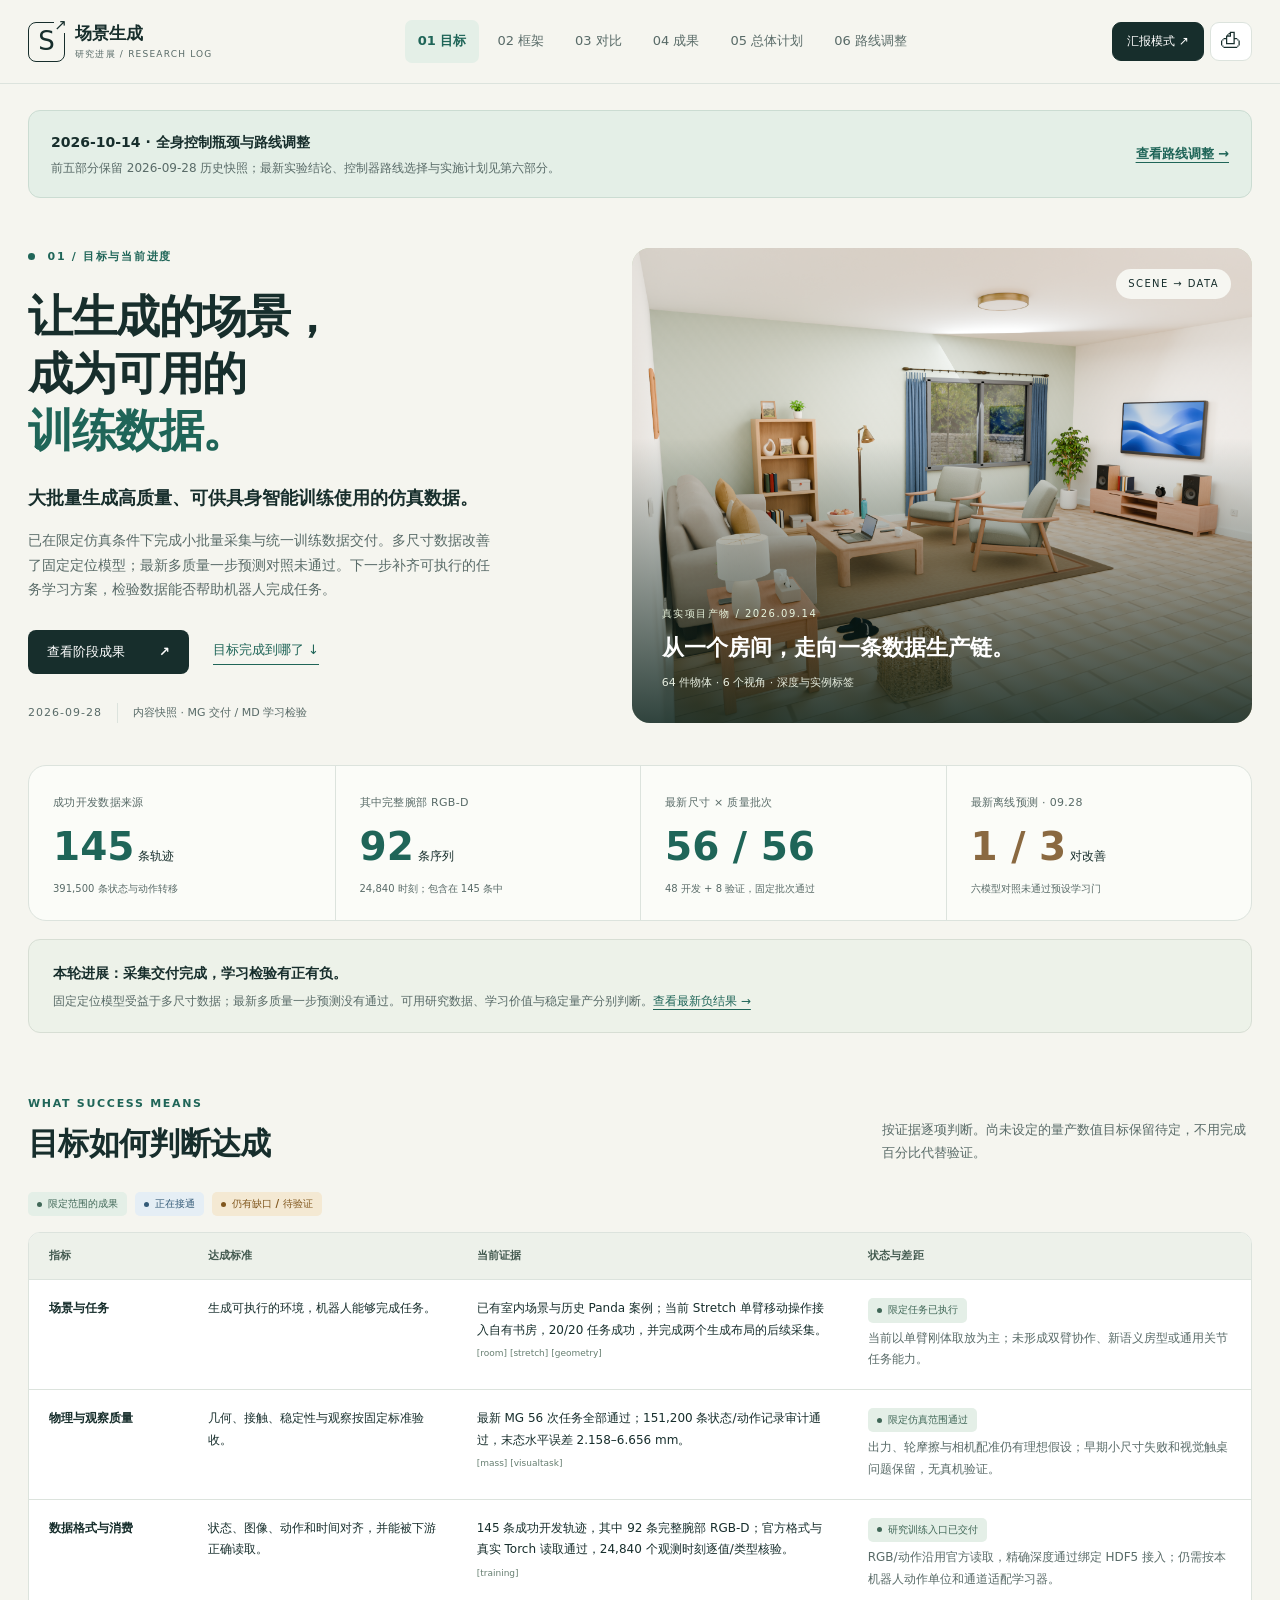
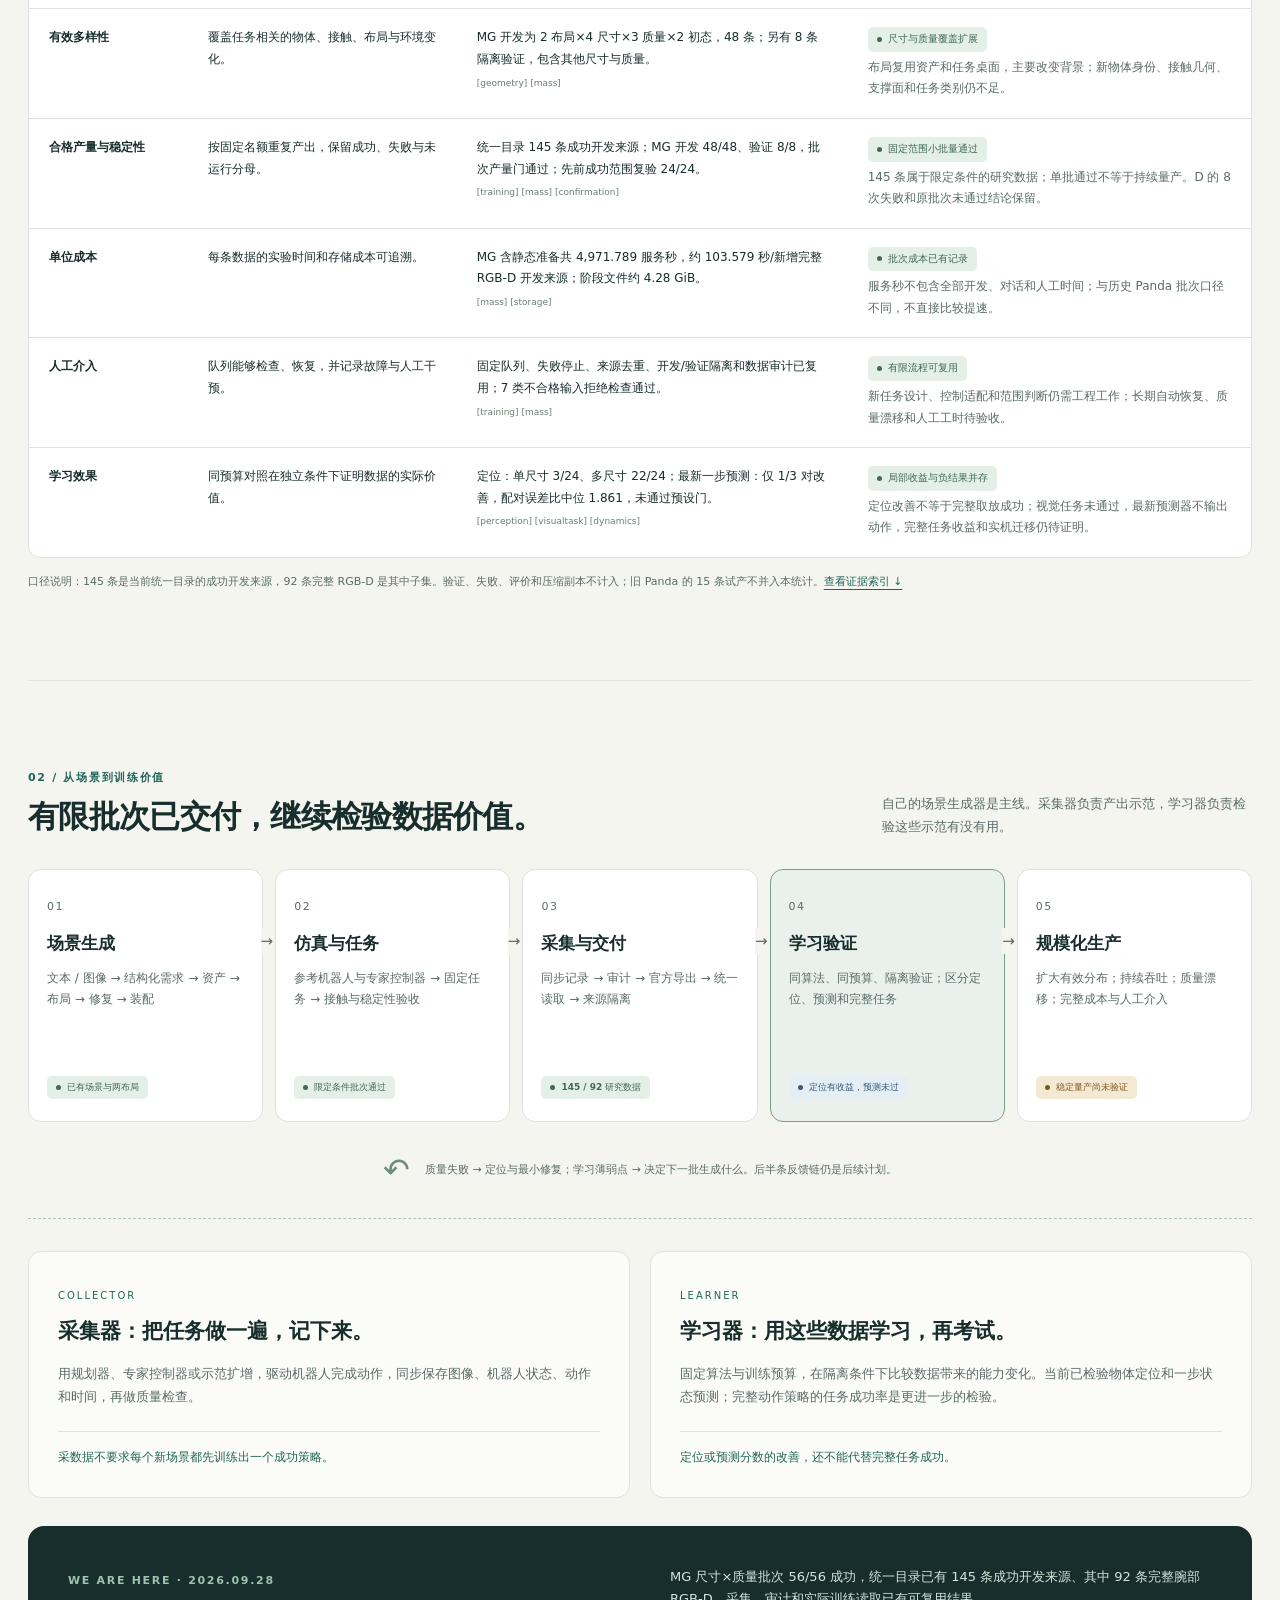
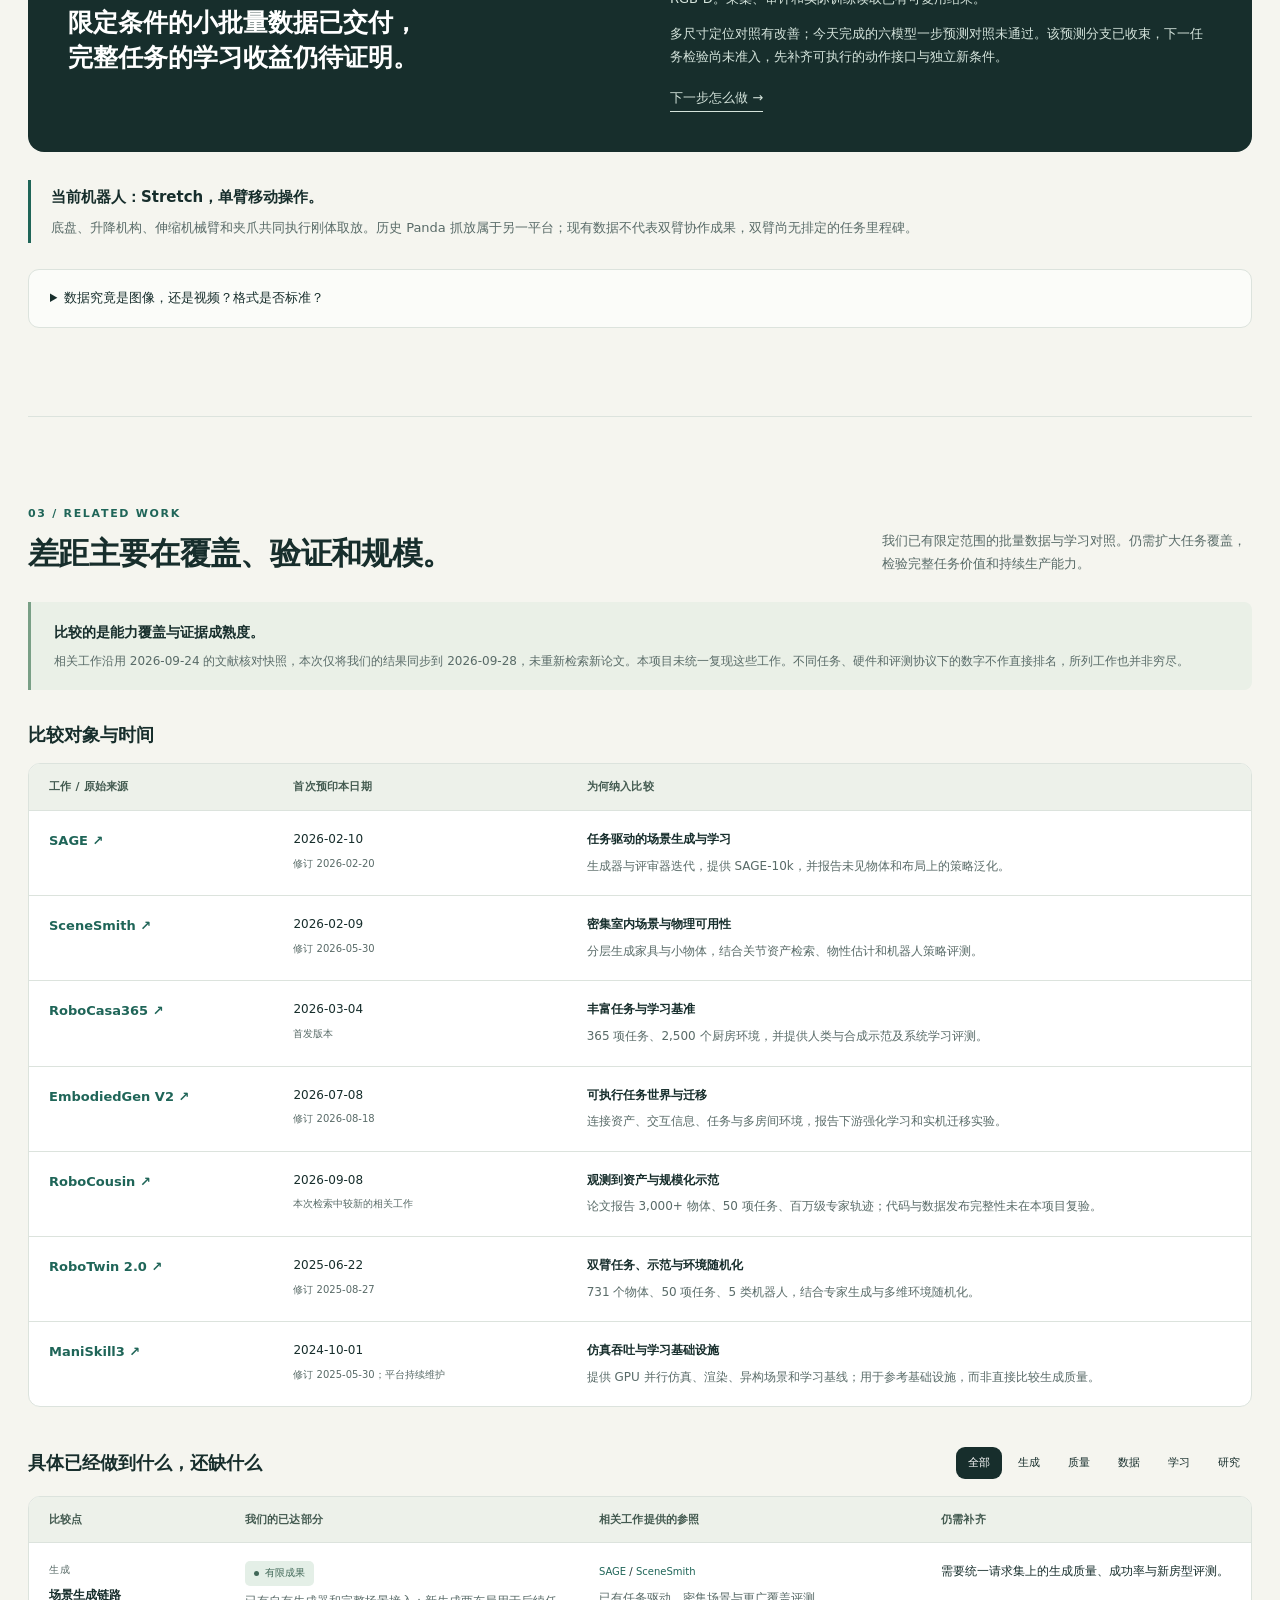
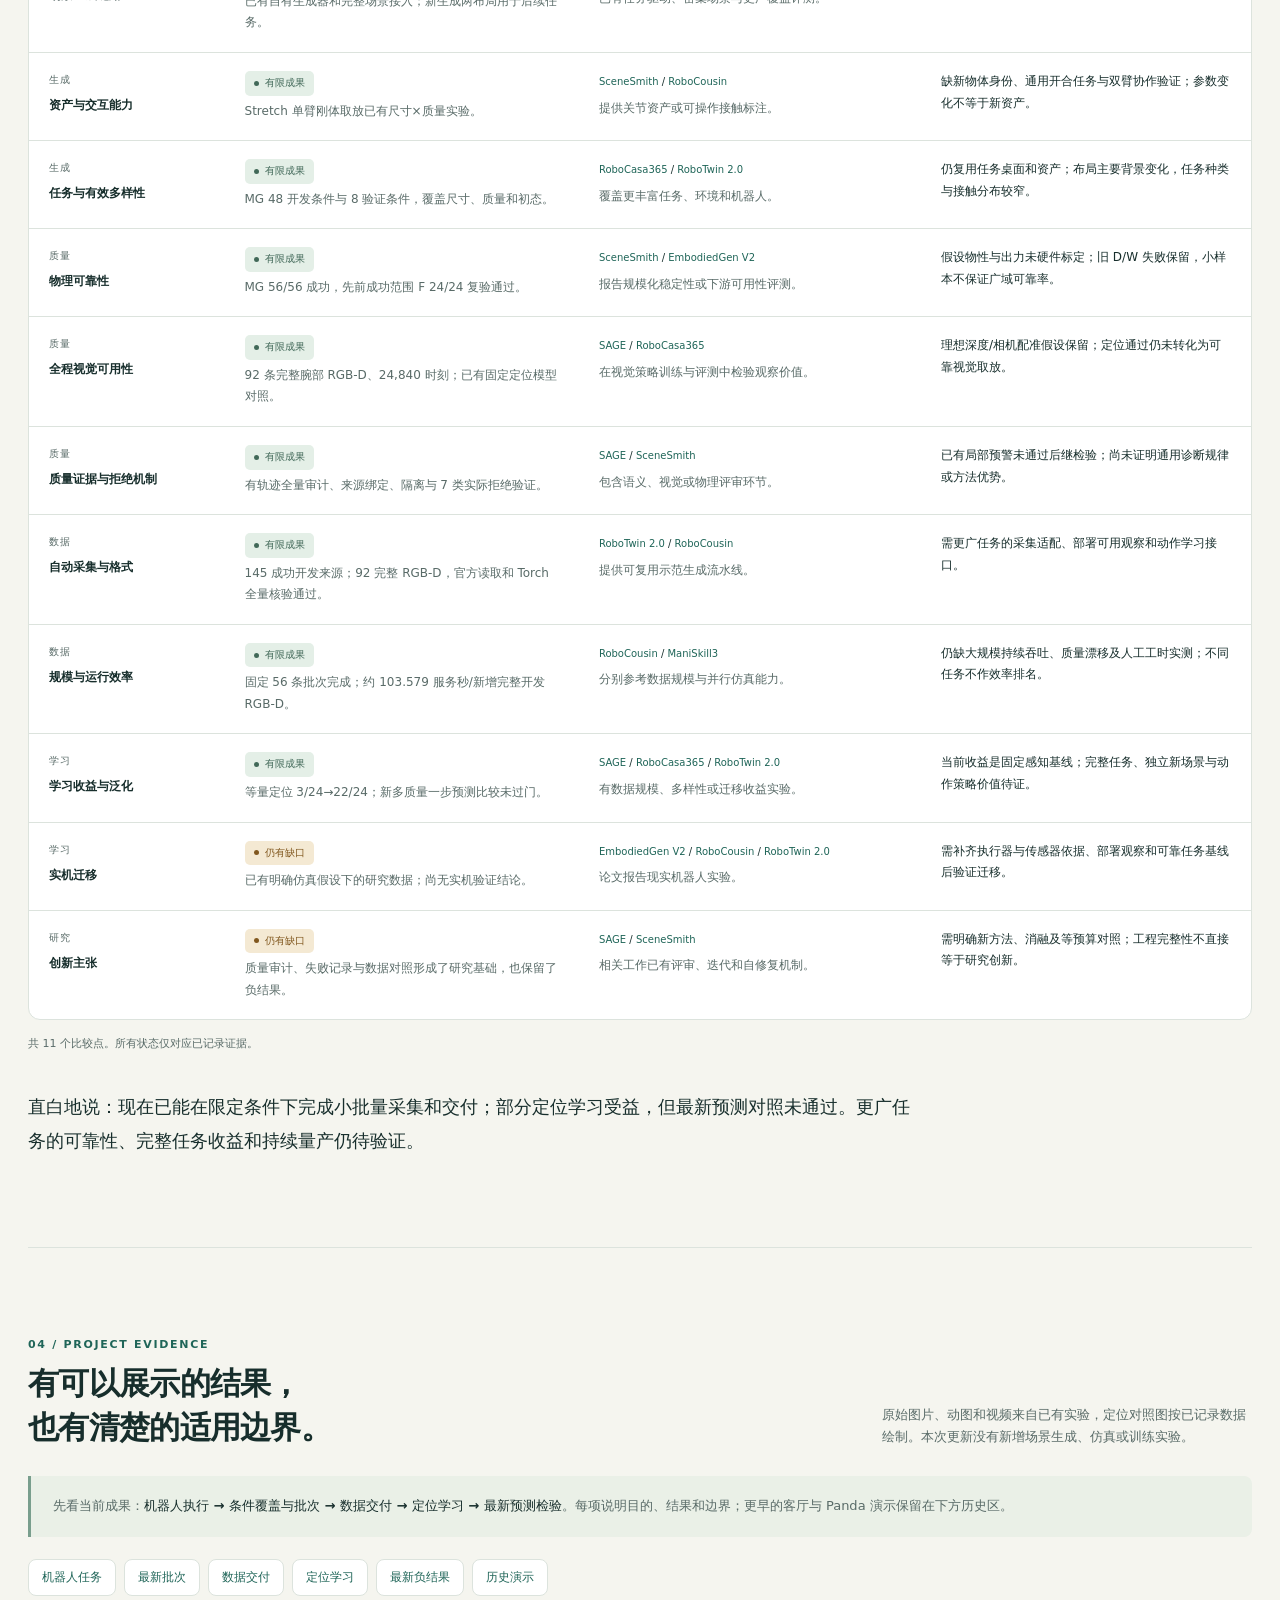
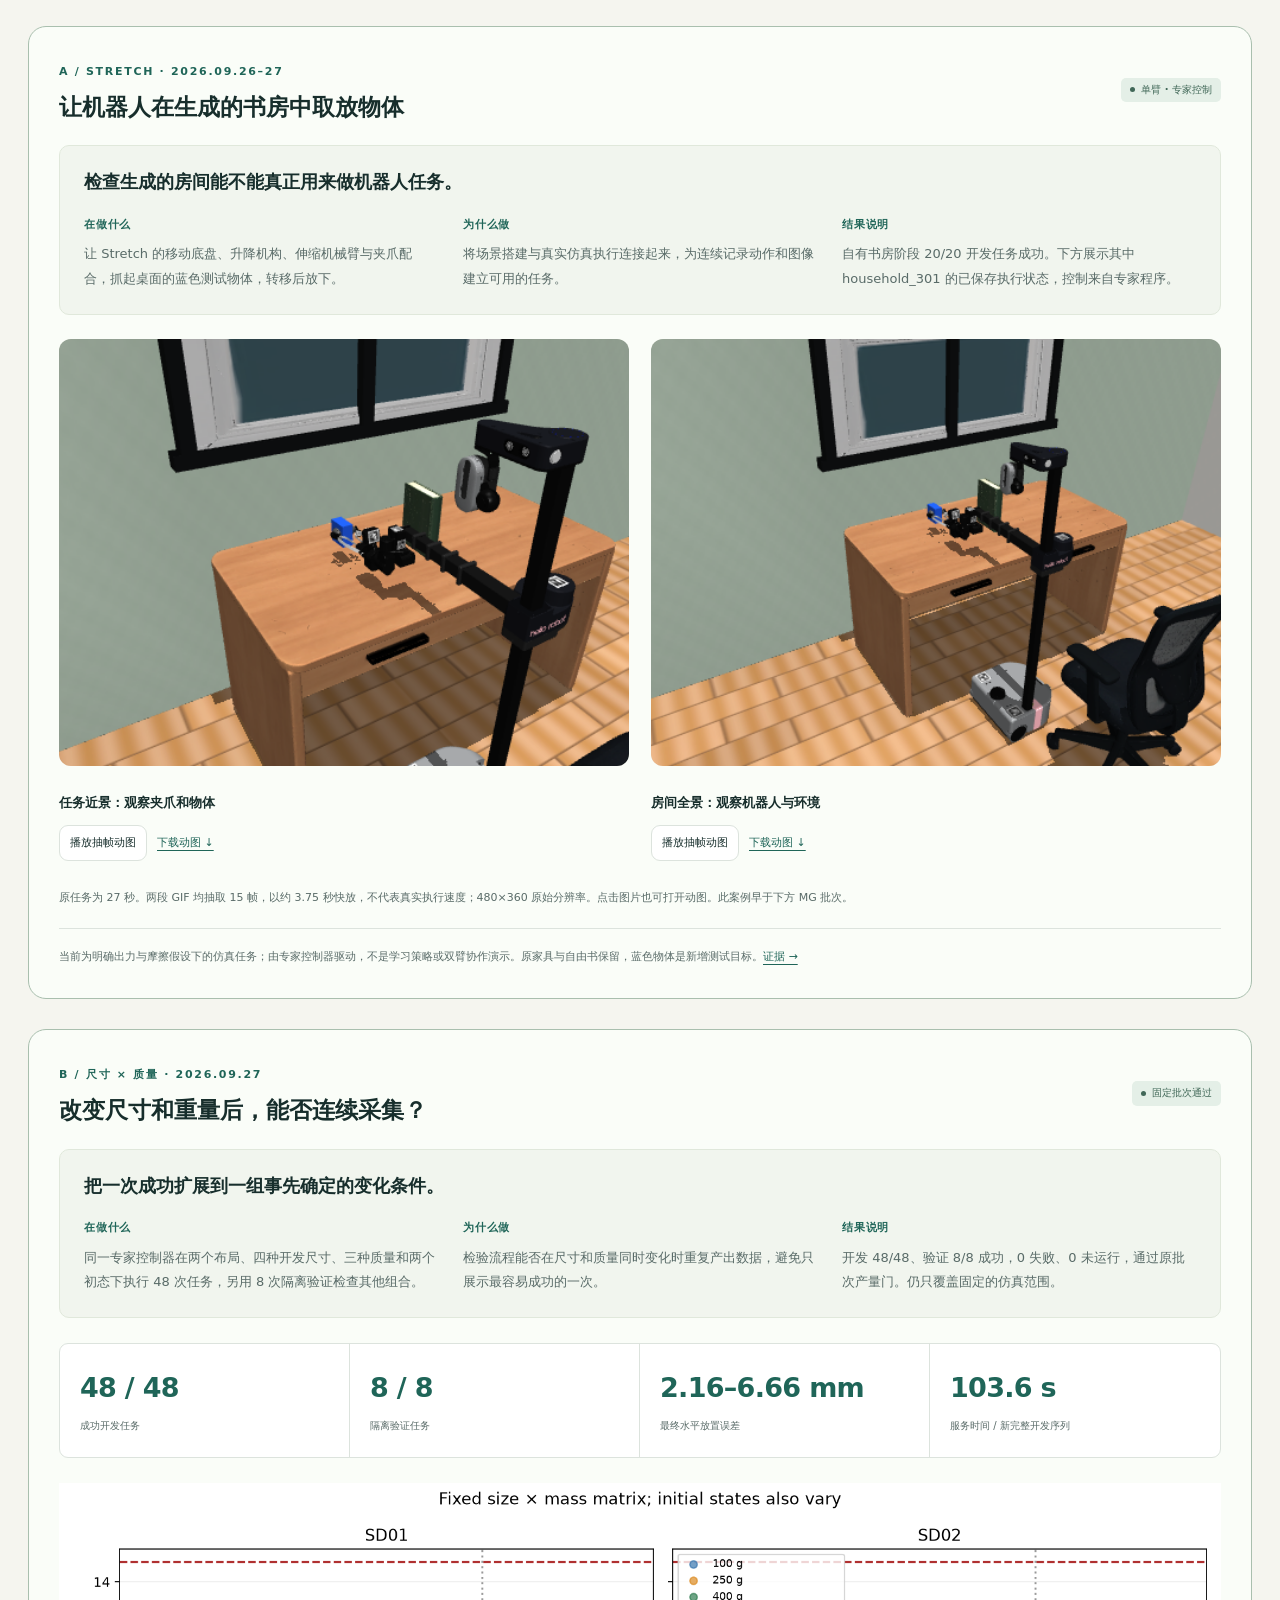
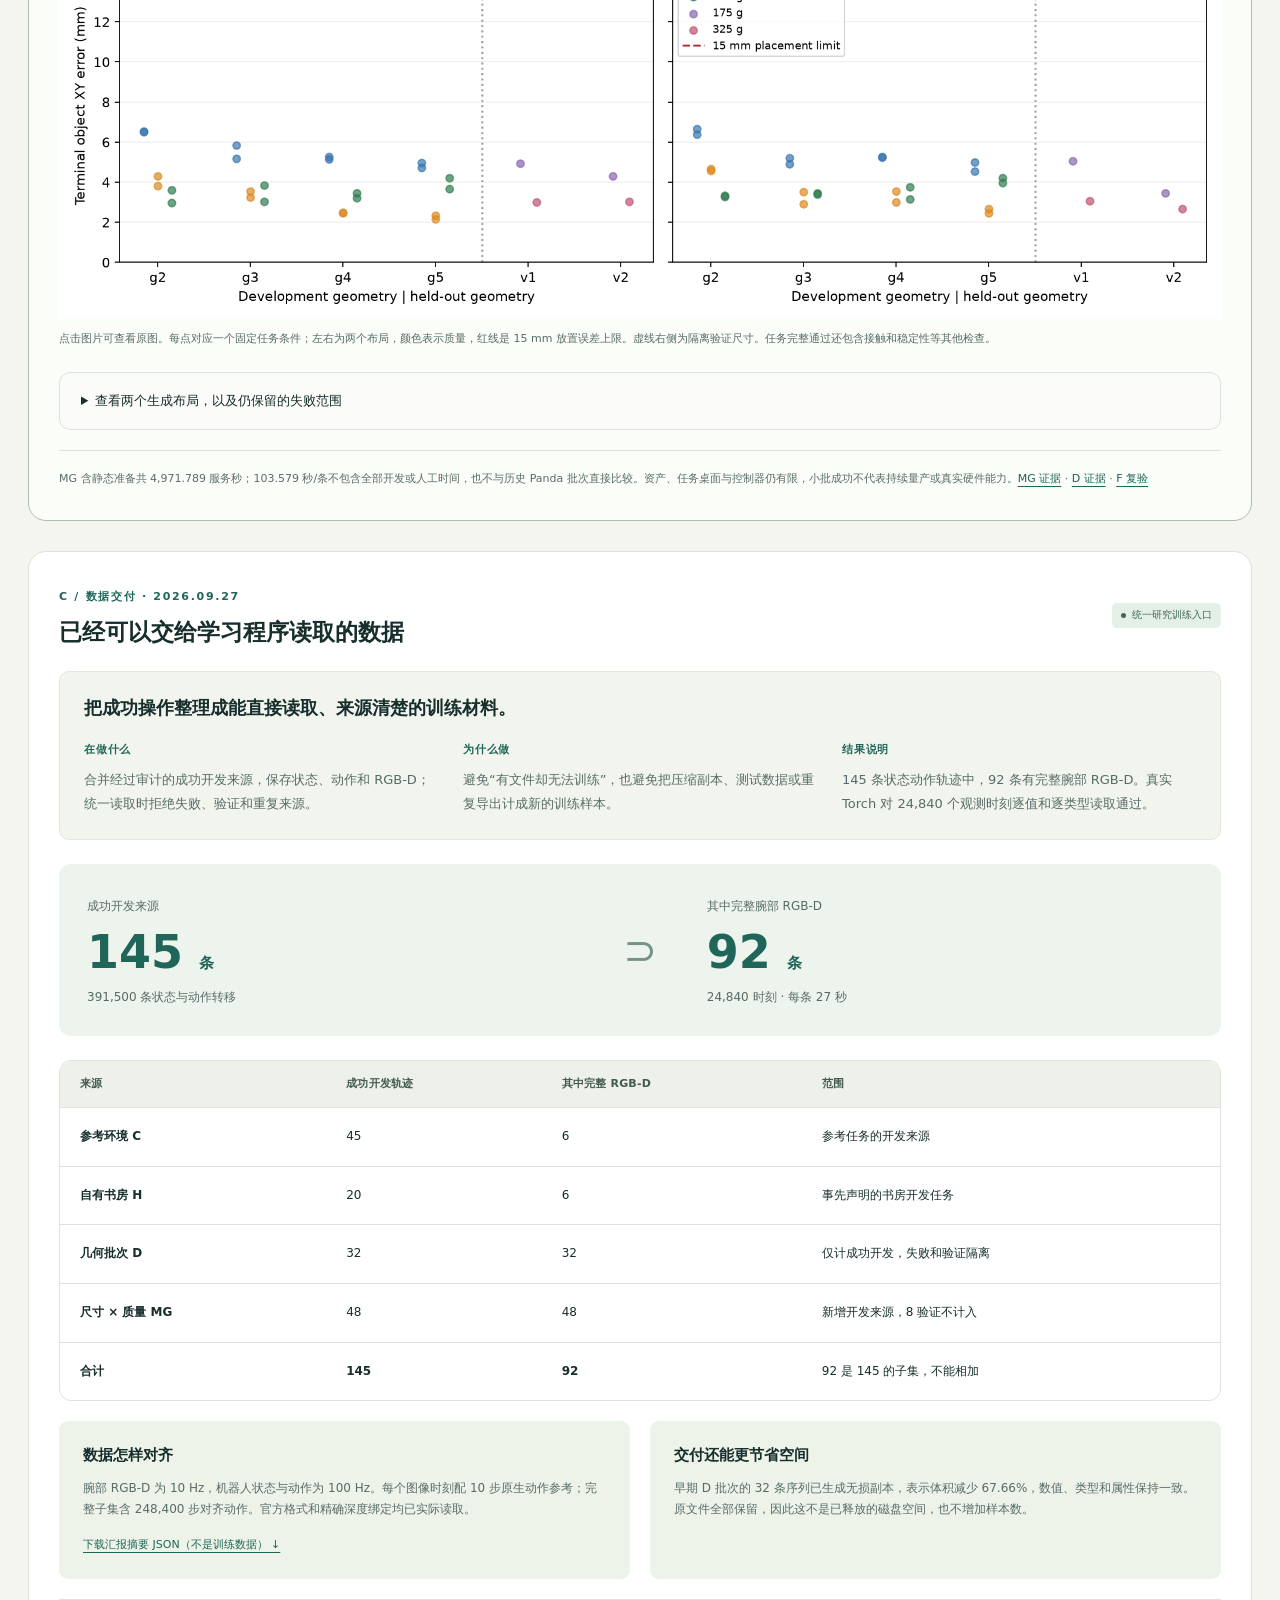
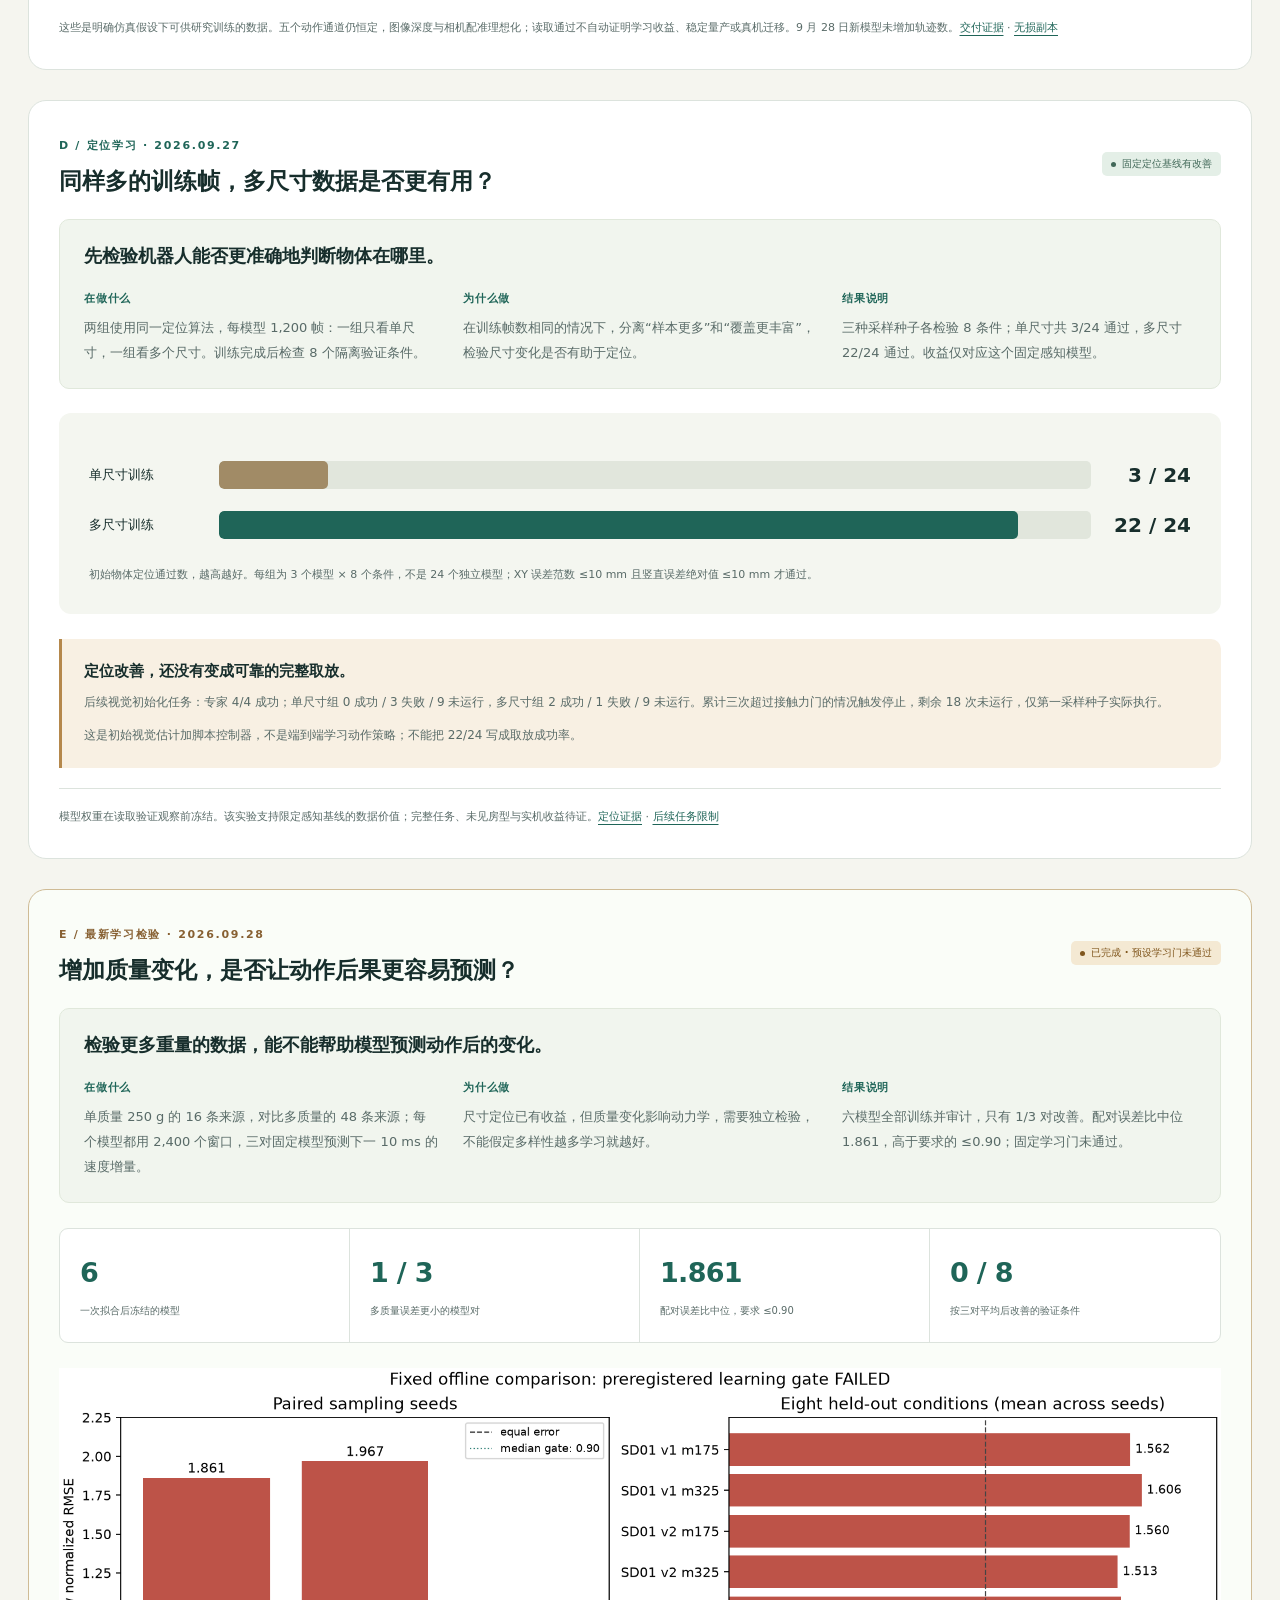
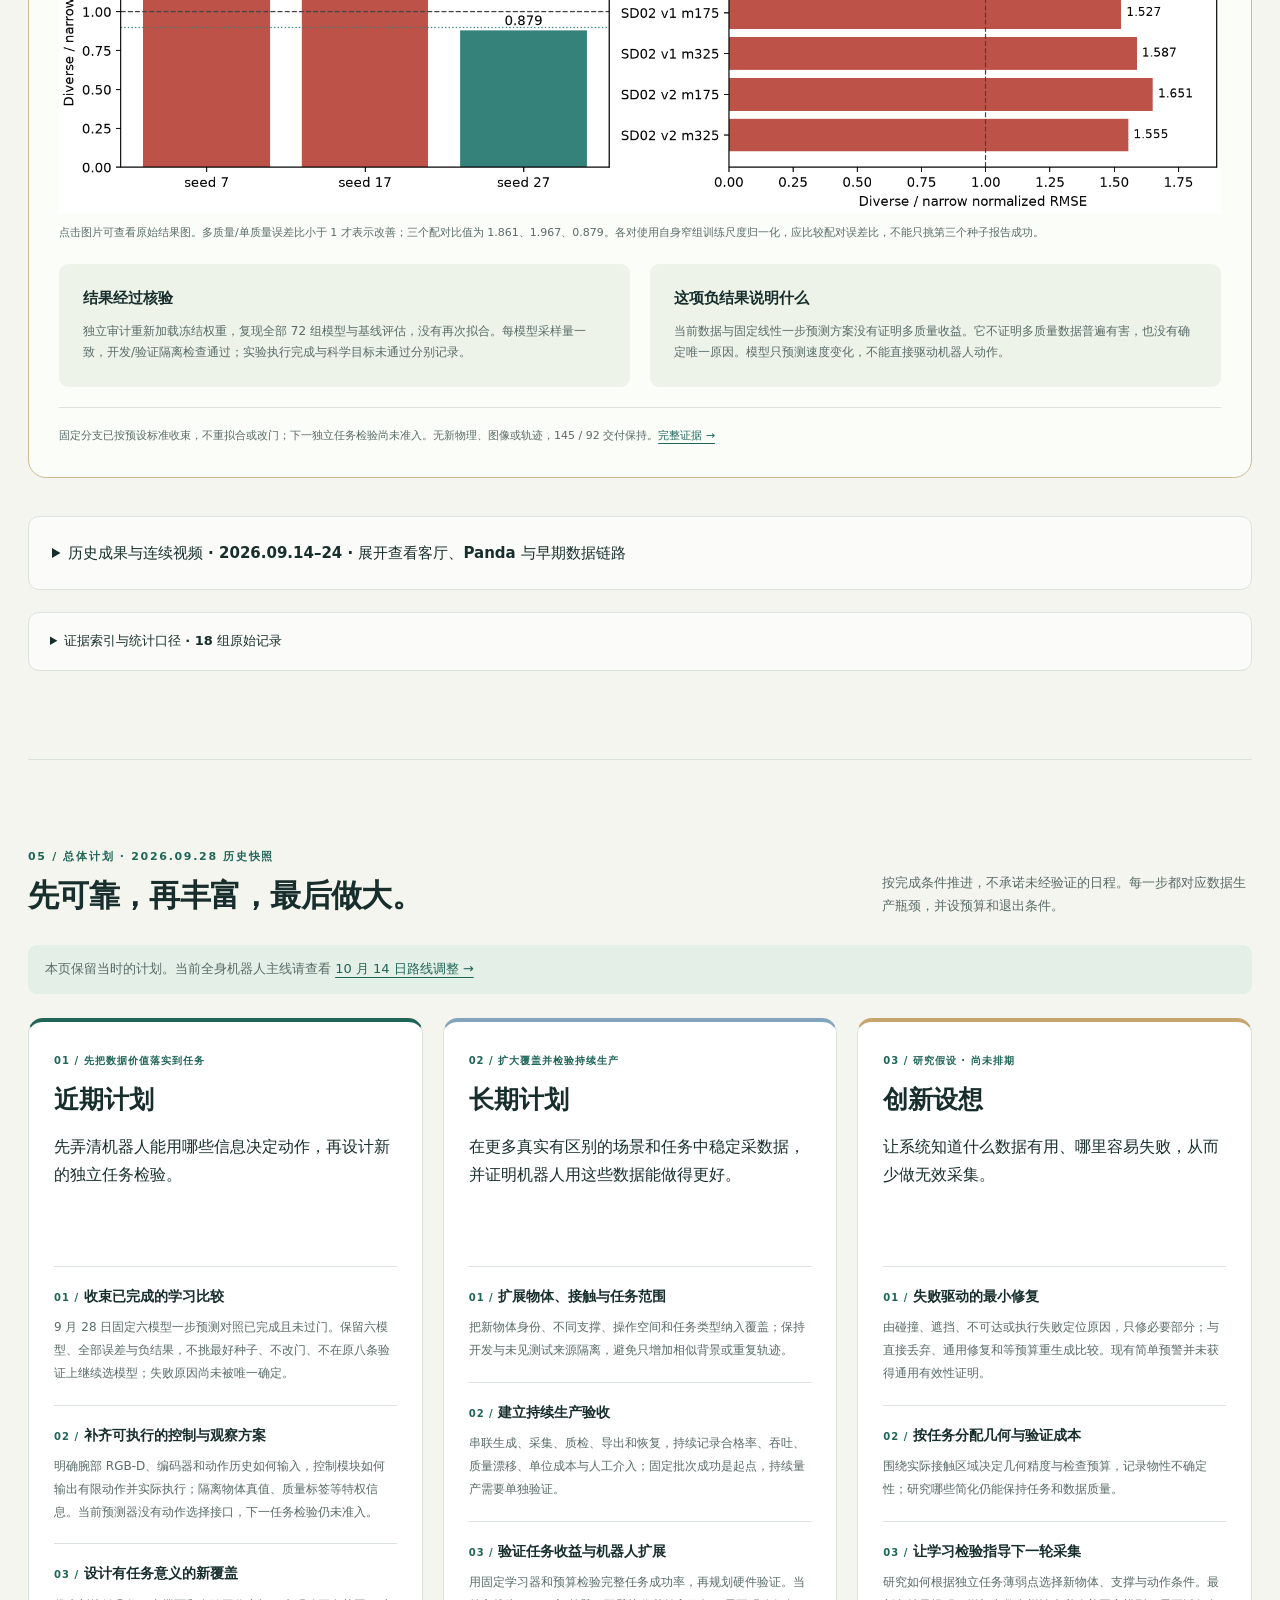
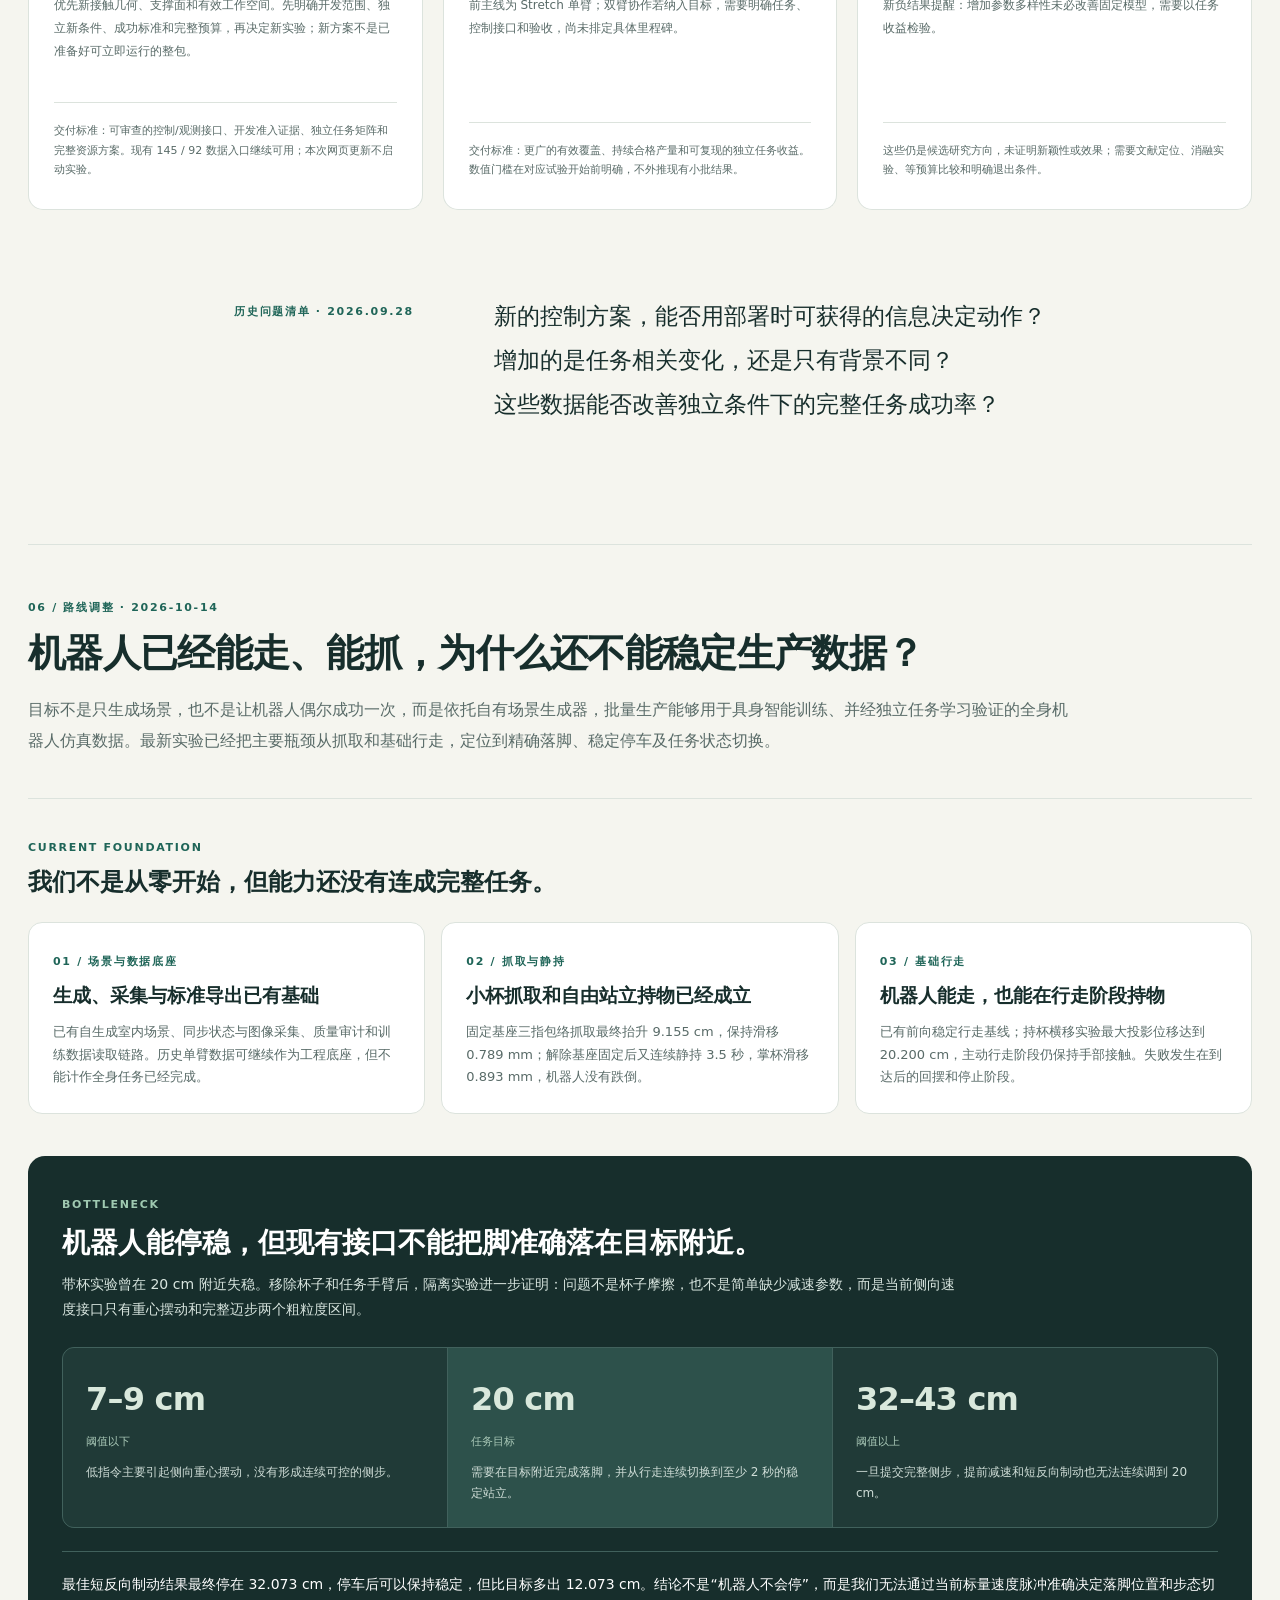
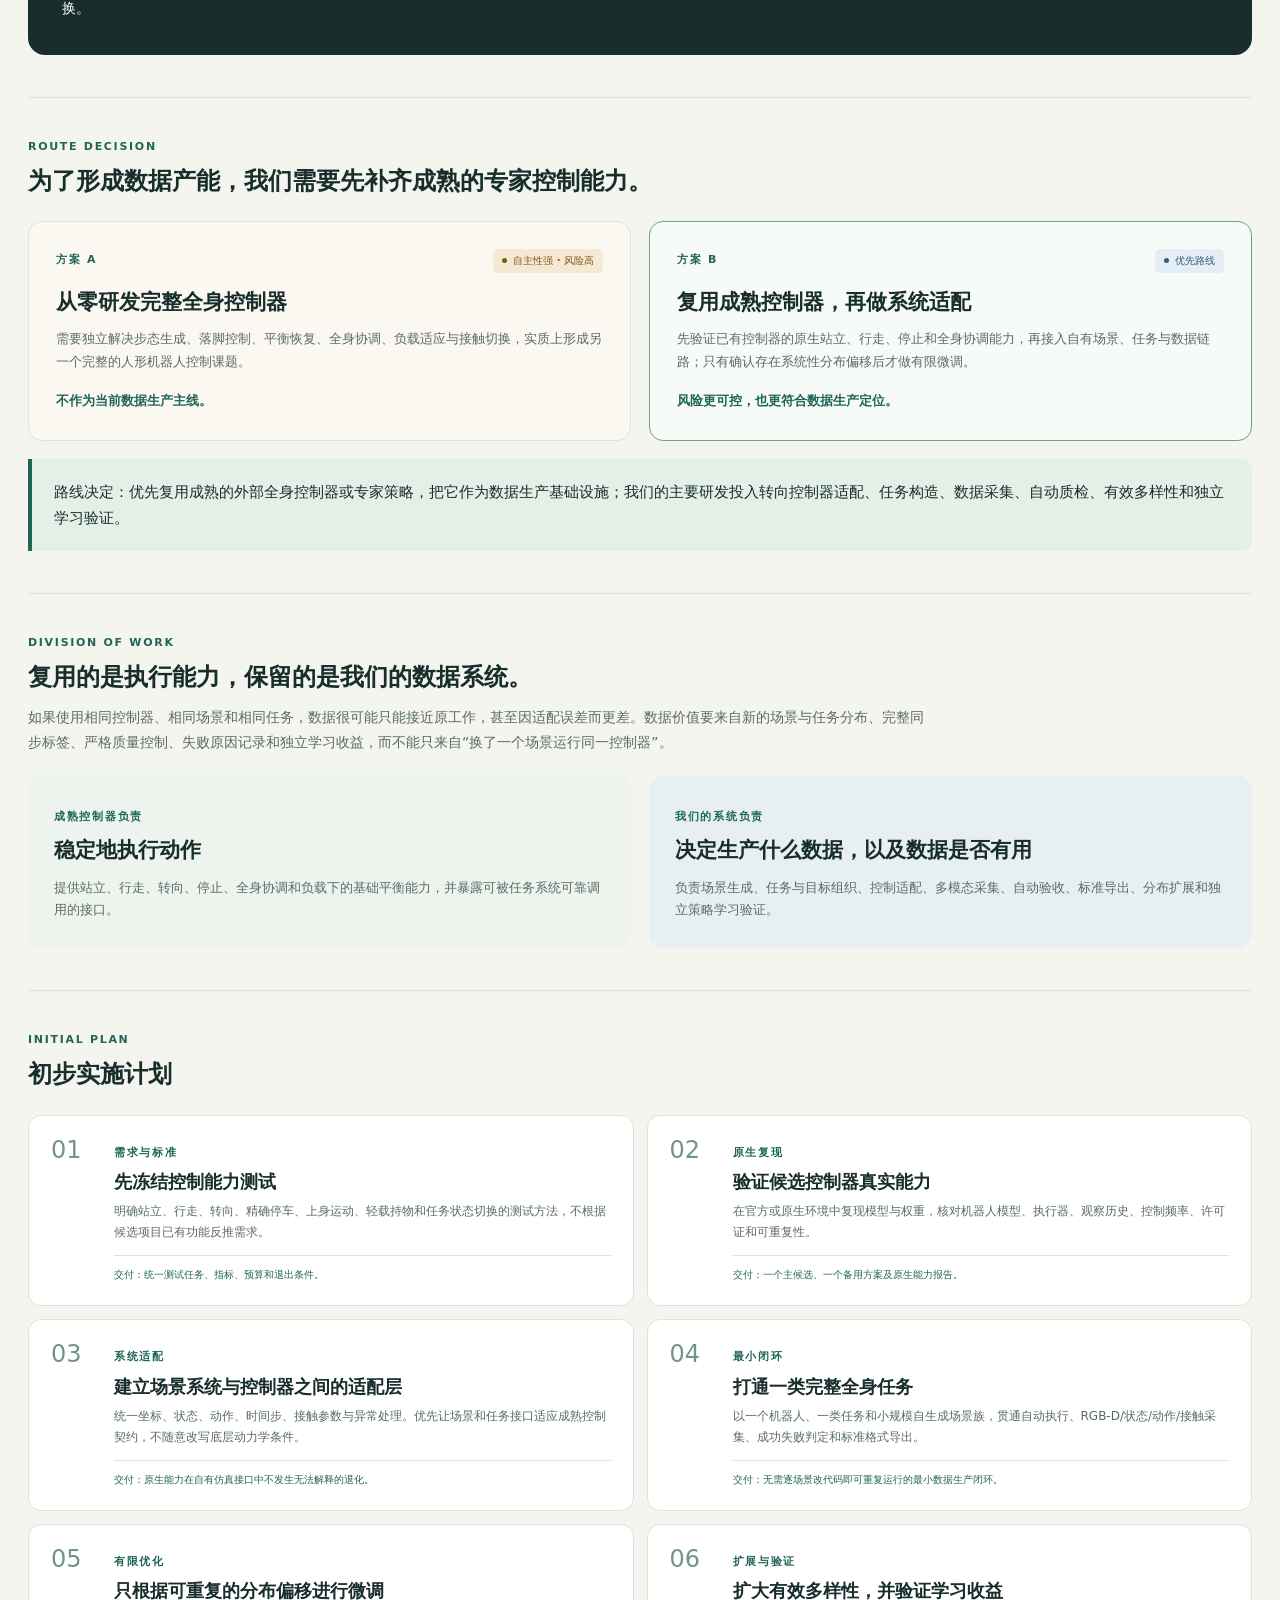
==== public/index.html @ c029d677 "Clarify full-body route headline" ====
<!doctype html>
<html lang="zh-CN">
<head>
  <meta charset="utf-8">
  <meta name="viewport" content="width=device-width, initial-scale=1">
  <meta name="description" content="具身智能场景与仿真数据生成：目标、框架、阶段成果，以及从自研控制调试转向复用成熟全身控制器的最新路线。历史成果快照 2026-09-28；路线调整 2026-10-14。">
  <meta name="theme-color" content="#173e3b">
  <title>场景生成工作进展 · 路线调整 2026-10-14</title>
  <link rel="icon" href="favicon.svg" type="image/svg+xml">
  <link rel="stylesheet" href="style.css?v=20261014">
  <script src="app.js?v=20261014" defer></script>
</head>
<body>
<a href="#main" class="skip-link">跳转到正文</a>
<header class="site-header">
  <a href="#goal" class="brand" aria-label="场景生成进展，回到目标"><span class="brand-icon" aria-hidden="true">S<span>↗</span></span><span>场景生成<span class="brand-sub">研究进展 / RESEARCH LOG</span></span></a>
  <nav aria-label="汇报章节"><a href="#goal" aria-current="location">01 目标</a><a href="#framework">02 框架</a><a href="#comparison">03 对比</a><a href="#results">04 成果</a><a href="#plans">05 总体计划</a><a href="#plan-update">06 路线调整</a></nav>
  <div class="header-tools"><button type="button" id="present" aria-pressed="false" hidden>汇报模式 <span aria-hidden="true">↗</span></button><button type="button" id="print" class="icon-button" hidden aria-label="打印或保存 PDF" title="打印 / 保存 PDF">⎙</button></div>
</header>
<div class="reading-progress" aria-hidden="true"><span></span></div>
<main id="main">
<aside class="report-update-notice" aria-label="内容更新范围"><div><strong>2026-10-14 · 全身控制瓶颈与路线调整</strong><p>前五部分保留 2026-09-28 历史快照；最新实验结论、控制器路线选择与实施计划见第六部分。</p></div><a href="#plan-update">查看路线调整 →</a></aside>
<section id="goal" class="report-section" aria-labelledby="goal-title" data-label="目标与指标">
  <div class="hero">
    <div class="hero-copy">
      <div class="eyebrow"><span class="status-dot"></span> 01 / 目标与当前进度</div>
      <h1 id="goal-title">让生成的场景，<br>成为可用的<br><em>训练数据。</em></h1>
      <p class="hero-goal">大批量生成高质量、可供具身智能训练使用的仿真数据。</p>
      <p class="hero-description">已在限定仿真条件下完成小批量采集与统一训练数据交付。多尺寸数据改善了固定定位模型；最新多质量一步预测对照未通过。下一步补齐可执行的任务学习方案，检验数据能否帮助机器人完成任务。</p>
      <div class="hero-actions"><a class="button primary" href="#results">查看阶段成果 <span>↗</span></a><a class="text-link" href="#scorecard">目标完成到哪了 <span>↓</span></a></div>
      <div class="snapshot"><time datetime="2026-09-28">2026-09-28</time><span>内容快照 · MG 交付 / MD 学习检验</span></div>
    </div>
    <figure class="hero-visual">
      <img src="assets/room-rgb.png" alt="项目已生成的客厅：家具、小物体与完整室内布局" width="2400" height="1600" fetchpriority="high">
      <figcaption><span class="image-label">真实项目产物 / 2026.09.14</span><strong>从一个房间，走向一条数据生产链。</strong><span>64 件物体 · 6 个视角 · 深度与实例标签</span></figcaption>
      <span class="visual-corner" aria-hidden="true">SCENE → DATA</span>
    </figure>
  </div>
  <div class="metric-strip" aria-label="2026年9月28日历史阶段成果快照">
    <article><span>成功开发数据来源</span><strong>145<small> 条轨迹</small></strong><p>391,500 条状态与动作转移</p></article>
    <article><span>其中完整腕部 RGB-D</span><strong>92<small> 条序列</small></strong><p>24,840 时刻；包含在 145 条中</p></article>
    <article><span>最新尺寸 × 质量批次</span><strong>56 / 56</strong><p>48 开发 + 8 验证，固定批次通过</p></article>
    <article><span>最新离线预测 · 09.28</span><strong class="muted-number">1 / 3<small> 对改善</small></strong><p>六模型对照未通过预设学习门</p></article>
  </div>
  <div class="snapshot-update"><strong>本轮进展：采集交付完成，学习检验有正有负。</strong><p>固定定位模型受益于多尺寸数据；最新多质量一步预测没有通过。可用研究数据、学习价值与稳定量产分别判断。<a href="#result-dynamics">查看最新负结果 →</a></p></div>
  <div id="scorecard" class="subsection">
    <div class="section-heading"><div><div class="eyebrow">WHAT SUCCESS MEANS</div><h2>目标如何判断达成</h2></div><p>按证据逐项判断。尚未设定的量产数值目标保留待定，不用完成百分比代替验证。</p></div>
    <div class="legend"><span class="badge limited">限定范围的成果</span><span class="badge active">正在接通</span><span class="badge gap">仍有缺口 / 待验证</span></div>
    <div class="table-scroll" tabindex="0" role="region" aria-label="目标指标与当前状态表"><table class="metrics-table"><caption class="sr-only">最终目标的八项指标、当前证据与未完成事项</caption><thead><tr><th scope="col">指标</th><th scope="col">达成标准</th><th scope="col">当前证据</th><th scope="col">状态与差距</th></tr></thead><tbody><tr><th scope="row">场景与任务</th><td>生成可执行的环境，机器人能够完成任务。</td>
      <td>已有室内场景与历史 Panda 案例；当前 Stretch 单臂移动操作接入自有书房，20/20 任务成功，并完成两个生成布局的后续采集。<span class="citations"><a href="#evidence-room" title="查看本地证据摘要">[room]</a> <a href="#evidence-stretch" title="查看本地证据摘要">[stretch]</a> <a href="#evidence-geometry" title="查看本地证据摘要">[geometry]</a></span></td><td><span class="badge limited">限定任务已执行</span><p>当前以单臂刚体取放为主；未形成双臂协作、新语义房型或通用关节任务能力。</p></td></tr><tr><th scope="row">物理与观察质量</th><td>几何、接触、稳定性与观察按固定标准验收。</td>
      <td>最新 MG 56 次任务全部通过；151,200 条状态/动作记录审计通过，末态水平误差 2.158–6.656 mm。<span class="citations"><a href="#evidence-mass" title="查看本地证据摘要">[mass]</a> <a href="#evidence-visualtask" title="查看本地证据摘要">[visualtask]</a></span></td><td><span class="badge limited">限定仿真范围通过</span><p>出力、轮摩擦与相机配准仍有理想假设；早期小尺寸失败和视觉触桌问题保留，无真机验证。</p></td></tr><tr><th scope="row">数据格式与消费</th><td>状态、图像、动作和时间对齐，并能被下游正确读取。</td>
      <td>145 条成功开发轨迹，其中 92 条完整腕部 RGB-D；官方格式与真实 Torch 读取通过，24,840 个观测时刻逐值/类型核验。<span class="citations"><a href="#evidence-training" title="查看本地证据摘要">[training]</a></span></td><td><span class="badge limited">研究训练入口已交付</span><p>RGB/动作沿用官方读取，精确深度通过绑定 HDF5 接入；仍需按本机器人动作单位和通道适配学习器。</p></td></tr><tr><th scope="row">有效多样性</th><td>覆盖任务相关的物体、接触、布局与环境变化。</td>
      <td>MG 开发为 2 布局×4 尺寸×3 质量×2 初态，48 条；另有 8 条隔离验证，包含其他尺寸与质量。<span class="citations"><a href="#evidence-geometry" title="查看本地证据摘要">[geometry]</a> <a href="#evidence-mass" title="查看本地证据摘要">[mass]</a></span></td><td><span class="badge limited">尺寸与质量覆盖扩展</span><p>布局复用资产和任务桌面，主要改变背景；新物体身份、接触几何、支撑面和任务类别仍不足。</p></td></tr><tr><th scope="row">合格产量与稳定性</th><td>按固定名额重复产出，保留成功、失败与未运行分母。</td>
      <td>统一目录 145 条成功开发来源；MG 开发 48/48、验证 8/8，批次产量门通过；先前成功范围复验 24/24。<span class="citations"><a href="#evidence-training" title="查看本地证据摘要">[training]</a> <a href="#evidence-mass" title="查看本地证据摘要">[mass]</a> <a href="#evidence-confirmation" title="查看本地证据摘要">[confirmation]</a></span></td><td><span class="badge limited">固定范围小批量通过</span><p>145 条属于限定条件的研究数据；单批通过不等于持续量产。D 的 8 次失败和原批次未通过结论保留。</p></td></tr><tr><th scope="row">单位成本</th><td>每条数据的实验时间和存储成本可追溯。</td>
      <td>MG 含静态准备共 4,971.789 服务秒，约 103.579 秒/新增完整 RGB-D 开发来源；阶段文件约 4.28 GiB。<span class="citations"><a href="#evidence-mass" title="查看本地证据摘要">[mass]</a> <a href="#evidence-storage" title="查看本地证据摘要">[storage]</a></span></td><td><span class="badge limited">批次成本已有记录</span><p>服务秒不包含全部开发、对话和人工时间；与历史 Panda 批次口径不同，不直接比较提速。</p></td></tr><tr><th scope="row">人工介入</th><td>队列能够检查、恢复，并记录故障与人工干预。</td>
      <td>固定队列、失败停止、来源去重、开发/验证隔离和数据审计已复用；7 类不合格输入拒绝检查通过。<span class="citations"><a href="#evidence-training" title="查看本地证据摘要">[training]</a> <a href="#evidence-mass" title="查看本地证据摘要">[mass]</a></span></td><td><span class="badge limited">有限流程可复用</span><p>新任务设计、控制适配和范围判断仍需工程工作；长期自动恢复、质量漂移和人工工时待验收。</p></td></tr><tr><th scope="row">学习效果</th><td>同预算对照在独立条件下证明数据的实际价值。</td>
      <td>定位：单尺寸 3/24、多尺寸 22/24；最新一步预测：仅 1/3 对改善，配对误差比中位 1.861，未通过预设门。<span class="citations"><a href="#evidence-perception" title="查看本地证据摘要">[perception]</a> <a href="#evidence-visualtask" title="查看本地证据摘要">[visualtask]</a> <a href="#evidence-dynamics" title="查看本地证据摘要">[dynamics]</a></span></td><td><span class="badge limited">局部收益与负结果并存</span><p>定位改善不等于完整取放成功；视觉任务未通过，最新预测器不输出动作，完整任务收益和实机迁移仍待证明。</p></td></tr></tbody></table></div>
    <p class="footnote">口径说明：145 条是当前统一目录的成功开发来源，92 条完整 RGB-D 是其中子集。验证、失败、评价和压缩副本不计入；旧 Panda 的 15 条试产不并入本统计。<a href="#evidence">查看证据索引 ↓</a></p>
  </div>
</section>

<section id="framework" class="report-section" aria-labelledby="framework-title" data-label="整体框架">
  <div class="section-heading"><div><div class="eyebrow">02 / 从场景到训练价值</div><h2 id="framework-title">有限批次已交付，继续检验数据价值。</h2></div><p>自己的场景生成器是主线。采集器负责产出示范，学习器负责检验这些示范有没有用。</p></div>
  <ol class="pipeline"><li class="stage limited"><span class="stage-number">01</span>
      <h3>场景生成</h3><p>文本 / 图像 → 结构化需求 → 资产 → 布局 → 修复 → 装配</p><span class="badge limited">已有场景与两布局</span></li><li class="stage limited"><span class="stage-number">02</span>
      <h3>仿真与任务</h3><p>参考机器人与专家控制器 → 固定任务 → 接触与稳定性验收</p><span class="badge limited">限定条件批次通过</span></li><li class="stage limited"><span class="stage-number">03</span>
      <h3>采集与交付</h3><p>同步记录 → 审计 → 官方导出 → 统一读取 → 来源隔离</p><span class="badge limited">145 / 92 研究数据</span></li><li class="stage active"><span class="stage-number">04</span>
      <h3>学习验证</h3><p>同算法、同预算、隔离验证；区分定位、预测和完整任务</p><span class="badge active">定位有收益，预测未过</span></li><li class="stage gap"><span class="stage-number">05</span>
      <h3>规模化生产</h3><p>扩大有效分布；持续吞吐；质量漂移；完整成本与人工介入</p><span class="badge gap">稳定量产尚未验证</span></li></ol>
  <div class="feedback-line"><span aria-hidden="true">↶</span><p>质量失败 → 定位与最小修复；学习薄弱点 → 决定下一批生成什么。<strong>后半条反馈链仍是后续计划。</strong></p></div>
  <div class="two-column">
    <article class="explain-card"><span class="kicker">COLLECTOR</span><h3>采集器：把任务做一遍，记下来。</h3><p>用规划器、专家控制器或示范扩增，驱动机器人完成动作，同步保存图像、机器人状态、动作和时间，再做质量检查。</p><p class="emphasis">采数据不要求每个新场景都先训练出一个成功策略。</p></article>
    <article class="explain-card"><span class="kicker">LEARNER</span><h3>学习器：用这些数据学习，再考试。</h3><p>固定算法与训练预算，在隔离条件下比较数据带来的能力变化。当前已检验物体定位和一步状态预测；完整动作策略的任务成功率是更进一步的检验。</p><p class="emphasis">定位或预测分数的改善，还不能代替完整任务成功。</p></article>
  </div>
  <div class="current-stage"><div><span class="eyebrow">WE ARE HERE · 2026.09.28</span><h3>限定条件的小批量数据已交付，<br>完整任务的学习收益仍待证明。</h3></div><div><p>MG 尺寸×质量批次 56/56 成功，统一目录已有 145 条成功开发来源、其中 92 条完整腕部 RGB-D。采集、审计和实际训练读取已有可复用结果。</p><p>多尺寸定位对照有改善；今天完成的六模型一步预测对照未通过。该预测分支已收束，下一任务检验尚未准入，先补齐可执行的动作接口与独立新条件。</p><a class="text-link" href="#plans">下一步怎么做 →</a></div></div>
  <div class="robot-scope"><strong>当前机器人：Stretch，单臂移动操作。</strong><p>底盘、升降机构、伸缩机械臂和夹爪共同执行刚体取放。历史 Panda 抓放属于另一平台；现有数据不代表双臂协作成果，双臂尚无排定的任务里程碑。</p></div>
  <details class="detail-box"><summary>数据究竟是图像，还是视频？格式是否标准？</summary><div class="detail-body"><p><strong>训练数据是一段带时间顺序的交互记录。</strong>当前完整序列每条 27 秒，以 10 Hz 记录腕部 RGB-D，以 100 Hz 记录机器人状态与动作；每个图像时刻对应 10 步动作。展示视频或动图不能代替这些标签。</p><div class="two-column"><div><h4>当前可读取的数据</h4><p>145 条成功开发轨迹、391,500 条状态动作转移。其中 92 条具备完整腕部 RGB-D，共 24,840 个时刻。RGB 为 256×192，深度单位为米，并带有效像素掩码和相机参数。</p></div><div><h4>官方格式与项目适配</h4><p>RGB 和动作采用官方 LeRobot 读取，精确深度通过绑定的 HDF5 接入；统一数据读取器支持 Torch DataLoader。动作是 10 个原生执行器参考量，各通道单位明确，不能直接当作任意归一化动作。<a href="https://huggingface.co/docs/lerobot/lerobot-dataset-v3" target="_blank" rel="noopener noreferrer">LeRobot 格式文档 ↗</a></p></div></div><p>默认读取隔离物体真值和质量等特权信息；失败、验证和重复副本不能混入训练。五个动作通道在当前任务中恒定，深度与相机配准仍有理想假设。<a href="#evidence-training">当前交付证据 →</a></p></div></details>

</section>

<section id="comparison" class="report-section" aria-labelledby="comparison-title" data-label="相关工作对比">
  <div class="section-heading"><div><div class="eyebrow">03 / RELATED WORK</div><h2 id="comparison-title">差距主要在覆盖、验证和规模。</h2></div><p>我们已有限定范围的批量数据与学习对照。仍需扩大任务覆盖，检验完整任务价值和持续生产能力。</p></div>
  <div class="callout"><strong>比较的是能力覆盖与证据成熟度。</strong><p>相关工作沿用 2026-09-24 的文献核对快照，本次仅将我们的结果同步到 2026-09-28，未重新检索新论文。本项目未统一复现这些工作。不同任务、硬件和评测协议下的数字不作直接排名，所列工作也并非穷尽。</p></div>
  <h3 class="table-title">比较对象与时间</h3>
  <div class="table-scroll" tabindex="0" role="region" aria-label="相关工作及发表时间表"><table class="paper-table"><thead><tr><th scope="col">工作 / 原始来源</th><th scope="col">首次预印本日期</th><th scope="col">为何纳入比较</th></tr></thead><tbody><tr><th scope="row"><a href="https://arxiv.org/abs/2602.10116" target="_blank" rel="noopener noreferrer">SAGE ↗</a></th>
      <td><time>2026-02-10</time><small>修订 2026-02-20</small></td><td><strong>任务驱动的场景生成与学习</strong><p>生成器与评审器迭代，提供 SAGE-10k，并报告未见物体和布局上的策略泛化。</p></td></tr><tr><th scope="row"><a href="https://arxiv.org/abs/2602.09153" target="_blank" rel="noopener noreferrer">SceneSmith ↗</a></th>
      <td><time>2026-02-09</time><small>修订 2026-05-30</small></td><td><strong>密集室内场景与物理可用性</strong><p>分层生成家具与小物体，结合关节资产检索、物性估计和机器人策略评测。</p></td></tr><tr><th scope="row"><a href="https://arxiv.org/abs/2603.04356" target="_blank" rel="noopener noreferrer">RoboCasa365 ↗</a></th>
      <td><time>2026-03-04</time><small>首发版本</small></td><td><strong>丰富任务与学习基准</strong><p>365 项任务、2,500 个厨房环境，并提供人类与合成示范及系统学习评测。</p></td></tr><tr><th scope="row"><a href="https://arxiv.org/abs/2607.07459" target="_blank" rel="noopener noreferrer">EmbodiedGen V2 ↗</a></th>
      <td><time>2026-07-08</time><small>修订 2026-08-18</small></td><td><strong>可执行任务世界与迁移</strong><p>连接资产、交互信息、任务与多房间环境，报告下游强化学习和实机迁移实验。</p></td></tr><tr><th scope="row"><a href="https://arxiv.org/abs/2609.08339" target="_blank" rel="noopener noreferrer">RoboCousin ↗</a></th>
      <td><time>2026-09-08</time><small>本次检索中较新的相关工作</small></td><td><strong>观测到资产与规模化示范</strong><p>论文报告 3,000+ 物体、50 项任务、百万级专家轨迹；代码与数据发布完整性未在本项目复验。</p></td></tr><tr><th scope="row"><a href="https://arxiv.org/abs/2506.18088" target="_blank" rel="noopener noreferrer">RoboTwin 2.0 ↗</a></th>
      <td><time>2025-06-22</time><small>修订 2025-08-27</small></td><td><strong>双臂任务、示范与环境随机化</strong><p>731 个物体、50 项任务、5 类机器人，结合专家生成与多维环境随机化。</p></td></tr><tr><th scope="row"><a href="https://arxiv.org/abs/2410.00425" target="_blank" rel="noopener noreferrer">ManiSkill3 ↗</a></th>
      <td><time>2024-10-01</time><small>修订 2025-05-30；平台持续维护</small></td><td><strong>仿真吞吐与学习基础设施</strong><p>提供 GPU 并行仿真、渲染、异构场景和学习基线；用于参考基础设施，而非直接比较生成质量。</p></td></tr></tbody></table></div>
  <div class="table-toolbar"><h3>具体已经做到什么，还缺什么</h3><div class="filters" role="group" aria-label="按比较类别筛选" hidden><button type="button" data-filter="全部" aria-pressed="true">全部</button><button type="button" data-filter="生成" aria-pressed="false">生成</button><button type="button" data-filter="质量" aria-pressed="false">质量</button><button type="button" data-filter="数据" aria-pressed="false">数据</button><button type="button" data-filter="学习" aria-pressed="false">学习</button><button type="button" data-filter="研究" aria-pressed="false">研究</button></div></div>
  <div class="table-scroll" tabindex="0" role="region" aria-label="具体能力差距对比表"><table class="comparison-table"><thead><tr><th scope="col">比较点</th><th scope="col">我们的已达部分</th><th scope="col">相关工作提供的参照</th><th scope="col">仍需补齐</th></tr></thead><tbody><tr data-group="生成"><th scope="row"><small>生成</small>场景生成链路</th>
      <td><span class="badge limited">有限成果</span><p>已有自有生成器和完整场景接入；新生成两布局用于后续任务。</p></td>
      <td><span class="ref-list"><a href="https://arxiv.org/abs/2602.10116" target="_blank" rel="noopener noreferrer">SAGE</a> / <a href="https://arxiv.org/abs/2602.09153" target="_blank" rel="noopener noreferrer">SceneSmith</a></span><p>已有任务驱动、密集场景与更广覆盖评测。</p></td><td>需要统一请求集上的生成质量、成功率与新房型评测。</td></tr><tr data-group="生成"><th scope="row"><small>生成</small>资产与交互能力</th>
      <td><span class="badge limited">有限成果</span><p>Stretch 单臂刚体取放已有尺寸×质量实验。</p></td>
      <td><span class="ref-list"><a href="https://arxiv.org/abs/2602.09153" target="_blank" rel="noopener noreferrer">SceneSmith</a> / <a href="https://arxiv.org/abs/2609.08339" target="_blank" rel="noopener noreferrer">RoboCousin</a></span><p>提供关节资产或可操作接触标注。</p></td><td>缺新物体身份、通用开合任务与双臂协作验证；参数变化不等于新资产。</td></tr><tr data-group="生成"><th scope="row"><small>生成</small>任务与有效多样性</th>
      <td><span class="badge limited">有限成果</span><p>MG 48 开发条件与 8 验证条件，覆盖尺寸、质量和初态。</p></td>
      <td><span class="ref-list"><a href="https://arxiv.org/abs/2603.04356" target="_blank" rel="noopener noreferrer">RoboCasa365</a> / <a href="https://arxiv.org/abs/2506.18088" target="_blank" rel="noopener noreferrer">RoboTwin 2.0</a></span><p>覆盖更丰富任务、环境和机器人。</p></td><td>仍复用任务桌面和资产；布局主要背景变化，任务种类与接触分布较窄。</td></tr><tr data-group="质量"><th scope="row"><small>质量</small>物理可靠性</th>
      <td><span class="badge limited">有限成果</span><p>MG 56/56 成功，先前成功范围 F 24/24 复验通过。</p></td>
      <td><span class="ref-list"><a href="https://arxiv.org/abs/2602.09153" target="_blank" rel="noopener noreferrer">SceneSmith</a> / <a href="https://arxiv.org/abs/2607.07459" target="_blank" rel="noopener noreferrer">EmbodiedGen V2</a></span><p>报告规模化稳定性或下游可用性评测。</p></td><td>假设物性与出力未硬件标定；旧 D/W 失败保留，小样本不保证广域可靠率。</td></tr><tr data-group="质量"><th scope="row"><small>质量</small>全程视觉可用性</th>
      <td><span class="badge limited">有限成果</span><p>92 条完整腕部 RGB-D、24,840 时刻；已有固定定位模型对照。</p></td>
      <td><span class="ref-list"><a href="https://arxiv.org/abs/2602.10116" target="_blank" rel="noopener noreferrer">SAGE</a> / <a href="https://arxiv.org/abs/2603.04356" target="_blank" rel="noopener noreferrer">RoboCasa365</a></span><p>在视觉策略训练与评测中检验观察价值。</p></td><td>理想深度/相机配准假设保留；定位通过仍未转化为可靠视觉取放。</td></tr><tr data-group="质量"><th scope="row"><small>质量</small>质量证据与拒绝机制</th>
      <td><span class="badge limited">有限成果</span><p>有轨迹全量审计、来源绑定、隔离与 7 类实际拒绝验证。</p></td>
      <td><span class="ref-list"><a href="https://arxiv.org/abs/2602.10116" target="_blank" rel="noopener noreferrer">SAGE</a> / <a href="https://arxiv.org/abs/2602.09153" target="_blank" rel="noopener noreferrer">SceneSmith</a></span><p>包含语义、视觉或物理评审环节。</p></td><td>已有局部预警未通过后继检验；尚未证明通用诊断规律或方法优势。</td></tr><tr data-group="数据"><th scope="row"><small>数据</small>自动采集与格式</th>
      <td><span class="badge limited">有限成果</span><p>145 成功开发来源；92 完整 RGB-D，官方读取和 Torch 全量核验通过。</p></td>
      <td><span class="ref-list"><a href="https://arxiv.org/abs/2506.18088" target="_blank" rel="noopener noreferrer">RoboTwin 2.0</a> / <a href="https://arxiv.org/abs/2609.08339" target="_blank" rel="noopener noreferrer">RoboCousin</a></span><p>提供可复用示范生成流水线。</p></td><td>需更广任务的采集适配、部署可用观察和动作学习接口。</td></tr><tr data-group="数据"><th scope="row"><small>数据</small>规模与运行效率</th>
      <td><span class="badge limited">有限成果</span><p>固定 56 条批次完成；约 103.579 服务秒/新增完整开发 RGB-D。</p></td>
      <td><span class="ref-list"><a href="https://arxiv.org/abs/2609.08339" target="_blank" rel="noopener noreferrer">RoboCousin</a> / <a href="https://arxiv.org/abs/2410.00425" target="_blank" rel="noopener noreferrer">ManiSkill3</a></span><p>分别参考数据规模与并行仿真能力。</p></td><td>仍缺大规模持续吞吐、质量漂移及人工工时实测；不同任务不作效率排名。</td></tr><tr data-group="学习"><th scope="row"><small>学习</small>学习收益与泛化</th>
      <td><span class="badge limited">有限成果</span><p>等量定位 3/24→22/24；新多质量一步预测比较未过门。</p></td>
      <td><span class="ref-list"><a href="https://arxiv.org/abs/2602.10116" target="_blank" rel="noopener noreferrer">SAGE</a> / <a href="https://arxiv.org/abs/2603.04356" target="_blank" rel="noopener noreferrer">RoboCasa365</a> / <a href="https://arxiv.org/abs/2506.18088" target="_blank" rel="noopener noreferrer">RoboTwin 2.0</a></span><p>有数据规模、多样性或迁移收益实验。</p></td><td>当前收益是固定感知基线；完整任务、独立新场景与动作策略价值待证。</td></tr><tr data-group="学习"><th scope="row"><small>学习</small>实机迁移</th>
      <td><span class="badge gap">仍有缺口</span><p>已有明确仿真假设下的研究数据；尚无实机验证结论。</p></td>
      <td><span class="ref-list"><a href="https://arxiv.org/abs/2607.07459" target="_blank" rel="noopener noreferrer">EmbodiedGen V2</a> / <a href="https://arxiv.org/abs/2609.08339" target="_blank" rel="noopener noreferrer">RoboCousin</a> / <a href="https://arxiv.org/abs/2506.18088" target="_blank" rel="noopener noreferrer">RoboTwin 2.0</a></span><p>论文报告现实机器人实验。</p></td><td>需补齐执行器与传感器依据、部署观察和可靠任务基线后验证迁移。</td></tr><tr data-group="研究"><th scope="row"><small>研究</small>创新主张</th>
      <td><span class="badge gap">仍有缺口</span><p>质量审计、失败记录与数据对照形成了研究基础，也保留了负结果。</p></td>
      <td><span class="ref-list"><a href="https://arxiv.org/abs/2602.10116" target="_blank" rel="noopener noreferrer">SAGE</a> / <a href="https://arxiv.org/abs/2602.09153" target="_blank" rel="noopener noreferrer">SceneSmith</a></span><p>相关工作已有评审、迭代和自修复机制。</p></td><td>需明确新方法、消融及等预算对照；工程完整性不直接等于研究创新。</td></tr></tbody></table></div>
  <p id="filter-status" class="footnote" aria-live="polite">共 11 个比较点。所有状态仅对应已记录证据。</p>
  <p class="takeaway">直白地说：<strong>现在已能在限定条件下完成小批量采集和交付；部分定位学习受益，但最新预测对照未通过。更广任务的可靠性、完整任务收益和持续量产仍待验证。</strong></p>
</section>

<section id="results" class="report-section" aria-labelledby="results-title" data-label="阶段成果展示">
  <div class="section-heading"><div><div class="eyebrow">04 / PROJECT EVIDENCE</div><h2 id="results-title">有可以展示的结果，<br>也有清楚的适用边界。</h2></div><p>原始图片、动图和视频来自已有实验，定位对照图按已记录数据绘制。本次更新没有新增场景生成、仿真或训练实验。</p></div>
  <p class="results-reading-guide">先看当前成果：<strong>机器人执行 → 条件覆盖与批次 → 数据交付 → 定位学习 → 最新预测检验</strong>。每项说明目的、结果和边界；更早的客厅与 Panda 演示保留在下方历史区。</p>
  <nav class="results-jump" aria-label="成果快捷入口"><a href="#result-stretch">机器人任务</a><a href="#result-mass">最新批次</a><a href="#result-training">数据交付</a><a href="#result-perception">定位学习</a><a href="#result-dynamics">最新负结果</a><a href="#historical-results">历史演示</a></nav>

  <article id="result-stretch" class="showcase latest">
    <div class="showcase-title"><div><span class="eyebrow">A / STRETCH · 2026.09.26–27</span><h3>让机器人在生成的书房中取放物体</h3></div><span class="badge limited">单臂 · 专家控制</span></div>
    <div class="result-explainer"><p class="result-purpose">检查生成的房间能不能真正用来做机器人任务。</p><dl><div><dt>在做什么</dt><dd>让 Stretch 的移动底盘、升降机构、伸缩机械臂与夹爪配合，抓起桌面的蓝色测试物体，转移后放下。</dd></div><div><dt>为什么做</dt><dd>将场景搭建与真实仿真执行连接起来，为连续记录动作和图像建立可用的任务。</dd></div><div><dt>结果说明</dt><dd>自有书房阶段 20/20 开发任务成功。下方展示其中 household_301 的已保存执行状态，控制来自专家程序。</dd></div></dl></div>
    <div class="preview-grid">
      <figure class="result-media"><a href="assets/stretch-task.gif" target="_blank" rel="noopener"><img id="stretch-task-preview" src="assets/stretch-task-poster.png" alt="Stretch 单臂在书桌上操作蓝色测试物体的近景" width="480" height="360" loading="lazy"></a><figcaption><strong>任务近景：观察夹爪和物体</strong><button type="button" class="preview-toggle" data-preview="stretch-task-preview" data-gif="assets/stretch-task.gif" data-poster="assets/stretch-task-poster.png" aria-controls="stretch-task-preview" aria-pressed="false" hidden>播放抽帧动图</button><a href="assets/stretch-task.gif" download>下载动图 ↓</a></figcaption></figure>
      <figure class="result-media"><a href="assets/stretch-room.gif" target="_blank" rel="noopener"><img id="stretch-room-preview" src="assets/stretch-room-poster.png" alt="Stretch、书桌和座椅所在的生成书房全景" width="480" height="360" loading="lazy"></a><figcaption><strong>房间全景：观察机器人与环境</strong><button type="button" class="preview-toggle" data-preview="stretch-room-preview" data-gif="assets/stretch-room.gif" data-poster="assets/stretch-room-poster.png" aria-controls="stretch-room-preview" aria-pressed="false" hidden>播放抽帧动图</button><a href="assets/stretch-room.gif" download>下载动图 ↓</a></figcaption></figure>
    </div>
    <p class="footnote">原任务为 27 秒。两段 GIF 均抽取 15 帧，以约 3.75 秒快放，不代表真实执行速度；480×360 原始分辨率。点击图片也可打开动图。此案例早于下方 MG 批次。</p>
    <p class="boundary">当前为明确出力与摩擦假设下的仿真任务；由专家控制器驱动，不是学习策略或双臂协作演示。原家具与自由书保留，蓝色物体是新增测试目标。<a href="#evidence-stretch">证据 →</a></p>
  </article>

  <article id="result-mass" class="showcase latest">
    <div class="showcase-title"><div><span class="eyebrow">B / 尺寸 × 质量 · 2026.09.27</span><h3>改变尺寸和重量后，能否连续采集？</h3></div><span class="badge limited">固定批次通过</span></div>
    <div class="result-explainer"><p class="result-purpose">把一次成功扩展到一组事先确定的变化条件。</p><dl><div><dt>在做什么</dt><dd>同一专家控制器在两个布局、四种开发尺寸、三种质量和两个初态下执行 48 次任务，另用 8 次隔离验证检查其他组合。</dd></div><div><dt>为什么做</dt><dd>检验流程能否在尺寸和质量同时变化时重复产出数据，避免只展示最容易成功的一次。</dd></div><div><dt>结果说明</dt><dd>开发 48/48、验证 8/8 成功，0 失败、0 未运行，通过原批次产量门。仍只覆盖固定的仿真范围。</dd></div></dl></div>
    <div class="mini-metrics"><div><strong>48 / 48</strong><span>成功开发任务</span></div><div><strong>8 / 8</strong><span>隔离验证任务</span></div><div><strong>2.16–6.66 mm</strong><span>最终水平放置误差</span></div><div><strong>103.6 s</strong><span>服务时间 / 新完整开发序列</span></div></div>
    <figure class="result-media wide-chart"><a href="assets/mass-geometry-placement.png" target="_blank" rel="noopener"><img src="assets/mass-geometry-placement.png" alt="MG 两布局下各尺寸和质量的最终放置误差；全部低于 15 毫米红色阈值" width="1920" height="720" loading="lazy"></a><figcaption>点击图片可查看原图。每点对应一个固定任务条件；左右为两个布局，颜色表示质量，红线是 15 mm 放置误差上限。虚线右侧为隔离验证尺寸。任务完整通过还包含接触和稳定性等其他检查。</figcaption></figure>
    <details class="detail-box"><summary>查看两个生成布局，以及仍保留的失败范围</summary><div class="detail-body"><div class="layout-previews"><figure><a href="assets/layout-sd01.png" target="_blank" rel="noopener"><img src="assets/layout-sd01.png" alt="生成布局 SD01 中的 Stretch 与书桌" width="320" height="240" loading="lazy"></a><figcaption>SD01</figcaption></figure><figure><a href="assets/layout-sd02.png" target="_blank" rel="noopener"><img src="assets/layout-sd02.png" alt="生成布局 SD02 中的 Stretch 与书桌" width="320" height="240" loading="lazy"></a><figcaption>SD02</figcaption></figure></div><p>两个布局复用原有 5 个资产和同一任务桌面，主要改变窗墙与背景，不是新的语义房型。MG 开发质量为 100 / 250 / 400 g，隔离验证为 175 / 325 g，并采用其他验证尺寸。</p><figure class="result-media wide-chart"><a href="assets/geometry-placement.png" target="_blank" rel="noopener"><img src="assets/geometry-placement.png" alt="早期尺寸实验的放置误差，最小尺寸 g1 的失败被完整保留" width="1600" height="768" loading="lazy"></a><figcaption>较早的 D 批次开发 32/40、验证 8/8；最小 g1 的 8 次失败与原整批未过门结论仍然有效。随后只对已成功范围进行 F 复验，24/24 成功；F 属评价，不增加训练数据。</figcaption></figure></div></details>
    <p class="boundary">MG 含静态准备共 4,971.789 服务秒；103.579 秒/条不包含全部开发或人工时间，也不与历史 Panda 批次直接比较。资产、任务桌面与控制器仍有限，小批成功不代表持续量产或真实硬件能力。<a href="#evidence-mass">MG 证据</a> · <a href="#evidence-geometry">D 证据</a> · <a href="#evidence-confirmation">F 复验</a></p>
  </article>

  <article id="result-training" class="showcase">
    <div class="showcase-title"><div><span class="eyebrow">C / 数据交付 · 2026.09.27</span><h3>已经可以交给学习程序读取的数据</h3></div><span class="badge limited">统一研究训练入口</span></div>
    <div class="result-explainer"><p class="result-purpose">把成功操作整理成能直接读取、来源清楚的训练材料。</p><dl><div><dt>在做什么</dt><dd>合并经过审计的成功开发来源，保存状态、动作和 RGB-D；统一读取时拒绝失败、验证和重复来源。</dd></div><div><dt>为什么做</dt><dd>避免“有文件却无法训练”，也避免把压缩副本、测试数据或重复导出计成新的训练样本。</dd></div><div><dt>结果说明</dt><dd>145 条状态动作轨迹中，92 条有完整腕部 RGB-D。真实 Torch 对 24,840 个观测时刻逐值和逐类型读取通过。</dd></div></dl></div>
    <div class="delivery-counts"><div><span>成功开发来源</span><strong>145 <small>条</small></strong><p>391,500 条状态与动作转移</p></div><span class="subset-symbol" aria-hidden="true">⊃</span><div><span>其中完整腕部 RGB-D</span><strong>92 <small>条</small></strong><p>24,840 时刻 · 每条 27 秒</p></div></div>
    <div class="table-scroll" tabindex="0" role="region" aria-label="当前训练来源与完整图像子集"><table class="source-table"><thead><tr><th>来源</th><th>成功开发轨迹</th><th>其中完整 RGB-D</th><th>范围</th></tr></thead><tbody><tr><th>参考环境 C</th><td>45</td><td>6</td><td>参考任务的开发来源</td></tr><tr><th>自有书房 H</th><td>20</td><td>6</td><td>事先声明的书房开发任务</td></tr><tr><th>几何批次 D</th><td>32</td><td>32</td><td>仅计成功开发，失败和验证隔离</td></tr><tr><th>尺寸 × 质量 MG</th><td>48</td><td>48</td><td>新增开发来源，8 验证不计入</td></tr><tr><th>合计</th><td><strong>145</strong></td><td><strong>92</strong></td><td>92 是 145 的子集，不能相加</td></tr></tbody></table></div>
    <div class="two-column"><div class="data-card"><h4>数据怎样对齐</h4><p>腕部 RGB-D 为 10 Hz，机器人状态与动作为 100 Hz。每个图像时刻配 10 步原生动作参考；完整子集含 248,400 步对齐动作。官方格式和精确深度绑定均已实际读取。</p><a href="evidence/snapshot.json" download>下载汇报摘要 JSON（不是训练数据） ↓</a></div><div class="data-card"><h4>交付还能更节省空间</h4><p>早期 D 批次的 32 条序列已生成无损副本，表示体积减少 67.66%，数值、类型和属性保持一致。原文件全部保留，因此这不是已释放的磁盘空间，也不增加样本数。</p></div></div>
    <p class="boundary">这些是明确仿真假设下可供研究训练的数据。五个动作通道仍恒定，图像深度与相机配准理想化；读取通过不自动证明学习收益、稳定量产或真机迁移。9 月 28 日新模型未增加轨迹数。<a href="#evidence-training">交付证据</a> · <a href="#evidence-storage">无损副本</a></p>
  </article>

  <article id="result-perception" class="showcase">
    <div class="showcase-title"><div><span class="eyebrow">D / 定位学习 · 2026.09.27</span><h3>同样多的训练帧，多尺寸数据是否更有用？</h3></div><span class="badge limited">固定定位基线有改善</span></div>
    <div class="result-explainer"><p class="result-purpose">先检验机器人能否更准确地判断物体在哪里。</p><dl><div><dt>在做什么</dt><dd>两组使用同一定位算法，每模型 1,200 帧：一组只看单尺寸，一组看多个尺寸。训练完成后检查 8 个隔离验证条件。</dd></div><div><dt>为什么做</dt><dd>在训练帧数相同的情况下，分离“样本更多”和“覆盖更丰富”，检验尺寸变化是否有助于定位。</dd></div><div><dt>结果说明</dt><dd>三种采样种子各检验 8 条件；单尺寸共 3/24 通过，多尺寸 22/24 通过。收益仅对应这个固定感知模型。</dd></div></dl></div>
    <figure class="learning-bars" aria-labelledby="perception-chart-caption"><div class="bar-row"><span>单尺寸训练</span><div class="bar-track"><span style="width:12.5%"></span></div><strong>3 / 24</strong></div><div class="bar-row diverse"><span>多尺寸训练</span><div class="bar-track"><span style="width:91.6667%"></span></div><strong>22 / 24</strong></div><figcaption id="perception-chart-caption">初始物体定位通过数，越高越好。每组为 3 个模型 × 8 个条件，不是 24 个独立模型；XY 误差范数 ≤10 mm 且竖直误差绝对值 ≤10 mm 才通过。</figcaption></figure>
    <div class="result-caution"><h4>定位改善，还没有变成可靠的完整取放。</h4><p>后续视觉初始化任务：专家 4/4 成功；单尺寸组 0 成功 / 3 失败 / 9 未运行，多尺寸组 2 成功 / 1 失败 / 9 未运行。累计三次超过接触力门的情况触发停止，剩余 18 次未运行，仅第一采样种子实际执行。</p><p>这是初始视觉估计加脚本控制器，不是端到端学习动作策略；不能把 22/24 写成取放成功率。</p></div>
    <p class="boundary">模型权重在读取验证观察前冻结。该实验支持限定感知基线的数据价值；完整任务、未见房型与实机收益待证。<a href="#evidence-perception">定位证据</a> · <a href="#evidence-visualtask">后续任务限制</a></p>
  </article>

  <article id="result-dynamics" class="showcase latest negative-result">
    <div class="showcase-title"><div><span class="eyebrow">E / 最新学习检验 · 2026.09.28</span><h3>增加质量变化，是否让动作后果更容易预测？</h3></div><span class="badge gap">已完成 · 预设学习门未通过</span></div>
    <div class="result-explainer"><p class="result-purpose">检验更多重量的数据，能不能帮助模型预测动作后的变化。</p><dl><div><dt>在做什么</dt><dd>单质量 250 g 的 16 条来源，对比多质量的 48 条来源；每个模型都用 2,400 个窗口，三对固定模型预测下一 10 ms 的速度增量。</dd></div><div><dt>为什么做</dt><dd>尺寸定位已有收益，但质量变化影响动力学，需要独立检验，不能假定多样性越多学习就越好。</dd></div><div><dt>结果说明</dt><dd>六模型全部训练并审计，只有 1/3 对改善。配对误差比中位 1.861，高于要求的 ≤0.90；固定学习门未通过。</dd></div></dl></div>
    <div class="mini-metrics"><div><strong>6</strong><span>一次拟合后冻结的模型</span></div><div><strong>1 / 3</strong><span>多质量误差更小的模型对</span></div><div><strong>1.861</strong><span>配对误差比中位，要求 ≤0.90</span></div><div><strong>0 / 8</strong><span>按三对平均后改善的验证条件</span></div></div>
    <figure class="result-media wide-chart"><a href="assets/mass-dynamics-comparison.png" target="_blank" rel="noopener"><img src="assets/mass-dynamics-comparison.png" alt="最新固定动力学学习对照：三个种子的多质量与窄组配对误差比，以及各验证条件的平均误差比" loading="lazy"></a><figcaption>点击图片可查看原始结果图。多质量/单质量误差比小于 1 才表示改善；三个配对比值为 1.861、1.967、0.879。各对使用自身窄组训练尺度归一化，应比较配对误差比，不能只挑第三个种子报告成功。</figcaption></figure>
    <div class="two-column"><div class="data-card"><h4>结果经过核验</h4><p>独立审计重新加载冻结权重，复现全部 72 组模型与基线评估，没有再次拟合。每模型采样量一致，开发/验证隔离检查通过；实验执行完成与科学目标未通过分别记录。</p></div><div class="data-card"><h4>这项负结果说明什么</h4><p>当前数据与固定线性一步预测方案没有证明多质量收益。它不证明多质量数据普遍有害，也没有确定唯一原因。模型只预测速度变化，不能直接驱动机器人动作。</p></div></div>
    <p class="boundary">固定分支已按预设标准收束，不重拟合或改门；下一独立任务检验尚未准入。无新物理、图像或轨迹，145 / 92 交付保持。<a href="#evidence-dynamics">完整证据 →</a></p>
  </article>

  <details id="historical-results" class="detail-box historical-results"><summary>历史成果与连续视频 · 2026.09.14–24 · 展开查看客厅、Panda 与早期数据链路</summary><div class="detail-body">
  <p class="history-intro">以下保留较早阶段的原始成果。日期、机器人和统计标准与当前 Stretch 主线不同；历史数量不与上方 145 条相加。</p>
  <article id="result-room" class="showcase">
    <div class="showcase-title"><div><span class="eyebrow">A / 2026.09.14</span><h3>一个完整的室内场景</h3></div><span class="badge limited">静态场景案例</span></div>
    <div class="result-explainer">
      <p class="result-purpose">先搭好机器人工作的环境。</p>
      <dl><div><dt>在做什么</dt><dd>把家具和日用品装配成一个完整的三维客厅，生成多个相机视角，以及距离和物体身份标注。</dd></div><div><dt>为什么做</dt><dd>后续机器人执行任务、采集图像和动作，都需要先有一个结构完整、物体位置明确的环境。</dd></div><div><dt>结果说明</dt><dd>当前可以交付一个经过检查的复杂室内场景。它证明了场景搭建能力，动态交互还要继续验证。</dd></div></dl>
    </div>
    <div class="scene-viewer"><div class="viewer-tabs" role="group" aria-label="场景图像类型" hidden><button type="button" data-scene="rgb" aria-pressed="true">RGB 外观</button><button type="button" data-scene="depth" aria-pressed="false">深度</button><button type="button" data-scene="instance" aria-pressed="false">实例标签</button></div><a id="scene-original" href="assets/room-rgb.png" target="_blank" rel="noopener"><img id="scene-image" src="assets/room-rgb.png" alt="客厅全景 RGB 原图" loading="lazy" width="2400" height="1600"></a><p id="scene-caption" class="viewer-caption">RGB 外观：同一最终场景的原生渲染。点击查看原图。</p></div>
    <div class="scene-facts"><span><strong>64</strong> 件家具与日用品</span><span><strong>6</strong> 个高清视角</span><span><strong>40</strong> 组支撑检查</span><span><strong>92</strong> 张 GLB 内嵌贴图</span></div>
    <div class="scene-details"><a href="assets/room-seating.png" target="_blank" rel="noopener"><img src="assets/room-seating.png" alt="客厅座位区域视角" loading="lazy" width="2400" height="1600"><span>座位区域 ↗</span></a><a href="assets/room-table.png" target="_blank" rel="noopener"><img src="assets/room-table.png" alt="客厅桌面物品视角" loading="lazy" width="2400" height="1600"><span>桌面细节 ↗</span></a><a href="assets/room-shelf.png" target="_blank" rel="noopener"><img src="assets/room-shelf.png" alt="客厅书架与装饰视角" loading="lazy" width="2400" height="1600"><span>书架区域 ↗</span></a></div>
    <p class="boundary">能说明：已完成复杂室内装配、多视角观察与静态检查。范围：经过工程修订的一个案例；窗外为二维背景，物性与任意新场景的可用性不能由此推断。<a href="#evidence-room">证据 →</a></p>
    <noscript><p><a href="assets/room-depth.png">查看深度图</a> · <a href="assets/room-instance.png">查看实例标签</a></p></noscript>
  </article>

  <article id="result-simulation" class="showcase">
    <div class="showcase-title"><div><span class="eyebrow">B / 2026.09.14</span><h3>机器人在场景中导航、抓取和放置</h3></div><span class="badge limited">规划器 / 专家控制器</span></div>
    <div class="result-explainer">
      <p class="result-purpose">让机器人在仿真环境里完成实际动作。</p>
      <dl><div><dt>在做什么</dt><dd>用预先设计的规划和控制程序，让移动机器人导航、机械臂抓取并放置物体，记录整个执行过程。</dd></div><div><dt>为什么做</dt><dd>检查生成的场景是否能接入机器人任务，并为自动采集操作示范建立基础。</dd></div><div><dt>结果说明</dt><dd>这些任务已有可播放、可回放的执行案例。视频里的机器人由专家程序驱动，这一项尚不涉及机器人学习。</dd></div></dl>
    </div>
    <div class="video-grid"><figure><video controls playsinline preload="none" poster="assets/navigate-poster.png" aria-label="Stretch2 专家导航视频"><source src="assets/navigate.mp4" type="video/mp4">浏览器不支持视频，请下载观看。</video><figcaption><strong>Stretch2 导航</strong><a href="assets/navigate.mp4" download>下载视频 ↓</a></figcaption></figure><figure><video controls playsinline preload="none" poster="assets/pick_place-poster.png" aria-label="Panda 专家抓放视频"><source src="assets/pick_place.mp4" type="video/mp4">浏览器不支持视频，请下载观看。</video><figcaption><strong>Panda 抓取与放置</strong><a href="assets/pick_place.mp4" download>下载视频 ↓</a></figcaption></figure></div>
    <details class="detail-box"><summary>查看抓取近景</summary><div class="detail-body compact-video"><video controls playsinline preload="none" poster="assets/grasp_closeup-poster.png" aria-label="专家抓取近景视频"><source src="assets/grasp_closeup.mp4" type="video/mp4"></video><a href="assets/grasp_closeup.mp4" download>下载近景视频 ↓</a></div></details>
    <p class="boundary">能说明：场景已接入机器人任务执行与状态回放。这组展示使用专家控制，可访问任务真值，不属于学习策略泛化结果。<a href="#evidence-simulation">证据 →</a></p>
  </article>

  <article id="result-dataset" class="showcase">
    <div class="showcase-title"><div><span class="eyebrow">历史数据链路 · 2026.09.24</span><h3>一次成功搬运，交付为完整开发数据包</h3></div><span class="badge active">V01 → O01 → C01</span></div>
    <div class="result-explainer">
      <p class="result-purpose">把一次成功操作，变成能读取、能执行的数据。</p>
      <dl><div><dt>在做什么</dt><dd>记录机器人搬动书本时看到的图像、自身状态和每一步动作，打包后重新读取，再让控制器按读出的动作执行。</dd></div><div><dt>为什么做</dt><dd>后续训练和评测需要准确的数据接口。这一步检查记录是否完整、时间是否对齐，以及读回后动作含义是否保持一致。</dd></div><div><dt>结果说明</dt><dd>当前固定案例已通过完整记录、读取和真实执行检查。这是一份开发数据包，训练价值与其他组合上的复用仍待验证。</dd></div></dl>
    </div>
    <p class="showcase-lead">固定 book_05—desk，保持朝向平移 0.10 m。17.5 秒、九个阶段全部完成，保存控制的独立回放一致；随后构建全程观察与动作块数据，并经真实消费接口重新执行，与源记录一致。</p>
    <div class="mini-metrics"><div><strong>17,500</strong><span>1 ms 动力学子步</span></div><div><strong>351 / 351</strong><span>观察可见性通过</span></div><div><strong>350</strong><span>动作块读回并真实执行</span></div><div><strong>4.715 mm</strong><span>终态水平误差</span></div></div>
    <div class="frame-strip" tabindex="0" role="region" aria-label="九阶段和末态的十张原始观察帧"><figure><a href="assets/temporal-000_pregrasp.png" target="_blank" rel="noopener"><img src="assets/temporal-000_pregrasp.png" alt="O01 原始阶段帧：接近前，0 秒" loading="lazy" width="320" height="240"></a><figcaption><strong>接近前</strong><span>0 s</span></figcaption></figure><figure><a href="assets/temporal-040_grasp.png" target="_blank" rel="noopener"><img src="assets/temporal-040_grasp.png" alt="O01 原始阶段帧：抓取，2 秒" loading="lazy" width="320" height="240"></a><figcaption><strong>抓取</strong><span>2 s</span></figcaption></figure><figure><a href="assets/temporal-080_close.png" target="_blank" rel="noopener"><img src="assets/temporal-080_close.png" alt="O01 原始阶段帧：闭合，4 秒" loading="lazy" width="320" height="240"></a><figcaption><strong>闭合</strong><span>4 s</span></figcaption></figure><figure><a href="assets/temporal-100_lift.png" target="_blank" rel="noopener"><img src="assets/temporal-100_lift.png" alt="O01 原始阶段帧：抬升，5 秒" loading="lazy" width="320" height="240"></a><figcaption><strong>抬升</strong><span>5 s</span></figcaption></figure><figure><a href="assets/temporal-140_transfer.png" target="_blank" rel="noopener"><img src="assets/temporal-140_transfer.png" alt="O01 原始阶段帧：转移，7 秒" loading="lazy" width="320" height="240"></a><figcaption><strong>转移</strong><span>7 s</span></figcaption></figure><figure><a href="assets/temporal-200_release.png" target="_blank" rel="noopener"><img src="assets/temporal-200_release.png" alt="O01 原始阶段帧：释放，10 秒" loading="lazy" width="320" height="240"></a><figcaption><strong>释放</strong><span>10 s</span></figcaption></figure><figure><a href="assets/temporal-240_open.png" target="_blank" rel="noopener"><img src="assets/temporal-240_open.png" alt="O01 原始阶段帧：张开，12 秒" loading="lazy" width="320" height="240"></a><figcaption><strong>张开</strong><span>12 s</span></figcaption></figure><figure><a href="assets/temporal-260_retreat.png" target="_blank" rel="noopener"><img src="assets/temporal-260_retreat.png" alt="O01 原始阶段帧：撤离，13 秒" loading="lazy" width="320" height="240"></a><figcaption><strong>撤离</strong><span>13 s</span></figcaption></figure><figure><a href="assets/temporal-300_settle.png" target="_blank" rel="noopener"><img src="assets/temporal-300_settle.png" alt="O01 原始阶段帧：稳定，15 秒" loading="lazy" width="320" height="240"></a><figcaption><strong>稳定</strong><span>15 s</span></figcaption></figure><figure><a href="assets/temporal-350_settle.png" target="_blank" rel="noopener"><img src="assets/temporal-350_settle.png" alt="O01 原始阶段帧：末态，17.5 秒" loading="lazy" width="320" height="240"></a><figcaption><strong>末态</strong><span>17.5 s</span></figcaption></figure></div>
    <p class="footnote">横向浏览九阶段与末态的 10 张原始预览；不是完整视频。图像维持原始 320×240 分辨率。</p>
    <div class="two-column"><div class="data-card"><h4>交付了什么</h4><p>约 32.805 MiB 的 HDF5 开发包；RGB、本体状态、时间、动作与下一观察已逐值读回。O01 的 8 项软件检查与 13 项加载核验通过；C01 另有 13 项软件检查与 11 项加载核验，并完成真实消费回归。</p><a href="evidence/snapshot.json" download>下载汇报数据摘要（JSON） ↓</a></div><div class="data-card"><h4>还不能说明什么</h4><p>目标最少仅 134 像素，约占画面 0.1745%，学习细节是否足够未知。仅 1 个同源组合；独立组合、视觉学习闭环和学习效果尚未验证。</p><strong>O01 开发包 1 份；C01 未新增数据，生产资格仍为 0。</strong></div></div>
    <p class="boundary">能说明：固定案例已贯通“生成产物 → 成功仿真 → 图像 → 数据导出/读取 → 真实动作消费”。C01 无新渲染或策略前向，不能称实时视觉闭环；生产资格继续拒绝。<a href="#evidence-velocity">V01 证据</a> · <a href="#evidence-temporal">O01 证据</a> · <a href="#evidence-consumer">C01 证据</a></p>
  </article>

  <div class="history-context"><h3>两项历史探索：一项看生产，一项看学习。</h3><p>它们分别回答“能否连续产出示范”和“机器人能否从示范中学到动作”。两项实验分别开展：学习视频中的模型，并非用这 15 条试产数据训练得到。</p></div>
  <div class="two-column history-grid">
    <article id="result-pilot" class="showcase">
      <div class="eyebrow">D / 历史试生产 · 2026.09.21</div><h3>检查流程能否连续产出一小批数据</h3>
      <div class="result-explainer">
        <p class="result-purpose">先做一轮小批量生产演练。</p>
        <dl><div><dt>在做什么</dt><dd>围绕书本放入篮子的任务，设置 3 个相近配置，每个尝试 5 次。每次都记录图像、机器人状态和动作，再进行质量检查和标准格式导出。</dd></div><div><dt>为什么做</dt><dd>检验采集、质检、导出这一整套流程能否连续重复运行，并记录时间和存储成本，为以后扩大生产提供依据。</dd></div><div><dt>结果说明</dt><dd>15 条示范通过当时的轨迹验收，标准文件也能被官方工具读取。但成本记录不完整，配置变化很小，还不能认为已经具备稳定量产能力。</dd></div></dl>
      </div>
      <figure class="result-media"><a href="assets/production-summary.png" target="_blank" rel="noopener"><img class="chart" src="assets/production-summary.png" alt="历史三配置试产合格数与轨迹分布图" loading="lazy"></a><figcaption>左图统计三个配置各产出多少条合格轨迹；右图展示轨迹分布。轨迹不同不等于物体、布局或任务足够多样。</figcaption></figure>
      <p>这批数据共包含 14,910 次动作转换，即带前后状态的一步步操作记录，合计 745.5 秒专家示范；官方 LeRobot 读取工具检查通过。</p>
      <p class="boundary">范围：同一书本、篮子与书房布局族，使用 2026-09-21 当时的验收标准。整体批次工程门因成本字段不全未通过，不能计为最新生产资格。<a href="#evidence-pilot">证据 →</a></p>
    </article>
    <article id="result-learning" class="showcase">
      <div class="eyebrow">E / 学习策略 · 2026.09.21</div><h3>检查机器人能否用学到的动作完成任务</h3>
      <div class="result-explainer">
        <p class="result-purpose">让 Panda 单臂从示范中学习，再尝试把书放进篮子。</p>
        <dl><div><dt>在做什么</dt><dd>利用已有示范训练和改进学习模型，让 MuJoCo 中的 Franka Panda 机械臂根据自身状态及部分图像信息输出动作，把书抓起并放入篮子。</dd></div><div><dt>为什么做</dt><dd>探索这些示范能否成为机器人学习动作的材料，为以后严格比较“增加或改变数据，是否能让机器人学得更好”建立基础。</dd></div><div><dt>结果说明</dt><dd>组合模型在训练时见过的起点条件下完成了一次任务。这是有限条件下的成功案例，尚不能说明换一个起点、物体或房间后也能成功。</dd></div></dl>
      </div>
      <figure class="result-media"><video controls playsinline preload="none" poster="assets/learned-poster.png" aria-label="已见初始化学习策略成功视频"><source src="assets/learned.mp4" type="video/mp4"></video><figcaption>视频展示学习模型输出动作后的任务执行：抓起书本、移动、松开夹爪并撤离。可重点观察放下后书本是否稳定。</figcaption></figure>
      <p>在已有学习模型上增加对最近 5 次机器人状态的利用，改善释放与撤离动作；46.10 秒完成任务，末态水平误差 2.445 mm。<a href="assets/learned.mp4" download>下载视频 ↓</a></p>
      <p class="boundary">范围：机械臂使用自身状态，图像只影响夹爪；不是从零训练的完整视觉策略。后续另一项 ACT 小试仅 2/12 成功，未通过准入门。此处仅对应旧 Panda 分支；当前 Stretch 学习结果见上方。<a href="#evidence-learned">成功证据</a> · <a href="#evidence-act">ACT 小试</a></p>
    </article>
  </div>
  </div></details>
  <details id="evidence" class="detail-box evidence-index"><summary>证据索引与统计口径 · 18 组原始记录</summary><div class="detail-body"><p class="footnote">以下是原始报告的汇报摘要。原始代码、模型、训练数据和服务器日志不随网页发布。文件标识用于在项目内追溯，完整复制素材的 SHA256 清单保留在本地交付目录。</p><div class="evidence-grid"><article id="evidence-architecture" class="evidence-item"><span class="eyebrow">architecture · 2026-09-28 核对</span>
      <h4>目标与生成框架</h4><p>最终目标不变。当前完成限定范围小批量交付和多种学习检验，MD 固定预测门未通过。下一步先补齐部署可用观察与动作控制方案，冻结新的独立任务检验；不自动重开失败分支。</p><details><summary>原始记录标识</summary><code>scene/docs/EMBODIED_DATA_ROADMAP_20260926.md</code><code>scene/docs/EMBODIED_LONG_RUN_HANDOFF_20260926.md</code><code>scene/docs/ARCHITECTURE.md</code></details></article><article id="evidence-room" class="evidence-item"><span class="eyebrow">room · 2026-09-14 系列</span>
      <h4>客厅修订版交付</h4><p>64 件物体、6 个高清视角、深度与实例标签，40 组支撑检查。静态工程案例，窗外为二维背景；不代表任意场景的全自动物理可用性。</p><details><summary>原始记录标识</summary><code>scene_runs/codex_trellis_v2/scene_reliability_20260914_v1/living_room/REPORT.md</code></details></article><article id="evidence-simulation" class="evidence-item"><span class="eyebrow">simulation · 2026-09-14 系列</span>
      <h4>导航与抓放展示</h4><p>Stretch2 导航和 Panda 抓放由规划器/专家控制器驱动。展示视频来自已保存状态，没有为本次网页新增仿真实验。</p><details><summary>原始记录标识</summary><code>scene_runs/codex_trellis_v2/scene_reliability_20260914_v1/simulation/REPORT.md</code><code>scene_runs/codex_trellis_v2/embodied_phase1_20260913_v1/REPORT.md</code></details></article><article id="evidence-pilot" class="evidence-item"><span class="eyebrow">pilot · 2026-09-21</span>
      <h4>历史小批量试生产</h4><p>3 配置 × 5 名额，15 条通过当时物理、回放、观察和官方读取验收；14,910 次转换。成本完整性门失败，配置同源，不能计为最新生产资格或独立场景泛化。</p><details><summary>原始记录标识</summary><code>scene_runs/codex_trellis_v2/embodied_production_pilot_20260921_v1/REPORT.md</code></details></article><article id="evidence-learned" class="evidence-item"><span class="eyebrow">learned · 2026-09-21</span>
      <h4>已见初始化的学习策略成功</h4><p>既有机械臂/视觉夹爪与新增 5 帧本体历史残差组合，46.10 秒完成任务。机械臂仅用本体，视觉影响夹爪；不代表从零学习、未见泛化或视觉机械臂收益。</p><details><summary>原始记录标识</summary><code>scene_runs/codex_trellis_v2/embodied_release_history_20260921_v1/REPORT.md</code></details></article><article id="evidence-act" class="evidence-item"><span class="eyebrow">act · 2026-09-22</span>
      <h4>公开参考 ACT 配方小试</h4><p>9 条示范，2 个种子各 20,000 更新；12 次实际执行中成功 2 次，12 次独立回放通过。小试准入门失败，不能推广为 ACT 方法整体无效。</p><details><summary>原始记录标识</summary><code>scene_runs/codex_trellis_v2/embodied_reference_act_20260922_v1/REPORT.md</code></details></article><article id="evidence-velocity" class="evidence-item"><span class="eyebrow">velocity · 2026-09-24 · V01</span>
      <h4>固定搬运执行与回放</h4><p>补充解析目标速度参考，固定 book_05—desk 完成 17.5 秒九阶段任务；终态水平误差 4.71536 mm，抬升 148.443 mm，17,500 步独立回放状态与接触误差为 0。</p><details><summary>原始记录标识</summary><code>scene_runs/codex_trellis_v2/embodied_velocity_reference_20260924_v1/REPORT.md</code></details></article><article id="evidence-temporal" class="evidence-item"><span class="eyebrow">temporal · 2026-09-24 · O01</span>
      <h4>时序观察与开发数据包</h4><p>351/351 帧通过固定可见性门；350 个 50×15 动作块逐值读回，HDF5 约 32.805 MiB。O01 交付 1 个开发包、0 个生产合格训练 episode；后续真实消费已由 C01 验证，学习与独立组合仍待验证。</p><details><summary>原始记录标识</summary><code>scene_runs/codex_trellis_v2/embodied_temporal_dataset_20260924_v1/REPORT.md</code><code>scene_runs/codex_trellis_v2/embodied_temporal_dataset_20260924_v1/RESULT.json</code><code>scene_runs/codex_trellis_v2/embodied_temporal_dataset_20260924_v1/NEXT_STEP.md</code></details></article><article id="evidence-consumer" class="evidence-item"><span class="eyebrow">consumer · 2026-09-24 · C01</span>
      <h4>真实动作块消费回归</h4><p>真实读取 O01 的 350 个动作块，通过新适配器和原控制器完成 17,500 步原生积分；控制、状态、接触及块边界本体状态/时间的最大比较误差均为 0。单例开发接口闭合；无新渲染、策略前向或训练，新开发包/合格训练 episode 均为 0。</p><details><summary>原始记录标识</summary><code>scene_runs/codex_trellis_v2/embodied_block_consumer_20260924_v1/REPORT.md</code><code>scene_runs/codex_trellis_v2/embodied_block_consumer_20260924_v1/RESULT.json</code><code>scene_runs/codex_trellis_v2/embodied_block_consumer_20260924_v1/NEXT_STEP.md</code></details></article><article id="evidence-stretch" class="evidence-item"><span class="eyebrow">stretch · 2026-09-26–27</span>
      <h4>Stretch 单臂移动操作与自有书房</h4><p>自有书房 H 的 20/20 开发任务成功；展示是 household_301 已保存状态的 15 帧抽帧动图，约 3.75 秒播放 27 秒过程，0 新物理。单臂专家控制的刚体取放，不是双臂或视觉策略成功。</p><details><summary>原始记录标识</summary><code>scene_runs/codex_trellis_v2/embodied_stretch_ai_admission_20260926_v1/capability_household/protocol/PROTOCOL.json</code><code>scene/docs/EMBODIED_LONG_RUN_PROGRESS_20260926.md</code><code>scene_runs/codex_trellis_v2/embodied_stretch_ai_admission_20260926_v1/tools/render_capability_household_corrected.py</code></details></article><article id="evidence-geometry" class="evidence-item"><span class="eyebrow">geometry · 2026-09-27</span>
      <h4>两生成布局与几何采集</h4><p>两布局由公共生成器产出，复用 5 资产与同一任务桌面，主要窗墙/背景变化。几何 D 开发 32/40、验证 8/8，最小 g1 的 8 次失败保留，原整批产量门未通过。</p><details><summary>原始记录标识</summary><code>scene_runs/codex_trellis_v2/embodied_stretch_ai_admission_20260926_v1/capability_scene_diversity/RESULT.json</code><code>scene_runs/codex_trellis_v2/embodied_stretch_ai_admission_20260926_v1/capability_geometry_collection/RESULT.json</code></details></article><article id="evidence-mass" class="evidence-item"><span class="eyebrow">mass · 2026-09-27</span>
      <h4>尺寸与质量联合批次 MG</h4><p>开发 48/48、验证 8/8，0 失败/未运行，756,000 积分步。48 开发为两布局×四尺寸×100/250/400g×两初态，验证含其他尺寸与 175/325g。末态水平误差 2.158–6.656mm；批次产量门通过。含准备约 103.579 服务秒/新增完整开发 RGB-D。仍是有限假设下的仿真研究。</p><details><summary>原始记录标识</summary><code>scene_runs/codex_trellis_v2/embodied_stretch_ai_admission_20260926_v1/capability_mass_geometry/RESULT.json</code><code>scene_runs/codex_trellis_v2/embodied_stretch_ai_admission_20260926_v1/capability_mass_geometry/CAPABILITY_BY_MASS_GEOMETRY.json</code><code>scene/docs/EMBODIED_CAPABILITY_RESULTS_20260926.md</code></details></article><article id="evidence-training" class="evidence-item"><span class="eyebrow">training · 2026-09-27，09-28 保持</span>
      <h4>145 / 92 统一训练数据交付</h4><p>145 条成功开发轨迹、391,500 条 100Hz 状态动作转移；其中 92 条完整 27 秒腕部 RGB-D，共 24,840 个 10Hz 时刻及 248,400 对齐动作步。官方与真实 Torch 全量读取及 7 拒绝通过。92 是 145 子集，验证/失败/评价/副本不计入。5 动作通道恒定，无量产或硬件资格。</p><details><summary>原始记录标识</summary><code>scene_runs/codex_trellis_v2/embodied_stretch_ai_admission_20260926_v1/capability_mass_geometry/training_bundle/RESULT.json</code><code>scene/docs/EMBODIED_TRAINING_DATA_20260927.md</code></details></article><article id="evidence-perception" class="evidence-item"><span class="eyebrow">perception · 2026-09-27</span>
      <h4>等量多尺寸定位学习 E</h4><p>固定九特征岭回归，每模型 1,200 帧，三采样种子×八验证条件；单尺寸 3/24，多尺寸 22/24。XY 范数≤10mm 且 |Z|≤10mm 才通过。权重在验证前冻结；只支持此条件化感知基线的数据价值，不是完整任务学习。</p><details><summary>原始记录标识</summary><code>scene_runs/codex_trellis_v2/embodied_stretch_ai_admission_20260926_v1/capability_geometry_perception/RESULT.json</code><code>scene/docs/EMBODIED_CAPABILITY_RESULTS_20260926.md</code></details></article><article id="evidence-visualtask" class="evidence-item"><span class="eyebrow">visualtask · 2026-09-27</span>
      <h4>视觉初始化取放 W 的限制</h4><p>专家 4/4；窄组 0 成功/3 失败/9 未运行，多尺寸 2 成功/1 失败/9 未运行。累计三次物理无效后关闭，剩 18 次不补跑，仅 seed7 实际执行。一次初始视觉估计加脚本控制，未证明三种子完整任务收益。</p><details><summary>原始记录标识</summary><code>scene_runs/codex_trellis_v2/embodied_stretch_ai_admission_20260926_v1/capability_geometry_visual_task/RESULT.json</code></details></article><article id="evidence-confirmation" class="evidence-item"><span class="eyebrow">confirmation · 2026-09-27</span>
      <h4>已成功几何范围的独立初态复验 F</h4><p>g2–g5 两布局，每格三新初态，共 24/24 成功；全部评价，不进入训练目录。支持固定成功范围的重复性，不证明 95% 广域可靠率、新房型或硬件资格。</p><details><summary>原始记录标识</summary><code>scene_runs/codex_trellis_v2/embodied_stretch_ai_admission_20260926_v1/capability_geometry_confirmation/RESULT.json</code></details></article><article id="evidence-storage" class="evidence-item"><span class="eyebrow">storage · 2026-09-27</span>
      <h4>32 条序列的无损交付副本</h4><p>32 条 HDF5 从 2,248,430,526B 压缩至 727,202,757B，交付表示减少 67.66%；值/类型/形状/属性与原生读取均一致。原件保留，因此不是已释放磁盘，也不增加样本数。</p><details><summary>原始记录标识</summary><code>scene_runs/codex_trellis_v2/embodied_stretch_ai_admission_20260926_v1/capability_lossless_storage/RESULT.json</code></details></article><article id="evidence-dynamics" class="evidence-item"><span class="eyebrow">dynamics · 2026-09-28</span>
      <h4>最新六模型离线动力学检验 MD</h4><p>单质量 16 源对多质量 48 源，同布局×几何、每模型 2,400 窗口，三对模型；预测下一 10ms 速度增量。误差比分别 1.860885、1.967214、0.878913，中位 1.860885，只有 1/3 对改善，三对平均 0/8 条件改善，固定门未通过。独立审计重现 72 组结果，0 再拟合。固定分支关闭；不证明多质量数据普遍有害，无新轨迹或任务成功。</p><details><summary>原始记录标识</summary><code>scene_runs/codex_trellis_v2/embodied_stretch_ai_admission_20260926_v1/capability_mass_dynamics_probe/REPORT.md</code><code>scene_runs/codex_trellis_v2/embodied_stretch_ai_admission_20260926_v1/capability_mass_dynamics_probe/RESULT.json</code><code>scene_runs/codex_trellis_v2/embodied_stretch_ai_admission_20260926_v1/capability_mass_dynamics_probe/evidence/AUDIT.json</code><code>scene_runs/codex_trellis_v2/embodied_stretch_ai_admission_20260926_v1/capability_mass_dynamics_probe/NEXT_TASK_ADMISSION.md</code></details></article></div></div></details>
</section>

<section id="plans" class="report-section" aria-labelledby="plans-title" data-label="总体计划 · 09.28">
  <div class="section-heading"><div><div class="eyebrow">05 / 总体计划 · 2026.09.28 历史快照</div><h2 id="plans-title">先可靠，再丰富，最后做大。</h2></div><p>按完成条件推进，不承诺未经验证的日程。每一步都对应数据生产瓶颈，并设预算和退出条件。</p></div>
  <p class="plan-history-note">本页保留当时的计划。当前全身机器人主线请查看 <a href="#plan-update">10 月 14 日路线调整 →</a></p>
  <div class="plan-grid"><article class="plan-card"><div class="eyebrow">01 / 先把数据价值落实到任务</div><h3>近期计划</h3>
      <p class="plain">先弄清机器人能用哪些信息决定动作，再设计新的独立任务检验。</p><ol><li><h4>收束已完成的学习比较</h4><p>9 月 28 日固定六模型一步预测对照已完成且未过门。保留六模型、全部误差与负结果，不挑最好种子、不改门、不在原八条验证上继续选模型；失败原因尚未被唯一确定。</p></li><li><h4>补齐可执行的控制与观察方案</h4><p>明确腕部 RGB-D、编码器和动作历史如何输入，控制模块如何输出有限动作并实际执行；隔离物体真值、质量标签等特权信息。当前预测器没有动作选择接口，下一任务检验仍未准入。</p></li><li><h4>设计有任务意义的新覆盖</h4><p>优先新接触几何、支撑面和有效工作空间。先明确开发范围、独立新条件、成功标准和完整预算，再决定新实验；新方案不是已准备好可立即运行的整包。</p></li></ol>
      <p class="exit-rule">交付标准：可审查的控制/观测接口、开发准入证据、独立任务矩阵和完整资源方案。现有 145 / 92 数据入口继续可用；本次网页更新不启动实验。</p></article><article class="plan-card"><div class="eyebrow">02 / 扩大覆盖并检验持续生产</div><h3>长期计划</h3>
      <p class="plain">在更多真实有区别的场景和任务中稳定采数据，并证明机器人用这些数据能做得更好。</p><ol><li><h4>扩展物体、接触与任务范围</h4><p>把新物体身份、不同支撑、操作空间和任务类型纳入覆盖；保持开发与未见测试来源隔离，避免只增加相似背景或重复轨迹。</p></li><li><h4>建立持续生产验收</h4><p>串联生成、采集、质检、导出和恢复，持续记录合格率、吞吐、质量漂移、单位成本与人工介入；固定批次成功是起点，持续量产需要单独验证。</p></li><li><h4>验证任务收益与机器人扩展</h4><p>用固定学习器和预算检验完整任务成功率，再规划硬件验证。当前主线为 Stretch 单臂；双臂协作若纳入目标，需要明确任务、控制接口和验收，尚未排定具体里程碑。</p></li></ol>
      <p class="exit-rule">交付标准：更广的有效覆盖、持续合格产量和可复现的独立任务收益。数值门槛在对应试验开始前明确，不外推现有小批结果。</p></article><article class="plan-card"><div class="eyebrow">03 / 研究假设 · 尚未排期</div><h3>创新设想</h3>
      <p class="plain">让系统知道什么数据有用、哪里容易失败，从而少做无效采集。</p><ol><li><h4>失败驱动的最小修复</h4><p>由碰撞、遮挡、不可达或执行失败定位原因，只修必要部分；与直接丢弃、通用修复和等预算重生成比较。现有简单预警并未获得通用有效性证明。</p></li><li><h4>按任务分配几何与验证成本</h4><p>围绕实际接触区域决定几何精度与检查预算，记录物性不确定性；研究哪些简化仍能保持任务和数据质量。</p></li><li><h4>让学习检验指导下一轮采集</h4><p>研究如何根据独立任务薄弱点选择新物体、支撑与动作条件。最新负结果提醒：增加参数多样性未必改善固定模型，需要以任务收益检验。</p></li></ol>
      <p class="exit-rule">这些仍是候选研究方向，未证明新颖性或效果；需要文献定位、消融实验、等预算比较和明确退出条件。</p></article></div>
  <div class="closing-note"><span class="eyebrow">历史问题清单 · 2026.09.28</span><p>新的控制方案，能否用部署时可获得的信息决定动作？<br>增加的是任务相关变化，还是只有背景不同？<br>这些数据能否改善独立条件下的完整任务成功率？</p></div>
</section>
<section id="plan-update" class="report-section route-section" aria-labelledby="plan-update-title" data-label="全身控制路线调整">
  <div class="section-heading"><div><div class="eyebrow">06 / 路线调整 · <time datetime="2026-10-14">2026-10-14</time></div><h2 id="plan-update-title">机器人已经能走、能抓，为什么还不能稳定生产数据？</h2></div></div>
  <p class="route-intro">目标不是只生成场景，也不是让机器人偶尔成功一次，而是依托自有场景生成器，批量生产能够用于具身智能训练、并经独立任务学习验证的全身机器人仿真数据。最新实验已经把主要瓶颈从抓取和基础行走，定位到精确落脚、稳定停车及任务状态切换。</p>

  <div class="route-subsection">
    <div class="route-subheading"><span class="eyebrow">CURRENT FOUNDATION</span><h3>我们不是从零开始，但能力还没有连成完整任务。</h3></div>
    <div class="route-progress-grid"><article class="route-progress-card"><span class="eyebrow">01 / 场景与数据底座</span>
      <h4>生成、采集与标准导出已有基础</h4><p>已有自生成室内场景、同步状态与图像采集、质量审计和训练数据读取链路。历史单臂数据可继续作为工程底座，但不能计作全身任务已经完成。</p></article><article class="route-progress-card"><span class="eyebrow">02 / 抓取与静持</span>
      <h4>小杯抓取和自由站立持物已经成立</h4><p>固定基座三指包络抓取最终抬升 9.155 cm，保持滑移 0.789 mm；解除基座固定后又连续静持 3.5 秒，掌杯滑移 0.893 mm，机器人没有跌倒。</p></article><article class="route-progress-card"><span class="eyebrow">03 / 基础行走</span>
      <h4>机器人能走，也能在行走阶段持物</h4><p>已有前向稳定行走基线；持杯横移实验最大投影位移达到 20.200 cm，主动行走阶段仍保持手部接触。失败发生在到达后的回摆和停止阶段。</p></article></div>
  </div>

  <div class="route-subsection bottleneck-panel">
    <div class="route-subheading"><span class="eyebrow">BOTTLENECK</span><h3>机器人能停稳，但现有接口不能把脚准确落在目标附近。</h3><p>带杯实验曾在 20 cm 附近失稳。移除杯子和任务手臂后，隔离实验进一步证明：问题不是杯子摩擦，也不是简单缺少减速参数，而是当前侧向速度接口只有重心摆动和完整迈步两个粗粒度区间。</p></div>
    <div class="bottleneck-metrics"><div><strong>7–9 cm</strong><span>阈值以下</span><p>低指令主要引起侧向重心摆动，没有形成连续可控的侧步。</p></div><div><strong>20 cm</strong><span>任务目标</span><p>需要在目标附近完成落脚，并从行走连续切换到至少 2 秒的稳定站立。</p></div><div><strong>32–43 cm</strong><span>阈值以上</span><p>一旦提交完整侧步，提前减速和短反向制动也无法连续调到 20 cm。</p></div></div>
    <p class="bottleneck-verdict">最佳短反向制动结果最终停在 32.073 cm，停车后可以保持稳定，但比目标多出 12.073 cm。结论不是“机器人不会停”，而是我们无法通过当前标量速度脉冲准确决定落脚位置和步态切换。</p>
  </div>

  <div class="route-subsection">
    <div class="route-subheading"><span class="eyebrow">ROUTE DECISION</span><h3>为了形成数据产能，我们需要先补齐成熟的专家控制能力。</h3></div>
    <div class="route-options"><article class="route-option gap"><div><span class="eyebrow">方案 A</span><span class="badge gap">自主性强 · 风险高</span></div>
      <h4>从零研发完整全身控制器</h4><p>需要独立解决步态生成、落脚控制、平衡恢复、全身协调、负载适应与接触切换，实质上形成另一个完整的人形机器人控制课题。</p><strong>不作为当前数据生产主线。</strong></article><article class="route-option active"><div><span class="eyebrow">方案 B</span><span class="badge active">优先路线</span></div>
      <h4>复用成熟控制器，再做系统适配</h4><p>先验证已有控制器的原生站立、行走、停止和全身协调能力，再接入自有场景、任务与数据链路；只有确认存在系统性分布偏移后才做有限微调。</p><strong>风险更可控，也更符合数据生产定位。</strong></article></div>
    <p class="route-decision">路线决定：优先复用成熟的外部全身控制器或专家策略，把它作为数据生产基础设施；我们的主要研发投入转向控制器适配、任务构造、数据采集、自动质检、有效多样性和独立学习验证。</p>
  </div>

  <div class="route-subsection">
    <div class="route-subheading"><span class="eyebrow">DIVISION OF WORK</span><h3>复用的是执行能力，保留的是我们的数据系统。</h3><p>如果使用相同控制器、相同场景和相同任务，数据很可能只能接近原工作，甚至因适配误差而更差。数据价值要来自新的场景与任务分布、完整同步标签、严格质量控制、失败原因记录和独立学习收益，而不能只来自“换了一个场景运行同一控制器”。</p></div>
    <div class="route-ownership"><article><span class="eyebrow">成熟控制器负责</span><h4>稳定地执行动作</h4><p>提供站立、行走、转向、停止、全身协调和负载下的基础平衡能力，并暴露可被任务系统可靠调用的接口。</p></article><article><span class="eyebrow">我们的系统负责</span><h4>决定生产什么数据，以及数据是否有用</h4><p>负责场景生成、任务与目标组织、控制适配、多模态采集、自动验收、标准导出、分布扩展和独立策略学习验证。</p></article></div>
  </div>

  <div class="route-subsection route-roadmap">
    <div class="route-subheading"><span class="eyebrow">INITIAL PLAN</span><h3>初步实施计划</h3></div>
    <ol><li><span class="route-step-number">01</span><div><span class="eyebrow">需求与标准</span><h4>先冻结控制能力测试</h4><p>明确站立、行走、转向、精确停车、上身运动、轻载持物和任务状态切换的测试方法，不根据候选项目已有功能反推需求。</p><small>交付：统一测试任务、指标、预算和退出条件。</small></div></li><li><span class="route-step-number">02</span><div><span class="eyebrow">原生复现</span><h4>验证候选控制器真实能力</h4><p>在官方或原生环境中复现模型与权重，核对机器人模型、执行器、观察历史、控制频率、许可证和可重复性。</p><small>交付：一个主候选、一个备用方案及原生能力报告。</small></div></li><li><span class="route-step-number">03</span><div><span class="eyebrow">系统适配</span><h4>建立场景系统与控制器之间的适配层</h4><p>统一坐标、状态、动作、时间步、接触参数与异常处理。优先让场景和任务接口适应成熟控制契约，不随意改写底层动力学条件。</p><small>交付：原生能力在自有仿真接口中不发生无法解释的退化。</small></div></li><li><span class="route-step-number">04</span><div><span class="eyebrow">最小闭环</span><h4>打通一类完整全身任务</h4><p>以一个机器人、一类任务和小规模自生成场景族，贯通自动执行、RGB-D/状态/动作/接触采集、成功失败判定和标准格式导出。</p><small>交付：无需逐场景改代码即可重复运行的最小数据生产闭环。</small></div></li><li><span class="route-step-number">05</span><div><span class="eyebrow">有限优化</span><h4>只根据可重复的分布偏移进行微调</h4><p>先修接口和上层规划，再处理场景分布偏移；只有证据表明底层策略确实不适配时，才有限微调平衡或步态控制。</p><small>交付：改动原因、对照结果和适用范围可追溯。</small></div></li><li><span class="route-step-number">06</span><div><span class="eyebrow">扩展与验证</span><h4>扩大有效多样性，并验证学习收益</h4><p>扩展布局、物体、任务和物理条件，记录合格率、单位成本与人工介入；再用冻结学习器和隔离测试分布验证数据价值。</p><small>交付：可统计的产能，以及独立条件下可复现的任务学习结果。</small></div></li></ol>
  </div>

  <details class="detail-box route-candidates"><summary>首批候选控制栈 · 先评估，不预设最终选型</summary><div class="detail-body"><article><div><h4>GR00T Whole-Body Control / GEAR-SONIC</h4><span class="badge active">优先评估</span></div><p>面向 G1 的全身控制候选，重点评估站立、行走、全身协调、仿真部署、数据采集接口和后续有限微调能力。</p><a href="https://github.com/NVlabs/GR00T-WholeBodyControl" target="_blank" rel="noopener noreferrer">查看原始项目 ↗</a></article><article><div><h4>G1 Manipulation Challenge 参考方案</h4><span class="badge limited">本地已复现任务基线</span></div><p>可作为完整抓取搬运任务的最小技术参考。正式复用前仍需单独确认许可证、接口完整性和扩展边界。</p><a href="https://github.com/supat-roong/g1-manipulation-challenge" target="_blank" rel="noopener noreferrer">查看原始项目 ↗</a></article><article><div><h4>Unitree RL Lab</h4><span class="badge limited">底盘对照</span></div><p>用于核对官方 G1 站立与行走基线，更适合作为底盘控制对照，不直接视为完整操作任务专家。</p><a href="https://github.com/unitreerobotics/unitree_rl_lab" target="_blank" rel="noopener noreferrer">查看原始项目 ↗</a></article></div></details>
  <p class="route-boundary">当前阶段只是完成路线判断和候选范围收敛：尚未选定最终控制器，尚未完成新控制栈接入，也没有新增量产合格数据或学习收益结论。候选必须先通过原生复现、许可证审查和统一测试，才能进入自有场景适配。</p>
  <details class="detail-box route-evidence"><summary>本页关键证据与解释边界 · 2026-10-14</summary><div class="detail-body"><div><h4>抓取与自由静持已经分别成立</h4><p>小杯固定基座包络抓取最终抬升 9.155 cm、保持滑移 0.789 mm、最终倾角 4.901°；自由基座静持 3.5 秒，掌杯滑移 0.893 mm，最大基座倾角 1.836°。这些结果不证明完整持杯行走任务已经成功。</p></div><div><h4>带杯横移暴露了停止阶段失败</h4><p>持杯候选在主动行走阶段达到 20.200 cm，手接触保持，但停止后首 0.5 秒三指接触降为 0，并向家具方向回摆，最终失杯。因此它只能证明行走阶段能够动态持杯，不能计作完整任务成功。</p></div><div><h4>无杯隔离确定了控制接口瓶颈</h4><p>去掉杯子和任务手臂后，低命令只产生约 7–9 cm 重心摆移，高命令形成约 32–43 cm 完整侧步。最佳短反向制动稳定停在 32.073 cm，仍未通过目标误差不超过 2 cm 的停车门；继续扫描同类速度脉冲已缺少收益。</p></div></div></details>
  <div class="route-conclusion"><span class="eyebrow">CONCLUSION</span><p>下一阶段的重点不是继续围绕单个速度参数修补一个场景，而是先获得可复用的成熟全身控制能力，再把它接入我们的场景、任务、采集、质检和学习验证系统。最终交付目标仍然是低人工介入、成本可统计、质量可验收的具身仿真数据生产能力。</p></div>
</section>

</main>
<footer class="site-footer"><div><strong>场景生成工作进展</strong><p>2026.10.14 · 全身控制路线调整 / 09.28 历史成果<br>文献核对：2026-09-24 · 历史成果：2026-09-28<br>路线调整：2026-10-14</p></div><p>静态网页，按进展更新与发布。<br>不是实验系统的实时监控面板。</p><a href="#goal">回到开头 ↑</a></footer>
<div class="presentation-bar" hidden><button type="button" id="prev-section" aria-label="上一部分">← 上一部分</button><span id="presentation-position" aria-live="polite">01 / 06</span><button type="button" id="next-section" aria-label="下一部分">下一部分 →</button><button type="button" id="exit-presentation">退出 <kbd>Esc</kbd></button></div>
<div id="announcer" class="sr-only" aria-live="polite"></div>
</body>
</html>
---- public/style.css ----
@charset "UTF-8";
:root{--paper:#f5f5ef;--white:#fff;--ink:#172e2c;--muted:#596b68;--line:#dce3dd;--green:#1f6558;--mint:#e4efe7;--sand:#f4e9d3;--blue:#e5eef5;--radius:18px;--max:1320px;color-scheme:light}
*{box-sizing:border-box}html{scroll-behavior:smooth;scroll-padding-top:106px}body{margin:0;background:var(--paper);color:var(--ink);font-family:Inter,"Noto Sans CJK SC","Microsoft YaHei","PingFang SC",system-ui,sans-serif;font-size:15px;line-height:1.75;-webkit-font-smoothing:antialiased}button,a{-webkit-tap-highlight-color:transparent}a{color:var(--green);text-underline-offset:4px}a:hover{text-decoration-thickness:2px}button{font:inherit;cursor:pointer}button:disabled{opacity:.4;cursor:default}button:focus-visible,a:focus-visible,[tabindex]:focus-visible,summary:focus-visible{outline:3px solid #337bba;outline-offset:4px}h1,h2,h3,h4,p,figure{margin:0}h1,h2,h3,h4{line-height:1.4;font-weight:650}p{color:var(--muted)}p+p{margin-top:12px}img,video{display:block;max-width:100%}img{height:auto}video{width:100%;background:#142423;border-radius:10px}strong{font-weight:650}small{font-size:.8em}button{border:1px solid var(--line);border-radius:9px;padding:8px 14px;color:var(--ink);background:var(--white);white-space:nowrap}button:hover{background:var(--mint)}[hidden]{display:none!important}.sr-only{position:absolute;width:1px;height:1px;padding:0;margin:-1px;overflow:hidden;clip:rect(0,0,0,0);white-space:nowrap;border:0}.skip-link{position:fixed;left:20px;top:-80px;z-index:100;background:white;padding:12px}.skip-link:focus{top:12px}.site-header{height:84px;padding:0 max(28px,calc((100vw - var(--max))/2));background:rgba(245,245,239,.96);display:flex;align-items:center;justify-content:space-between;gap:24px;position:sticky;top:0;z-index:20;border-bottom:1px solid var(--line);backdrop-filter:blur(14px)}.brand{display:flex;align-items:center;gap:10px;text-decoration:none;color:var(--ink);font-size:17px;font-weight:650;white-space:nowrap;line-height:1.3}.brand-icon{width:37px;height:40px;border:1px solid var(--ink);border-radius:8px;display:flex;align-items:center;justify-content:center;font-size:26px;font-weight:500;position:relative}.brand-icon span{font-size:15px;position:absolute;right:-3px;top:-5px;background:var(--paper);line-height:1}.brand-sub{display:block;font-size:9px;letter-spacing:1.2px;font-weight:500;color:var(--muted);margin-top:5px}.site-header nav{display:flex;gap:5px;overflow-x:auto;scrollbar-width:none}.site-header nav a{padding:10px 13px;text-decoration:none;color:var(--muted);font-size:13px;white-space:nowrap;border-radius:7px}.site-header nav a[aria-current]{background:var(--mint);color:var(--green);font-weight:650}.header-tools{display:flex;gap:6px}.header-tools button{font-size:12px}.header-tools button:first-child{background:var(--ink);color:white;border-color:var(--ink)}.header-tools button[aria-pressed=true]{background:var(--green)}.icon-button{font-size:20px!important;padding:0 10px}.reading-progress{height:2px;position:fixed;top:83px;left:0;right:0;z-index:21;pointer-events:none}.reading-progress span{display:block;width:0;height:100%;background:var(--green);transition:width .15s linear}main{max-width:var(--max);margin:0 auto;padding:0 28px}.report-section{padding:88px 0;border-bottom:1px solid var(--line);scroll-margin-top:0}#goal{padding-top:50px}.hero{display:grid;grid-template-columns:1fr 1.12fr;align-items:stretch;gap:50px}.eyebrow{font-family:inherit;font-size:11px;font-weight:650;letter-spacing:1.7px;line-height:1.7;color:var(--green);text-transform:uppercase}.status-dot{width:7px;height:7px;background:var(--green);border-radius:50%;display:inline-block;margin-right:7px}h1{font-size:clamp(36px,3.5vw,55px);line-height:1.27;letter-spacing:-1.5px;margin:22px 0}h1 em{font-style:normal;color:var(--green)}.hero-goal{font-size:18px;font-weight:600;color:var(--ink);max-width:460px}.hero-description{margin-top:15px;max-width:470px;font-size:14px}.hero-actions{display:flex;align-items:center;gap:24px;margin-top:28px}.button{text-decoration:none;display:inline-flex;align-items:center;gap:34px;padding:11px 19px;border-radius:8px;font-size:13px;font-weight:550}.button.primary{background:var(--ink);color:white}.button:hover{background:var(--green)}.text-link{font-size:13px;text-decoration:none;border-bottom:1px solid currentColor;padding-bottom:2px}.snapshot{display:flex;gap:15px;font-size:11px;color:var(--muted);margin:29px 0 0}.snapshot time{font-variant-numeric:tabular-nums;letter-spacing:1px;padding-right:15px;border-right:1px solid var(--line)}.hero-visual{position:relative;min-height:465px;border-radius:var(--radius);overflow:hidden;background:#c6d7b8}.hero-visual>img{width:100%;height:100%;object-fit:cover;object-position:53% 50%;position:absolute;inset:0}.hero-visual:after{content:"";position:absolute;inset:40% 0 0;background:linear-gradient(transparent,rgba(13,37,31,.84))}.hero-visual figcaption{position:absolute;z-index:1;bottom:30px;left:30px;right:24px;display:flex;flex-direction:column;gap:9px;color:white}.image-label{font-size:10px;letter-spacing:1.5px;color:#e7f3dd}.hero-visual figcaption strong{font-size:22px;line-height:1.5;max-width:420px}.hero-visual figcaption>span:last-child{font-size:11px;color:#e6eddf}.visual-corner{position:absolute;top:21px;right:21px;font-size:10px;letter-spacing:1.4px;background:rgba(250,251,246,.88);padding:6px 12px;border-radius:20px;color:var(--ink)}.metric-strip{display:grid;grid-template-columns:repeat(4,1fr);margin-top:42px;border:1px solid var(--line);border-radius:var(--radius);overflow:hidden;background:#fbfcf8}.metric-strip article{padding:22px 24px}.metric-strip article+article{border-left:1px solid var(--line)}.metric-strip article>span{font-size:11px;letter-spacing:.3px;color:var(--muted)}.metric-strip strong{display:block;font-size:39px;line-height:1.7;font-weight:550;font-variant-numeric:tabular-nums;color:var(--green)}.metric-strip strong small{font-size:12px;font-weight:500;color:var(--ink)}.metric-strip .muted-number{color:#8a6941}.metric-strip p{font-size:10px}.subsection{padding-top:62px;scroll-margin-top:100px}.section-heading{display:flex;justify-content:space-between;align-items:flex-end;gap:40px;margin-bottom:27px}.section-heading h2{font-size:31px;letter-spacing:-.7px;margin-top:8px}.section-heading>p{max-width:370px;font-size:13px}.legend{display:flex;gap:8px;margin-bottom:16px;flex-wrap:wrap}.badge{display:inline-flex;align-items:center;gap:6px;font-size:10px;line-height:1.65;white-space:nowrap;padding:4px 9px;border-radius:5px;color:#416858;background:var(--mint);font-weight:550}.badge:before{content:"";width:5px;height:5px;border-radius:50%;background:currentColor}.badge.active{color:#345b77;background:var(--blue)}.badge.gap{color:#80571e;background:var(--sand)}.table-scroll{overflow-x:auto;background:var(--white);border:1px solid var(--line);border-radius:12px;scrollbar-width:thin}table{width:100%;border-collapse:collapse;text-align:left;font-size:12px;line-height:1.8;min-width:780px}th,td{padding:18px 20px;border-bottom:1px solid var(--line);vertical-align:top}thead th{background:#edf1ea;font-weight:650;color:#435a50;font-size:11px;letter-spacing:.2px;padding:13px 20px}tbody th{font-weight:650}tbody tr:last-child td,tbody tr:last-child th{border-bottom:0}tbody tr:hover{background:#fcfdf9}td p{font-size:12px;margin-top:5px}td strong{font-size:12px}td small,th small{display:block;color:var(--muted);font-size:10px;font-weight:400;margin-top:4px}.metrics-table th:nth-child(1){width:13%}.metrics-table th:nth-child(2){width:22%}.metrics-table th:nth-child(3){width:32%}.metrics-table th:nth-child(4){width:33%}.citations{display:block;font-size:9px;margin-top:6px;line-height:1.5}.citations a{text-decoration:none;color:#677f71}.footnote{font-size:11px;line-height:1.8;margin-top:14px}.footnote a{white-space:nowrap}.pipeline{display:grid;grid-template-columns:repeat(5,minmax(0,1fr));padding:0;list-style:none;gap:12px;margin:30px 0 0}.stage{background:#fff;border:1px solid var(--line);border-radius:13px;padding:22px 18px;position:relative}.stage:not(:last-child):after{content:"→";position:absolute;right:-11px;top:58px;background:var(--paper);color:var(--muted);z-index:1}.stage.active{background:#eaf1ec;border:1.5px solid #799e8d}.stage-number{font-size:11px;letter-spacing:1.5px;color:var(--muted)}.stage h3{font-size:17px;margin:14px 0 12px}.stage p{font-size:12px;min-height:88px}.stage .badge{font-size:9px;margin-top:20px;max-width:100%}.feedback-line{display:flex;align-items:center;justify-content:center;gap:15px;margin:20px 0 32px;font-size:11px;border-bottom:1px dashed #afc3b5;padding-bottom:20px}.feedback-line>span{font-size:32px;color:#6d8e7c}.feedback-line strong{font-weight:500}.two-column{display:grid;grid-template-columns:repeat(2,minmax(0,1fr));gap:20px}.explain-card{border:1px solid var(--line);padding:29px;border-radius:13px;background:#fbfcf8}.kicker{font-size:10px;letter-spacing:2px;color:var(--green)}.explain-card h3{font-size:21px;margin:10px 0 17px}.explain-card p{font-size:13px}.explain-card .emphasis{border-top:1px solid var(--line);padding-top:15px;margin-top:22px;font-size:12px;color:var(--green);font-weight:550}.current-stage{background:var(--ink);color:#fff;padding:40px;border-radius:16px;display:grid;grid-template-columns:1fr 1fr;gap:60px;margin:28px 0}.current-stage .eyebrow{color:#9cc3ac}.current-stage h3{font-size:25px;margin-top:13px}.current-stage p{color:#d5e4dc;font-size:13px}.current-stage .text-link{display:inline-block;margin-top:18px;color:#d5e4dc}.detail-box{border:1px solid var(--line);border-radius:11px;background:#fbfcf9;margin-top:22px}.detail-box summary{padding:17px 21px;cursor:pointer;font-size:13px;font-weight:550;list-style-position:inside}.detail-box[open] summary{border-bottom:1px solid var(--line)}.detail-body{padding:23px;font-size:13px}.detail-body h4{font-size:14px;margin:10px 0}.detail-body .two-column{margin:18px 0}.callout{background:#eaf0e7;border-left:3px solid #799f86;border-radius:0 8px 8px 0;padding:18px 23px;margin-bottom:32px;font-size:13px}.callout strong{font-size:14px}.callout p{margin-top:6px;font-size:12px}.table-title{font-size:18px;margin:25px 0 16px}.paper-table th:nth-child(1){width:20%}.paper-table th:nth-child(2){width:24%}.paper-table td time{font-variant-numeric:tabular-nums;font-size:12px;color:var(--ink)}.paper-table th a{font-size:13px;text-decoration:none}.table-toolbar{display:flex;justify-content:space-between;align-items:center;gap:22px;margin:40px 0 17px}.table-toolbar h3{font-size:18px}.filters{display:flex;gap:4px;flex-wrap:wrap}.filters button{padding:5px 11px;font-size:11px;background:transparent;border-color:transparent}.filters button[aria-pressed=true]{background:var(--ink);color:white}.comparison-table{min-width:900px}.comparison-table th:first-child{width:16%}.comparison-table th:nth-child(2){width:29%}.comparison-table th:nth-child(3){width:28%}.comparison-table th:nth-child(4){width:27%}.comparison-table th small{margin:0 0 6px;font-size:10px;letter-spacing:1px}.ref-list{font-size:10px}.ref-list a{text-decoration:none}.takeaway{padding:24px 0 0;max-width:890px;font-size:18px;line-height:1.9;color:var(--ink)}.takeaway strong{font-weight:550}.showcase{background:white;border:1px solid var(--line);border-radius:var(--radius);padding:30px;margin-top:30px;overflow:hidden}.showcase-title{display:flex;justify-content:space-between;align-items:center;gap:15px;margin-bottom:22px}.showcase h3{font-size:23px;margin-top:8px}.scene-viewer{position:relative;background:#e8eee1;border-radius:11px;overflow:hidden}.scene-viewer>a{display:block}.scene-viewer img{width:100%;max-height:580px;object-fit:contain;background:#d4ddca}.viewer-tabs{position:absolute;left:18px;top:18px;z-index:2;display:flex;padding:4px;border:1px solid #d8e1d5;background:rgba(250,252,245,.96);border-radius:9px;gap:3px}.viewer-tabs button{padding:6px 13px;border:0;background:transparent;font-size:11px}.viewer-tabs button[aria-pressed=true]{background:var(--ink);color:white}.viewer-caption{font-size:10px;padding:9px 16px;background:#edf2e8;color:#42594d}.scene-facts{display:grid;grid-template-columns:repeat(4,1fr);padding:21px 0;font-size:11px;gap:20px}.scene-facts strong{font-size:23px;margin-right:6px;color:var(--green)}.scene-details{display:grid;grid-template-columns:repeat(3,minmax(0,1fr));gap:14px}.scene-details>a{display:block;text-decoration:none;font-size:10px}.scene-details img{border-radius:7px;aspect-ratio:3/2;object-fit:cover}.scene-details span{display:block;margin-top:7px}.boundary{border-top:1px solid var(--line);padding-top:18px;margin-top:20px;font-size:11px;line-height:1.9}.video-grid{display:grid;grid-template-columns:1fr 1fr;gap:20px}.video-grid video{aspect-ratio:4/3;object-fit:contain}.video-grid figcaption{display:flex;justify-content:space-between;gap:10px;font-size:12px;margin-top:10px}.video-grid figcaption a{font-size:10px}.compact-video{max-width:740px;margin:auto}.compact-video>a{font-size:11px;display:inline-block;margin-top:10px}.showcase-lead{max-width:940px;font-size:14px;margin-bottom:20px}.latest{background:#fafdF8;border-color:#a9bfae}.mini-metrics{display:grid;grid-template-columns:repeat(4,1fr);border:1px solid var(--line);border-radius:9px;background:#fff;margin:25px 0}.mini-metrics>div{padding:20px;border-right:1px solid var(--line)}.mini-metrics>div:last-child{border-right:0}.mini-metrics strong{display:block;font-size:27px;color:var(--green);font-variant-numeric:tabular-nums;letter-spacing:-.7px}.mini-metrics span{font-size:10px;color:var(--muted)}.frame-strip{display:flex;overflow-x:auto;gap:12px;padding-bottom:16px;scroll-snap-type:x proximity;scrollbar-width:thin}.frame-strip figure{flex:0 0 220px;scroll-snap-align:start}.frame-strip img{width:220px;height:165px;border-radius:6px;background:#eee}.frame-strip figcaption{display:flex;justify-content:space-between;font-size:11px;margin-top:7px}.frame-strip figcaption span{color:var(--muted);font-size:10px}.data-card{background:#edf3e9;padding:24px;border-radius:9px;margin-top:20px;font-size:12px}.data-card h4{font-size:15px;margin-bottom:12px}.data-card strong{display:block;margin-top:12px;color:var(--green);font-size:12px}.data-card>a{display:inline-block;margin-top:15px;font-size:11px}.history-grid{gap:24px}.history-grid .showcase{padding:26px;display:flex;flex-direction:column}.history-grid h3{font-size:20px;margin-bottom:20px}.chart{width:100%;height:310px;object-fit:contain;background:#fafbfa}.history-grid video{height:310px;object-fit:contain}.history-grid>article>p:not(.boundary){font-size:12px;margin-top:18px}.history-grid .boundary{margin-top:auto;padding-top:16px;min-height:105px}.history-grid>article>p:not(.boundary){margin-bottom:22px}.evidence-grid{display:grid;grid-template-columns:1fr 1fr;gap:22px}.evidence-item{scroll-margin-top:120px;border-top:1px solid var(--line);padding-top:20px}.evidence-item h4{font-size:14px}.evidence-item p{font-size:12px}.evidence-item .eyebrow{font-size:9px}.evidence-item details{margin-top:10px}.evidence-item details summary{font-size:10px;padding:0;border:0;background:none}.evidence-item code{display:block;overflow-wrap:anywhere;font-size:10px;background:#edf0e9;margin-top:5px;padding:7px;color:#637366}.evidence-item:target{background:#eaf1e6;padding:20px;border-radius:8px}.evidence-index .footnote{margin-top:0;margin-bottom:25px}.plan-grid{display:grid;grid-template-columns:repeat(3,minmax(0,1fr));gap:20px}.plan-card{background:#fff;border:1px solid var(--line);border-radius:15px;padding:30px 25px;display:flex;flex-direction:column}.plan-card:first-child{border-top:4px solid var(--green)}.plan-card:nth-child(2){border-top:4px solid #84a3bc}.plan-card:nth-child(3){border-top:4px solid #c6a66e}.plan-card .eyebrow{font-size:10px;letter-spacing:1px}.plan-card h3{font-size:25px;margin-top:13px}.plan-card .plain{font-size:16px;color:var(--ink);font-weight:550;margin-top:16px;min-height:125px;line-height:1.8}.plan-card ol{list-style:none;padding:0;margin:8px 0 20px;counter-reset:plan}.plan-card li{padding:20px 0;border-top:1px solid var(--line);counter-increment:plan}.plan-card li h4{font-size:14px;margin-bottom:10px}.plan-card li h4:before{content:"0" counter(plan) " / ";font-size:10px;color:var(--green);letter-spacing:1px}.plan-card li p{font-size:12px;line-height:1.9}.exit-rule{border-top:1px solid var(--line);padding-top:18px;font-size:11px;margin-top:auto;background:transparent}.closing-note{display:flex;gap:80px;justify-content:center;align-items:flex-start;margin:55px 0 0;padding:30px}.closing-note .eyebrow{margin-top:8px}.closing-note p{font-size:23px;line-height:1.9;color:var(--ink)}.site-footer{max-width:var(--max);margin:auto;padding:30px 28px;display:flex;align-items:center;justify-content:space-between;gap:24px}.site-footer strong{font-size:13px}.site-footer p,.site-footer a{font-size:10px}.site-footer>p{margin-top:0}.site-footer>div>p{margin-top:4px}.presentation-bar{position:fixed;bottom:20px;left:50%;transform:translateX(-50%);display:flex;align-items:center;gap:15px;background:var(--ink);padding:10px 12px;border:1px solid #405b50;border-radius:14px;color:white;z-index:30;box-shadow:0 4px 30px #122e2829}.presentation-bar button{border:1px solid #53665c;background:#24453b;color:white;font-size:11px;padding:7px 13px}.presentation-bar span{min-width:150px;text-align:center;font-size:11px;letter-spacing:1px}.presentation-bar kbd{font-size:9px;color:#c9d6ce;margin-left:5px}.presenting .report-section{min-height:calc(100vh - 84px);border:0;padding:45px 0 125px}.presenting .site-footer{display:none}.presenting .reading-progress{display:none}.presenting .section-heading h2{font-size:36px}.presenting h1{font-size:clamp(40px,4vw,62px)}.presenting .hero-description{font-size:16px}.presenting table{font-size:14px}.presenting td p{font-size:14px}.presenting .hero-visual{min-height:500px}.presenting .section-heading>p{font-size:15px}
.results-reading-guide{padding:18px 22px;border-left:3px solid #799e8d;background:#eaf0e7;border-radius:0 8px 8px 0;font-size:13px;line-height:1.9}.results-reading-guide strong{color:var(--ink);font-weight:550}.showcase[id]{scroll-margin-top:110px}.result-explainer{background:#f1f5ee;border:1px solid #e0e8db;border-radius:10px;padding:22px 24px;margin-bottom:24px}.result-explainer .result-purpose{font-size:18px;font-weight:600;line-height:1.6;color:var(--ink)}.result-explainer dl{display:grid;grid-template-columns:repeat(3,minmax(0,1fr));gap:25px;margin:18px 0 0}.result-explainer dt{font-size:11px;font-weight:650;letter-spacing:.8px;color:var(--green);margin-bottom:8px}.result-explainer dd{font-size:13px;line-height:1.9;color:var(--muted);margin:0}.history-context{margin:42px 0 0;padding:0 3px}.history-context h3{font-size:22px;margin-bottom:10px}.history-context p{font-size:13px;max-width:980px}.history-grid .result-explainer{padding:21px;margin-bottom:22px}.history-grid .result-explainer .result-purpose{font-size:16px}.history-grid .result-explainer dl{display:block;margin-top:17px}.history-grid .result-explainer dl>div+div{margin-top:16px}.result-media figcaption{font-size:11px;line-height:1.85;color:var(--muted);margin-top:12px}.history-grid .result-media{margin-top:auto}.history-grid .boundary{margin-top:0}.presenting .result-explainer dd{font-size:14px}
@media(min-width:1550px){:root{--max:1420px}body{font-size:16px}.hero{gap:70px}h1{font-size:59px}.hero-visual{min-height:530px}}
@media(max-width:1100px){.site-header{padding:0 24px;gap:10px}.site-header nav a{padding:9px 10px}.brand-sub{font-size:8px}.hero{gap:30px;grid-template-columns:1fr 1fr}.hero-visual{min-height:450px}.hero-visual figcaption{left:22px;bottom:23px}.hero-visual figcaption strong{font-size:19px}.hero-actions{gap:18px}.metric-strip article{padding:19px 17px}.pipeline{gap:9px}.stage{padding:20px 13px}.stage h3{font-size:16px}.stage p{min-height:95px;font-size:11px}.stage .badge{padding:4px 6px;font-size:8px}.stage:not(:last-child):after{right:-9px}.plan-card{padding:26px 20px}.plan-card .plain{font-size:15px;min-height:140px}.plan-card .eyebrow{font-size:9px}.table-toolbar{align-items:flex-start}.table-toolbar h3{max-width:220px}}
@media(max-width:820px){.site-header{height:auto;min-height:105px;flex-wrap:wrap;padding:14px 24px 0;gap:9px}.brand{font-size:16px}.brand-icon{height:32px;width:30px;font-size:23px}.header-tools{margin-left:auto;order:1}.site-header nav{order:2;flex:1 0 100%;justify-content:space-between;padding-bottom:9px}.site-header nav a{padding:7px 13px;font-size:12px}.reading-progress{top:104px}html{scroll-padding-top:126px}.hero{grid-template-columns:1fr;gap:30px}.hero-copy{max-width:650px}.hero-description{max-width:610px}.hero-visual{height:390px;min-height:0}.hero-visual>img{object-position:50% 45%}.hero-visual figcaption strong{max-width:none}.hero h1{font-size:44px}.hero h1 br:nth-child(2){display:none}.metric-strip{grid-template-columns:repeat(2,1fr);margin-top:28px}.metric-strip article:nth-child(3){border-left:0;border-top:1px solid var(--line)}.metric-strip article:nth-child(4){border-top:1px solid var(--line)}.metric-strip strong{font-size:36px}.section-heading{display:block}.section-heading>p{max-width:none;margin-top:16px}.pipeline{grid-template-columns:repeat(3,minmax(0,1fr));gap:14px}.stage p{min-height:75px}.stage:nth-child(3):after{display:none}.stage .badge{font-size:10px}.two-column{gap:16px}.explain-card{padding:22px}.explain-card h3{font-size:19px}.current-stage{padding:30px;gap:26px}.current-stage h3{font-size:22px}.table-toolbar{display:block}.table-toolbar h3{max-width:none;margin-bottom:15px}.showcase{padding:23px}.scene-facts{grid-template-columns:repeat(2,1fr);gap:6px 20px}.video-grid{grid-template-columns:1fr}.mini-metrics{grid-template-columns:1fr 1fr}.mini-metrics>div:nth-child(2){border-right:0}.mini-metrics>div:nth-child(3),.mini-metrics>div:nth-child(4){border-top:1px solid var(--line)}.history-grid{grid-template-columns:1fr}.chart,.history-grid video{height:auto;max-height:420px}.plan-grid{grid-template-columns:1fr}.plan-card .plain{min-height:0;font-size:19px}.plan-card ol{margin-top:23px}.plan-card{padding:30px}.plan-card li p{font-size:13px}.plan-card h3{font-size:29px}.plan-card .eyebrow{font-size:11px}.closing-note{padding:25px 0;display:block}.closing-note p{font-size:22px;margin-top:18px}.showcase h3{font-size:21px}.history-grid .boundary{min-height:0}.presenting .hero-visual{min-height:390px}.presenting .report-section{min-height:calc(100vh - 105px)}.site-footer{align-items:flex-start}}
@media(max-width:560px){body{font-size:14px}main{padding:0 18px}.site-header{padding:12px 18px 0;min-height:102px}.site-header nav{gap:0}.site-header nav a{font-size:11px;padding:7px 9px}.header-tools button{font-size:11px;padding:6px 9px}.icon-button{display:none}.brand-sub{font-size:8px;letter-spacing:.8px}.brand-icon{height:30px;width:28px}.brand{font-size:15px}.reading-progress{top:101px}#goal{padding-top:33px}.hero h1{font-size:39px;letter-spacing:-1.1px;margin:19px 0}.hero h1 br:nth-child(2){display:block}.hero-goal{font-size:17px}.hero-description{font-size:13px}.hero-actions{gap:20px}.button{font-size:12px;gap:18px}.text-link{font-size:12px}.snapshot{font-size:10px;gap:10px}.hero-visual{height:305px}.hero-visual figcaption{left:20px;bottom:21px}.hero-visual figcaption strong{font-size:18px;max-width:255px}.visual-corner{font-size:8px;top:14px;right:14px}.metric-strip article{padding:16px 15px}.metric-strip article>span{font-size:10px}.metric-strip p{font-size:9px;line-height:1.7}.metric-strip strong{font-size:33px}.metric-strip strong small{font-size:10px}.report-section{padding:56px 0}.subsection{padding-top:45px}.section-heading{margin-bottom:23px}.section-heading h2{font-size:26px}.section-heading>p{font-size:12px}.eyebrow{font-size:10px;letter-spacing:1.4px}.pipeline{grid-template-columns:1fr}.stage{display:grid;grid-template-columns:32px 1fr;gap:4px 10px;padding:18px}.stage-number{grid-row:1/4}.stage h3{margin:0;font-size:17px}.stage p{grid-column:2;min-height:0;font-size:12px}.stage .badge{grid-column:2;justify-self:start;margin-top:8px}.stage:not(:last-child):after{display:none}.feedback-line{align-items:flex-start;font-size:11px}.two-column{grid-template-columns:1fr}.current-stage{grid-template-columns:1fr;padding:25px;gap:18px}.current-stage h3{font-size:23px}.detail-body{padding:19px}.detail-box summary{font-size:12px;padding:16px}.callout{padding:16px}.callout strong{font-size:13px}.takeaway{font-size:16px}.showcase{padding:18px;margin-top:22px;border-radius:13px}.showcase-title{display:block;margin-bottom:17px}.showcase h3{font-size:20px}.showcase-title>.badge{margin-top:10px}.viewer-tabs{top:8px;left:8px;padding:3px;gap:0}.viewer-tabs button{font-size:9px;padding:4px 8px}.scene-viewer img{min-height:225px;object-fit:cover}.viewer-caption{font-size:9px;padding:8px 10px}.scene-facts{font-size:9px;padding:15px 0;gap:5px 8px}.scene-facts strong{font-size:21px}.scene-details{gap:8px}.scene-details>a{font-size:9px}.scene-details img{aspect-ratio:1;object-fit:cover}.mini-metrics>div{padding:14px}.mini-metrics strong{font-size:23px}.mini-metrics span{font-size:9px}.showcase-lead{font-size:12px}.frame-strip figure{flex-basis:200px}.frame-strip img{width:200px;height:150px}.data-card{margin-top:5px;padding:20px}.evidence-grid{grid-template-columns:1fr}.history-grid{gap:0}.history-grid .showcase{padding:20px}.plan-card{padding:26px 23px}.plan-card .plain{font-size:17px}.plan-card h3{font-size:26px}.closing-note p{font-size:19px}.site-footer{padding:25px 18px;flex-wrap:wrap;gap:18px}.site-footer>p{order:2;flex:0 0 100%}.site-footer>a{margin-left:auto}.presentation-bar{max-width:calc(100% - 20px);width:calc(100% - 20px);gap:6px;justify-content:space-between;padding:8px;bottom:10px}.presentation-bar button{font-size:10px;padding:6px 8px}.presentation-bar span{min-width:65px;font-size:9px;letter-spacing:0}.presentation-bar kbd{display:none}.presenting .section-heading h2{font-size:29px}.presenting .hero-visual{min-height:305px}.presenting h1{font-size:41px}}
@media(prefers-reduced-motion:reduce){html{scroll-behavior:auto}.reading-progress span{transition:none}}
@media print{@page{size:A4 landscape;margin:13mm}html{scroll-behavior:auto}body{background:white;font-size:10pt;line-height:1.6}.site-header,.reading-progress,.header-tools,.presentation-bar,.hero-actions,.filters,.viewer-tabs,.site-footer,.skip-link{display:none!important}main{max-width:none;padding:0}.report-section,.presenting .report-section{display:block!important;min-height:0;padding:15px 0 25px;break-before:page}.report-section:first-child{break-before:auto}#goal{padding-top:0}.hero{grid-template-columns:1fr 1fr;gap:30px}.hero-visual,.presenting .hero-visual{min-height:280px;height:300px}.hero h1,.presenting h1{font-size:31px}.hero-goal{font-size:14px}.hero-description{font-size:11px}.metric-strip{margin-top:24px}.metric-strip article{padding:12px}.metric-strip strong{font-size:25px}.metric-strip p{font-size:9px}.section-heading h2,.presenting .section-heading h2{font-size:24px}.section-heading>p,.presenting .section-heading>p{font-size:11px}.subsection{padding-top:25px}.table-scroll{overflow:visible}table,.comparison-table{min-width:0;font-size:9px!important}th,td{padding:10px 12px}td p,.presenting td p{font-size:9px}thead{display:table-header-group}tr,figure,.explain-card,.evidence-item{break-inside:avoid}.badge{font-size:8px}.comparison-table tbody tr[hidden]{display:table-row!important}.pipeline{grid-template-columns:repeat(5,1fr)}.stage{padding:15px 12px}.stage p{min-height:60px;font-size:10px}.stage .badge{font-size:8px}.current-stage{background:#edf2eb;color:var(--ink);padding:25px}.current-stage p,.current-stage .text-link{color:var(--ink)}.showcase{padding:18px;box-decoration-break:clone}.scene-viewer img{max-height:370px}.scene-details{display:none}.video-grid{grid-template-columns:1fr 1fr}.video-grid video{max-height:220px}.frame-strip{display:grid;grid-template-columns:repeat(5,1fr);overflow:visible;gap:10px}.frame-strip img{width:100%;height:auto}.frame-strip figure{min-width:0}.history-grid{grid-template-columns:1fr 1fr}.history-grid video,.chart{height:220px}.detail-box{break-inside:avoid}.evidence-index{break-before:page}.plan-grid{grid-template-columns:repeat(3,1fr)}.plan-card{padding:20px 16px}.plan-card h3{font-size:22px}.plan-card .plain{font-size:12px;min-height:110px}.plan-card li p{font-size:10px}.plan-card li h4{font-size:12px}.closing-note{margin-top:25px;padding:20px}.closing-note p{font-size:18px}a{color:var(--green)}.badge,.current-stage,.metric-strip,thead th{-webkit-print-color-adjust:exact;print-color-adjust:exact}}

@media(max-width:820px){.result-explainer dl{grid-template-columns:1fr;gap:17px}.result-explainer{padding:21px}.result-explainer dt{margin-bottom:6px}.history-context h3{font-size:21px}}
@media(max-width:560px){.results-reading-guide{font-size:12px;padding:16px 18px}.result-explainer,.history-grid .result-explainer{padding:18px}.result-explainer .result-purpose{font-size:16px}.result-explainer dd{font-size:12px}.history-context{margin-top:32px}.history-context h3{font-size:20px}.history-context p{font-size:12px}}
@media print{.result-explainer{padding:14px;break-inside:avoid;margin-bottom:16px}.result-explainer .result-purpose,.history-grid .result-explainer .result-purpose{font-size:13px}.result-explainer dl{grid-template-columns:repeat(3,1fr);gap:16px;margin-top:12px}.result-explainer dd,.presenting .result-explainer dd{font-size:10px}.result-explainer dt{font-size:9px}.history-context h3{font-size:18px}.history-context p,.results-reading-guide{font-size:10px}.result-media figcaption{font-size:9px}.history-grid .result-explainer{padding:14px}}

/* September 28: current evidence and dated history. */
.snapshot-update{margin-top:18px;padding:20px 24px;border:1px solid #d7ded4;border-radius:12px;background:#edf2e9}.snapshot-update strong{font-size:14px}.snapshot-update p{font-size:12px;margin-top:5px}.robot-scope{border-left:3px solid var(--green);padding:4px 0 4px 20px;margin:26px 0}.robot-scope strong{font-size:15px}.robot-scope p{font-size:13px;margin-top:6px}.results-jump{display:flex;flex-wrap:wrap;gap:8px;margin:22px 0}.results-jump a{padding:7px 13px;background:#fff;border:1px solid var(--line);border-radius:8px;font-size:12px;text-decoration:none}.results-jump a:hover{background:var(--mint)}.preview-grid{display:grid;grid-template-columns:1fr 1fr;gap:22px}.preview-grid .result-media>a{display:block;background:#e8eade;border-radius:12px;overflow:hidden}.preview-grid img{width:100%;height:auto;aspect-ratio:4/3;object-fit:contain}.preview-grid figcaption{display:flex;align-items:center;gap:10px;flex-wrap:wrap;padding:13px 0}.preview-grid figcaption strong{flex:0 0 100%;color:var(--ink);font-size:13px}.preview-toggle{font-size:11px;padding:7px 10px}.preview-grid figcaption a{font-size:11px}.wide-chart{margin:24px 0 0}.wide-chart img{width:100%;height:auto;max-height:none;object-fit:contain;background:#fff}.wide-chart figcaption{margin-top:10px}.layout-previews{display:grid;grid-template-columns:repeat(2,minmax(0,320px));gap:20px;margin-bottom:20px}.layout-previews img{border-radius:8px;width:100%}.layout-previews figcaption{font-size:12px;margin-top:8px}.delivery-counts{display:flex;align-items:center;justify-content:center;gap:50px;padding:28px;background:#edf3ed;border-radius:12px;margin-bottom:24px}.delivery-counts>div{flex:1}.delivery-counts>div>span{font-size:12px;color:var(--muted)}.delivery-counts strong{display:block;font-size:46px;color:var(--green);font-variant-numeric:tabular-nums;line-height:1.5}.delivery-counts strong small{font-size:15px}.delivery-counts p{font-size:12px}.subset-symbol{font-size:40px;color:#749287}.source-table{min-width:620px}.source-table td:nth-child(2),.source-table td:nth-child(3){font-variant-numeric:tabular-nums}.learning-bars{padding:30px;background:#f4f6f0;border-radius:12px}.bar-row{display:grid;grid-template-columns:110px 1fr 80px;gap:20px;align-items:center;margin:15px 0}.bar-row>span{font-size:13px}.bar-row>strong{text-align:right;font-size:20px;font-variant-numeric:tabular-nums}.bar-track{background:#e1e6dc;height:28px;border-radius:5px;overflow:hidden}.bar-track span{display:block;height:100%;background:#a18b66;border-radius:5px}.diverse .bar-track span{background:var(--green)}.learning-bars figcaption{font-size:11px;color:var(--muted);margin-top:22px}.result-caution{margin-top:25px;background:#f8f0e3;border-left:3px solid #b5884c;padding:22px;border-radius:0 10px 10px 0}.result-caution h4{font-size:15px;margin-bottom:10px}.result-caution p{font-size:12px}.negative-result{border-color:#cfbb95}.negative-result .eyebrow{color:#876032}.historical-results{margin-top:38px}.historical-results>summary{font-size:15px;padding:23px}.historical-results>.detail-body{padding:24px}.history-intro{padding:0 5px 10px;font-size:13px}.historical-results .showcase{margin-top:22px}.historical-results .history-grid{gap:14px}.historical-results .history-grid .showcase{padding:23px}.historical-results .history-grid h3{font-size:20px}.historical-results .history-grid .result-explainer{padding:18px}
@media(max-width:820px){.delivery-counts{gap:24px;padding:22px}.bar-row{grid-template-columns:95px 1fr 65px;gap:12px}.historical-results>.detail-body{padding:16px}.preview-grid{gap:16px}}
@media(max-width:560px){.snapshot{flex-wrap:wrap;row-gap:5px}.snapshot-update{padding:17px}.preview-grid{grid-template-columns:1fr}.results-jump a{font-size:11px;padding:6px 9px}.delivery-counts{gap:12px;padding:18px}.delivery-counts strong{font-size:34px}.delivery-counts>div>span,.delivery-counts p{font-size:10px}.subset-symbol{font-size:25px}.learning-bars{padding:17px}.bar-row{grid-template-columns:80px 1fr 55px;gap:9px}.bar-row>span{font-size:11px}.bar-row>strong{font-size:16px}.bar-track{height:22px}.layout-previews{gap:12px}.historical-results>.detail-body{padding:10px}.historical-results>summary{font-size:13px;padding:18px}.historical-results .showcase{padding:15px}.historical-results .history-grid .showcase{padding:15px}.result-caution{padding:17px}.wide-chart{margin-top:18px}}
@media print{.results-jump,.preview-toggle{display:none!important}.preview-grid{grid-template-columns:1fr 1fr}.preview-grid img{max-height:240px}.delivery-counts{padding:14px;gap:30px}.delivery-counts strong{font-size:30px}.learning-bars,.result-caution{break-inside:avoid}.bar-track,.bar-track span{-webkit-print-color-adjust:exact;print-color-adjust:exact}.wide-chart img{max-height:340px}.historical-results{break-inside:auto}.snapshot-update{padding:12px}.source-table{min-width:0}.historical-results>.detail-body{padding:10px}}

/* October 14: full-body control bottleneck and route adjustment. */
.site-header nav{min-width:0;max-width:100%}
.report-update-notice{display:flex;align-items:center;justify-content:space-between;gap:24px;padding:18px 22px;margin-top:26px;border:1px solid #cbdcd2;border-radius:12px;background:var(--mint)}
.report-update-notice strong{font-size:14px}.report-update-notice p{font-size:12px;margin-top:3px}.report-update-notice>a{flex-shrink:0;font-size:13px;font-weight:650}
.plan-history-note{padding:13px 17px;background:var(--mint);border-radius:9px;margin-bottom:24px;font-size:13px}
#plan-update{padding-top:54px}.route-section .section-heading{margin-bottom:14px}.route-section h2{font-size:clamp(30px,3vw,42px);max-width:950px}.route-intro{max-width:1040px;font-size:16px;line-height:1.95}.route-subsection{margin-top:42px;padding-top:34px;border-top:1px solid var(--line)}.route-subheading{max-width:1040px}.route-subheading h3{font-size:24px;margin:7px 0 10px}.route-subheading>p{font-size:14px;max-width:900px}
.route-progress-grid{display:grid;grid-template-columns:repeat(3,minmax(0,1fr));gap:16px;margin-top:22px}.route-progress-card{padding:24px;background:var(--white);border:1px solid var(--line);border-radius:14px}.route-progress-card h4{font-size:19px;margin:9px 0 12px}.route-progress-card p{font-size:13px}
.bottleneck-panel{background:var(--ink);color:white;border:0;border-radius:17px;padding:34px}.bottleneck-panel .eyebrow{color:#9fc9b1}.bottleneck-panel .route-subheading h3{font-size:28px}.bottleneck-panel .route-subheading p{color:#d8e5df}.bottleneck-metrics{display:grid;grid-template-columns:repeat(3,minmax(0,1fr));gap:1px;margin-top:26px;border:1px solid #41615c;border-radius:12px;overflow:hidden;background:#41615c}.bottleneck-metrics>div{padding:23px;background:#203a37}.bottleneck-metrics>div:nth-child(2){background:#2d514b}.bottleneck-metrics strong{display:block;font-size:32px;color:#d9e8dc;font-variant-numeric:tabular-nums;letter-spacing:-.8px}.bottleneck-metrics span{font-size:11px;color:#a9c8b7}.bottleneck-metrics p{font-size:12px;color:#cfddd7;margin-top:8px}.bottleneck-verdict{font-size:14px;color:white;margin-top:23px;padding-top:20px;border-top:1px solid #41615c}
.route-options{display:grid;grid-template-columns:repeat(2,minmax(0,1fr));gap:18px;margin-top:22px}.route-option{padding:27px;background:var(--white);border:1px solid var(--line);border-radius:14px}.route-option.active{border:1.5px solid #719d89;background:#f7fbf7}.route-option.gap{background:#fbf8f1}.route-option>div{display:flex;align-items:center;justify-content:space-between;gap:12px}.route-option h4{font-size:21px;margin:15px 0 11px}.route-option p{font-size:13px}.route-option>strong{display:block;margin-top:16px;font-size:13px;color:var(--green)}.route-decision{margin-top:18px;padding:20px 22px;border-left:4px solid var(--green);border-radius:0 10px 10px 0;background:var(--mint);color:var(--ink);font-size:15px;font-weight:550}
.route-ownership{display:grid;grid-template-columns:repeat(2,minmax(0,1fr));gap:18px;margin-top:22px}.route-ownership article{padding:26px;border-radius:14px;background:#edf3ed}.route-ownership article:nth-child(2){background:#e7eff3}.route-ownership h4{font-size:21px;margin:8px 0 11px}.route-ownership p{font-size:13px}
.route-roadmap ol{list-style:none;padding:0;margin:23px 0 0;display:grid;grid-template-columns:repeat(2,minmax(0,1fr));gap:13px}.route-roadmap li{display:grid;grid-template-columns:48px 1fr;gap:15px;padding:22px;background:var(--white);border:1px solid var(--line);border-radius:13px}.route-step-number{font-size:24px;line-height:1;color:#729588;font-variant-numeric:tabular-nums}.route-roadmap h4{font-size:18px;margin:5px 0 7px}.route-roadmap p{font-size:12px}.route-roadmap small{display:block;margin-top:12px;padding-top:10px;border-top:1px solid var(--line);font-size:10px;line-height:1.7;color:var(--green)}
.route-candidates,.route-evidence{margin-top:22px}.route-candidates summary,.route-evidence summary{font-size:12px;padding:14px 18px}.route-candidates .detail-body,.route-evidence .detail-body{display:grid;grid-template-columns:repeat(3,minmax(0,1fr));gap:18px}.route-candidates article{padding:18px;background:#f7f9f5;border-radius:10px}.route-candidates article>div{display:flex;align-items:flex-start;justify-content:space-between;gap:10px}.route-candidates h4,.route-evidence h4{font-size:14px;margin-bottom:8px}.route-candidates p,.route-evidence p{font-size:12px}.route-candidates a{display:inline-block;margin-top:12px;font-size:11px}.route-boundary{margin-top:18px;font-size:12px;padding:14px 17px;border-radius:9px;background:var(--sand);color:#66522f}.route-conclusion{margin-top:26px;padding:29px 31px;border-radius:15px;background:var(--ink)}.route-conclusion .eyebrow{color:#9fc9b1}.route-conclusion p{margin-top:9px;color:white;font-size:19px;line-height:1.8;max-width:1050px}
@media(max-width:1100px){.route-progress-card{padding:20px}.route-progress-card h4{font-size:18px}.route-roadmap li{padding:19px}.route-candidates article>div{display:block}.route-candidates .badge{margin-top:7px}}
@media(max-width:820px){.report-update-notice{align-items:flex-start}.route-section h2{font-size:30px}.route-progress-grid{gap:12px}.route-progress-card{padding:17px}.bottleneck-panel{padding:27px}.bottleneck-metrics strong{font-size:27px}.route-roadmap ol{grid-template-columns:1fr}.route-candidates .detail-body,.route-evidence .detail-body{gap:12px}.route-ownership h4,.route-option h4{font-size:19px}}
@media(max-width:560px){.report-update-notice{display:block;padding:16px}.report-update-notice>a{display:inline-block;margin-top:10px}.route-section h2{font-size:27px}.route-intro{font-size:14px}.route-subsection{margin-top:32px;padding-top:27px}.route-subheading h3{font-size:22px}.route-progress-grid,.bottleneck-metrics,.route-options,.route-ownership,.route-candidates .detail-body,.route-evidence .detail-body{grid-template-columns:1fr}.route-progress-card{padding:21px}.bottleneck-panel{padding:24px 20px}.bottleneck-panel .route-subheading h3{font-size:23px}.bottleneck-metrics>div{padding:18px}.bottleneck-metrics strong{font-size:29px}.route-option,.route-ownership article{padding:22px}.route-option>div{align-items:flex-start}.route-decision{font-size:14px}.route-roadmap li{grid-template-columns:38px 1fr;padding:18px}.route-step-number{font-size:21px}.route-conclusion{padding:24px 21px}.route-conclusion p{font-size:17px}}
@media print{.report-update-notice{display:none!important}#plan-update{padding:15px 0 20px}.route-section h2{font-size:26px}.route-intro{font-size:11px}.route-subsection{margin-top:22px;padding-top:17px}.route-subheading h3{font-size:18px}.route-progress-grid{gap:10px}.route-progress-card{padding:13px;break-inside:avoid}.route-progress-card h4{font-size:14px}.route-progress-card p,.route-subheading>p{font-size:9px}.bottleneck-panel{padding:20px;break-inside:avoid;-webkit-print-color-adjust:exact;print-color-adjust:exact}.bottleneck-panel .route-subheading h3{font-size:20px}.bottleneck-metrics>div{padding:13px}.bottleneck-metrics strong{font-size:22px}.bottleneck-metrics p,.bottleneck-verdict{font-size:9px}.route-option,.route-ownership article{padding:15px;break-inside:avoid}.route-option h4,.route-ownership h4{font-size:15px}.route-option p,.route-ownership p{font-size:9px}.route-decision{font-size:10px;padding:13px}.route-roadmap ol{gap:9px}.route-roadmap li{padding:13px;grid-template-columns:32px 1fr;break-inside:avoid}.route-step-number{font-size:18px}.route-roadmap h4{font-size:13px}.route-roadmap p{font-size:9px}.route-roadmap small{font-size:8px}.route-candidates,.route-evidence{break-before:page}.route-candidates .detail-body,.route-evidence .detail-body{grid-template-columns:repeat(3,1fr);gap:10px}.route-candidates p,.route-evidence p{font-size:9px}.route-boundary{font-size:9px}.route-conclusion{padding:18px;-webkit-print-color-adjust:exact;print-color-adjust:exact}.route-conclusion p{font-size:14px}}
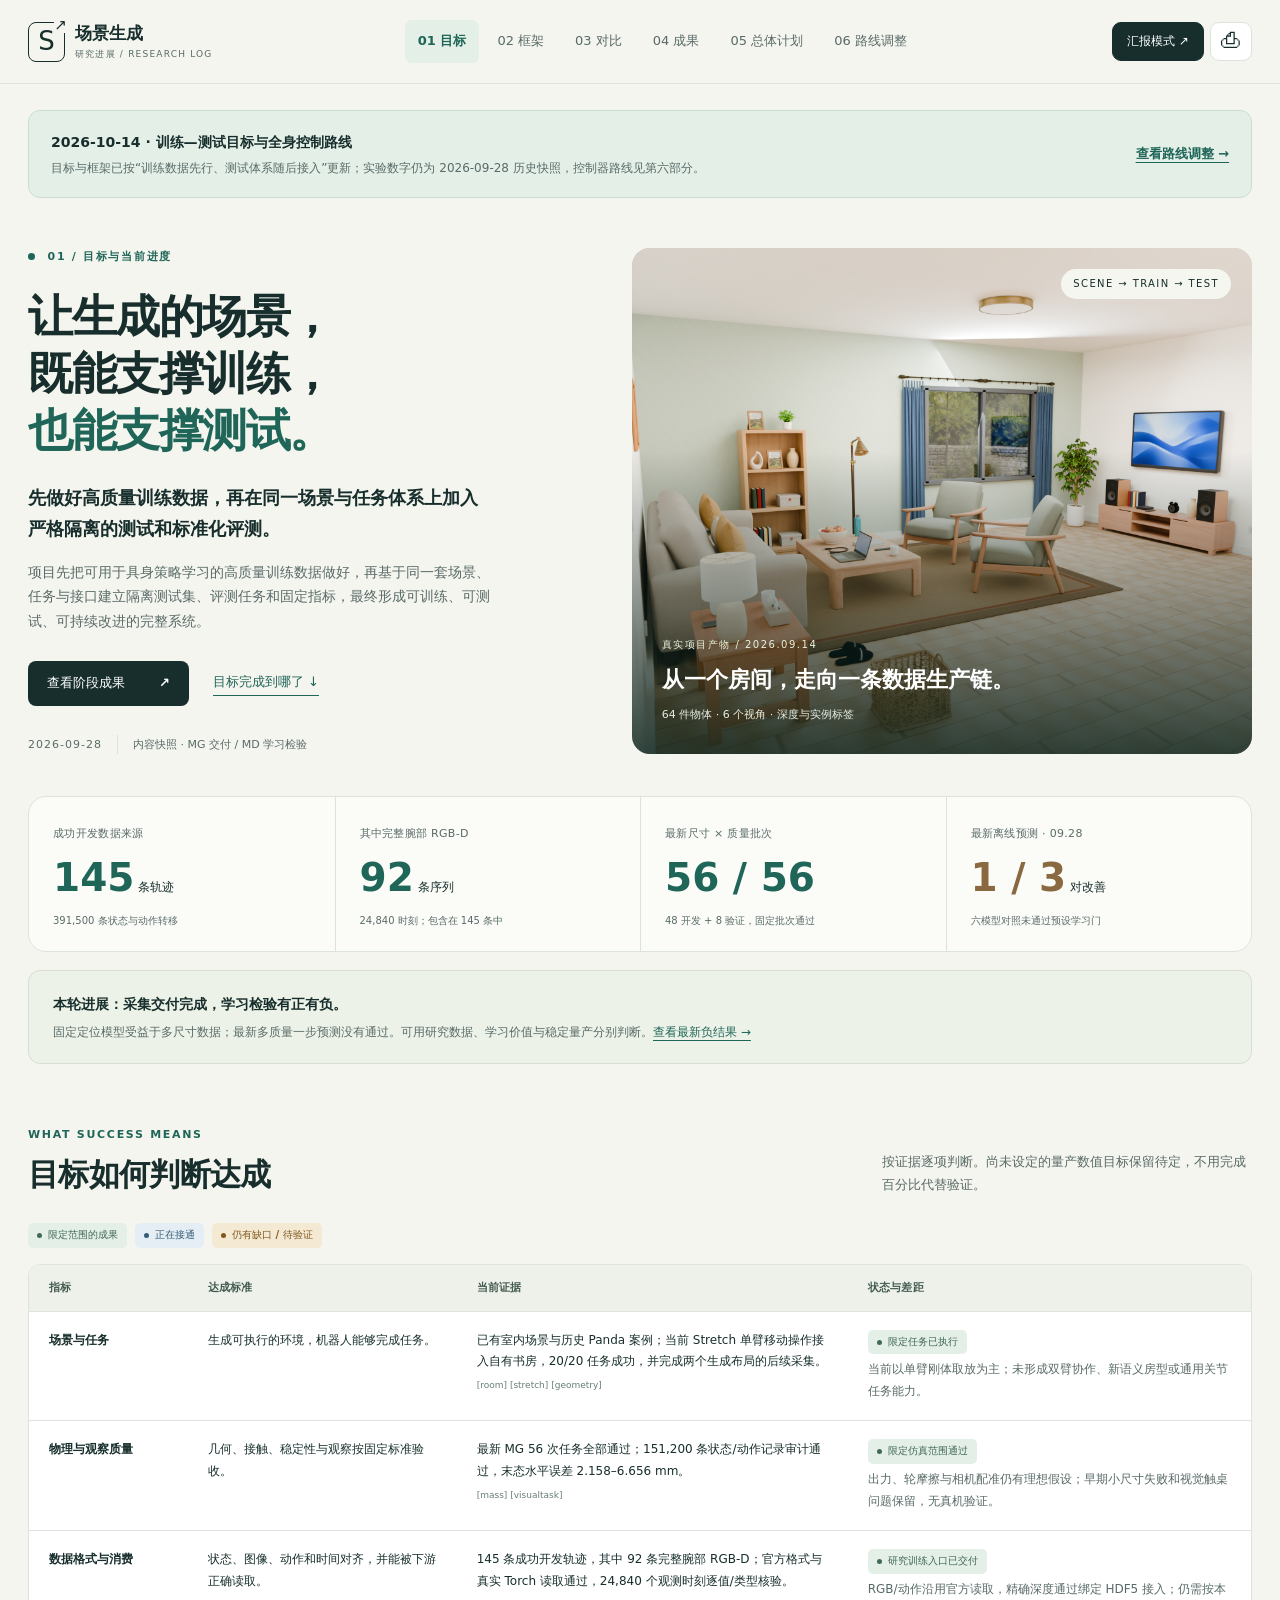
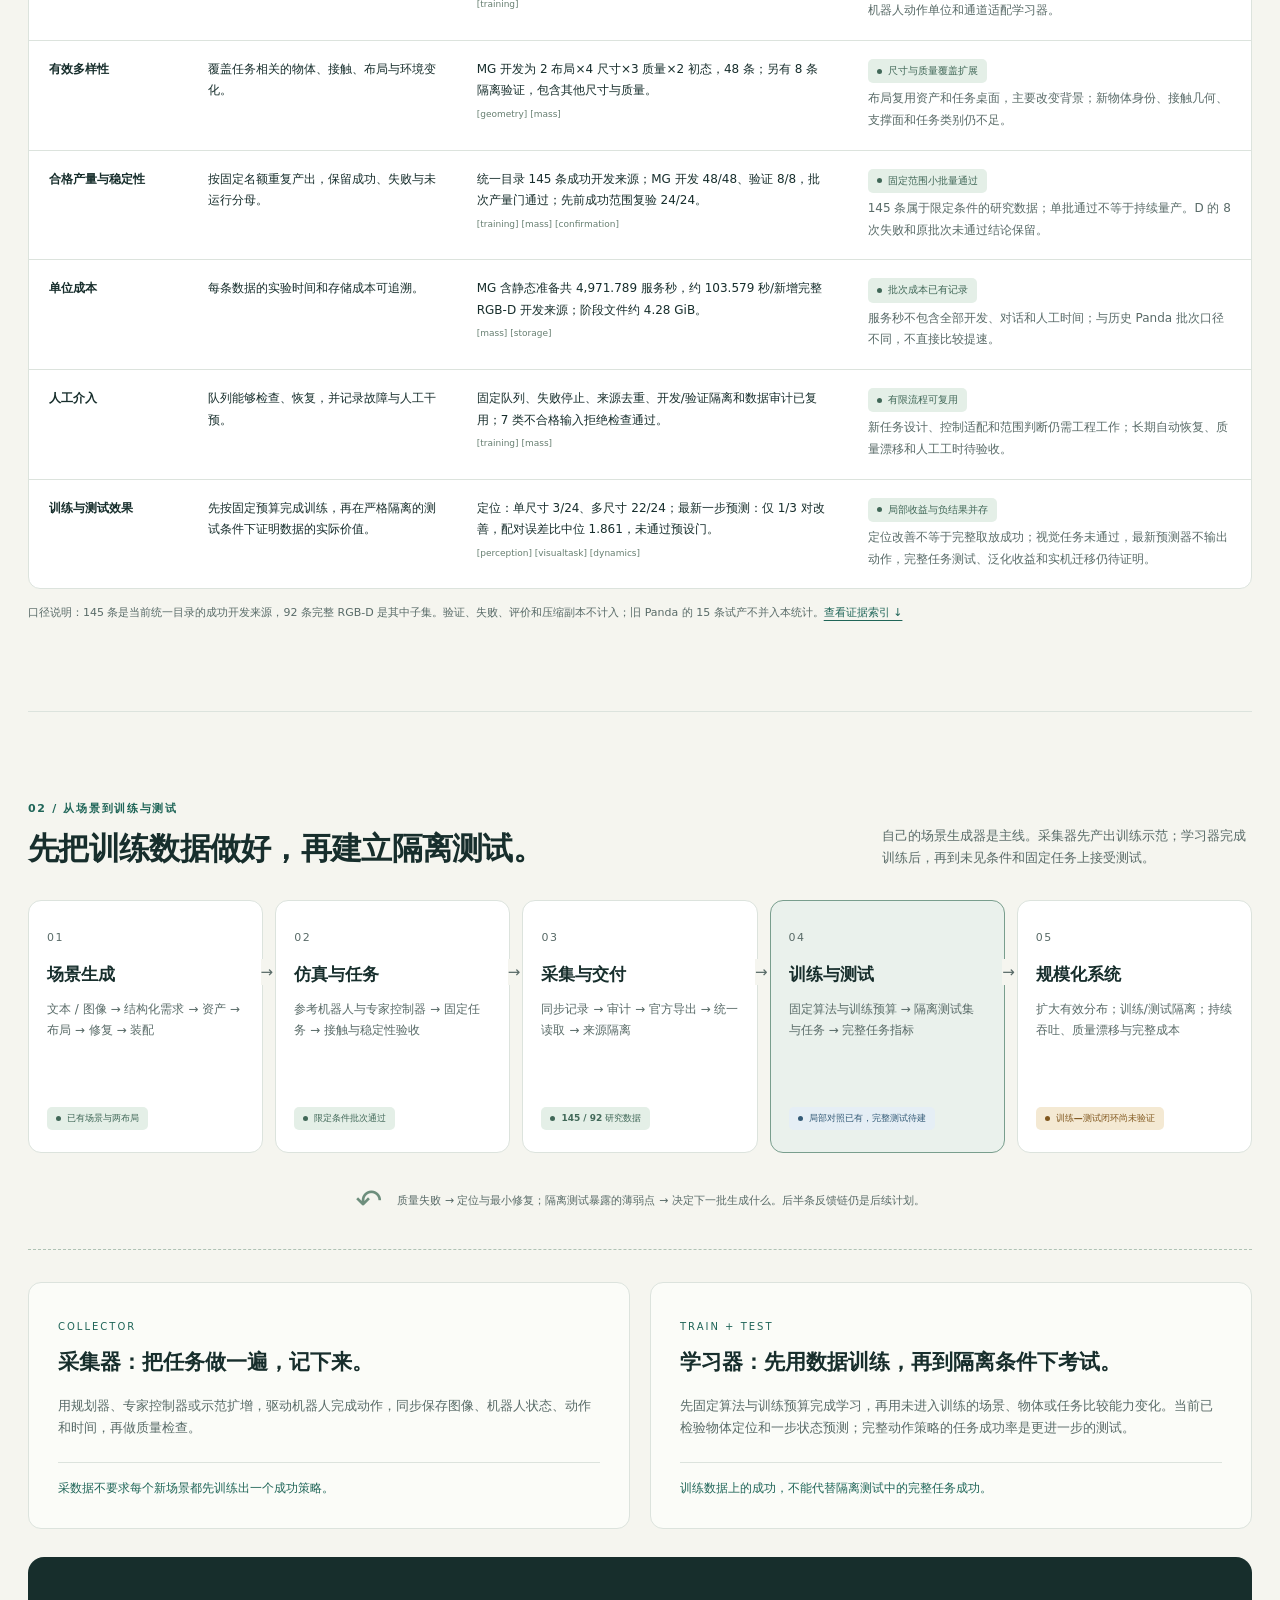
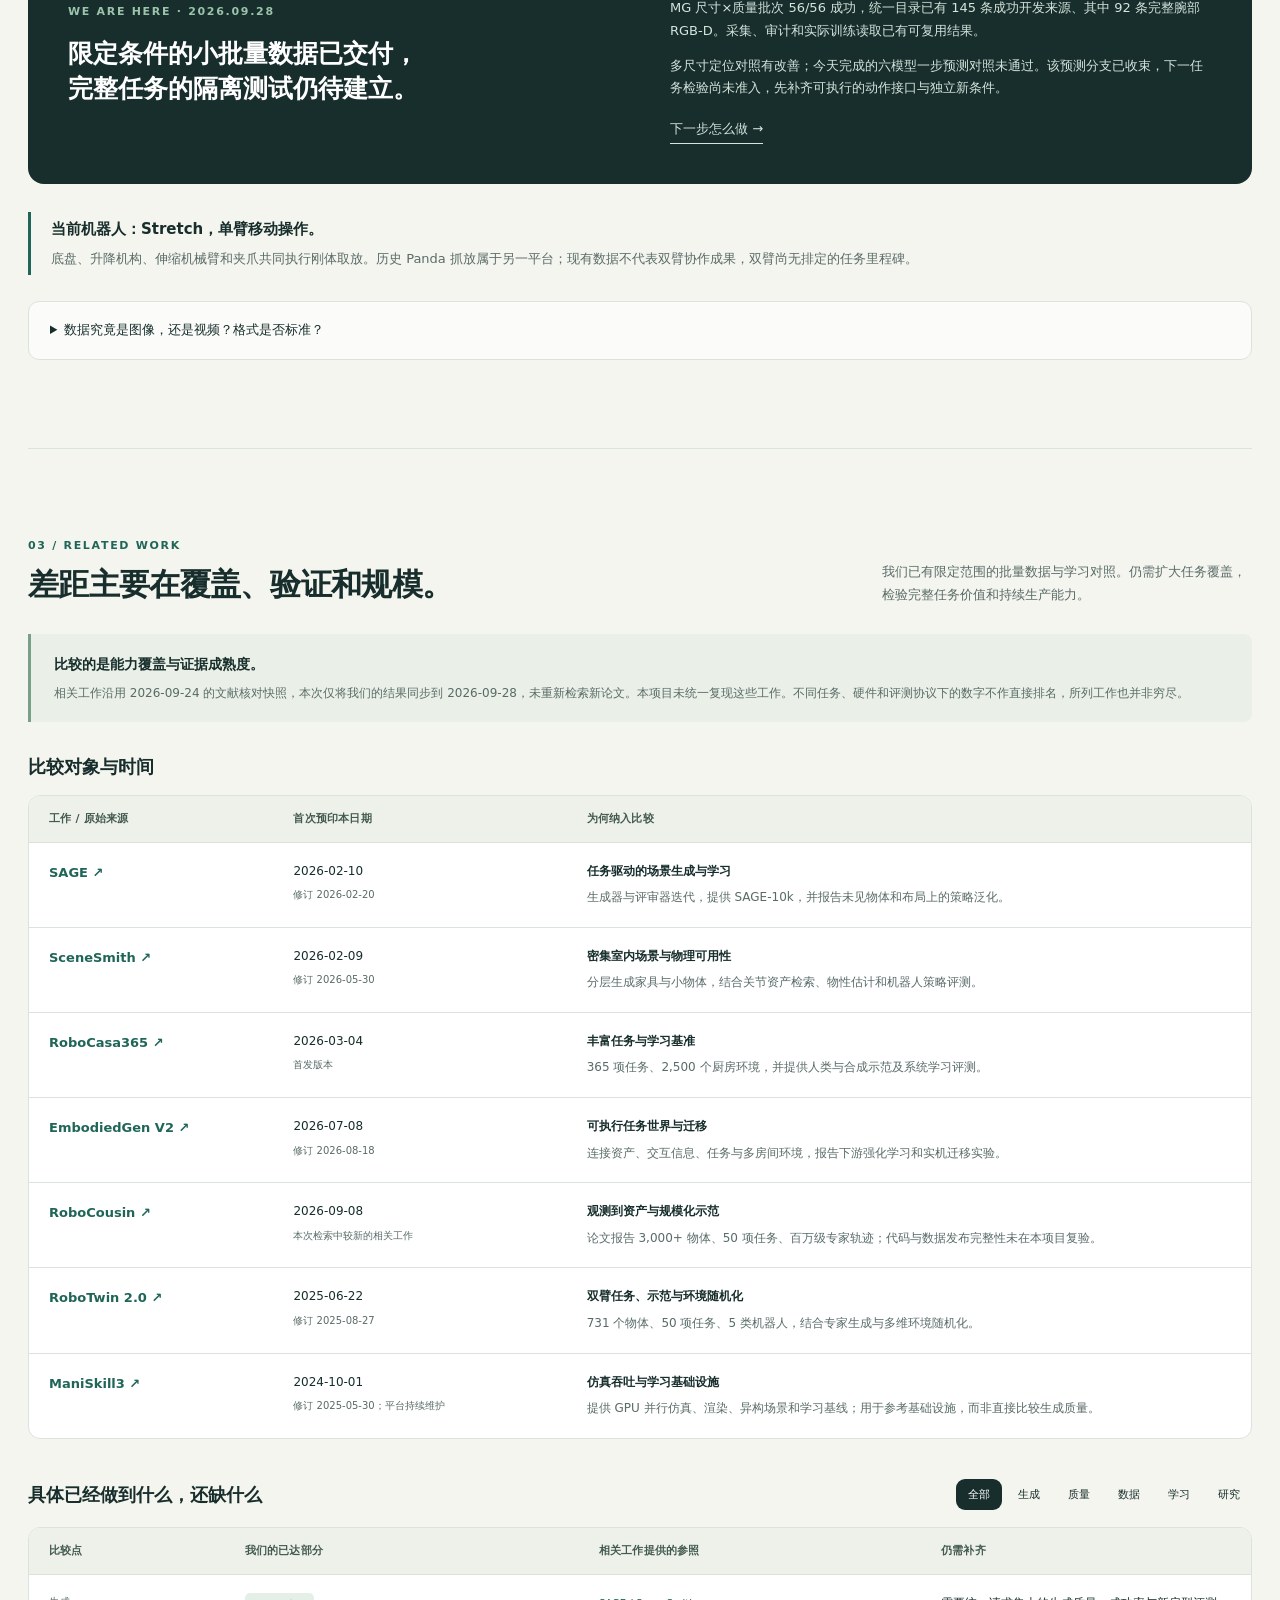
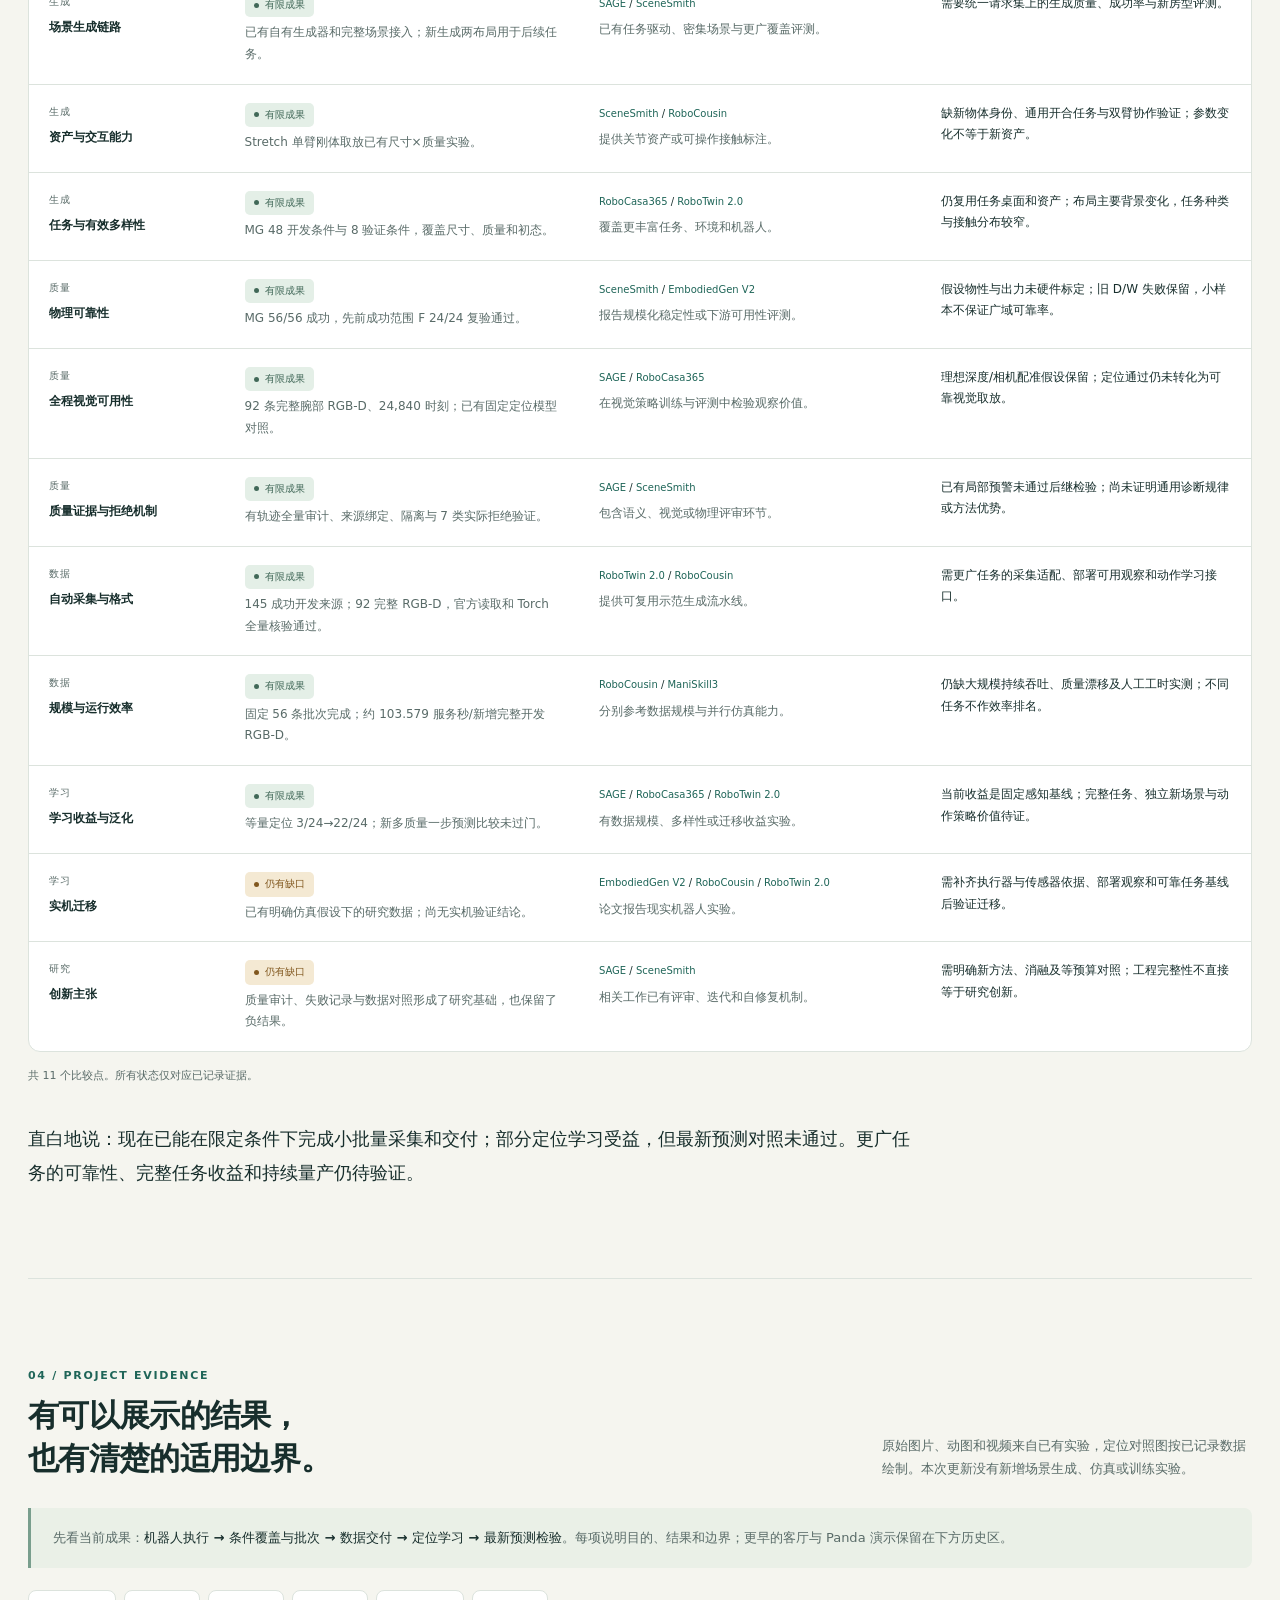
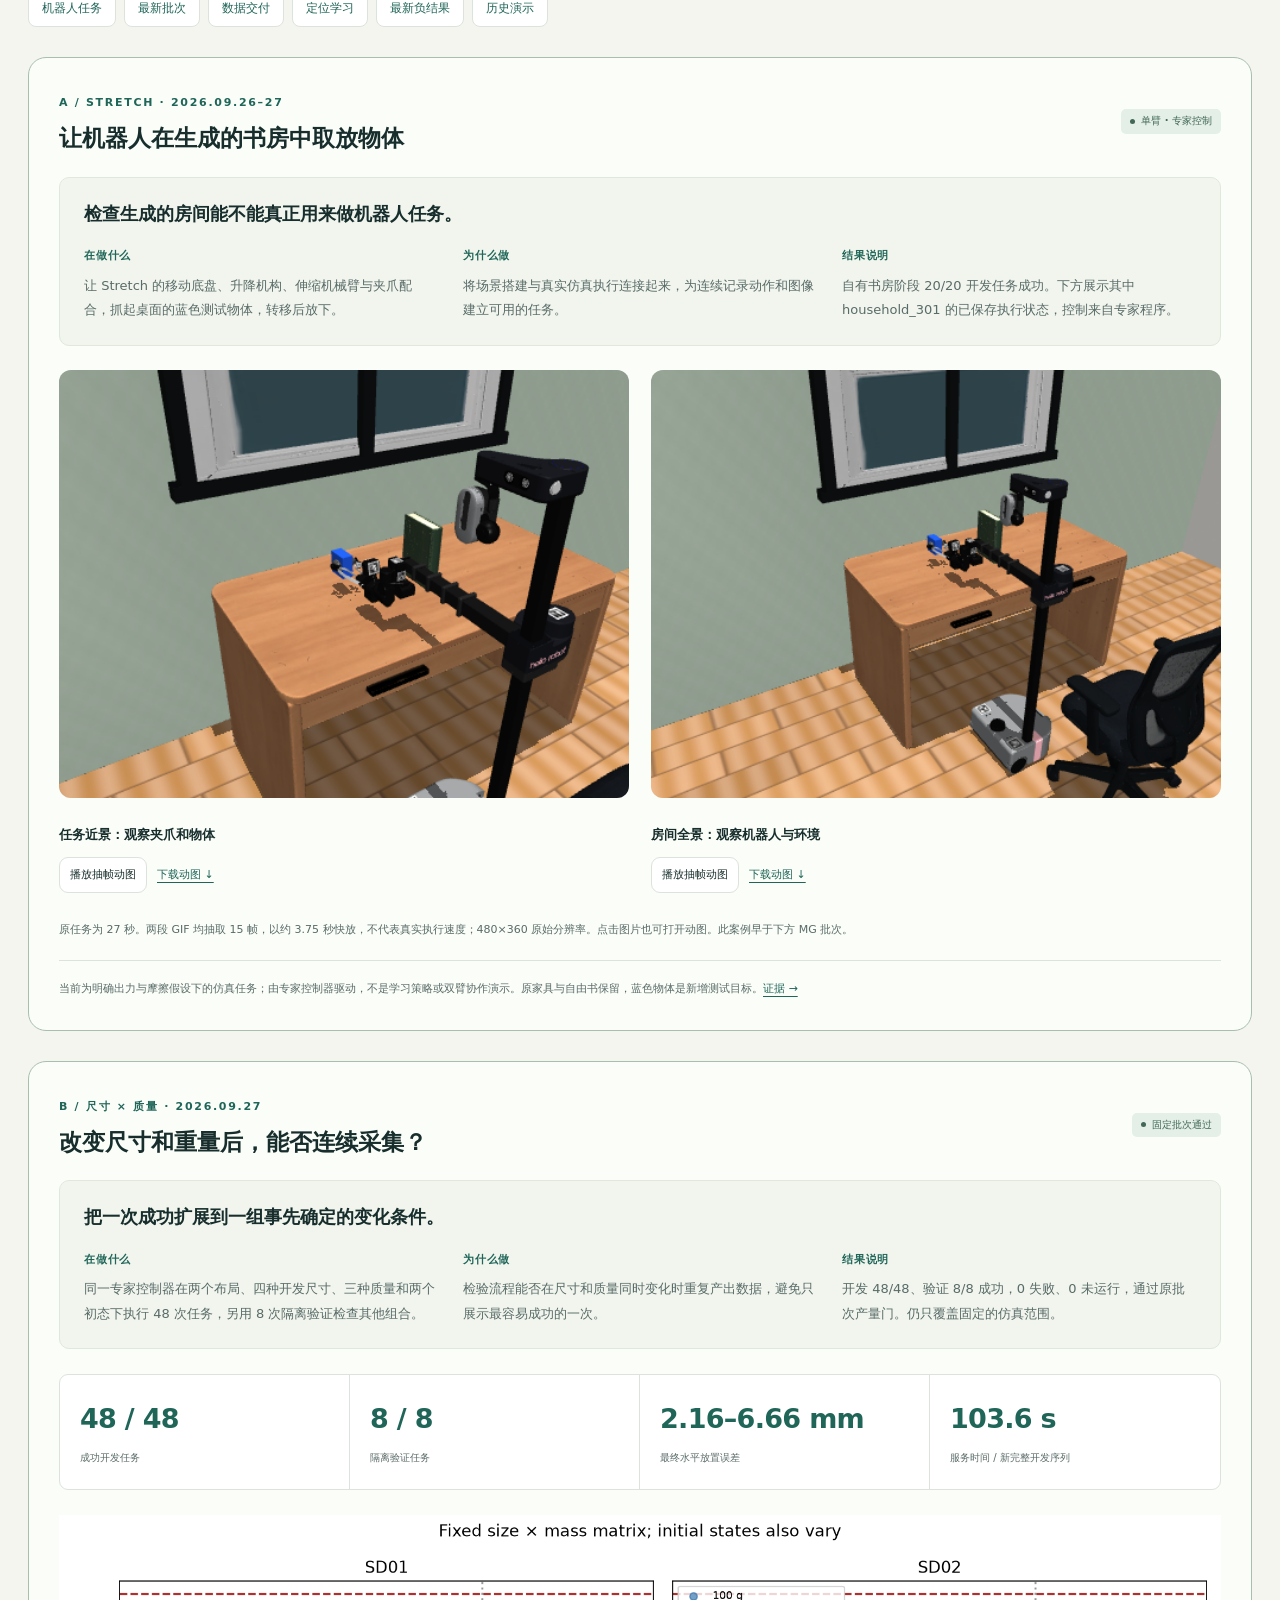
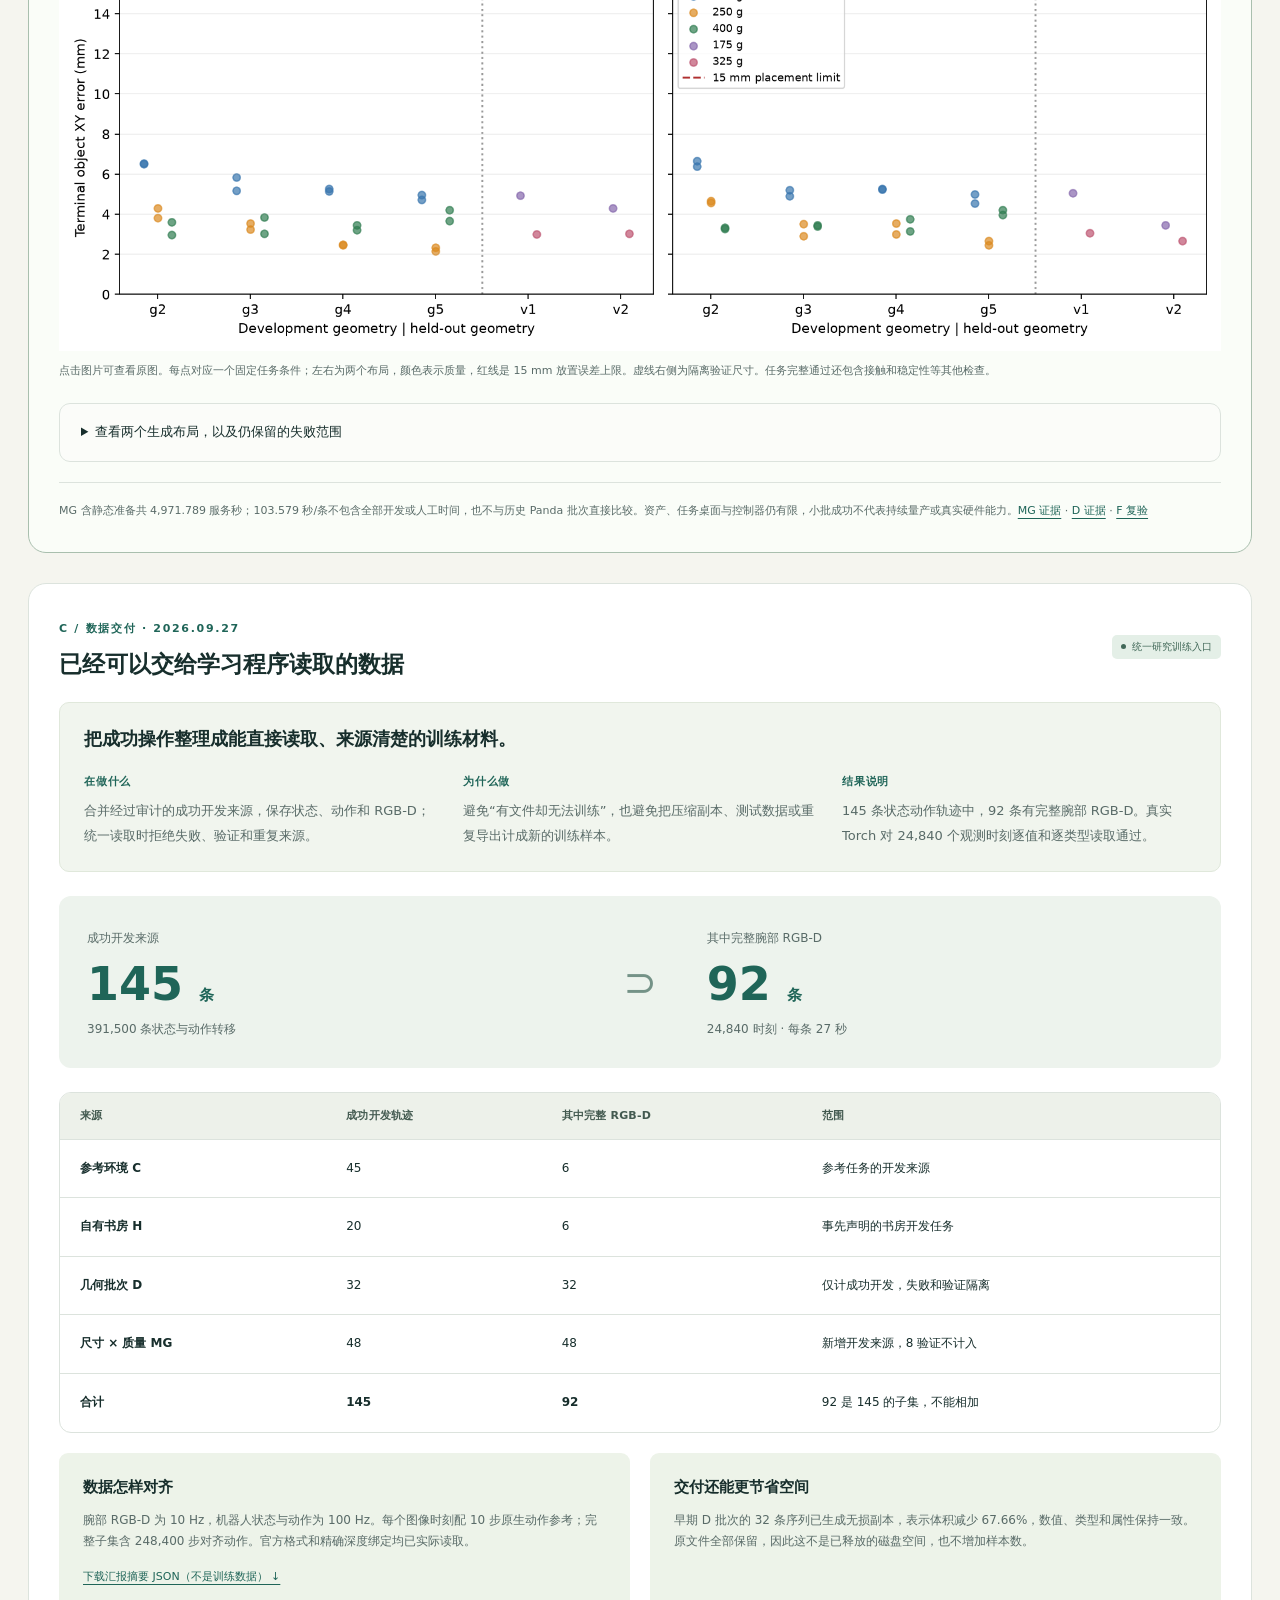
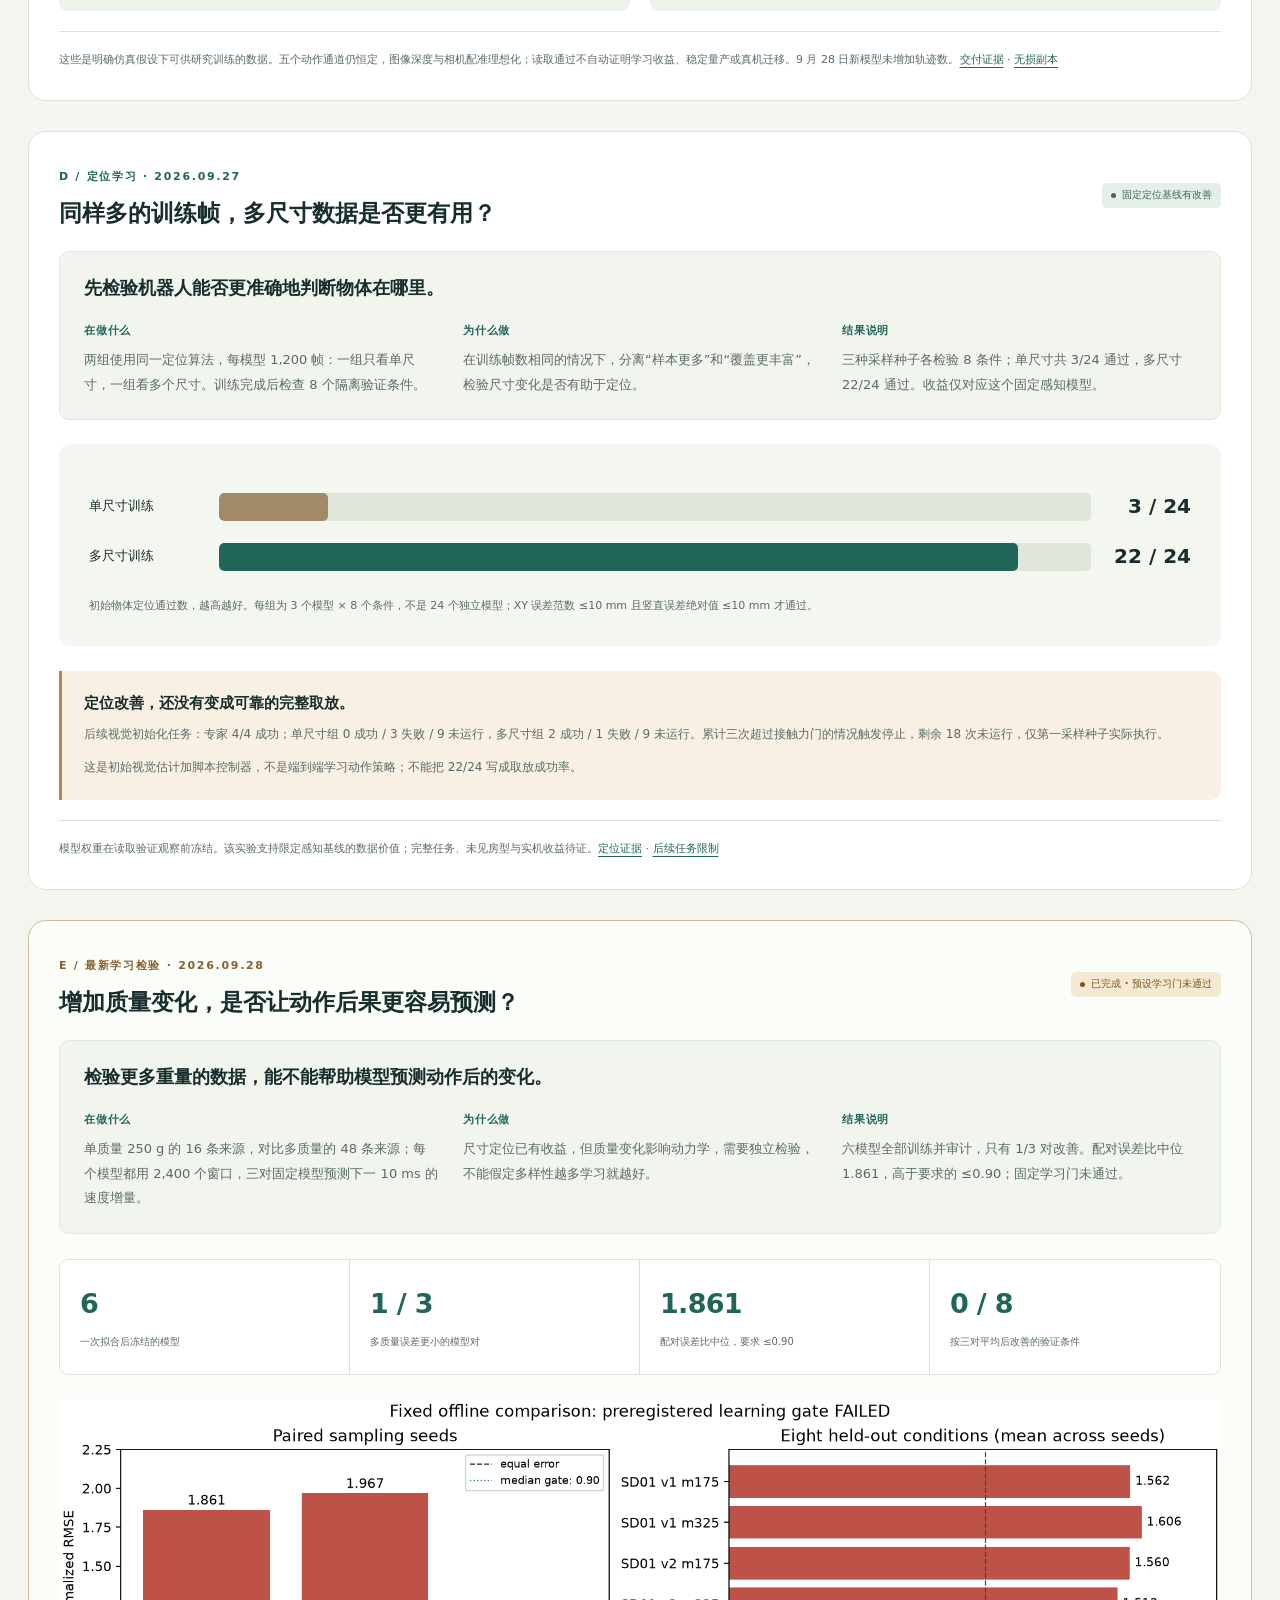
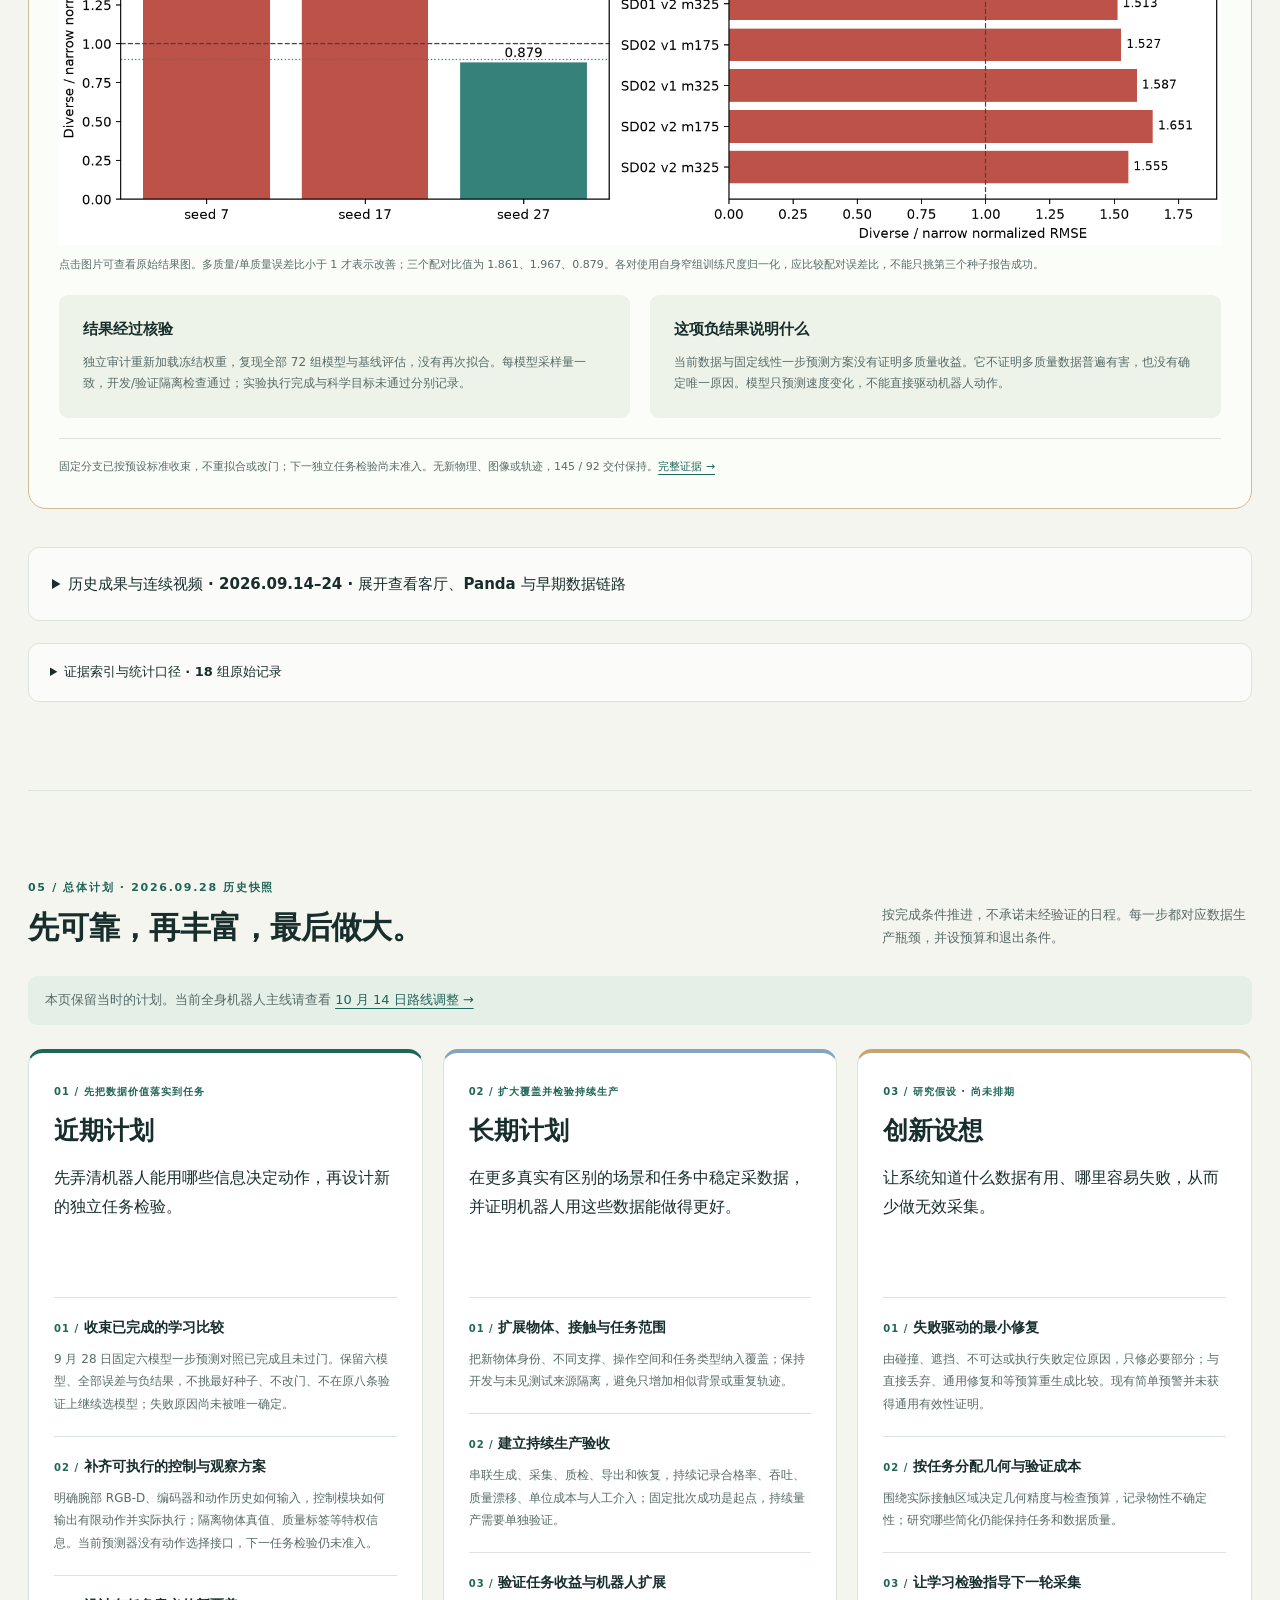
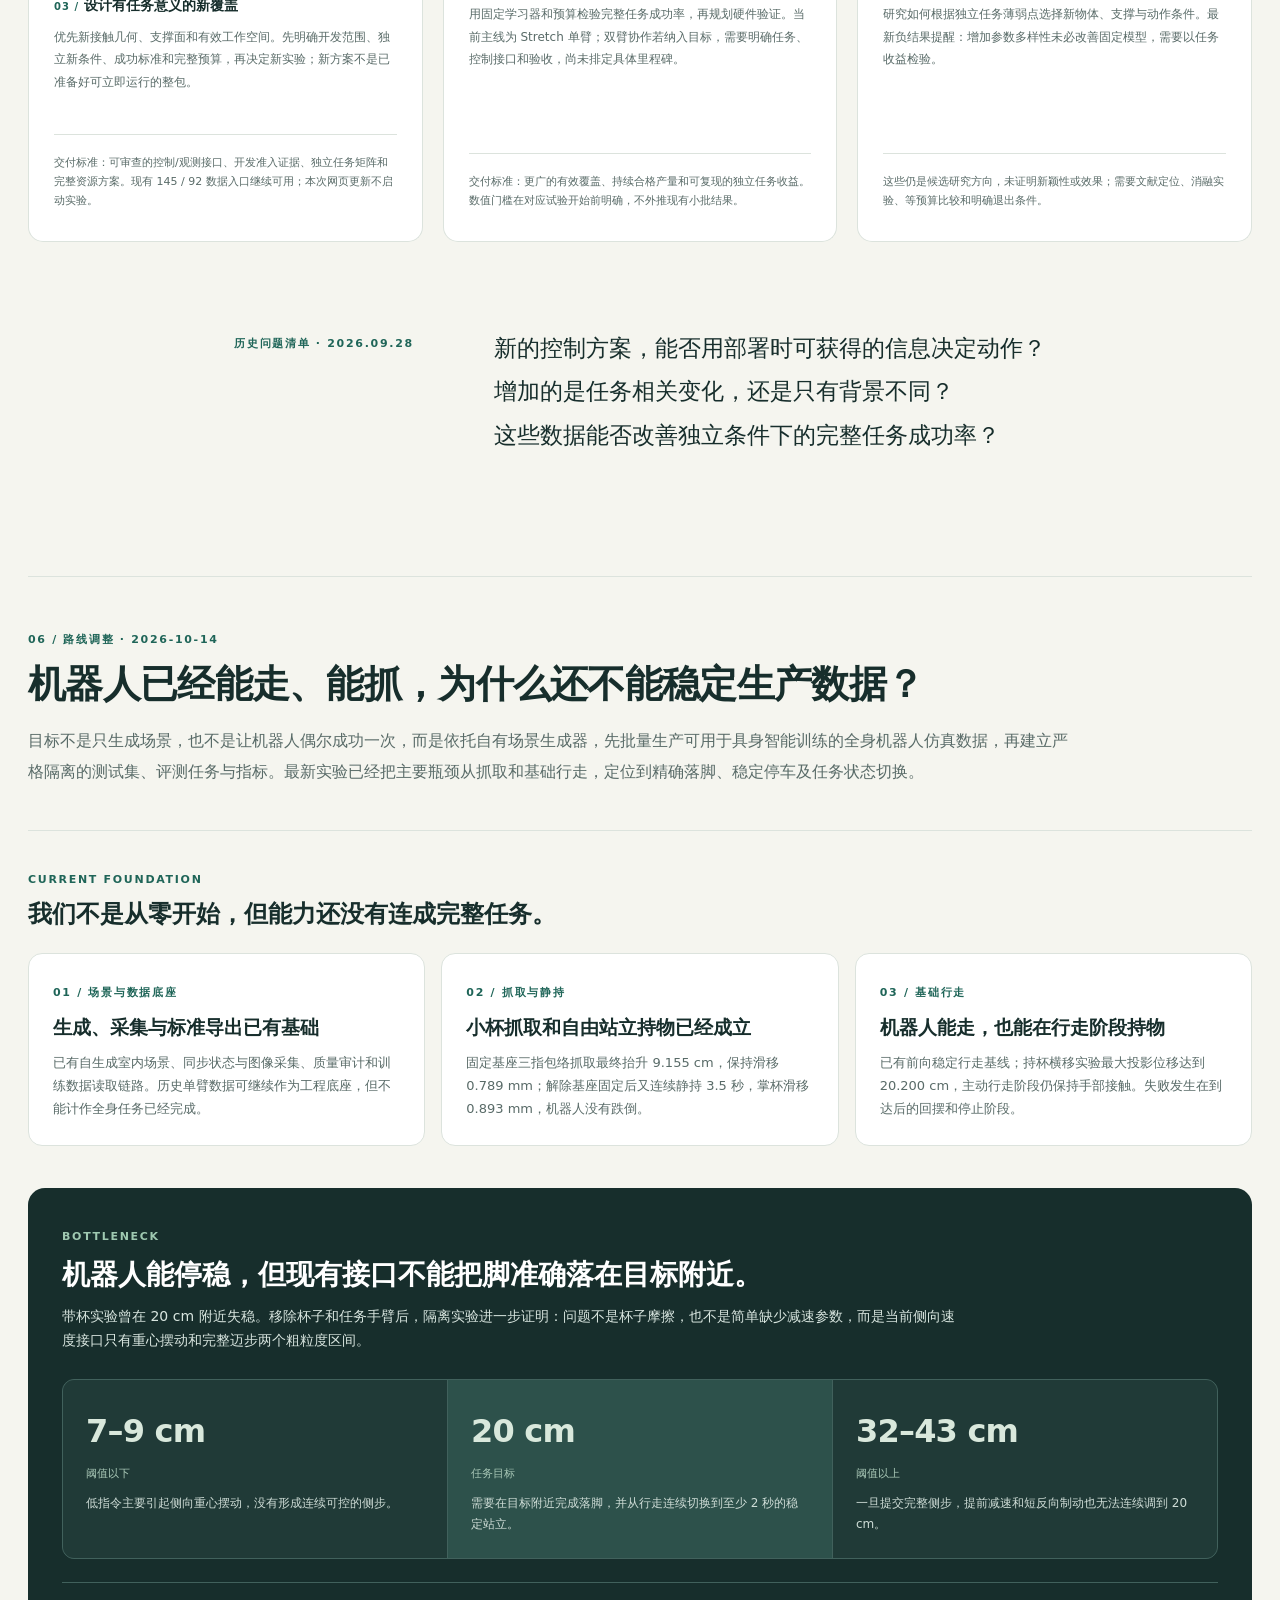
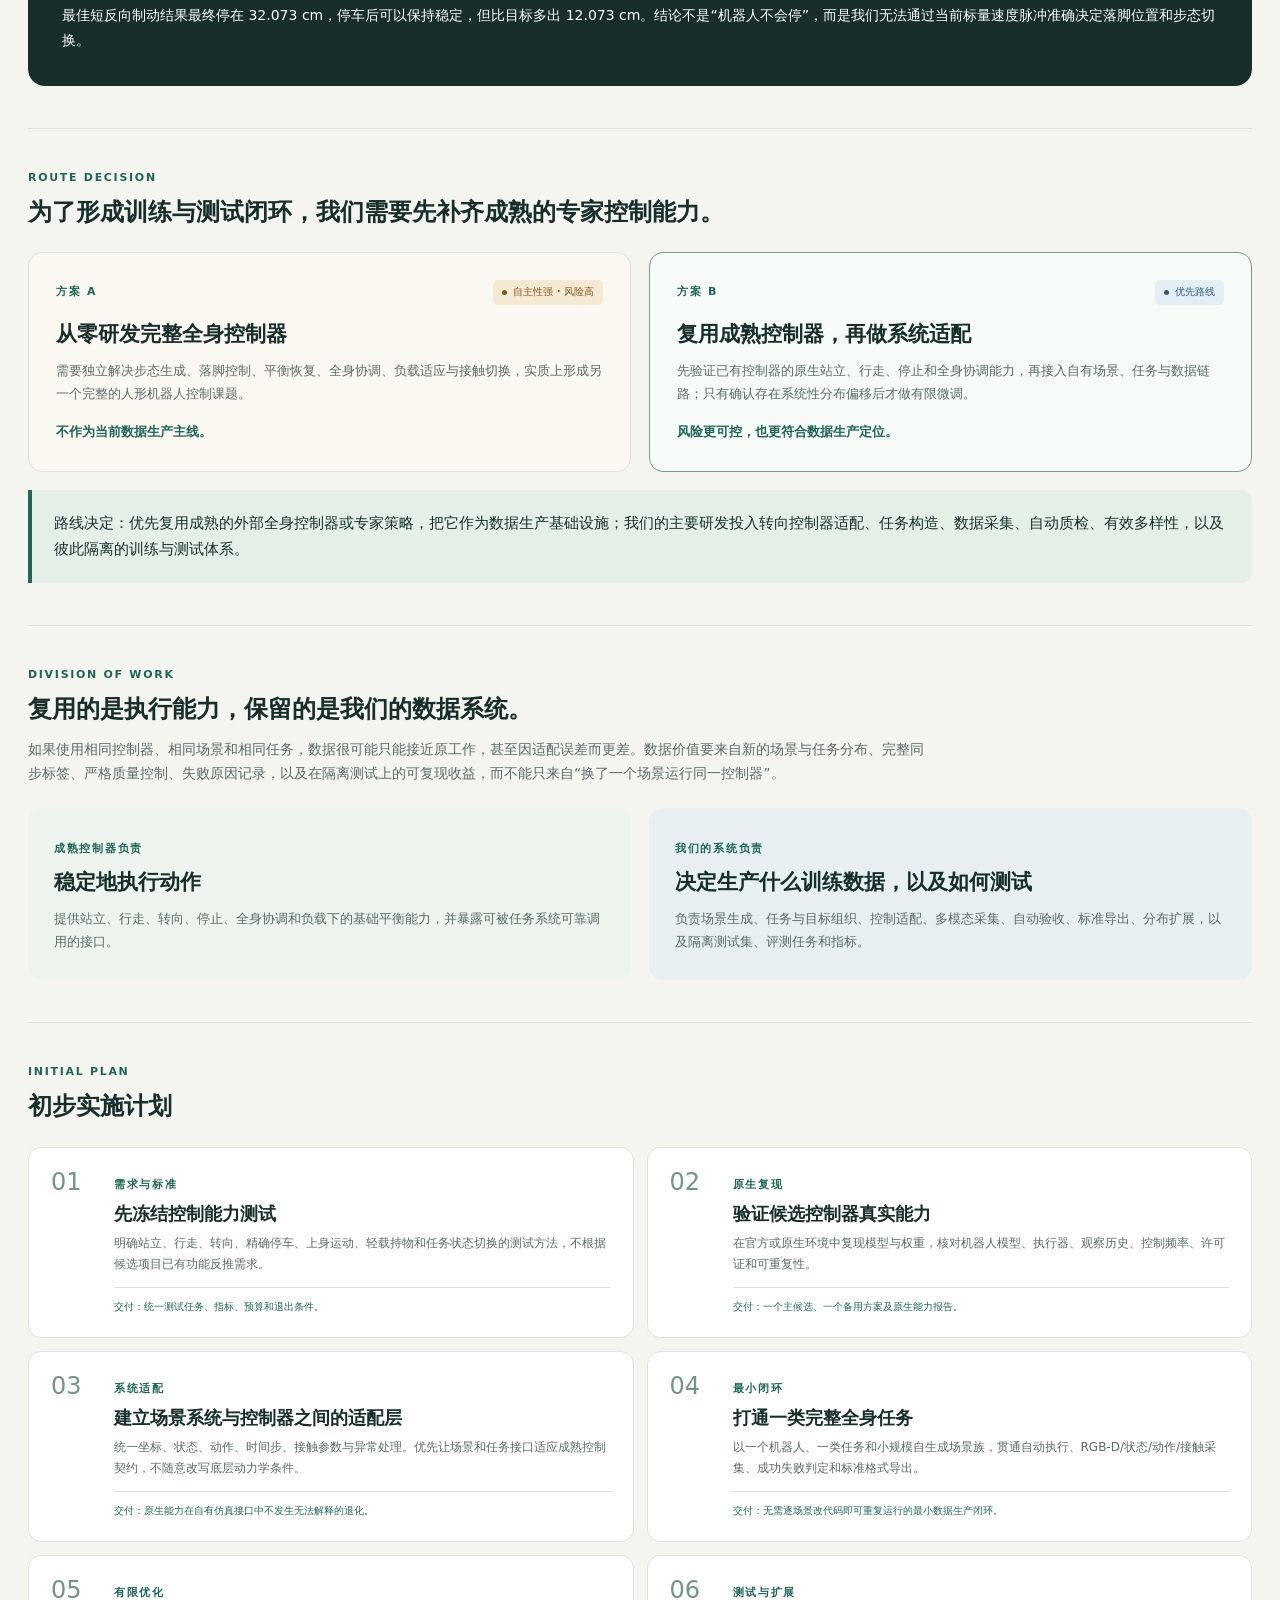
==== commit f17dd9ad: "Expand goal to training and testing" ====
--- a/public/index.html
+++ b/public/index.html
@@ -3,9 +3,9 @@
 <head>
   <meta charset="utf-8">
   <meta name="viewport" content="width=device-width, initial-scale=1">
-  <meta name="description" content="具身智能场景与仿真数据生成：目标、框架、阶段成果，以及从自研控制调试转向复用成熟全身控制器的最新路线。历史成果快照 2026-09-28；路线调整 2026-10-14。">
+  <meta name="description" content="面向具身智能训练与测试的场景和仿真数据生成：目标、框架、阶段成果，以及从自研控制调试转向复用成熟全身控制器的最新路线。历史成果快照 2026-09-28；路线调整 2026-10-14。">
   <meta name="theme-color" content="#173e3b">
-  <title>场景生成工作进展 · 路线调整 2026-10-14</title>
+  <title>场景生成工作进展 · 训练与测试 2026-10-14</title>
   <link rel="icon" href="favicon.svg" type="image/svg+xml">
   <link rel="stylesheet" href="style.css?v=20261014">
   <script src="app.js?v=20261014" defer></script>
@@ -19,21 +19,21 @@
 </header>
 <div class="reading-progress" aria-hidden="true"><span></span></div>
 <main id="main">
-<aside class="report-update-notice" aria-label="内容更新范围"><div><strong>2026-10-14 · 全身控制瓶颈与路线调整</strong><p>前五部分保留 2026-09-28 历史快照；最新实验结论、控制器路线选择与实施计划见第六部分。</p></div><a href="#plan-update">查看路线调整 →</a></aside>
+<aside class="report-update-notice" aria-label="内容更新范围"><div><strong>2026-10-14 · 训练—测试目标与全身控制路线</strong><p>目标与框架已按“训练数据先行、测试体系随后接入”更新；实验数字仍为 2026-09-28 历史快照，控制器路线见第六部分。</p></div><a href="#plan-update">查看路线调整 →</a></aside>
 <section id="goal" class="report-section" aria-labelledby="goal-title" data-label="目标与指标">
   <div class="hero">
     <div class="hero-copy">
       <div class="eyebrow"><span class="status-dot"></span> 01 / 目标与当前进度</div>
-      <h1 id="goal-title">让生成的场景，<br>成为可用的<br><em>训练数据。</em></h1>
-      <p class="hero-goal">大批量生成高质量、可供具身智能训练使用的仿真数据。</p>
-      <p class="hero-description">已在限定仿真条件下完成小批量采集与统一训练数据交付。多尺寸数据改善了固定定位模型；最新多质量一步预测对照未通过。下一步补齐可执行的任务学习方案，检验数据能否帮助机器人完成任务。</p>
+      <h1 id="goal-title">让生成的场景，<br>既能支撑训练，<br><em>也能支撑测试。</em></h1>
+      <p class="hero-goal">先做好高质量训练数据，再在同一场景与任务体系上加入严格隔离的测试和标准化评测。</p>
+      <p class="hero-description">项目先把可用于具身策略学习的高质量训练数据做好，再基于同一套场景、任务与接口建立隔离测试集、评测任务和固定指标，最终形成可训练、可测试、可持续改进的完整系统。</p>
       <div class="hero-actions"><a class="button primary" href="#results">查看阶段成果 <span>↗</span></a><a class="text-link" href="#scorecard">目标完成到哪了 <span>↓</span></a></div>
       <div class="snapshot"><time datetime="2026-09-28">2026-09-28</time><span>内容快照 · MG 交付 / MD 学习检验</span></div>
     </div>
     <figure class="hero-visual">
       <img src="assets/room-rgb.png" alt="项目已生成的客厅：家具、小物体与完整室内布局" width="2400" height="1600" fetchpriority="high">
       <figcaption><span class="image-label">真实项目产物 / 2026.09.14</span><strong>从一个房间，走向一条数据生产链。</strong><span>64 件物体 · 6 个视角 · 深度与实例标签</span></figcaption>
-      <span class="visual-corner" aria-hidden="true">SCENE → DATA</span>
+      <span class="visual-corner" aria-hidden="true">SCENE → TRAIN → TEST</span>
     </figure>
   </div>
   <div class="metric-strip" aria-label="2026年9月28日历史阶段成果快照">
@@ -53,26 +53,26 @@
       <td>MG 开发为 2 布局×4 尺寸×3 质量×2 初态，48 条；另有 8 条隔离验证，包含其他尺寸与质量。<span class="citations"><a href="#evidence-geometry" title="查看本地证据摘要">[geometry]</a> <a href="#evidence-mass" title="查看本地证据摘要">[mass]</a></span></td><td><span class="badge limited">尺寸与质量覆盖扩展</span><p>布局复用资产和任务桌面，主要改变背景；新物体身份、接触几何、支撑面和任务类别仍不足。</p></td></tr><tr><th scope="row">合格产量与稳定性</th><td>按固定名额重复产出，保留成功、失败与未运行分母。</td>
       <td>统一目录 145 条成功开发来源；MG 开发 48/48、验证 8/8，批次产量门通过；先前成功范围复验 24/24。<span class="citations"><a href="#evidence-training" title="查看本地证据摘要">[training]</a> <a href="#evidence-mass" title="查看本地证据摘要">[mass]</a> <a href="#evidence-confirmation" title="查看本地证据摘要">[confirmation]</a></span></td><td><span class="badge limited">固定范围小批量通过</span><p>145 条属于限定条件的研究数据；单批通过不等于持续量产。D 的 8 次失败和原批次未通过结论保留。</p></td></tr><tr><th scope="row">单位成本</th><td>每条数据的实验时间和存储成本可追溯。</td>
       <td>MG 含静态准备共 4,971.789 服务秒，约 103.579 秒/新增完整 RGB-D 开发来源；阶段文件约 4.28 GiB。<span class="citations"><a href="#evidence-mass" title="查看本地证据摘要">[mass]</a> <a href="#evidence-storage" title="查看本地证据摘要">[storage]</a></span></td><td><span class="badge limited">批次成本已有记录</span><p>服务秒不包含全部开发、对话和人工时间；与历史 Panda 批次口径不同，不直接比较提速。</p></td></tr><tr><th scope="row">人工介入</th><td>队列能够检查、恢复，并记录故障与人工干预。</td>
-      <td>固定队列、失败停止、来源去重、开发/验证隔离和数据审计已复用；7 类不合格输入拒绝检查通过。<span class="citations"><a href="#evidence-training" title="查看本地证据摘要">[training]</a> <a href="#evidence-mass" title="查看本地证据摘要">[mass]</a></span></td><td><span class="badge limited">有限流程可复用</span><p>新任务设计、控制适配和范围判断仍需工程工作；长期自动恢复、质量漂移和人工工时待验收。</p></td></tr><tr><th scope="row">学习效果</th><td>同预算对照在独立条件下证明数据的实际价值。</td>
-      <td>定位：单尺寸 3/24、多尺寸 22/24；最新一步预测：仅 1/3 对改善，配对误差比中位 1.861，未通过预设门。<span class="citations"><a href="#evidence-perception" title="查看本地证据摘要">[perception]</a> <a href="#evidence-visualtask" title="查看本地证据摘要">[visualtask]</a> <a href="#evidence-dynamics" title="查看本地证据摘要">[dynamics]</a></span></td><td><span class="badge limited">局部收益与负结果并存</span><p>定位改善不等于完整取放成功；视觉任务未通过，最新预测器不输出动作，完整任务收益和实机迁移仍待证明。</p></td></tr></tbody></table></div>
+      <td>固定队列、失败停止、来源去重、开发/验证隔离和数据审计已复用；7 类不合格输入拒绝检查通过。<span class="citations"><a href="#evidence-training" title="查看本地证据摘要">[training]</a> <a href="#evidence-mass" title="查看本地证据摘要">[mass]</a></span></td><td><span class="badge limited">有限流程可复用</span><p>新任务设计、控制适配和范围判断仍需工程工作；长期自动恢复、质量漂移和人工工时待验收。</p></td></tr><tr><th scope="row">训练与测试效果</th><td>先按固定预算完成训练，再在严格隔离的测试条件下证明数据的实际价值。</td>
+      <td>定位：单尺寸 3/24、多尺寸 22/24；最新一步预测：仅 1/3 对改善，配对误差比中位 1.861，未通过预设门。<span class="citations"><a href="#evidence-perception" title="查看本地证据摘要">[perception]</a> <a href="#evidence-visualtask" title="查看本地证据摘要">[visualtask]</a> <a href="#evidence-dynamics" title="查看本地证据摘要">[dynamics]</a></span></td><td><span class="badge limited">局部收益与负结果并存</span><p>定位改善不等于完整取放成功；视觉任务未通过，最新预测器不输出动作，完整任务测试、泛化收益和实机迁移仍待证明。</p></td></tr></tbody></table></div>
     <p class="footnote">口径说明：145 条是当前统一目录的成功开发来源，92 条完整 RGB-D 是其中子集。验证、失败、评价和压缩副本不计入；旧 Panda 的 15 条试产不并入本统计。<a href="#evidence">查看证据索引 ↓</a></p>
   </div>
 </section>
 
 <section id="framework" class="report-section" aria-labelledby="framework-title" data-label="整体框架">
-  <div class="section-heading"><div><div class="eyebrow">02 / 从场景到训练价值</div><h2 id="framework-title">有限批次已交付，继续检验数据价值。</h2></div><p>自己的场景生成器是主线。采集器负责产出示范，学习器负责检验这些示范有没有用。</p></div>
+  <div class="section-heading"><div><div class="eyebrow">02 / 从场景到训练与测试</div><h2 id="framework-title">先把训练数据做好，再建立隔离测试。</h2></div><p>自己的场景生成器是主线。采集器先产出训练示范；学习器完成训练后，再到未见条件和固定任务上接受测试。</p></div>
   <ol class="pipeline"><li class="stage limited"><span class="stage-number">01</span>
       <h3>场景生成</h3><p>文本 / 图像 → 结构化需求 → 资产 → 布局 → 修复 → 装配</p><span class="badge limited">已有场景与两布局</span></li><li class="stage limited"><span class="stage-number">02</span>
       <h3>仿真与任务</h3><p>参考机器人与专家控制器 → 固定任务 → 接触与稳定性验收</p><span class="badge limited">限定条件批次通过</span></li><li class="stage limited"><span class="stage-number">03</span>
       <h3>采集与交付</h3><p>同步记录 → 审计 → 官方导出 → 统一读取 → 来源隔离</p><span class="badge limited">145 / 92 研究数据</span></li><li class="stage active"><span class="stage-number">04</span>
-      <h3>学习验证</h3><p>同算法、同预算、隔离验证；区分定位、预测和完整任务</p><span class="badge active">定位有收益，预测未过</span></li><li class="stage gap"><span class="stage-number">05</span>
-      <h3>规模化生产</h3><p>扩大有效分布；持续吞吐；质量漂移；完整成本与人工介入</p><span class="badge gap">稳定量产尚未验证</span></li></ol>
-  <div class="feedback-line"><span aria-hidden="true">↶</span><p>质量失败 → 定位与最小修复；学习薄弱点 → 决定下一批生成什么。<strong>后半条反馈链仍是后续计划。</strong></p></div>
+      <h3>训练与测试</h3><p>固定算法与训练预算 → 隔离测试集与任务 → 完整任务指标</p><span class="badge active">局部对照已有，完整测试待建</span></li><li class="stage gap"><span class="stage-number">05</span>
+      <h3>规模化系统</h3><p>扩大有效分布；训练/测试隔离；持续吞吐、质量漂移与完整成本</p><span class="badge gap">训练—测试闭环尚未验证</span></li></ol>
+  <div class="feedback-line"><span aria-hidden="true">↶</span><p>质量失败 → 定位与最小修复；隔离测试暴露的薄弱点 → 决定下一批生成什么。<strong>后半条反馈链仍是后续计划。</strong></p></div>
   <div class="two-column">
     <article class="explain-card"><span class="kicker">COLLECTOR</span><h3>采集器：把任务做一遍，记下来。</h3><p>用规划器、专家控制器或示范扩增，驱动机器人完成动作，同步保存图像、机器人状态、动作和时间，再做质量检查。</p><p class="emphasis">采数据不要求每个新场景都先训练出一个成功策略。</p></article>
-    <article class="explain-card"><span class="kicker">LEARNER</span><h3>学习器：用这些数据学习，再考试。</h3><p>固定算法与训练预算，在隔离条件下比较数据带来的能力变化。当前已检验物体定位和一步状态预测；完整动作策略的任务成功率是更进一步的检验。</p><p class="emphasis">定位或预测分数的改善，还不能代替完整任务成功。</p></article>
-  </div>
-  <div class="current-stage"><div><span class="eyebrow">WE ARE HERE · 2026.09.28</span><h3>限定条件的小批量数据已交付，<br>完整任务的学习收益仍待证明。</h3></div><div><p>MG 尺寸×质量批次 56/56 成功，统一目录已有 145 条成功开发来源、其中 92 条完整腕部 RGB-D。采集、审计和实际训练读取已有可复用结果。</p><p>多尺寸定位对照有改善；今天完成的六模型一步预测对照未通过。该预测分支已收束，下一任务检验尚未准入，先补齐可执行的动作接口与独立新条件。</p><a class="text-link" href="#plans">下一步怎么做 →</a></div></div>
+    <article class="explain-card"><span class="kicker">TRAIN + TEST</span><h3>学习器：先用数据训练，再到隔离条件下考试。</h3><p>先固定算法与训练预算完成学习，再用未进入训练的场景、物体或任务比较能力变化。当前已检验物体定位和一步状态预测；完整动作策略的任务成功率是更进一步的测试。</p><p class="emphasis">训练数据上的成功，不能代替隔离测试中的完整任务成功。</p></article>
+  </div>
+  <div class="current-stage"><div><span class="eyebrow">WE ARE HERE · 2026.09.28</span><h3>限定条件的小批量数据已交付，<br>完整任务的隔离测试仍待建立。</h3></div><div><p>MG 尺寸×质量批次 56/56 成功，统一目录已有 145 条成功开发来源、其中 92 条完整腕部 RGB-D。采集、审计和实际训练读取已有可复用结果。</p><p>多尺寸定位对照有改善；今天完成的六模型一步预测对照未通过。该预测分支已收束，下一任务检验尚未准入，先补齐可执行的动作接口与独立新条件。</p><a class="text-link" href="#plans">下一步怎么做 →</a></div></div>
   <div class="robot-scope"><strong>当前机器人：Stretch，单臂移动操作。</strong><p>底盘、升降机构、伸缩机械臂和夹爪共同执行刚体取放。历史 Panda 抓放属于另一平台；现有数据不代表双臂协作成果，双臂尚无排定的任务里程碑。</p></div>
   <details class="detail-box"><summary>数据究竟是图像，还是视频？格式是否标准？</summary><div class="detail-body"><p><strong>训练数据是一段带时间顺序的交互记录。</strong>当前完整序列每条 27 秒，以 10 Hz 记录腕部 RGB-D，以 100 Hz 记录机器人状态与动作；每个图像时刻对应 10 步动作。展示视频或动图不能代替这些标签。</p><div class="two-column"><div><h4>当前可读取的数据</h4><p>145 条成功开发轨迹、391,500 条状态动作转移。其中 92 条具备完整腕部 RGB-D，共 24,840 个时刻。RGB 为 256×192，深度单位为米，并带有效像素掩码和相机参数。</p></div><div><h4>官方格式与项目适配</h4><p>RGB 和动作采用官方 LeRobot 读取，精确深度通过绑定的 HDF5 接入；统一数据读取器支持 Torch DataLoader。动作是 10 个原生执行器参考量，各通道单位明确，不能直接当作任意归一化动作。<a href="https://huggingface.co/docs/lerobot/lerobot-dataset-v3" target="_blank" rel="noopener noreferrer">LeRobot 格式文档 ↗</a></p></div></div><p>默认读取隔离物体真值和质量等特权信息；失败、验证和重复副本不能混入训练。五个动作通道在当前任务中恒定，深度与相机配准仍有理想假设。<a href="#evidence-training">当前交付证据 →</a></p></div></details>
 
@@ -268,7 +268,7 @@
 </section>
 <section id="plan-update" class="report-section route-section" aria-labelledby="plan-update-title" data-label="全身控制路线调整">
   <div class="section-heading"><div><div class="eyebrow">06 / 路线调整 · <time datetime="2026-10-14">2026-10-14</time></div><h2 id="plan-update-title">机器人已经能走、能抓，为什么还不能稳定生产数据？</h2></div></div>
-  <p class="route-intro">目标不是只生成场景，也不是让机器人偶尔成功一次，而是依托自有场景生成器，批量生产能够用于具身智能训练、并经独立任务学习验证的全身机器人仿真数据。最新实验已经把主要瓶颈从抓取和基础行走，定位到精确落脚、稳定停车及任务状态切换。</p>
+  <p class="route-intro">目标不是只生成场景，也不是让机器人偶尔成功一次，而是依托自有场景生成器，先批量生产可用于具身智能训练的全身机器人仿真数据，再建立严格隔离的测试集、评测任务与指标。最新实验已经把主要瓶颈从抓取和基础行走，定位到精确落脚、稳定停车及任务状态切换。</p>
 
   <div class="route-subsection">
     <div class="route-subheading"><span class="eyebrow">CURRENT FOUNDATION</span><h3>我们不是从零开始，但能力还没有连成完整任务。</h3></div>
@@ -285,31 +285,31 @@
   </div>
 
   <div class="route-subsection">
-    <div class="route-subheading"><span class="eyebrow">ROUTE DECISION</span><h3>为了形成数据产能，我们需要先补齐成熟的专家控制能力。</h3></div>
+    <div class="route-subheading"><span class="eyebrow">ROUTE DECISION</span><h3>为了形成训练与测试闭环，我们需要先补齐成熟的专家控制能力。</h3></div>
     <div class="route-options"><article class="route-option gap"><div><span class="eyebrow">方案 A</span><span class="badge gap">自主性强 · 风险高</span></div>
       <h4>从零研发完整全身控制器</h4><p>需要独立解决步态生成、落脚控制、平衡恢复、全身协调、负载适应与接触切换，实质上形成另一个完整的人形机器人控制课题。</p><strong>不作为当前数据生产主线。</strong></article><article class="route-option active"><div><span class="eyebrow">方案 B</span><span class="badge active">优先路线</span></div>
       <h4>复用成熟控制器，再做系统适配</h4><p>先验证已有控制器的原生站立、行走、停止和全身协调能力，再接入自有场景、任务与数据链路；只有确认存在系统性分布偏移后才做有限微调。</p><strong>风险更可控，也更符合数据生产定位。</strong></article></div>
-    <p class="route-decision">路线决定：优先复用成熟的外部全身控制器或专家策略，把它作为数据生产基础设施；我们的主要研发投入转向控制器适配、任务构造、数据采集、自动质检、有效多样性和独立学习验证。</p>
+    <p class="route-decision">路线决定：优先复用成熟的外部全身控制器或专家策略，把它作为数据生产基础设施；我们的主要研发投入转向控制器适配、任务构造、数据采集、自动质检、有效多样性，以及彼此隔离的训练与测试体系。</p>
   </div>
 
   <div class="route-subsection">
-    <div class="route-subheading"><span class="eyebrow">DIVISION OF WORK</span><h3>复用的是执行能力，保留的是我们的数据系统。</h3><p>如果使用相同控制器、相同场景和相同任务，数据很可能只能接近原工作，甚至因适配误差而更差。数据价值要来自新的场景与任务分布、完整同步标签、严格质量控制、失败原因记录和独立学习收益，而不能只来自“换了一个场景运行同一控制器”。</p></div>
-    <div class="route-ownership"><article><span class="eyebrow">成熟控制器负责</span><h4>稳定地执行动作</h4><p>提供站立、行走、转向、停止、全身协调和负载下的基础平衡能力，并暴露可被任务系统可靠调用的接口。</p></article><article><span class="eyebrow">我们的系统负责</span><h4>决定生产什么数据，以及数据是否有用</h4><p>负责场景生成、任务与目标组织、控制适配、多模态采集、自动验收、标准导出、分布扩展和独立策略学习验证。</p></article></div>
+    <div class="route-subheading"><span class="eyebrow">DIVISION OF WORK</span><h3>复用的是执行能力，保留的是我们的数据系统。</h3><p>如果使用相同控制器、相同场景和相同任务，数据很可能只能接近原工作，甚至因适配误差而更差。数据价值要来自新的场景与任务分布、完整同步标签、严格质量控制、失败原因记录，以及在隔离测试上的可复现收益，而不能只来自“换了一个场景运行同一控制器”。</p></div>
+    <div class="route-ownership"><article><span class="eyebrow">成熟控制器负责</span><h4>稳定地执行动作</h4><p>提供站立、行走、转向、停止、全身协调和负载下的基础平衡能力，并暴露可被任务系统可靠调用的接口。</p></article><article><span class="eyebrow">我们的系统负责</span><h4>决定生产什么训练数据，以及如何测试</h4><p>负责场景生成、任务与目标组织、控制适配、多模态采集、自动验收、标准导出、分布扩展，以及隔离测试集、评测任务和指标。</p></article></div>
   </div>
 
   <div class="route-subsection route-roadmap">
     <div class="route-subheading"><span class="eyebrow">INITIAL PLAN</span><h3>初步实施计划</h3></div>
-    <ol><li><span class="route-step-number">01</span><div><span class="eyebrow">需求与标准</span><h4>先冻结控制能力测试</h4><p>明确站立、行走、转向、精确停车、上身运动、轻载持物和任务状态切换的测试方法，不根据候选项目已有功能反推需求。</p><small>交付：统一测试任务、指标、预算和退出条件。</small></div></li><li><span class="route-step-number">02</span><div><span class="eyebrow">原生复现</span><h4>验证候选控制器真实能力</h4><p>在官方或原生环境中复现模型与权重，核对机器人模型、执行器、观察历史、控制频率、许可证和可重复性。</p><small>交付：一个主候选、一个备用方案及原生能力报告。</small></div></li><li><span class="route-step-number">03</span><div><span class="eyebrow">系统适配</span><h4>建立场景系统与控制器之间的适配层</h4><p>统一坐标、状态、动作、时间步、接触参数与异常处理。优先让场景和任务接口适应成熟控制契约，不随意改写底层动力学条件。</p><small>交付：原生能力在自有仿真接口中不发生无法解释的退化。</small></div></li><li><span class="route-step-number">04</span><div><span class="eyebrow">最小闭环</span><h4>打通一类完整全身任务</h4><p>以一个机器人、一类任务和小规模自生成场景族，贯通自动执行、RGB-D/状态/动作/接触采集、成功失败判定和标准格式导出。</p><small>交付：无需逐场景改代码即可重复运行的最小数据生产闭环。</small></div></li><li><span class="route-step-number">05</span><div><span class="eyebrow">有限优化</span><h4>只根据可重复的分布偏移进行微调</h4><p>先修接口和上层规划，再处理场景分布偏移；只有证据表明底层策略确实不适配时，才有限微调平衡或步态控制。</p><small>交付：改动原因、对照结果和适用范围可追溯。</small></div></li><li><span class="route-step-number">06</span><div><span class="eyebrow">扩展与验证</span><h4>扩大有效多样性，并验证学习收益</h4><p>扩展布局、物体、任务和物理条件，记录合格率、单位成本与人工介入；再用冻结学习器和隔离测试分布验证数据价值。</p><small>交付：可统计的产能，以及独立条件下可复现的任务学习结果。</small></div></li></ol>
+    <ol><li><span class="route-step-number">01</span><div><span class="eyebrow">需求与标准</span><h4>先冻结控制能力测试</h4><p>明确站立、行走、转向、精确停车、上身运动、轻载持物和任务状态切换的测试方法，不根据候选项目已有功能反推需求。</p><small>交付：统一测试任务、指标、预算和退出条件。</small></div></li><li><span class="route-step-number">02</span><div><span class="eyebrow">原生复现</span><h4>验证候选控制器真实能力</h4><p>在官方或原生环境中复现模型与权重，核对机器人模型、执行器、观察历史、控制频率、许可证和可重复性。</p><small>交付：一个主候选、一个备用方案及原生能力报告。</small></div></li><li><span class="route-step-number">03</span><div><span class="eyebrow">系统适配</span><h4>建立场景系统与控制器之间的适配层</h4><p>统一坐标、状态、动作、时间步、接触参数与异常处理。优先让场景和任务接口适应成熟控制契约，不随意改写底层动力学条件。</p><small>交付：原生能力在自有仿真接口中不发生无法解释的退化。</small></div></li><li><span class="route-step-number">04</span><div><span class="eyebrow">最小闭环</span><h4>打通一类完整全身任务</h4><p>以一个机器人、一类任务和小规模自生成场景族，贯通自动执行、RGB-D/状态/动作/接触采集、成功失败判定和标准格式导出。</p><small>交付：无需逐场景改代码即可重复运行的最小数据生产闭环。</small></div></li><li><span class="route-step-number">05</span><div><span class="eyebrow">有限优化</span><h4>只根据可重复的分布偏移进行微调</h4><p>先修接口和上层规划，再处理场景分布偏移；只有证据表明底层策略确实不适配时，才有限微调平衡或步态控制。</p><small>交付：改动原因、对照结果和适用范围可追溯。</small></div></li><li><span class="route-step-number">06</span><div><span class="eyebrow">测试与扩展</span><h4>扩大有效多样性，并建立隔离测试</h4><p>扩展布局、物体、任务和物理条件，保持训练与测试来源隔离，记录合格率、单位成本与人工介入；再用冻结学习器、固定指标和未见条件检验数据价值。</p><small>交付：可统计的训练数据产能，以及隔离条件下可复现的完整任务结果。</small></div></li></ol>
   </div>
 
   <details class="detail-box route-candidates"><summary>首批候选控制栈 · 先评估，不预设最终选型</summary><div class="detail-body"><article><div><h4>GR00T Whole-Body Control / GEAR-SONIC</h4><span class="badge active">优先评估</span></div><p>面向 G1 的全身控制候选，重点评估站立、行走、全身协调、仿真部署、数据采集接口和后续有限微调能力。</p><a href="https://github.com/NVlabs/GR00T-WholeBodyControl" target="_blank" rel="noopener noreferrer">查看原始项目 ↗</a></article><article><div><h4>G1 Manipulation Challenge 参考方案</h4><span class="badge limited">本地已复现任务基线</span></div><p>可作为完整抓取搬运任务的最小技术参考。正式复用前仍需单独确认许可证、接口完整性和扩展边界。</p><a href="https://github.com/supat-roong/g1-manipulation-challenge" target="_blank" rel="noopener noreferrer">查看原始项目 ↗</a></article><article><div><h4>Unitree RL Lab</h4><span class="badge limited">底盘对照</span></div><p>用于核对官方 G1 站立与行走基线，更适合作为底盘控制对照，不直接视为完整操作任务专家。</p><a href="https://github.com/unitreerobotics/unitree_rl_lab" target="_blank" rel="noopener noreferrer">查看原始项目 ↗</a></article></div></details>
   <p class="route-boundary">当前阶段只是完成路线判断和候选范围收敛：尚未选定最终控制器，尚未完成新控制栈接入，也没有新增量产合格数据或学习收益结论。候选必须先通过原生复现、许可证审查和统一测试，才能进入自有场景适配。</p>
   <details class="detail-box route-evidence"><summary>本页关键证据与解释边界 · 2026-10-14</summary><div class="detail-body"><div><h4>抓取与自由静持已经分别成立</h4><p>小杯固定基座包络抓取最终抬升 9.155 cm、保持滑移 0.789 mm、最终倾角 4.901°；自由基座静持 3.5 秒，掌杯滑移 0.893 mm，最大基座倾角 1.836°。这些结果不证明完整持杯行走任务已经成功。</p></div><div><h4>带杯横移暴露了停止阶段失败</h4><p>持杯候选在主动行走阶段达到 20.200 cm，手接触保持，但停止后首 0.5 秒三指接触降为 0，并向家具方向回摆，最终失杯。因此它只能证明行走阶段能够动态持杯，不能计作完整任务成功。</p></div><div><h4>无杯隔离确定了控制接口瓶颈</h4><p>去掉杯子和任务手臂后，低命令只产生约 7–9 cm 重心摆移，高命令形成约 32–43 cm 完整侧步。最佳短反向制动稳定停在 32.073 cm，仍未通过目标误差不超过 2 cm 的停车门；继续扫描同类速度脉冲已缺少收益。</p></div></div></details>
-  <div class="route-conclusion"><span class="eyebrow">CONCLUSION</span><p>下一阶段的重点不是继续围绕单个速度参数修补一个场景，而是先获得可复用的成熟全身控制能力，再把它接入我们的场景、任务、采集、质检和学习验证系统。最终交付目标仍然是低人工介入、成本可统计、质量可验收的具身仿真数据生产能力。</p></div>
+  <div class="route-conclusion"><span class="eyebrow">CONCLUSION</span><p>下一阶段的重点不是继续围绕单个速度参数修补一个场景，而是先获得可复用的成熟全身控制能力，再把它接入我们的场景、任务、采集和质检系统。先把训练数据生产做好，再加入隔离测试和标准化评测，最终形成低人工介入、成本可统计、质量可验收、能够持续改进的具身仿真系统。</p></div>
 </section>
 
 </main>
-<footer class="site-footer"><div><strong>场景生成工作进展</strong><p>2026.10.14 · 全身控制路线调整 / 09.28 历史成果<br>文献核对：2026-09-24 · 历史成果：2026-09-28<br>路线调整：2026-10-14</p></div><p>静态网页，按进展更新与发布。<br>不是实验系统的实时监控面板。</p><a href="#goal">回到开头 ↑</a></footer>
+<footer class="site-footer"><div><strong>场景生成工作进展</strong><p>2026.10.14 · 训练—测试目标 / 全身控制路线<br>文献核对：2026-09-24 · 历史成果：2026-09-28<br>路线调整：2026-10-14</p></div><p>静态网页，按进展更新与发布。<br>不是实验系统的实时监控面板。</p><a href="#goal">回到开头 ↑</a></footer>
 <div class="presentation-bar" hidden><button type="button" id="prev-section" aria-label="上一部分">← 上一部分</button><span id="presentation-position" aria-live="polite">01 / 06</span><button type="button" id="next-section" aria-label="下一部分">下一部分 →</button><button type="button" id="exit-presentation">退出 <kbd>Esc</kbd></button></div>
 <div id="announcer" class="sr-only" aria-live="polite"></div>
 </body>
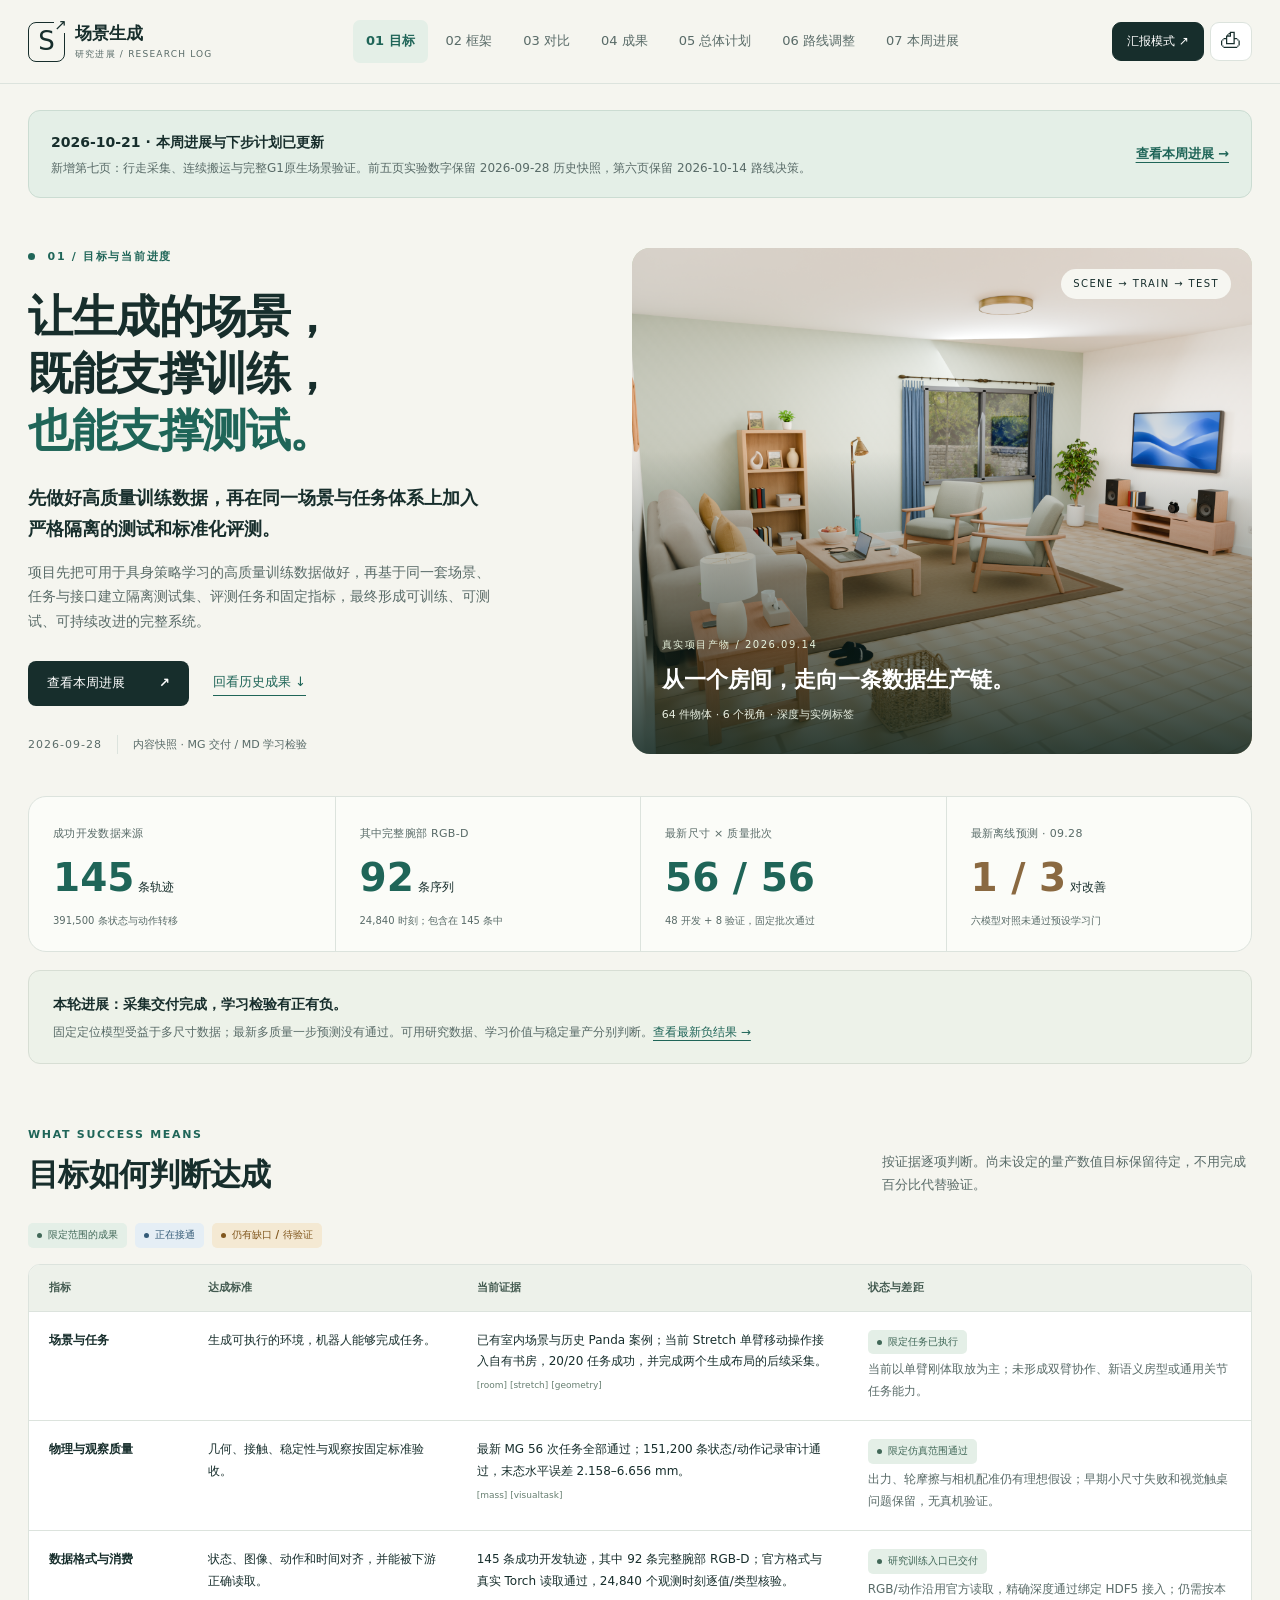
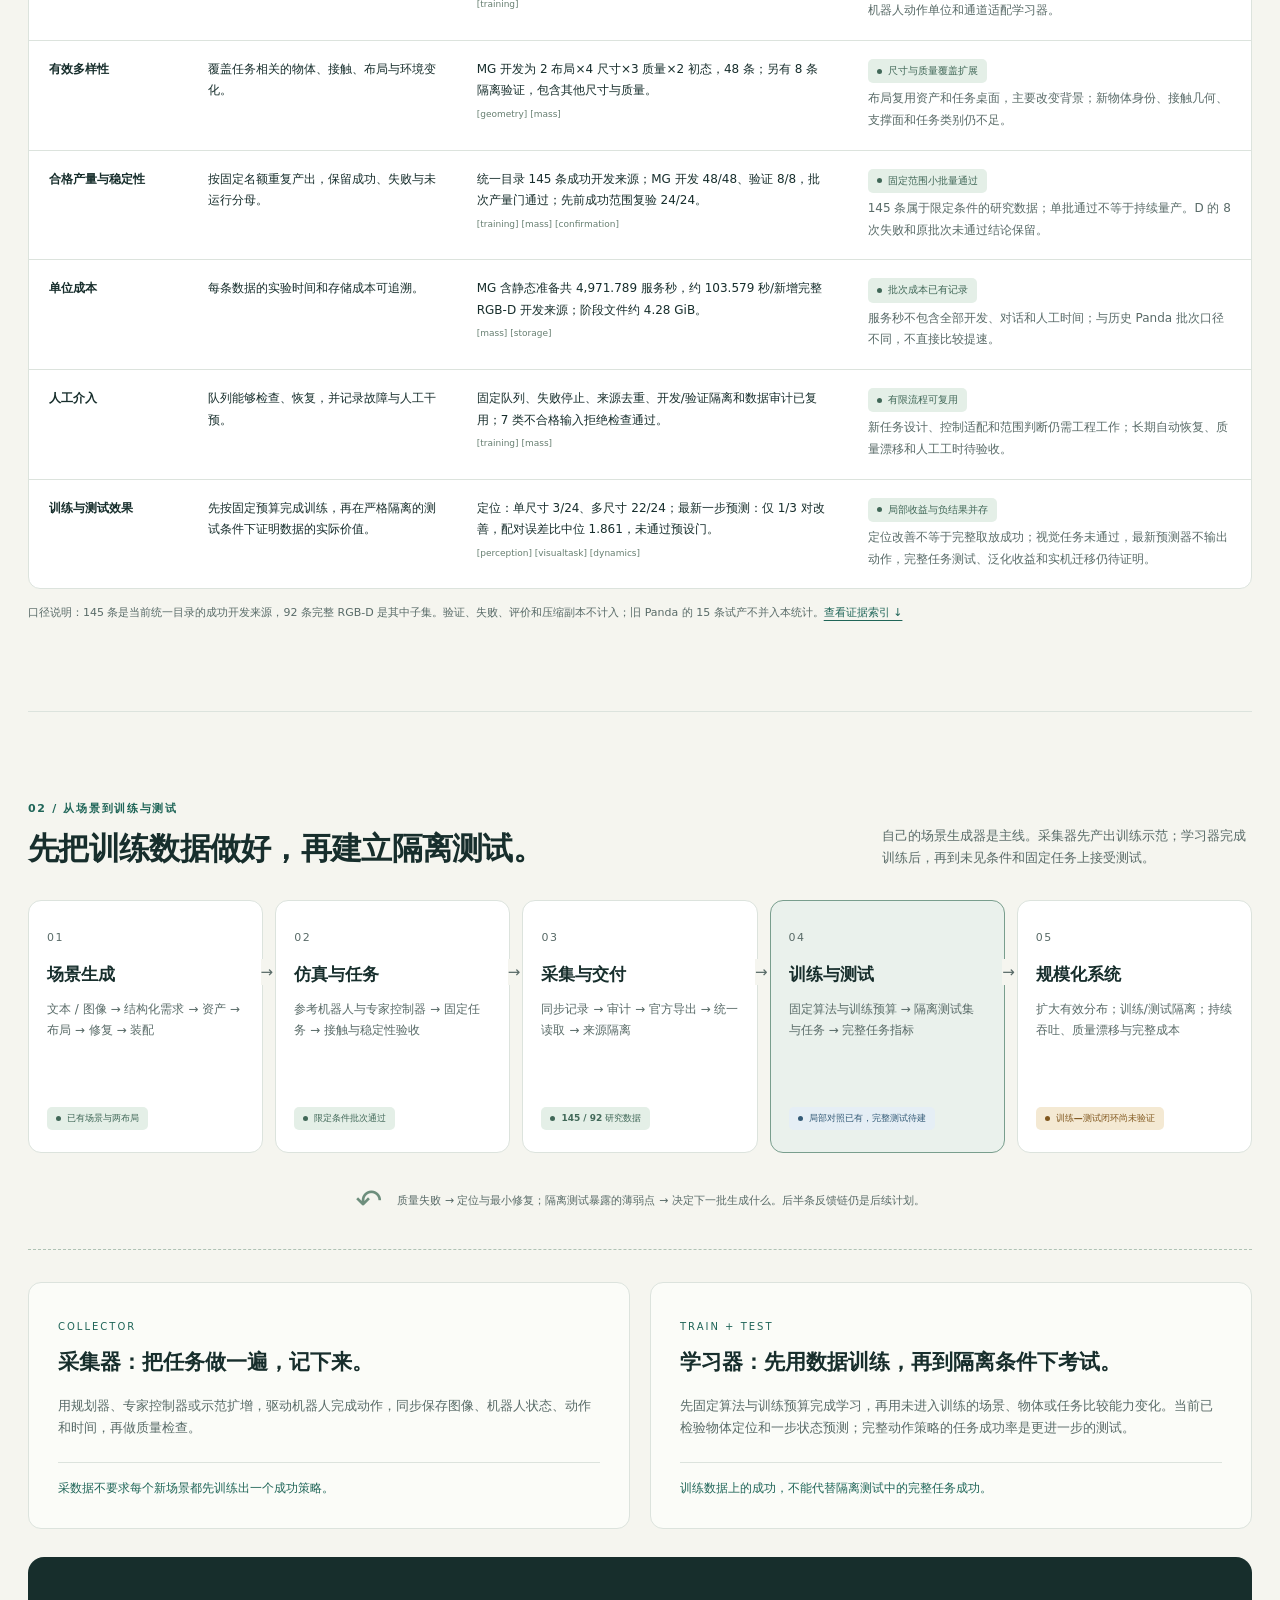
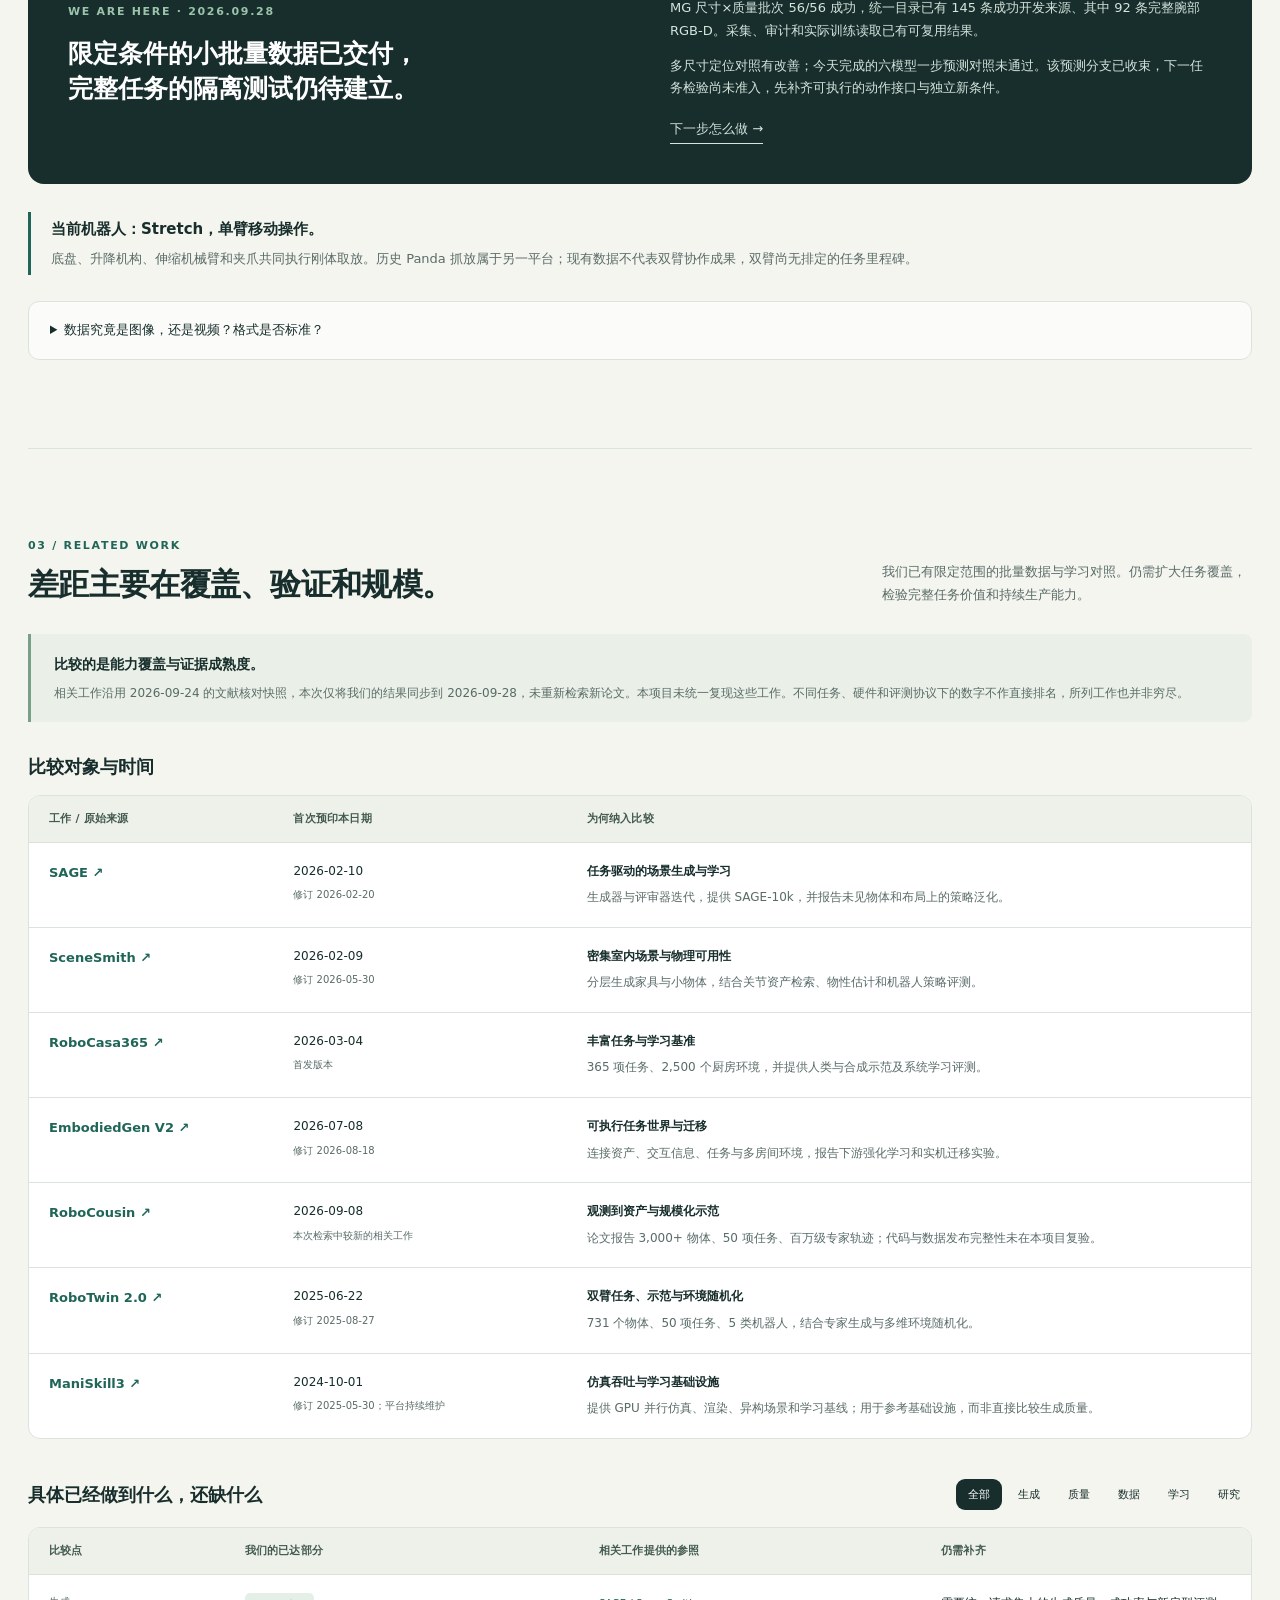
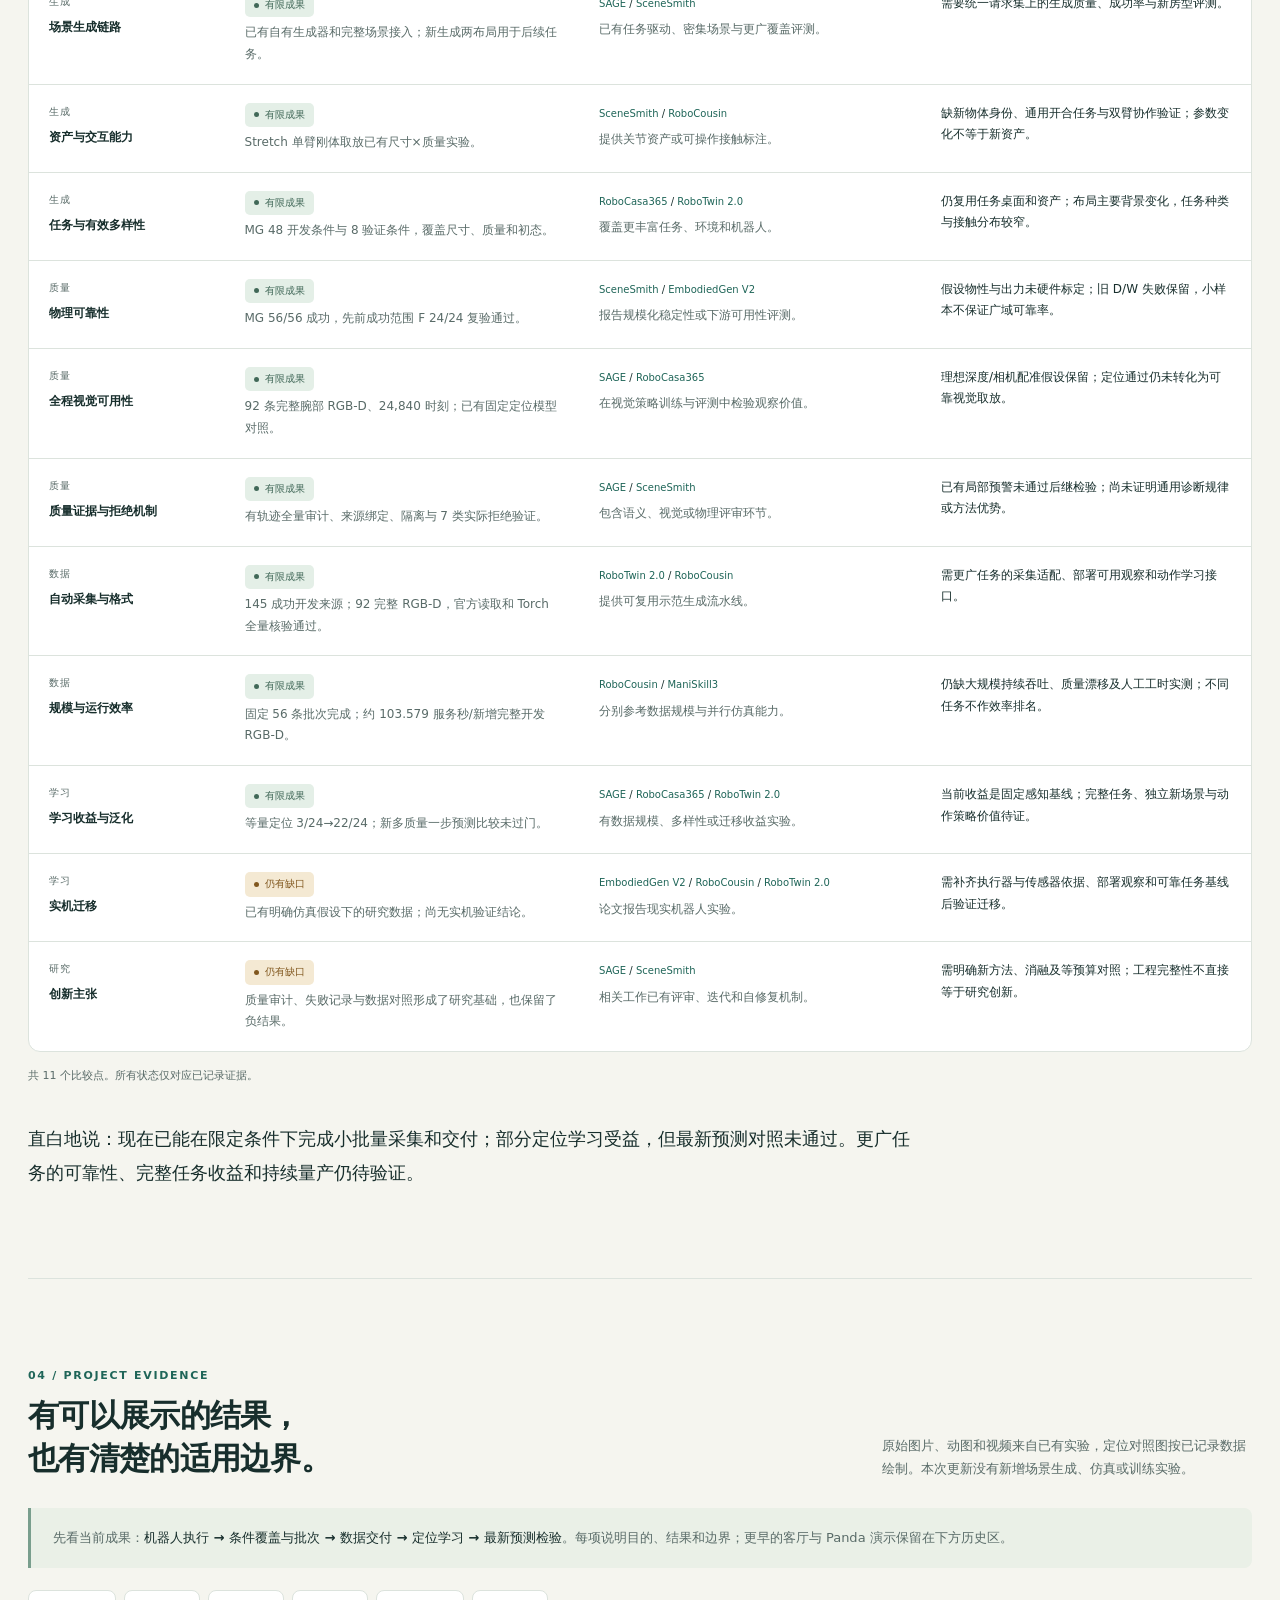
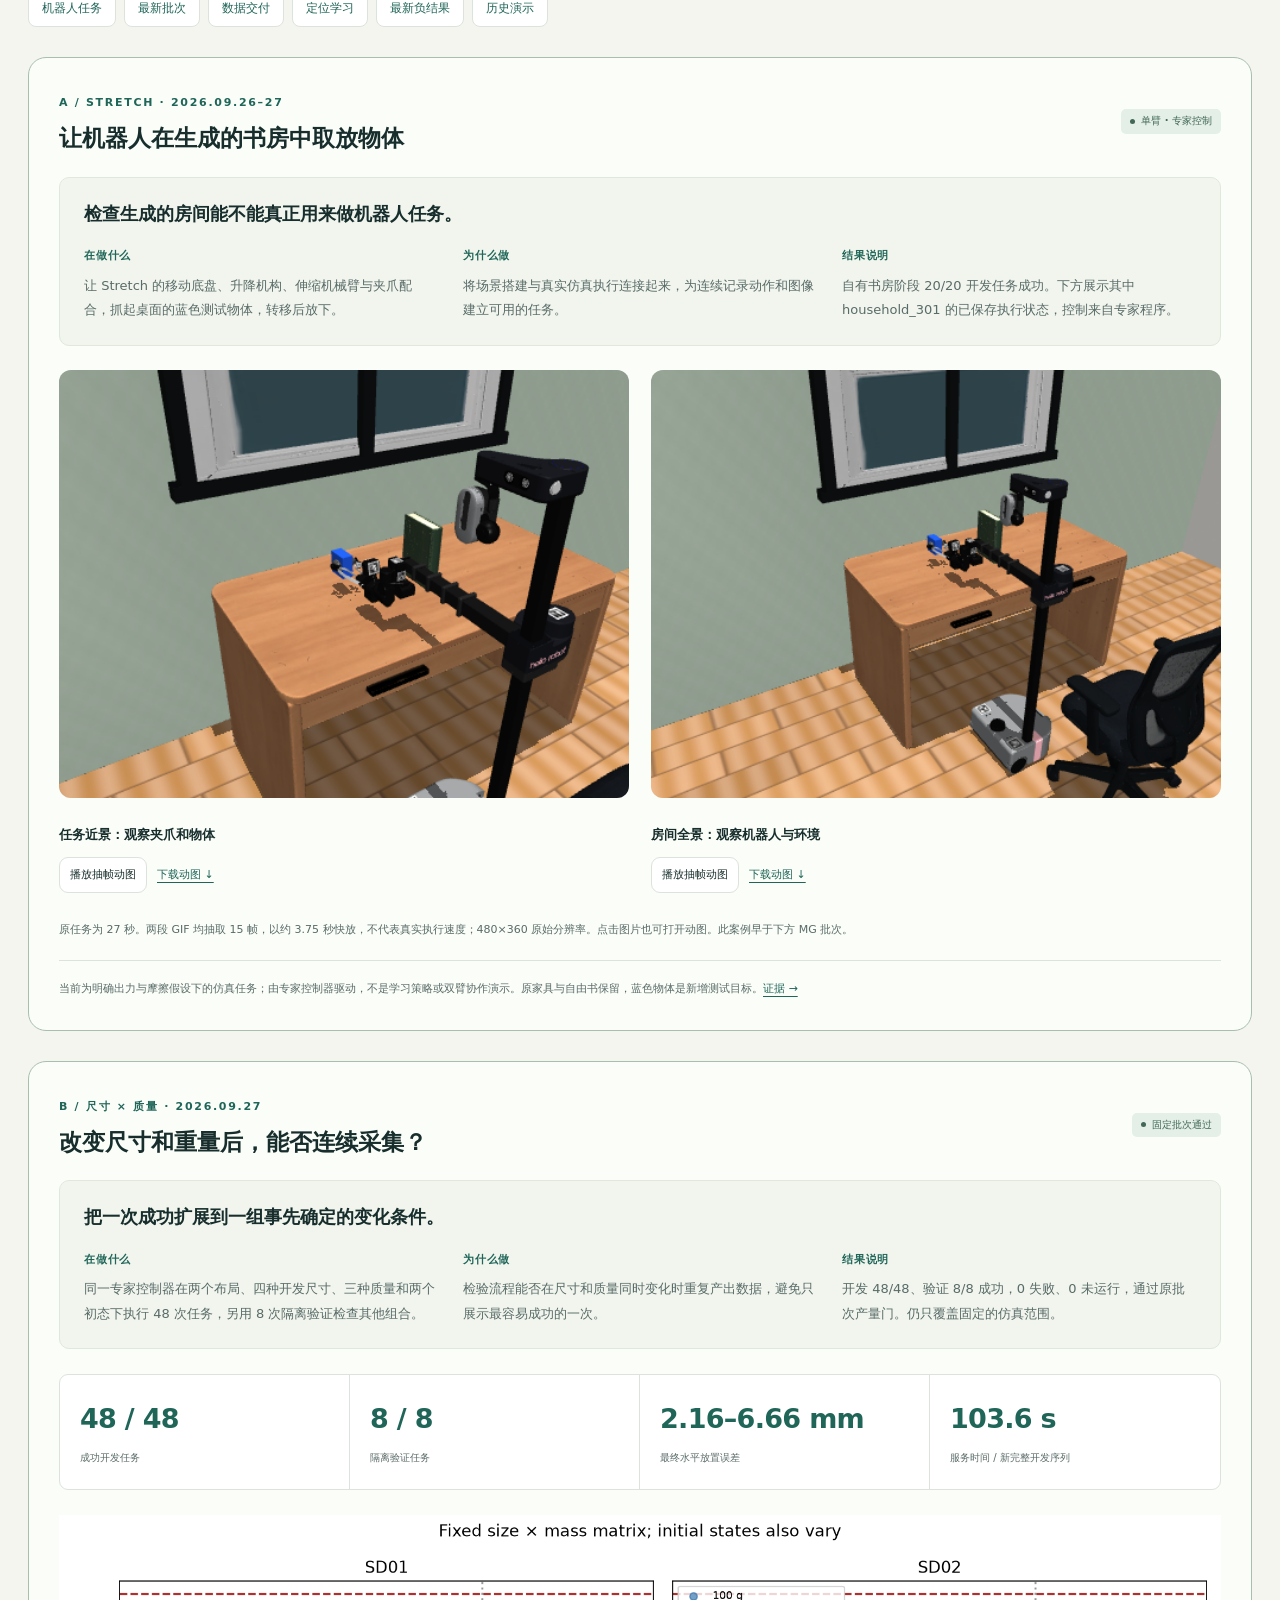
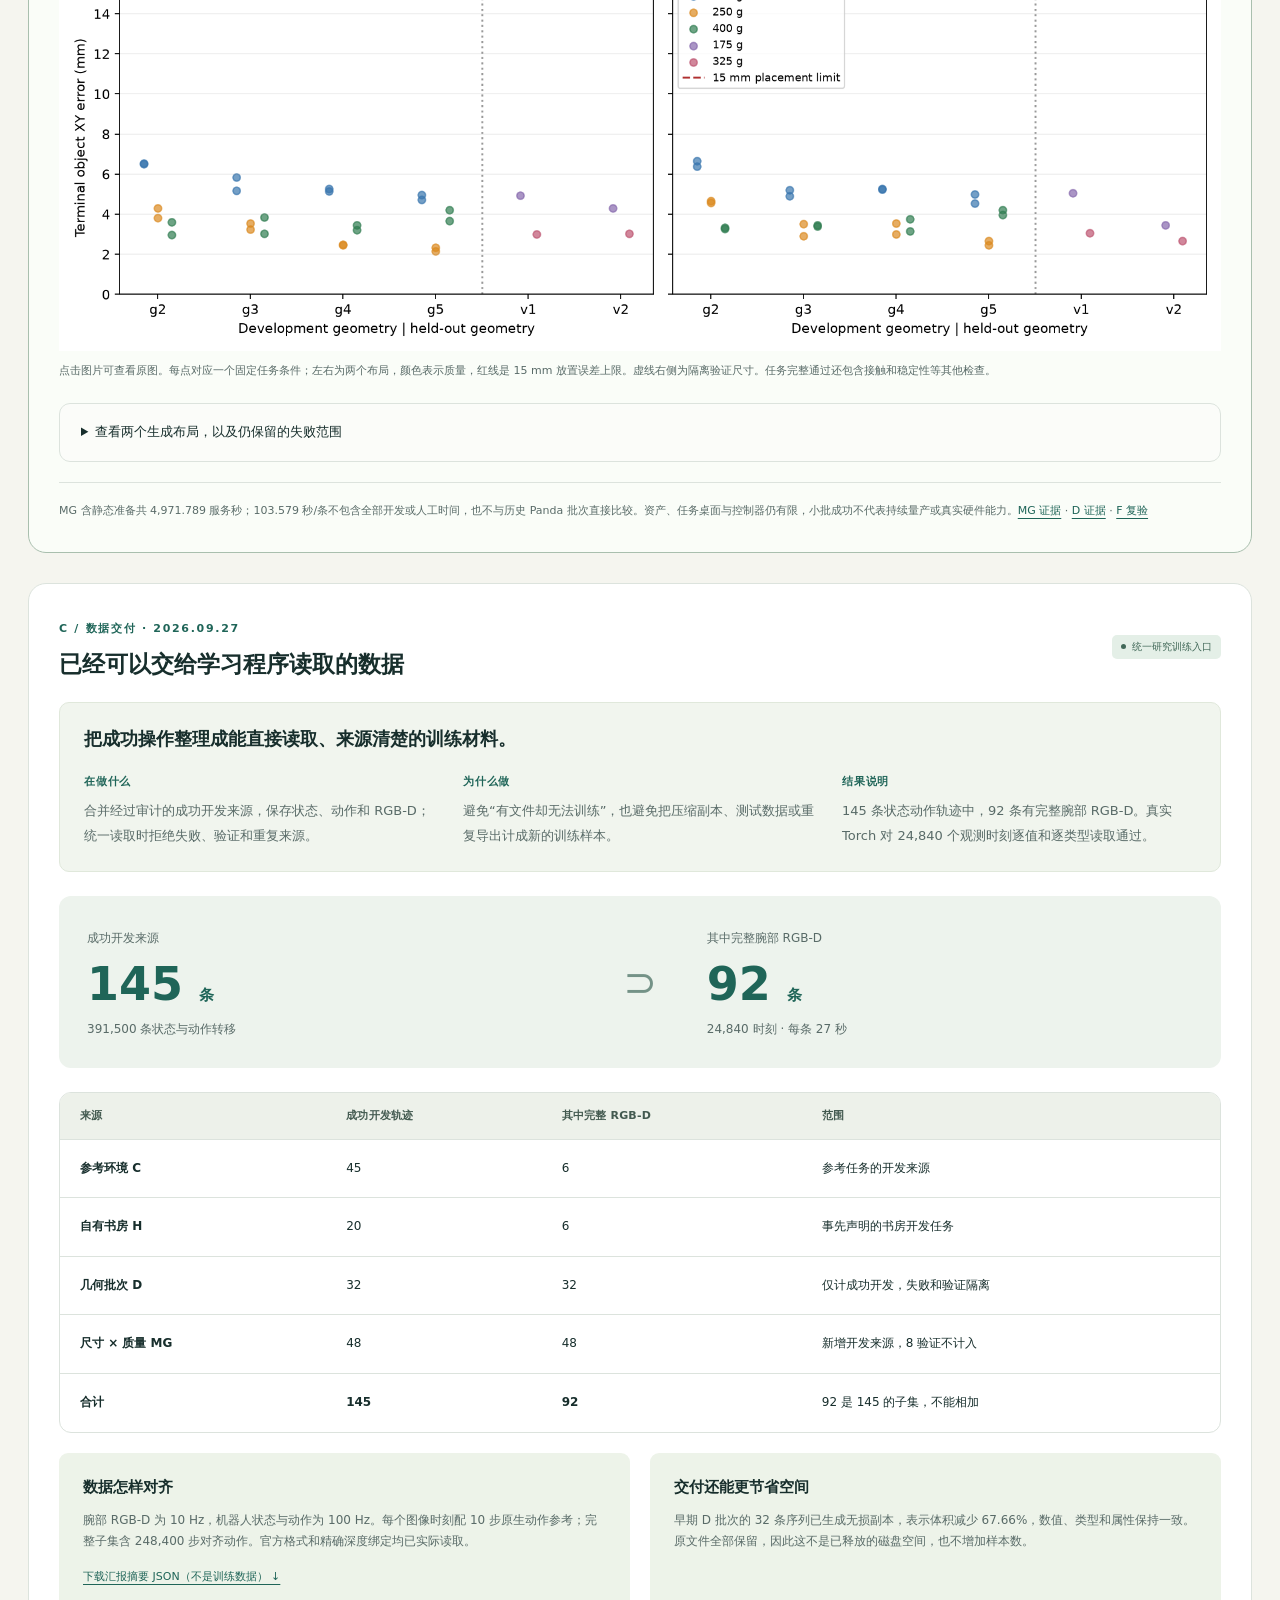
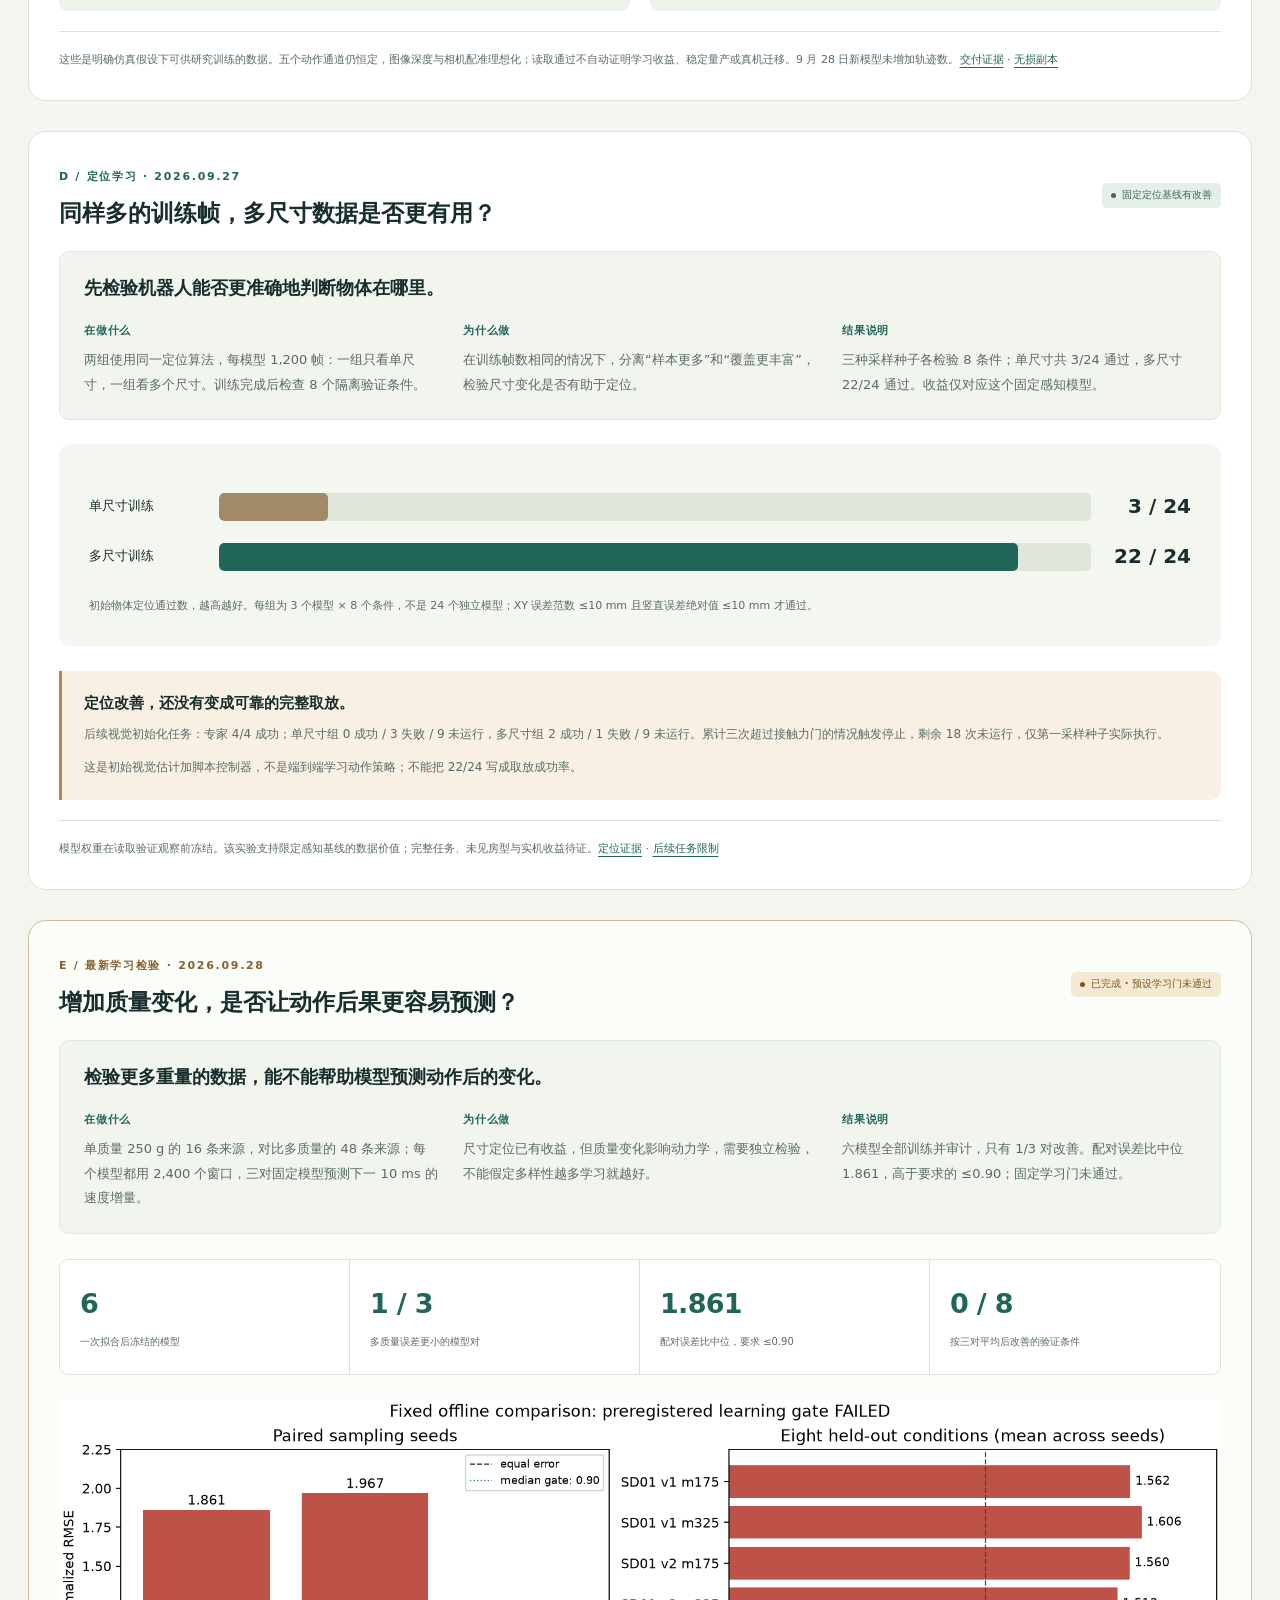
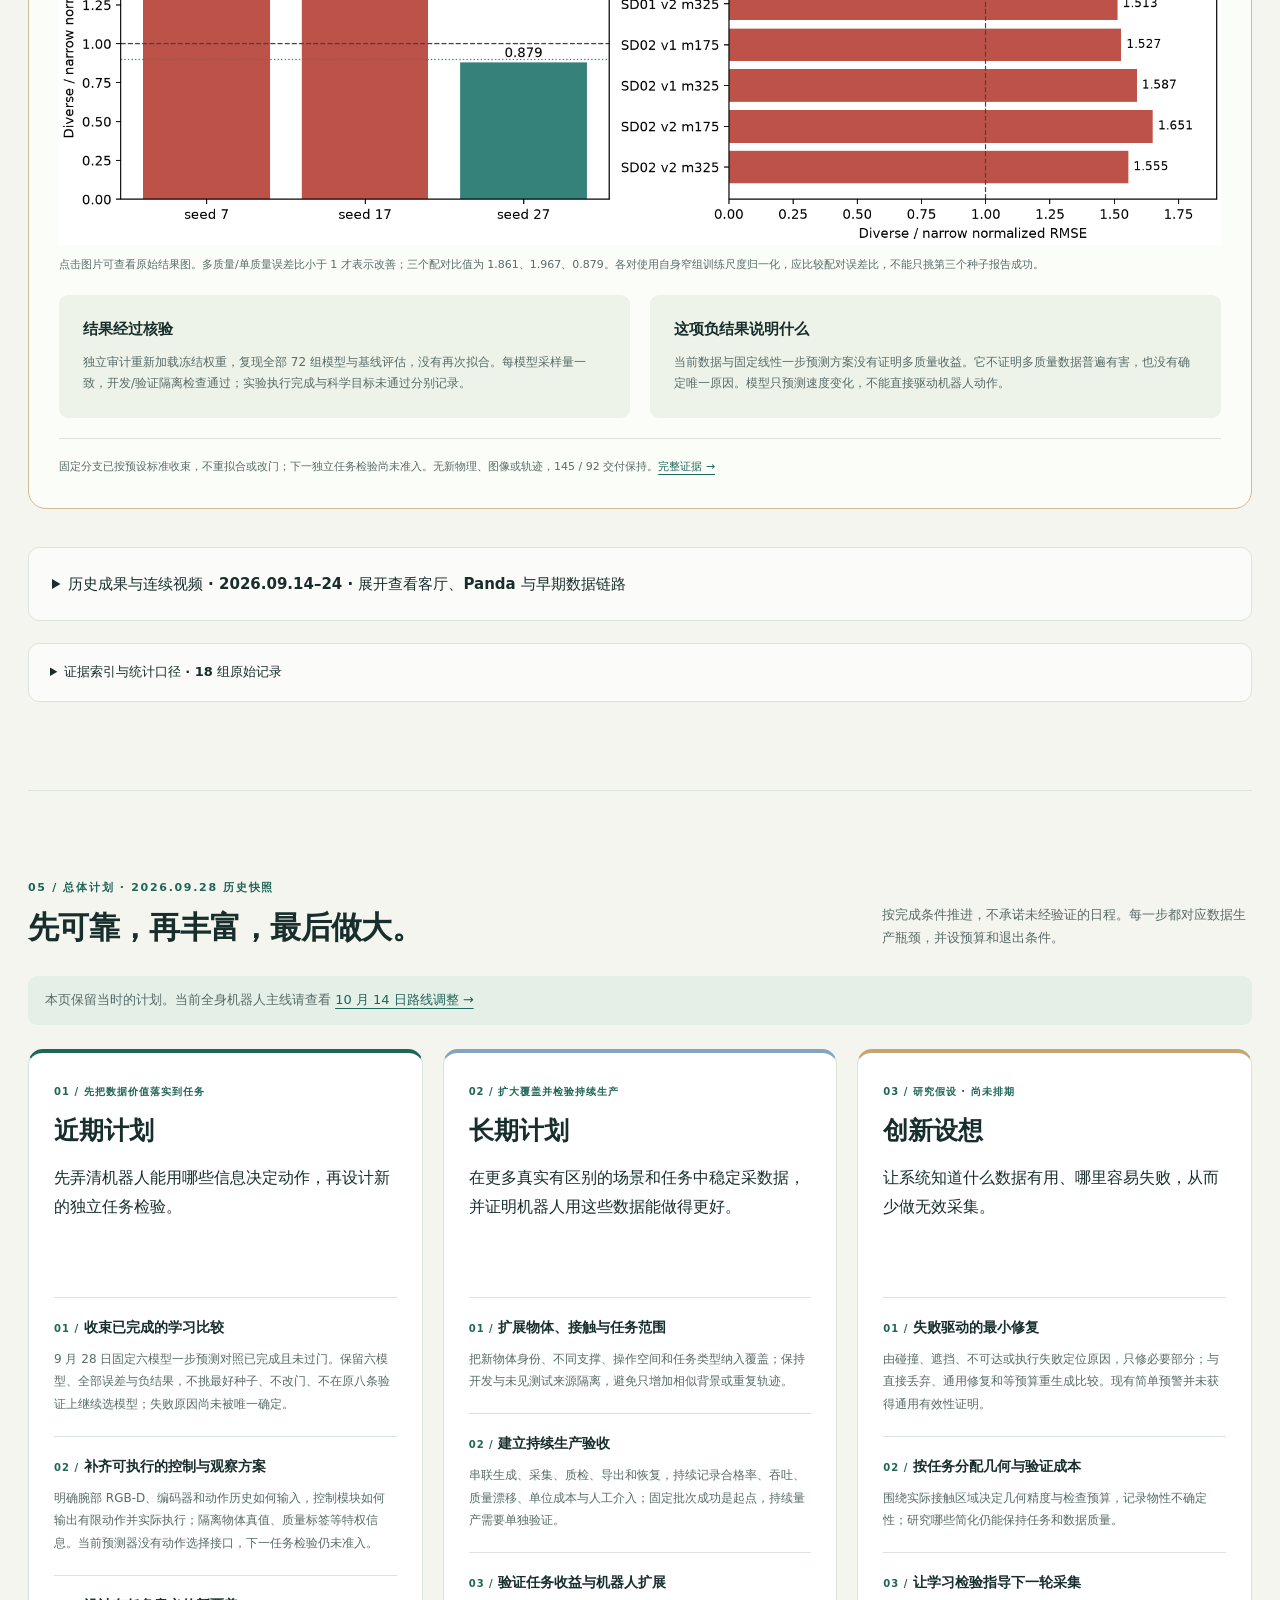
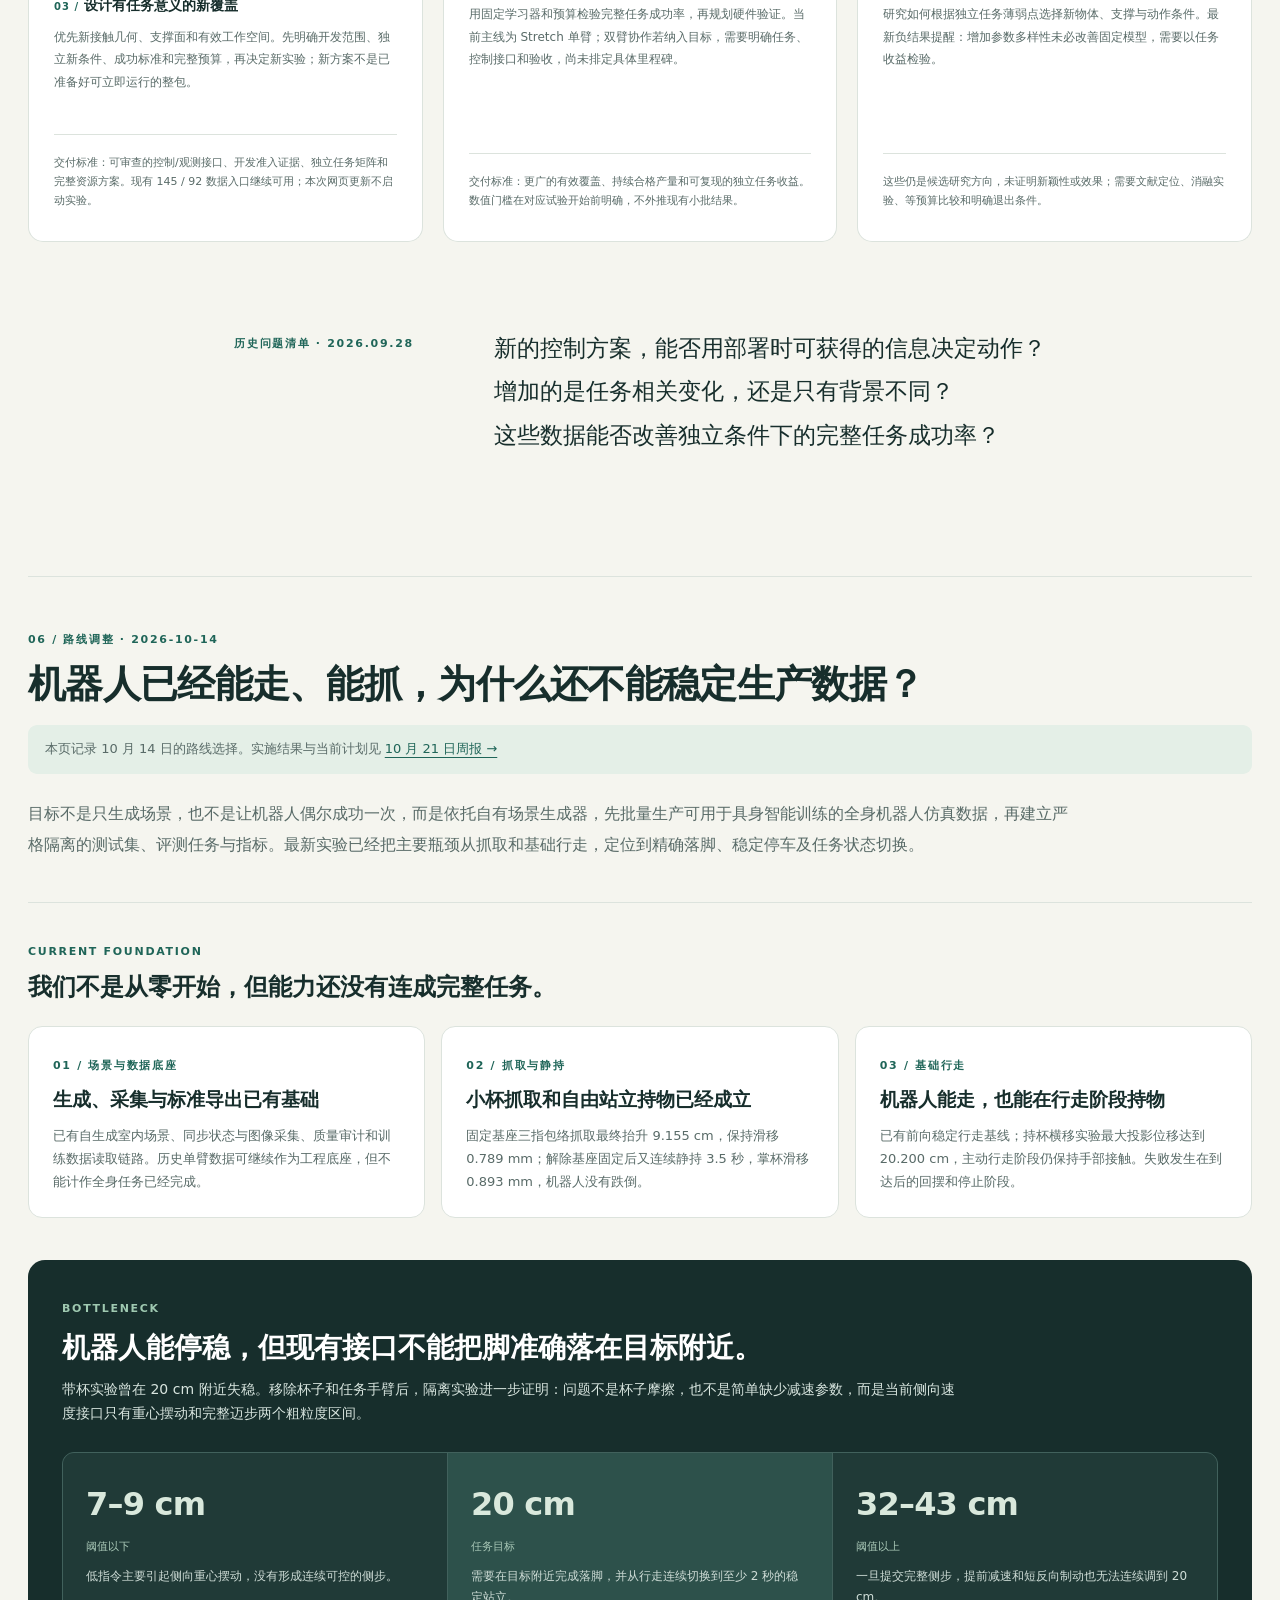
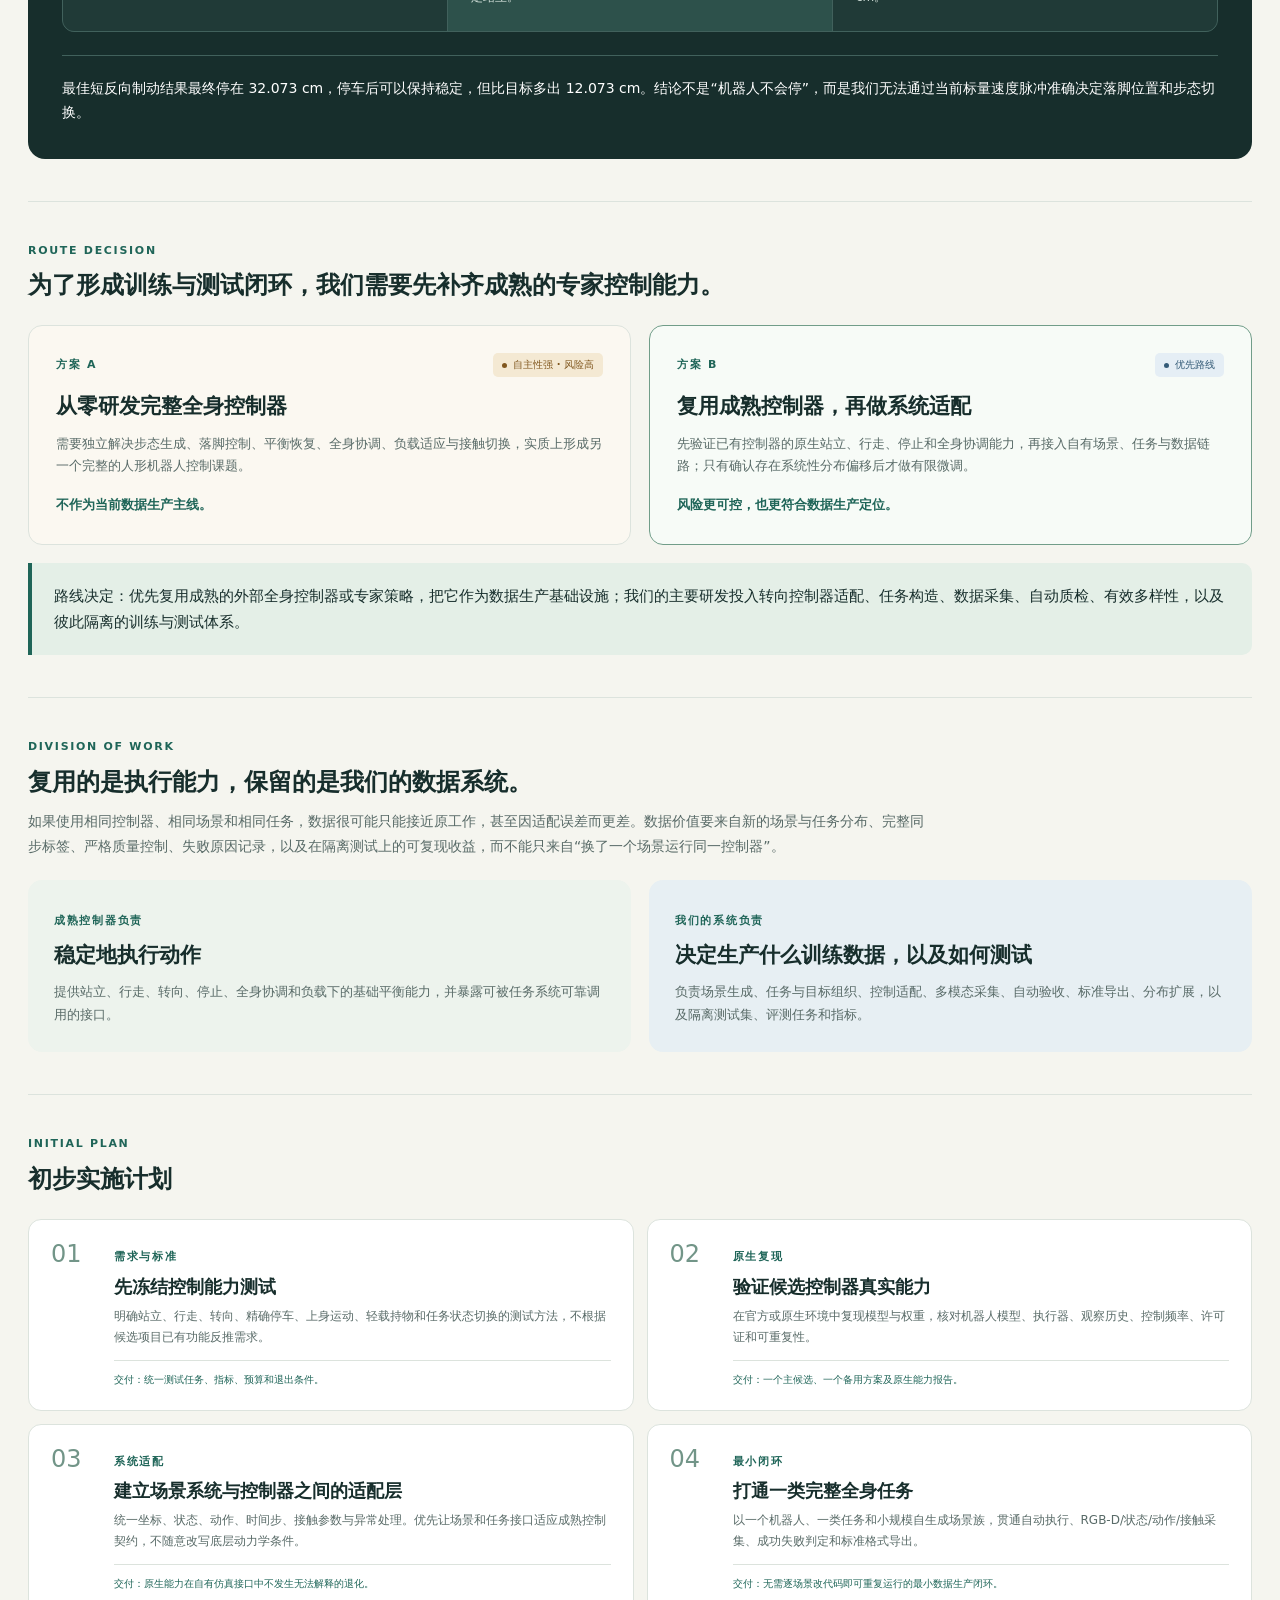
==== commit 4fb42f25: "Add weekly progress and next steps for October 21" ====
--- a/public/index.html
+++ b/public/index.html
@@ -3,23 +3,23 @@
 <head>
   <meta charset="utf-8">
   <meta name="viewport" content="width=device-width, initial-scale=1">
-  <meta name="description" content="面向具身智能训练与测试的场景和仿真数据生成：目标、框架、阶段成果，以及从自研控制调试转向复用成熟全身控制器的最新路线。历史成果快照 2026-09-28；路线调整 2026-10-14。">
+  <meta name="description" content="具身智能场景与仿真数据生成周报：三场景48条行走采集、连续搬运与完整G1原生场景验证。进展截至 2026-10-21，附实测视频、失败分析与下步计划。">
   <meta name="theme-color" content="#173e3b">
-  <title>场景生成工作进展 · 训练与测试 2026-10-14</title>
+  <title>场景生成工作进展 · 本周进展 2026-10-21</title>
   <link rel="icon" href="favicon.svg" type="image/svg+xml">
-  <link rel="stylesheet" href="style.css?v=20261014">
+  <link rel="stylesheet" href="style.css?v=20261021">
   <script src="app.js?v=20261014" defer></script>
 </head>
 <body>
 <a href="#main" class="skip-link">跳转到正文</a>
 <header class="site-header">
   <a href="#goal" class="brand" aria-label="场景生成进展，回到目标"><span class="brand-icon" aria-hidden="true">S<span>↗</span></span><span>场景生成<span class="brand-sub">研究进展 / RESEARCH LOG</span></span></a>
-  <nav aria-label="汇报章节"><a href="#goal" aria-current="location">01 目标</a><a href="#framework">02 框架</a><a href="#comparison">03 对比</a><a href="#results">04 成果</a><a href="#plans">05 总体计划</a><a href="#plan-update">06 路线调整</a></nav>
+  <nav aria-label="汇报章节"><a href="#goal" aria-current="location">01 目标</a><a href="#framework">02 框架</a><a href="#comparison">03 对比</a><a href="#results">04 成果</a><a href="#plans">05 总体计划</a><a href="#plan-update">06 路线调整</a><a href="#weekly-20261021">07 本周进展</a></nav>
   <div class="header-tools"><button type="button" id="present" aria-pressed="false" hidden>汇报模式 <span aria-hidden="true">↗</span></button><button type="button" id="print" class="icon-button" hidden aria-label="打印或保存 PDF" title="打印 / 保存 PDF">⎙</button></div>
 </header>
 <div class="reading-progress" aria-hidden="true"><span></span></div>
 <main id="main">
-<aside class="report-update-notice" aria-label="内容更新范围"><div><strong>2026-10-14 · 训练—测试目标与全身控制路线</strong><p>目标与框架已按“训练数据先行、测试体系随后接入”更新；实验数字仍为 2026-09-28 历史快照，控制器路线见第六部分。</p></div><a href="#plan-update">查看路线调整 →</a></aside>
+<aside class="report-update-notice" aria-label="内容更新范围"><div><strong>2026-10-21 · 本周进展与下步计划已更新</strong><p>新增第七页：行走采集、连续搬运与完整G1原生场景验证。前五页实验数字保留 2026-09-28 历史快照，第六页保留 2026-10-14 路线决策。</p></div><a href="#weekly-20261021">查看本周进展 →</a></aside>
 <section id="goal" class="report-section" aria-labelledby="goal-title" data-label="目标与指标">
   <div class="hero">
     <div class="hero-copy">
@@ -27,7 +27,7 @@
       <h1 id="goal-title">让生成的场景，<br>既能支撑训练，<br><em>也能支撑测试。</em></h1>
       <p class="hero-goal">先做好高质量训练数据，再在同一场景与任务体系上加入严格隔离的测试和标准化评测。</p>
       <p class="hero-description">项目先把可用于具身策略学习的高质量训练数据做好，再基于同一套场景、任务与接口建立隔离测试集、评测任务和固定指标，最终形成可训练、可测试、可持续改进的完整系统。</p>
-      <div class="hero-actions"><a class="button primary" href="#results">查看阶段成果 <span>↗</span></a><a class="text-link" href="#scorecard">目标完成到哪了 <span>↓</span></a></div>
+      <div class="hero-actions"><a class="button primary" href="#weekly-20261021">查看本周进展 <span>↗</span></a><a class="text-link" href="#results">回看历史成果 <span>↓</span></a></div>
       <div class="snapshot"><time datetime="2026-09-28">2026-09-28</time><span>内容快照 · MG 交付 / MD 学习检验</span></div>
     </div>
     <figure class="hero-visual">
@@ -268,6 +268,7 @@
 </section>
 <section id="plan-update" class="report-section route-section" aria-labelledby="plan-update-title" data-label="全身控制路线调整">
   <div class="section-heading"><div><div class="eyebrow">06 / 路线调整 · <time datetime="2026-10-14">2026-10-14</time></div><h2 id="plan-update-title">机器人已经能走、能抓，为什么还不能稳定生产数据？</h2></div></div>
+  <p class="plan-history-note">本页记录 10 月 14 日的路线选择。实施结果与当前计划见 <a href="#weekly-20261021">10 月 21 日周报 →</a></p>
   <p class="route-intro">目标不是只生成场景，也不是让机器人偶尔成功一次，而是依托自有场景生成器，先批量生产可用于具身智能训练的全身机器人仿真数据，再建立严格隔离的测试集、评测任务与指标。最新实验已经把主要瓶颈从抓取和基础行走，定位到精确落脚、稳定停车及任务状态切换。</p>
 
   <div class="route-subsection">
@@ -308,9 +309,43 @@
   <div class="route-conclusion"><span class="eyebrow">CONCLUSION</span><p>下一阶段的重点不是继续围绕单个速度参数修补一个场景，而是先获得可复用的成熟全身控制能力，再把它接入我们的场景、任务、采集和质检系统。先把训练数据生产做好，再加入隔离测试和标准化评测，最终形成低人工介入、成本可统计、质量可验收、能够持续改进的具身仿真系统。</p></div>
 </section>
 
+<section id="weekly-20261021" class="report-section route-section weekly-section" aria-labelledby="weekly-title" data-label="本周进展与下步计划">
+  <div class="section-heading"><div><div class="eyebrow">07 / 本周进展 · <time datetime="2026-10-21">2026-10-21</time></div><h2 id="weekly-title">机器人已经能走、能搬，开始走进原生场景。</h2></div></div>
+  <p class="route-intro">上周主要在选方案、接控制器和检查问题；这一周，我们把控制器真正用起来，跑通了多场景行走采集和完整搬运，并让完整G1在自己生成的房间里完成了行走与停稳。离稳定生产训练数据还有距离，但已经有了可检查、可重复验证的阶段成果。</p>
+  <p class="weekly-period">汇报区间：2026-10-14 → 2026-10-21 · 实验状态截至 10 月 21 日</p>
+  <div class="weekly-metrics"><article><span>多场景行走采集</span><strong>48条</strong><p>3个场景，48个条件全部通过</p></article><article><span>完整搬运验证</span><strong>2 / 3</strong><p>3个起点中2个完成，1个停车失败</p></article><article><span>完整G1原生场景</span><strong>1个通过</strong><p>另外1个中止，1个尚未运行</p></article></div>
+
+  <div class="route-subsection">
+    <div class="route-subheading"><span class="eyebrow">THIS WEEK</span><h3>这一周，主要向前走了三步。</h3></div>
+    <div class="route-progress-grid"><article class="route-progress-card"><span class="eyebrow">01 / 行走与采集</span><h4>能连续跑，也能把数据留下来。</h4><p>在3个自己生成的房间中完成48条行走轨迹，打通自动执行、记录、检查和导出。此前使用简化碰撞模型，暂不代表复杂避障能力。</p></article><article class="route-progress-card"><span class="eyebrow">02 / 完整搬运</span><h4>从空手接近，一直做到放稳撤手。</h4><p>机器人已经能抓起物体、拿着走、停下放好，再松手撤离。当前只验证了一种轻小物体，仍使用简化本体和额外取放支架。</p></article><article class="route-progress-card"><span class="eyebrow">03 / 原生场景</span><h4>换成完整G1，保留房间原来的家具。</h4><p>最新验证直接使用生成的书房，不再为旧脚本另搭测试架。已经有一个起点完成站稳、行走超过1米和停稳，其他起点还需改进。</p></article></div>
+  </div>
+
+  <article id="weekly-native" class="route-subsection">
+    <div class="route-subheading"><span class="eyebrow">LATEST DEMO · 10.21</span><h3>最新演示：完整G1在生成的书房里行走。</h3><p>保留原家具与布局，没有额外支撑。以下是一个通过检查的完整过程。</p></div>
+    <div class="weekly-feature">
+      <figure class="result-media"><video controls playsinline preload="none" poster="assets/week-20261021-native.jpg" aria-label="完整G1在生成书房中站稳、行走并停稳的实测视频"><source src="assets/week-20261021-native.mp4" type="video/mp4"></video><figcaption>21.5秒实测状态回放，按真实速度播放。<a href="assets/week-20261021-native.mp4" download>下载视频 ↓</a></figcaption></figure>
+      <div class="weekly-measurements"><span class="eyebrow">这次完成了什么</span><dl><div><dt>先站稳</dt><dd>10 <small>秒</small></dd></div><div><dt>实际前进</dt><dd>1.17 <small>米</small></dd></div><div><dt>最后停稳</dt><dd>5 <small>秒</small></dd></div></dl><p>已经核对运动、接触与数据记录，并复验了仿真过程。目前只证明这个起点通过，尚未证明换起点也同样可靠。</p></div>
+    </div>
+    <details class="detail-box weekly-videos"><summary>查看本周另外两段演示：行走采集与完整搬运</summary><div class="detail-body weekly-deliveries">
+      <figure class="result-media"><video controls playsinline preload="none" poster="assets/week-20261021-locomotion.jpg" aria-label="多场景行走采集中的一条实测轨迹"><source src="assets/week-20261021-locomotion.mp4" type="video/mp4"></video><figcaption><strong>行走采集 / 6秒</strong><br>48条中的一条。使用简化碰撞模型，画面中的身体为显示代理。</figcaption></figure>
+      <figure class="result-media"><video controls playsinline preload="none" poster="assets/week-20261021-transport.jpg" aria-label="连续抓取搬运放置并撤手的实测视频"><source src="assets/week-20261021-transport.mp4" type="video/mp4"></video><figcaption><strong>完整搬运 / 24.12秒</strong><br>简化本体、额外取放支架，手部使用官方精确模型。尚未迁移到原生家具取放。</figcaption></figure>
+    </div></details>
+  </article>
+
+  <div class="route-subsection weekly-blockers">
+    <div class="route-subheading"><span class="eyebrow">STILL TO SOLVE</span><h3>能做成一次，还需要变成多次可靠成功。</h3><p>换一个起点，仍可能出现行走命令被安全检查拦下、或停车位置不够准的问题。新数据还需补齐同步图像与深度，并检验是否有助于策略学习。目前仍处于开发验证阶段，尚未达到稳定量产。</p></div>
+  </div>
+
+  <div id="weekly-next" class="route-subsection route-roadmap">
+    <div class="route-subheading"><span class="eyebrow">NEXT STEPS</span><h3>下一步：先做可靠，再补齐数据和学习验证。</h3><p>按下面的顺序推进，完成前一步的验证后，再进入下一步。</p></div>
+    <ol><li><span class="route-step-number">01</span><div><span class="eyebrow">近期</span><h4>先让不同起点都能可靠走停</h4><p>解决行走中被安全检查拦下、停车不够准的问题，在同一套配置下验证多个起点。</p><small>验收：三个预定起点都能站稳、走完并停稳。</small></div></li><li><span class="route-step-number">02</span><div><span class="eyebrow">随后</span><h4>在房间原有家具上完成搬运</h4><p>把已跑通的抓取和搬运，逐步接到生成场景原来的桌子等家具上。</p><small>验收：连续完成拿起、搬运、放好和松手撤离。</small></div></li><li><span class="route-step-number">03</span><div><span class="eyebrow">数据</span><h4>补齐图像和深度，验证重复采集</h4><p>把机器人看到的画面与动作同步记录，再用固定的小批次检查成功率、数据完整性和采集成本。</p><small>验收：每次尝试都有完整记录，成功与失败都保留。</small></div></li><li><span class="route-step-number">04</span><div><span class="eyebrow">后续</span><h4>检验这些数据能否帮助机器人学习</h4><p>再扩展房间和物体，用训练时没见过的条件，检查学到的策略能否完成任务。</p><small>验收：用独立测试结果判断数据有没有学习价值。</small></div></li></ol>
+  </div>
+  <details class="detail-box weekly-evidence"><summary>数据口径与证据摘要</summary><div class="detail-body"><article><h4>行走采集</h4><p>3场景48条件全部通过，导出14,400个逐步样本。使用早期简化模型，尚无逐步RGB-D。</p><code>embodied_locomotion_pipeline_20261020_v1 / delivery/DELIVERY.json</code></article><article><h4>连续搬运</h4><p>最终固定控制器3个起点2成功、1停车失败，导出2,426个完整搬运正例样本。</p><code>embodied_transport_continuous_20261020_v3 / FINAL_VALIDATION.json</code></article><article><h4>原生完整G1</h4><p>一个条件通过，一个因拟发关节目标越界而中止，第三个未运行。三条件总体目标尚未完成。</p><code>embodied_native_walk_20261021_v1 / PARTIAL_REVIEW_FINAL.json</code></article><p class="footnote">以上均为开发验证结果。行走、搬运与完整本体验证分别统计；视频是展示材料，不代替训练数据和学习效果验证。</p></div></details>
+</section>
+
 </main>
-<footer class="site-footer"><div><strong>场景生成工作进展</strong><p>2026.10.14 · 训练—测试目标 / 全身控制路线<br>文献核对：2026-09-24 · 历史成果：2026-09-28<br>路线调整：2026-10-14</p></div><p>静态网页，按进展更新与发布。<br>不是实验系统的实时监控面板。</p><a href="#goal">回到开头 ↑</a></footer>
-<div class="presentation-bar" hidden><button type="button" id="prev-section" aria-label="上一部分">← 上一部分</button><span id="presentation-position" aria-live="polite">01 / 06</span><button type="button" id="next-section" aria-label="下一部分">下一部分 →</button><button type="button" id="exit-presentation">退出 <kbd>Esc</kbd></button></div>
+<footer class="site-footer"><div><strong>场景生成工作进展</strong><p>2026.10.21 · G1本周进展与下步计划 / 历史成果分期保留<br>文献核对：2026-09-24 · 历史成果：2026-09-28<br>路线决策：2026-10-14 · 本周进展：2026-10-21</p></div><p>静态网页，按进展更新与发布。<br>不是实验系统的实时监控面板。</p><a href="#goal">回到开头 ↑</a></footer>
+<div class="presentation-bar" hidden><button type="button" id="prev-section" aria-label="上一部分">← 上一部分</button><span id="presentation-position" aria-live="polite">01 / 07</span><button type="button" id="next-section" aria-label="下一部分">下一部分 →</button><button type="button" id="exit-presentation">退出 <kbd>Esc</kbd></button></div>
 <div id="announcer" class="sr-only" aria-live="polite"></div>
 </body>
 </html>
--- a/public/style.css
+++ b/public/style.css
@@ -1,4 +1,24 @@
 @charset "UTF-8";
+/* October 21: weekly progress and next milestones. */
+.weekly-period{font-size:12px;margin-top:16px}
+.weekly-metrics{display:grid;grid-template-columns:repeat(3,minmax(0,1fr));gap:16px;margin:26px 0}
+.weekly-metrics article{padding:24px;border:1px solid var(--line);border-radius:14px;background:var(--white)}
+.weekly-metrics article:last-child{background:var(--ink);color:white;border-color:var(--ink)}
+.weekly-metrics span{font-size:12px}.weekly-metrics strong{display:block;font-size:42px;line-height:1.5;letter-spacing:-1px;font-variant-numeric:tabular-nums}
+.weekly-metrics p{font-size:12px}.weekly-metrics article:last-child p{color:#c3d9ce}
+.weekly-feature{display:grid;grid-template-columns:minmax(0,1.7fr) minmax(250px,1fr);gap:28px;align-items:start;margin-top:24px}
+.weekly-section .result-media{margin:0}.weekly-section .result-media figcaption{font-size:11px;margin-top:10px}
+.weekly-feature video{aspect-ratio:4/3;object-fit:contain}
+.weekly-measurements{padding:24px;border:1px solid var(--line);border-radius:14px;background:white}
+.weekly-measurements dl{margin:20px 0;display:grid;grid-template-columns:1fr 1fr;gap:20px 14px}
+.weekly-measurements dt{font-size:11px;color:var(--muted)}.weekly-measurements dd{margin:5px 0 0;font-size:30px;color:var(--green);line-height:1.3;font-variant-numeric:tabular-nums}
+.weekly-measurements dd small{font-size:13px}.weekly-measurements p{font-size:12px}
+.weekly-deliveries{display:grid;grid-template-columns:1fr 1fr;gap:20px;margin-top:24px}
+.weekly-blockers{background:var(--sand);border:1px solid #e1d2b5;border-radius:16px;padding:30px}
+.weekly-videos,.weekly-evidence{margin-top:24px}.weekly-evidence article{padding:18px 0;border-bottom:1px solid var(--line)}.weekly-evidence h4{font-size:15px;margin-bottom:8px}.weekly-evidence p{font-size:12px}.weekly-evidence code{display:block;overflow-wrap:anywhere;font-size:10px;margin-top:10px;color:var(--muted)}
+@media(max-width:900px){.weekly-feature{grid-template-columns:1fr}.weekly-measurements dl{grid-template-columns:repeat(3,minmax(0,1fr))}.weekly-metrics article{padding:18px}.weekly-metrics strong{font-size:34px}}
+@media(max-width:560px){.weekly-metrics,.weekly-deliveries{grid-template-columns:1fr}.weekly-metrics{gap:10px}.weekly-metrics article{padding:20px}.weekly-measurements dl{grid-template-columns:1fr 1fr}.weekly-blockers{padding:20px}.weekly-metrics strong{font-size:38px}.weekly-period{font-size:11px}}
+@media print{.weekly-metrics{gap:10px}.weekly-metrics article{padding:13px}.weekly-metrics strong{font-size:28px}.weekly-feature{grid-template-columns:1.6fr 1fr;gap:15px}.weekly-measurements{padding:13px}.weekly-measurements dl{grid-template-columns:1fr 1fr;gap:12px}.weekly-measurements dd{font-size:22px}.weekly-deliveries{gap:15px}.weekly-blockers{padding:18px;break-inside:avoid}.weekly-evidence code{font-size:8px}.weekly-metrics article:last-child{-webkit-print-color-adjust:exact;print-color-adjust:exact}}
 :root{--paper:#f5f5ef;--white:#fff;--ink:#172e2c;--muted:#596b68;--line:#dce3dd;--green:#1f6558;--mint:#e4efe7;--sand:#f4e9d3;--blue:#e5eef5;--radius:18px;--max:1320px;color-scheme:light}
 *{box-sizing:border-box}html{scroll-behavior:smooth;scroll-padding-top:106px}body{margin:0;background:var(--paper);color:var(--ink);font-family:Inter,"Noto Sans CJK SC","Microsoft YaHei","PingFang SC",system-ui,sans-serif;font-size:15px;line-height:1.75;-webkit-font-smoothing:antialiased}button,a{-webkit-tap-highlight-color:transparent}a{color:var(--green);text-underline-offset:4px}a:hover{text-decoration-thickness:2px}button{font:inherit;cursor:pointer}button:disabled{opacity:.4;cursor:default}button:focus-visible,a:focus-visible,[tabindex]:focus-visible,summary:focus-visible{outline:3px solid #337bba;outline-offset:4px}h1,h2,h3,h4,p,figure{margin:0}h1,h2,h3,h4{line-height:1.4;font-weight:650}p{color:var(--muted)}p+p{margin-top:12px}img,video{display:block;max-width:100%}img{height:auto}video{width:100%;background:#142423;border-radius:10px}strong{font-weight:650}small{font-size:.8em}button{border:1px solid var(--line);border-radius:9px;padding:8px 14px;color:var(--ink);background:var(--white);white-space:nowrap}button:hover{background:var(--mint)}[hidden]{display:none!important}.sr-only{position:absolute;width:1px;height:1px;padding:0;margin:-1px;overflow:hidden;clip:rect(0,0,0,0);white-space:nowrap;border:0}.skip-link{position:fixed;left:20px;top:-80px;z-index:100;background:white;padding:12px}.skip-link:focus{top:12px}.site-header{height:84px;padding:0 max(28px,calc((100vw - var(--max))/2));background:rgba(245,245,239,.96);display:flex;align-items:center;justify-content:space-between;gap:24px;position:sticky;top:0;z-index:20;border-bottom:1px solid var(--line);backdrop-filter:blur(14px)}.brand{display:flex;align-items:center;gap:10px;text-decoration:none;color:var(--ink);font-size:17px;font-weight:650;white-space:nowrap;line-height:1.3}.brand-icon{width:37px;height:40px;border:1px solid var(--ink);border-radius:8px;display:flex;align-items:center;justify-content:center;font-size:26px;font-weight:500;position:relative}.brand-icon span{font-size:15px;position:absolute;right:-3px;top:-5px;background:var(--paper);line-height:1}.brand-sub{display:block;font-size:9px;letter-spacing:1.2px;font-weight:500;color:var(--muted);margin-top:5px}.site-header nav{display:flex;gap:5px;overflow-x:auto;scrollbar-width:none}.site-header nav a{padding:10px 13px;text-decoration:none;color:var(--muted);font-size:13px;white-space:nowrap;border-radius:7px}.site-header nav a[aria-current]{background:var(--mint);color:var(--green);font-weight:650}.header-tools{display:flex;gap:6px}.header-tools button{font-size:12px}.header-tools button:first-child{background:var(--ink);color:white;border-color:var(--ink)}.header-tools button[aria-pressed=true]{background:var(--green)}.icon-button{font-size:20px!important;padding:0 10px}.reading-progress{height:2px;position:fixed;top:83px;left:0;right:0;z-index:21;pointer-events:none}.reading-progress span{display:block;width:0;height:100%;background:var(--green);transition:width .15s linear}main{max-width:var(--max);margin:0 auto;padding:0 28px}.report-section{padding:88px 0;border-bottom:1px solid var(--line);scroll-margin-top:0}#goal{padding-top:50px}.hero{display:grid;grid-template-columns:1fr 1.12fr;align-items:stretch;gap:50px}.eyebrow{font-family:inherit;font-size:11px;font-weight:650;letter-spacing:1.7px;line-height:1.7;color:var(--green);text-transform:uppercase}.status-dot{width:7px;height:7px;background:var(--green);border-radius:50%;display:inline-block;margin-right:7px}h1{font-size:clamp(36px,3.5vw,55px);line-height:1.27;letter-spacing:-1.5px;margin:22px 0}h1 em{font-style:normal;color:var(--green)}.hero-goal{font-size:18px;font-weight:600;color:var(--ink);max-width:460px}.hero-description{margin-top:15px;max-width:470px;font-size:14px}.hero-actions{display:flex;align-items:center;gap:24px;margin-top:28px}.button{text-decoration:none;display:inline-flex;align-items:center;gap:34px;padding:11px 19px;border-radius:8px;font-size:13px;font-weight:550}.button.primary{background:var(--ink);color:white}.button:hover{background:var(--green)}.text-link{font-size:13px;text-decoration:none;border-bottom:1px solid currentColor;padding-bottom:2px}.snapshot{display:flex;gap:15px;font-size:11px;color:var(--muted);margin:29px 0 0}.snapshot time{font-variant-numeric:tabular-nums;letter-spacing:1px;padding-right:15px;border-right:1px solid var(--line)}.hero-visual{position:relative;min-height:465px;border-radius:var(--radius);overflow:hidden;background:#c6d7b8}.hero-visual>img{width:100%;height:100%;object-fit:cover;object-position:53% 50%;position:absolute;inset:0}.hero-visual:after{content:"";position:absolute;inset:40% 0 0;background:linear-gradient(transparent,rgba(13,37,31,.84))}.hero-visual figcaption{position:absolute;z-index:1;bottom:30px;left:30px;right:24px;display:flex;flex-direction:column;gap:9px;color:white}.image-label{font-size:10px;letter-spacing:1.5px;color:#e7f3dd}.hero-visual figcaption strong{font-size:22px;line-height:1.5;max-width:420px}.hero-visual figcaption>span:last-child{font-size:11px;color:#e6eddf}.visual-corner{position:absolute;top:21px;right:21px;font-size:10px;letter-spacing:1.4px;background:rgba(250,251,246,.88);padding:6px 12px;border-radius:20px;color:var(--ink)}.metric-strip{display:grid;grid-template-columns:repeat(4,1fr);margin-top:42px;border:1px solid var(--line);border-radius:var(--radius);overflow:hidden;background:#fbfcf8}.metric-strip article{padding:22px 24px}.metric-strip article+article{border-left:1px solid var(--line)}.metric-strip article>span{font-size:11px;letter-spacing:.3px;color:var(--muted)}.metric-strip strong{display:block;font-size:39px;line-height:1.7;font-weight:550;font-variant-numeric:tabular-nums;color:var(--green)}.metric-strip strong small{font-size:12px;font-weight:500;color:var(--ink)}.metric-strip .muted-number{color:#8a6941}.metric-strip p{font-size:10px}.subsection{padding-top:62px;scroll-margin-top:100px}.section-heading{display:flex;justify-content:space-between;align-items:flex-end;gap:40px;margin-bottom:27px}.section-heading h2{font-size:31px;letter-spacing:-.7px;margin-top:8px}.section-heading>p{max-width:370px;font-size:13px}.legend{display:flex;gap:8px;margin-bottom:16px;flex-wrap:wrap}.badge{display:inline-flex;align-items:center;gap:6px;font-size:10px;line-height:1.65;white-space:nowrap;padding:4px 9px;border-radius:5px;color:#416858;background:var(--mint);font-weight:550}.badge:before{content:"";width:5px;height:5px;border-radius:50%;background:currentColor}.badge.active{color:#345b77;background:var(--blue)}.badge.gap{color:#80571e;background:var(--sand)}.table-scroll{overflow-x:auto;background:var(--white);border:1px solid var(--line);border-radius:12px;scrollbar-width:thin}table{width:100%;border-collapse:collapse;text-align:left;font-size:12px;line-height:1.8;min-width:780px}th,td{padding:18px 20px;border-bottom:1px solid var(--line);vertical-align:top}thead th{background:#edf1ea;font-weight:650;color:#435a50;font-size:11px;letter-spacing:.2px;padding:13px 20px}tbody th{font-weight:650}tbody tr:last-child td,tbody tr:last-child th{border-bottom:0}tbody tr:hover{background:#fcfdf9}td p{font-size:12px;margin-top:5px}td strong{font-size:12px}td small,th small{display:block;color:var(--muted);font-size:10px;font-weight:400;margin-top:4px}.metrics-table th:nth-child(1){width:13%}.metrics-table th:nth-child(2){width:22%}.metrics-table th:nth-child(3){width:32%}.metrics-table th:nth-child(4){width:33%}.citations{display:block;font-size:9px;margin-top:6px;line-height:1.5}.citations a{text-decoration:none;color:#677f71}.footnote{font-size:11px;line-height:1.8;margin-top:14px}.footnote a{white-space:nowrap}.pipeline{display:grid;grid-template-columns:repeat(5,minmax(0,1fr));padding:0;list-style:none;gap:12px;margin:30px 0 0}.stage{background:#fff;border:1px solid var(--line);border-radius:13px;padding:22px 18px;position:relative}.stage:not(:last-child):after{content:"→";position:absolute;right:-11px;top:58px;background:var(--paper);color:var(--muted);z-index:1}.stage.active{background:#eaf1ec;border:1.5px solid #799e8d}.stage-number{font-size:11px;letter-spacing:1.5px;color:var(--muted)}.stage h3{font-size:17px;margin:14px 0 12px}.stage p{font-size:12px;min-height:88px}.stage .badge{font-size:9px;margin-top:20px;max-width:100%}.feedback-line{display:flex;align-items:center;justify-content:center;gap:15px;margin:20px 0 32px;font-size:11px;border-bottom:1px dashed #afc3b5;padding-bottom:20px}.feedback-line>span{font-size:32px;color:#6d8e7c}.feedback-line strong{font-weight:500}.two-column{display:grid;grid-template-columns:repeat(2,minmax(0,1fr));gap:20px}.explain-card{border:1px solid var(--line);padding:29px;border-radius:13px;background:#fbfcf8}.kicker{font-size:10px;letter-spacing:2px;color:var(--green)}.explain-card h3{font-size:21px;margin:10px 0 17px}.explain-card p{font-size:13px}.explain-card .emphasis{border-top:1px solid var(--line);padding-top:15px;margin-top:22px;font-size:12px;color:var(--green);font-weight:550}.current-stage{background:var(--ink);color:#fff;padding:40px;border-radius:16px;display:grid;grid-template-columns:1fr 1fr;gap:60px;margin:28px 0}.current-stage .eyebrow{color:#9cc3ac}.current-stage h3{font-size:25px;margin-top:13px}.current-stage p{color:#d5e4dc;font-size:13px}.current-stage .text-link{display:inline-block;margin-top:18px;color:#d5e4dc}.detail-box{border:1px solid var(--line);border-radius:11px;background:#fbfcf9;margin-top:22px}.detail-box summary{padding:17px 21px;cursor:pointer;font-size:13px;font-weight:550;list-style-position:inside}.detail-box[open] summary{border-bottom:1px solid var(--line)}.detail-body{padding:23px;font-size:13px}.detail-body h4{font-size:14px;margin:10px 0}.detail-body .two-column{margin:18px 0}.callout{background:#eaf0e7;border-left:3px solid #799f86;border-radius:0 8px 8px 0;padding:18px 23px;margin-bottom:32px;font-size:13px}.callout strong{font-size:14px}.callout p{margin-top:6px;font-size:12px}.table-title{font-size:18px;margin:25px 0 16px}.paper-table th:nth-child(1){width:20%}.paper-table th:nth-child(2){width:24%}.paper-table td time{font-variant-numeric:tabular-nums;font-size:12px;color:var(--ink)}.paper-table th a{font-size:13px;text-decoration:none}.table-toolbar{display:flex;justify-content:space-between;align-items:center;gap:22px;margin:40px 0 17px}.table-toolbar h3{font-size:18px}.filters{display:flex;gap:4px;flex-wrap:wrap}.filters button{padding:5px 11px;font-size:11px;background:transparent;border-color:transparent}.filters button[aria-pressed=true]{background:var(--ink);color:white}.comparison-table{min-width:900px}.comparison-table th:first-child{width:16%}.comparison-table th:nth-child(2){width:29%}.comparison-table th:nth-child(3){width:28%}.comparison-table th:nth-child(4){width:27%}.comparison-table th small{margin:0 0 6px;font-size:10px;letter-spacing:1px}.ref-list{font-size:10px}.ref-list a{text-decoration:none}.takeaway{padding:24px 0 0;max-width:890px;font-size:18px;line-height:1.9;color:var(--ink)}.takeaway strong{font-weight:550}.showcase{background:white;border:1px solid var(--line);border-radius:var(--radius);padding:30px;margin-top:30px;overflow:hidden}.showcase-title{display:flex;justify-content:space-between;align-items:center;gap:15px;margin-bottom:22px}.showcase h3{font-size:23px;margin-top:8px}.scene-viewer{position:relative;background:#e8eee1;border-radius:11px;overflow:hidden}.scene-viewer>a{display:block}.scene-viewer img{width:100%;max-height:580px;object-fit:contain;background:#d4ddca}.viewer-tabs{position:absolute;left:18px;top:18px;z-index:2;display:flex;padding:4px;border:1px solid #d8e1d5;background:rgba(250,252,245,.96);border-radius:9px;gap:3px}.viewer-tabs button{padding:6px 13px;border:0;background:transparent;font-size:11px}.viewer-tabs button[aria-pressed=true]{background:var(--ink);color:white}.viewer-caption{font-size:10px;padding:9px 16px;background:#edf2e8;color:#42594d}.scene-facts{display:grid;grid-template-columns:repeat(4,1fr);padding:21px 0;font-size:11px;gap:20px}.scene-facts strong{font-size:23px;margin-right:6px;color:var(--green)}.scene-details{display:grid;grid-template-columns:repeat(3,minmax(0,1fr));gap:14px}.scene-details>a{display:block;text-decoration:none;font-size:10px}.scene-details img{border-radius:7px;aspect-ratio:3/2;object-fit:cover}.scene-details span{display:block;margin-top:7px}.boundary{border-top:1px solid var(--line);padding-top:18px;margin-top:20px;font-size:11px;line-height:1.9}.video-grid{display:grid;grid-template-columns:1fr 1fr;gap:20px}.video-grid video{aspect-ratio:4/3;object-fit:contain}.video-grid figcaption{display:flex;justify-content:space-between;gap:10px;font-size:12px;margin-top:10px}.video-grid figcaption a{font-size:10px}.compact-video{max-width:740px;margin:auto}.compact-video>a{font-size:11px;display:inline-block;margin-top:10px}.showcase-lead{max-width:940px;font-size:14px;margin-bottom:20px}.latest{background:#fafdF8;border-color:#a9bfae}.mini-metrics{display:grid;grid-template-columns:repeat(4,1fr);border:1px solid var(--line);border-radius:9px;background:#fff;margin:25px 0}.mini-metrics>div{padding:20px;border-right:1px solid var(--line)}.mini-metrics>div:last-child{border-right:0}.mini-metrics strong{display:block;font-size:27px;color:var(--green);font-variant-numeric:tabular-nums;letter-spacing:-.7px}.mini-metrics span{font-size:10px;color:var(--muted)}.frame-strip{display:flex;overflow-x:auto;gap:12px;padding-bottom:16px;scroll-snap-type:x proximity;scrollbar-width:thin}.frame-strip figure{flex:0 0 220px;scroll-snap-align:start}.frame-strip img{width:220px;height:165px;border-radius:6px;background:#eee}.frame-strip figcaption{display:flex;justify-content:space-between;font-size:11px;margin-top:7px}.frame-strip figcaption span{color:var(--muted);font-size:10px}.data-card{background:#edf3e9;padding:24px;border-radius:9px;margin-top:20px;font-size:12px}.data-card h4{font-size:15px;margin-bottom:12px}.data-card strong{display:block;margin-top:12px;color:var(--green);font-size:12px}.data-card>a{display:inline-block;margin-top:15px;font-size:11px}.history-grid{gap:24px}.history-grid .showcase{padding:26px;display:flex;flex-direction:column}.history-grid h3{font-size:20px;margin-bottom:20px}.chart{width:100%;height:310px;object-fit:contain;background:#fafbfa}.history-grid video{height:310px;object-fit:contain}.history-grid>article>p:not(.boundary){font-size:12px;margin-top:18px}.history-grid .boundary{margin-top:auto;padding-top:16px;min-height:105px}.history-grid>article>p:not(.boundary){margin-bottom:22px}.evidence-grid{display:grid;grid-template-columns:1fr 1fr;gap:22px}.evidence-item{scroll-margin-top:120px;border-top:1px solid var(--line);padding-top:20px}.evidence-item h4{font-size:14px}.evidence-item p{font-size:12px}.evidence-item .eyebrow{font-size:9px}.evidence-item details{margin-top:10px}.evidence-item details summary{font-size:10px;padding:0;border:0;background:none}.evidence-item code{display:block;overflow-wrap:anywhere;font-size:10px;background:#edf0e9;margin-top:5px;padding:7px;color:#637366}.evidence-item:target{background:#eaf1e6;padding:20px;border-radius:8px}.evidence-index .footnote{margin-top:0;margin-bottom:25px}.plan-grid{display:grid;grid-template-columns:repeat(3,minmax(0,1fr));gap:20px}.plan-card{background:#fff;border:1px solid var(--line);border-radius:15px;padding:30px 25px;display:flex;flex-direction:column}.plan-card:first-child{border-top:4px solid var(--green)}.plan-card:nth-child(2){border-top:4px solid #84a3bc}.plan-card:nth-child(3){border-top:4px solid #c6a66e}.plan-card .eyebrow{font-size:10px;letter-spacing:1px}.plan-card h3{font-size:25px;margin-top:13px}.plan-card .plain{font-size:16px;color:var(--ink);font-weight:550;margin-top:16px;min-height:125px;line-height:1.8}.plan-card ol{list-style:none;padding:0;margin:8px 0 20px;counter-reset:plan}.plan-card li{padding:20px 0;border-top:1px solid var(--line);counter-increment:plan}.plan-card li h4{font-size:14px;margin-bottom:10px}.plan-card li h4:before{content:"0" counter(plan) " / ";font-size:10px;color:var(--green);letter-spacing:1px}.plan-card li p{font-size:12px;line-height:1.9}.exit-rule{border-top:1px solid var(--line);padding-top:18px;font-size:11px;margin-top:auto;background:transparent}.closing-note{display:flex;gap:80px;justify-content:center;align-items:flex-start;margin:55px 0 0;padding:30px}.closing-note .eyebrow{margin-top:8px}.closing-note p{font-size:23px;line-height:1.9;color:var(--ink)}.site-footer{max-width:var(--max);margin:auto;padding:30px 28px;display:flex;align-items:center;justify-content:space-between;gap:24px}.site-footer strong{font-size:13px}.site-footer p,.site-footer a{font-size:10px}.site-footer>p{margin-top:0}.site-footer>div>p{margin-top:4px}.presentation-bar{position:fixed;bottom:20px;left:50%;transform:translateX(-50%);display:flex;align-items:center;gap:15px;background:var(--ink);padding:10px 12px;border:1px solid #405b50;border-radius:14px;color:white;z-index:30;box-shadow:0 4px 30px #122e2829}.presentation-bar button{border:1px solid #53665c;background:#24453b;color:white;font-size:11px;padding:7px 13px}.presentation-bar span{min-width:150px;text-align:center;font-size:11px;letter-spacing:1px}.presentation-bar kbd{font-size:9px;color:#c9d6ce;margin-left:5px}.presenting .report-section{min-height:calc(100vh - 84px);border:0;padding:45px 0 125px}.presenting .site-footer{display:none}.presenting .reading-progress{display:none}.presenting .section-heading h2{font-size:36px}.presenting h1{font-size:clamp(40px,4vw,62px)}.presenting .hero-description{font-size:16px}.presenting table{font-size:14px}.presenting td p{font-size:14px}.presenting .hero-visual{min-height:500px}.presenting .section-heading>p{font-size:15px}
 .results-reading-guide{padding:18px 22px;border-left:3px solid #799e8d;background:#eaf0e7;border-radius:0 8px 8px 0;font-size:13px;line-height:1.9}.results-reading-guide strong{color:var(--ink);font-weight:550}.showcase[id]{scroll-margin-top:110px}.result-explainer{background:#f1f5ee;border:1px solid #e0e8db;border-radius:10px;padding:22px 24px;margin-bottom:24px}.result-explainer .result-purpose{font-size:18px;font-weight:600;line-height:1.6;color:var(--ink)}.result-explainer dl{display:grid;grid-template-columns:repeat(3,minmax(0,1fr));gap:25px;margin:18px 0 0}.result-explainer dt{font-size:11px;font-weight:650;letter-spacing:.8px;color:var(--green);margin-bottom:8px}.result-explainer dd{font-size:13px;line-height:1.9;color:var(--muted);margin:0}.history-context{margin:42px 0 0;padding:0 3px}.history-context h3{font-size:22px;margin-bottom:10px}.history-context p{font-size:13px;max-width:980px}.history-grid .result-explainer{padding:21px;margin-bottom:22px}.history-grid .result-explainer .result-purpose{font-size:16px}.history-grid .result-explainer dl{display:block;margin-top:17px}.history-grid .result-explainer dl>div+div{margin-top:16px}.result-media figcaption{font-size:11px;line-height:1.85;color:var(--muted);margin-top:12px}.history-grid .result-media{margin-top:auto}.history-grid .boundary{margin-top:0}.presenting .result-explainer dd{font-size:14px}
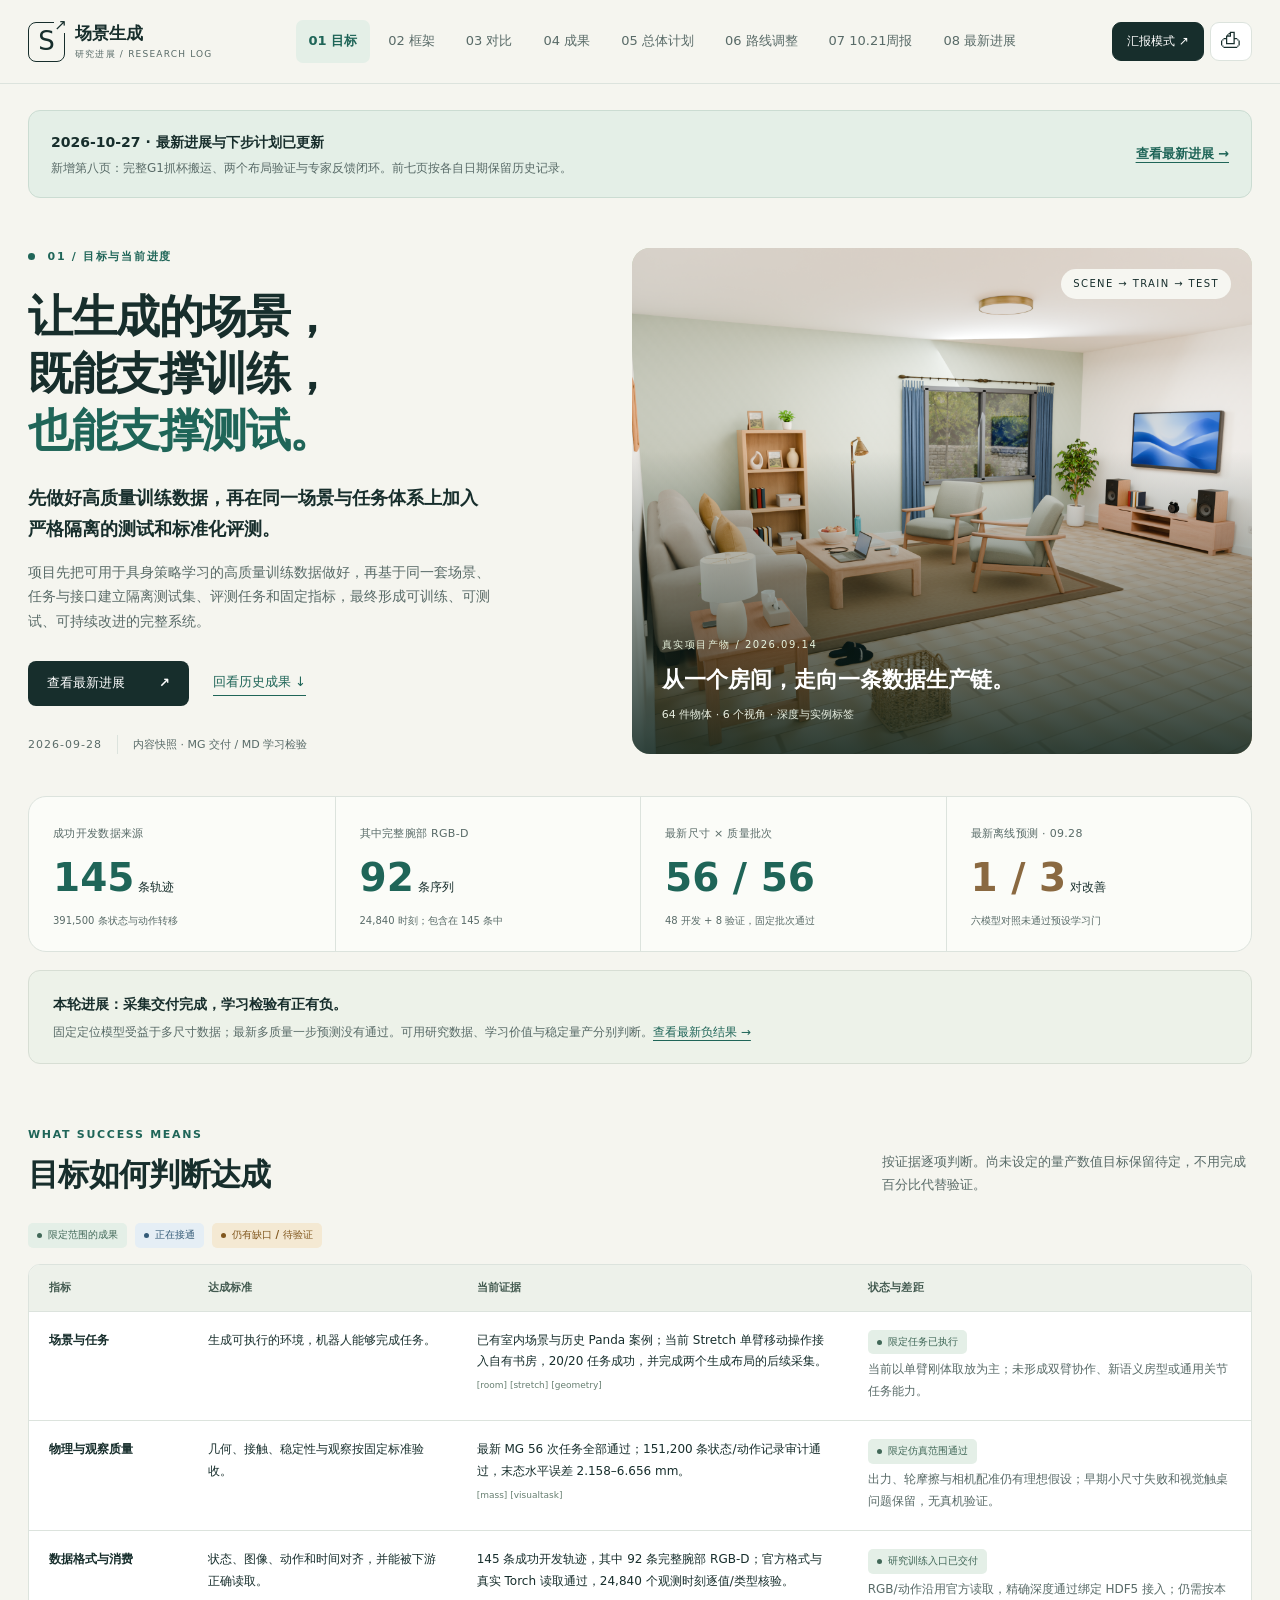
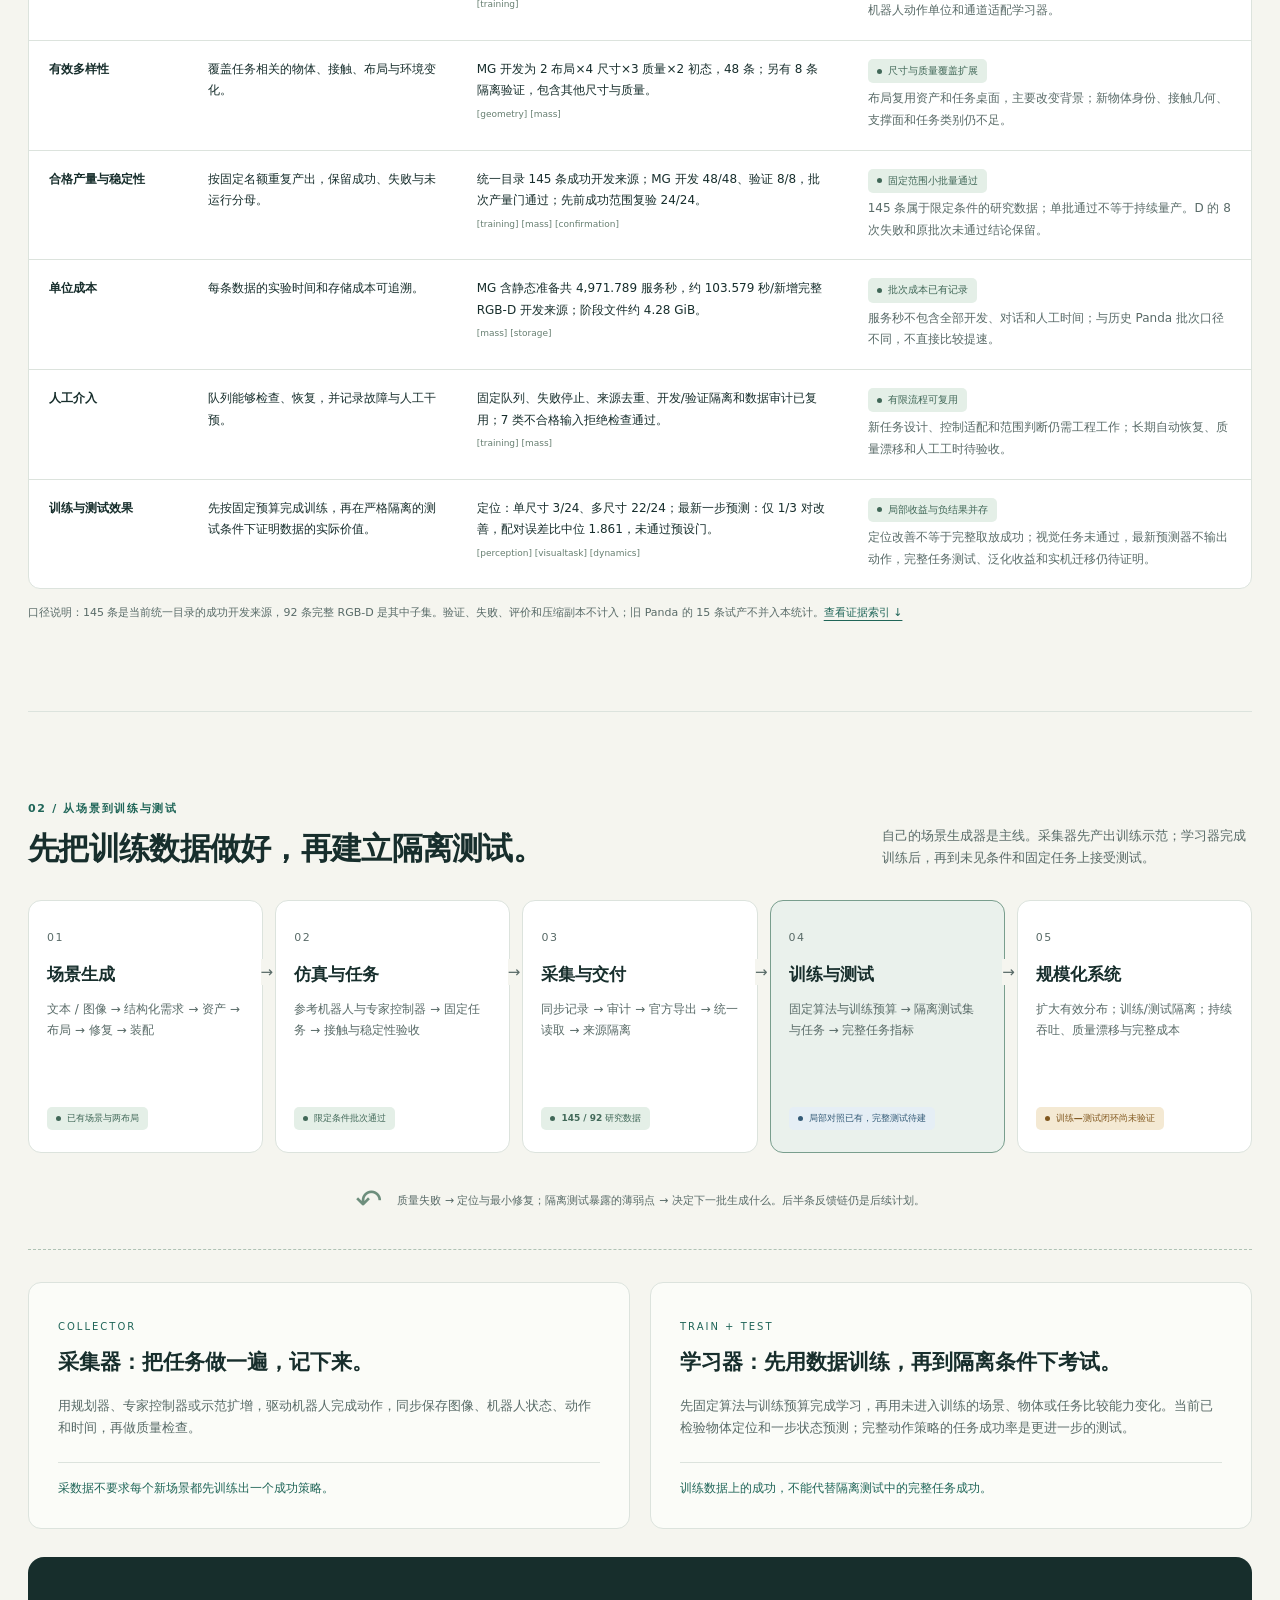
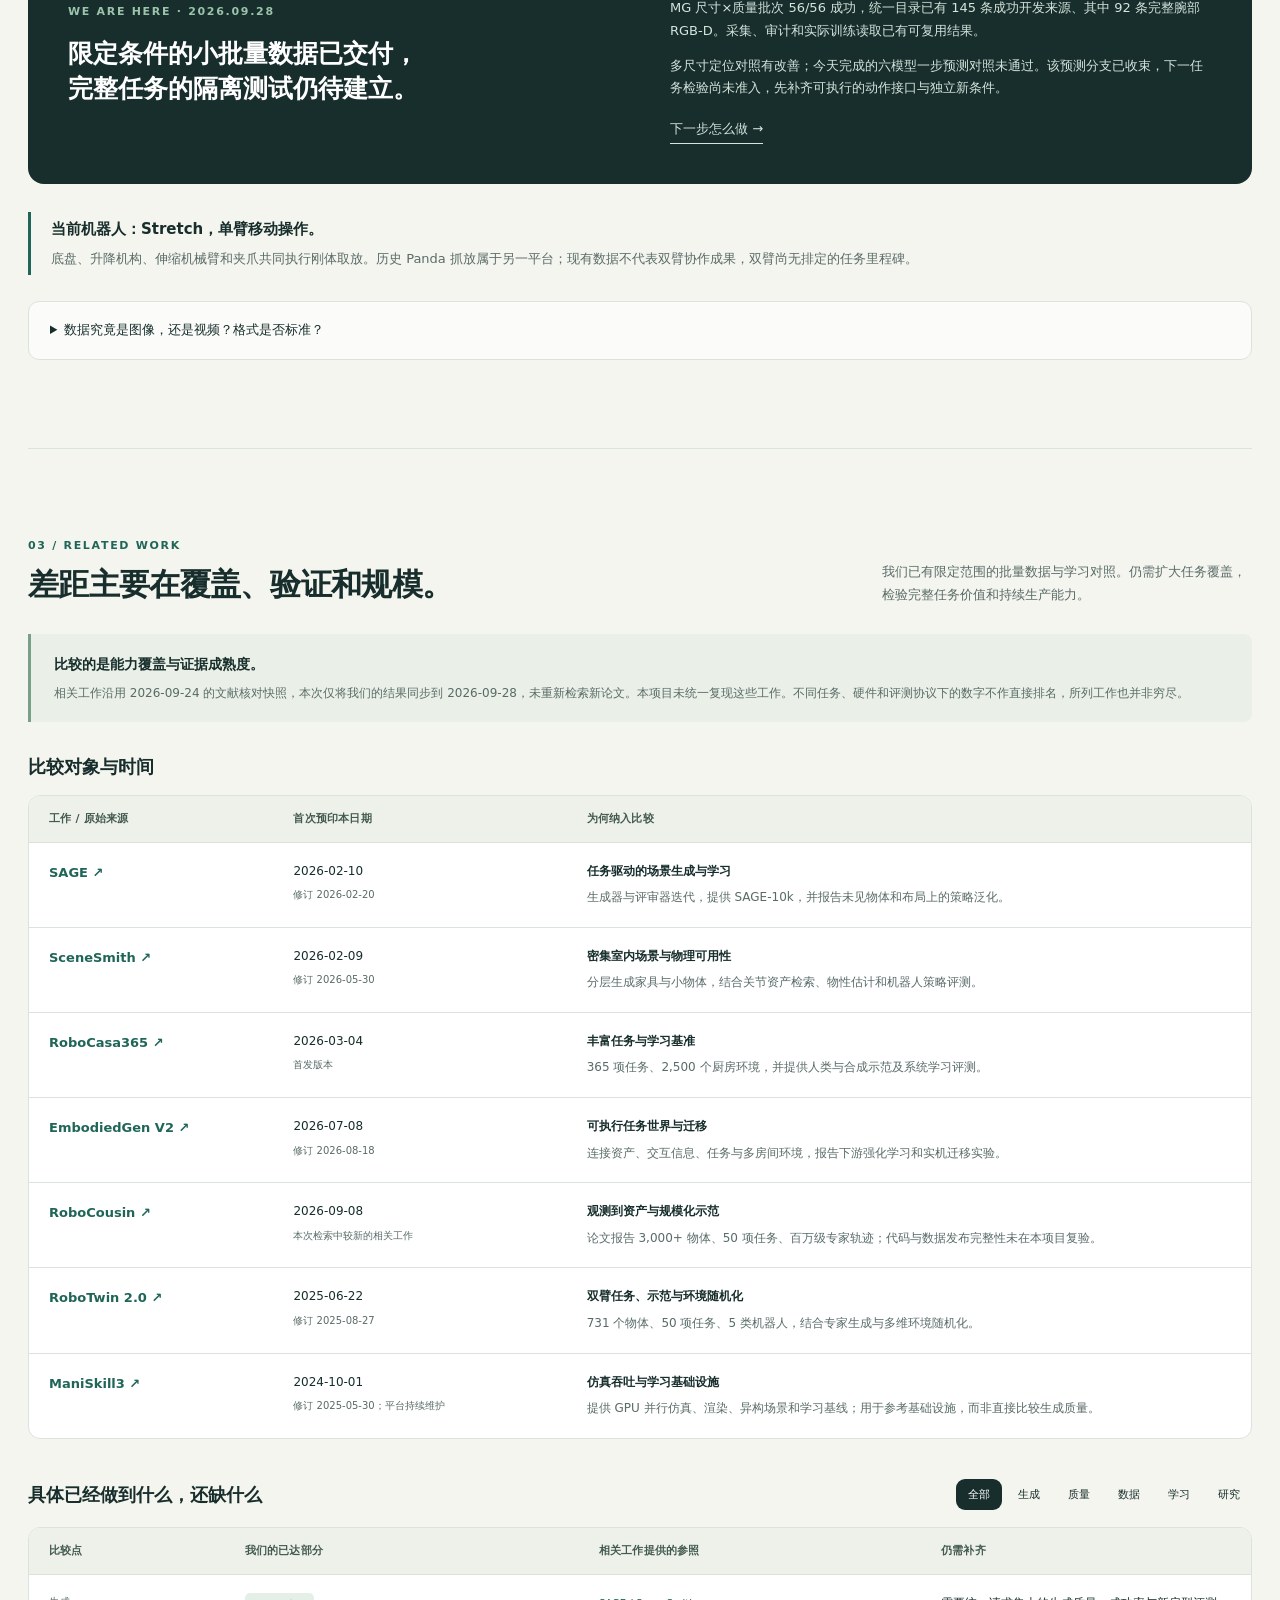
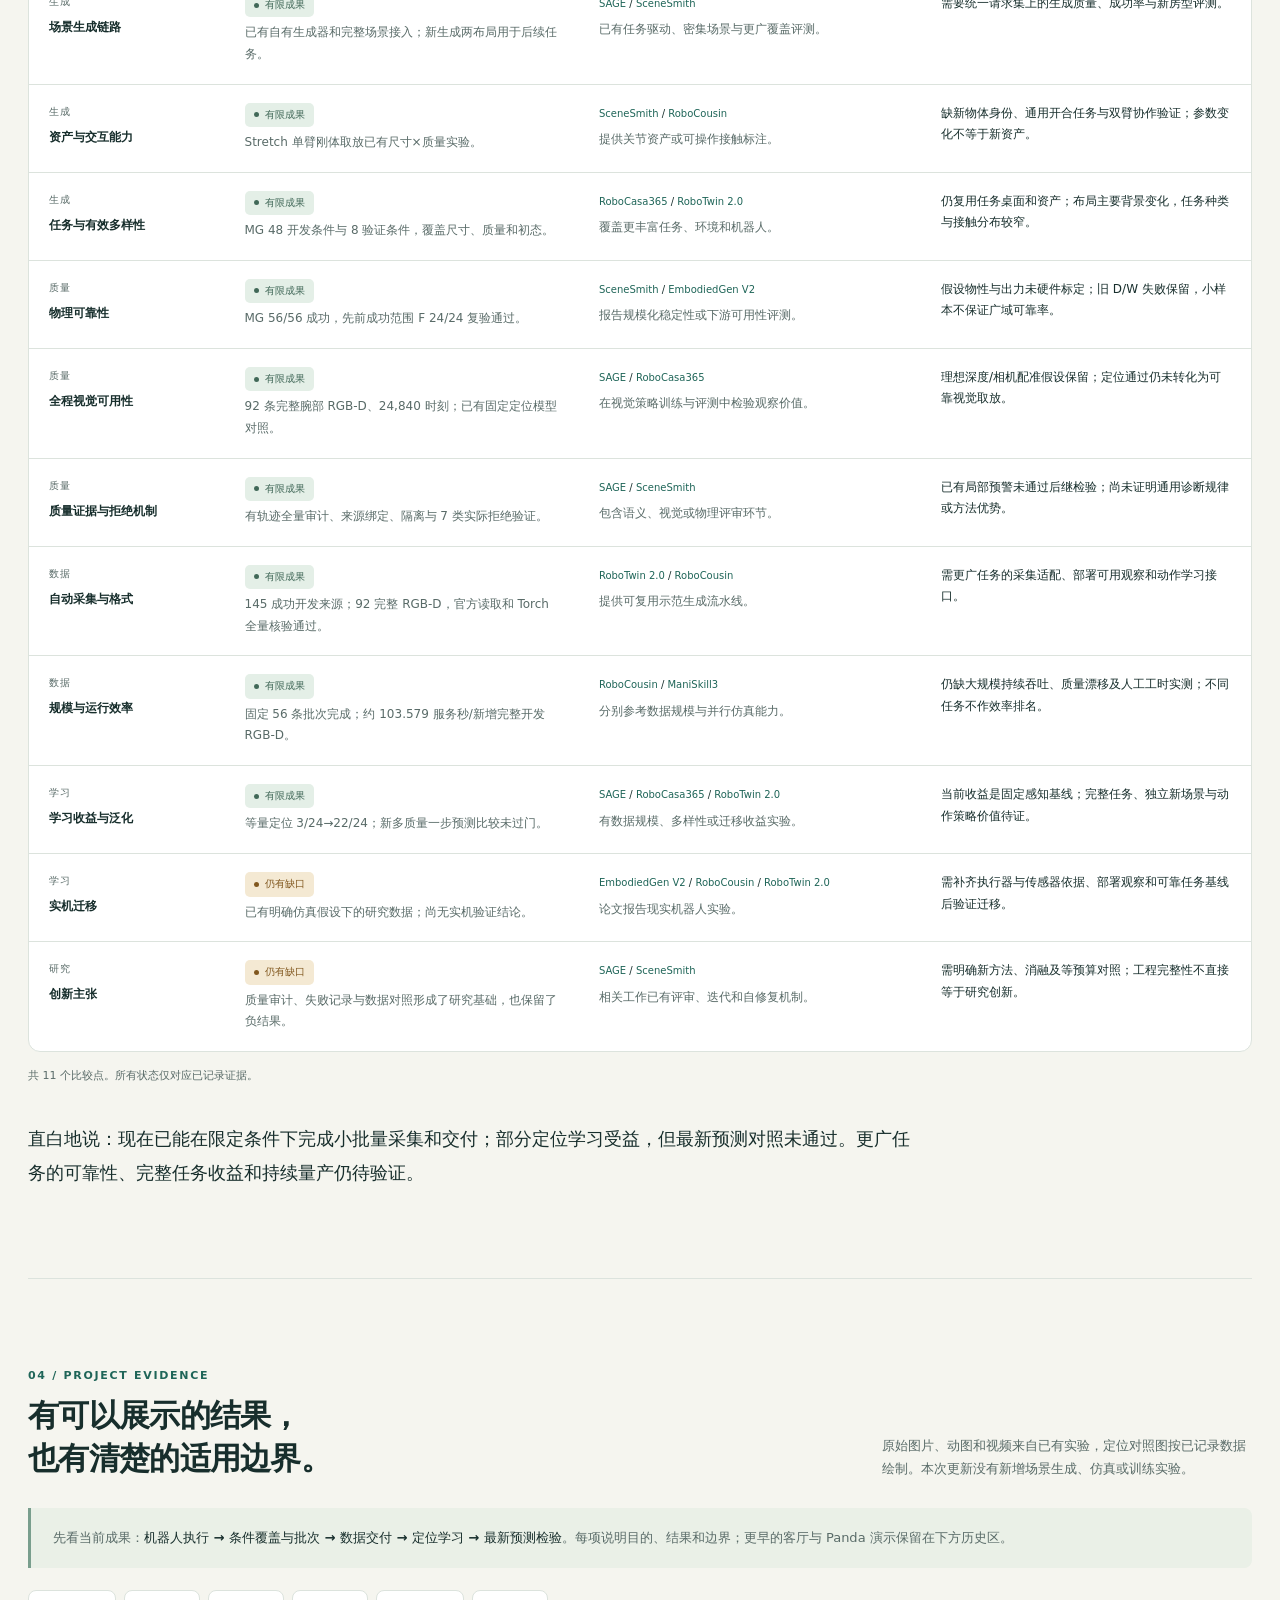
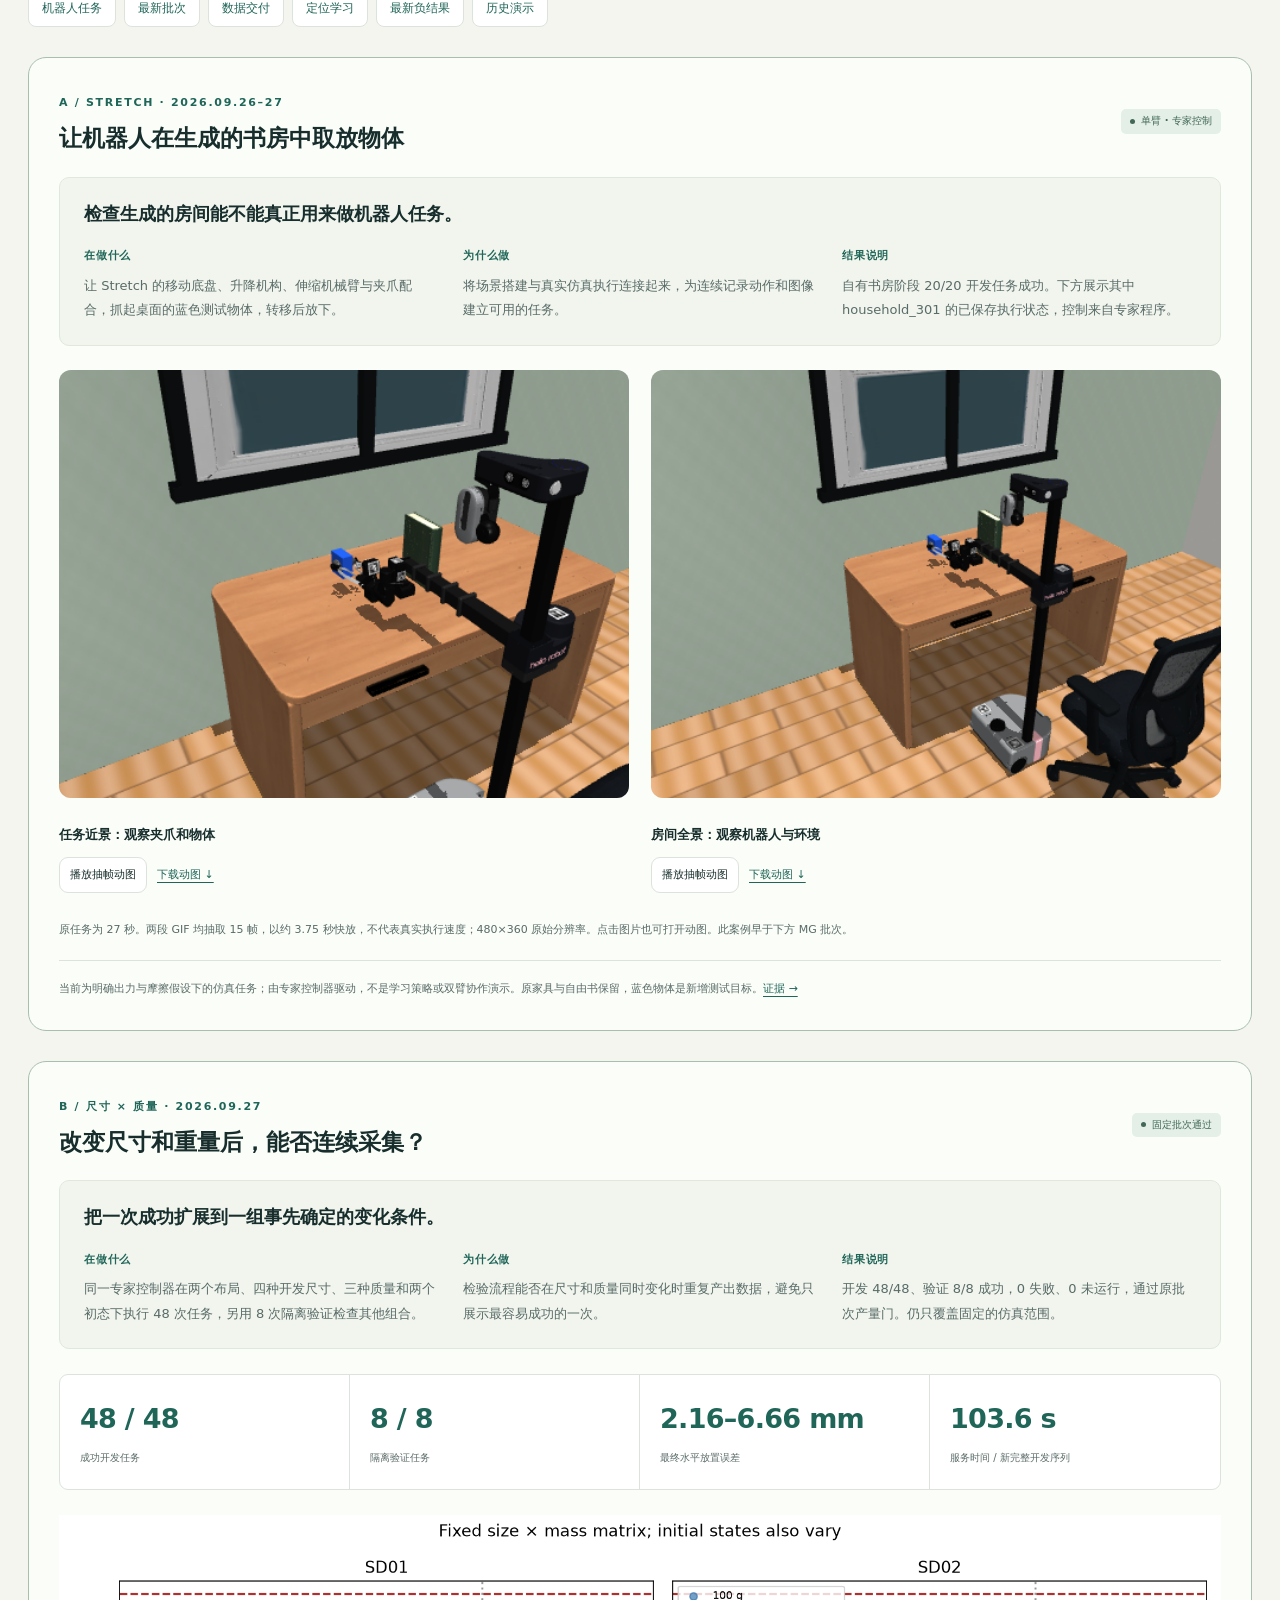
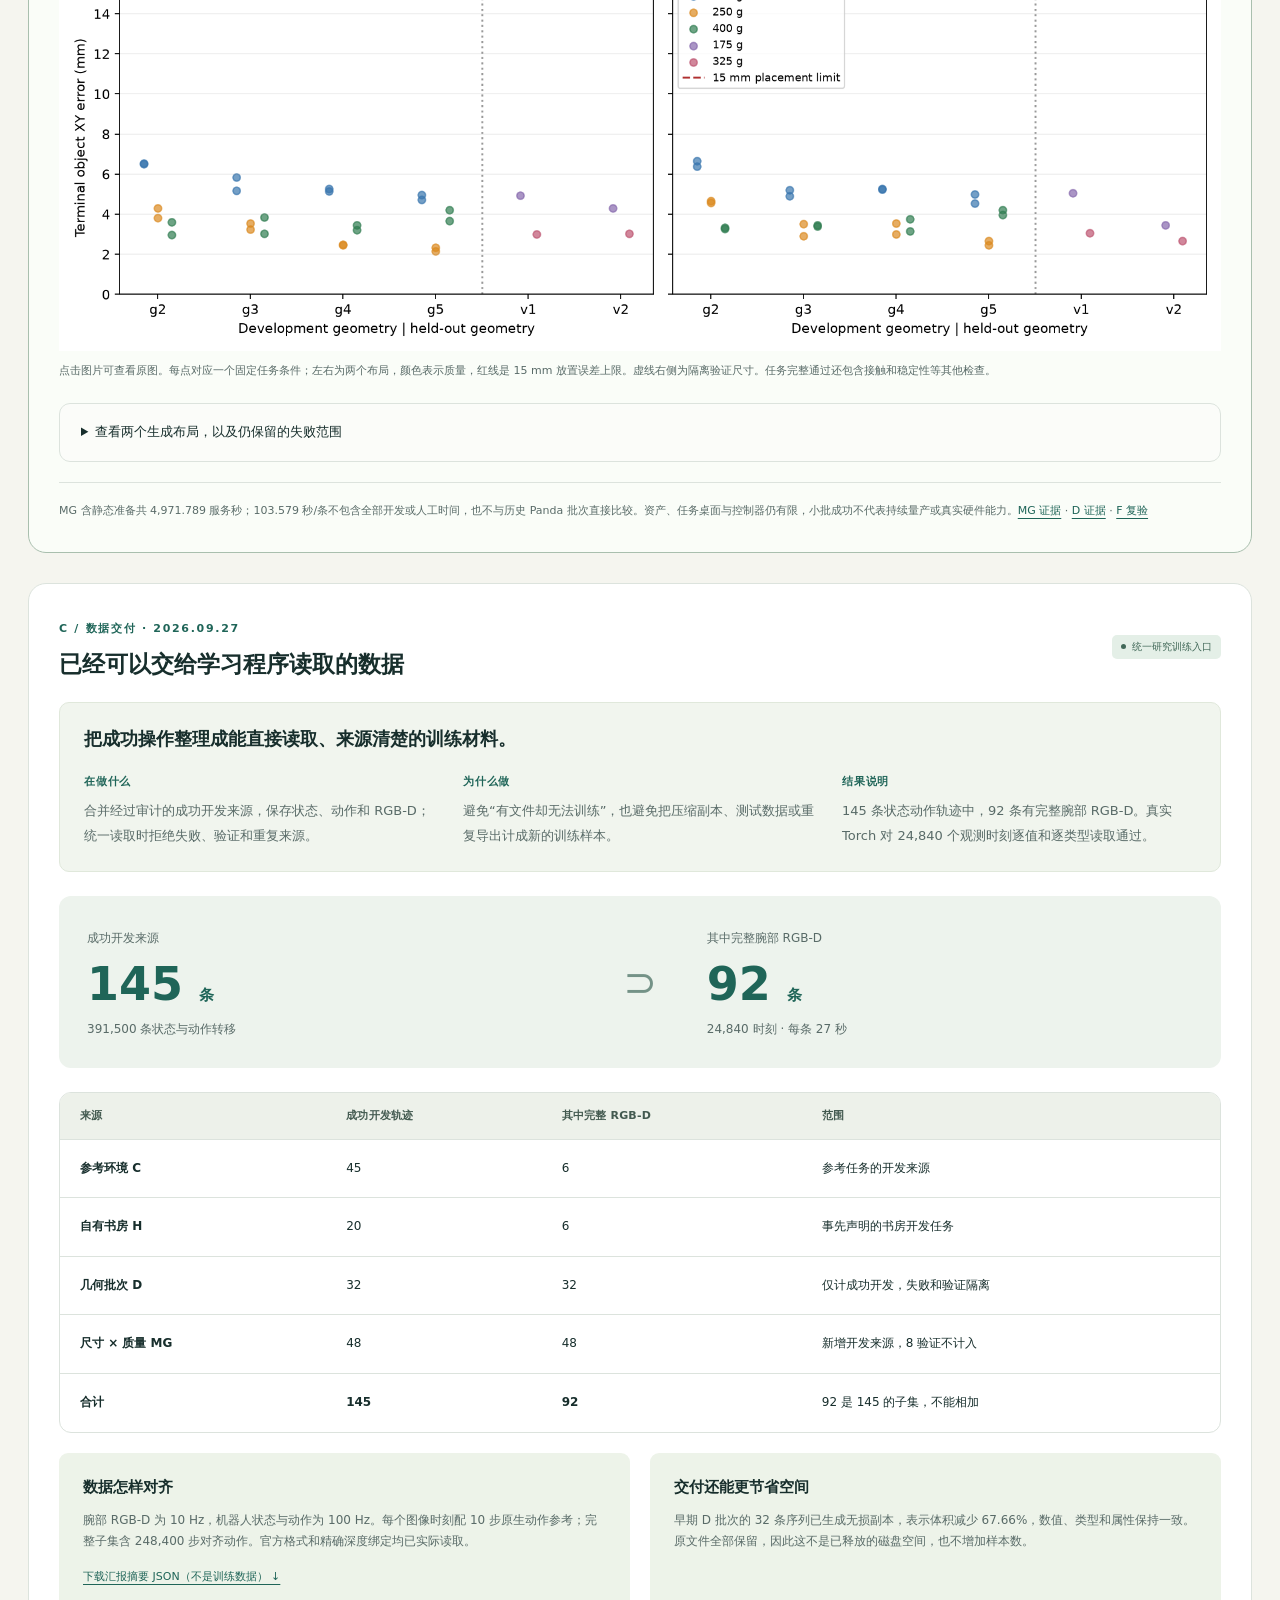
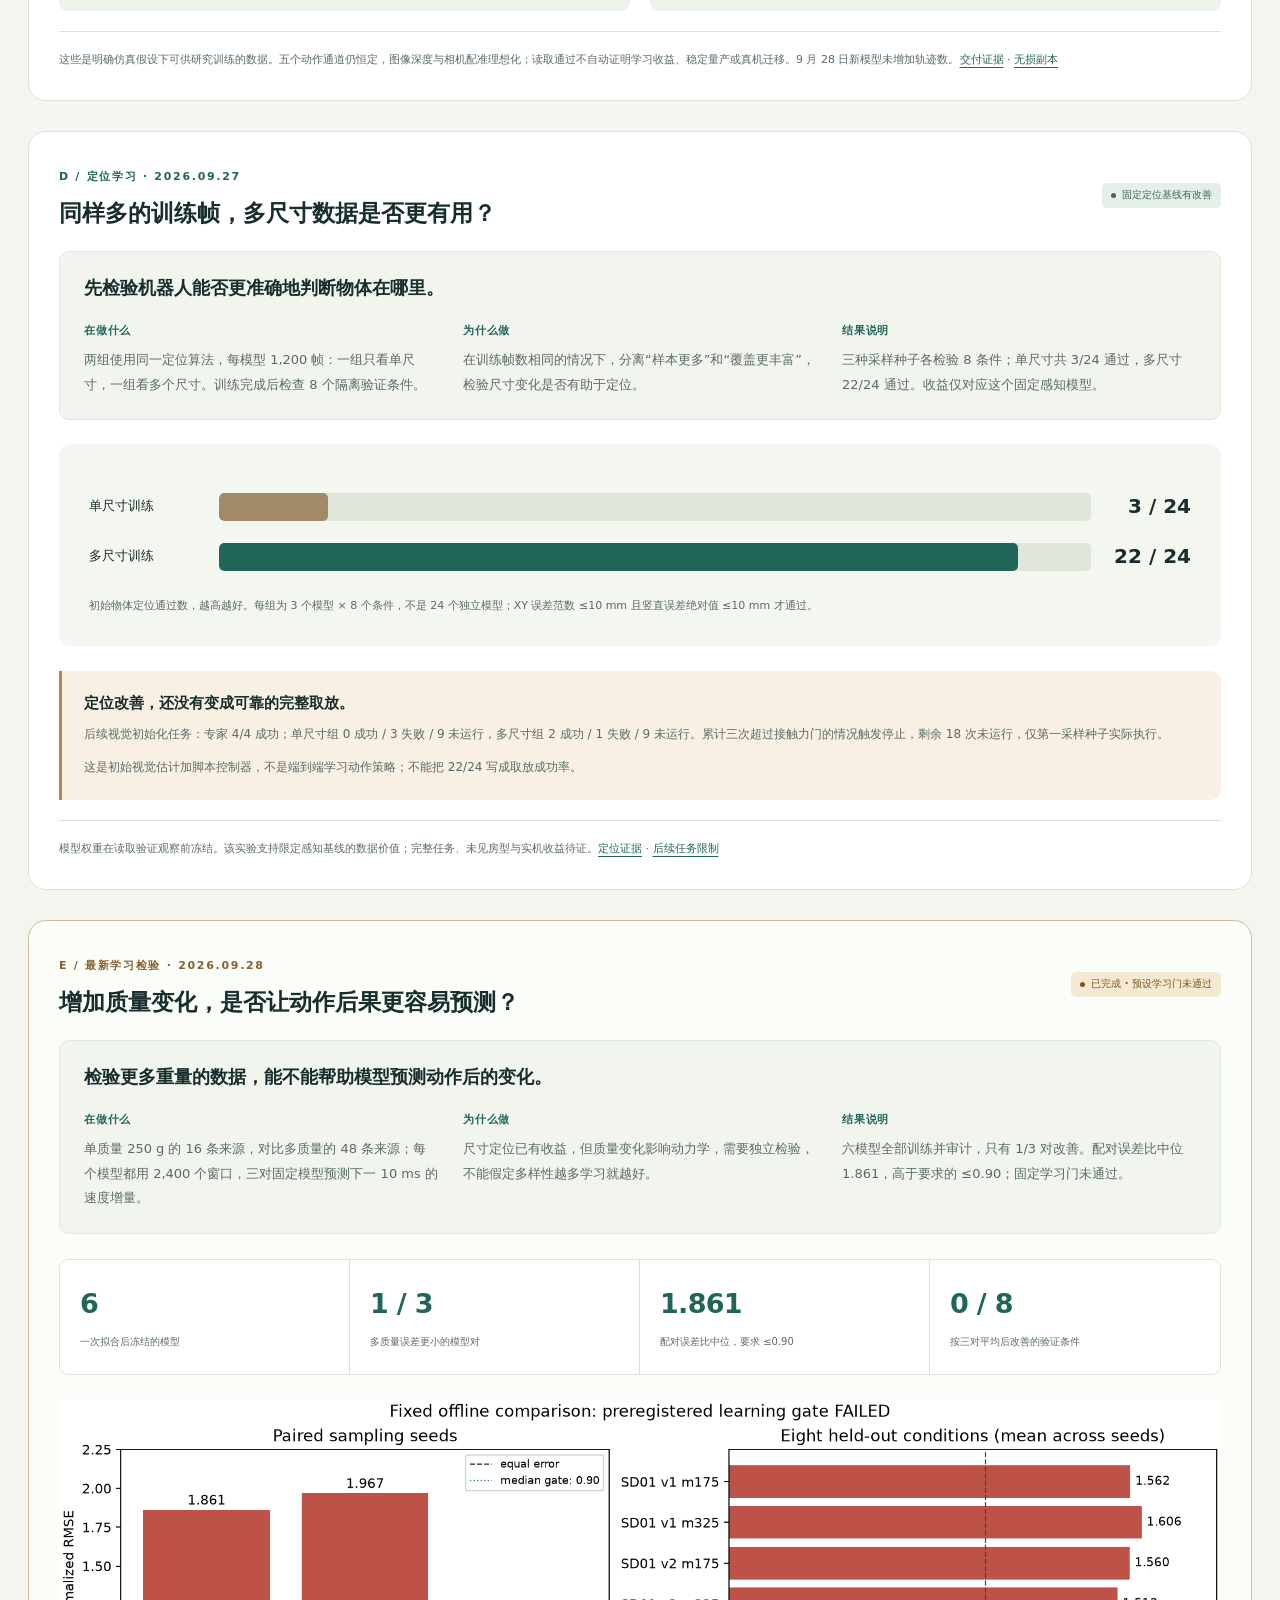
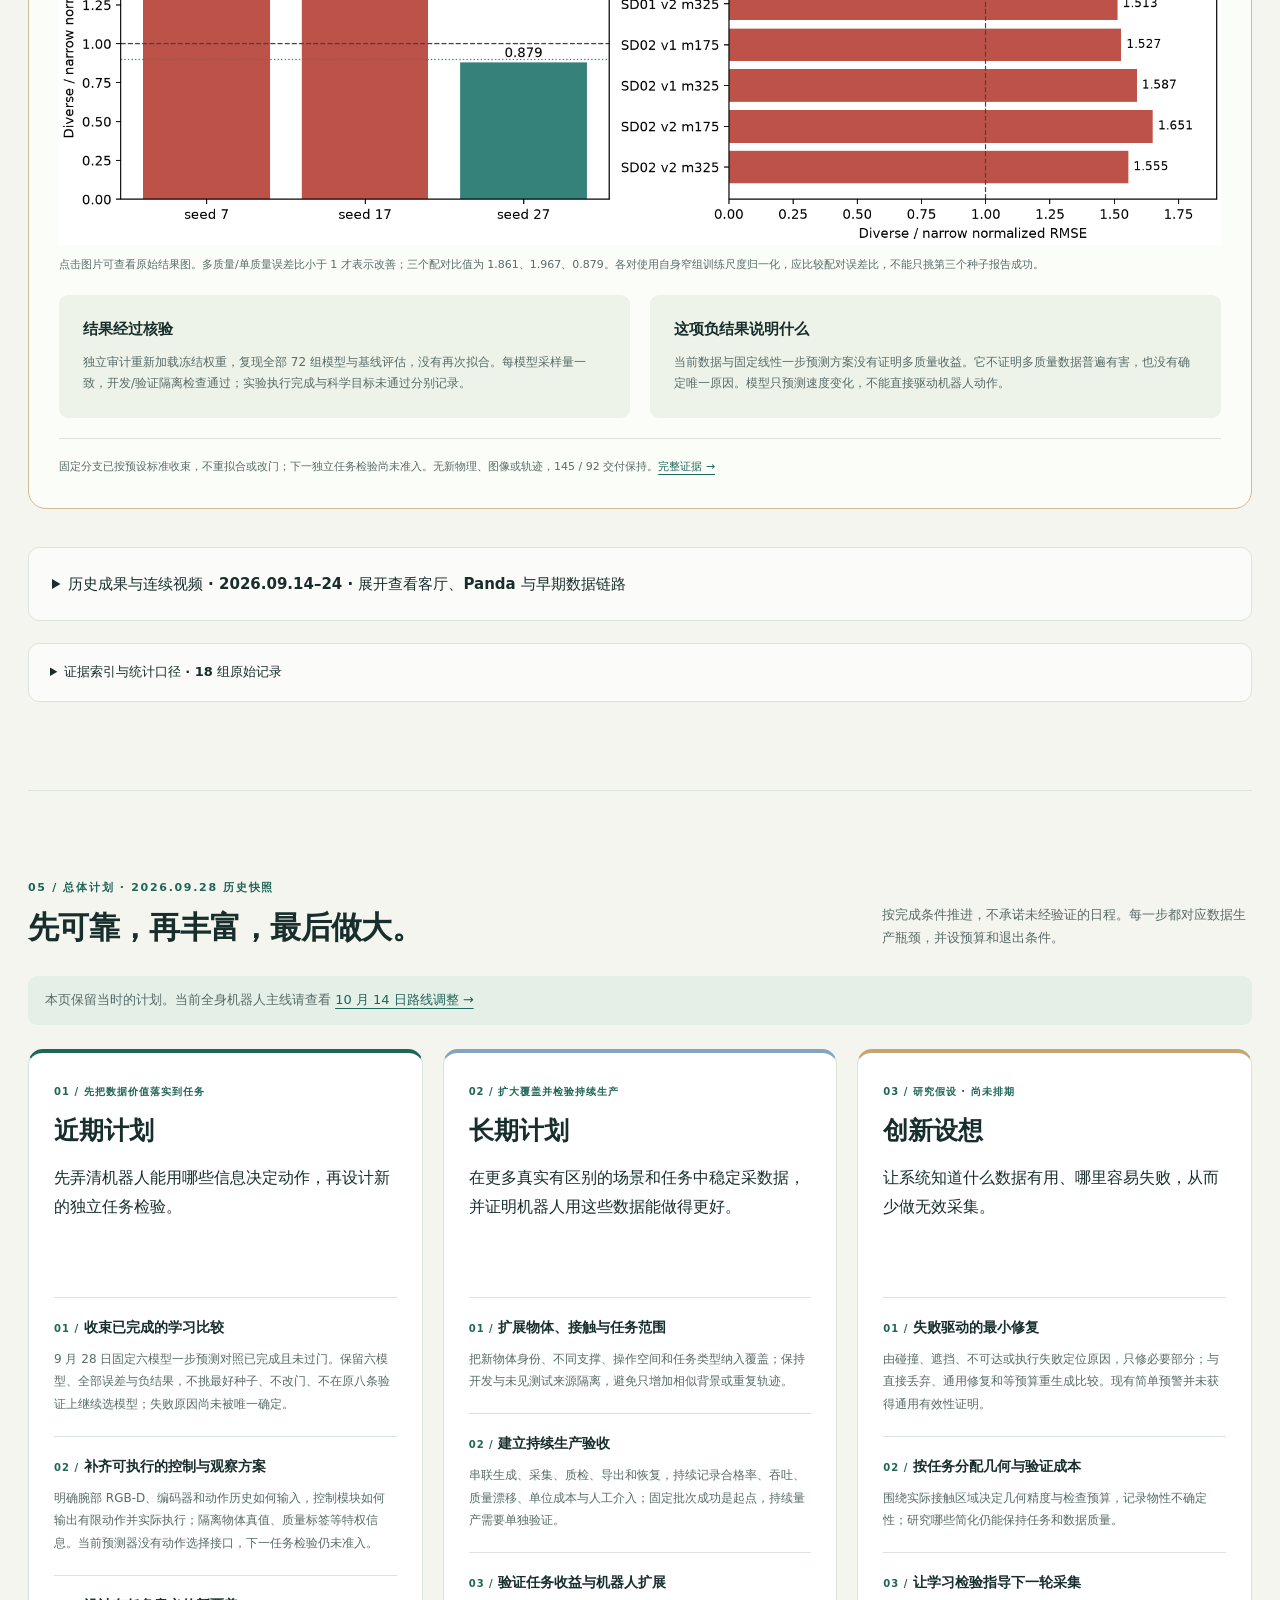
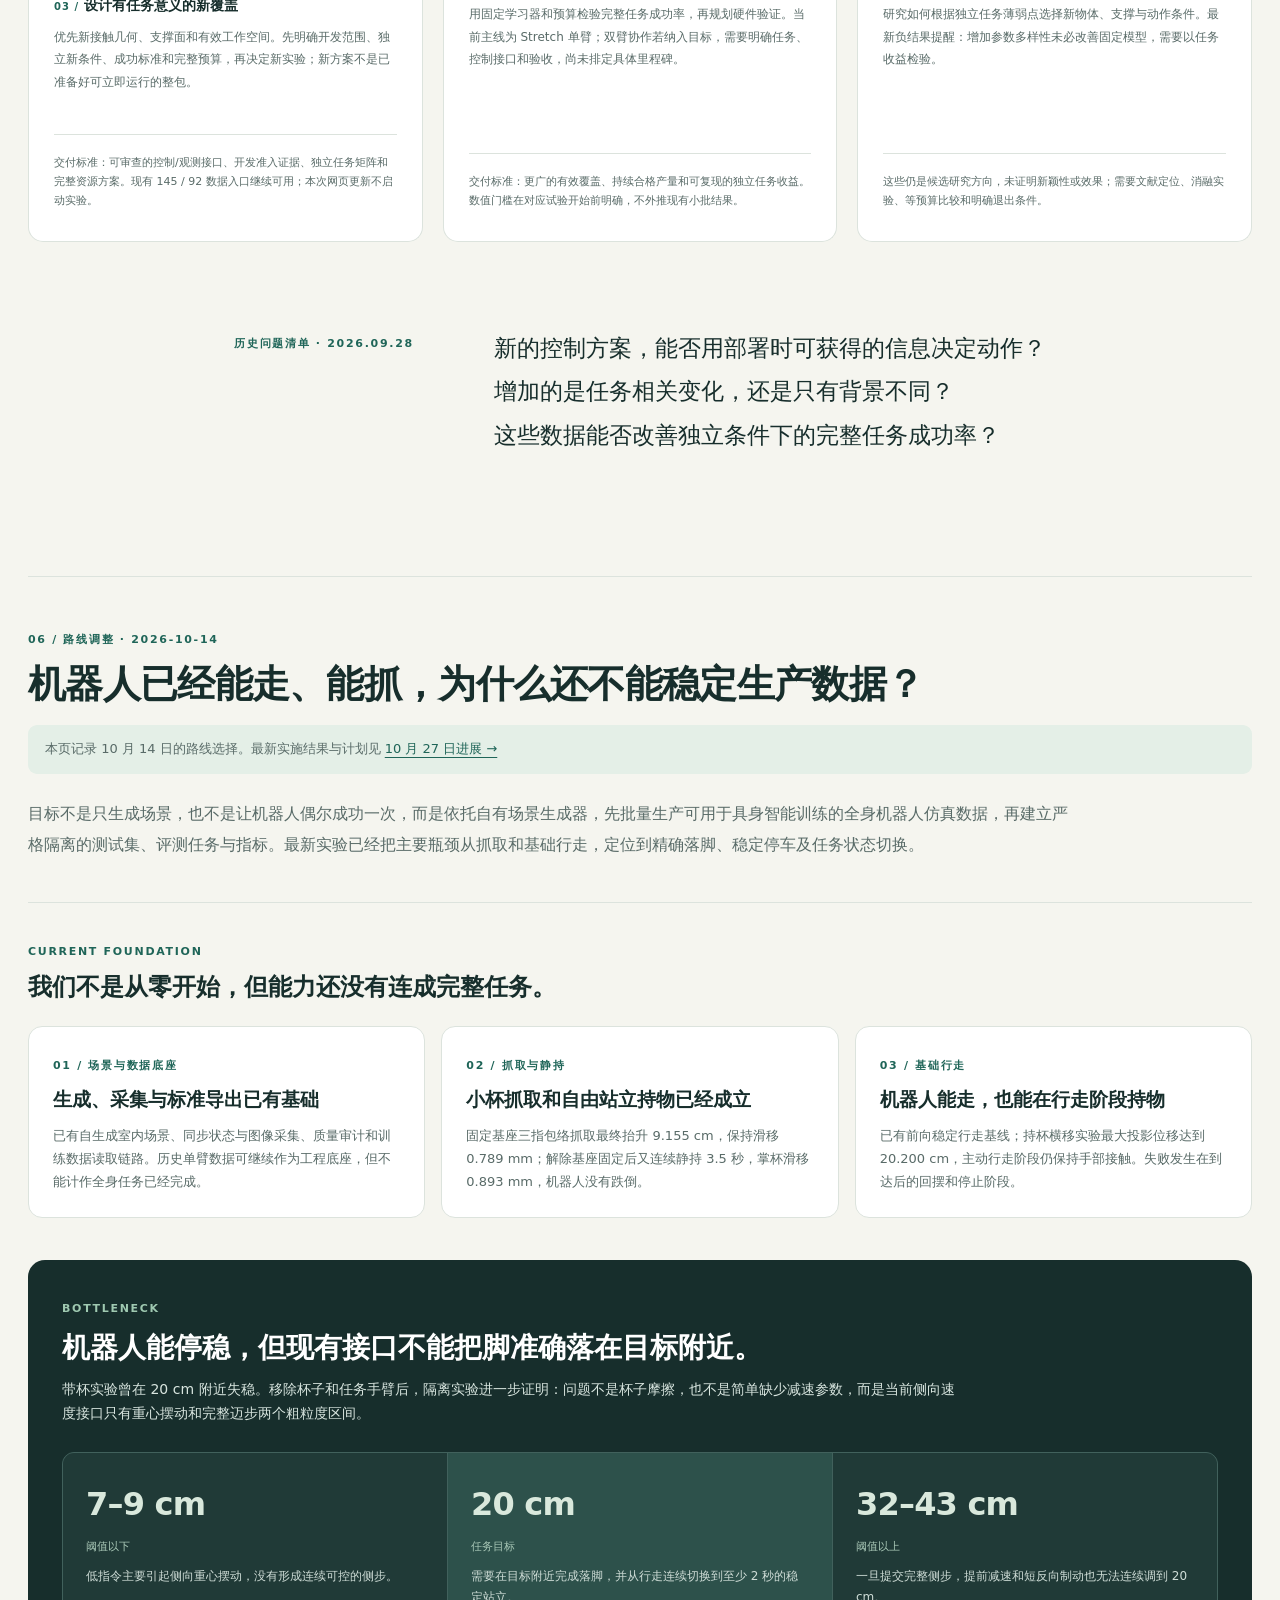
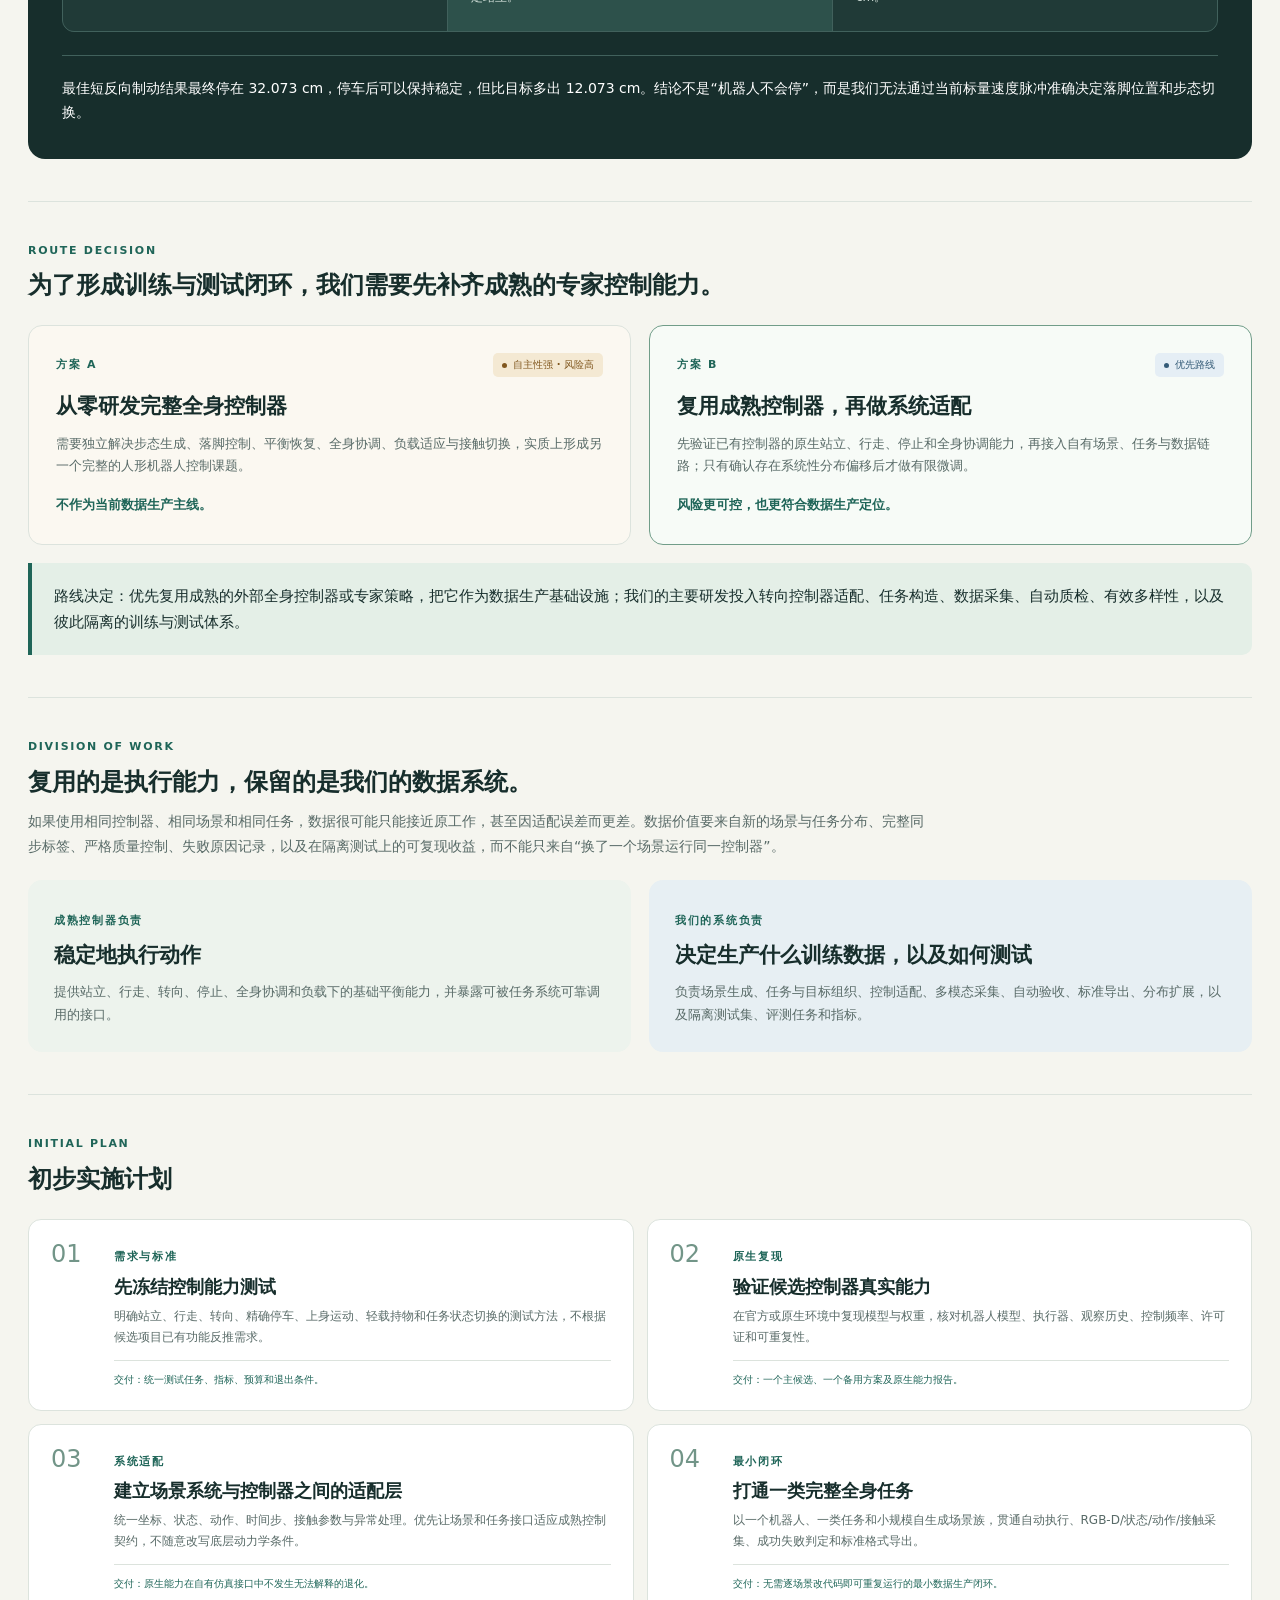
==== commit 12fd327b: "Add October 27 progress report and expert demo" ====
--- a/public/index.html
+++ b/public/index.html
@@ -3,23 +3,23 @@
 <head>
   <meta charset="utf-8">
   <meta name="viewport" content="width=device-width, initial-scale=1">
-  <meta name="description" content="具身智能场景与仿真数据生成周报：三场景48条行走采集、连续搬运与完整G1原生场景验证。进展截至 2026-10-21，附实测视频、失败分析与下步计划。">
+  <meta name="description" content="具身智能场景与仿真数据生成进展：完整G1抓杯搬运、两个生成布局验证、专家反馈与策略修订闭环，以及跨物体任务的当前瓶颈。进展截至 2026-10-27，附实际仿真视频与下步计划。">
   <meta name="theme-color" content="#173e3b">
-  <title>场景生成工作进展 · 本周进展 2026-10-21</title>
+  <title>场景生成工作进展 · 最新进展 2026-10-27</title>
   <link rel="icon" href="favicon.svg" type="image/svg+xml">
-  <link rel="stylesheet" href="style.css?v=20261021">
+  <link rel="stylesheet" href="style.css?v=20261027">
   <script src="app.js?v=20261014" defer></script>
 </head>
 <body>
 <a href="#main" class="skip-link">跳转到正文</a>
 <header class="site-header">
   <a href="#goal" class="brand" aria-label="场景生成进展，回到目标"><span class="brand-icon" aria-hidden="true">S<span>↗</span></span><span>场景生成<span class="brand-sub">研究进展 / RESEARCH LOG</span></span></a>
-  <nav aria-label="汇报章节"><a href="#goal" aria-current="location">01 目标</a><a href="#framework">02 框架</a><a href="#comparison">03 对比</a><a href="#results">04 成果</a><a href="#plans">05 总体计划</a><a href="#plan-update">06 路线调整</a><a href="#weekly-20261021">07 本周进展</a></nav>
+  <nav aria-label="汇报章节"><a href="#goal" aria-current="location">01 目标</a><a href="#framework">02 框架</a><a href="#comparison">03 对比</a><a href="#results">04 成果</a><a href="#plans">05 总体计划</a><a href="#plan-update">06 路线调整</a><a href="#weekly-20261021">07 10.21周报</a><a href="#weekly-20261027">08 最新进展</a></nav>
   <div class="header-tools"><button type="button" id="present" aria-pressed="false" hidden>汇报模式 <span aria-hidden="true">↗</span></button><button type="button" id="print" class="icon-button" hidden aria-label="打印或保存 PDF" title="打印 / 保存 PDF">⎙</button></div>
 </header>
 <div class="reading-progress" aria-hidden="true"><span></span></div>
 <main id="main">
-<aside class="report-update-notice" aria-label="内容更新范围"><div><strong>2026-10-21 · 本周进展与下步计划已更新</strong><p>新增第七页：行走采集、连续搬运与完整G1原生场景验证。前五页实验数字保留 2026-09-28 历史快照，第六页保留 2026-10-14 路线决策。</p></div><a href="#weekly-20261021">查看本周进展 →</a></aside>
+<aside class="report-update-notice" aria-label="内容更新范围"><div><strong>2026-10-27 · 最新进展与下步计划已更新</strong><p>新增第八页：完整G1抓杯搬运、两个布局验证与专家反馈闭环。前七页按各自日期保留历史记录。</p></div><a href="#weekly-20261027">查看最新进展 →</a></aside>
 <section id="goal" class="report-section" aria-labelledby="goal-title" data-label="目标与指标">
   <div class="hero">
     <div class="hero-copy">
@@ -27,7 +27,7 @@
       <h1 id="goal-title">让生成的场景，<br>既能支撑训练，<br><em>也能支撑测试。</em></h1>
       <p class="hero-goal">先做好高质量训练数据，再在同一场景与任务体系上加入严格隔离的测试和标准化评测。</p>
       <p class="hero-description">项目先把可用于具身策略学习的高质量训练数据做好，再基于同一套场景、任务与接口建立隔离测试集、评测任务和固定指标，最终形成可训练、可测试、可持续改进的完整系统。</p>
-      <div class="hero-actions"><a class="button primary" href="#weekly-20261021">查看本周进展 <span>↗</span></a><a class="text-link" href="#results">回看历史成果 <span>↓</span></a></div>
+      <div class="hero-actions"><a class="button primary" href="#weekly-20261027">查看最新进展 <span>↗</span></a><a class="text-link" href="#results">回看历史成果 <span>↓</span></a></div>
       <div class="snapshot"><time datetime="2026-09-28">2026-09-28</time><span>内容快照 · MG 交付 / MD 学习检验</span></div>
     </div>
     <figure class="hero-visual">
@@ -268,7 +268,7 @@
 </section>
 <section id="plan-update" class="report-section route-section" aria-labelledby="plan-update-title" data-label="全身控制路线调整">
   <div class="section-heading"><div><div class="eyebrow">06 / 路线调整 · <time datetime="2026-10-14">2026-10-14</time></div><h2 id="plan-update-title">机器人已经能走、能抓，为什么还不能稳定生产数据？</h2></div></div>
-  <p class="plan-history-note">本页记录 10 月 14 日的路线选择。实施结果与当前计划见 <a href="#weekly-20261021">10 月 21 日周报 →</a></p>
+  <p class="plan-history-note">本页记录 10 月 14 日的路线选择。最新实施结果与计划见 <a href="#weekly-20261027">10 月 27 日进展 →</a></p>
   <p class="route-intro">目标不是只生成场景，也不是让机器人偶尔成功一次，而是依托自有场景生成器，先批量生产可用于具身智能训练的全身机器人仿真数据，再建立严格隔离的测试集、评测任务与指标。最新实验已经把主要瓶颈从抓取和基础行走，定位到精确落脚、稳定停车及任务状态切换。</p>
 
   <div class="route-subsection">
@@ -309,7 +309,7 @@
   <div class="route-conclusion"><span class="eyebrow">CONCLUSION</span><p>下一阶段的重点不是继续围绕单个速度参数修补一个场景，而是先获得可复用的成熟全身控制能力，再把它接入我们的场景、任务、采集和质检系统。先把训练数据生产做好，再加入隔离测试和标准化评测，最终形成低人工介入、成本可统计、质量可验收、能够持续改进的具身仿真系统。</p></div>
 </section>
 
-<section id="weekly-20261021" class="report-section route-section weekly-section" aria-labelledby="weekly-title" data-label="本周进展与下步计划">
+<section id="weekly-20261021" class="report-section route-section weekly-section" aria-labelledby="weekly-title" data-label="10月21日历史周报">
   <div class="section-heading"><div><div class="eyebrow">07 / 本周进展 · <time datetime="2026-10-21">2026-10-21</time></div><h2 id="weekly-title">机器人已经能走、能搬，开始走进原生场景。</h2></div></div>
   <p class="route-intro">上周主要在选方案、接控制器和检查问题；这一周，我们把控制器真正用起来，跑通了多场景行走采集和完整搬运，并让完整G1在自己生成的房间里完成了行走与停稳。离稳定生产训练数据还有距离，但已经有了可检查、可重复验证的阶段成果。</p>
   <p class="weekly-period">汇报区间：2026-10-14 → 2026-10-21 · 实验状态截至 10 月 21 日</p>
@@ -343,9 +343,32 @@
   <details class="detail-box weekly-evidence"><summary>数据口径与证据摘要</summary><div class="detail-body"><article><h4>行走采集</h4><p>3场景48条件全部通过，导出14,400个逐步样本。使用早期简化模型，尚无逐步RGB-D。</p><code>embodied_locomotion_pipeline_20261020_v1 / delivery/DELIVERY.json</code></article><article><h4>连续搬运</h4><p>最终固定控制器3个起点2成功、1停车失败，导出2,426个完整搬运正例样本。</p><code>embodied_transport_continuous_20261020_v3 / FINAL_VALIDATION.json</code></article><article><h4>原生完整G1</h4><p>一个条件通过，一个因拟发关节目标越界而中止，第三个未运行。三条件总体目标尚未完成。</p><code>embodied_native_walk_20261021_v1 / PARTIAL_REVIEW_FINAL.json</code></article><p class="footnote">以上均为开发验证结果。行走、搬运与完整本体验证分别统计；视频是展示材料，不代替训练数据和学习效果验证。</p></div></details>
 </section>
 
+<section id="weekly-20261027" class="report-section route-section weekly-section current-section" aria-labelledby="current-title" data-label="10月27日最新进展">
+  <div class="section-heading"><div><div class="eyebrow">08 / 最新进展 · <time datetime="2026-10-27">2026-10-27</time></div><h2 id="current-title">完整 G1 抓杯搬运已打通，专家反馈与修订形成闭环</h2></div></div>
+  <p class="route-intro">本阶段完成了完整 G1 的抓杯、携物行走、放置与释放，并在两个自生成布局中获得合格轨迹。同时，打通了专家读取失败证据、修订策略和独立验证的工程链路，正在推进跨物体任务。</p>
+  <p class="weekly-period">汇报区间：2026-10-21 → 2026-10-27 · MuJoCo 仿真开发验证</p>
+
+  <article id="current-demo" class="route-subsection">
+    <div class="route-subheading"><span class="eyebrow">DEMO · 2026.10.25</span><h3>Codex 专家策略执行：抓杯—搬运—放置—释放</h3><p>完整 G1 在自有生成场景中执行任务，身体由 SONIC 控制，双手使用原生 PD；本例完整任务通过。</p></div>
+    <figure class="result-media current-demo-media"><video controls playsinline preload="none" poster="assets/week-20261027-expert.jpg" aria-label="Codex专家策略dev010的完整G1抓杯、携物行走、放置、释放收手和稳定仿真视频"><source src="assets/week-20261027-expert.mp4" type="video/mp4"></video><figcaption><strong>42.64 秒 · 原速播放 · 2026年10月25日</strong><br>本例为原场景局部目标条件验证；下方两个生成布局的结果来自另一次独立记录。<a href="assets/week-20261027-expert.mp4" download>下载完整视频 ↓</a></figcaption></figure>
+  </article>
+
+  <div id="current-progress" class="route-subsection">
+    <div class="route-subheading"><span class="eyebrow">FOUR UPDATES</span><h3>本阶段的四项进展</h3></div>
+    <div class="route-progress-grid current-progress-grid"><article class="route-progress-card"><span class="eyebrow">01 / 完整操作任务</span><h4>从走得稳，推进到拿起、搬走和放好。</h4><p>完整 G1 已连续完成抓杯、持杯走步、直立放置、松手收手与稳定。代表轨迹持杯移动约 0.53 米，并通过独立审计与原初态连续控制复验。</p></article><article class="route-progress-card"><span class="eyebrow">02 / 两个生成布局</span><h4>同一抓杯策略，在两个布局中通过。</h4><p>S02、S03 两个自生成布局各获得一条合格轨迹，去重后共 2 条，放置误差约 5.7 / 8.5 毫米。仍是同一杯资产与相近工位模板，尚未证明广泛泛化。</p></article><article class="route-progress-card"><span class="eyebrow">03 / 专家反馈闭环</span><h4>根据真实失败证据，修改并验证策略。</h4><p>已串起证据读取、策略修订、实际仿真、独立核验和条件化经验记录。最新一轮完成 4 次真实 Codex 专家设计调用；工程闭环已跑通，产量收益仍待验证。</p></article><article class="route-progress-card"><span class="eyebrow">04 / 跨物体扩展</span><h4>瓶子搬运有进展，稳定释放仍是瓶颈。</h4><p>瓶子 S02 已完成抓持、搬运与直立落桌的阶段动作，但完整释放尚未通过；S03 仍卡在抓取建立，书本暂无完整成功。最新一轮新增去重合格轨迹为 0。</p></article></div>
+  </div>
+
+  <div id="current-next" class="route-subsection route-roadmap">
+    <div class="route-subheading"><span class="eyebrow">NEXT STEPS</span><h3>下一步：跨物体、小批次，再验证学习价值。</h3><p>优先解决抓持与释放的实际瓶颈，逐步检验合格数据能否稳定产出。</p></div>
+    <ol><li><span class="route-step-number">01</span><div><span class="eyebrow">跨物体</span><h4>先突破抓持与稳定释放</h4><p>根据腕运动、手指状态和接触力证据查因，分别处理瓶子的释放交接与抓取建立问题。</p><small>验收：完整任务通过，并完成独立复验。</small></div></li><li><span class="route-step-number">02</span><div><span class="eyebrow">小批次</span><h4>验证固定批次的合格产量</h4><p>在预先固定的物体、布局和初态中检查重复采集，保留全部尝试、失败原因与成本。</p><small>验收：报告去重合格数、完整尝试分母与单位成本。</small></div></li><li><span class="route-step-number">03</span><div><span class="eyebrow">学习价值</span><h4>再检验数据能否帮助策略学习</h4><p>在来源划分和测试条件冻结后训练策略，用未见条件检查完整任务表现。</p><small>验收：独立评测支持学习收益，训练与测试来源隔离。</small></div></li></ol>
+  </div>
+  <p class="route-boundary">当前为开发验证，尚未证明稳定量产、广泛泛化或这批全身任务数据的学习收益；最新专家闭环轮新增去重合格轨迹为 0，杯回归为已有样本。</p>
+  <details class="detail-box weekly-evidence"><summary>查看验证范围与证据摘要</summary><div class="detail-body"><article><h4>完整 G1 首次抓杯搬运</h4><p>10月25日 trial_07 全任务通过，严格持杯机器人净位移约0.5336米。几何、质量、电机和PD未修改；NoSlip按声明在第3960步由0切为3，结果属于该数值设置下的仿真开发验证。</p><code>20261025 / native_sonic_body_grasp / trial_07 / FINAL_REVIEW</code></article><article><h4>本页视频：Codex专家最终策略 dev010</h4><p>完整42.64秒、50fps。目标Y方向相对原目标偏移−30毫米，完整任务通过。该轮同一冻结策略的3个条件均通过，实际轨迹去重后2条；不将条件数量当独立成功率，也不将视频当S02/S03布局的演示。</p><code>20261025 / codex_expert_v2 / dev010 / FINAL_VERIFICATION</code></article><article><h4>两个生成布局的独立执行</h4><p>10月26日同一cup_v004在S02/S03从各自原初态执行，独立审计、全43控制连续复验、实际视频及数据核验通过。最终2条去重开发轨迹；共享资产与参考模板保留在同一保守来源组。</p><code>20261026 / generated_grasp_execution / FINAL_REVIEW + DATASET_MANIFEST</code></article><article><h4>最新专家反馈闭环及未完成项</h4><p>4次真实设计调用，杯回归通过但与旧样本重复；5条瓶负例均未完成任务。最新轮新增55548物理步，新增去重合格轨迹0；未训练模型权重、未做隔离评测，不能称已验证自进化或产量收益。</p><code>20261026–27 / expert_branch1 / FINAL_REVIEW</code></article><p class="footnote">视频呈现最终策略的执行结果。dev010 复用了已核验的抓取行走前缀，后段由专家修订，另完成原初态连续控制复验；不据此声称机器人全程在线自主规划或模型权重自进化。所有当前全身任务记录保留为开发验证，尚未划入隔离测试集。</p></div></details>
+</section>
+
 </main>
-<footer class="site-footer"><div><strong>场景生成工作进展</strong><p>2026.10.21 · G1本周进展与下步计划 / 历史成果分期保留<br>文献核对：2026-09-24 · 历史成果：2026-09-28<br>路线决策：2026-10-14 · 本周进展：2026-10-21</p></div><p>静态网页，按进展更新与发布。<br>不是实验系统的实时监控面板。</p><a href="#goal">回到开头 ↑</a></footer>
-<div class="presentation-bar" hidden><button type="button" id="prev-section" aria-label="上一部分">← 上一部分</button><span id="presentation-position" aria-live="polite">01 / 07</span><button type="button" id="next-section" aria-label="下一部分">下一部分 →</button><button type="button" id="exit-presentation">退出 <kbd>Esc</kbd></button></div>
+<footer class="site-footer"><div><strong>场景生成工作进展</strong><p>2026.10.27 · 完整G1抓杯搬运 / 专家反馈闭环 / 历史成果分期保留<br>文献核对：2026-09-24 · 历史成果：2026-09-28<br>路线决策：2026-10-14 · 最新进展：2026-10-27</p></div><p>静态网页，按进展更新与发布。<br>不是实验系统的实时监控面板。</p><a href="#goal">回到开头 ↑</a></footer>
+<div class="presentation-bar" hidden><button type="button" id="prev-section" aria-label="上一部分">← 上一部分</button><span id="presentation-position" aria-live="polite">01 / 08</span><button type="button" id="next-section" aria-label="下一部分">下一部分 →</button><button type="button" id="exit-presentation">退出 <kbd>Esc</kbd></button></div>
 <div id="announcer" class="sr-only" aria-live="polite"></div>
 </body>
 </html>
--- a/public/style.css
+++ b/public/style.css
@@ -55,3 +55,14 @@
 @media(max-width:820px){.report-update-notice{align-items:flex-start}.route-section h2{font-size:30px}.route-progress-grid{gap:12px}.route-progress-card{padding:17px}.bottleneck-panel{padding:27px}.bottleneck-metrics strong{font-size:27px}.route-roadmap ol{grid-template-columns:1fr}.route-candidates .detail-body,.route-evidence .detail-body{gap:12px}.route-ownership h4,.route-option h4{font-size:19px}}
 @media(max-width:560px){.report-update-notice{display:block;padding:16px}.report-update-notice>a{display:inline-block;margin-top:10px}.route-section h2{font-size:27px}.route-intro{font-size:14px}.route-subsection{margin-top:32px;padding-top:27px}.route-subheading h3{font-size:22px}.route-progress-grid,.bottleneck-metrics,.route-options,.route-ownership,.route-candidates .detail-body,.route-evidence .detail-body{grid-template-columns:1fr}.route-progress-card{padding:21px}.bottleneck-panel{padding:24px 20px}.bottleneck-panel .route-subheading h3{font-size:23px}.bottleneck-metrics>div{padding:18px}.bottleneck-metrics strong{font-size:29px}.route-option,.route-ownership article{padding:22px}.route-option>div{align-items:flex-start}.route-decision{font-size:14px}.route-roadmap li{grid-template-columns:38px 1fr;padding:18px}.route-step-number{font-size:21px}.route-conclusion{padding:24px 21px}.route-conclusion p{font-size:17px}}
 @media print{.report-update-notice{display:none!important}#plan-update{padding:15px 0 20px}.route-section h2{font-size:26px}.route-intro{font-size:11px}.route-subsection{margin-top:22px;padding-top:17px}.route-subheading h3{font-size:18px}.route-progress-grid{gap:10px}.route-progress-card{padding:13px;break-inside:avoid}.route-progress-card h4{font-size:14px}.route-progress-card p,.route-subheading>p{font-size:9px}.bottleneck-panel{padding:20px;break-inside:avoid;-webkit-print-color-adjust:exact;print-color-adjust:exact}.bottleneck-panel .route-subheading h3{font-size:20px}.bottleneck-metrics>div{padding:13px}.bottleneck-metrics strong{font-size:22px}.bottleneck-metrics p,.bottleneck-verdict{font-size:9px}.route-option,.route-ownership article{padding:15px;break-inside:avoid}.route-option h4,.route-ownership h4{font-size:15px}.route-option p,.route-ownership p{font-size:9px}.route-decision{font-size:10px;padding:13px}.route-roadmap ol{gap:9px}.route-roadmap li{padding:13px;grid-template-columns:32px 1fr;break-inside:avoid}.route-step-number{font-size:18px}.route-roadmap h4{font-size:13px}.route-roadmap p{font-size:9px}.route-roadmap small{font-size:8px}.route-candidates,.route-evidence{break-before:page}.route-candidates .detail-body,.route-evidence .detail-body{grid-template-columns:repeat(3,1fr);gap:10px}.route-candidates p,.route-evidence p{font-size:9px}.route-boundary{font-size:9px}.route-conclusion{padding:18px;-webkit-print-color-adjust:exact;print-color-adjust:exact}.route-conclusion p{font-size:14px}}
+
+/* October 27: one complete demo and four progress updates. */
+.current-demo-media{max-width:960px;margin-top:24px!important}
+.current-demo-media video{display:block;width:100%;height:auto;aspect-ratio:4/3;object-fit:contain;background:#182421;border-radius:12px}
+.current-demo-media figcaption{line-height:1.9}.current-demo-media figcaption a{display:inline-block;margin-left:8px}
+.current-progress-grid{grid-template-columns:repeat(2,minmax(0,1fr))}
+.current-section .route-roadmap ol{grid-template-columns:repeat(3,minmax(0,1fr))}
+.current-section .weekly-evidence code{white-space:normal}
+@media(max-width:900px){.current-section .route-roadmap ol{grid-template-columns:1fr}}
+@media(max-width:560px){.current-progress-grid{grid-template-columns:1fr}.current-demo-media figcaption a{display:block;margin-left:0}}
+@media print{.current-demo-media{max-width:680px}.current-progress-grid{grid-template-columns:repeat(2,minmax(0,1fr))}.current-section .route-roadmap ol{grid-template-columns:repeat(3,minmax(0,1fr))}}
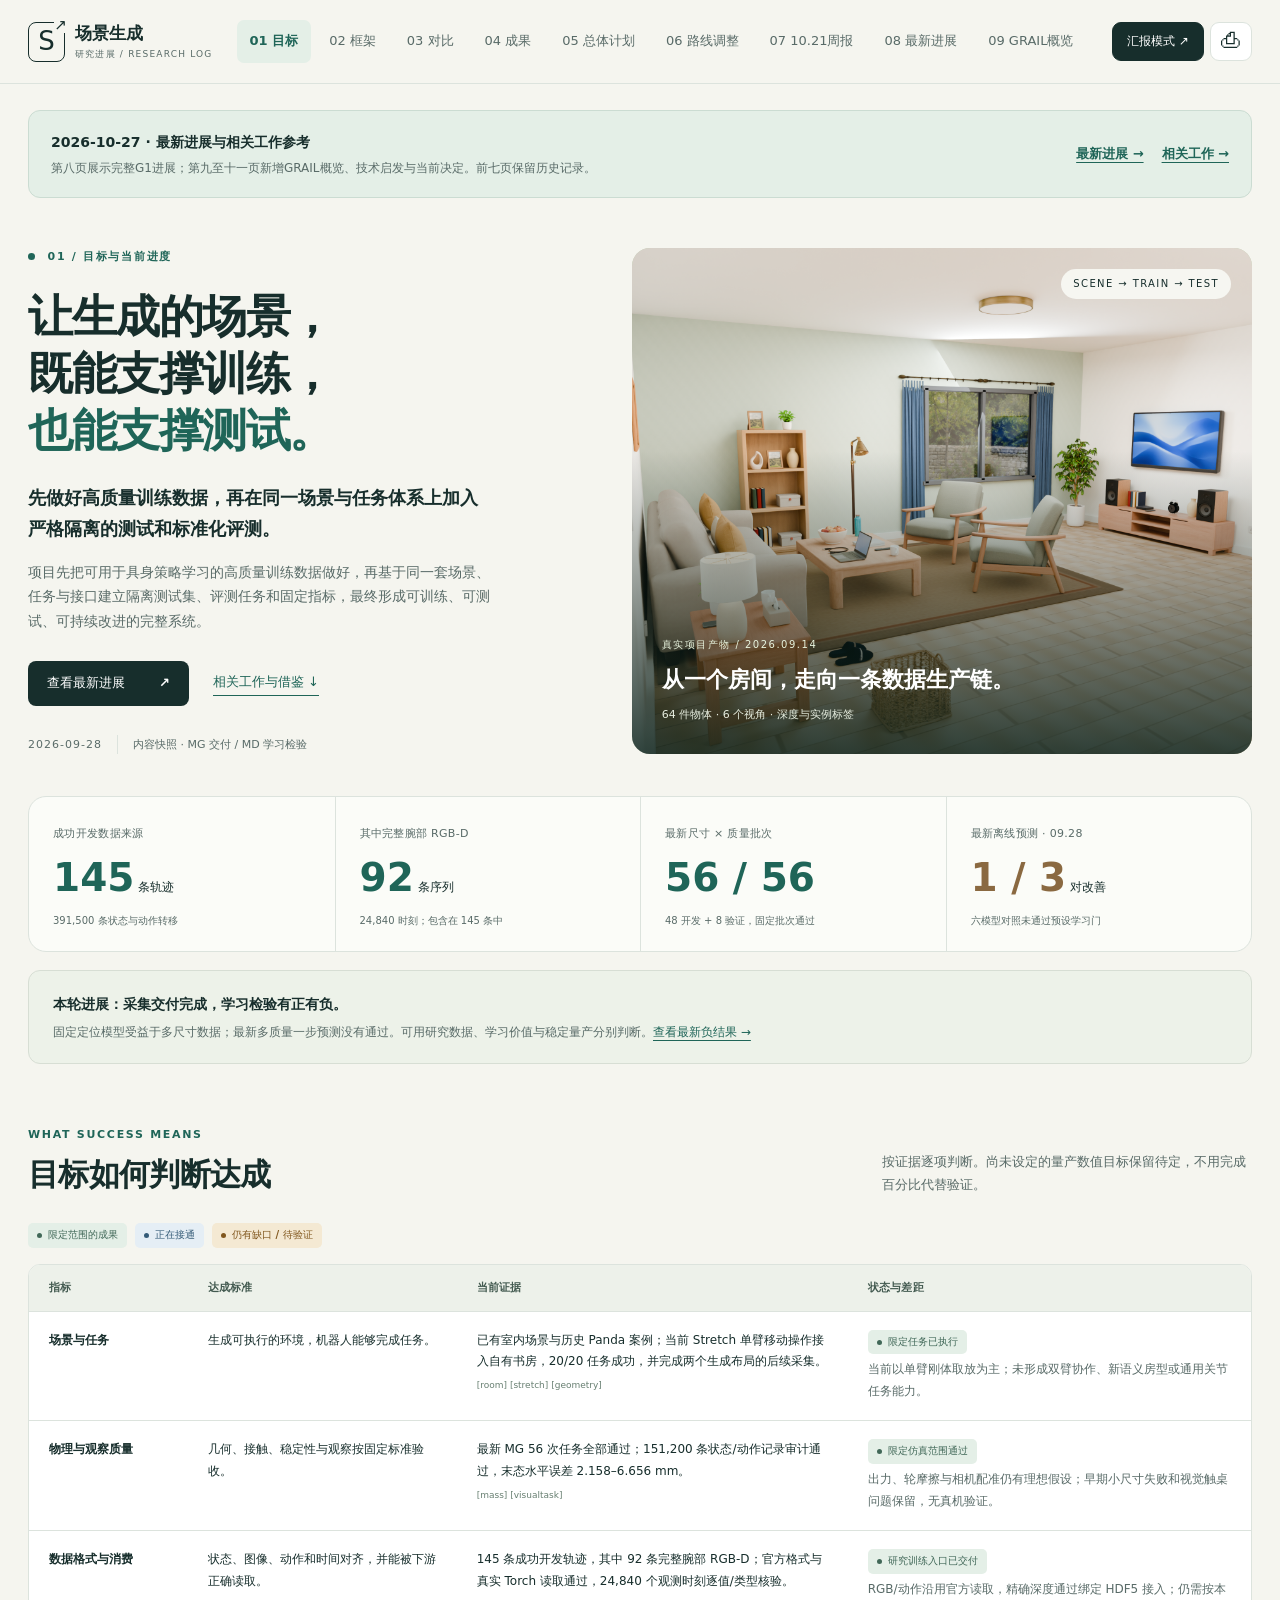
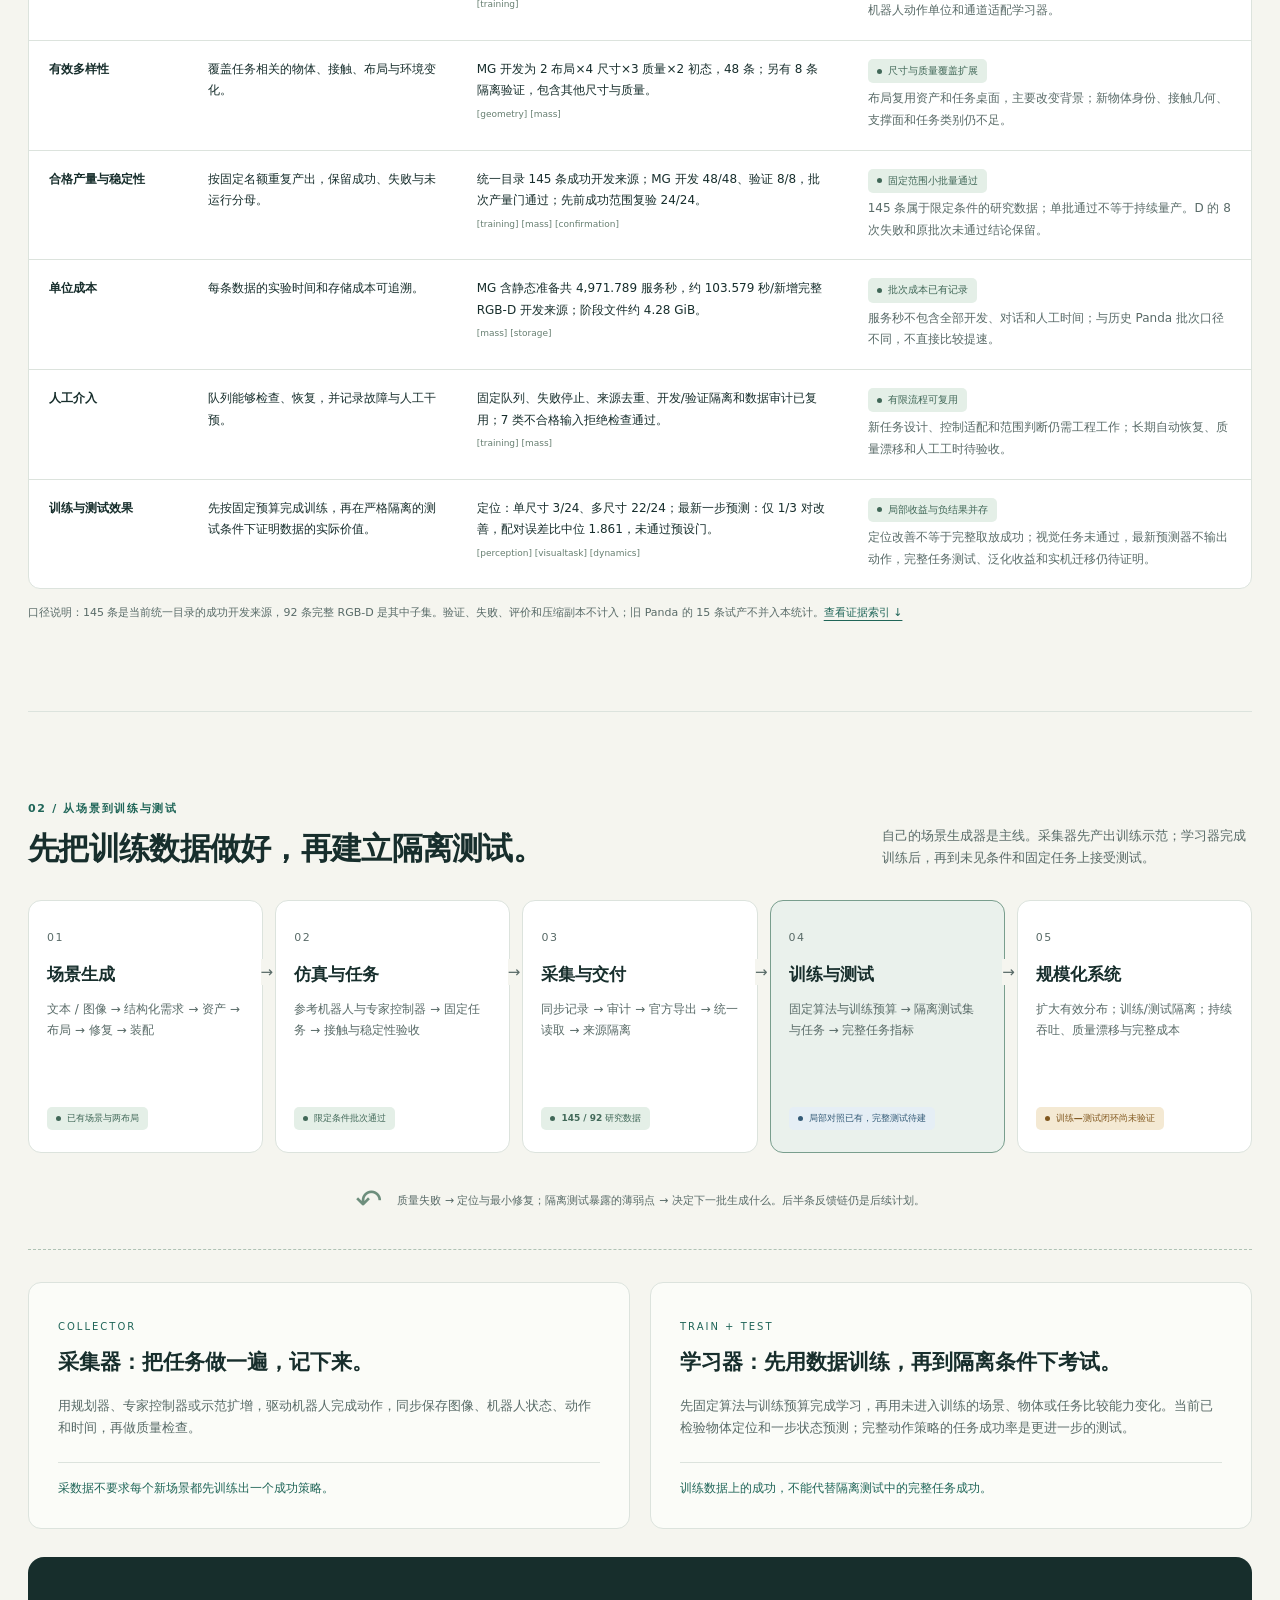
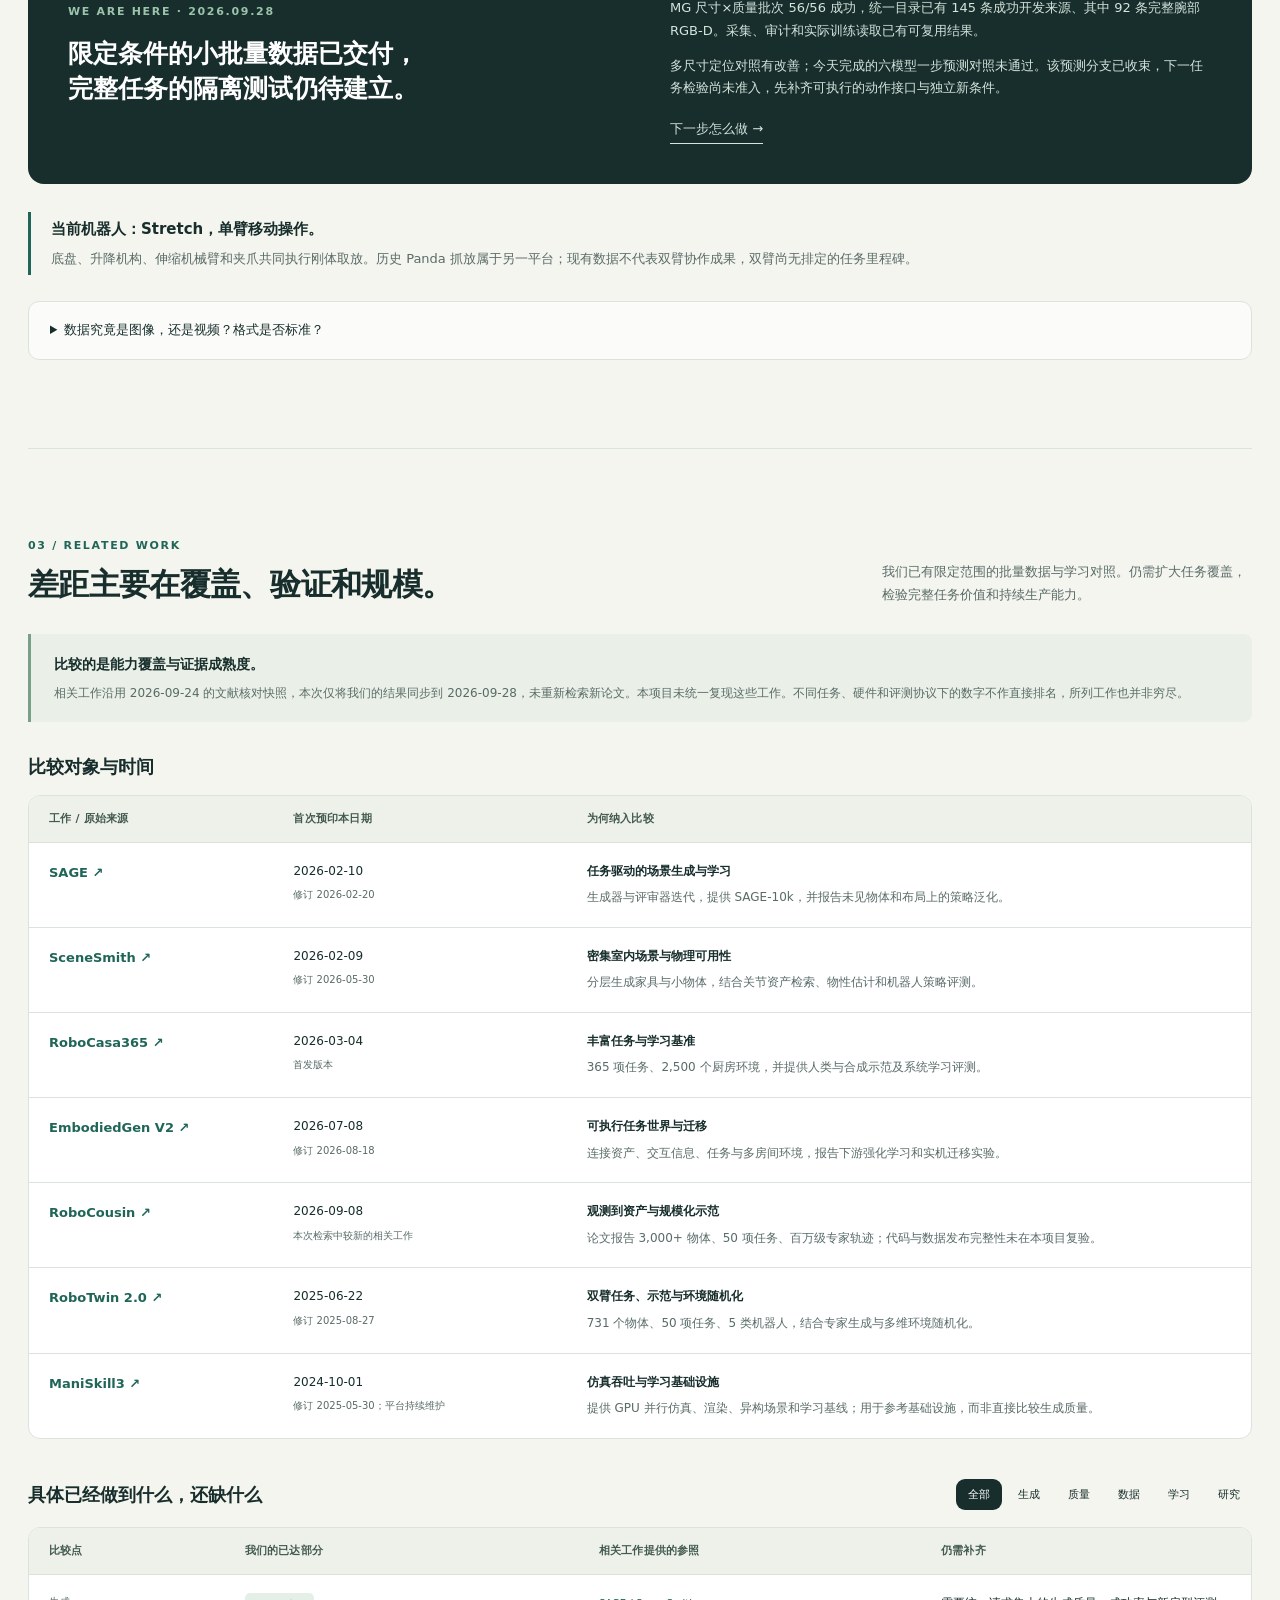
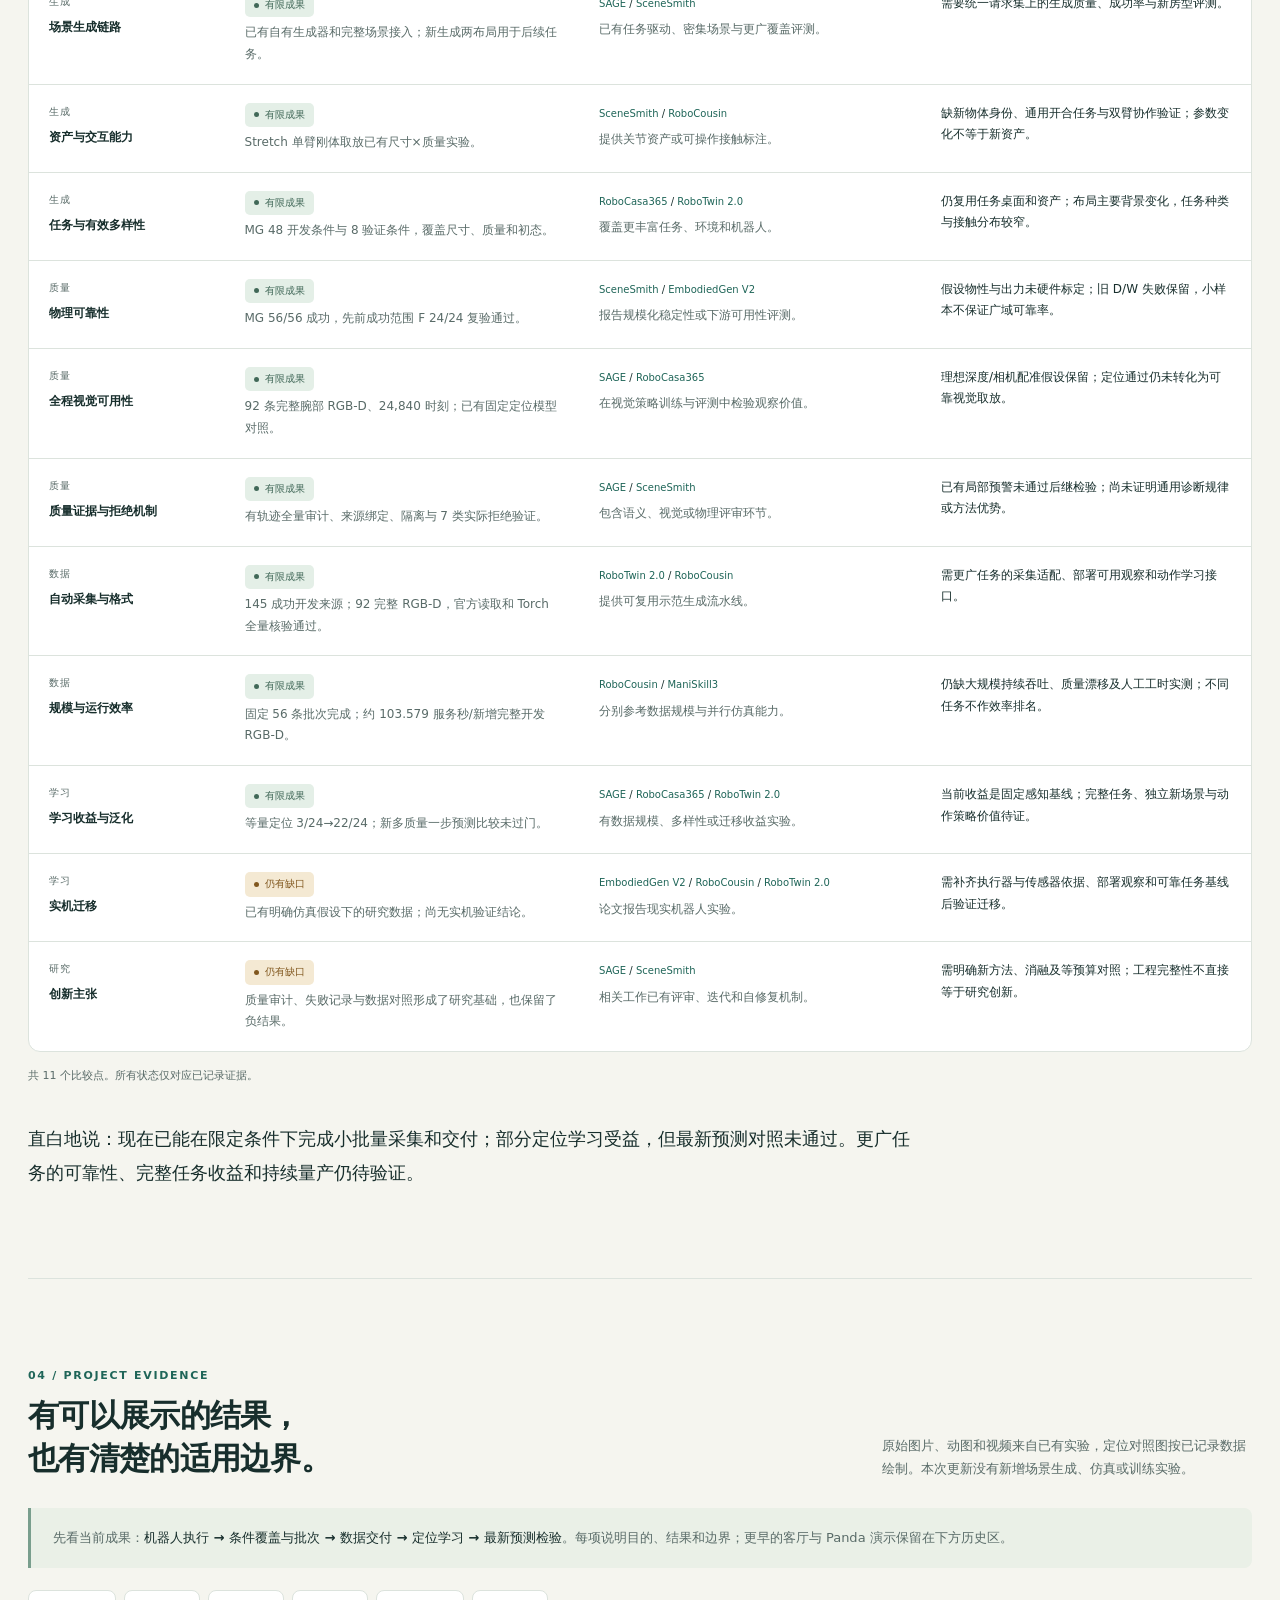
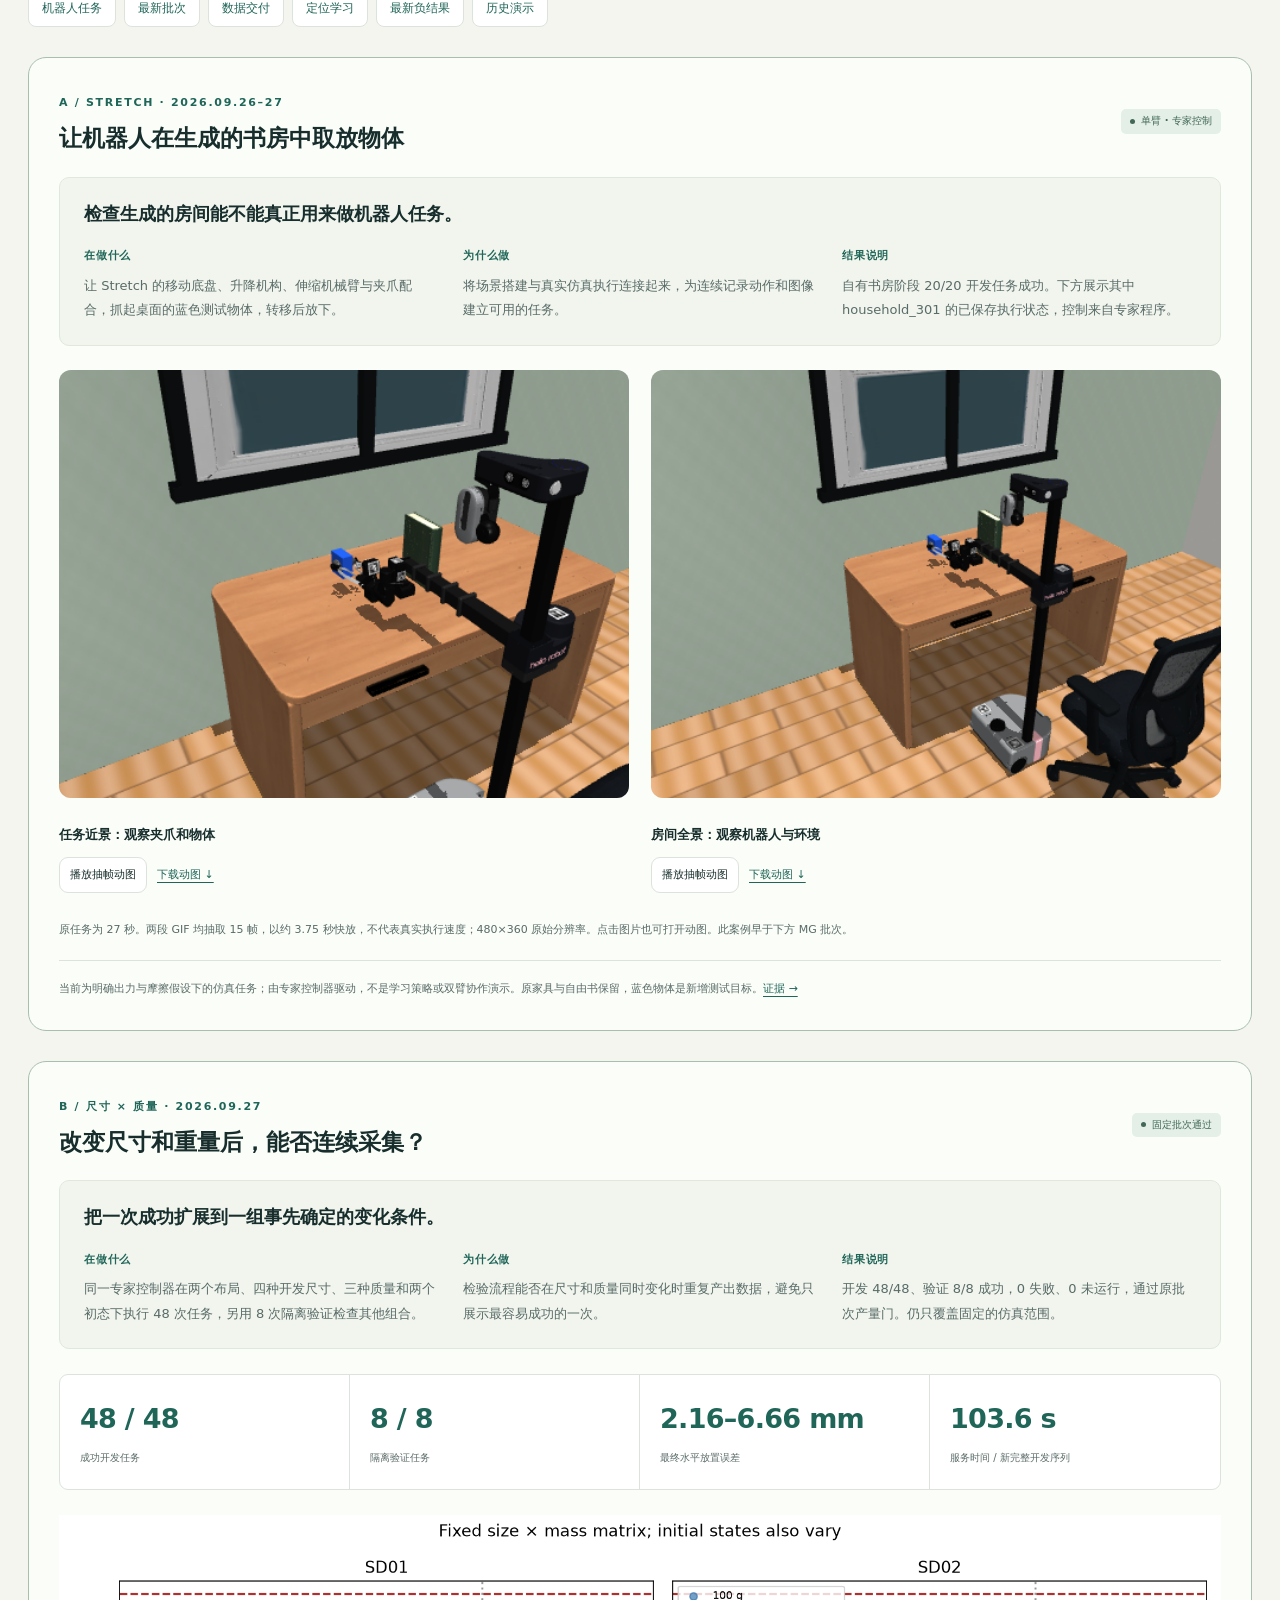
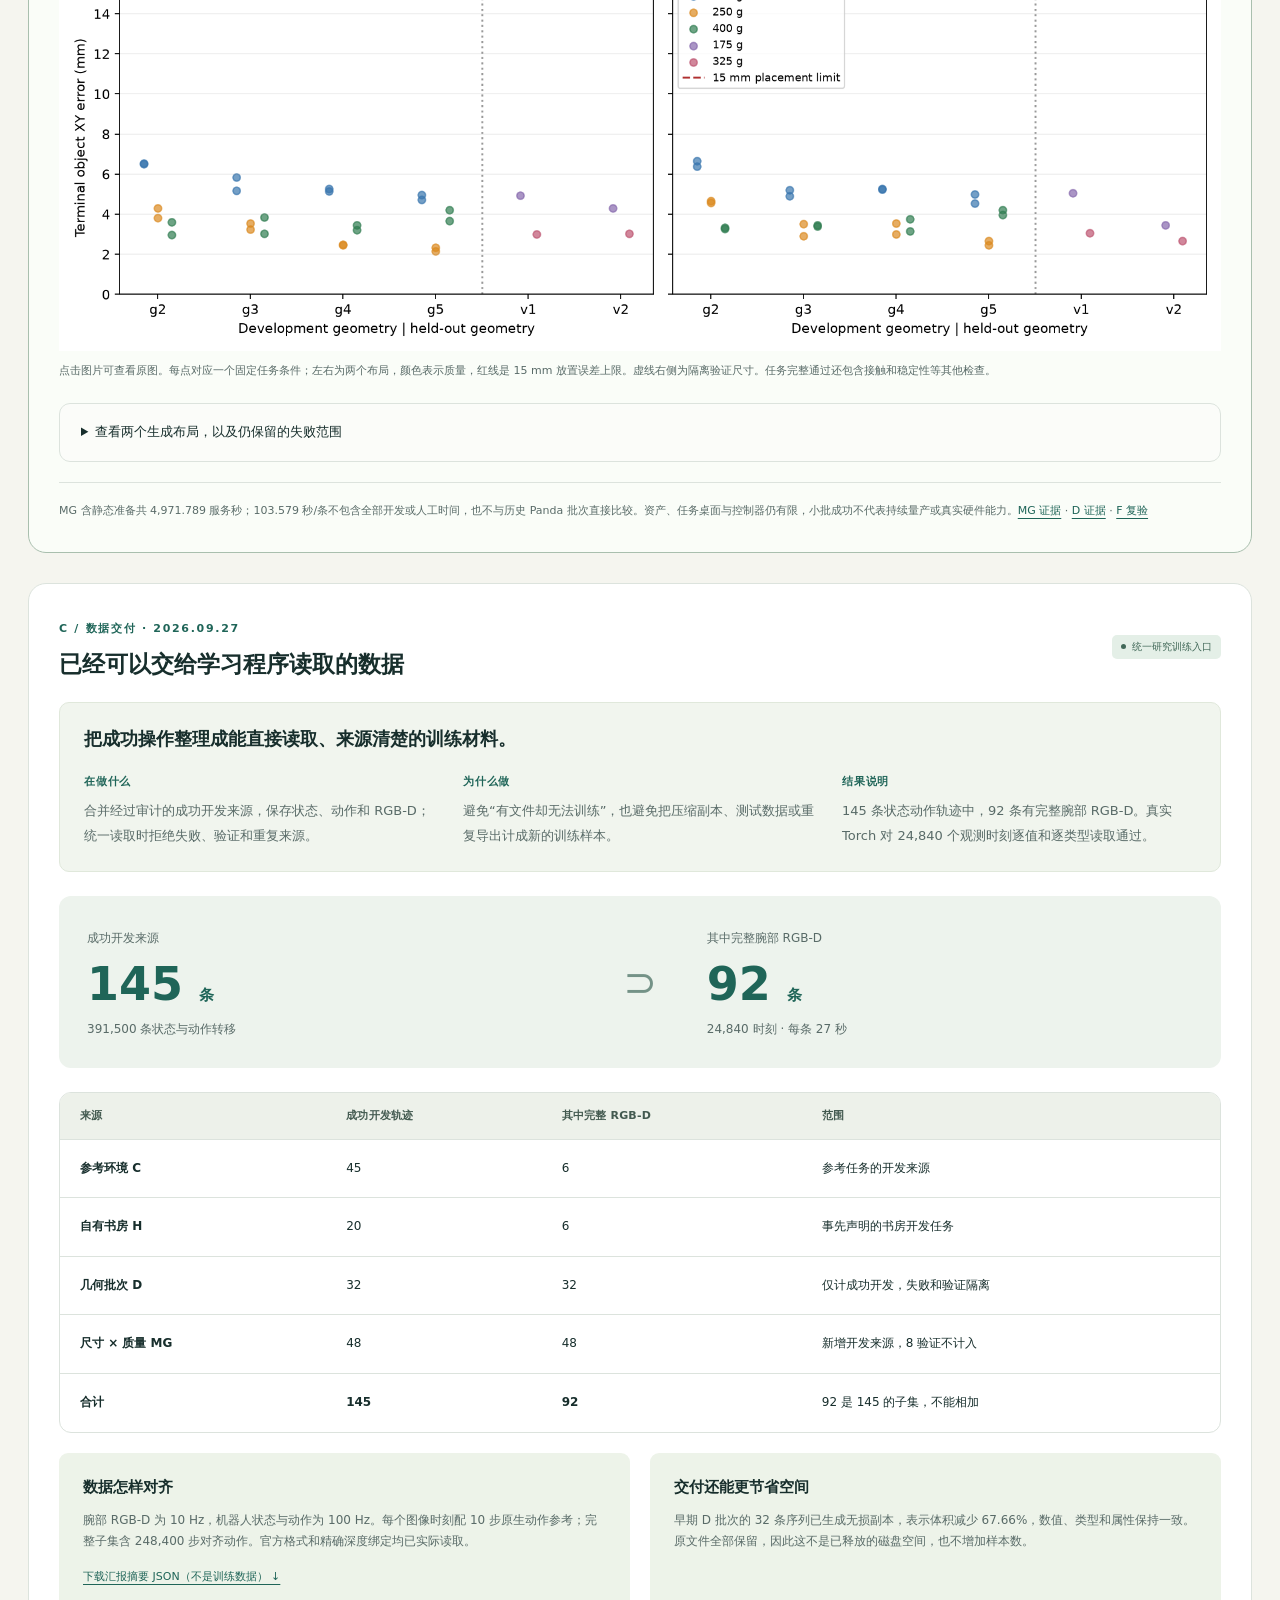
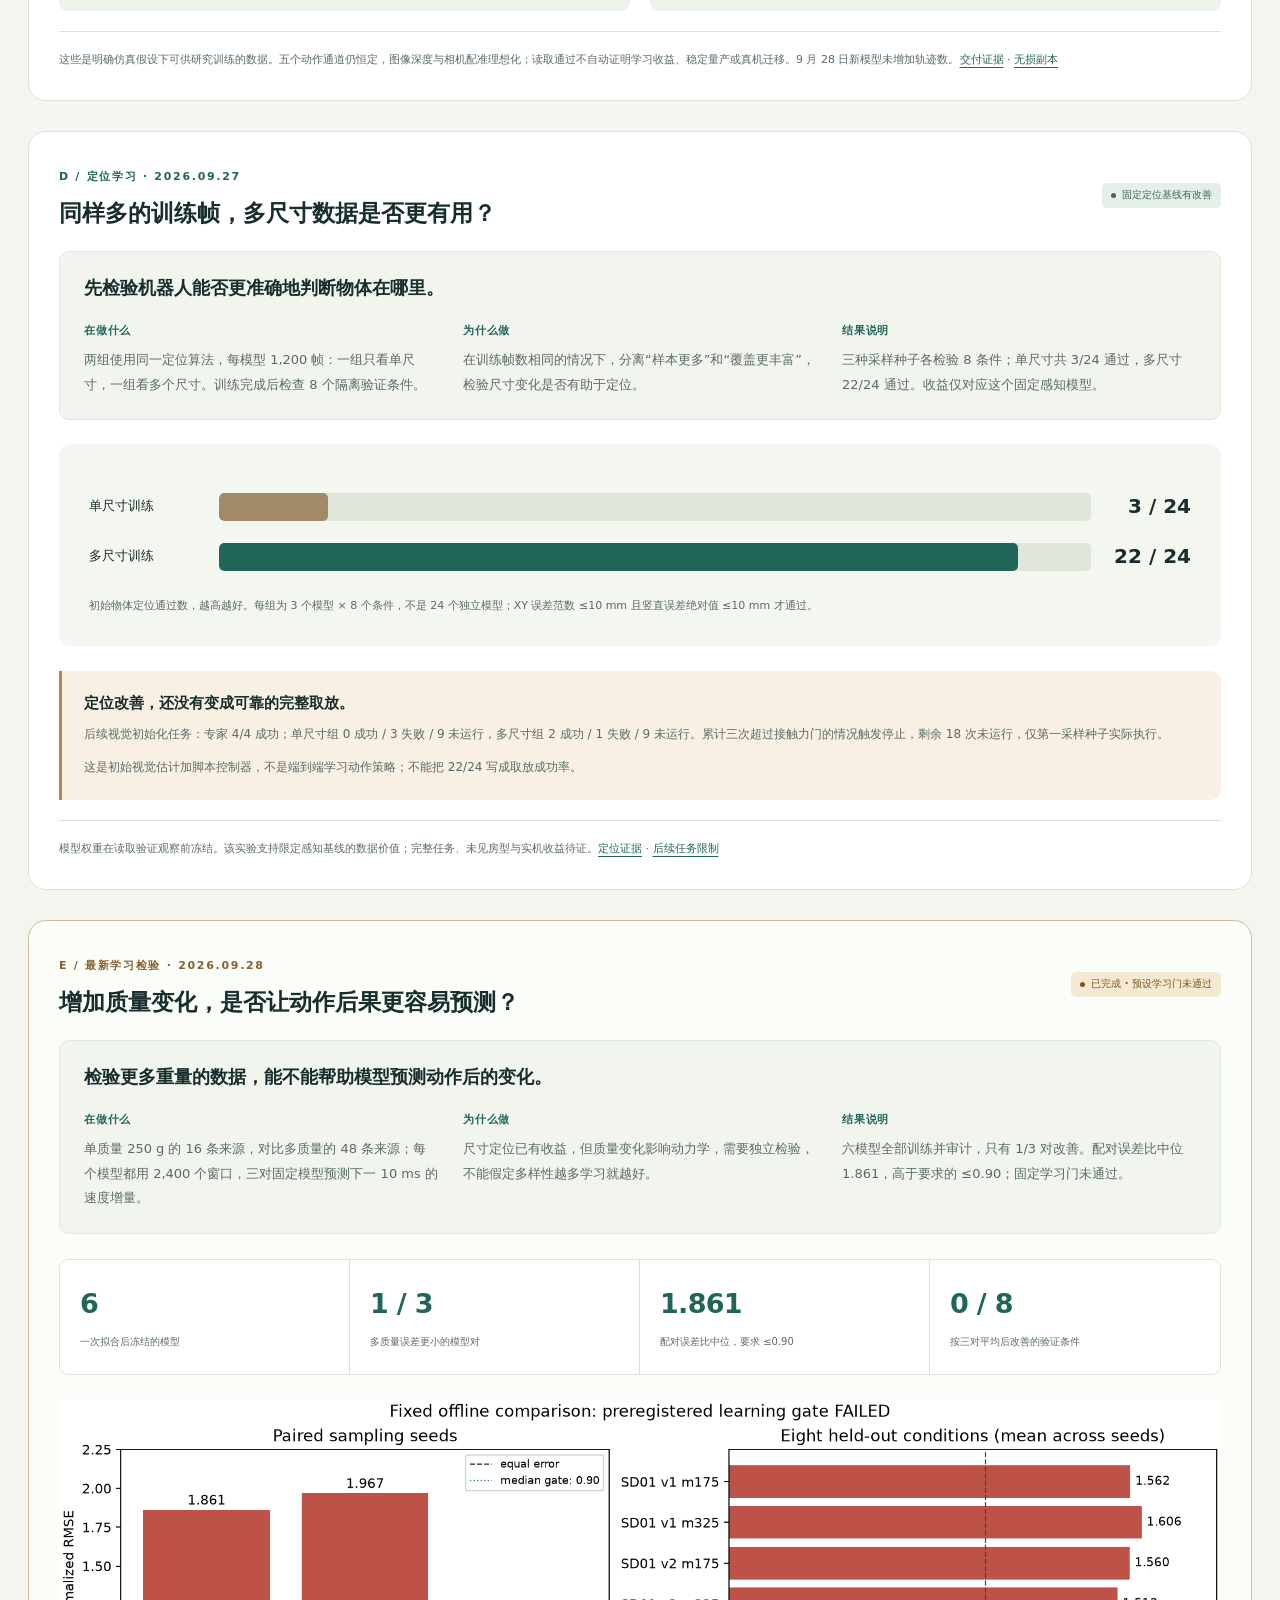
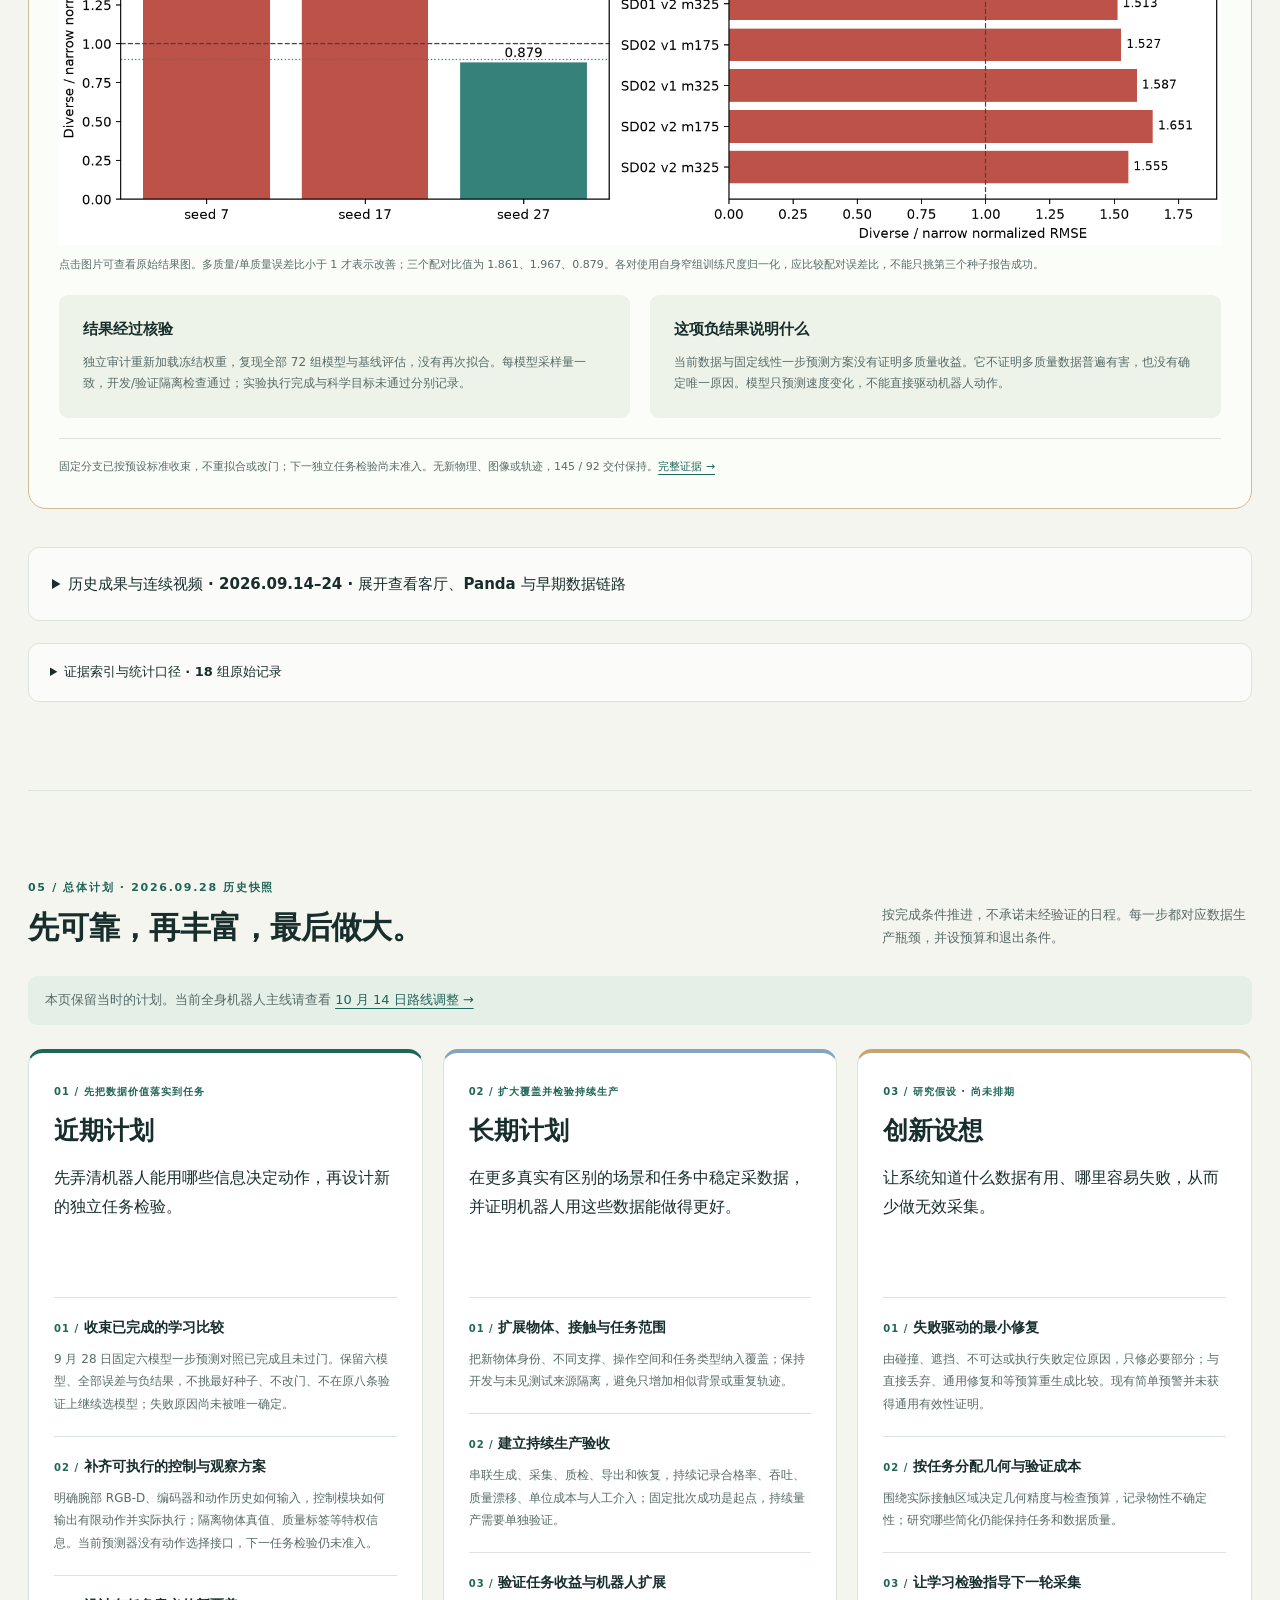
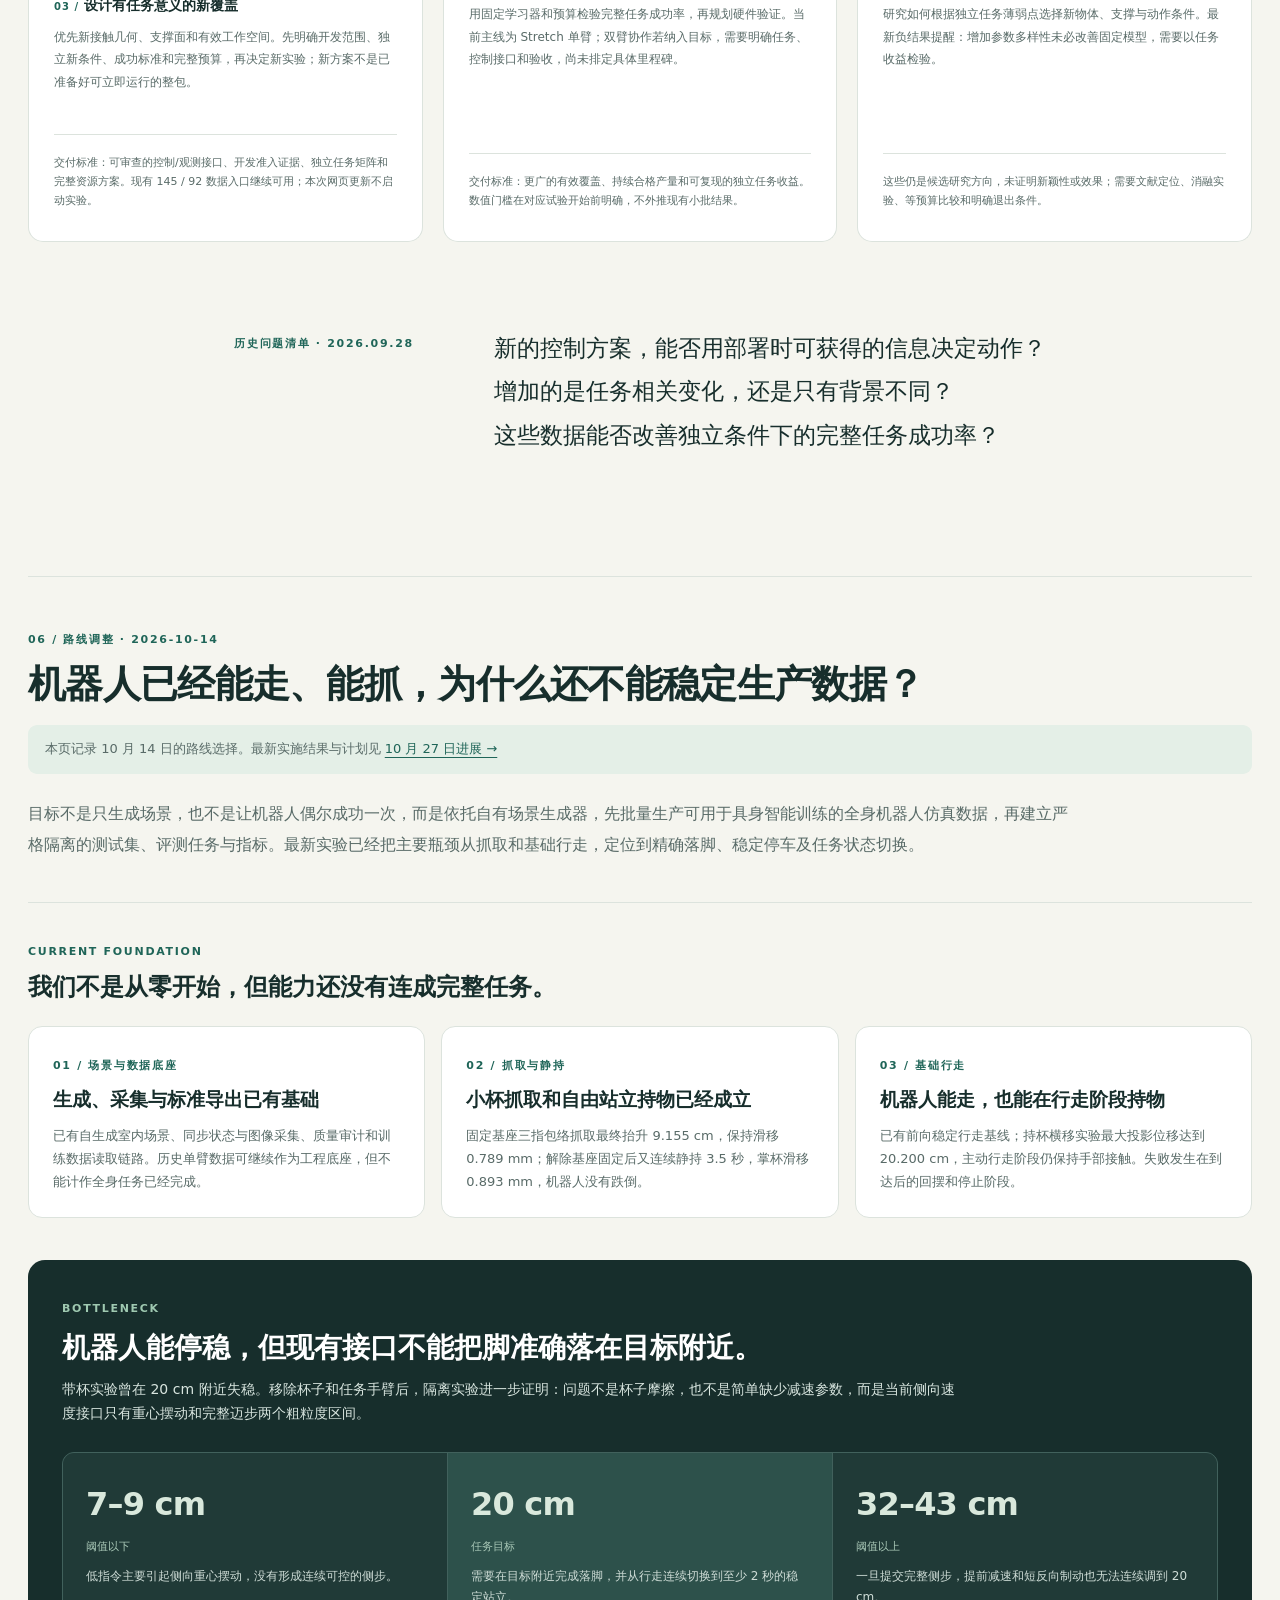
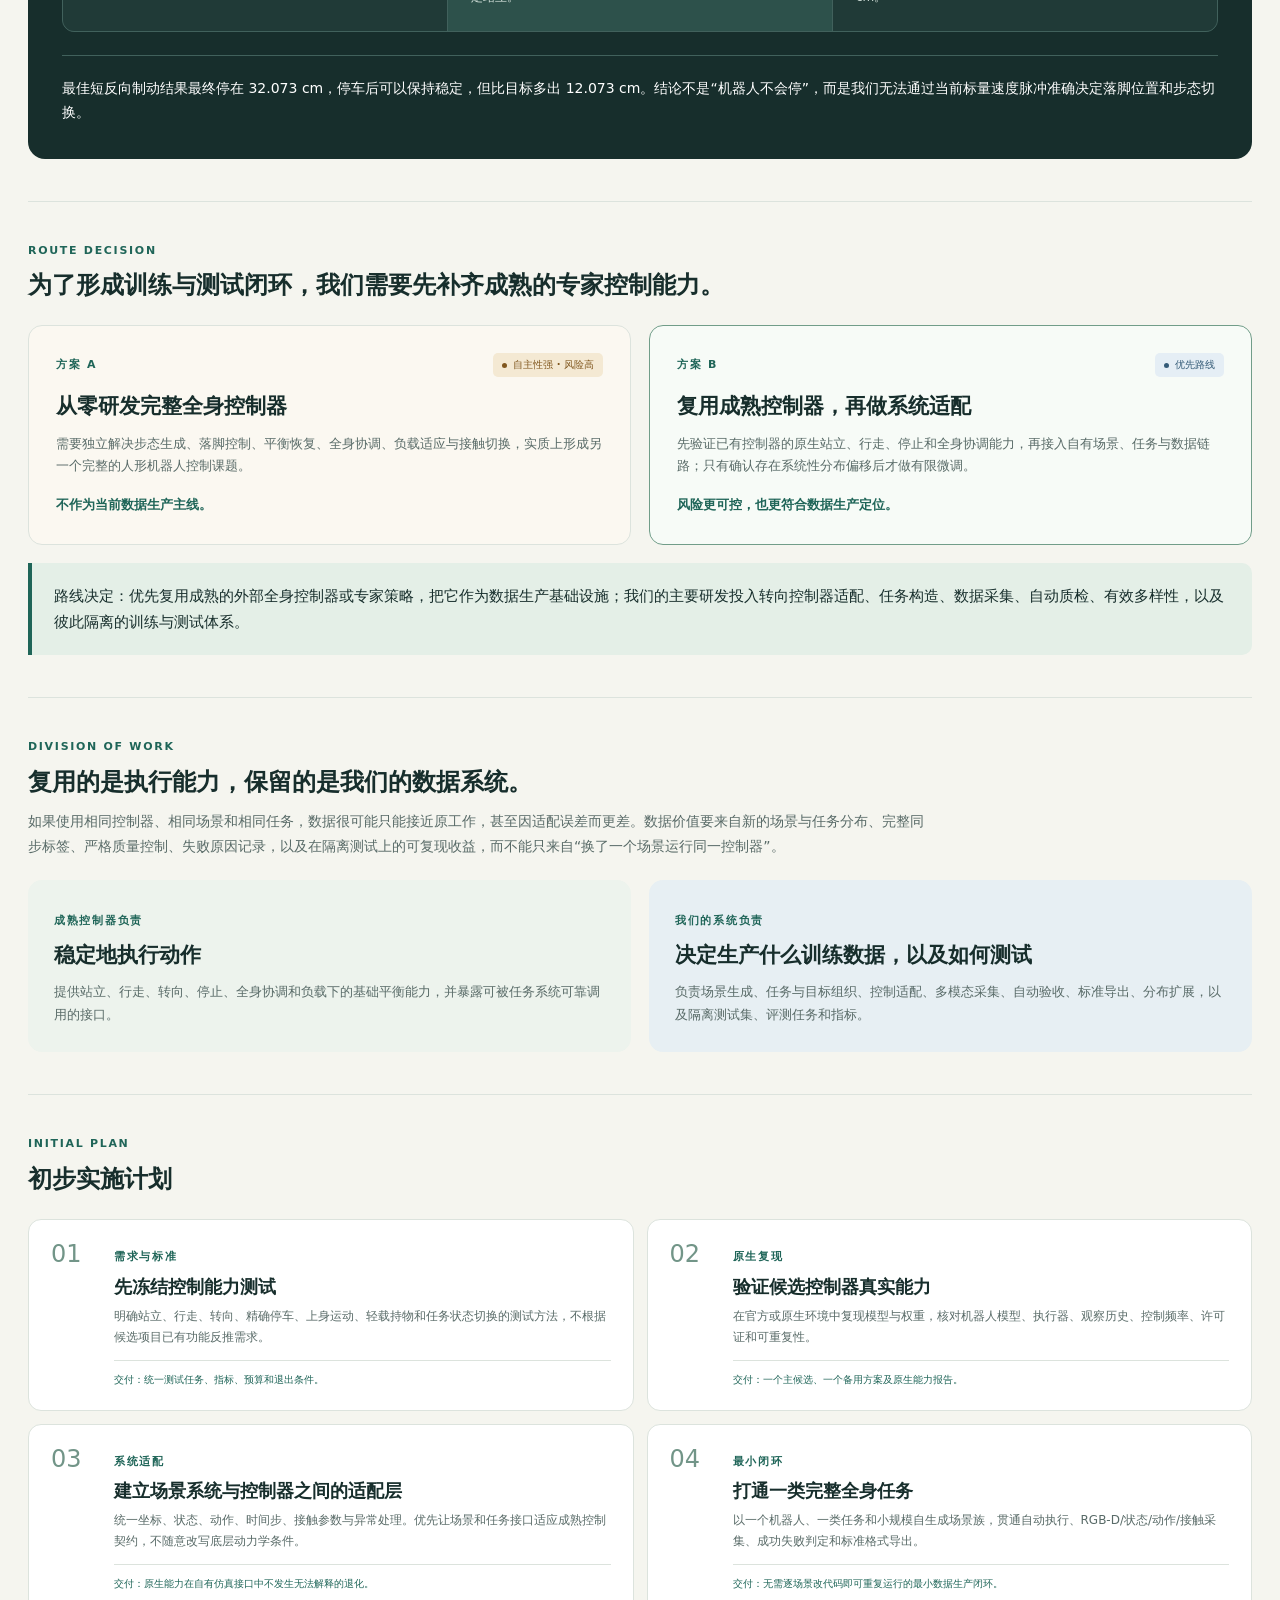
==== commit 4e390404: "Add GRAIL reference, technical lessons and project decisions" ====
--- a/public/index.html
+++ b/public/index.html
@@ -3,23 +3,23 @@
 <head>
   <meta charset="utf-8">
   <meta name="viewport" content="width=device-width, initial-scale=1">
-  <meta name="description" content="具身智能场景与仿真数据生成进展：完整G1抓杯搬运、两个生成布局验证、专家反馈与策略修订闭环，以及跨物体任务的当前瓶颈。进展截至 2026-10-27，附实际仿真视频与下步计划。">
+  <meta name="description" content="具身智能场景与仿真数据生成进展：完整G1抓杯搬运、生成布局与专家反馈闭环。新增GRAIL相关工作、技术启发与当前路线决定，进展截至 2026-10-27。">
   <meta name="theme-color" content="#173e3b">
   <title>场景生成工作进展 · 最新进展 2026-10-27</title>
   <link rel="icon" href="favicon.svg" type="image/svg+xml">
-  <link rel="stylesheet" href="style.css?v=20261027">
-  <script src="app.js?v=20261014" defer></script>
+  <link rel="stylesheet" href="style.css?v=20261027-grail">
+  <script src="app.js?v=20261027-grail" defer></script>
 </head>
 <body>
 <a href="#main" class="skip-link">跳转到正文</a>
 <header class="site-header">
   <a href="#goal" class="brand" aria-label="场景生成进展，回到目标"><span class="brand-icon" aria-hidden="true">S<span>↗</span></span><span>场景生成<span class="brand-sub">研究进展 / RESEARCH LOG</span></span></a>
-  <nav aria-label="汇报章节"><a href="#goal" aria-current="location">01 目标</a><a href="#framework">02 框架</a><a href="#comparison">03 对比</a><a href="#results">04 成果</a><a href="#plans">05 总体计划</a><a href="#plan-update">06 路线调整</a><a href="#weekly-20261021">07 10.21周报</a><a href="#weekly-20261027">08 最新进展</a></nav>
+  <nav aria-label="汇报章节"><a href="#goal" aria-current="location">01 目标</a><a href="#framework">02 框架</a><a href="#comparison">03 对比</a><a href="#results">04 成果</a><a href="#plans">05 总体计划</a><a href="#plan-update">06 路线调整</a><a href="#weekly-20261021">07 10.21周报</a><a href="#weekly-20261027">08 最新进展</a><a href="#reference-grail">09 GRAIL概览</a><a href="#reference-grail-lessons">10 技术启发</a><a href="#reference-grail-decisions">11 当前决定</a></nav>
   <div class="header-tools"><button type="button" id="present" aria-pressed="false" hidden>汇报模式 <span aria-hidden="true">↗</span></button><button type="button" id="print" class="icon-button" hidden aria-label="打印或保存 PDF" title="打印 / 保存 PDF">⎙</button></div>
 </header>
 <div class="reading-progress" aria-hidden="true"><span></span></div>
 <main id="main">
-<aside class="report-update-notice" aria-label="内容更新范围"><div><strong>2026-10-27 · 最新进展与下步计划已更新</strong><p>新增第八页：完整G1抓杯搬运、两个布局验证与专家反馈闭环。前七页按各自日期保留历史记录。</p></div><a href="#weekly-20261027">查看最新进展 →</a></aside>
+<aside class="report-update-notice" aria-label="内容更新范围"><div><strong>2026-10-27 · 最新进展与相关工作参考</strong><p>第八页展示完整G1进展；第九至十一页新增GRAIL概览、技术启发与当前决定。前七页保留历史记录。</p></div><div class="report-update-links"><a href="#weekly-20261027">最新进展 →</a><a href="#reference-grail">相关工作 →</a></div></aside>
 <section id="goal" class="report-section" aria-labelledby="goal-title" data-label="目标与指标">
   <div class="hero">
     <div class="hero-copy">
@@ -27,7 +27,7 @@
       <h1 id="goal-title">让生成的场景，<br>既能支撑训练，<br><em>也能支撑测试。</em></h1>
       <p class="hero-goal">先做好高质量训练数据，再在同一场景与任务体系上加入严格隔离的测试和标准化评测。</p>
       <p class="hero-description">项目先把可用于具身策略学习的高质量训练数据做好，再基于同一套场景、任务与接口建立隔离测试集、评测任务和固定指标，最终形成可训练、可测试、可持续改进的完整系统。</p>
-      <div class="hero-actions"><a class="button primary" href="#weekly-20261027">查看最新进展 <span>↗</span></a><a class="text-link" href="#results">回看历史成果 <span>↓</span></a></div>
+      <div class="hero-actions"><a class="button primary" href="#weekly-20261027">查看最新进展 <span>↗</span></a><a class="text-link" href="#reference-grail">相关工作与借鉴 <span>↓</span></a></div>
       <div class="snapshot"><time datetime="2026-09-28">2026-09-28</time><span>内容快照 · MG 交付 / MD 学习检验</span></div>
     </div>
     <figure class="hero-visual">
@@ -366,9 +366,39 @@
   <details class="detail-box weekly-evidence"><summary>查看验证范围与证据摘要</summary><div class="detail-body"><article><h4>完整 G1 首次抓杯搬运</h4><p>10月25日 trial_07 全任务通过，严格持杯机器人净位移约0.5336米。几何、质量、电机和PD未修改；NoSlip按声明在第3960步由0切为3，结果属于该数值设置下的仿真开发验证。</p><code>20261025 / native_sonic_body_grasp / trial_07 / FINAL_REVIEW</code></article><article><h4>本页视频：Codex专家最终策略 dev010</h4><p>完整42.64秒、50fps。目标Y方向相对原目标偏移−30毫米，完整任务通过。该轮同一冻结策略的3个条件均通过，实际轨迹去重后2条；不将条件数量当独立成功率，也不将视频当S02/S03布局的演示。</p><code>20261025 / codex_expert_v2 / dev010 / FINAL_VERIFICATION</code></article><article><h4>两个生成布局的独立执行</h4><p>10月26日同一cup_v004在S02/S03从各自原初态执行，独立审计、全43控制连续复验、实际视频及数据核验通过。最终2条去重开发轨迹；共享资产与参考模板保留在同一保守来源组。</p><code>20261026 / generated_grasp_execution / FINAL_REVIEW + DATASET_MANIFEST</code></article><article><h4>最新专家反馈闭环及未完成项</h4><p>4次真实设计调用，杯回归通过但与旧样本重复；5条瓶负例均未完成任务。最新轮新增55548物理步，新增去重合格轨迹0；未训练模型权重、未做隔离评测，不能称已验证自进化或产量收益。</p><code>20261026–27 / expert_branch1 / FINAL_REVIEW</code></article><p class="footnote">视频呈现最终策略的执行结果。dev010 复用了已核验的抓取行走前缀，后段由专家修订，另完成原初态连续控制复验；不据此声称机器人全程在线自主规划或模型权重自进化。所有当前全身任务记录保留为开发验证，尚未划入隔离测试集。</p></div></details>
 </section>
 
+<section id="reference-grail" class="report-section route-section reference-section" aria-labelledby="grail-title" data-label="相关工作 · GRAIL概览">
+  <div class="section-heading"><div><div class="eyebrow">09 / 相关工作与技术借鉴 · GRAIL · 1 / 3</div><h2 id="grail-title">从已知三维场景，生成可执行的全身交互。</h2></div></div>
+  <p class="route-intro">GRAIL探索以生成视频提供行为参考，经三维动作恢复和物理跟踪，形成机器人示范数据。对我们的价值，既包括新的参考动作来源，也包括物体反馈控制与场景条件的组织方式。</p>
+  <div class="reference-meta"><span>NVIDIA / UCLA</span><span>arXiv v2 · 2026-10-19</span><span>核对与讨论：2026-10-27</span><a href="https://research.nvidia.com/labs/dair/grail/" target="_blank" rel="noopener noreferrer">官方项目与演示 ↗</a></div>
+  <nav class="reference-page-links" aria-label="GRAIL参考页"><a href="#reference-grail" aria-current="page">1 工作概览</a><a href="#reference-grail-lessons">2 对我们的启发</a><a href="#reference-grail-decisions">3 当前决定与待办</a></nav>
+  <figure class="reference-workflow"><figcaption><span class="eyebrow">METHOD AT A GLANCE</span><h3>从行为参考，到机器人实际执行，再到策略学习。</h3></figcaption><ol><li><span class="reference-step">01</span><h3>已知三维条件</h3><p>资产、尺度、相机与机器人比例的人体</p></li><li><span class="reference-step">02</span><h3>生成交互视频</h3><p>从渲染首帧生成与物体交互的过程</p></li><li><span class="reference-step">03</span><h3>恢复三维动作</h3><p>恢复人体、手与物体的时序运动</p></li><li><span class="reference-step">04</span><h3>重定向与跟踪</h3><p>转为G1参考，由物理控制器执行</p></li><li><span class="reference-step">05</span><h3>筛选与训练</h3><p>导出成功执行，用于视觉策略学习</p></li></ol><p>流程依据：<a href="https://research.nvidia.com/labs/dair/grail/" target="_blank" rel="noopener noreferrer">GRAIL官方方法介绍 ↗</a>。此图为流程概括，具体重建、训练与筛选仍有独立成本。</p></figure>
+  <div class="reference-comparison"><h3>与我们目前路线的关系</h3><div class="table-scroll" tabindex="0" role="region" aria-label="GRAIL与本项目的路线对照"><table class="reference-table"><caption class="sr-only">外部工作的方法与本项目当前实现分列展示</caption><thead><tr><th scope="col">环节</th><th scope="col">GRAIL</th><th scope="col">我们当前的实现</th></tr></thead><tbody><tr><th scope="row">场景与资产</th><td>已知三维配置；程序化地形与多来源资产。</td><td>自有场景生成器，主线使用TRELLIS.2资产，已有MuJoCo任务接入。</td></tr><tr><th scope="row">动作参考</th><td>生成视频，再恢复人体与物体的三维运动。</td><td>当前主要由代码专家生成、修订参考控制。</td></tr><tr><th scope="row">执行控制</th><td>预训练全身控制器，加物体感知适配或场景条件训练。</td><td>SONIC身体控制＋原生手部PD；尚未接入GRAIL物体适配器。</td></tr><tr><th scope="row">数据用途</th><td>从执行示范继续训练视觉策略，并验证实机任务。</td><td>先做好合格数据生产，再检验学习收益与隔离测试；当前为开发验证。</td></tr></tbody></table></div></div>
+  <p class="reference-takeaway">两项关键区别：上游用生成视频提供动作参考，下游用学习到的物体反馈修正执行。机器人仍须经过三维恢复、重定向和物理控制。</p>
+  <p class="reference-footnote">外部方法依据：<a href="https://research.nvidia.com/labs/dair/grail/" target="_blank" rel="noopener noreferrer">项目介绍</a>、<a href="https://nvlabs.github.io/GRAIL/tracking.html" target="_blank" rel="noopener noreferrer">跟踪文档</a>；本项目实际进展见<a href="#weekly-20261027">第八页</a>。<a href="#reference-grail-lessons">继续：对我们的启发 →</a></p>
+</section>
+
+<section id="reference-grail-lessons" class="report-section route-section reference-section" aria-labelledby="grail-lessons-title" data-label="GRAIL · 对我们的启发">
+  <div class="section-heading"><div><div class="eyebrow">10 / 相关工作与技术借鉴 · GRAIL · 2 / 3</div><h2 id="grail-lessons-title">值得借鉴什么，适用范围在哪里。</h2></div></div>
+  <p class="route-intro">围绕动作来源、物体反馈、场景条件和数据价值梳理启发。下面分别说明外部设计、对我们的意义和仍需验证的边界。</p>
+  <nav class="reference-page-links" aria-label="GRAIL参考页"><a href="#reference-grail">1 工作概览</a><a href="#reference-grail-lessons" aria-current="page">2 对我们的启发</a><a href="#reference-grail-decisions">3 当前决定与待办</a></nav>
+  <div class="reference-lessons"><article class="reference-lesson"><span class="eyebrow">01 / 技术启发</span><h3>视频模型可以拓展行为来源</h3><dl><div><dt>他们的设计</dt><dd>从已知场景的首帧生成交互，为全身动作提供候选参考。</dd></div><div><dt>对我们的启发</dt><dd>当已有专家难以覆盖新的行为时，视频生成值得作为候选来源；我们已有三维资产与布局，可以提供输入条件。</dd></div><div class="reference-limit"><dt>适用边界</dt><dd>视频仍需重建与物理验证。目前没有证据说明它对我们的任务、预算和验收标准最优。</dd></div></dl><p class="reference-citation"><a href="https://research.nvidia.com/labs/dair/grail/" target="_blank" rel="noopener noreferrer">GRAIL官方项目：方法与演示 ↗</a></p></article><article class="reference-lesson"><span class="eyebrow">02 / 技术启发</span><h3>抓取需要物体反馈参与控制</h3><dl><div><dt>他们的设计</dt><dd>适配器利用物体位姿、手物关系、形状和接触等信息，修正身体与手的动作。</dd></div><div><dt>对我们的启发</dt><dd>它与我们遇到的抓持、滑移和全身协调问题有关。这里的“感知”包含控制所用的物体状态，并非单独的图像识别模块。</dd></div><div class="reference-limit"><dt>适用边界</dt><dd>现有失败的根因仍需核对；接入适配器不保证满足完整放置、负载交接和释放要求。</dd></div></dl><p class="reference-citation"><a href="https://arxiv.org/html/2606.05160v2" target="_blank" rel="noopener noreferrer">论文v2：物体适配、消融与评价定义 ↗</a></p></article><article class="reference-lesson"><span class="eyebrow">03 / 技术启发</span><h3>场景应提供操作所需的信息</h3><dl><div><dt>他们的设计</dt><dd>三维几何、尺度、相机和场景条件在生成与重建之间保持对应。</dd></div><div><dt>对我们的启发</dt><dd>对我们的场景生成而言，需要持续核对碰撞、可抓区、支撑区和全过程净空；视觉资产之外，还要有可信的物理与功能描述。</dd></div><div class="reference-limit"><dt>适用边界</dt><dd>这些缺口已经登记；已有刚体成果与关系几何能力继续有效，关节和软体扩展仍需各自验收。</dd></div></dl><p class="reference-citation"><a href="https://nvlabs.github.io/GRAIL/gen_2dhoi.html" target="_blank" rel="noopener noreferrer">官方文档：场景渲染与视频生成 ↗</a></p></article><article class="reference-lesson"><span class="eyebrow">04 / 技术启发</span><h3>最终要验证示范的学习价值</h3><dl><div><dt>他们的设计</dt><dd>物理执行、成功轨迹导出与下游策略训练构成连续流程。</dd></div><div><dt>对我们的启发</dt><dd>我们也需分别报告候选、去重合格数据、生产成本和学习效果，防止把视频数量或单例成功当作数据价值。</dd></div><div class="reference-limit"><dt>适用边界</dt><dd>GRAIL表2使用整段平均物体位置误差小于20厘米的成功判据，与我们的完整任务验收不同，成功率不能直接横向比较。</dd></div></dl><p class="reference-citation"><a href="https://nvlabs.github.io/GRAIL/data_export.html" target="_blank" rel="noopener noreferrer">官方文档：成功轨迹导出 ↗</a> · <a href="https://arxiv.org/html/2606.05160v2" target="_blank" rel="noopener noreferrer">论文v2：物体适配、消融与评价定义 ↗</a></p></article></div>
+  <p class="reference-takeaway">判断借鉴是否有效，要看它能否帮助我们的完整任务产出合格数据，并进一步支持策略学习。参考工作提供证据和方法，项目收益仍需自己的实验验证。</p>
+  <p class="reference-footnote">外部设计与我们的技术判断分列展示。<a href="#reference-grail-decisions">继续：已确定的选择与后续核对 →</a></p>
+</section>
+
+<section id="reference-grail-decisions" class="report-section route-section reference-section" aria-labelledby="grail-decisions-title" data-label="GRAIL · 当前决定与待办">
+  <div class="section-heading"><div><div class="eyebrow">11 / 相关工作与技术借鉴 · GRAIL · 3 / 3</div><h2 id="grail-decisions-title">当前保留什么，后续确认什么。</h2></div></div>
+  <p class="route-intro">截至 2026-10-27 的讨论结论。已确定的路线、沿用的现状与暂缓事项分别标注；后续核对列说明进入评估前需要补齐的依据。</p>
+  <nav class="reference-page-links" aria-label="GRAIL参考页"><a href="#reference-grail">1 工作概览</a><a href="#reference-grail-lessons">2 对我们的启发</a><a href="#reference-grail-decisions" aria-current="page">3 当前决定与待办</a></nav>
+  <div class="reference-decisions"><article class="reference-decision"><div class="reference-card-heading"><span class="eyebrow">01</span><span class="badge limited">已确定</span></div><h3>继续使用MuJoCo</h3><p class="reference-choice">现阶段沿用现有仿真、采集和独立核验链路。</p><dl><div><dt>判断依据</dt><dd>迁移会涉及物理、控制接口和历史结果复验；采用GRAIL思路并不要求我们同步更换仿真器。</dd></div><div><dt>后续核对</dt><dd>以后若确有训练吞吐或兼容瓶颈，再比较迁移收益与成本。</dd></div></dl></article><article class="reference-decision"><div class="reference-card-heading"><span class="eyebrow">02</span><span class="badge gap">暂缓实施</span></div><h3>物体感知适配器留待确认</h3><p class="reference-choice">先保留路线选择，尚未选定从零训练或复用微调。</p><dl><div><dt>判断依据</dt><dd>若基座与接口兼容，复用现有检查点值得优先评估；但迁移权重仍需训练环境、观测、奖励、重置与验收适配。</dd></div><div><dt>后续核对</dt><dd>先核对SONIC权重、潜在表示与残差插入位置、观测坐标/时序、关节与手部映射。仅64维相同不能证明兼容。</dd></div></dl></article><article class="reference-decision"><div class="reference-card-heading"><span class="eyebrow">03</span><span class="badge gap">后续评估</span></div><h3>视频参考保留为候选路线</h3><p class="reference-choice">当前继续已有专家参考路线，视频生成尚未接入主线。</p><dl><div><dt>判断依据</dt><dd>它可能增加动作覆盖，但也增加生成、三维恢复和失败筛选成本；尚不能判断是否提高我们的合格产量。</dd></div><div><dt>后续核对</dt><dd>若后续启动评估，用相同任务与完整验收比较去重产量、总成本、人工介入和学习收益。</dd></div></dl></article><article class="reference-decision"><div class="reference-card-heading"><span class="eyebrow">04</span><span class="badge limited">沿用现状</span></div><h3>保留TRELLIS.2资产主线</h3><p class="reference-choice">GRAIL使用Hunyuan3D-2.1，不构成更换我们资产模型的依据。</p><dl><div><dt>判断依据</dt><dd>当前没有针对我们任务的两模型同条件比较。资产视觉质量、碰撞可用性和力学属性可信度需要分别判断。</dd></div><div><dt>后续核对</dt><dd>以后如需选型，比较关键几何、可操作性、尺度、接入成本和有效产量；PBR材质不等于物理参数。</dd></div></dl></article><article class="reference-decision"><div class="reference-card-heading"><span class="eyebrow">05</span><span class="badge active">已登记待办</span></div><h3>物理资产缺口已归入场景问题</h3><p class="reference-choice">记录刚体、铰接体与软体的物理描述和场景接入适配需求。</p><dl><div><dt>判断依据</dt><dd>主线以刚体为主；已有门铰链、抽屉滑轨开发样品，尚未完成G1操作验收；当前无完成主线验收的软体资产。</dd></div><div><dt>后续核对</dt><dd>统一单位/坐标/尺度、物性来源、碰撞与功能区域，并分别补齐关节或形变状态、初始化、采集和验收。</dd></div></dl></article><article class="reference-decision"><div class="reference-card-heading"><span class="eyebrow">06</span><span class="badge limited">持续遵循</span></div><h3>保持完整任务验收与来源隔离</h3><p class="reference-choice">参考外部方法时，继续沿用自己的完整任务、去重和独立复验要求。</p><dl><div><dt>判断依据</dt><dd>当前成果仍是开发验证，尚未证明稳定量产、广泛泛化或这批全身数据的学习收益。</dd></div><div><dt>后续核对</dt><dd>训练数据先行，预留来源身份；后续冻结隔离测试条件，以实际学习结果判断数据价值。</dd></div></dl></article></div>
+  <details class="detail-box reference-details" id="grail-scene-backlog"><summary>展开场景生成已登记的7项问题与隐患</summary><div class="detail-body"><p>这是已登记的问题与待核对隐患，不表示这些能力全部缺失，也不表示已经启动实现。已有门/抽屉开发样品不能替代机器人完整操作验收。</p><ul class="reference-backlog"><li><span>SG-P01</span><div><strong>异构物理资产</strong><p>刚体、铰接体、软体的描述、编译与分类型验收。</p></div></li><li><span>SG-P02</span><div><strong>视觉与碰撞一致</strong><p>开口、把手、薄壁、凹腔及缩放后的接触几何。</p></div></li><li><span>SG-P03</span><div><strong>可操作功能区域</strong><p>可抓区、支撑区、容器入口、固定与活动部件。</p></div></li><li><span>SG-P04</span><div><strong>全过程空间可执行</strong><p>操作站位、全身可达、运动扫掠、携物与退手路径。</p></div></li><li><span>SG-P05</span><div><strong>物性与组合稳定</strong><p>参数来源、初始化落稳、承重及求解稳定性。</p></div></li><li><span>SG-P06</span><div><strong>状态、观测与导出</strong><p>关节/形变后同步更新，保存可重置和复验的状态。</p></div></li><li><span>SG-P07</span><div><strong>覆盖、来源与成本</strong><p>有效变化、来源隔离、失败分母与单位合格成本。</p></div></li></ul></div></details>
+  <div class="reference-summary"><span class="eyebrow">CURRENT POSITION</span><p>当前选择：继续MuJoCo与现有资产主线；适配器和视频参考留待评估；场景物理缺口已登记；以完整任务和数据学习价值作为最终依据。</p></div>
+  <details class="detail-box reference-details" id="grail-sources"><summary>查看官方参考与项目讨论依据</summary><div class="detail-body reference-source-grid"><div><h3>外部方法 · 官方来源</h3><ul class="reference-source-list"><li><a href="https://research.nvidia.com/labs/dair/grail/" target="_blank" rel="noopener noreferrer">GRAIL官方项目：方法与演示 ↗</a></li><li><a href="https://arxiv.org/html/2606.05160v2" target="_blank" rel="noopener noreferrer">论文v2：物体适配、消融与评价定义 ↗</a></li><li><a href="https://nvlabs.github.io/GRAIL/gen_2dhoi.html" target="_blank" rel="noopener noreferrer">官方文档：场景渲染与视频生成 ↗</a></li><li><a href="https://nvlabs.github.io/GRAIL/gen_3d_assets.html" target="_blank" rel="noopener noreferrer">官方文档：3D资产生成与类型限制 ↗</a></li><li><a href="https://nvlabs.github.io/GRAIL/tracking.html" target="_blank" rel="noopener noreferrer">官方文档：跟踪、检查点与微调 ↗</a></li><li><a href="https://nvlabs.github.io/GRAIL/data_export.html" target="_blank" rel="noopener noreferrer">官方文档：成功轨迹导出 ↗</a></li></ul><p class="reference-footnote">论文按 arXiv v2 · 2026-10-19 核对；工程文档核对日期为 2026-10-27。</p></div><div><h3>本项目 · 决定与验证范围</h3><article><h4>路线决定</h4><p>继续MuJoCo；适配器的接入与训练暂缓，复用微调和从零训练均保留为待确认路线。</p><small>2026-10-27 / 项目接续记录</small></article><article><h4>场景生成问题</h4><p>SG-P01—SG-P07覆盖异构物理资产及相关隐患；现有开发样品与正式任务验收分开记录。</p><small>2026-10-27 / 场景生成问题清单</small></article><article><h4>项目当前范围</h4><p>完整G1杯任务、生成布局与专家反馈闭环的实际结果，见第八页；外部方法和未来评估不计作本项目已完成成果。</p><small>2026-10-27 / 封存实验总结</small></article><a href="#weekly-20261027">回看最新实际进展 →</a></div></div></details>
+</section>
+
 </main>
-<footer class="site-footer"><div><strong>场景生成工作进展</strong><p>2026.10.27 · 完整G1抓杯搬运 / 专家反馈闭环 / 历史成果分期保留<br>文献核对：2026-09-24 · 历史成果：2026-09-28<br>路线决策：2026-10-14 · 最新进展：2026-10-27</p></div><p>静态网页，按进展更新与发布。<br>不是实验系统的实时监控面板。</p><a href="#goal">回到开头 ↑</a></footer>
-<div class="presentation-bar" hidden><button type="button" id="prev-section" aria-label="上一部分">← 上一部分</button><span id="presentation-position" aria-live="polite">01 / 08</span><button type="button" id="next-section" aria-label="下一部分">下一部分 →</button><button type="button" id="exit-presentation">退出 <kbd>Esc</kbd></button></div>
+<footer class="site-footer"><div><strong>场景生成工作进展</strong><p>2026.10.27 · 完整G1进展 / GRAIL相关工作与技术借鉴 / 历史记录分期保留<br>历史文献核对：2026-09-24 · 历史成果：2026-09-28<br>路线记录：2026-10-14 · 最新进展：2026-10-27<br>GRAIL参考与讨论：2026-10-27</p></div><p>静态网页，按进展更新与发布。<br>不是实验系统的实时监控面板。</p><a href="#goal">回到开头 ↑</a></footer>
+<div class="presentation-bar" hidden><button type="button" id="prev-section" aria-label="上一部分">← 上一部分</button><span id="presentation-position" aria-live="polite">01 / 11</span><button type="button" id="next-section" aria-label="下一部分">下一部分 →</button><button type="button" id="exit-presentation">退出 <kbd>Esc</kbd></button></div>
 <div id="announcer" class="sr-only" aria-live="polite"></div>
 </body>
 </html>
--- a/public/style.css
+++ b/public/style.css
@@ -66,3 +66,17 @@
 @media(max-width:900px){.current-section .route-roadmap ol{grid-template-columns:1fr}}
 @media(max-width:560px){.current-progress-grid{grid-template-columns:1fr}.current-demo-media figcaption a{display:block;margin-left:0}}
 @media print{.current-demo-media{max-width:680px}.current-progress-grid{grid-template-columns:repeat(2,minmax(0,1fr))}.current-section .route-roadmap ol{grid-template-columns:repeat(3,minmax(0,1fr))}}
+
+/* October 27: related work, technical lessons and recorded decisions. */
+.report-update-links{display:flex;flex-shrink:0;gap:18px;flex-wrap:wrap}.report-update-links a{font-size:13px;font-weight:650}
+.reference-section{padding-top:62px}.reference-section h2{max-width:1100px}.reference-meta{display:flex;flex-wrap:wrap;gap:5px 20px;margin-top:17px;font-size:11px;color:var(--muted)}
+.reference-page-links{display:flex;flex-wrap:wrap;gap:9px;margin:24px 0}.reference-page-links a{font-size:12px;text-decoration:none;border:1px solid var(--line);border-radius:7px;background:white;padding:7px 13px}.reference-page-links a[aria-current]{background:var(--mint);border-color:#aac4b5;color:var(--green);font-weight:650}
+.reference-workflow{padding:25px;background:var(--ink);color:white;border-radius:15px}.reference-workflow .eyebrow{color:#b9d6c3}.reference-workflow figcaption h3{font-size:20px;margin-top:5px}.reference-workflow ol{display:grid;grid-template-columns:repeat(5,minmax(0,1fr));gap:19px;margin:22px 0 0;padding:0;list-style:none}.reference-workflow li{position:relative;padding-right:7px}.reference-workflow li:not(:last-child):after{content:'→';position:absolute;right:-12px;top:32px;color:#9fc5b1}.reference-step{display:block;font-size:11px;letter-spacing:1px;color:#a8c5b3;margin-bottom:7px}.reference-workflow li h3{font-size:16px;margin-bottom:7px}.reference-workflow li p{font-size:12px;color:#d0ded5;line-height:1.8}.reference-workflow>p{font-size:10px;color:#b6c9bd;margin-top:20px;padding-top:13px;border-top:1px solid #45605a}.reference-workflow a{color:#c6e5d2}
+.reference-comparison{margin-top:28px}.reference-comparison>h3{font-size:20px;margin-bottom:15px}.reference-table{min-width:620px;table-layout:fixed}.reference-table th:first-child{width:17%}.reference-table th:not(:first-child){width:41.5%}.reference-table th,.reference-table td{padding:13px 17px;font-size:12px}.reference-table thead th{font-size:11px}.reference-table td:last-child{background:#f8faf5}
+.reference-takeaway{padding:18px 22px;margin-top:24px;background:var(--mint);border-left:3px solid #729a83;border-radius:0 9px 9px 0;color:var(--ink);font-size:15px;line-height:1.9}.reference-footnote{font-size:11px;margin-top:15px;line-height:1.9}.reference-footnote a{margin-right:4px}
+.reference-lessons,.reference-decisions{display:grid;grid-template-columns:repeat(2,minmax(0,1fr));gap:18px}.reference-lesson,.reference-decision{padding:24px 26px;border:1px solid var(--line);border-radius:14px;background:white;min-width:0}.reference-lesson h3,.reference-decision h3{font-size:21px;margin:7px 0 17px}.reference-section dl{margin:0}.reference-section dl>div+div{margin-top:14px}.reference-section dt{font-size:11px;font-weight:650;color:var(--green);margin-bottom:4px}.reference-section dd{margin:0;font-size:13px;line-height:1.9;color:var(--muted)}.reference-lesson dl>div:nth-child(2) dd{color:var(--ink)}.reference-limit{padding-top:13px;border-top:1px solid var(--line)}.reference-limit dt{color:#80571e}.reference-citation{margin-top:16px;font-size:10px;line-height:1.9}
+.reference-card-heading{display:flex;align-items:center;justify-content:space-between;gap:12px}.reference-card-heading .badge{font-size:10px}.reference-choice{font-size:14px;line-height:1.9;color:var(--ink);padding-bottom:16px;margin-bottom:15px;border-bottom:1px solid var(--line)}.reference-decision h3{margin-bottom:10px}.reference-decision dl>div+div{margin-top:11px}.reference-decision dd{font-size:12px}.reference-details{margin-top:22px}.reference-details>summary{font-size:13px}.reference-details .detail-body>p{font-size:12px}.reference-backlog{list-style:none;padding:0;margin:20px 0 0;display:grid;grid-template-columns:repeat(2,minmax(0,1fr));gap:17px 25px}.reference-backlog li{display:flex;gap:13px;align-items:flex-start}.reference-backlog li>span{font-size:10px;flex-shrink:0;color:var(--green);padding-top:3px}.reference-backlog strong{font-size:13px}.reference-backlog p{font-size:12px;margin-top:3px}.reference-summary{background:var(--ink);border-radius:13px;padding:25px 28px;margin-top:24px}.reference-summary .eyebrow{color:#b9d6c3}.reference-summary p{color:white;font-size:16px;line-height:1.9;margin-top:7px}.reference-source-grid{display:grid;grid-template-columns:repeat(2,minmax(0,1fr));gap:30px}.reference-source-grid h3{font-size:17px;margin-bottom:15px}.reference-source-grid article{margin-bottom:16px}.reference-source-grid h4{font-size:13px}.reference-source-grid article p{font-size:12px;margin:5px 0}.reference-source-grid small{color:var(--muted);font-size:10px}.reference-source-grid>div>a{font-size:12px}.reference-source-list{padding-left:18px;margin:0}.reference-source-list li{font-size:12px;margin:9px 0;overflow-wrap:anywhere}
+.presenting .reference-section{padding-top:35px}.presenting .reference-table th,.presenting .reference-table td{font-size:13px}
+@media(max-width:900px){.reference-workflow{padding:23px}.reference-workflow ol{gap:13px}.reference-workflow li h3{font-size:14px}.reference-workflow li:not(:last-child):after{right:-8px}.reference-lesson,.reference-decision{padding:21px}.reference-lesson h3,.reference-decision h3{font-size:19px}.reference-source-grid{gap:22px}}
+@media(max-width:650px){.reference-section{padding-top:42px}.reference-lessons,.reference-decisions,.reference-source-grid,.reference-backlog{grid-template-columns:1fr}.reference-workflow ol{grid-template-columns:1fr;gap:0}.reference-workflow li{padding:13px 0 13px 38px;border-bottom:1px solid #45605a}.reference-workflow li:last-child{border-bottom:0}.reference-step{position:absolute;left:0;top:15px}.reference-workflow li:not(:last-child):after{content:none}.reference-workflow li h3{font-size:16px;margin-bottom:3px}.reference-workflow figcaption h3{font-size:19px}.reference-meta{gap:5px 13px}.reference-page-links{gap:7px;margin:20px 0}.reference-page-links a{font-size:11px;padding:7px 9px}.reference-takeaway{font-size:14px;padding:17px}.reference-summary{padding:21px}.reference-summary p{font-size:14px}.report-update-links{gap:7px 17px}.reference-table{min-width:580px}}
+@media print{.reference-page-links,.reference-footnote{display:none}.reference-section h2,.presenting .reference-section h2{font-size:25px}.reference-section .route-intro{font-size:11px;line-height:1.7}.reference-meta{font-size:8px;margin:8px 0 14px}.reference-workflow{padding:17px;-webkit-print-color-adjust:exact;print-color-adjust:exact}.reference-workflow figcaption h3{font-size:16px}.reference-workflow ol{margin-top:12px;gap:18px}.reference-workflow li h3{font-size:13px}.reference-workflow li p{font-size:10px}.reference-workflow>p{font-size:8px;margin-top:12px}.reference-comparison{margin-top:18px}.reference-comparison>h3{font-size:16px;margin-bottom:10px}.reference-table{min-width:0}.reference-table th,.reference-table td,.presenting .reference-table th,.presenting .reference-table td{font-size:10px;padding:9px 12px}.reference-takeaway{font-size:11px;margin-top:16px;padding:12px 16px}.reference-lessons,.reference-decisions{gap:12px;margin-top:15px}.reference-lesson,.reference-decision{padding:15px 18px;break-inside:avoid}.reference-lesson h3,.reference-decision h3{font-size:16px;margin:4px 0 10px}.reference-section dt{font-size:9px}.reference-section dd,.reference-decision dd{font-size:10px;line-height:1.7}.reference-section dl>div+div{margin-top:8px}.reference-choice{font-size:11px;padding-bottom:9px;margin-bottom:9px}.reference-limit{padding-top:8px}.reference-citation{font-size:8px;margin-top:9px}.reference-details{break-inside:auto}.reference-backlog{gap:12px}.reference-summary{padding:15px 18px;break-inside:avoid;-webkit-print-color-adjust:exact;print-color-adjust:exact}.reference-summary p{font-size:12px}.reference-card-heading .badge{font-size:8px}}
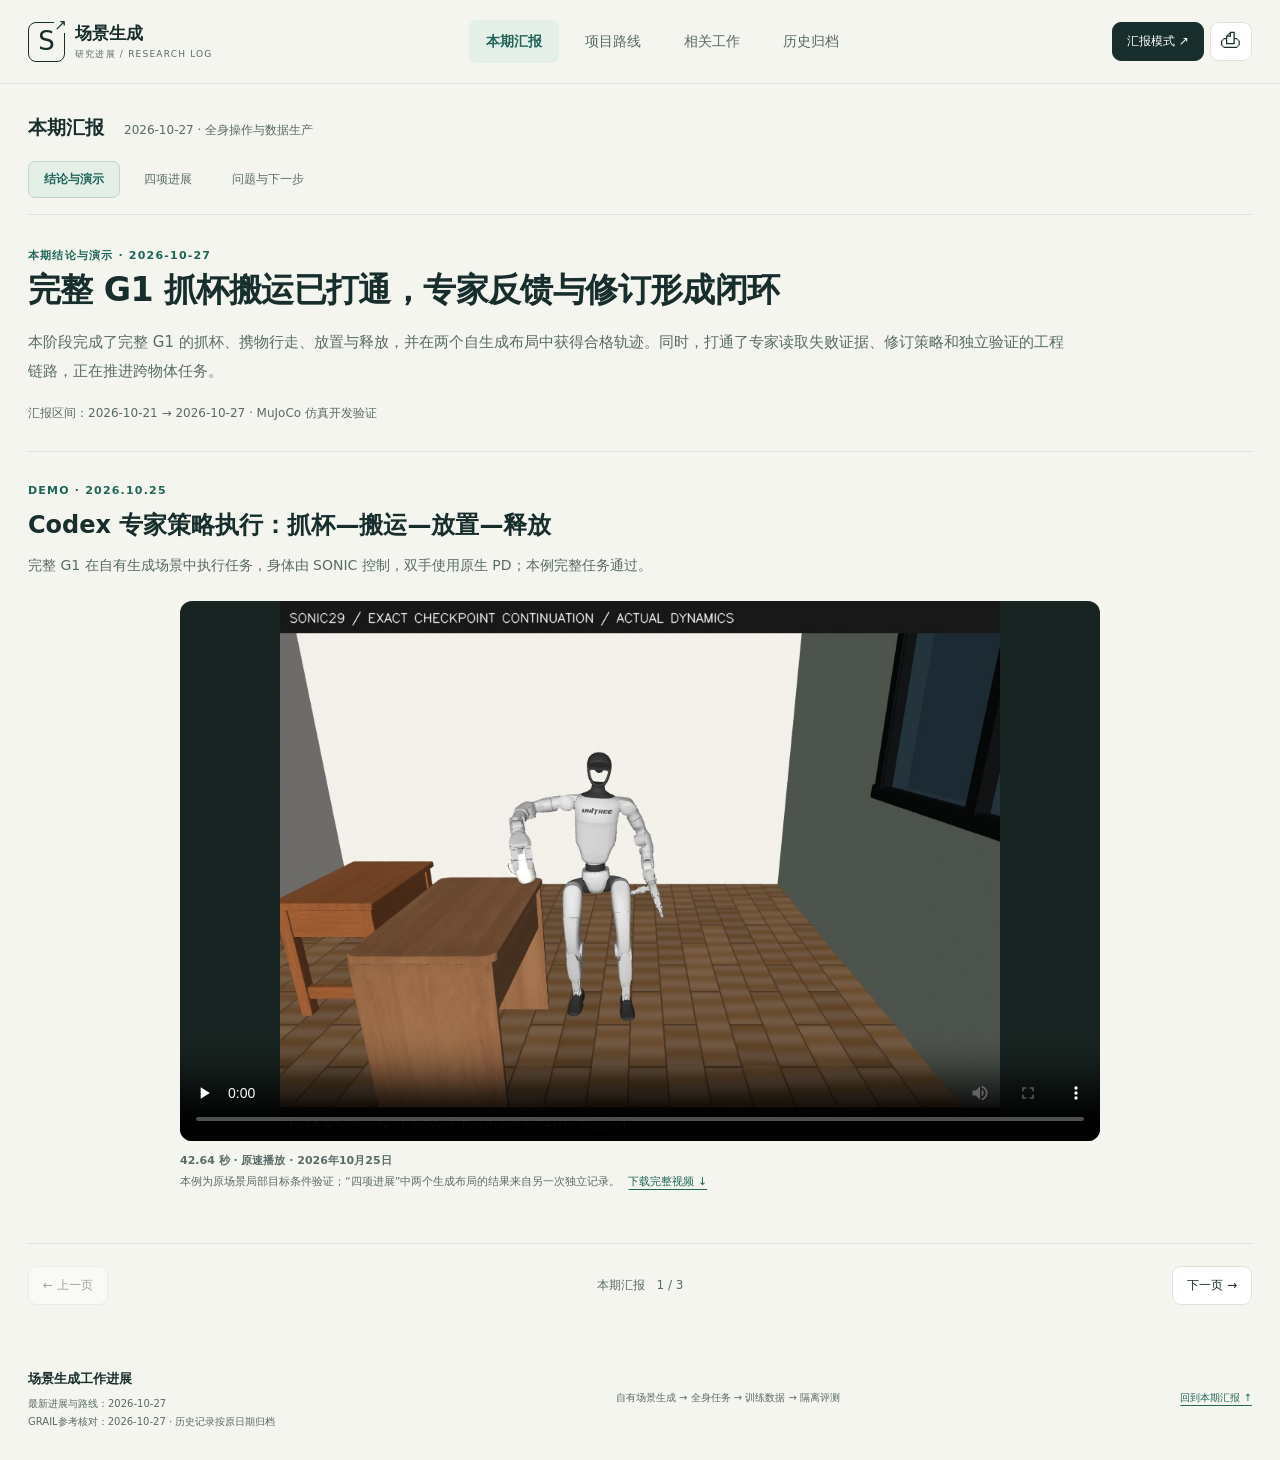
==== commit 0ca2702e: "Organize report into four areas with scoped navigation" ====
--- a/public/index.html
+++ b/public/index.html
@@ -7,20 +7,341 @@
   <meta name="theme-color" content="#173e3b">
   <title>场景生成工作进展 · 最新进展 2026-10-27</title>
   <link rel="icon" href="favicon.svg" type="image/svg+xml">
-  <link rel="stylesheet" href="style.css?v=20261027-grail">
-  <script src="app.js?v=20261027-grail" defer></script>
+  <link rel="stylesheet" href="style.css?v=20261027-navigation">
+  <script src="app.js?v=20261027-navigation" defer></script>
 </head>
 <body>
 <a href="#main" class="skip-link">跳转到正文</a>
 <header class="site-header">
-  <a href="#goal" class="brand" aria-label="场景生成进展，回到目标"><span class="brand-icon" aria-hidden="true">S<span>↗</span></span><span>场景生成<span class="brand-sub">研究进展 / RESEARCH LOG</span></span></a>
-  <nav aria-label="汇报章节"><a href="#goal" aria-current="location">01 目标</a><a href="#framework">02 框架</a><a href="#comparison">03 对比</a><a href="#results">04 成果</a><a href="#plans">05 总体计划</a><a href="#plan-update">06 路线调整</a><a href="#weekly-20261021">07 10.21周报</a><a href="#weekly-20261027">08 最新进展</a><a href="#reference-grail">09 GRAIL概览</a><a href="#reference-grail-lessons">10 技术启发</a><a href="#reference-grail-decisions">11 当前决定</a></nav>
+  <a href="#weekly-20261027" class="brand" aria-label="场景生成进展，回到本期汇报"><span class="brand-icon" aria-hidden="true">S<span>↗</span></span><span>场景生成<span class="brand-sub">研究进展 / RESEARCH LOG</span></span></a>
+  <nav aria-label="主栏目"><a href="#weekly-20261027" data-report-group="current-report">本期汇报</a><a href="#project-goal" data-report-group="project-route">项目路线</a><a href="#reference-grail" data-report-group="related-works">相关工作</a><a href="#history" data-report-group="history-archive">历史归档</a></nav>
   <div class="header-tools"><button type="button" id="present" aria-pressed="false" hidden>汇报模式 <span aria-hidden="true">↗</span></button><button type="button" id="print" class="icon-button" hidden aria-label="打印或保存 PDF" title="打印 / 保存 PDF">⎙</button></div>
 </header>
 <div class="reading-progress" aria-hidden="true"><span></span></div>
 <main id="main">
-<aside class="report-update-notice" aria-label="内容更新范围"><div><strong>2026-10-27 · 最新进展与相关工作参考</strong><p>第八页展示完整G1进展；第九至十一页新增GRAIL概览、技术启发与当前决定。前七页保留历史记录。</p></div><div class="report-update-links"><a href="#weekly-20261027">最新进展 →</a><a href="#reference-grail">相关工作 →</a></div></aside>
-<section id="goal" class="report-section" aria-labelledby="goal-title" data-label="目标与指标">
+<div class="report-group" id="current-report" data-label="本期汇报" data-entry="weekly-20261027" data-topic="">
+  <header class="group-heading"><div class="group-context"><strong>本期汇报</strong><span>2026-10-27 · 全身操作与数据生产</span></div><nav class="group-pages" aria-label="本期汇报页内导航"><a href="#weekly-20261027" data-page-link>结论与演示</a><a href="#current-progress" data-page-link>四项进展</a><a href="#current-next" data-page-link>问题与下一步</a></nav></header>
+<section id="weekly-20261027" class="report-section route-section weekly-section current-section" aria-labelledby="current-title" data-label="本期结论与演示">
+  <div class="section-heading"><div><div class="eyebrow">本期结论与演示 · <time datetime="2026-10-27">2026-10-27</time></div><h1 id="current-title" class="workspace-title">完整 G1 抓杯搬运已打通，专家反馈与修订形成闭环</h1></div></div>
+  <p class="route-intro">本阶段完成了完整 G1 的抓杯、携物行走、放置与释放，并在两个自生成布局中获得合格轨迹。同时，打通了专家读取失败证据、修订策略和独立验证的工程链路，正在推进跨物体任务。</p>
+  <p class="weekly-period">汇报区间：2026-10-21 → 2026-10-27 · MuJoCo 仿真开发验证</p>
+
+  <article id="current-demo" class="route-subsection">
+    <div class="route-subheading"><span class="eyebrow">DEMO · 2026.10.25</span><h3>Codex 专家策略执行：抓杯—搬运—放置—释放</h3><p>完整 G1 在自有生成场景中执行任务，身体由 SONIC 控制，双手使用原生 PD；本例完整任务通过。</p></div>
+    <figure class="result-media current-demo-media"><video controls playsinline preload="none" poster="assets/week-20261027-expert.jpg" aria-label="Codex专家策略dev010的完整G1抓杯、携物行走、放置、释放收手和稳定仿真视频"><source src="assets/week-20261027-expert.mp4" type="video/mp4"></video><figcaption><strong>42.64 秒 · 原速播放 · 2026年10月25日</strong><br>本例为原场景局部目标条件验证；“四项进展”中两个生成布局的结果来自另一次独立记录。<a href="assets/week-20261027-expert.mp4" download>下载完整视频 ↓</a></figcaption></figure>
+  </article>
+
+</section>
+<section id="current-progress" class="report-section route-section current-section" aria-labelledby="current-progress-title" data-label="四项进展">
+  <div class="section-heading"><div><div class="eyebrow">本期汇报 / 进展</div><h2 id="current-progress-title">从完整操作，到专家反馈与修订。</h2></div></div>
+  <p class="route-intro">四项进展分别说明已完成的能力与当前边界。全部结果仍属于MuJoCo开发验证。</p>
+  <div class="route-progress-grid current-progress-grid"><article class="route-progress-card"><span class="eyebrow">01 / 完整操作任务</span><h4>从走得稳，推进到拿起、搬走和放好。</h4><p>完整 G1 已连续完成抓杯、持杯走步、直立放置、松手收手与稳定。代表轨迹持杯移动约 0.53 米，并通过独立审计与原初态连续控制复验。</p></article><article class="route-progress-card"><span class="eyebrow">02 / 两个生成布局</span><h4>同一抓杯策略，在两个布局中通过。</h4><p>S02、S03 两个自生成布局各获得一条合格轨迹，去重后共 2 条，放置误差约 5.7 / 8.5 毫米。仍是同一杯资产与相近工位模板，尚未证明广泛泛化。</p></article><article class="route-progress-card"><span class="eyebrow">03 / 专家反馈闭环</span><h4>根据真实失败证据，修改并验证策略。</h4><p>已串起证据读取、策略修订、实际仿真、独立核验和条件化经验记录。最新一轮完成 4 次真实 Codex 专家设计调用；工程闭环已跑通，产量收益仍待验证。</p></article><article class="route-progress-card"><span class="eyebrow">04 / 跨物体扩展</span><h4>瓶子搬运有进展，稳定释放仍是瓶颈。</h4><p>瓶子 S02 已完成抓持、搬运与直立落桌的阶段动作，但完整释放尚未通过；S03 仍卡在抓取建立，书本暂无完整成功。最新一轮新增去重合格轨迹为 0。</p></article></div>
+  <p class="route-boundary">最新专家闭环轮新增去重合格轨迹为0，杯回归为已有样本；完整任务通过、局部改善和工程能力分别记录。</p>
+</section>
+<section id="current-next" class="report-section route-section current-section" aria-labelledby="current-next-title" data-label="问题与下一步">
+  <div class="section-heading"><div><div class="eyebrow">本期汇报 / 问题与计划</div><h2 id="current-next-title">先解决完整任务瓶颈，再检验生产与学习价值。</h2></div></div>
+  <p class="route-intro">瓶与书尚未形成合格完整轨迹。抓取建立、稳定持物和释放交接需要按各自证据继续核对。</p>
+  <div class="route-roadmap current-next-roadmap">
+    <div class="route-subheading"><span class="eyebrow">NEXT STEPS</span><h3>下一步：跨物体、小批次，再验证学习价值。</h3><p>优先解决抓持与释放的实际瓶颈，逐步检验合格数据能否稳定产出。</p></div>
+    <ol><li><span class="route-step-number">01</span><div><span class="eyebrow">跨物体</span><h4>先突破抓持与稳定释放</h4><p>根据腕运动、手指状态和接触力证据查因，分别处理瓶子的释放交接与抓取建立问题。</p><small>验收：完整任务通过，并完成独立复验。</small></div></li><li><span class="route-step-number">02</span><div><span class="eyebrow">小批次</span><h4>验证固定批次的合格产量</h4><p>在预先固定的物体、布局和初态中检查重复采集，保留全部尝试、失败原因与成本。</p><small>验收：报告去重合格数、完整尝试分母与单位成本。</small></div></li><li><span class="route-step-number">03</span><div><span class="eyebrow">学习价值</span><h4>再检验数据能否帮助策略学习</h4><p>在来源划分和测试条件冻结后训练策略，用未见条件检查完整任务表现。</p><small>验收：独立评测支持学习收益，训练与测试来源隔离。</small></div></li></ol>
+  </div>
+  <p class="route-boundary">当前为开发验证，尚未证明稳定量产、广泛泛化或这批全身任务数据的学习收益；最新专家闭环轮新增去重合格轨迹为 0，杯回归为已有样本。</p>
+  <details class="detail-box weekly-evidence"><summary>查看验证范围与证据摘要</summary><div class="detail-body"><article><h4>完整 G1 首次抓杯搬运</h4><p>10月25日 trial_07 全任务通过，严格持杯机器人净位移约0.5336米。几何、质量、电机和PD未修改；NoSlip按声明在第3960步由0切为3，结果属于该数值设置下的仿真开发验证。</p><code>20261025 / native_sonic_body_grasp / trial_07 / FINAL_REVIEW</code></article><article><h4>本页视频：Codex专家最终策略 dev010</h4><p>完整42.64秒、50fps。目标Y方向相对原目标偏移−30毫米，完整任务通过。该轮同一冻结策略的3个条件均通过，实际轨迹去重后2条；不将条件数量当独立成功率，也不将视频当S02/S03布局的演示。</p><code>20261025 / codex_expert_v2 / dev010 / FINAL_VERIFICATION</code></article><article><h4>两个生成布局的独立执行</h4><p>10月26日同一cup_v004在S02/S03从各自原初态执行，独立审计、全43控制连续复验、实际视频及数据核验通过。最终2条去重开发轨迹；共享资产与参考模板保留在同一保守来源组。</p><code>20261026 / generated_grasp_execution / FINAL_REVIEW + DATASET_MANIFEST</code></article><article><h4>最新专家反馈闭环及未完成项</h4><p>4次真实设计调用，杯回归通过但与旧样本重复；5条瓶负例均未完成任务。最新轮新增55548物理步，新增去重合格轨迹0；未训练模型权重、未做隔离评测，不能称已验证自进化或产量收益。</p><code>20261026–27 / expert_branch1 / FINAL_REVIEW</code></article><p class="footnote">视频呈现最终策略的执行结果。dev010 复用了已核验的抓取行走前缀，后段由专家修订，另完成原初态连续控制复验；不据此声称机器人全程在线自主规划或模型权重自进化。所有当前全身任务记录保留为开发验证，尚未划入隔离测试集。</p></div></details>
+</section>
+</div>
+
+<div class="report-group" id="project-route" data-label="项目路线" data-entry="project-goal" data-topic="">
+  <header class="group-heading"><div class="group-context"><strong>项目路线</strong><span>目标、整体框架与当前技术选择</span></div><nav class="group-pages" aria-label="项目路线页内导航"><a href="#project-goal" data-page-link>目标与定位</a><a href="#project-framework" data-page-link>整体框架</a><a href="#project-decisions" data-page-link>当前技术选择</a></nav></header>
+<section id="project-goal" class="report-section route-section project-section" aria-labelledby="project-goal-title" data-label="目标与定位">
+  <div class="section-heading"><div><div class="eyebrow">项目路线 / 长期目标</div><h2 id="project-goal-title">让生成的场景，支撑高质量训练与可信测试。</h2></div></div>
+  <p class="route-intro">先做好高质量训练数据，再在同一场景与任务体系上加入严格隔离的测试和标准化评测。</p>
+  <div class="project-statement"><span class="eyebrow">PROJECT GOAL</span><p>以full-body人形机器人任务为重点，依托自有场景生成器，形成可训练、可测试、可持续改进的具身智能仿真系统。</p></div>
+  <div class="project-principles">
+    <article><span class="eyebrow">01 / 主线</span><h3>自己的场景，接入完整任务。</h3><p>将资产、布局、机器人执行和采集接口连接起来，积累能够复用的数据生产能力。</p></article>
+    <article><span class="eyebrow">02 / 顺序</span><h3>训练数据先行，隔离测试随后接入。</h3><p>先做好控制、采集、质检与导出，同时保留来源身份和任务条件，为后续划分与评测做好准备。</p></article>
+    <article><span class="eyebrow">03 / 判断依据</span><h3>看合格产量、成本与学习效果。</h3><p>单次任务成功是阶段成果。进一步需要验证有效多样性、人工介入和策略学习收益。</p></article>
+  </div>
+  <p class="route-boundary">目前处于开发验证阶段。当前全身任务数据尚未形成稳定量产或来源隔离的策略学习验证。<a href="#weekly-20261027">查看本期实际进展 →</a></p>
+</section>
+<section id="project-framework" class="report-section route-section project-section" aria-labelledby="project-framework-title" data-label="整体框架">
+  <div class="section-heading"><div><div class="eyebrow">项目路线 / 系统分工</div><h2 id="project-framework-title">从场景生成，走到训练与隔离评测。</h2></div></div>
+  <p class="route-intro">每个环节都有独立的输出与判断依据。当前已在部分完整G1任务上连接生成场景、执行和质检；学习及隔离评测仍待接入验证。</p>
+  <ol class="project-pipeline">
+    <li><span>01</span><h3>生成场景</h3><p>资产、布局、物理与功能描述</p></li>
+    <li><span>02</span><h3>执行任务</h3><p>参考动作、全身控制与实际物理</p></li>
+    <li><span>03</span><h3>采集与质检</h3><p>状态动作、独立审计、去重与导出</p></li>
+    <li><span>04</span><h3>策略训练</h3><p>用合格示范训练并检验数据价值</p></li>
+    <li><span>05</span><h3>隔离评测</h3><p>固定来源划分、任务与评价标准</p></li>
+  </ol>
+  <div class="project-principles">
+    <article><h3>生成器负责提供任务条件</h3><p>保留自己的场景生成主线，逐步补齐碰撞、功能区域、物性来源与全过程空间条件。</p></article>
+    <article><h3>专家与控制器负责执行</h3><p>当前由代码专家提供参考，SONIC控制身体，原生手部PD执行手指参考；实际状态与参考请求分别核对。</p></article>
+    <article><h3>数据系统负责质量与交付</h3><p>按完整任务验收、独立复验、去重和来源记录筛选数据；训练后，再用隔离条件检验学习效果。</p></article>
+  </div>
+  <p class="reference-takeaway">最终需要形成“生成—执行—采集—学习—评测”的持续改进流程。目前各部分的成熟度不同，应按实际证据分别报告。</p>
+</section>
+<section id="project-decisions" class="report-section route-section project-section" aria-labelledby="project-decisions-title" data-label="当前技术选择">
+  <div class="section-heading"><div><div class="eyebrow">项目路线 / 当前有效选择 · 2026-10-27</div><h2 id="project-decisions-title">当前沿用的技术路线与暂缓事项。</h2></div></div>
+  <p class="route-intro">集中展示目前有效的选择。各日期的讨论过程保留在历史归档，GRAIL相关依据保留在参考专题中。</p>
+  <div class="project-choices">
+    <article><span class="badge limited">当前沿用</span><h3>MuJoCo与现有采集核验链路</h3><p>继续使用MuJoCo，保留SONIC身体控制与原生手部PD。仿真器迁移暂缓。</p></article>
+    <article><span class="badge limited">当前沿用</span><h3>代码专家参考与TRELLIS.2资产</h3><p>沿用现有参考生成和资产主线，依据执行证据修订；资产外观、碰撞可用性与物性可信度分别判断。</p></article>
+    <article><span class="badge gap">留待确认</span><h3>物体适配器与视频动作参考</h3><p>保留复用微调或从零训练的候选路线，先核对基座和控制接口兼容性；视频参考尚未接入主线。</p></article>
+    <article><span class="badge active">已登记待办</span><h3>场景物理能力与数据验收</h3><p>刚体、铰接体与软体接入及相邻问题已登记。完整任务验收、来源隔离与数据学习价值继续作为判断依据。</p></article>
+  </div>
+  <div class="project-related"><div><strong>为什么作出这些选择？</strong><p>GRAIL专题保留物体适配、资产接入和数据生产方面的详细启发、判断依据与后续核对条件。</p></div><a class="button primary" href="#reference-grail-decisions">查看详细技术取舍 →</a></div>
+</section>
+</div>
+
+<div class="report-group" id="related-works" data-label="相关工作" data-entry="reference-grail" data-topic="GRAIL">
+  <header class="group-heading"><div class="group-context"><strong>相关工作</strong><span>GRAIL · 工作概览、技术启发与项目取舍</span></div><nav class="group-pages" aria-label="相关工作页内导航"><a href="#reference-grail" data-page-link>GRAIL · 工作概览</a><a href="#reference-grail-lessons" data-page-link>技术启发</a><a href="#reference-grail-decisions" data-page-link>项目取舍</a></nav></header>
+<section id="reference-grail" class="report-section route-section reference-section" aria-labelledby="grail-title" data-label="相关工作 · GRAIL概览">
+  <div class="section-heading"><div><div class="eyebrow">相关工作与技术借鉴 · GRAIL · 1 / 3</div><h2 id="grail-title">从已知三维场景，生成可执行的全身交互。</h2></div></div>
+  <p class="route-intro">GRAIL探索以生成视频提供行为参考，经三维动作恢复和物理跟踪，形成机器人示范数据。对我们的价值，既包括新的参考动作来源，也包括物体反馈控制与场景条件的组织方式。</p>
+  <div class="reference-meta"><span>NVIDIA / UCLA</span><span>arXiv v2 · 2026-10-19</span><span>核对与讨论：2026-10-27</span><a href="https://research.nvidia.com/labs/dair/grail/" target="_blank" rel="noopener noreferrer">官方项目与演示 ↗</a></div>
+    <figure class="reference-workflow"><figcaption><span class="eyebrow">METHOD AT A GLANCE</span><h3>从行为参考，到机器人实际执行，再到策略学习。</h3></figcaption><ol><li><span class="reference-step">01</span><h3>已知三维条件</h3><p>资产、尺度、相机与机器人比例的人体</p></li><li><span class="reference-step">02</span><h3>生成交互视频</h3><p>从渲染首帧生成与物体交互的过程</p></li><li><span class="reference-step">03</span><h3>恢复三维动作</h3><p>恢复人体、手与物体的时序运动</p></li><li><span class="reference-step">04</span><h3>重定向与跟踪</h3><p>转为G1参考，由物理控制器执行</p></li><li><span class="reference-step">05</span><h3>筛选与训练</h3><p>导出成功执行，用于视觉策略学习</p></li></ol><p>流程依据：<a href="https://research.nvidia.com/labs/dair/grail/" target="_blank" rel="noopener noreferrer">GRAIL官方方法介绍 ↗</a>。此图为流程概括，具体重建、训练与筛选仍有独立成本。</p></figure>
+  <div class="reference-comparison"><h3>与我们目前路线的关系</h3><div class="table-scroll" tabindex="0" role="region" aria-label="GRAIL与本项目的路线对照"><table class="reference-table"><caption class="sr-only">外部工作的方法与本项目当前实现分列展示</caption><thead><tr><th scope="col">环节</th><th scope="col">GRAIL</th><th scope="col">我们当前的实现</th></tr></thead><tbody><tr><th scope="row">场景与资产</th><td>已知三维配置；程序化地形与多来源资产。</td><td>自有场景生成器，主线使用TRELLIS.2资产，已有MuJoCo任务接入。</td></tr><tr><th scope="row">动作参考</th><td>生成视频，再恢复人体与物体的三维运动。</td><td>当前主要由代码专家生成、修订参考控制。</td></tr><tr><th scope="row">执行控制</th><td>预训练全身控制器，加物体感知适配或场景条件训练。</td><td>SONIC身体控制＋原生手部PD；尚未接入GRAIL物体适配器。</td></tr><tr><th scope="row">数据用途</th><td>从执行示范继续训练视觉策略，并验证实机任务。</td><td>先做好合格数据生产，再检验学习收益与隔离测试；当前为开发验证。</td></tr></tbody></table></div></div>
+  <p class="reference-takeaway">两项关键区别：上游用生成视频提供动作参考，下游用学习到的物体反馈修正执行。机器人仍须经过三维恢复、重定向和物理控制。</p>
+  <p class="reference-footnote">外部方法依据：<a href="https://research.nvidia.com/labs/dair/grail/" target="_blank" rel="noopener noreferrer">项目介绍</a>、<a href="https://nvlabs.github.io/GRAIL/tracking.html" target="_blank" rel="noopener noreferrer">跟踪文档</a>；本项目实际进展见<a href="#weekly-20261027">本期汇报</a>。<a href="#reference-grail-lessons">继续：对我们的启发 →</a></p>
+</section>
+<section id="reference-grail-lessons" class="report-section route-section reference-section" aria-labelledby="grail-lessons-title" data-label="GRAIL · 对我们的启发">
+  <div class="section-heading"><div><div class="eyebrow">相关工作与技术借鉴 · GRAIL · 2 / 3</div><h2 id="grail-lessons-title">值得借鉴什么，适用范围在哪里。</h2></div></div>
+  <p class="route-intro">围绕动作来源、物体反馈、场景条件和数据价值梳理启发。下面分别说明外部设计、对我们的意义和仍需验证的边界。</p>
+    <div class="reference-lessons"><article class="reference-lesson"><span class="eyebrow">01 / 技术启发</span><h3>视频模型可以拓展行为来源</h3><dl><div><dt>他们的设计</dt><dd>从已知场景的首帧生成交互，为全身动作提供候选参考。</dd></div><div><dt>对我们的启发</dt><dd>当已有专家难以覆盖新的行为时，视频生成值得作为候选来源；我们已有三维资产与布局，可以提供输入条件。</dd></div><div class="reference-limit"><dt>适用边界</dt><dd>视频仍需重建与物理验证。目前没有证据说明它对我们的任务、预算和验收标准最优。</dd></div></dl><p class="reference-citation"><a href="https://research.nvidia.com/labs/dair/grail/" target="_blank" rel="noopener noreferrer">GRAIL官方项目：方法与演示 ↗</a></p></article><article class="reference-lesson"><span class="eyebrow">02 / 技术启发</span><h3>抓取需要物体反馈参与控制</h3><dl><div><dt>他们的设计</dt><dd>适配器利用物体位姿、手物关系、形状和接触等信息，修正身体与手的动作。</dd></div><div><dt>对我们的启发</dt><dd>它与我们遇到的抓持、滑移和全身协调问题有关。这里的“感知”包含控制所用的物体状态，并非单独的图像识别模块。</dd></div><div class="reference-limit"><dt>适用边界</dt><dd>现有失败的根因仍需核对；接入适配器不保证满足完整放置、负载交接和释放要求。</dd></div></dl><p class="reference-citation"><a href="https://arxiv.org/html/2606.05160v2" target="_blank" rel="noopener noreferrer">论文v2：物体适配、消融与评价定义 ↗</a></p></article><article class="reference-lesson"><span class="eyebrow">03 / 技术启发</span><h3>场景应提供操作所需的信息</h3><dl><div><dt>他们的设计</dt><dd>三维几何、尺度、相机和场景条件在生成与重建之间保持对应。</dd></div><div><dt>对我们的启发</dt><dd>对我们的场景生成而言，需要持续核对碰撞、可抓区、支撑区和全过程净空；视觉资产之外，还要有可信的物理与功能描述。</dd></div><div class="reference-limit"><dt>适用边界</dt><dd>这些缺口已经登记；已有刚体成果与关系几何能力继续有效，关节和软体扩展仍需各自验收。</dd></div></dl><p class="reference-citation"><a href="https://nvlabs.github.io/GRAIL/gen_2dhoi.html" target="_blank" rel="noopener noreferrer">官方文档：场景渲染与视频生成 ↗</a></p></article><article class="reference-lesson"><span class="eyebrow">04 / 技术启发</span><h3>最终要验证示范的学习价值</h3><dl><div><dt>他们的设计</dt><dd>物理执行、成功轨迹导出与下游策略训练构成连续流程。</dd></div><div><dt>对我们的启发</dt><dd>我们也需分别报告候选、去重合格数据、生产成本和学习效果，防止把视频数量或单例成功当作数据价值。</dd></div><div class="reference-limit"><dt>适用边界</dt><dd>GRAIL表2使用整段平均物体位置误差小于20厘米的成功判据，与我们的完整任务验收不同，成功率不能直接横向比较。</dd></div></dl><p class="reference-citation"><a href="https://nvlabs.github.io/GRAIL/data_export.html" target="_blank" rel="noopener noreferrer">官方文档：成功轨迹导出 ↗</a> · <a href="https://arxiv.org/html/2606.05160v2" target="_blank" rel="noopener noreferrer">论文v2：物体适配、消融与评价定义 ↗</a></p></article></div>
+  <p class="reference-takeaway">判断借鉴是否有效，要看它能否帮助我们的完整任务产出合格数据，并进一步支持策略学习。参考工作提供证据和方法，项目收益仍需自己的实验验证。</p>
+  <p class="reference-footnote">外部设计与我们的技术判断分列展示。<a href="#reference-grail-decisions">继续：已确定的选择与后续核对 →</a></p>
+</section>
+<section id="reference-grail-decisions" class="report-section route-section reference-section" aria-labelledby="grail-decisions-title" data-label="GRAIL · 当前决定与待办">
+  <div class="section-heading"><div><div class="eyebrow">相关工作与技术借鉴 · GRAIL · 3 / 3</div><h2 id="grail-decisions-title">当前保留什么，后续确认什么。</h2></div></div>
+  <p class="route-intro">截至 2026-10-27 的讨论结论。已确定的路线、沿用的现状与暂缓事项分别标注；后续核对列说明进入评估前需要补齐的依据。</p>
+    <div class="reference-decisions"><article class="reference-decision"><div class="reference-card-heading"><span class="eyebrow">01</span><span class="badge limited">已确定</span></div><h3>继续使用MuJoCo</h3><p class="reference-choice">现阶段沿用现有仿真、采集和独立核验链路。</p><dl><div><dt>判断依据</dt><dd>迁移会涉及物理、控制接口和历史结果复验；采用GRAIL思路并不要求我们同步更换仿真器。</dd></div><div><dt>后续核对</dt><dd>以后若确有训练吞吐或兼容瓶颈，再比较迁移收益与成本。</dd></div></dl></article><article class="reference-decision"><div class="reference-card-heading"><span class="eyebrow">02</span><span class="badge gap">暂缓实施</span></div><h3>物体感知适配器留待确认</h3><p class="reference-choice">先保留路线选择，尚未选定从零训练或复用微调。</p><dl><div><dt>判断依据</dt><dd>若基座与接口兼容，复用现有检查点值得优先评估；但迁移权重仍需训练环境、观测、奖励、重置与验收适配。</dd></div><div><dt>后续核对</dt><dd>先核对SONIC权重、潜在表示与残差插入位置、观测坐标/时序、关节与手部映射。仅64维相同不能证明兼容。</dd></div></dl></article><article class="reference-decision"><div class="reference-card-heading"><span class="eyebrow">03</span><span class="badge gap">后续评估</span></div><h3>视频参考保留为候选路线</h3><p class="reference-choice">当前继续已有专家参考路线，视频生成尚未接入主线。</p><dl><div><dt>判断依据</dt><dd>它可能增加动作覆盖，但也增加生成、三维恢复和失败筛选成本；尚不能判断是否提高我们的合格产量。</dd></div><div><dt>后续核对</dt><dd>若后续启动评估，用相同任务与完整验收比较去重产量、总成本、人工介入和学习收益。</dd></div></dl></article><article class="reference-decision"><div class="reference-card-heading"><span class="eyebrow">04</span><span class="badge limited">沿用现状</span></div><h3>保留TRELLIS.2资产主线</h3><p class="reference-choice">GRAIL使用Hunyuan3D-2.1，不构成更换我们资产模型的依据。</p><dl><div><dt>判断依据</dt><dd>当前没有针对我们任务的两模型同条件比较。资产视觉质量、碰撞可用性和力学属性可信度需要分别判断。</dd></div><div><dt>后续核对</dt><dd>以后如需选型，比较关键几何、可操作性、尺度、接入成本和有效产量；PBR材质不等于物理参数。</dd></div></dl></article><article class="reference-decision"><div class="reference-card-heading"><span class="eyebrow">05</span><span class="badge active">已登记待办</span></div><h3>物理资产缺口已归入场景问题</h3><p class="reference-choice">记录刚体、铰接体与软体的物理描述和场景接入适配需求。</p><dl><div><dt>判断依据</dt><dd>主线以刚体为主；已有门铰链、抽屉滑轨开发样品，尚未完成G1操作验收；当前无完成主线验收的软体资产。</dd></div><div><dt>后续核对</dt><dd>统一单位/坐标/尺度、物性来源、碰撞与功能区域，并分别补齐关节或形变状态、初始化、采集和验收。</dd></div></dl></article><article class="reference-decision"><div class="reference-card-heading"><span class="eyebrow">06</span><span class="badge limited">持续遵循</span></div><h3>保持完整任务验收与来源隔离</h3><p class="reference-choice">参考外部方法时，继续沿用自己的完整任务、去重和独立复验要求。</p><dl><div><dt>判断依据</dt><dd>当前成果仍是开发验证，尚未证明稳定量产、广泛泛化或这批全身数据的学习收益。</dd></div><div><dt>后续核对</dt><dd>训练数据先行，预留来源身份；后续冻结隔离测试条件，以实际学习结果判断数据价值。</dd></div></dl></article></div>
+  <details class="detail-box reference-details" id="grail-scene-backlog"><summary>展开场景生成已登记的7项问题与隐患</summary><div class="detail-body"><p>这是已登记的问题与待核对隐患，不表示这些能力全部缺失，也不表示已经启动实现。已有门/抽屉开发样品不能替代机器人完整操作验收。</p><ul class="reference-backlog"><li><span>SG-P01</span><div><strong>异构物理资产</strong><p>刚体、铰接体、软体的描述、编译与分类型验收。</p></div></li><li><span>SG-P02</span><div><strong>视觉与碰撞一致</strong><p>开口、把手、薄壁、凹腔及缩放后的接触几何。</p></div></li><li><span>SG-P03</span><div><strong>可操作功能区域</strong><p>可抓区、支撑区、容器入口、固定与活动部件。</p></div></li><li><span>SG-P04</span><div><strong>全过程空间可执行</strong><p>操作站位、全身可达、运动扫掠、携物与退手路径。</p></div></li><li><span>SG-P05</span><div><strong>物性与组合稳定</strong><p>参数来源、初始化落稳、承重及求解稳定性。</p></div></li><li><span>SG-P06</span><div><strong>状态、观测与导出</strong><p>关节/形变后同步更新，保存可重置和复验的状态。</p></div></li><li><span>SG-P07</span><div><strong>覆盖、来源与成本</strong><p>有效变化、来源隔离、失败分母与单位合格成本。</p></div></li></ul></div></details>
+  <div class="reference-summary"><span class="eyebrow">CURRENT POSITION</span><p>当前选择：继续MuJoCo与现有资产主线；适配器和视频参考留待评估；场景物理缺口已登记；以完整任务和数据学习价值作为最终依据。</p></div>
+  <details class="detail-box reference-details" id="grail-sources"><summary>查看官方参考与项目讨论依据</summary><div class="detail-body reference-source-grid"><div><h3>外部方法 · 官方来源</h3><ul class="reference-source-list"><li><a href="https://research.nvidia.com/labs/dair/grail/" target="_blank" rel="noopener noreferrer">GRAIL官方项目：方法与演示 ↗</a></li><li><a href="https://arxiv.org/html/2606.05160v2" target="_blank" rel="noopener noreferrer">论文v2：物体适配、消融与评价定义 ↗</a></li><li><a href="https://nvlabs.github.io/GRAIL/gen_2dhoi.html" target="_blank" rel="noopener noreferrer">官方文档：场景渲染与视频生成 ↗</a></li><li><a href="https://nvlabs.github.io/GRAIL/gen_3d_assets.html" target="_blank" rel="noopener noreferrer">官方文档：3D资产生成与类型限制 ↗</a></li><li><a href="https://nvlabs.github.io/GRAIL/tracking.html" target="_blank" rel="noopener noreferrer">官方文档：跟踪、检查点与微调 ↗</a></li><li><a href="https://nvlabs.github.io/GRAIL/data_export.html" target="_blank" rel="noopener noreferrer">官方文档：成功轨迹导出 ↗</a></li></ul><p class="reference-footnote">论文按 arXiv v2 · 2026-10-19 核对；工程文档核对日期为 2026-10-27。</p></div><div><h3>本项目 · 决定与验证范围</h3><article><h4>路线决定</h4><p>继续MuJoCo；适配器的接入与训练暂缓，复用微调和从零训练均保留为待确认路线。</p><small>2026-10-27 / 项目接续记录</small></article><article><h4>场景生成问题</h4><p>SG-P01—SG-P07覆盖异构物理资产及相关隐患；现有开发样品与正式任务验收分开记录。</p><small>2026-10-27 / 场景生成问题清单</small></article><article><h4>项目当前范围</h4><p>完整G1杯任务、生成布局与专家反馈闭环的实际结果，见本期汇报；外部方法和未来评估不计作本项目已完成成果。</p><small>2026-10-27 / 封存实验总结</small></article><a href="#weekly-20261027">回看最新实际进展 →</a></div></div></details>
+</section>
+</div>
+
+<div class="report-group" id="history-archive" data-label="历史归档" data-entry="history" data-topic="">
+  <header class="group-heading"><div class="group-context"><strong>历史归档</strong><span>2026年9月至10月 · 按日期保留原记录</span></div><nav class="group-pages" aria-label="历史归档页内导航"><a href="#history" data-page-link>归档目录</a><a href="#weekly-20261021" data-page-link>10-21 全身行走与连续搬运周报</a><a href="#plan-update" data-page-link>10-14 全身控制路线调整</a><a href="#results" data-page-link>09-28 阶段成果与学习检验</a><a href="#goal" data-page-link>09-28 目标与指标快照</a><a href="#framework" data-page-link>09-28 整体框架快照</a><a href="#plans" data-page-link>09-28 总体计划快照</a><a href="#comparison" data-page-link>09-24 相关工作对照快照</a></nav></header>
+<section id="history" class="report-section route-section archive-index" aria-labelledby="history-title" data-label="归档目录">
+  <div class="section-heading"><div><div class="eyebrow">历史归档 / 按日期回看</div><h2 id="history-title">保留当时的结果、判断与路线变化。</h2></div></div>
+  <p class="route-intro">以下页面保留各自日期的实验语境。当前有效的路线见“项目路线”，最新结果见“本期汇报”。</p>
+  <div class="archive-cards"><a class="archive-card" href="#weekly-20261021"><time>2026-10-21</time><h3>全身行走与连续搬运周报</h3><p>原生场景行走、连续搬运和当周计划。</p><span>查看记录 →</span></a><a class="archive-card" href="#plan-update"><time>2026-10-14</time><h3>全身控制路线调整</h3><p>当时的接口瓶颈、控制器选择和初步实施计划。</p><span>查看记录 →</span></a><a class="archive-card" href="#results"><time>2026-09-28</time><h3>阶段成果与学习检验</h3><p>Stretch批量采集、交付、定位与一步预测检验。</p><span>查看记录 →</span></a><a class="archive-card" href="#goal"><time>2026-09-28</time><h3>目标与指标快照</h3><p>当时的数据规模、指标和交付范围。</p><span>查看记录 →</span></a><a class="archive-card" href="#framework"><time>2026-09-28</time><h3>整体框架快照</h3><p>当时的系统分工、平台和数据格式。</p><span>查看记录 →</span></a><a class="archive-card" href="#plans"><time>2026-09-28</time><h3>总体计划快照</h3><p>当时的近期、长期计划与研究设想。</p><span>查看记录 →</span></a><a class="archive-card" href="#comparison"><time>2026-09-24 / 09-28</time><h3>相关工作对照快照</h3><p>9月24日文献核对、9月28日本项目能力对照。</p><span>查看记录 →</span></a></div></section>
+<section data-archive-date="2026-10-21" id="weekly-20261021" class="report-section route-section weekly-section" aria-labelledby="weekly-title" data-label="10月21日历史周报">
+  <aside class="archive-notice"><strong>历史记录 · 2026-10-21</strong><p>以下保留当时的内容与结论。当前进展请看<a href="#weekly-20261027">本期汇报</a>，有效路线请看<a href="#project-goal">项目路线</a>。</p><a href="#history">← 返回归档目录</a></aside>
+  <div class="section-heading"><div><div class="eyebrow">07 / 本周进展 · <time datetime="2026-10-21">2026-10-21</time></div><h2 id="weekly-title">机器人已经能走、能搬，开始走进原生场景。</h2></div></div>
+  <p class="route-intro">上周主要在选方案、接控制器和检查问题；这一周，我们把控制器真正用起来，跑通了多场景行走采集和完整搬运，并让完整G1在自己生成的房间里完成了行走与停稳。离稳定生产训练数据还有距离，但已经有了可检查、可重复验证的阶段成果。</p>
+  <p class="weekly-period">汇报区间：2026-10-14 → 2026-10-21 · 实验状态截至 10 月 21 日</p>
+  <div class="weekly-metrics"><article><span>多场景行走采集</span><strong>48条</strong><p>3个场景，48个条件全部通过</p></article><article><span>完整搬运验证</span><strong>2 / 3</strong><p>3个起点中2个完成，1个停车失败</p></article><article><span>完整G1原生场景</span><strong>1个通过</strong><p>另外1个中止，1个尚未运行</p></article></div>
+
+  <div class="route-subsection">
+    <div class="route-subheading"><span class="eyebrow">THIS WEEK</span><h3>这一周，主要向前走了三步。</h3></div>
+    <div class="route-progress-grid"><article class="route-progress-card"><span class="eyebrow">01 / 行走与采集</span><h4>能连续跑，也能把数据留下来。</h4><p>在3个自己生成的房间中完成48条行走轨迹，打通自动执行、记录、检查和导出。此前使用简化碰撞模型，暂不代表复杂避障能力。</p></article><article class="route-progress-card"><span class="eyebrow">02 / 完整搬运</span><h4>从空手接近，一直做到放稳撤手。</h4><p>机器人已经能抓起物体、拿着走、停下放好，再松手撤离。当前只验证了一种轻小物体，仍使用简化本体和额外取放支架。</p></article><article class="route-progress-card"><span class="eyebrow">03 / 原生场景</span><h4>换成完整G1，保留房间原来的家具。</h4><p>最新验证直接使用生成的书房，不再为旧脚本另搭测试架。已经有一个起点完成站稳、行走超过1米和停稳，其他起点还需改进。</p></article></div>
+  </div>
+
+  <article id="weekly-native" class="route-subsection">
+    <div class="route-subheading"><span class="eyebrow">LATEST DEMO · 10.21</span><h3>最新演示：完整G1在生成的书房里行走。</h3><p>保留原家具与布局，没有额外支撑。以下是一个通过检查的完整过程。</p></div>
+    <div class="weekly-feature">
+      <figure class="result-media"><video controls playsinline preload="none" poster="assets/week-20261021-native.jpg" aria-label="完整G1在生成书房中站稳、行走并停稳的实测视频"><source src="assets/week-20261021-native.mp4" type="video/mp4"></video><figcaption>21.5秒实测状态回放，按真实速度播放。<a href="assets/week-20261021-native.mp4" download>下载视频 ↓</a></figcaption></figure>
+      <div class="weekly-measurements"><span class="eyebrow">这次完成了什么</span><dl><div><dt>先站稳</dt><dd>10 <small>秒</small></dd></div><div><dt>实际前进</dt><dd>1.17 <small>米</small></dd></div><div><dt>最后停稳</dt><dd>5 <small>秒</small></dd></div></dl><p>已经核对运动、接触与数据记录，并复验了仿真过程。目前只证明这个起点通过，尚未证明换起点也同样可靠。</p></div>
+    </div>
+    <details class="detail-box weekly-videos"><summary>查看本周另外两段演示：行走采集与完整搬运</summary><div class="detail-body weekly-deliveries">
+      <figure class="result-media"><video controls playsinline preload="none" poster="assets/week-20261021-locomotion.jpg" aria-label="多场景行走采集中的一条实测轨迹"><source src="assets/week-20261021-locomotion.mp4" type="video/mp4"></video><figcaption><strong>行走采集 / 6秒</strong><br>48条中的一条。使用简化碰撞模型，画面中的身体为显示代理。</figcaption></figure>
+      <figure class="result-media"><video controls playsinline preload="none" poster="assets/week-20261021-transport.jpg" aria-label="连续抓取搬运放置并撤手的实测视频"><source src="assets/week-20261021-transport.mp4" type="video/mp4"></video><figcaption><strong>完整搬运 / 24.12秒</strong><br>简化本体、额外取放支架，手部使用官方精确模型。尚未迁移到原生家具取放。</figcaption></figure>
+    </div></details>
+  </article>
+
+  <div class="route-subsection weekly-blockers">
+    <div class="route-subheading"><span class="eyebrow">STILL TO SOLVE</span><h3>能做成一次，还需要变成多次可靠成功。</h3><p>换一个起点，仍可能出现行走命令被安全检查拦下、或停车位置不够准的问题。新数据还需补齐同步图像与深度，并检验是否有助于策略学习。目前仍处于开发验证阶段，尚未达到稳定量产。</p></div>
+  </div>
+
+  <div id="weekly-next" class="route-subsection route-roadmap">
+    <div class="route-subheading"><span class="eyebrow">NEXT STEPS</span><h3>下一步：先做可靠，再补齐数据和学习验证。</h3><p>按下面的顺序推进，完成前一步的验证后，再进入下一步。</p></div>
+    <ol><li><span class="route-step-number">01</span><div><span class="eyebrow">近期</span><h4>先让不同起点都能可靠走停</h4><p>解决行走中被安全检查拦下、停车不够准的问题，在同一套配置下验证多个起点。</p><small>验收：三个预定起点都能站稳、走完并停稳。</small></div></li><li><span class="route-step-number">02</span><div><span class="eyebrow">随后</span><h4>在房间原有家具上完成搬运</h4><p>把已跑通的抓取和搬运，逐步接到生成场景原来的桌子等家具上。</p><small>验收：连续完成拿起、搬运、放好和松手撤离。</small></div></li><li><span class="route-step-number">03</span><div><span class="eyebrow">数据</span><h4>补齐图像和深度，验证重复采集</h4><p>把机器人看到的画面与动作同步记录，再用固定的小批次检查成功率、数据完整性和采集成本。</p><small>验收：每次尝试都有完整记录，成功与失败都保留。</small></div></li><li><span class="route-step-number">04</span><div><span class="eyebrow">后续</span><h4>检验这些数据能否帮助机器人学习</h4><p>再扩展房间和物体，用训练时没见过的条件，检查学到的策略能否完成任务。</p><small>验收：用独立测试结果判断数据有没有学习价值。</small></div></li></ol>
+  </div>
+  <details class="detail-box weekly-evidence"><summary>数据口径与证据摘要</summary><div class="detail-body"><article><h4>行走采集</h4><p>3场景48条件全部通过，导出14,400个逐步样本。使用早期简化模型，尚无逐步RGB-D。</p><code>embodied_locomotion_pipeline_20261020_v1 / delivery/DELIVERY.json</code></article><article><h4>连续搬运</h4><p>最终固定控制器3个起点2成功、1停车失败，导出2,426个完整搬运正例样本。</p><code>embodied_transport_continuous_20261020_v3 / FINAL_VALIDATION.json</code></article><article><h4>原生完整G1</h4><p>一个条件通过，一个因拟发关节目标越界而中止，第三个未运行。三条件总体目标尚未完成。</p><code>embodied_native_walk_20261021_v1 / PARTIAL_REVIEW_FINAL.json</code></article><p class="footnote">以上均为开发验证结果。行走、搬运与完整本体验证分别统计；视频是展示材料，不代替训练数据和学习效果验证。</p></div></details>
+</section>
+<section data-archive-date="2026-10-14" id="plan-update" class="report-section route-section" aria-labelledby="plan-update-title" data-label="全身控制路线调整">
+  <aside class="archive-notice"><strong>历史记录 · 2026-10-14</strong><p>以下保留当时的内容与结论。当前进展请看<a href="#weekly-20261027">本期汇报</a>，有效路线请看<a href="#project-goal">项目路线</a>。</p><a href="#history">← 返回归档目录</a></aside>
+  <div class="section-heading"><div><div class="eyebrow">06 / 路线调整 · <time datetime="2026-10-14">2026-10-14</time></div><h2 id="plan-update-title">机器人已经能走、能抓，为什么还不能稳定生产数据？</h2></div></div>
+  <p class="plan-history-note">本页记录 10 月 14 日的路线选择。最新实施结果与计划见 <a href="#weekly-20261027">10 月 27 日进展 →</a></p>
+  <p class="route-intro">目标不是只生成场景，也不是让机器人偶尔成功一次，而是依托自有场景生成器，先批量生产可用于具身智能训练的全身机器人仿真数据，再建立严格隔离的测试集、评测任务与指标。最新实验已经把主要瓶颈从抓取和基础行走，定位到精确落脚、稳定停车及任务状态切换。</p>
+
+  <div class="route-subsection">
+    <div class="route-subheading"><span class="eyebrow">CURRENT FOUNDATION</span><h3>我们不是从零开始，但能力还没有连成完整任务。</h3></div>
+    <div class="route-progress-grid"><article class="route-progress-card"><span class="eyebrow">01 / 场景与数据底座</span>
+      <h4>生成、采集与标准导出已有基础</h4><p>已有自生成室内场景、同步状态与图像采集、质量审计和训练数据读取链路。历史单臂数据可继续作为工程底座，但不能计作全身任务已经完成。</p></article><article class="route-progress-card"><span class="eyebrow">02 / 抓取与静持</span>
+      <h4>小杯抓取和自由站立持物已经成立</h4><p>固定基座三指包络抓取最终抬升 9.155 cm，保持滑移 0.789 mm；解除基座固定后又连续静持 3.5 秒，掌杯滑移 0.893 mm，机器人没有跌倒。</p></article><article class="route-progress-card"><span class="eyebrow">03 / 基础行走</span>
+      <h4>机器人能走，也能在行走阶段持物</h4><p>已有前向稳定行走基线；持杯横移实验最大投影位移达到 20.200 cm，主动行走阶段仍保持手部接触。失败发生在到达后的回摆和停止阶段。</p></article></div>
+  </div>
+
+  <div class="route-subsection bottleneck-panel">
+    <div class="route-subheading"><span class="eyebrow">BOTTLENECK</span><h3>机器人能停稳，但现有接口不能把脚准确落在目标附近。</h3><p>带杯实验曾在 20 cm 附近失稳。移除杯子和任务手臂后，隔离实验进一步证明：问题不是杯子摩擦，也不是简单缺少减速参数，而是当前侧向速度接口只有重心摆动和完整迈步两个粗粒度区间。</p></div>
+    <div class="bottleneck-metrics"><div><strong>7–9 cm</strong><span>阈值以下</span><p>低指令主要引起侧向重心摆动，没有形成连续可控的侧步。</p></div><div><strong>20 cm</strong><span>任务目标</span><p>需要在目标附近完成落脚，并从行走连续切换到至少 2 秒的稳定站立。</p></div><div><strong>32–43 cm</strong><span>阈值以上</span><p>一旦提交完整侧步，提前减速和短反向制动也无法连续调到 20 cm。</p></div></div>
+    <p class="bottleneck-verdict">最佳短反向制动结果最终停在 32.073 cm，停车后可以保持稳定，但比目标多出 12.073 cm。结论不是“机器人不会停”，而是我们无法通过当前标量速度脉冲准确决定落脚位置和步态切换。</p>
+  </div>
+
+  <div class="route-subsection">
+    <div class="route-subheading"><span class="eyebrow">ROUTE DECISION</span><h3>为了形成训练与测试闭环，我们需要先补齐成熟的专家控制能力。</h3></div>
+    <div class="route-options"><article class="route-option gap"><div><span class="eyebrow">方案 A</span><span class="badge gap">自主性强 · 风险高</span></div>
+      <h4>从零研发完整全身控制器</h4><p>需要独立解决步态生成、落脚控制、平衡恢复、全身协调、负载适应与接触切换，实质上形成另一个完整的人形机器人控制课题。</p><strong>不作为当前数据生产主线。</strong></article><article class="route-option active"><div><span class="eyebrow">方案 B</span><span class="badge active">优先路线</span></div>
+      <h4>复用成熟控制器，再做系统适配</h4><p>先验证已有控制器的原生站立、行走、停止和全身协调能力，再接入自有场景、任务与数据链路；只有确认存在系统性分布偏移后才做有限微调。</p><strong>风险更可控，也更符合数据生产定位。</strong></article></div>
+    <p class="route-decision">路线决定：优先复用成熟的外部全身控制器或专家策略，把它作为数据生产基础设施；我们的主要研发投入转向控制器适配、任务构造、数据采集、自动质检、有效多样性，以及彼此隔离的训练与测试体系。</p>
+  </div>
+
+  <div class="route-subsection">
+    <div class="route-subheading"><span class="eyebrow">DIVISION OF WORK</span><h3>复用的是执行能力，保留的是我们的数据系统。</h3><p>如果使用相同控制器、相同场景和相同任务，数据很可能只能接近原工作，甚至因适配误差而更差。数据价值要来自新的场景与任务分布、完整同步标签、严格质量控制、失败原因记录，以及在隔离测试上的可复现收益，而不能只来自“换了一个场景运行同一控制器”。</p></div>
+    <div class="route-ownership"><article><span class="eyebrow">成熟控制器负责</span><h4>稳定地执行动作</h4><p>提供站立、行走、转向、停止、全身协调和负载下的基础平衡能力，并暴露可被任务系统可靠调用的接口。</p></article><article><span class="eyebrow">我们的系统负责</span><h4>决定生产什么训练数据，以及如何测试</h4><p>负责场景生成、任务与目标组织、控制适配、多模态采集、自动验收、标准导出、分布扩展，以及隔离测试集、评测任务和指标。</p></article></div>
+  </div>
+
+  <div class="route-subsection route-roadmap">
+    <div class="route-subheading"><span class="eyebrow">INITIAL PLAN</span><h3>初步实施计划</h3></div>
+    <ol><li><span class="route-step-number">01</span><div><span class="eyebrow">需求与标准</span><h4>先冻结控制能力测试</h4><p>明确站立、行走、转向、精确停车、上身运动、轻载持物和任务状态切换的测试方法，不根据候选项目已有功能反推需求。</p><small>交付：统一测试任务、指标、预算和退出条件。</small></div></li><li><span class="route-step-number">02</span><div><span class="eyebrow">原生复现</span><h4>验证候选控制器真实能力</h4><p>在官方或原生环境中复现模型与权重，核对机器人模型、执行器、观察历史、控制频率、许可证和可重复性。</p><small>交付：一个主候选、一个备用方案及原生能力报告。</small></div></li><li><span class="route-step-number">03</span><div><span class="eyebrow">系统适配</span><h4>建立场景系统与控制器之间的适配层</h4><p>统一坐标、状态、动作、时间步、接触参数与异常处理。优先让场景和任务接口适应成熟控制契约，不随意改写底层动力学条件。</p><small>交付：原生能力在自有仿真接口中不发生无法解释的退化。</small></div></li><li><span class="route-step-number">04</span><div><span class="eyebrow">最小闭环</span><h4>打通一类完整全身任务</h4><p>以一个机器人、一类任务和小规模自生成场景族，贯通自动执行、RGB-D/状态/动作/接触采集、成功失败判定和标准格式导出。</p><small>交付：无需逐场景改代码即可重复运行的最小数据生产闭环。</small></div></li><li><span class="route-step-number">05</span><div><span class="eyebrow">有限优化</span><h4>只根据可重复的分布偏移进行微调</h4><p>先修接口和上层规划，再处理场景分布偏移；只有证据表明底层策略确实不适配时，才有限微调平衡或步态控制。</p><small>交付：改动原因、对照结果和适用范围可追溯。</small></div></li><li><span class="route-step-number">06</span><div><span class="eyebrow">测试与扩展</span><h4>扩大有效多样性，并建立隔离测试</h4><p>扩展布局、物体、任务和物理条件，保持训练与测试来源隔离，记录合格率、单位成本与人工介入；再用冻结学习器、固定指标和未见条件检验数据价值。</p><small>交付：可统计的训练数据产能，以及隔离条件下可复现的完整任务结果。</small></div></li></ol>
+  </div>
+
+  <details class="detail-box route-candidates"><summary>首批候选控制栈 · 先评估，不预设最终选型</summary><div class="detail-body"><article><div><h4>GR00T Whole-Body Control / GEAR-SONIC</h4><span class="badge active">优先评估</span></div><p>面向 G1 的全身控制候选，重点评估站立、行走、全身协调、仿真部署、数据采集接口和后续有限微调能力。</p><a href="https://github.com/NVlabs/GR00T-WholeBodyControl" target="_blank" rel="noopener noreferrer">查看原始项目 ↗</a></article><article><div><h4>G1 Manipulation Challenge 参考方案</h4><span class="badge limited">本地已复现任务基线</span></div><p>可作为完整抓取搬运任务的最小技术参考。正式复用前仍需单独确认许可证、接口完整性和扩展边界。</p><a href="https://github.com/supat-roong/g1-manipulation-challenge" target="_blank" rel="noopener noreferrer">查看原始项目 ↗</a></article><article><div><h4>Unitree RL Lab</h4><span class="badge limited">底盘对照</span></div><p>用于核对官方 G1 站立与行走基线，更适合作为底盘控制对照，不直接视为完整操作任务专家。</p><a href="https://github.com/unitreerobotics/unitree_rl_lab" target="_blank" rel="noopener noreferrer">查看原始项目 ↗</a></article></div></details>
+  <p class="route-boundary">当前阶段只是完成路线判断和候选范围收敛：尚未选定最终控制器，尚未完成新控制栈接入，也没有新增量产合格数据或学习收益结论。候选必须先通过原生复现、许可证审查和统一测试，才能进入自有场景适配。</p>
+  <details class="detail-box route-evidence"><summary>本页关键证据与解释边界 · 2026-10-14</summary><div class="detail-body"><div><h4>抓取与自由静持已经分别成立</h4><p>小杯固定基座包络抓取最终抬升 9.155 cm、保持滑移 0.789 mm、最终倾角 4.901°；自由基座静持 3.5 秒，掌杯滑移 0.893 mm，最大基座倾角 1.836°。这些结果不证明完整持杯行走任务已经成功。</p></div><div><h4>带杯横移暴露了停止阶段失败</h4><p>持杯候选在主动行走阶段达到 20.200 cm，手接触保持，但停止后首 0.5 秒三指接触降为 0，并向家具方向回摆，最终失杯。因此它只能证明行走阶段能够动态持杯，不能计作完整任务成功。</p></div><div><h4>无杯隔离确定了控制接口瓶颈</h4><p>去掉杯子和任务手臂后，低命令只产生约 7–9 cm 重心摆移，高命令形成约 32–43 cm 完整侧步。最佳短反向制动稳定停在 32.073 cm，仍未通过目标误差不超过 2 cm 的停车门；继续扫描同类速度脉冲已缺少收益。</p></div></div></details>
+  <div class="route-conclusion"><span class="eyebrow">CONCLUSION</span><p>下一阶段的重点不是继续围绕单个速度参数修补一个场景，而是先获得可复用的成熟全身控制能力，再把它接入我们的场景、任务、采集和质检系统。先把训练数据生产做好，再加入隔离测试和标准化评测，最终形成低人工介入、成本可统计、质量可验收、能够持续改进的具身仿真系统。</p></div>
+</section>
+<section data-archive-date="2026-09-28" id="results" class="report-section" aria-labelledby="results-title" data-label="阶段成果展示">
+  <aside class="archive-notice"><strong>历史记录 · 2026-09-28</strong><p>以下保留当时的内容与结论。当前进展请看<a href="#weekly-20261027">本期汇报</a>，有效路线请看<a href="#project-goal">项目路线</a>。</p><a href="#history">← 返回归档目录</a></aside>
+  <div class="section-heading"><div><div class="eyebrow">04 / PROJECT EVIDENCE</div><h2 id="results-title">有可以展示的结果，<br>也有清楚的适用边界。</h2></div><p>原始图片、动图和视频来自已有实验，定位对照图按已记录数据绘制。本次更新没有新增场景生成、仿真或训练实验。</p></div>
+  <p class="results-reading-guide">先看当前成果：<strong>机器人执行 → 条件覆盖与批次 → 数据交付 → 定位学习 → 最新预测检验</strong>。每项说明目的、结果和边界；更早的客厅与 Panda 演示保留在下方历史区。</p>
+  <nav class="results-jump" aria-label="成果快捷入口"><a href="#result-stretch">机器人任务</a><a href="#result-mass">最新批次</a><a href="#result-training">数据交付</a><a href="#result-perception">定位学习</a><a href="#result-dynamics">最新负结果</a><a href="#historical-results">历史演示</a></nav>
+
+  <article id="result-stretch" class="showcase latest">
+    <div class="showcase-title"><div><span class="eyebrow">A / STRETCH · 2026.09.26–27</span><h3>让机器人在生成的书房中取放物体</h3></div><span class="badge limited">单臂 · 专家控制</span></div>
+    <div class="result-explainer"><p class="result-purpose">检查生成的房间能不能真正用来做机器人任务。</p><dl><div><dt>在做什么</dt><dd>让 Stretch 的移动底盘、升降机构、伸缩机械臂与夹爪配合，抓起桌面的蓝色测试物体，转移后放下。</dd></div><div><dt>为什么做</dt><dd>将场景搭建与真实仿真执行连接起来，为连续记录动作和图像建立可用的任务。</dd></div><div><dt>结果说明</dt><dd>自有书房阶段 20/20 开发任务成功。下方展示其中 household_301 的已保存执行状态，控制来自专家程序。</dd></div></dl></div>
+    <div class="preview-grid">
+      <figure class="result-media"><a href="assets/stretch-task.gif" target="_blank" rel="noopener"><img id="stretch-task-preview" src="assets/stretch-task-poster.png" alt="Stretch 单臂在书桌上操作蓝色测试物体的近景" width="480" height="360" loading="lazy"></a><figcaption><strong>任务近景：观察夹爪和物体</strong><button type="button" class="preview-toggle" data-preview="stretch-task-preview" data-gif="assets/stretch-task.gif" data-poster="assets/stretch-task-poster.png" aria-controls="stretch-task-preview" aria-pressed="false" hidden>播放抽帧动图</button><a href="assets/stretch-task.gif" download>下载动图 ↓</a></figcaption></figure>
+      <figure class="result-media"><a href="assets/stretch-room.gif" target="_blank" rel="noopener"><img id="stretch-room-preview" src="assets/stretch-room-poster.png" alt="Stretch、书桌和座椅所在的生成书房全景" width="480" height="360" loading="lazy"></a><figcaption><strong>房间全景：观察机器人与环境</strong><button type="button" class="preview-toggle" data-preview="stretch-room-preview" data-gif="assets/stretch-room.gif" data-poster="assets/stretch-room-poster.png" aria-controls="stretch-room-preview" aria-pressed="false" hidden>播放抽帧动图</button><a href="assets/stretch-room.gif" download>下载动图 ↓</a></figcaption></figure>
+    </div>
+    <p class="footnote">原任务为 27 秒。两段 GIF 均抽取 15 帧，以约 3.75 秒快放，不代表真实执行速度；480×360 原始分辨率。点击图片也可打开动图。此案例早于下方 MG 批次。</p>
+    <p class="boundary">当前为明确出力与摩擦假设下的仿真任务；由专家控制器驱动，不是学习策略或双臂协作演示。原家具与自由书保留，蓝色物体是新增测试目标。<a href="#evidence-stretch">证据 →</a></p>
+  </article>
+
+  <article id="result-mass" class="showcase latest">
+    <div class="showcase-title"><div><span class="eyebrow">B / 尺寸 × 质量 · 2026.09.27</span><h3>改变尺寸和重量后，能否连续采集？</h3></div><span class="badge limited">固定批次通过</span></div>
+    <div class="result-explainer"><p class="result-purpose">把一次成功扩展到一组事先确定的变化条件。</p><dl><div><dt>在做什么</dt><dd>同一专家控制器在两个布局、四种开发尺寸、三种质量和两个初态下执行 48 次任务，另用 8 次隔离验证检查其他组合。</dd></div><div><dt>为什么做</dt><dd>检验流程能否在尺寸和质量同时变化时重复产出数据，避免只展示最容易成功的一次。</dd></div><div><dt>结果说明</dt><dd>开发 48/48、验证 8/8 成功，0 失败、0 未运行，通过原批次产量门。仍只覆盖固定的仿真范围。</dd></div></dl></div>
+    <div class="mini-metrics"><div><strong>48 / 48</strong><span>成功开发任务</span></div><div><strong>8 / 8</strong><span>隔离验证任务</span></div><div><strong>2.16–6.66 mm</strong><span>最终水平放置误差</span></div><div><strong>103.6 s</strong><span>服务时间 / 新完整开发序列</span></div></div>
+    <figure class="result-media wide-chart"><a href="assets/mass-geometry-placement.png" target="_blank" rel="noopener"><img src="assets/mass-geometry-placement.png" alt="MG 两布局下各尺寸和质量的最终放置误差；全部低于 15 毫米红色阈值" width="1920" height="720" loading="lazy"></a><figcaption>点击图片可查看原图。每点对应一个固定任务条件；左右为两个布局，颜色表示质量，红线是 15 mm 放置误差上限。虚线右侧为隔离验证尺寸。任务完整通过还包含接触和稳定性等其他检查。</figcaption></figure>
+    <details class="detail-box"><summary>查看两个生成布局，以及仍保留的失败范围</summary><div class="detail-body"><div class="layout-previews"><figure><a href="assets/layout-sd01.png" target="_blank" rel="noopener"><img src="assets/layout-sd01.png" alt="生成布局 SD01 中的 Stretch 与书桌" width="320" height="240" loading="lazy"></a><figcaption>SD01</figcaption></figure><figure><a href="assets/layout-sd02.png" target="_blank" rel="noopener"><img src="assets/layout-sd02.png" alt="生成布局 SD02 中的 Stretch 与书桌" width="320" height="240" loading="lazy"></a><figcaption>SD02</figcaption></figure></div><p>两个布局复用原有 5 个资产和同一任务桌面，主要改变窗墙与背景，不是新的语义房型。MG 开发质量为 100 / 250 / 400 g，隔离验证为 175 / 325 g，并采用其他验证尺寸。</p><figure class="result-media wide-chart"><a href="assets/geometry-placement.png" target="_blank" rel="noopener"><img src="assets/geometry-placement.png" alt="早期尺寸实验的放置误差，最小尺寸 g1 的失败被完整保留" width="1600" height="768" loading="lazy"></a><figcaption>较早的 D 批次开发 32/40、验证 8/8；最小 g1 的 8 次失败与原整批未过门结论仍然有效。随后只对已成功范围进行 F 复验，24/24 成功；F 属评价，不增加训练数据。</figcaption></figure></div></details>
+    <p class="boundary">MG 含静态准备共 4,971.789 服务秒；103.579 秒/条不包含全部开发或人工时间，也不与历史 Panda 批次直接比较。资产、任务桌面与控制器仍有限，小批成功不代表持续量产或真实硬件能力。<a href="#evidence-mass">MG 证据</a> · <a href="#evidence-geometry">D 证据</a> · <a href="#evidence-confirmation">F 复验</a></p>
+  </article>
+
+  <article id="result-training" class="showcase">
+    <div class="showcase-title"><div><span class="eyebrow">C / 数据交付 · 2026.09.27</span><h3>已经可以交给学习程序读取的数据</h3></div><span class="badge limited">统一研究训练入口</span></div>
+    <div class="result-explainer"><p class="result-purpose">把成功操作整理成能直接读取、来源清楚的训练材料。</p><dl><div><dt>在做什么</dt><dd>合并经过审计的成功开发来源，保存状态、动作和 RGB-D；统一读取时拒绝失败、验证和重复来源。</dd></div><div><dt>为什么做</dt><dd>避免“有文件却无法训练”，也避免把压缩副本、测试数据或重复导出计成新的训练样本。</dd></div><div><dt>结果说明</dt><dd>145 条状态动作轨迹中，92 条有完整腕部 RGB-D。真实 Torch 对 24,840 个观测时刻逐值和逐类型读取通过。</dd></div></dl></div>
+    <div class="delivery-counts"><div><span>成功开发来源</span><strong>145 <small>条</small></strong><p>391,500 条状态与动作转移</p></div><span class="subset-symbol" aria-hidden="true">⊃</span><div><span>其中完整腕部 RGB-D</span><strong>92 <small>条</small></strong><p>24,840 时刻 · 每条 27 秒</p></div></div>
+    <div class="table-scroll" tabindex="0" role="region" aria-label="当前训练来源与完整图像子集"><table class="source-table"><thead><tr><th>来源</th><th>成功开发轨迹</th><th>其中完整 RGB-D</th><th>范围</th></tr></thead><tbody><tr><th>参考环境 C</th><td>45</td><td>6</td><td>参考任务的开发来源</td></tr><tr><th>自有书房 H</th><td>20</td><td>6</td><td>事先声明的书房开发任务</td></tr><tr><th>几何批次 D</th><td>32</td><td>32</td><td>仅计成功开发，失败和验证隔离</td></tr><tr><th>尺寸 × 质量 MG</th><td>48</td><td>48</td><td>新增开发来源，8 验证不计入</td></tr><tr><th>合计</th><td><strong>145</strong></td><td><strong>92</strong></td><td>92 是 145 的子集，不能相加</td></tr></tbody></table></div>
+    <div class="two-column"><div class="data-card"><h4>数据怎样对齐</h4><p>腕部 RGB-D 为 10 Hz，机器人状态与动作为 100 Hz。每个图像时刻配 10 步原生动作参考；完整子集含 248,400 步对齐动作。官方格式和精确深度绑定均已实际读取。</p><a href="evidence/snapshot.json" download>下载汇报摘要 JSON（不是训练数据） ↓</a></div><div class="data-card"><h4>交付还能更节省空间</h4><p>早期 D 批次的 32 条序列已生成无损副本，表示体积减少 67.66%，数值、类型和属性保持一致。原文件全部保留，因此这不是已释放的磁盘空间，也不增加样本数。</p></div></div>
+    <p class="boundary">这些是明确仿真假设下可供研究训练的数据。五个动作通道仍恒定，图像深度与相机配准理想化；读取通过不自动证明学习收益、稳定量产或真机迁移。9 月 28 日新模型未增加轨迹数。<a href="#evidence-training">交付证据</a> · <a href="#evidence-storage">无损副本</a></p>
+  </article>
+
+  <article id="result-perception" class="showcase">
+    <div class="showcase-title"><div><span class="eyebrow">D / 定位学习 · 2026.09.27</span><h3>同样多的训练帧，多尺寸数据是否更有用？</h3></div><span class="badge limited">固定定位基线有改善</span></div>
+    <div class="result-explainer"><p class="result-purpose">先检验机器人能否更准确地判断物体在哪里。</p><dl><div><dt>在做什么</dt><dd>两组使用同一定位算法，每模型 1,200 帧：一组只看单尺寸，一组看多个尺寸。训练完成后检查 8 个隔离验证条件。</dd></div><div><dt>为什么做</dt><dd>在训练帧数相同的情况下，分离“样本更多”和“覆盖更丰富”，检验尺寸变化是否有助于定位。</dd></div><div><dt>结果说明</dt><dd>三种采样种子各检验 8 条件；单尺寸共 3/24 通过，多尺寸 22/24 通过。收益仅对应这个固定感知模型。</dd></div></dl></div>
+    <figure class="learning-bars" aria-labelledby="perception-chart-caption"><div class="bar-row"><span>单尺寸训练</span><div class="bar-track"><span style="width:12.5%"></span></div><strong>3 / 24</strong></div><div class="bar-row diverse"><span>多尺寸训练</span><div class="bar-track"><span style="width:91.6667%"></span></div><strong>22 / 24</strong></div><figcaption id="perception-chart-caption">初始物体定位通过数，越高越好。每组为 3 个模型 × 8 个条件，不是 24 个独立模型；XY 误差范数 ≤10 mm 且竖直误差绝对值 ≤10 mm 才通过。</figcaption></figure>
+    <div class="result-caution"><h4>定位改善，还没有变成可靠的完整取放。</h4><p>后续视觉初始化任务：专家 4/4 成功；单尺寸组 0 成功 / 3 失败 / 9 未运行，多尺寸组 2 成功 / 1 失败 / 9 未运行。累计三次超过接触力门的情况触发停止，剩余 18 次未运行，仅第一采样种子实际执行。</p><p>这是初始视觉估计加脚本控制器，不是端到端学习动作策略；不能把 22/24 写成取放成功率。</p></div>
+    <p class="boundary">模型权重在读取验证观察前冻结。该实验支持限定感知基线的数据价值；完整任务、未见房型与实机收益待证。<a href="#evidence-perception">定位证据</a> · <a href="#evidence-visualtask">后续任务限制</a></p>
+  </article>
+
+  <article id="result-dynamics" class="showcase latest negative-result">
+    <div class="showcase-title"><div><span class="eyebrow">E / 最新学习检验 · 2026.09.28</span><h3>增加质量变化，是否让动作后果更容易预测？</h3></div><span class="badge gap">已完成 · 预设学习门未通过</span></div>
+    <div class="result-explainer"><p class="result-purpose">检验更多重量的数据，能不能帮助模型预测动作后的变化。</p><dl><div><dt>在做什么</dt><dd>单质量 250 g 的 16 条来源，对比多质量的 48 条来源；每个模型都用 2,400 个窗口，三对固定模型预测下一 10 ms 的速度增量。</dd></div><div><dt>为什么做</dt><dd>尺寸定位已有收益，但质量变化影响动力学，需要独立检验，不能假定多样性越多学习就越好。</dd></div><div><dt>结果说明</dt><dd>六模型全部训练并审计，只有 1/3 对改善。配对误差比中位 1.861，高于要求的 ≤0.90；固定学习门未通过。</dd></div></dl></div>
+    <div class="mini-metrics"><div><strong>6</strong><span>一次拟合后冻结的模型</span></div><div><strong>1 / 3</strong><span>多质量误差更小的模型对</span></div><div><strong>1.861</strong><span>配对误差比中位，要求 ≤0.90</span></div><div><strong>0 / 8</strong><span>按三对平均后改善的验证条件</span></div></div>
+    <figure class="result-media wide-chart"><a href="assets/mass-dynamics-comparison.png" target="_blank" rel="noopener"><img src="assets/mass-dynamics-comparison.png" alt="最新固定动力学学习对照：三个种子的多质量与窄组配对误差比，以及各验证条件的平均误差比" loading="lazy"></a><figcaption>点击图片可查看原始结果图。多质量/单质量误差比小于 1 才表示改善；三个配对比值为 1.861、1.967、0.879。各对使用自身窄组训练尺度归一化，应比较配对误差比，不能只挑第三个种子报告成功。</figcaption></figure>
+    <div class="two-column"><div class="data-card"><h4>结果经过核验</h4><p>独立审计重新加载冻结权重，复现全部 72 组模型与基线评估，没有再次拟合。每模型采样量一致，开发/验证隔离检查通过；实验执行完成与科学目标未通过分别记录。</p></div><div class="data-card"><h4>这项负结果说明什么</h4><p>当前数据与固定线性一步预测方案没有证明多质量收益。它不证明多质量数据普遍有害，也没有确定唯一原因。模型只预测速度变化，不能直接驱动机器人动作。</p></div></div>
+    <p class="boundary">固定分支已按预设标准收束，不重拟合或改门；下一独立任务检验尚未准入。无新物理、图像或轨迹，145 / 92 交付保持。<a href="#evidence-dynamics">完整证据 →</a></p>
+  </article>
+
+  <details id="historical-results" class="detail-box historical-results"><summary>历史成果与连续视频 · 2026.09.14–24 · 展开查看客厅、Panda 与早期数据链路</summary><div class="detail-body">
+  <p class="history-intro">以下保留较早阶段的原始成果。日期、机器人和统计标准与当前 Stretch 主线不同；历史数量不与上方 145 条相加。</p>
+  <article id="result-room" class="showcase">
+    <div class="showcase-title"><div><span class="eyebrow">A / 2026.09.14</span><h3>一个完整的室内场景</h3></div><span class="badge limited">静态场景案例</span></div>
+    <div class="result-explainer">
+      <p class="result-purpose">先搭好机器人工作的环境。</p>
+      <dl><div><dt>在做什么</dt><dd>把家具和日用品装配成一个完整的三维客厅，生成多个相机视角，以及距离和物体身份标注。</dd></div><div><dt>为什么做</dt><dd>后续机器人执行任务、采集图像和动作，都需要先有一个结构完整、物体位置明确的环境。</dd></div><div><dt>结果说明</dt><dd>当前可以交付一个经过检查的复杂室内场景。它证明了场景搭建能力，动态交互还要继续验证。</dd></div></dl>
+    </div>
+    <div class="scene-viewer"><div class="viewer-tabs" role="group" aria-label="场景图像类型" hidden><button type="button" data-scene="rgb" aria-pressed="true">RGB 外观</button><button type="button" data-scene="depth" aria-pressed="false">深度</button><button type="button" data-scene="instance" aria-pressed="false">实例标签</button></div><a id="scene-original" href="assets/room-rgb.png" target="_blank" rel="noopener"><img id="scene-image" src="assets/room-rgb.png" alt="客厅全景 RGB 原图" loading="lazy" width="2400" height="1600"></a><p id="scene-caption" class="viewer-caption">RGB 外观：同一最终场景的原生渲染。点击查看原图。</p></div>
+    <div class="scene-facts"><span><strong>64</strong> 件家具与日用品</span><span><strong>6</strong> 个高清视角</span><span><strong>40</strong> 组支撑检查</span><span><strong>92</strong> 张 GLB 内嵌贴图</span></div>
+    <div class="scene-details"><a href="assets/room-seating.png" target="_blank" rel="noopener"><img src="assets/room-seating.png" alt="客厅座位区域视角" loading="lazy" width="2400" height="1600"><span>座位区域 ↗</span></a><a href="assets/room-table.png" target="_blank" rel="noopener"><img src="assets/room-table.png" alt="客厅桌面物品视角" loading="lazy" width="2400" height="1600"><span>桌面细节 ↗</span></a><a href="assets/room-shelf.png" target="_blank" rel="noopener"><img src="assets/room-shelf.png" alt="客厅书架与装饰视角" loading="lazy" width="2400" height="1600"><span>书架区域 ↗</span></a></div>
+    <p class="boundary">能说明：已完成复杂室内装配、多视角观察与静态检查。范围：经过工程修订的一个案例；窗外为二维背景，物性与任意新场景的可用性不能由此推断。<a href="#evidence-room">证据 →</a></p>
+    <noscript><p><a href="assets/room-depth.png">查看深度图</a> · <a href="assets/room-instance.png">查看实例标签</a></p></noscript>
+  </article>
+
+  <article id="result-simulation" class="showcase">
+    <div class="showcase-title"><div><span class="eyebrow">B / 2026.09.14</span><h3>机器人在场景中导航、抓取和放置</h3></div><span class="badge limited">规划器 / 专家控制器</span></div>
+    <div class="result-explainer">
+      <p class="result-purpose">让机器人在仿真环境里完成实际动作。</p>
+      <dl><div><dt>在做什么</dt><dd>用预先设计的规划和控制程序，让移动机器人导航、机械臂抓取并放置物体，记录整个执行过程。</dd></div><div><dt>为什么做</dt><dd>检查生成的场景是否能接入机器人任务，并为自动采集操作示范建立基础。</dd></div><div><dt>结果说明</dt><dd>这些任务已有可播放、可回放的执行案例。视频里的机器人由专家程序驱动，这一项尚不涉及机器人学习。</dd></div></dl>
+    </div>
+    <div class="video-grid"><figure><video controls playsinline preload="none" poster="assets/navigate-poster.png" aria-label="Stretch2 专家导航视频"><source src="assets/navigate.mp4" type="video/mp4">浏览器不支持视频，请下载观看。</video><figcaption><strong>Stretch2 导航</strong><a href="assets/navigate.mp4" download>下载视频 ↓</a></figcaption></figure><figure><video controls playsinline preload="none" poster="assets/pick_place-poster.png" aria-label="Panda 专家抓放视频"><source src="assets/pick_place.mp4" type="video/mp4">浏览器不支持视频，请下载观看。</video><figcaption><strong>Panda 抓取与放置</strong><a href="assets/pick_place.mp4" download>下载视频 ↓</a></figcaption></figure></div>
+    <details class="detail-box"><summary>查看抓取近景</summary><div class="detail-body compact-video"><video controls playsinline preload="none" poster="assets/grasp_closeup-poster.png" aria-label="专家抓取近景视频"><source src="assets/grasp_closeup.mp4" type="video/mp4"></video><a href="assets/grasp_closeup.mp4" download>下载近景视频 ↓</a></div></details>
+    <p class="boundary">能说明：场景已接入机器人任务执行与状态回放。这组展示使用专家控制，可访问任务真值，不属于学习策略泛化结果。<a href="#evidence-simulation">证据 →</a></p>
+  </article>
+
+  <article id="result-dataset" class="showcase">
+    <div class="showcase-title"><div><span class="eyebrow">历史数据链路 · 2026.09.24</span><h3>一次成功搬运，交付为完整开发数据包</h3></div><span class="badge active">V01 → O01 → C01</span></div>
+    <div class="result-explainer">
+      <p class="result-purpose">把一次成功操作，变成能读取、能执行的数据。</p>
+      <dl><div><dt>在做什么</dt><dd>记录机器人搬动书本时看到的图像、自身状态和每一步动作，打包后重新读取，再让控制器按读出的动作执行。</dd></div><div><dt>为什么做</dt><dd>后续训练和评测需要准确的数据接口。这一步检查记录是否完整、时间是否对齐，以及读回后动作含义是否保持一致。</dd></div><div><dt>结果说明</dt><dd>当前固定案例已通过完整记录、读取和真实执行检查。这是一份开发数据包，训练价值与其他组合上的复用仍待验证。</dd></div></dl>
+    </div>
+    <p class="showcase-lead">固定 book_05—desk，保持朝向平移 0.10 m。17.5 秒、九个阶段全部完成，保存控制的独立回放一致；随后构建全程观察与动作块数据，并经真实消费接口重新执行，与源记录一致。</p>
+    <div class="mini-metrics"><div><strong>17,500</strong><span>1 ms 动力学子步</span></div><div><strong>351 / 351</strong><span>观察可见性通过</span></div><div><strong>350</strong><span>动作块读回并真实执行</span></div><div><strong>4.715 mm</strong><span>终态水平误差</span></div></div>
+    <div class="frame-strip" tabindex="0" role="region" aria-label="九阶段和末态的十张原始观察帧"><figure><a href="assets/temporal-000_pregrasp.png" target="_blank" rel="noopener"><img src="assets/temporal-000_pregrasp.png" alt="O01 原始阶段帧：接近前，0 秒" loading="lazy" width="320" height="240"></a><figcaption><strong>接近前</strong><span>0 s</span></figcaption></figure><figure><a href="assets/temporal-040_grasp.png" target="_blank" rel="noopener"><img src="assets/temporal-040_grasp.png" alt="O01 原始阶段帧：抓取，2 秒" loading="lazy" width="320" height="240"></a><figcaption><strong>抓取</strong><span>2 s</span></figcaption></figure><figure><a href="assets/temporal-080_close.png" target="_blank" rel="noopener"><img src="assets/temporal-080_close.png" alt="O01 原始阶段帧：闭合，4 秒" loading="lazy" width="320" height="240"></a><figcaption><strong>闭合</strong><span>4 s</span></figcaption></figure><figure><a href="assets/temporal-100_lift.png" target="_blank" rel="noopener"><img src="assets/temporal-100_lift.png" alt="O01 原始阶段帧：抬升，5 秒" loading="lazy" width="320" height="240"></a><figcaption><strong>抬升</strong><span>5 s</span></figcaption></figure><figure><a href="assets/temporal-140_transfer.png" target="_blank" rel="noopener"><img src="assets/temporal-140_transfer.png" alt="O01 原始阶段帧：转移，7 秒" loading="lazy" width="320" height="240"></a><figcaption><strong>转移</strong><span>7 s</span></figcaption></figure><figure><a href="assets/temporal-200_release.png" target="_blank" rel="noopener"><img src="assets/temporal-200_release.png" alt="O01 原始阶段帧：释放，10 秒" loading="lazy" width="320" height="240"></a><figcaption><strong>释放</strong><span>10 s</span></figcaption></figure><figure><a href="assets/temporal-240_open.png" target="_blank" rel="noopener"><img src="assets/temporal-240_open.png" alt="O01 原始阶段帧：张开，12 秒" loading="lazy" width="320" height="240"></a><figcaption><strong>张开</strong><span>12 s</span></figcaption></figure><figure><a href="assets/temporal-260_retreat.png" target="_blank" rel="noopener"><img src="assets/temporal-260_retreat.png" alt="O01 原始阶段帧：撤离，13 秒" loading="lazy" width="320" height="240"></a><figcaption><strong>撤离</strong><span>13 s</span></figcaption></figure><figure><a href="assets/temporal-300_settle.png" target="_blank" rel="noopener"><img src="assets/temporal-300_settle.png" alt="O01 原始阶段帧：稳定，15 秒" loading="lazy" width="320" height="240"></a><figcaption><strong>稳定</strong><span>15 s</span></figcaption></figure><figure><a href="assets/temporal-350_settle.png" target="_blank" rel="noopener"><img src="assets/temporal-350_settle.png" alt="O01 原始阶段帧：末态，17.5 秒" loading="lazy" width="320" height="240"></a><figcaption><strong>末态</strong><span>17.5 s</span></figcaption></figure></div>
+    <p class="footnote">横向浏览九阶段与末态的 10 张原始预览；不是完整视频。图像维持原始 320×240 分辨率。</p>
+    <div class="two-column"><div class="data-card"><h4>交付了什么</h4><p>约 32.805 MiB 的 HDF5 开发包；RGB、本体状态、时间、动作与下一观察已逐值读回。O01 的 8 项软件检查与 13 项加载核验通过；C01 另有 13 项软件检查与 11 项加载核验，并完成真实消费回归。</p><a href="evidence/snapshot.json" download>下载汇报数据摘要（JSON） ↓</a></div><div class="data-card"><h4>还不能说明什么</h4><p>目标最少仅 134 像素，约占画面 0.1745%，学习细节是否足够未知。仅 1 个同源组合；独立组合、视觉学习闭环和学习效果尚未验证。</p><strong>O01 开发包 1 份；C01 未新增数据，生产资格仍为 0。</strong></div></div>
+    <p class="boundary">能说明：固定案例已贯通“生成产物 → 成功仿真 → 图像 → 数据导出/读取 → 真实动作消费”。C01 无新渲染或策略前向，不能称实时视觉闭环；生产资格继续拒绝。<a href="#evidence-velocity">V01 证据</a> · <a href="#evidence-temporal">O01 证据</a> · <a href="#evidence-consumer">C01 证据</a></p>
+  </article>
+
+  <div class="history-context"><h3>两项历史探索：一项看生产，一项看学习。</h3><p>它们分别回答“能否连续产出示范”和“机器人能否从示范中学到动作”。两项实验分别开展：学习视频中的模型，并非用这 15 条试产数据训练得到。</p></div>
+  <div class="two-column history-grid">
+    <article id="result-pilot" class="showcase">
+      <div class="eyebrow">D / 历史试生产 · 2026.09.21</div><h3>检查流程能否连续产出一小批数据</h3>
+      <div class="result-explainer">
+        <p class="result-purpose">先做一轮小批量生产演练。</p>
+        <dl><div><dt>在做什么</dt><dd>围绕书本放入篮子的任务，设置 3 个相近配置，每个尝试 5 次。每次都记录图像、机器人状态和动作，再进行质量检查和标准格式导出。</dd></div><div><dt>为什么做</dt><dd>检验采集、质检、导出这一整套流程能否连续重复运行，并记录时间和存储成本，为以后扩大生产提供依据。</dd></div><div><dt>结果说明</dt><dd>15 条示范通过当时的轨迹验收，标准文件也能被官方工具读取。但成本记录不完整，配置变化很小，还不能认为已经具备稳定量产能力。</dd></div></dl>
+      </div>
+      <figure class="result-media"><a href="assets/production-summary.png" target="_blank" rel="noopener"><img class="chart" src="assets/production-summary.png" alt="历史三配置试产合格数与轨迹分布图" loading="lazy"></a><figcaption>左图统计三个配置各产出多少条合格轨迹；右图展示轨迹分布。轨迹不同不等于物体、布局或任务足够多样。</figcaption></figure>
+      <p>这批数据共包含 14,910 次动作转换，即带前后状态的一步步操作记录，合计 745.5 秒专家示范；官方 LeRobot 读取工具检查通过。</p>
+      <p class="boundary">范围：同一书本、篮子与书房布局族，使用 2026-09-21 当时的验收标准。整体批次工程门因成本字段不全未通过，不能计为最新生产资格。<a href="#evidence-pilot">证据 →</a></p>
+    </article>
+    <article id="result-learning" class="showcase">
+      <div class="eyebrow">E / 学习策略 · 2026.09.21</div><h3>检查机器人能否用学到的动作完成任务</h3>
+      <div class="result-explainer">
+        <p class="result-purpose">让 Panda 单臂从示范中学习，再尝试把书放进篮子。</p>
+        <dl><div><dt>在做什么</dt><dd>利用已有示范训练和改进学习模型，让 MuJoCo 中的 Franka Panda 机械臂根据自身状态及部分图像信息输出动作，把书抓起并放入篮子。</dd></div><div><dt>为什么做</dt><dd>探索这些示范能否成为机器人学习动作的材料，为以后严格比较“增加或改变数据，是否能让机器人学得更好”建立基础。</dd></div><div><dt>结果说明</dt><dd>组合模型在训练时见过的起点条件下完成了一次任务。这是有限条件下的成功案例，尚不能说明换一个起点、物体或房间后也能成功。</dd></div></dl>
+      </div>
+      <figure class="result-media"><video controls playsinline preload="none" poster="assets/learned-poster.png" aria-label="已见初始化学习策略成功视频"><source src="assets/learned.mp4" type="video/mp4"></video><figcaption>视频展示学习模型输出动作后的任务执行：抓起书本、移动、松开夹爪并撤离。可重点观察放下后书本是否稳定。</figcaption></figure>
+      <p>在已有学习模型上增加对最近 5 次机器人状态的利用，改善释放与撤离动作；46.10 秒完成任务，末态水平误差 2.445 mm。<a href="assets/learned.mp4" download>下载视频 ↓</a></p>
+      <p class="boundary">范围：机械臂使用自身状态，图像只影响夹爪；不是从零训练的完整视觉策略。后续另一项 ACT 小试仅 2/12 成功，未通过准入门。此处仅对应旧 Panda 分支；当前 Stretch 学习结果见上方。<a href="#evidence-learned">成功证据</a> · <a href="#evidence-act">ACT 小试</a></p>
+    </article>
+  </div>
+  </div></details>
+  <details id="evidence" class="detail-box evidence-index"><summary>证据索引与统计口径 · 18 组原始记录</summary><div class="detail-body"><p class="footnote">以下是原始报告的汇报摘要。原始代码、模型、训练数据和服务器日志不随网页发布。文件标识用于在项目内追溯，完整复制素材的 SHA256 清单保留在本地交付目录。</p><div class="evidence-grid"><article id="evidence-architecture" class="evidence-item"><span class="eyebrow">architecture · 2026-09-28 核对</span>
+      <h4>目标与生成框架</h4><p>最终目标不变。当前完成限定范围小批量交付和多种学习检验，MD 固定预测门未通过。下一步先补齐部署可用观察与动作控制方案，冻结新的独立任务检验；不自动重开失败分支。</p><details><summary>原始记录标识</summary><code>scene/docs/EMBODIED_DATA_ROADMAP_20260926.md</code><code>scene/docs/EMBODIED_LONG_RUN_HANDOFF_20260926.md</code><code>scene/docs/ARCHITECTURE.md</code></details></article><article id="evidence-room" class="evidence-item"><span class="eyebrow">room · 2026-09-14 系列</span>
+      <h4>客厅修订版交付</h4><p>64 件物体、6 个高清视角、深度与实例标签，40 组支撑检查。静态工程案例，窗外为二维背景；不代表任意场景的全自动物理可用性。</p><details><summary>原始记录标识</summary><code>scene_runs/codex_trellis_v2/scene_reliability_20260914_v1/living_room/REPORT.md</code></details></article><article id="evidence-simulation" class="evidence-item"><span class="eyebrow">simulation · 2026-09-14 系列</span>
+      <h4>导航与抓放展示</h4><p>Stretch2 导航和 Panda 抓放由规划器/专家控制器驱动。展示视频来自已保存状态，没有为本次网页新增仿真实验。</p><details><summary>原始记录标识</summary><code>scene_runs/codex_trellis_v2/scene_reliability_20260914_v1/simulation/REPORT.md</code><code>scene_runs/codex_trellis_v2/embodied_phase1_20260913_v1/REPORT.md</code></details></article><article id="evidence-pilot" class="evidence-item"><span class="eyebrow">pilot · 2026-09-21</span>
+      <h4>历史小批量试生产</h4><p>3 配置 × 5 名额，15 条通过当时物理、回放、观察和官方读取验收；14,910 次转换。成本完整性门失败，配置同源，不能计为最新生产资格或独立场景泛化。</p><details><summary>原始记录标识</summary><code>scene_runs/codex_trellis_v2/embodied_production_pilot_20260921_v1/REPORT.md</code></details></article><article id="evidence-learned" class="evidence-item"><span class="eyebrow">learned · 2026-09-21</span>
+      <h4>已见初始化的学习策略成功</h4><p>既有机械臂/视觉夹爪与新增 5 帧本体历史残差组合，46.10 秒完成任务。机械臂仅用本体，视觉影响夹爪；不代表从零学习、未见泛化或视觉机械臂收益。</p><details><summary>原始记录标识</summary><code>scene_runs/codex_trellis_v2/embodied_release_history_20260921_v1/REPORT.md</code></details></article><article id="evidence-act" class="evidence-item"><span class="eyebrow">act · 2026-09-22</span>
+      <h4>公开参考 ACT 配方小试</h4><p>9 条示范，2 个种子各 20,000 更新；12 次实际执行中成功 2 次，12 次独立回放通过。小试准入门失败，不能推广为 ACT 方法整体无效。</p><details><summary>原始记录标识</summary><code>scene_runs/codex_trellis_v2/embodied_reference_act_20260922_v1/REPORT.md</code></details></article><article id="evidence-velocity" class="evidence-item"><span class="eyebrow">velocity · 2026-09-24 · V01</span>
+      <h4>固定搬运执行与回放</h4><p>补充解析目标速度参考，固定 book_05—desk 完成 17.5 秒九阶段任务；终态水平误差 4.71536 mm，抬升 148.443 mm，17,500 步独立回放状态与接触误差为 0。</p><details><summary>原始记录标识</summary><code>scene_runs/codex_trellis_v2/embodied_velocity_reference_20260924_v1/REPORT.md</code></details></article><article id="evidence-temporal" class="evidence-item"><span class="eyebrow">temporal · 2026-09-24 · O01</span>
+      <h4>时序观察与开发数据包</h4><p>351/351 帧通过固定可见性门；350 个 50×15 动作块逐值读回，HDF5 约 32.805 MiB。O01 交付 1 个开发包、0 个生产合格训练 episode；后续真实消费已由 C01 验证，学习与独立组合仍待验证。</p><details><summary>原始记录标识</summary><code>scene_runs/codex_trellis_v2/embodied_temporal_dataset_20260924_v1/REPORT.md</code><code>scene_runs/codex_trellis_v2/embodied_temporal_dataset_20260924_v1/RESULT.json</code><code>scene_runs/codex_trellis_v2/embodied_temporal_dataset_20260924_v1/NEXT_STEP.md</code></details></article><article id="evidence-consumer" class="evidence-item"><span class="eyebrow">consumer · 2026-09-24 · C01</span>
+      <h4>真实动作块消费回归</h4><p>真实读取 O01 的 350 个动作块，通过新适配器和原控制器完成 17,500 步原生积分；控制、状态、接触及块边界本体状态/时间的最大比较误差均为 0。单例开发接口闭合；无新渲染、策略前向或训练，新开发包/合格训练 episode 均为 0。</p><details><summary>原始记录标识</summary><code>scene_runs/codex_trellis_v2/embodied_block_consumer_20260924_v1/REPORT.md</code><code>scene_runs/codex_trellis_v2/embodied_block_consumer_20260924_v1/RESULT.json</code><code>scene_runs/codex_trellis_v2/embodied_block_consumer_20260924_v1/NEXT_STEP.md</code></details></article><article id="evidence-stretch" class="evidence-item"><span class="eyebrow">stretch · 2026-09-26–27</span>
+      <h4>Stretch 单臂移动操作与自有书房</h4><p>自有书房 H 的 20/20 开发任务成功；展示是 household_301 已保存状态的 15 帧抽帧动图，约 3.75 秒播放 27 秒过程，0 新物理。单臂专家控制的刚体取放，不是双臂或视觉策略成功。</p><details><summary>原始记录标识</summary><code>scene_runs/codex_trellis_v2/embodied_stretch_ai_admission_20260926_v1/capability_household/protocol/PROTOCOL.json</code><code>scene/docs/EMBODIED_LONG_RUN_PROGRESS_20260926.md</code><code>scene_runs/codex_trellis_v2/embodied_stretch_ai_admission_20260926_v1/tools/render_capability_household_corrected.py</code></details></article><article id="evidence-geometry" class="evidence-item"><span class="eyebrow">geometry · 2026-09-27</span>
+      <h4>两生成布局与几何采集</h4><p>两布局由公共生成器产出，复用 5 资产与同一任务桌面，主要窗墙/背景变化。几何 D 开发 32/40、验证 8/8，最小 g1 的 8 次失败保留，原整批产量门未通过。</p><details><summary>原始记录标识</summary><code>scene_runs/codex_trellis_v2/embodied_stretch_ai_admission_20260926_v1/capability_scene_diversity/RESULT.json</code><code>scene_runs/codex_trellis_v2/embodied_stretch_ai_admission_20260926_v1/capability_geometry_collection/RESULT.json</code></details></article><article id="evidence-mass" class="evidence-item"><span class="eyebrow">mass · 2026-09-27</span>
+      <h4>尺寸与质量联合批次 MG</h4><p>开发 48/48、验证 8/8，0 失败/未运行，756,000 积分步。48 开发为两布局×四尺寸×100/250/400g×两初态，验证含其他尺寸与 175/325g。末态水平误差 2.158–6.656mm；批次产量门通过。含准备约 103.579 服务秒/新增完整开发 RGB-D。仍是有限假设下的仿真研究。</p><details><summary>原始记录标识</summary><code>scene_runs/codex_trellis_v2/embodied_stretch_ai_admission_20260926_v1/capability_mass_geometry/RESULT.json</code><code>scene_runs/codex_trellis_v2/embodied_stretch_ai_admission_20260926_v1/capability_mass_geometry/CAPABILITY_BY_MASS_GEOMETRY.json</code><code>scene/docs/EMBODIED_CAPABILITY_RESULTS_20260926.md</code></details></article><article id="evidence-training" class="evidence-item"><span class="eyebrow">training · 2026-09-27，09-28 保持</span>
+      <h4>145 / 92 统一训练数据交付</h4><p>145 条成功开发轨迹、391,500 条 100Hz 状态动作转移；其中 92 条完整 27 秒腕部 RGB-D，共 24,840 个 10Hz 时刻及 248,400 对齐动作步。官方与真实 Torch 全量读取及 7 拒绝通过。92 是 145 子集，验证/失败/评价/副本不计入。5 动作通道恒定，无量产或硬件资格。</p><details><summary>原始记录标识</summary><code>scene_runs/codex_trellis_v2/embodied_stretch_ai_admission_20260926_v1/capability_mass_geometry/training_bundle/RESULT.json</code><code>scene/docs/EMBODIED_TRAINING_DATA_20260927.md</code></details></article><article id="evidence-perception" class="evidence-item"><span class="eyebrow">perception · 2026-09-27</span>
+      <h4>等量多尺寸定位学习 E</h4><p>固定九特征岭回归，每模型 1,200 帧，三采样种子×八验证条件；单尺寸 3/24，多尺寸 22/24。XY 范数≤10mm 且 |Z|≤10mm 才通过。权重在验证前冻结；只支持此条件化感知基线的数据价值，不是完整任务学习。</p><details><summary>原始记录标识</summary><code>scene_runs/codex_trellis_v2/embodied_stretch_ai_admission_20260926_v1/capability_geometry_perception/RESULT.json</code><code>scene/docs/EMBODIED_CAPABILITY_RESULTS_20260926.md</code></details></article><article id="evidence-visualtask" class="evidence-item"><span class="eyebrow">visualtask · 2026-09-27</span>
+      <h4>视觉初始化取放 W 的限制</h4><p>专家 4/4；窄组 0 成功/3 失败/9 未运行，多尺寸 2 成功/1 失败/9 未运行。累计三次物理无效后关闭，剩 18 次不补跑，仅 seed7 实际执行。一次初始视觉估计加脚本控制，未证明三种子完整任务收益。</p><details><summary>原始记录标识</summary><code>scene_runs/codex_trellis_v2/embodied_stretch_ai_admission_20260926_v1/capability_geometry_visual_task/RESULT.json</code></details></article><article id="evidence-confirmation" class="evidence-item"><span class="eyebrow">confirmation · 2026-09-27</span>
+      <h4>已成功几何范围的独立初态复验 F</h4><p>g2–g5 两布局，每格三新初态，共 24/24 成功；全部评价，不进入训练目录。支持固定成功范围的重复性，不证明 95% 广域可靠率、新房型或硬件资格。</p><details><summary>原始记录标识</summary><code>scene_runs/codex_trellis_v2/embodied_stretch_ai_admission_20260926_v1/capability_geometry_confirmation/RESULT.json</code></details></article><article id="evidence-storage" class="evidence-item"><span class="eyebrow">storage · 2026-09-27</span>
+      <h4>32 条序列的无损交付副本</h4><p>32 条 HDF5 从 2,248,430,526B 压缩至 727,202,757B，交付表示减少 67.66%；值/类型/形状/属性与原生读取均一致。原件保留，因此不是已释放磁盘，也不增加样本数。</p><details><summary>原始记录标识</summary><code>scene_runs/codex_trellis_v2/embodied_stretch_ai_admission_20260926_v1/capability_lossless_storage/RESULT.json</code></details></article><article id="evidence-dynamics" class="evidence-item"><span class="eyebrow">dynamics · 2026-09-28</span>
+      <h4>最新六模型离线动力学检验 MD</h4><p>单质量 16 源对多质量 48 源，同布局×几何、每模型 2,400 窗口，三对模型；预测下一 10ms 速度增量。误差比分别 1.860885、1.967214、0.878913，中位 1.860885，只有 1/3 对改善，三对平均 0/8 条件改善，固定门未通过。独立审计重现 72 组结果，0 再拟合。固定分支关闭；不证明多质量数据普遍有害，无新轨迹或任务成功。</p><details><summary>原始记录标识</summary><code>scene_runs/codex_trellis_v2/embodied_stretch_ai_admission_20260926_v1/capability_mass_dynamics_probe/REPORT.md</code><code>scene_runs/codex_trellis_v2/embodied_stretch_ai_admission_20260926_v1/capability_mass_dynamics_probe/RESULT.json</code><code>scene_runs/codex_trellis_v2/embodied_stretch_ai_admission_20260926_v1/capability_mass_dynamics_probe/evidence/AUDIT.json</code><code>scene_runs/codex_trellis_v2/embodied_stretch_ai_admission_20260926_v1/capability_mass_dynamics_probe/NEXT_TASK_ADMISSION.md</code></details></article></div></div></details>
+</section>
+<section data-archive-date="2026-09-28" id="goal" class="report-section" aria-labelledby="goal-title" data-label="目标与指标">
+  <aside class="archive-notice"><strong>历史记录 · 2026-09-28</strong><p>以下保留当时的内容与结论。当前进展请看<a href="#weekly-20261027">本期汇报</a>，有效路线请看<a href="#project-goal">项目路线</a>。</p><a href="#history">← 返回归档目录</a></aside>
   <div class="hero">
     <div class="hero-copy">
       <div class="eyebrow"><span class="status-dot"></span> 01 / 目标与当前进度</div>
@@ -31,7 +352,7 @@
       <div class="snapshot"><time datetime="2026-09-28">2026-09-28</time><span>内容快照 · MG 交付 / MD 学习检验</span></div>
     </div>
     <figure class="hero-visual">
-      <img src="assets/room-rgb.png" alt="项目已生成的客厅：家具、小物体与完整室内布局" width="2400" height="1600" fetchpriority="high">
+      <img src="assets/room-rgb.png" alt="项目已生成的客厅：家具、小物体与完整室内布局" width="2400" height="1600" loading="lazy">
       <figcaption><span class="image-label">真实项目产物 / 2026.09.14</span><strong>从一个房间，走向一条数据生产链。</strong><span>64 件物体 · 6 个视角 · 深度与实例标签</span></figcaption>
       <span class="visual-corner" aria-hidden="true">SCENE → TRAIN → TEST</span>
     </figure>
@@ -58,8 +379,8 @@
     <p class="footnote">口径说明：145 条是当前统一目录的成功开发来源，92 条完整 RGB-D 是其中子集。验证、失败、评价和压缩副本不计入；旧 Panda 的 15 条试产不并入本统计。<a href="#evidence">查看证据索引 ↓</a></p>
   </div>
 </section>
-
-<section id="framework" class="report-section" aria-labelledby="framework-title" data-label="整体框架">
+<section data-archive-date="2026-09-28" id="framework" class="report-section" aria-labelledby="framework-title" data-label="整体框架">
+  <aside class="archive-notice"><strong>历史记录 · 2026-09-28</strong><p>以下保留当时的内容与结论。当前进展请看<a href="#weekly-20261027">本期汇报</a>，有效路线请看<a href="#project-goal">项目路线</a>。</p><a href="#history">← 返回归档目录</a></aside>
   <div class="section-heading"><div><div class="eyebrow">02 / 从场景到训练与测试</div><h2 id="framework-title">先把训练数据做好，再建立隔离测试。</h2></div><p>自己的场景生成器是主线。采集器先产出训练示范；学习器完成训练后，再到未见条件和固定任务上接受测试。</p></div>
   <ol class="pipeline"><li class="stage limited"><span class="stage-number">01</span>
       <h3>场景生成</h3><p>文本 / 图像 → 结构化需求 → 资产 → 布局 → 修复 → 装配</p><span class="badge limited">已有场景与两布局</span></li><li class="stage limited"><span class="stage-number">02</span>
@@ -77,8 +398,21 @@
   <details class="detail-box"><summary>数据究竟是图像，还是视频？格式是否标准？</summary><div class="detail-body"><p><strong>训练数据是一段带时间顺序的交互记录。</strong>当前完整序列每条 27 秒，以 10 Hz 记录腕部 RGB-D，以 100 Hz 记录机器人状态与动作；每个图像时刻对应 10 步动作。展示视频或动图不能代替这些标签。</p><div class="two-column"><div><h4>当前可读取的数据</h4><p>145 条成功开发轨迹、391,500 条状态动作转移。其中 92 条具备完整腕部 RGB-D，共 24,840 个时刻。RGB 为 256×192，深度单位为米，并带有效像素掩码和相机参数。</p></div><div><h4>官方格式与项目适配</h4><p>RGB 和动作采用官方 LeRobot 读取，精确深度通过绑定的 HDF5 接入；统一数据读取器支持 Torch DataLoader。动作是 10 个原生执行器参考量，各通道单位明确，不能直接当作任意归一化动作。<a href="https://huggingface.co/docs/lerobot/lerobot-dataset-v3" target="_blank" rel="noopener noreferrer">LeRobot 格式文档 ↗</a></p></div></div><p>默认读取隔离物体真值和质量等特权信息；失败、验证和重复副本不能混入训练。五个动作通道在当前任务中恒定，深度与相机配准仍有理想假设。<a href="#evidence-training">当前交付证据 →</a></p></div></details>
 
 </section>
-
-<section id="comparison" class="report-section" aria-labelledby="comparison-title" data-label="相关工作对比">
+<section data-archive-date="2026-09-28" id="plans" class="report-section" aria-labelledby="plans-title" data-label="总体计划 · 09.28">
+  <aside class="archive-notice"><strong>历史记录 · 2026-09-28</strong><p>以下保留当时的内容与结论。当前进展请看<a href="#weekly-20261027">本期汇报</a>，有效路线请看<a href="#project-goal">项目路线</a>。</p><a href="#history">← 返回归档目录</a></aside>
+  <div class="section-heading"><div><div class="eyebrow">05 / 总体计划 · 2026.09.28 历史快照</div><h2 id="plans-title">先可靠，再丰富，最后做大。</h2></div><p>按完成条件推进，不承诺未经验证的日程。每一步都对应数据生产瓶颈，并设预算和退出条件。</p></div>
+  <p class="plan-history-note">本页保留当时的计划。当前全身机器人主线请查看 <a href="#plan-update">10 月 14 日路线调整 →</a></p>
+  <div class="plan-grid"><article class="plan-card"><div class="eyebrow">01 / 先把数据价值落实到任务</div><h3>近期计划</h3>
+      <p class="plain">先弄清机器人能用哪些信息决定动作，再设计新的独立任务检验。</p><ol><li><h4>收束已完成的学习比较</h4><p>9 月 28 日固定六模型一步预测对照已完成且未过门。保留六模型、全部误差与负结果，不挑最好种子、不改门、不在原八条验证上继续选模型；失败原因尚未被唯一确定。</p></li><li><h4>补齐可执行的控制与观察方案</h4><p>明确腕部 RGB-D、编码器和动作历史如何输入，控制模块如何输出有限动作并实际执行；隔离物体真值、质量标签等特权信息。当前预测器没有动作选择接口，下一任务检验仍未准入。</p></li><li><h4>设计有任务意义的新覆盖</h4><p>优先新接触几何、支撑面和有效工作空间。先明确开发范围、独立新条件、成功标准和完整预算，再决定新实验；新方案不是已准备好可立即运行的整包。</p></li></ol>
+      <p class="exit-rule">交付标准：可审查的控制/观测接口、开发准入证据、独立任务矩阵和完整资源方案。现有 145 / 92 数据入口继续可用；本次网页更新不启动实验。</p></article><article class="plan-card"><div class="eyebrow">02 / 扩大覆盖并检验持续生产</div><h3>长期计划</h3>
+      <p class="plain">在更多真实有区别的场景和任务中稳定采数据，并证明机器人用这些数据能做得更好。</p><ol><li><h4>扩展物体、接触与任务范围</h4><p>把新物体身份、不同支撑、操作空间和任务类型纳入覆盖；保持开发与未见测试来源隔离，避免只增加相似背景或重复轨迹。</p></li><li><h4>建立持续生产验收</h4><p>串联生成、采集、质检、导出和恢复，持续记录合格率、吞吐、质量漂移、单位成本与人工介入；固定批次成功是起点，持续量产需要单独验证。</p></li><li><h4>验证任务收益与机器人扩展</h4><p>用固定学习器和预算检验完整任务成功率，再规划硬件验证。当前主线为 Stretch 单臂；双臂协作若纳入目标，需要明确任务、控制接口和验收，尚未排定具体里程碑。</p></li></ol>
+      <p class="exit-rule">交付标准：更广的有效覆盖、持续合格产量和可复现的独立任务收益。数值门槛在对应试验开始前明确，不外推现有小批结果。</p></article><article class="plan-card"><div class="eyebrow">03 / 研究假设 · 尚未排期</div><h3>创新设想</h3>
+      <p class="plain">让系统知道什么数据有用、哪里容易失败，从而少做无效采集。</p><ol><li><h4>失败驱动的最小修复</h4><p>由碰撞、遮挡、不可达或执行失败定位原因，只修必要部分；与直接丢弃、通用修复和等预算重生成比较。现有简单预警并未获得通用有效性证明。</p></li><li><h4>按任务分配几何与验证成本</h4><p>围绕实际接触区域决定几何精度与检查预算，记录物性不确定性；研究哪些简化仍能保持任务和数据质量。</p></li><li><h4>让学习检验指导下一轮采集</h4><p>研究如何根据独立任务薄弱点选择新物体、支撑与动作条件。最新负结果提醒：增加参数多样性未必改善固定模型，需要以任务收益检验。</p></li></ol>
+      <p class="exit-rule">这些仍是候选研究方向，未证明新颖性或效果；需要文献定位、消融实验、等预算比较和明确退出条件。</p></article></div>
+  <div class="closing-note"><span class="eyebrow">历史问题清单 · 2026.09.28</span><p>新的控制方案，能否用部署时可获得的信息决定动作？<br>增加的是任务相关变化，还是只有背景不同？<br>这些数据能否改善独立条件下的完整任务成功率？</p></div>
+</section>
+<section data-archive-date="2026-09-24 / 09-28" id="comparison" class="report-section" aria-labelledby="comparison-title" data-label="相关工作对比">
+  <aside class="archive-notice"><strong>历史记录 · 2026-09-24 / 09-28</strong><p>以下保留当时的内容与结论。当前进展请看<a href="#weekly-20261027">本期汇报</a>，有效路线请看<a href="#project-goal">项目路线</a>。</p><a href="#history">← 返回归档目录</a></aside>
   <div class="section-heading"><div><div class="eyebrow">03 / RELATED WORK</div><h2 id="comparison-title">差距主要在覆盖、验证和规模。</h2></div><p>我们已有限定范围的批量数据与学习对照。仍需扩大任务覆盖，检验完整任务价值和持续生产能力。</p></div>
   <div class="callout"><strong>比较的是能力覆盖与证据成熟度。</strong><p>相关工作沿用 2026-09-24 的文献核对快照，本次仅将我们的结果同步到 2026-09-28，未重新检索新论文。本项目未统一复现这些工作。不同任务、硬件和评测协议下的数字不作直接排名，所列工作也并非穷尽。</p></div>
   <h3 class="table-title">比较对象与时间</h3>
@@ -117,288 +451,11 @@
   <p id="filter-status" class="footnote" aria-live="polite">共 11 个比较点。所有状态仅对应已记录证据。</p>
   <p class="takeaway">直白地说：<strong>现在已能在限定条件下完成小批量采集和交付；部分定位学习受益，但最新预测对照未通过。更广任务的可靠性、完整任务收益和持续量产仍待验证。</strong></p>
 </section>
-
-<section id="results" class="report-section" aria-labelledby="results-title" data-label="阶段成果展示">
-  <div class="section-heading"><div><div class="eyebrow">04 / PROJECT EVIDENCE</div><h2 id="results-title">有可以展示的结果，<br>也有清楚的适用边界。</h2></div><p>原始图片、动图和视频来自已有实验，定位对照图按已记录数据绘制。本次更新没有新增场景生成、仿真或训练实验。</p></div>
-  <p class="results-reading-guide">先看当前成果：<strong>机器人执行 → 条件覆盖与批次 → 数据交付 → 定位学习 → 最新预测检验</strong>。每项说明目的、结果和边界；更早的客厅与 Panda 演示保留在下方历史区。</p>
-  <nav class="results-jump" aria-label="成果快捷入口"><a href="#result-stretch">机器人任务</a><a href="#result-mass">最新批次</a><a href="#result-training">数据交付</a><a href="#result-perception">定位学习</a><a href="#result-dynamics">最新负结果</a><a href="#historical-results">历史演示</a></nav>
-
-  <article id="result-stretch" class="showcase latest">
-    <div class="showcase-title"><div><span class="eyebrow">A / STRETCH · 2026.09.26–27</span><h3>让机器人在生成的书房中取放物体</h3></div><span class="badge limited">单臂 · 专家控制</span></div>
-    <div class="result-explainer"><p class="result-purpose">检查生成的房间能不能真正用来做机器人任务。</p><dl><div><dt>在做什么</dt><dd>让 Stretch 的移动底盘、升降机构、伸缩机械臂与夹爪配合，抓起桌面的蓝色测试物体，转移后放下。</dd></div><div><dt>为什么做</dt><dd>将场景搭建与真实仿真执行连接起来，为连续记录动作和图像建立可用的任务。</dd></div><div><dt>结果说明</dt><dd>自有书房阶段 20/20 开发任务成功。下方展示其中 household_301 的已保存执行状态，控制来自专家程序。</dd></div></dl></div>
-    <div class="preview-grid">
-      <figure class="result-media"><a href="assets/stretch-task.gif" target="_blank" rel="noopener"><img id="stretch-task-preview" src="assets/stretch-task-poster.png" alt="Stretch 单臂在书桌上操作蓝色测试物体的近景" width="480" height="360" loading="lazy"></a><figcaption><strong>任务近景：观察夹爪和物体</strong><button type="button" class="preview-toggle" data-preview="stretch-task-preview" data-gif="assets/stretch-task.gif" data-poster="assets/stretch-task-poster.png" aria-controls="stretch-task-preview" aria-pressed="false" hidden>播放抽帧动图</button><a href="assets/stretch-task.gif" download>下载动图 ↓</a></figcaption></figure>
-      <figure class="result-media"><a href="assets/stretch-room.gif" target="_blank" rel="noopener"><img id="stretch-room-preview" src="assets/stretch-room-poster.png" alt="Stretch、书桌和座椅所在的生成书房全景" width="480" height="360" loading="lazy"></a><figcaption><strong>房间全景：观察机器人与环境</strong><button type="button" class="preview-toggle" data-preview="stretch-room-preview" data-gif="assets/stretch-room.gif" data-poster="assets/stretch-room-poster.png" aria-controls="stretch-room-preview" aria-pressed="false" hidden>播放抽帧动图</button><a href="assets/stretch-room.gif" download>下载动图 ↓</a></figcaption></figure>
-    </div>
-    <p class="footnote">原任务为 27 秒。两段 GIF 均抽取 15 帧，以约 3.75 秒快放，不代表真实执行速度；480×360 原始分辨率。点击图片也可打开动图。此案例早于下方 MG 批次。</p>
-    <p class="boundary">当前为明确出力与摩擦假设下的仿真任务；由专家控制器驱动，不是学习策略或双臂协作演示。原家具与自由书保留，蓝色物体是新增测试目标。<a href="#evidence-stretch">证据 →</a></p>
-  </article>
-
-  <article id="result-mass" class="showcase latest">
-    <div class="showcase-title"><div><span class="eyebrow">B / 尺寸 × 质量 · 2026.09.27</span><h3>改变尺寸和重量后，能否连续采集？</h3></div><span class="badge limited">固定批次通过</span></div>
-    <div class="result-explainer"><p class="result-purpose">把一次成功扩展到一组事先确定的变化条件。</p><dl><div><dt>在做什么</dt><dd>同一专家控制器在两个布局、四种开发尺寸、三种质量和两个初态下执行 48 次任务，另用 8 次隔离验证检查其他组合。</dd></div><div><dt>为什么做</dt><dd>检验流程能否在尺寸和质量同时变化时重复产出数据，避免只展示最容易成功的一次。</dd></div><div><dt>结果说明</dt><dd>开发 48/48、验证 8/8 成功，0 失败、0 未运行，通过原批次产量门。仍只覆盖固定的仿真范围。</dd></div></dl></div>
-    <div class="mini-metrics"><div><strong>48 / 48</strong><span>成功开发任务</span></div><div><strong>8 / 8</strong><span>隔离验证任务</span></div><div><strong>2.16–6.66 mm</strong><span>最终水平放置误差</span></div><div><strong>103.6 s</strong><span>服务时间 / 新完整开发序列</span></div></div>
-    <figure class="result-media wide-chart"><a href="assets/mass-geometry-placement.png" target="_blank" rel="noopener"><img src="assets/mass-geometry-placement.png" alt="MG 两布局下各尺寸和质量的最终放置误差；全部低于 15 毫米红色阈值" width="1920" height="720" loading="lazy"></a><figcaption>点击图片可查看原图。每点对应一个固定任务条件；左右为两个布局，颜色表示质量，红线是 15 mm 放置误差上限。虚线右侧为隔离验证尺寸。任务完整通过还包含接触和稳定性等其他检查。</figcaption></figure>
-    <details class="detail-box"><summary>查看两个生成布局，以及仍保留的失败范围</summary><div class="detail-body"><div class="layout-previews"><figure><a href="assets/layout-sd01.png" target="_blank" rel="noopener"><img src="assets/layout-sd01.png" alt="生成布局 SD01 中的 Stretch 与书桌" width="320" height="240" loading="lazy"></a><figcaption>SD01</figcaption></figure><figure><a href="assets/layout-sd02.png" target="_blank" rel="noopener"><img src="assets/layout-sd02.png" alt="生成布局 SD02 中的 Stretch 与书桌" width="320" height="240" loading="lazy"></a><figcaption>SD02</figcaption></figure></div><p>两个布局复用原有 5 个资产和同一任务桌面，主要改变窗墙与背景，不是新的语义房型。MG 开发质量为 100 / 250 / 400 g，隔离验证为 175 / 325 g，并采用其他验证尺寸。</p><figure class="result-media wide-chart"><a href="assets/geometry-placement.png" target="_blank" rel="noopener"><img src="assets/geometry-placement.png" alt="早期尺寸实验的放置误差，最小尺寸 g1 的失败被完整保留" width="1600" height="768" loading="lazy"></a><figcaption>较早的 D 批次开发 32/40、验证 8/8；最小 g1 的 8 次失败与原整批未过门结论仍然有效。随后只对已成功范围进行 F 复验，24/24 成功；F 属评价，不增加训练数据。</figcaption></figure></div></details>
-    <p class="boundary">MG 含静态准备共 4,971.789 服务秒；103.579 秒/条不包含全部开发或人工时间，也不与历史 Panda 批次直接比较。资产、任务桌面与控制器仍有限，小批成功不代表持续量产或真实硬件能力。<a href="#evidence-mass">MG 证据</a> · <a href="#evidence-geometry">D 证据</a> · <a href="#evidence-confirmation">F 复验</a></p>
-  </article>
-
-  <article id="result-training" class="showcase">
-    <div class="showcase-title"><div><span class="eyebrow">C / 数据交付 · 2026.09.27</span><h3>已经可以交给学习程序读取的数据</h3></div><span class="badge limited">统一研究训练入口</span></div>
-    <div class="result-explainer"><p class="result-purpose">把成功操作整理成能直接读取、来源清楚的训练材料。</p><dl><div><dt>在做什么</dt><dd>合并经过审计的成功开发来源，保存状态、动作和 RGB-D；统一读取时拒绝失败、验证和重复来源。</dd></div><div><dt>为什么做</dt><dd>避免“有文件却无法训练”，也避免把压缩副本、测试数据或重复导出计成新的训练样本。</dd></div><div><dt>结果说明</dt><dd>145 条状态动作轨迹中，92 条有完整腕部 RGB-D。真实 Torch 对 24,840 个观测时刻逐值和逐类型读取通过。</dd></div></dl></div>
-    <div class="delivery-counts"><div><span>成功开发来源</span><strong>145 <small>条</small></strong><p>391,500 条状态与动作转移</p></div><span class="subset-symbol" aria-hidden="true">⊃</span><div><span>其中完整腕部 RGB-D</span><strong>92 <small>条</small></strong><p>24,840 时刻 · 每条 27 秒</p></div></div>
-    <div class="table-scroll" tabindex="0" role="region" aria-label="当前训练来源与完整图像子集"><table class="source-table"><thead><tr><th>来源</th><th>成功开发轨迹</th><th>其中完整 RGB-D</th><th>范围</th></tr></thead><tbody><tr><th>参考环境 C</th><td>45</td><td>6</td><td>参考任务的开发来源</td></tr><tr><th>自有书房 H</th><td>20</td><td>6</td><td>事先声明的书房开发任务</td></tr><tr><th>几何批次 D</th><td>32</td><td>32</td><td>仅计成功开发，失败和验证隔离</td></tr><tr><th>尺寸 × 质量 MG</th><td>48</td><td>48</td><td>新增开发来源，8 验证不计入</td></tr><tr><th>合计</th><td><strong>145</strong></td><td><strong>92</strong></td><td>92 是 145 的子集，不能相加</td></tr></tbody></table></div>
-    <div class="two-column"><div class="data-card"><h4>数据怎样对齐</h4><p>腕部 RGB-D 为 10 Hz，机器人状态与动作为 100 Hz。每个图像时刻配 10 步原生动作参考；完整子集含 248,400 步对齐动作。官方格式和精确深度绑定均已实际读取。</p><a href="evidence/snapshot.json" download>下载汇报摘要 JSON（不是训练数据） ↓</a></div><div class="data-card"><h4>交付还能更节省空间</h4><p>早期 D 批次的 32 条序列已生成无损副本，表示体积减少 67.66%，数值、类型和属性保持一致。原文件全部保留，因此这不是已释放的磁盘空间，也不增加样本数。</p></div></div>
-    <p class="boundary">这些是明确仿真假设下可供研究训练的数据。五个动作通道仍恒定，图像深度与相机配准理想化；读取通过不自动证明学习收益、稳定量产或真机迁移。9 月 28 日新模型未增加轨迹数。<a href="#evidence-training">交付证据</a> · <a href="#evidence-storage">无损副本</a></p>
-  </article>
-
-  <article id="result-perception" class="showcase">
-    <div class="showcase-title"><div><span class="eyebrow">D / 定位学习 · 2026.09.27</span><h3>同样多的训练帧，多尺寸数据是否更有用？</h3></div><span class="badge limited">固定定位基线有改善</span></div>
-    <div class="result-explainer"><p class="result-purpose">先检验机器人能否更准确地判断物体在哪里。</p><dl><div><dt>在做什么</dt><dd>两组使用同一定位算法，每模型 1,200 帧：一组只看单尺寸，一组看多个尺寸。训练完成后检查 8 个隔离验证条件。</dd></div><div><dt>为什么做</dt><dd>在训练帧数相同的情况下，分离“样本更多”和“覆盖更丰富”，检验尺寸变化是否有助于定位。</dd></div><div><dt>结果说明</dt><dd>三种采样种子各检验 8 条件；单尺寸共 3/24 通过，多尺寸 22/24 通过。收益仅对应这个固定感知模型。</dd></div></dl></div>
-    <figure class="learning-bars" aria-labelledby="perception-chart-caption"><div class="bar-row"><span>单尺寸训练</span><div class="bar-track"><span style="width:12.5%"></span></div><strong>3 / 24</strong></div><div class="bar-row diverse"><span>多尺寸训练</span><div class="bar-track"><span style="width:91.6667%"></span></div><strong>22 / 24</strong></div><figcaption id="perception-chart-caption">初始物体定位通过数，越高越好。每组为 3 个模型 × 8 个条件，不是 24 个独立模型；XY 误差范数 ≤10 mm 且竖直误差绝对值 ≤10 mm 才通过。</figcaption></figure>
-    <div class="result-caution"><h4>定位改善，还没有变成可靠的完整取放。</h4><p>后续视觉初始化任务：专家 4/4 成功；单尺寸组 0 成功 / 3 失败 / 9 未运行，多尺寸组 2 成功 / 1 失败 / 9 未运行。累计三次超过接触力门的情况触发停止，剩余 18 次未运行，仅第一采样种子实际执行。</p><p>这是初始视觉估计加脚本控制器，不是端到端学习动作策略；不能把 22/24 写成取放成功率。</p></div>
-    <p class="boundary">模型权重在读取验证观察前冻结。该实验支持限定感知基线的数据价值；完整任务、未见房型与实机收益待证。<a href="#evidence-perception">定位证据</a> · <a href="#evidence-visualtask">后续任务限制</a></p>
-  </article>
-
-  <article id="result-dynamics" class="showcase latest negative-result">
-    <div class="showcase-title"><div><span class="eyebrow">E / 最新学习检验 · 2026.09.28</span><h3>增加质量变化，是否让动作后果更容易预测？</h3></div><span class="badge gap">已完成 · 预设学习门未通过</span></div>
-    <div class="result-explainer"><p class="result-purpose">检验更多重量的数据，能不能帮助模型预测动作后的变化。</p><dl><div><dt>在做什么</dt><dd>单质量 250 g 的 16 条来源，对比多质量的 48 条来源；每个模型都用 2,400 个窗口，三对固定模型预测下一 10 ms 的速度增量。</dd></div><div><dt>为什么做</dt><dd>尺寸定位已有收益，但质量变化影响动力学，需要独立检验，不能假定多样性越多学习就越好。</dd></div><div><dt>结果说明</dt><dd>六模型全部训练并审计，只有 1/3 对改善。配对误差比中位 1.861，高于要求的 ≤0.90；固定学习门未通过。</dd></div></dl></div>
-    <div class="mini-metrics"><div><strong>6</strong><span>一次拟合后冻结的模型</span></div><div><strong>1 / 3</strong><span>多质量误差更小的模型对</span></div><div><strong>1.861</strong><span>配对误差比中位，要求 ≤0.90</span></div><div><strong>0 / 8</strong><span>按三对平均后改善的验证条件</span></div></div>
-    <figure class="result-media wide-chart"><a href="assets/mass-dynamics-comparison.png" target="_blank" rel="noopener"><img src="assets/mass-dynamics-comparison.png" alt="最新固定动力学学习对照：三个种子的多质量与窄组配对误差比，以及各验证条件的平均误差比" loading="lazy"></a><figcaption>点击图片可查看原始结果图。多质量/单质量误差比小于 1 才表示改善；三个配对比值为 1.861、1.967、0.879。各对使用自身窄组训练尺度归一化，应比较配对误差比，不能只挑第三个种子报告成功。</figcaption></figure>
-    <div class="two-column"><div class="data-card"><h4>结果经过核验</h4><p>独立审计重新加载冻结权重，复现全部 72 组模型与基线评估，没有再次拟合。每模型采样量一致，开发/验证隔离检查通过；实验执行完成与科学目标未通过分别记录。</p></div><div class="data-card"><h4>这项负结果说明什么</h4><p>当前数据与固定线性一步预测方案没有证明多质量收益。它不证明多质量数据普遍有害，也没有确定唯一原因。模型只预测速度变化，不能直接驱动机器人动作。</p></div></div>
-    <p class="boundary">固定分支已按预设标准收束，不重拟合或改门；下一独立任务检验尚未准入。无新物理、图像或轨迹，145 / 92 交付保持。<a href="#evidence-dynamics">完整证据 →</a></p>
-  </article>
-
-  <details id="historical-results" class="detail-box historical-results"><summary>历史成果与连续视频 · 2026.09.14–24 · 展开查看客厅、Panda 与早期数据链路</summary><div class="detail-body">
-  <p class="history-intro">以下保留较早阶段的原始成果。日期、机器人和统计标准与当前 Stretch 主线不同；历史数量不与上方 145 条相加。</p>
-  <article id="result-room" class="showcase">
-    <div class="showcase-title"><div><span class="eyebrow">A / 2026.09.14</span><h3>一个完整的室内场景</h3></div><span class="badge limited">静态场景案例</span></div>
-    <div class="result-explainer">
-      <p class="result-purpose">先搭好机器人工作的环境。</p>
-      <dl><div><dt>在做什么</dt><dd>把家具和日用品装配成一个完整的三维客厅，生成多个相机视角，以及距离和物体身份标注。</dd></div><div><dt>为什么做</dt><dd>后续机器人执行任务、采集图像和动作，都需要先有一个结构完整、物体位置明确的环境。</dd></div><div><dt>结果说明</dt><dd>当前可以交付一个经过检查的复杂室内场景。它证明了场景搭建能力，动态交互还要继续验证。</dd></div></dl>
-    </div>
-    <div class="scene-viewer"><div class="viewer-tabs" role="group" aria-label="场景图像类型" hidden><button type="button" data-scene="rgb" aria-pressed="true">RGB 外观</button><button type="button" data-scene="depth" aria-pressed="false">深度</button><button type="button" data-scene="instance" aria-pressed="false">实例标签</button></div><a id="scene-original" href="assets/room-rgb.png" target="_blank" rel="noopener"><img id="scene-image" src="assets/room-rgb.png" alt="客厅全景 RGB 原图" loading="lazy" width="2400" height="1600"></a><p id="scene-caption" class="viewer-caption">RGB 外观：同一最终场景的原生渲染。点击查看原图。</p></div>
-    <div class="scene-facts"><span><strong>64</strong> 件家具与日用品</span><span><strong>6</strong> 个高清视角</span><span><strong>40</strong> 组支撑检查</span><span><strong>92</strong> 张 GLB 内嵌贴图</span></div>
-    <div class="scene-details"><a href="assets/room-seating.png" target="_blank" rel="noopener"><img src="assets/room-seating.png" alt="客厅座位区域视角" loading="lazy" width="2400" height="1600"><span>座位区域 ↗</span></a><a href="assets/room-table.png" target="_blank" rel="noopener"><img src="assets/room-table.png" alt="客厅桌面物品视角" loading="lazy" width="2400" height="1600"><span>桌面细节 ↗</span></a><a href="assets/room-shelf.png" target="_blank" rel="noopener"><img src="assets/room-shelf.png" alt="客厅书架与装饰视角" loading="lazy" width="2400" height="1600"><span>书架区域 ↗</span></a></div>
-    <p class="boundary">能说明：已完成复杂室内装配、多视角观察与静态检查。范围：经过工程修订的一个案例；窗外为二维背景，物性与任意新场景的可用性不能由此推断。<a href="#evidence-room">证据 →</a></p>
-    <noscript><p><a href="assets/room-depth.png">查看深度图</a> · <a href="assets/room-instance.png">查看实例标签</a></p></noscript>
-  </article>
-
-  <article id="result-simulation" class="showcase">
-    <div class="showcase-title"><div><span class="eyebrow">B / 2026.09.14</span><h3>机器人在场景中导航、抓取和放置</h3></div><span class="badge limited">规划器 / 专家控制器</span></div>
-    <div class="result-explainer">
-      <p class="result-purpose">让机器人在仿真环境里完成实际动作。</p>
-      <dl><div><dt>在做什么</dt><dd>用预先设计的规划和控制程序，让移动机器人导航、机械臂抓取并放置物体，记录整个执行过程。</dd></div><div><dt>为什么做</dt><dd>检查生成的场景是否能接入机器人任务，并为自动采集操作示范建立基础。</dd></div><div><dt>结果说明</dt><dd>这些任务已有可播放、可回放的执行案例。视频里的机器人由专家程序驱动，这一项尚不涉及机器人学习。</dd></div></dl>
-    </div>
-    <div class="video-grid"><figure><video controls playsinline preload="none" poster="assets/navigate-poster.png" aria-label="Stretch2 专家导航视频"><source src="assets/navigate.mp4" type="video/mp4">浏览器不支持视频，请下载观看。</video><figcaption><strong>Stretch2 导航</strong><a href="assets/navigate.mp4" download>下载视频 ↓</a></figcaption></figure><figure><video controls playsinline preload="none" poster="assets/pick_place-poster.png" aria-label="Panda 专家抓放视频"><source src="assets/pick_place.mp4" type="video/mp4">浏览器不支持视频，请下载观看。</video><figcaption><strong>Panda 抓取与放置</strong><a href="assets/pick_place.mp4" download>下载视频 ↓</a></figcaption></figure></div>
-    <details class="detail-box"><summary>查看抓取近景</summary><div class="detail-body compact-video"><video controls playsinline preload="none" poster="assets/grasp_closeup-poster.png" aria-label="专家抓取近景视频"><source src="assets/grasp_closeup.mp4" type="video/mp4"></video><a href="assets/grasp_closeup.mp4" download>下载近景视频 ↓</a></div></details>
-    <p class="boundary">能说明：场景已接入机器人任务执行与状态回放。这组展示使用专家控制，可访问任务真值，不属于学习策略泛化结果。<a href="#evidence-simulation">证据 →</a></p>
-  </article>
-
-  <article id="result-dataset" class="showcase">
-    <div class="showcase-title"><div><span class="eyebrow">历史数据链路 · 2026.09.24</span><h3>一次成功搬运，交付为完整开发数据包</h3></div><span class="badge active">V01 → O01 → C01</span></div>
-    <div class="result-explainer">
-      <p class="result-purpose">把一次成功操作，变成能读取、能执行的数据。</p>
-      <dl><div><dt>在做什么</dt><dd>记录机器人搬动书本时看到的图像、自身状态和每一步动作，打包后重新读取，再让控制器按读出的动作执行。</dd></div><div><dt>为什么做</dt><dd>后续训练和评测需要准确的数据接口。这一步检查记录是否完整、时间是否对齐，以及读回后动作含义是否保持一致。</dd></div><div><dt>结果说明</dt><dd>当前固定案例已通过完整记录、读取和真实执行检查。这是一份开发数据包，训练价值与其他组合上的复用仍待验证。</dd></div></dl>
-    </div>
-    <p class="showcase-lead">固定 book_05—desk，保持朝向平移 0.10 m。17.5 秒、九个阶段全部完成，保存控制的独立回放一致；随后构建全程观察与动作块数据，并经真实消费接口重新执行，与源记录一致。</p>
-    <div class="mini-metrics"><div><strong>17,500</strong><span>1 ms 动力学子步</span></div><div><strong>351 / 351</strong><span>观察可见性通过</span></div><div><strong>350</strong><span>动作块读回并真实执行</span></div><div><strong>4.715 mm</strong><span>终态水平误差</span></div></div>
-    <div class="frame-strip" tabindex="0" role="region" aria-label="九阶段和末态的十张原始观察帧"><figure><a href="assets/temporal-000_pregrasp.png" target="_blank" rel="noopener"><img src="assets/temporal-000_pregrasp.png" alt="O01 原始阶段帧：接近前，0 秒" loading="lazy" width="320" height="240"></a><figcaption><strong>接近前</strong><span>0 s</span></figcaption></figure><figure><a href="assets/temporal-040_grasp.png" target="_blank" rel="noopener"><img src="assets/temporal-040_grasp.png" alt="O01 原始阶段帧：抓取，2 秒" loading="lazy" width="320" height="240"></a><figcaption><strong>抓取</strong><span>2 s</span></figcaption></figure><figure><a href="assets/temporal-080_close.png" target="_blank" rel="noopener"><img src="assets/temporal-080_close.png" alt="O01 原始阶段帧：闭合，4 秒" loading="lazy" width="320" height="240"></a><figcaption><strong>闭合</strong><span>4 s</span></figcaption></figure><figure><a href="assets/temporal-100_lift.png" target="_blank" rel="noopener"><img src="assets/temporal-100_lift.png" alt="O01 原始阶段帧：抬升，5 秒" loading="lazy" width="320" height="240"></a><figcaption><strong>抬升</strong><span>5 s</span></figcaption></figure><figure><a href="assets/temporal-140_transfer.png" target="_blank" rel="noopener"><img src="assets/temporal-140_transfer.png" alt="O01 原始阶段帧：转移，7 秒" loading="lazy" width="320" height="240"></a><figcaption><strong>转移</strong><span>7 s</span></figcaption></figure><figure><a href="assets/temporal-200_release.png" target="_blank" rel="noopener"><img src="assets/temporal-200_release.png" alt="O01 原始阶段帧：释放，10 秒" loading="lazy" width="320" height="240"></a><figcaption><strong>释放</strong><span>10 s</span></figcaption></figure><figure><a href="assets/temporal-240_open.png" target="_blank" rel="noopener"><img src="assets/temporal-240_open.png" alt="O01 原始阶段帧：张开，12 秒" loading="lazy" width="320" height="240"></a><figcaption><strong>张开</strong><span>12 s</span></figcaption></figure><figure><a href="assets/temporal-260_retreat.png" target="_blank" rel="noopener"><img src="assets/temporal-260_retreat.png" alt="O01 原始阶段帧：撤离，13 秒" loading="lazy" width="320" height="240"></a><figcaption><strong>撤离</strong><span>13 s</span></figcaption></figure><figure><a href="assets/temporal-300_settle.png" target="_blank" rel="noopener"><img src="assets/temporal-300_settle.png" alt="O01 原始阶段帧：稳定，15 秒" loading="lazy" width="320" height="240"></a><figcaption><strong>稳定</strong><span>15 s</span></figcaption></figure><figure><a href="assets/temporal-350_settle.png" target="_blank" rel="noopener"><img src="assets/temporal-350_settle.png" alt="O01 原始阶段帧：末态，17.5 秒" loading="lazy" width="320" height="240"></a><figcaption><strong>末态</strong><span>17.5 s</span></figcaption></figure></div>
-    <p class="footnote">横向浏览九阶段与末态的 10 张原始预览；不是完整视频。图像维持原始 320×240 分辨率。</p>
-    <div class="two-column"><div class="data-card"><h4>交付了什么</h4><p>约 32.805 MiB 的 HDF5 开发包；RGB、本体状态、时间、动作与下一观察已逐值读回。O01 的 8 项软件检查与 13 项加载核验通过；C01 另有 13 项软件检查与 11 项加载核验，并完成真实消费回归。</p><a href="evidence/snapshot.json" download>下载汇报数据摘要（JSON） ↓</a></div><div class="data-card"><h4>还不能说明什么</h4><p>目标最少仅 134 像素，约占画面 0.1745%，学习细节是否足够未知。仅 1 个同源组合；独立组合、视觉学习闭环和学习效果尚未验证。</p><strong>O01 开发包 1 份；C01 未新增数据，生产资格仍为 0。</strong></div></div>
-    <p class="boundary">能说明：固定案例已贯通“生成产物 → 成功仿真 → 图像 → 数据导出/读取 → 真实动作消费”。C01 无新渲染或策略前向，不能称实时视觉闭环；生产资格继续拒绝。<a href="#evidence-velocity">V01 证据</a> · <a href="#evidence-temporal">O01 证据</a> · <a href="#evidence-consumer">C01 证据</a></p>
-  </article>
-
-  <div class="history-context"><h3>两项历史探索：一项看生产，一项看学习。</h3><p>它们分别回答“能否连续产出示范”和“机器人能否从示范中学到动作”。两项实验分别开展：学习视频中的模型，并非用这 15 条试产数据训练得到。</p></div>
-  <div class="two-column history-grid">
-    <article id="result-pilot" class="showcase">
-      <div class="eyebrow">D / 历史试生产 · 2026.09.21</div><h3>检查流程能否连续产出一小批数据</h3>
-      <div class="result-explainer">
-        <p class="result-purpose">先做一轮小批量生产演练。</p>
-        <dl><div><dt>在做什么</dt><dd>围绕书本放入篮子的任务，设置 3 个相近配置，每个尝试 5 次。每次都记录图像、机器人状态和动作，再进行质量检查和标准格式导出。</dd></div><div><dt>为什么做</dt><dd>检验采集、质检、导出这一整套流程能否连续重复运行，并记录时间和存储成本，为以后扩大生产提供依据。</dd></div><div><dt>结果说明</dt><dd>15 条示范通过当时的轨迹验收，标准文件也能被官方工具读取。但成本记录不完整，配置变化很小，还不能认为已经具备稳定量产能力。</dd></div></dl>
-      </div>
-      <figure class="result-media"><a href="assets/production-summary.png" target="_blank" rel="noopener"><img class="chart" src="assets/production-summary.png" alt="历史三配置试产合格数与轨迹分布图" loading="lazy"></a><figcaption>左图统计三个配置各产出多少条合格轨迹；右图展示轨迹分布。轨迹不同不等于物体、布局或任务足够多样。</figcaption></figure>
-      <p>这批数据共包含 14,910 次动作转换，即带前后状态的一步步操作记录，合计 745.5 秒专家示范；官方 LeRobot 读取工具检查通过。</p>
-      <p class="boundary">范围：同一书本、篮子与书房布局族，使用 2026-09-21 当时的验收标准。整体批次工程门因成本字段不全未通过，不能计为最新生产资格。<a href="#evidence-pilot">证据 →</a></p>
-    </article>
-    <article id="result-learning" class="showcase">
-      <div class="eyebrow">E / 学习策略 · 2026.09.21</div><h3>检查机器人能否用学到的动作完成任务</h3>
-      <div class="result-explainer">
-        <p class="result-purpose">让 Panda 单臂从示范中学习，再尝试把书放进篮子。</p>
-        <dl><div><dt>在做什么</dt><dd>利用已有示范训练和改进学习模型，让 MuJoCo 中的 Franka Panda 机械臂根据自身状态及部分图像信息输出动作，把书抓起并放入篮子。</dd></div><div><dt>为什么做</dt><dd>探索这些示范能否成为机器人学习动作的材料，为以后严格比较“增加或改变数据，是否能让机器人学得更好”建立基础。</dd></div><div><dt>结果说明</dt><dd>组合模型在训练时见过的起点条件下完成了一次任务。这是有限条件下的成功案例，尚不能说明换一个起点、物体或房间后也能成功。</dd></div></dl>
-      </div>
-      <figure class="result-media"><video controls playsinline preload="none" poster="assets/learned-poster.png" aria-label="已见初始化学习策略成功视频"><source src="assets/learned.mp4" type="video/mp4"></video><figcaption>视频展示学习模型输出动作后的任务执行：抓起书本、移动、松开夹爪并撤离。可重点观察放下后书本是否稳定。</figcaption></figure>
-      <p>在已有学习模型上增加对最近 5 次机器人状态的利用，改善释放与撤离动作；46.10 秒完成任务，末态水平误差 2.445 mm。<a href="assets/learned.mp4" download>下载视频 ↓</a></p>
-      <p class="boundary">范围：机械臂使用自身状态，图像只影响夹爪；不是从零训练的完整视觉策略。后续另一项 ACT 小试仅 2/12 成功，未通过准入门。此处仅对应旧 Panda 分支；当前 Stretch 学习结果见上方。<a href="#evidence-learned">成功证据</a> · <a href="#evidence-act">ACT 小试</a></p>
-    </article>
-  </div>
-  </div></details>
-  <details id="evidence" class="detail-box evidence-index"><summary>证据索引与统计口径 · 18 组原始记录</summary><div class="detail-body"><p class="footnote">以下是原始报告的汇报摘要。原始代码、模型、训练数据和服务器日志不随网页发布。文件标识用于在项目内追溯，完整复制素材的 SHA256 清单保留在本地交付目录。</p><div class="evidence-grid"><article id="evidence-architecture" class="evidence-item"><span class="eyebrow">architecture · 2026-09-28 核对</span>
-      <h4>目标与生成框架</h4><p>最终目标不变。当前完成限定范围小批量交付和多种学习检验，MD 固定预测门未通过。下一步先补齐部署可用观察与动作控制方案，冻结新的独立任务检验；不自动重开失败分支。</p><details><summary>原始记录标识</summary><code>scene/docs/EMBODIED_DATA_ROADMAP_20260926.md</code><code>scene/docs/EMBODIED_LONG_RUN_HANDOFF_20260926.md</code><code>scene/docs/ARCHITECTURE.md</code></details></article><article id="evidence-room" class="evidence-item"><span class="eyebrow">room · 2026-09-14 系列</span>
-      <h4>客厅修订版交付</h4><p>64 件物体、6 个高清视角、深度与实例标签，40 组支撑检查。静态工程案例，窗外为二维背景；不代表任意场景的全自动物理可用性。</p><details><summary>原始记录标识</summary><code>scene_runs/codex_trellis_v2/scene_reliability_20260914_v1/living_room/REPORT.md</code></details></article><article id="evidence-simulation" class="evidence-item"><span class="eyebrow">simulation · 2026-09-14 系列</span>
-      <h4>导航与抓放展示</h4><p>Stretch2 导航和 Panda 抓放由规划器/专家控制器驱动。展示视频来自已保存状态，没有为本次网页新增仿真实验。</p><details><summary>原始记录标识</summary><code>scene_runs/codex_trellis_v2/scene_reliability_20260914_v1/simulation/REPORT.md</code><code>scene_runs/codex_trellis_v2/embodied_phase1_20260913_v1/REPORT.md</code></details></article><article id="evidence-pilot" class="evidence-item"><span class="eyebrow">pilot · 2026-09-21</span>
-      <h4>历史小批量试生产</h4><p>3 配置 × 5 名额，15 条通过当时物理、回放、观察和官方读取验收；14,910 次转换。成本完整性门失败，配置同源，不能计为最新生产资格或独立场景泛化。</p><details><summary>原始记录标识</summary><code>scene_runs/codex_trellis_v2/embodied_production_pilot_20260921_v1/REPORT.md</code></details></article><article id="evidence-learned" class="evidence-item"><span class="eyebrow">learned · 2026-09-21</span>
-      <h4>已见初始化的学习策略成功</h4><p>既有机械臂/视觉夹爪与新增 5 帧本体历史残差组合，46.10 秒完成任务。机械臂仅用本体，视觉影响夹爪；不代表从零学习、未见泛化或视觉机械臂收益。</p><details><summary>原始记录标识</summary><code>scene_runs/codex_trellis_v2/embodied_release_history_20260921_v1/REPORT.md</code></details></article><article id="evidence-act" class="evidence-item"><span class="eyebrow">act · 2026-09-22</span>
-      <h4>公开参考 ACT 配方小试</h4><p>9 条示范，2 个种子各 20,000 更新；12 次实际执行中成功 2 次，12 次独立回放通过。小试准入门失败，不能推广为 ACT 方法整体无效。</p><details><summary>原始记录标识</summary><code>scene_runs/codex_trellis_v2/embodied_reference_act_20260922_v1/REPORT.md</code></details></article><article id="evidence-velocity" class="evidence-item"><span class="eyebrow">velocity · 2026-09-24 · V01</span>
-      <h4>固定搬运执行与回放</h4><p>补充解析目标速度参考，固定 book_05—desk 完成 17.5 秒九阶段任务；终态水平误差 4.71536 mm，抬升 148.443 mm，17,500 步独立回放状态与接触误差为 0。</p><details><summary>原始记录标识</summary><code>scene_runs/codex_trellis_v2/embodied_velocity_reference_20260924_v1/REPORT.md</code></details></article><article id="evidence-temporal" class="evidence-item"><span class="eyebrow">temporal · 2026-09-24 · O01</span>
-      <h4>时序观察与开发数据包</h4><p>351/351 帧通过固定可见性门；350 个 50×15 动作块逐值读回，HDF5 约 32.805 MiB。O01 交付 1 个开发包、0 个生产合格训练 episode；后续真实消费已由 C01 验证，学习与独立组合仍待验证。</p><details><summary>原始记录标识</summary><code>scene_runs/codex_trellis_v2/embodied_temporal_dataset_20260924_v1/REPORT.md</code><code>scene_runs/codex_trellis_v2/embodied_temporal_dataset_20260924_v1/RESULT.json</code><code>scene_runs/codex_trellis_v2/embodied_temporal_dataset_20260924_v1/NEXT_STEP.md</code></details></article><article id="evidence-consumer" class="evidence-item"><span class="eyebrow">consumer · 2026-09-24 · C01</span>
-      <h4>真实动作块消费回归</h4><p>真实读取 O01 的 350 个动作块，通过新适配器和原控制器完成 17,500 步原生积分；控制、状态、接触及块边界本体状态/时间的最大比较误差均为 0。单例开发接口闭合；无新渲染、策略前向或训练，新开发包/合格训练 episode 均为 0。</p><details><summary>原始记录标识</summary><code>scene_runs/codex_trellis_v2/embodied_block_consumer_20260924_v1/REPORT.md</code><code>scene_runs/codex_trellis_v2/embodied_block_consumer_20260924_v1/RESULT.json</code><code>scene_runs/codex_trellis_v2/embodied_block_consumer_20260924_v1/NEXT_STEP.md</code></details></article><article id="evidence-stretch" class="evidence-item"><span class="eyebrow">stretch · 2026-09-26–27</span>
-      <h4>Stretch 单臂移动操作与自有书房</h4><p>自有书房 H 的 20/20 开发任务成功；展示是 household_301 已保存状态的 15 帧抽帧动图，约 3.75 秒播放 27 秒过程，0 新物理。单臂专家控制的刚体取放，不是双臂或视觉策略成功。</p><details><summary>原始记录标识</summary><code>scene_runs/codex_trellis_v2/embodied_stretch_ai_admission_20260926_v1/capability_household/protocol/PROTOCOL.json</code><code>scene/docs/EMBODIED_LONG_RUN_PROGRESS_20260926.md</code><code>scene_runs/codex_trellis_v2/embodied_stretch_ai_admission_20260926_v1/tools/render_capability_household_corrected.py</code></details></article><article id="evidence-geometry" class="evidence-item"><span class="eyebrow">geometry · 2026-09-27</span>
-      <h4>两生成布局与几何采集</h4><p>两布局由公共生成器产出，复用 5 资产与同一任务桌面，主要窗墙/背景变化。几何 D 开发 32/40、验证 8/8，最小 g1 的 8 次失败保留，原整批产量门未通过。</p><details><summary>原始记录标识</summary><code>scene_runs/codex_trellis_v2/embodied_stretch_ai_admission_20260926_v1/capability_scene_diversity/RESULT.json</code><code>scene_runs/codex_trellis_v2/embodied_stretch_ai_admission_20260926_v1/capability_geometry_collection/RESULT.json</code></details></article><article id="evidence-mass" class="evidence-item"><span class="eyebrow">mass · 2026-09-27</span>
-      <h4>尺寸与质量联合批次 MG</h4><p>开发 48/48、验证 8/8，0 失败/未运行，756,000 积分步。48 开发为两布局×四尺寸×100/250/400g×两初态，验证含其他尺寸与 175/325g。末态水平误差 2.158–6.656mm；批次产量门通过。含准备约 103.579 服务秒/新增完整开发 RGB-D。仍是有限假设下的仿真研究。</p><details><summary>原始记录标识</summary><code>scene_runs/codex_trellis_v2/embodied_stretch_ai_admission_20260926_v1/capability_mass_geometry/RESULT.json</code><code>scene_runs/codex_trellis_v2/embodied_stretch_ai_admission_20260926_v1/capability_mass_geometry/CAPABILITY_BY_MASS_GEOMETRY.json</code><code>scene/docs/EMBODIED_CAPABILITY_RESULTS_20260926.md</code></details></article><article id="evidence-training" class="evidence-item"><span class="eyebrow">training · 2026-09-27，09-28 保持</span>
-      <h4>145 / 92 统一训练数据交付</h4><p>145 条成功开发轨迹、391,500 条 100Hz 状态动作转移；其中 92 条完整 27 秒腕部 RGB-D，共 24,840 个 10Hz 时刻及 248,400 对齐动作步。官方与真实 Torch 全量读取及 7 拒绝通过。92 是 145 子集，验证/失败/评价/副本不计入。5 动作通道恒定，无量产或硬件资格。</p><details><summary>原始记录标识</summary><code>scene_runs/codex_trellis_v2/embodied_stretch_ai_admission_20260926_v1/capability_mass_geometry/training_bundle/RESULT.json</code><code>scene/docs/EMBODIED_TRAINING_DATA_20260927.md</code></details></article><article id="evidence-perception" class="evidence-item"><span class="eyebrow">perception · 2026-09-27</span>
-      <h4>等量多尺寸定位学习 E</h4><p>固定九特征岭回归，每模型 1,200 帧，三采样种子×八验证条件；单尺寸 3/24，多尺寸 22/24。XY 范数≤10mm 且 |Z|≤10mm 才通过。权重在验证前冻结；只支持此条件化感知基线的数据价值，不是完整任务学习。</p><details><summary>原始记录标识</summary><code>scene_runs/codex_trellis_v2/embodied_stretch_ai_admission_20260926_v1/capability_geometry_perception/RESULT.json</code><code>scene/docs/EMBODIED_CAPABILITY_RESULTS_20260926.md</code></details></article><article id="evidence-visualtask" class="evidence-item"><span class="eyebrow">visualtask · 2026-09-27</span>
-      <h4>视觉初始化取放 W 的限制</h4><p>专家 4/4；窄组 0 成功/3 失败/9 未运行，多尺寸 2 成功/1 失败/9 未运行。累计三次物理无效后关闭，剩 18 次不补跑，仅 seed7 实际执行。一次初始视觉估计加脚本控制，未证明三种子完整任务收益。</p><details><summary>原始记录标识</summary><code>scene_runs/codex_trellis_v2/embodied_stretch_ai_admission_20260926_v1/capability_geometry_visual_task/RESULT.json</code></details></article><article id="evidence-confirmation" class="evidence-item"><span class="eyebrow">confirmation · 2026-09-27</span>
-      <h4>已成功几何范围的独立初态复验 F</h4><p>g2–g5 两布局，每格三新初态，共 24/24 成功；全部评价，不进入训练目录。支持固定成功范围的重复性，不证明 95% 广域可靠率、新房型或硬件资格。</p><details><summary>原始记录标识</summary><code>scene_runs/codex_trellis_v2/embodied_stretch_ai_admission_20260926_v1/capability_geometry_confirmation/RESULT.json</code></details></article><article id="evidence-storage" class="evidence-item"><span class="eyebrow">storage · 2026-09-27</span>
-      <h4>32 条序列的无损交付副本</h4><p>32 条 HDF5 从 2,248,430,526B 压缩至 727,202,757B，交付表示减少 67.66%；值/类型/形状/属性与原生读取均一致。原件保留，因此不是已释放磁盘，也不增加样本数。</p><details><summary>原始记录标识</summary><code>scene_runs/codex_trellis_v2/embodied_stretch_ai_admission_20260926_v1/capability_lossless_storage/RESULT.json</code></details></article><article id="evidence-dynamics" class="evidence-item"><span class="eyebrow">dynamics · 2026-09-28</span>
-      <h4>最新六模型离线动力学检验 MD</h4><p>单质量 16 源对多质量 48 源，同布局×几何、每模型 2,400 窗口，三对模型；预测下一 10ms 速度增量。误差比分别 1.860885、1.967214、0.878913，中位 1.860885，只有 1/3 对改善，三对平均 0/8 条件改善，固定门未通过。独立审计重现 72 组结果，0 再拟合。固定分支关闭；不证明多质量数据普遍有害，无新轨迹或任务成功。</p><details><summary>原始记录标识</summary><code>scene_runs/codex_trellis_v2/embodied_stretch_ai_admission_20260926_v1/capability_mass_dynamics_probe/REPORT.md</code><code>scene_runs/codex_trellis_v2/embodied_stretch_ai_admission_20260926_v1/capability_mass_dynamics_probe/RESULT.json</code><code>scene_runs/codex_trellis_v2/embodied_stretch_ai_admission_20260926_v1/capability_mass_dynamics_probe/evidence/AUDIT.json</code><code>scene_runs/codex_trellis_v2/embodied_stretch_ai_admission_20260926_v1/capability_mass_dynamics_probe/NEXT_TASK_ADMISSION.md</code></details></article></div></div></details>
-</section>
-
-<section id="plans" class="report-section" aria-labelledby="plans-title" data-label="总体计划 · 09.28">
-  <div class="section-heading"><div><div class="eyebrow">05 / 总体计划 · 2026.09.28 历史快照</div><h2 id="plans-title">先可靠，再丰富，最后做大。</h2></div><p>按完成条件推进，不承诺未经验证的日程。每一步都对应数据生产瓶颈，并设预算和退出条件。</p></div>
-  <p class="plan-history-note">本页保留当时的计划。当前全身机器人主线请查看 <a href="#plan-update">10 月 14 日路线调整 →</a></p>
-  <div class="plan-grid"><article class="plan-card"><div class="eyebrow">01 / 先把数据价值落实到任务</div><h3>近期计划</h3>
-      <p class="plain">先弄清机器人能用哪些信息决定动作，再设计新的独立任务检验。</p><ol><li><h4>收束已完成的学习比较</h4><p>9 月 28 日固定六模型一步预测对照已完成且未过门。保留六模型、全部误差与负结果，不挑最好种子、不改门、不在原八条验证上继续选模型；失败原因尚未被唯一确定。</p></li><li><h4>补齐可执行的控制与观察方案</h4><p>明确腕部 RGB-D、编码器和动作历史如何输入，控制模块如何输出有限动作并实际执行；隔离物体真值、质量标签等特权信息。当前预测器没有动作选择接口，下一任务检验仍未准入。</p></li><li><h4>设计有任务意义的新覆盖</h4><p>优先新接触几何、支撑面和有效工作空间。先明确开发范围、独立新条件、成功标准和完整预算，再决定新实验；新方案不是已准备好可立即运行的整包。</p></li></ol>
-      <p class="exit-rule">交付标准：可审查的控制/观测接口、开发准入证据、独立任务矩阵和完整资源方案。现有 145 / 92 数据入口继续可用；本次网页更新不启动实验。</p></article><article class="plan-card"><div class="eyebrow">02 / 扩大覆盖并检验持续生产</div><h3>长期计划</h3>
-      <p class="plain">在更多真实有区别的场景和任务中稳定采数据，并证明机器人用这些数据能做得更好。</p><ol><li><h4>扩展物体、接触与任务范围</h4><p>把新物体身份、不同支撑、操作空间和任务类型纳入覆盖；保持开发与未见测试来源隔离，避免只增加相似背景或重复轨迹。</p></li><li><h4>建立持续生产验收</h4><p>串联生成、采集、质检、导出和恢复，持续记录合格率、吞吐、质量漂移、单位成本与人工介入；固定批次成功是起点，持续量产需要单独验证。</p></li><li><h4>验证任务收益与机器人扩展</h4><p>用固定学习器和预算检验完整任务成功率，再规划硬件验证。当前主线为 Stretch 单臂；双臂协作若纳入目标，需要明确任务、控制接口和验收，尚未排定具体里程碑。</p></li></ol>
-      <p class="exit-rule">交付标准：更广的有效覆盖、持续合格产量和可复现的独立任务收益。数值门槛在对应试验开始前明确，不外推现有小批结果。</p></article><article class="plan-card"><div class="eyebrow">03 / 研究假设 · 尚未排期</div><h3>创新设想</h3>
-      <p class="plain">让系统知道什么数据有用、哪里容易失败，从而少做无效采集。</p><ol><li><h4>失败驱动的最小修复</h4><p>由碰撞、遮挡、不可达或执行失败定位原因，只修必要部分；与直接丢弃、通用修复和等预算重生成比较。现有简单预警并未获得通用有效性证明。</p></li><li><h4>按任务分配几何与验证成本</h4><p>围绕实际接触区域决定几何精度与检查预算，记录物性不确定性；研究哪些简化仍能保持任务和数据质量。</p></li><li><h4>让学习检验指导下一轮采集</h4><p>研究如何根据独立任务薄弱点选择新物体、支撑与动作条件。最新负结果提醒：增加参数多样性未必改善固定模型，需要以任务收益检验。</p></li></ol>
-      <p class="exit-rule">这些仍是候选研究方向，未证明新颖性或效果；需要文献定位、消融实验、等预算比较和明确退出条件。</p></article></div>
-  <div class="closing-note"><span class="eyebrow">历史问题清单 · 2026.09.28</span><p>新的控制方案，能否用部署时可获得的信息决定动作？<br>增加的是任务相关变化，还是只有背景不同？<br>这些数据能否改善独立条件下的完整任务成功率？</p></div>
-</section>
-<section id="plan-update" class="report-section route-section" aria-labelledby="plan-update-title" data-label="全身控制路线调整">
-  <div class="section-heading"><div><div class="eyebrow">06 / 路线调整 · <time datetime="2026-10-14">2026-10-14</time></div><h2 id="plan-update-title">机器人已经能走、能抓，为什么还不能稳定生产数据？</h2></div></div>
-  <p class="plan-history-note">本页记录 10 月 14 日的路线选择。最新实施结果与计划见 <a href="#weekly-20261027">10 月 27 日进展 →</a></p>
-  <p class="route-intro">目标不是只生成场景，也不是让机器人偶尔成功一次，而是依托自有场景生成器，先批量生产可用于具身智能训练的全身机器人仿真数据，再建立严格隔离的测试集、评测任务与指标。最新实验已经把主要瓶颈从抓取和基础行走，定位到精确落脚、稳定停车及任务状态切换。</p>
-
-  <div class="route-subsection">
-    <div class="route-subheading"><span class="eyebrow">CURRENT FOUNDATION</span><h3>我们不是从零开始，但能力还没有连成完整任务。</h3></div>
-    <div class="route-progress-grid"><article class="route-progress-card"><span class="eyebrow">01 / 场景与数据底座</span>
-      <h4>生成、采集与标准导出已有基础</h4><p>已有自生成室内场景、同步状态与图像采集、质量审计和训练数据读取链路。历史单臂数据可继续作为工程底座，但不能计作全身任务已经完成。</p></article><article class="route-progress-card"><span class="eyebrow">02 / 抓取与静持</span>
-      <h4>小杯抓取和自由站立持物已经成立</h4><p>固定基座三指包络抓取最终抬升 9.155 cm，保持滑移 0.789 mm；解除基座固定后又连续静持 3.5 秒，掌杯滑移 0.893 mm，机器人没有跌倒。</p></article><article class="route-progress-card"><span class="eyebrow">03 / 基础行走</span>
-      <h4>机器人能走，也能在行走阶段持物</h4><p>已有前向稳定行走基线；持杯横移实验最大投影位移达到 20.200 cm，主动行走阶段仍保持手部接触。失败发生在到达后的回摆和停止阶段。</p></article></div>
-  </div>
-
-  <div class="route-subsection bottleneck-panel">
-    <div class="route-subheading"><span class="eyebrow">BOTTLENECK</span><h3>机器人能停稳，但现有接口不能把脚准确落在目标附近。</h3><p>带杯实验曾在 20 cm 附近失稳。移除杯子和任务手臂后，隔离实验进一步证明：问题不是杯子摩擦，也不是简单缺少减速参数，而是当前侧向速度接口只有重心摆动和完整迈步两个粗粒度区间。</p></div>
-    <div class="bottleneck-metrics"><div><strong>7–9 cm</strong><span>阈值以下</span><p>低指令主要引起侧向重心摆动，没有形成连续可控的侧步。</p></div><div><strong>20 cm</strong><span>任务目标</span><p>需要在目标附近完成落脚，并从行走连续切换到至少 2 秒的稳定站立。</p></div><div><strong>32–43 cm</strong><span>阈值以上</span><p>一旦提交完整侧步，提前减速和短反向制动也无法连续调到 20 cm。</p></div></div>
-    <p class="bottleneck-verdict">最佳短反向制动结果最终停在 32.073 cm，停车后可以保持稳定，但比目标多出 12.073 cm。结论不是“机器人不会停”，而是我们无法通过当前标量速度脉冲准确决定落脚位置和步态切换。</p>
-  </div>
-
-  <div class="route-subsection">
-    <div class="route-subheading"><span class="eyebrow">ROUTE DECISION</span><h3>为了形成训练与测试闭环，我们需要先补齐成熟的专家控制能力。</h3></div>
-    <div class="route-options"><article class="route-option gap"><div><span class="eyebrow">方案 A</span><span class="badge gap">自主性强 · 风险高</span></div>
-      <h4>从零研发完整全身控制器</h4><p>需要独立解决步态生成、落脚控制、平衡恢复、全身协调、负载适应与接触切换，实质上形成另一个完整的人形机器人控制课题。</p><strong>不作为当前数据生产主线。</strong></article><article class="route-option active"><div><span class="eyebrow">方案 B</span><span class="badge active">优先路线</span></div>
-      <h4>复用成熟控制器，再做系统适配</h4><p>先验证已有控制器的原生站立、行走、停止和全身协调能力，再接入自有场景、任务与数据链路；只有确认存在系统性分布偏移后才做有限微调。</p><strong>风险更可控，也更符合数据生产定位。</strong></article></div>
-    <p class="route-decision">路线决定：优先复用成熟的外部全身控制器或专家策略，把它作为数据生产基础设施；我们的主要研发投入转向控制器适配、任务构造、数据采集、自动质检、有效多样性，以及彼此隔离的训练与测试体系。</p>
-  </div>
-
-  <div class="route-subsection">
-    <div class="route-subheading"><span class="eyebrow">DIVISION OF WORK</span><h3>复用的是执行能力，保留的是我们的数据系统。</h3><p>如果使用相同控制器、相同场景和相同任务，数据很可能只能接近原工作，甚至因适配误差而更差。数据价值要来自新的场景与任务分布、完整同步标签、严格质量控制、失败原因记录，以及在隔离测试上的可复现收益，而不能只来自“换了一个场景运行同一控制器”。</p></div>
-    <div class="route-ownership"><article><span class="eyebrow">成熟控制器负责</span><h4>稳定地执行动作</h4><p>提供站立、行走、转向、停止、全身协调和负载下的基础平衡能力，并暴露可被任务系统可靠调用的接口。</p></article><article><span class="eyebrow">我们的系统负责</span><h4>决定生产什么训练数据，以及如何测试</h4><p>负责场景生成、任务与目标组织、控制适配、多模态采集、自动验收、标准导出、分布扩展，以及隔离测试集、评测任务和指标。</p></article></div>
-  </div>
-
-  <div class="route-subsection route-roadmap">
-    <div class="route-subheading"><span class="eyebrow">INITIAL PLAN</span><h3>初步实施计划</h3></div>
-    <ol><li><span class="route-step-number">01</span><div><span class="eyebrow">需求与标准</span><h4>先冻结控制能力测试</h4><p>明确站立、行走、转向、精确停车、上身运动、轻载持物和任务状态切换的测试方法，不根据候选项目已有功能反推需求。</p><small>交付：统一测试任务、指标、预算和退出条件。</small></div></li><li><span class="route-step-number">02</span><div><span class="eyebrow">原生复现</span><h4>验证候选控制器真实能力</h4><p>在官方或原生环境中复现模型与权重，核对机器人模型、执行器、观察历史、控制频率、许可证和可重复性。</p><small>交付：一个主候选、一个备用方案及原生能力报告。</small></div></li><li><span class="route-step-number">03</span><div><span class="eyebrow">系统适配</span><h4>建立场景系统与控制器之间的适配层</h4><p>统一坐标、状态、动作、时间步、接触参数与异常处理。优先让场景和任务接口适应成熟控制契约，不随意改写底层动力学条件。</p><small>交付：原生能力在自有仿真接口中不发生无法解释的退化。</small></div></li><li><span class="route-step-number">04</span><div><span class="eyebrow">最小闭环</span><h4>打通一类完整全身任务</h4><p>以一个机器人、一类任务和小规模自生成场景族，贯通自动执行、RGB-D/状态/动作/接触采集、成功失败判定和标准格式导出。</p><small>交付：无需逐场景改代码即可重复运行的最小数据生产闭环。</small></div></li><li><span class="route-step-number">05</span><div><span class="eyebrow">有限优化</span><h4>只根据可重复的分布偏移进行微调</h4><p>先修接口和上层规划，再处理场景分布偏移；只有证据表明底层策略确实不适配时，才有限微调平衡或步态控制。</p><small>交付：改动原因、对照结果和适用范围可追溯。</small></div></li><li><span class="route-step-number">06</span><div><span class="eyebrow">测试与扩展</span><h4>扩大有效多样性，并建立隔离测试</h4><p>扩展布局、物体、任务和物理条件，保持训练与测试来源隔离，记录合格率、单位成本与人工介入；再用冻结学习器、固定指标和未见条件检验数据价值。</p><small>交付：可统计的训练数据产能，以及隔离条件下可复现的完整任务结果。</small></div></li></ol>
-  </div>
-
-  <details class="detail-box route-candidates"><summary>首批候选控制栈 · 先评估，不预设最终选型</summary><div class="detail-body"><article><div><h4>GR00T Whole-Body Control / GEAR-SONIC</h4><span class="badge active">优先评估</span></div><p>面向 G1 的全身控制候选，重点评估站立、行走、全身协调、仿真部署、数据采集接口和后续有限微调能力。</p><a href="https://github.com/NVlabs/GR00T-WholeBodyControl" target="_blank" rel="noopener noreferrer">查看原始项目 ↗</a></article><article><div><h4>G1 Manipulation Challenge 参考方案</h4><span class="badge limited">本地已复现任务基线</span></div><p>可作为完整抓取搬运任务的最小技术参考。正式复用前仍需单独确认许可证、接口完整性和扩展边界。</p><a href="https://github.com/supat-roong/g1-manipulation-challenge" target="_blank" rel="noopener noreferrer">查看原始项目 ↗</a></article><article><div><h4>Unitree RL Lab</h4><span class="badge limited">底盘对照</span></div><p>用于核对官方 G1 站立与行走基线，更适合作为底盘控制对照，不直接视为完整操作任务专家。</p><a href="https://github.com/unitreerobotics/unitree_rl_lab" target="_blank" rel="noopener noreferrer">查看原始项目 ↗</a></article></div></details>
-  <p class="route-boundary">当前阶段只是完成路线判断和候选范围收敛：尚未选定最终控制器，尚未完成新控制栈接入，也没有新增量产合格数据或学习收益结论。候选必须先通过原生复现、许可证审查和统一测试，才能进入自有场景适配。</p>
-  <details class="detail-box route-evidence"><summary>本页关键证据与解释边界 · 2026-10-14</summary><div class="detail-body"><div><h4>抓取与自由静持已经分别成立</h4><p>小杯固定基座包络抓取最终抬升 9.155 cm、保持滑移 0.789 mm、最终倾角 4.901°；自由基座静持 3.5 秒，掌杯滑移 0.893 mm，最大基座倾角 1.836°。这些结果不证明完整持杯行走任务已经成功。</p></div><div><h4>带杯横移暴露了停止阶段失败</h4><p>持杯候选在主动行走阶段达到 20.200 cm，手接触保持，但停止后首 0.5 秒三指接触降为 0，并向家具方向回摆，最终失杯。因此它只能证明行走阶段能够动态持杯，不能计作完整任务成功。</p></div><div><h4>无杯隔离确定了控制接口瓶颈</h4><p>去掉杯子和任务手臂后，低命令只产生约 7–9 cm 重心摆移，高命令形成约 32–43 cm 完整侧步。最佳短反向制动稳定停在 32.073 cm，仍未通过目标误差不超过 2 cm 的停车门；继续扫描同类速度脉冲已缺少收益。</p></div></div></details>
-  <div class="route-conclusion"><span class="eyebrow">CONCLUSION</span><p>下一阶段的重点不是继续围绕单个速度参数修补一个场景，而是先获得可复用的成熟全身控制能力，再把它接入我们的场景、任务、采集和质检系统。先把训练数据生产做好，再加入隔离测试和标准化评测，最终形成低人工介入、成本可统计、质量可验收、能够持续改进的具身仿真系统。</p></div>
-</section>
-
-<section id="weekly-20261021" class="report-section route-section weekly-section" aria-labelledby="weekly-title" data-label="10月21日历史周报">
-  <div class="section-heading"><div><div class="eyebrow">07 / 本周进展 · <time datetime="2026-10-21">2026-10-21</time></div><h2 id="weekly-title">机器人已经能走、能搬，开始走进原生场景。</h2></div></div>
-  <p class="route-intro">上周主要在选方案、接控制器和检查问题；这一周，我们把控制器真正用起来，跑通了多场景行走采集和完整搬运，并让完整G1在自己生成的房间里完成了行走与停稳。离稳定生产训练数据还有距离，但已经有了可检查、可重复验证的阶段成果。</p>
-  <p class="weekly-period">汇报区间：2026-10-14 → 2026-10-21 · 实验状态截至 10 月 21 日</p>
-  <div class="weekly-metrics"><article><span>多场景行走采集</span><strong>48条</strong><p>3个场景，48个条件全部通过</p></article><article><span>完整搬运验证</span><strong>2 / 3</strong><p>3个起点中2个完成，1个停车失败</p></article><article><span>完整G1原生场景</span><strong>1个通过</strong><p>另外1个中止，1个尚未运行</p></article></div>
-
-  <div class="route-subsection">
-    <div class="route-subheading"><span class="eyebrow">THIS WEEK</span><h3>这一周，主要向前走了三步。</h3></div>
-    <div class="route-progress-grid"><article class="route-progress-card"><span class="eyebrow">01 / 行走与采集</span><h4>能连续跑，也能把数据留下来。</h4><p>在3个自己生成的房间中完成48条行走轨迹，打通自动执行、记录、检查和导出。此前使用简化碰撞模型，暂不代表复杂避障能力。</p></article><article class="route-progress-card"><span class="eyebrow">02 / 完整搬运</span><h4>从空手接近，一直做到放稳撤手。</h4><p>机器人已经能抓起物体、拿着走、停下放好，再松手撤离。当前只验证了一种轻小物体，仍使用简化本体和额外取放支架。</p></article><article class="route-progress-card"><span class="eyebrow">03 / 原生场景</span><h4>换成完整G1，保留房间原来的家具。</h4><p>最新验证直接使用生成的书房，不再为旧脚本另搭测试架。已经有一个起点完成站稳、行走超过1米和停稳，其他起点还需改进。</p></article></div>
-  </div>
-
-  <article id="weekly-native" class="route-subsection">
-    <div class="route-subheading"><span class="eyebrow">LATEST DEMO · 10.21</span><h3>最新演示：完整G1在生成的书房里行走。</h3><p>保留原家具与布局，没有额外支撑。以下是一个通过检查的完整过程。</p></div>
-    <div class="weekly-feature">
-      <figure class="result-media"><video controls playsinline preload="none" poster="assets/week-20261021-native.jpg" aria-label="完整G1在生成书房中站稳、行走并停稳的实测视频"><source src="assets/week-20261021-native.mp4" type="video/mp4"></video><figcaption>21.5秒实测状态回放，按真实速度播放。<a href="assets/week-20261021-native.mp4" download>下载视频 ↓</a></figcaption></figure>
-      <div class="weekly-measurements"><span class="eyebrow">这次完成了什么</span><dl><div><dt>先站稳</dt><dd>10 <small>秒</small></dd></div><div><dt>实际前进</dt><dd>1.17 <small>米</small></dd></div><div><dt>最后停稳</dt><dd>5 <small>秒</small></dd></div></dl><p>已经核对运动、接触与数据记录，并复验了仿真过程。目前只证明这个起点通过，尚未证明换起点也同样可靠。</p></div>
-    </div>
-    <details class="detail-box weekly-videos"><summary>查看本周另外两段演示：行走采集与完整搬运</summary><div class="detail-body weekly-deliveries">
-      <figure class="result-media"><video controls playsinline preload="none" poster="assets/week-20261021-locomotion.jpg" aria-label="多场景行走采集中的一条实测轨迹"><source src="assets/week-20261021-locomotion.mp4" type="video/mp4"></video><figcaption><strong>行走采集 / 6秒</strong><br>48条中的一条。使用简化碰撞模型，画面中的身体为显示代理。</figcaption></figure>
-      <figure class="result-media"><video controls playsinline preload="none" poster="assets/week-20261021-transport.jpg" aria-label="连续抓取搬运放置并撤手的实测视频"><source src="assets/week-20261021-transport.mp4" type="video/mp4"></video><figcaption><strong>完整搬运 / 24.12秒</strong><br>简化本体、额外取放支架，手部使用官方精确模型。尚未迁移到原生家具取放。</figcaption></figure>
-    </div></details>
-  </article>
-
-  <div class="route-subsection weekly-blockers">
-    <div class="route-subheading"><span class="eyebrow">STILL TO SOLVE</span><h3>能做成一次，还需要变成多次可靠成功。</h3><p>换一个起点，仍可能出现行走命令被安全检查拦下、或停车位置不够准的问题。新数据还需补齐同步图像与深度，并检验是否有助于策略学习。目前仍处于开发验证阶段，尚未达到稳定量产。</p></div>
-  </div>
-
-  <div id="weekly-next" class="route-subsection route-roadmap">
-    <div class="route-subheading"><span class="eyebrow">NEXT STEPS</span><h3>下一步：先做可靠，再补齐数据和学习验证。</h3><p>按下面的顺序推进，完成前一步的验证后，再进入下一步。</p></div>
-    <ol><li><span class="route-step-number">01</span><div><span class="eyebrow">近期</span><h4>先让不同起点都能可靠走停</h4><p>解决行走中被安全检查拦下、停车不够准的问题，在同一套配置下验证多个起点。</p><small>验收：三个预定起点都能站稳、走完并停稳。</small></div></li><li><span class="route-step-number">02</span><div><span class="eyebrow">随后</span><h4>在房间原有家具上完成搬运</h4><p>把已跑通的抓取和搬运，逐步接到生成场景原来的桌子等家具上。</p><small>验收：连续完成拿起、搬运、放好和松手撤离。</small></div></li><li><span class="route-step-number">03</span><div><span class="eyebrow">数据</span><h4>补齐图像和深度，验证重复采集</h4><p>把机器人看到的画面与动作同步记录，再用固定的小批次检查成功率、数据完整性和采集成本。</p><small>验收：每次尝试都有完整记录，成功与失败都保留。</small></div></li><li><span class="route-step-number">04</span><div><span class="eyebrow">后续</span><h4>检验这些数据能否帮助机器人学习</h4><p>再扩展房间和物体，用训练时没见过的条件，检查学到的策略能否完成任务。</p><small>验收：用独立测试结果判断数据有没有学习价值。</small></div></li></ol>
-  </div>
-  <details class="detail-box weekly-evidence"><summary>数据口径与证据摘要</summary><div class="detail-body"><article><h4>行走采集</h4><p>3场景48条件全部通过，导出14,400个逐步样本。使用早期简化模型，尚无逐步RGB-D。</p><code>embodied_locomotion_pipeline_20261020_v1 / delivery/DELIVERY.json</code></article><article><h4>连续搬运</h4><p>最终固定控制器3个起点2成功、1停车失败，导出2,426个完整搬运正例样本。</p><code>embodied_transport_continuous_20261020_v3 / FINAL_VALIDATION.json</code></article><article><h4>原生完整G1</h4><p>一个条件通过，一个因拟发关节目标越界而中止，第三个未运行。三条件总体目标尚未完成。</p><code>embodied_native_walk_20261021_v1 / PARTIAL_REVIEW_FINAL.json</code></article><p class="footnote">以上均为开发验证结果。行走、搬运与完整本体验证分别统计；视频是展示材料，不代替训练数据和学习效果验证。</p></div></details>
-</section>
-
-<section id="weekly-20261027" class="report-section route-section weekly-section current-section" aria-labelledby="current-title" data-label="10月27日最新进展">
-  <div class="section-heading"><div><div class="eyebrow">08 / 最新进展 · <time datetime="2026-10-27">2026-10-27</time></div><h2 id="current-title">完整 G1 抓杯搬运已打通，专家反馈与修订形成闭环</h2></div></div>
-  <p class="route-intro">本阶段完成了完整 G1 的抓杯、携物行走、放置与释放，并在两个自生成布局中获得合格轨迹。同时，打通了专家读取失败证据、修订策略和独立验证的工程链路，正在推进跨物体任务。</p>
-  <p class="weekly-period">汇报区间：2026-10-21 → 2026-10-27 · MuJoCo 仿真开发验证</p>
-
-  <article id="current-demo" class="route-subsection">
-    <div class="route-subheading"><span class="eyebrow">DEMO · 2026.10.25</span><h3>Codex 专家策略执行：抓杯—搬运—放置—释放</h3><p>完整 G1 在自有生成场景中执行任务，身体由 SONIC 控制，双手使用原生 PD；本例完整任务通过。</p></div>
-    <figure class="result-media current-demo-media"><video controls playsinline preload="none" poster="assets/week-20261027-expert.jpg" aria-label="Codex专家策略dev010的完整G1抓杯、携物行走、放置、释放收手和稳定仿真视频"><source src="assets/week-20261027-expert.mp4" type="video/mp4"></video><figcaption><strong>42.64 秒 · 原速播放 · 2026年10月25日</strong><br>本例为原场景局部目标条件验证；下方两个生成布局的结果来自另一次独立记录。<a href="assets/week-20261027-expert.mp4" download>下载完整视频 ↓</a></figcaption></figure>
-  </article>
-
-  <div id="current-progress" class="route-subsection">
-    <div class="route-subheading"><span class="eyebrow">FOUR UPDATES</span><h3>本阶段的四项进展</h3></div>
-    <div class="route-progress-grid current-progress-grid"><article class="route-progress-card"><span class="eyebrow">01 / 完整操作任务</span><h4>从走得稳，推进到拿起、搬走和放好。</h4><p>完整 G1 已连续完成抓杯、持杯走步、直立放置、松手收手与稳定。代表轨迹持杯移动约 0.53 米，并通过独立审计与原初态连续控制复验。</p></article><article class="route-progress-card"><span class="eyebrow">02 / 两个生成布局</span><h4>同一抓杯策略，在两个布局中通过。</h4><p>S02、S03 两个自生成布局各获得一条合格轨迹，去重后共 2 条，放置误差约 5.7 / 8.5 毫米。仍是同一杯资产与相近工位模板，尚未证明广泛泛化。</p></article><article class="route-progress-card"><span class="eyebrow">03 / 专家反馈闭环</span><h4>根据真实失败证据，修改并验证策略。</h4><p>已串起证据读取、策略修订、实际仿真、独立核验和条件化经验记录。最新一轮完成 4 次真实 Codex 专家设计调用；工程闭环已跑通，产量收益仍待验证。</p></article><article class="route-progress-card"><span class="eyebrow">04 / 跨物体扩展</span><h4>瓶子搬运有进展，稳定释放仍是瓶颈。</h4><p>瓶子 S02 已完成抓持、搬运与直立落桌的阶段动作，但完整释放尚未通过；S03 仍卡在抓取建立，书本暂无完整成功。最新一轮新增去重合格轨迹为 0。</p></article></div>
-  </div>
-
-  <div id="current-next" class="route-subsection route-roadmap">
-    <div class="route-subheading"><span class="eyebrow">NEXT STEPS</span><h3>下一步：跨物体、小批次，再验证学习价值。</h3><p>优先解决抓持与释放的实际瓶颈，逐步检验合格数据能否稳定产出。</p></div>
-    <ol><li><span class="route-step-number">01</span><div><span class="eyebrow">跨物体</span><h4>先突破抓持与稳定释放</h4><p>根据腕运动、手指状态和接触力证据查因，分别处理瓶子的释放交接与抓取建立问题。</p><small>验收：完整任务通过，并完成独立复验。</small></div></li><li><span class="route-step-number">02</span><div><span class="eyebrow">小批次</span><h4>验证固定批次的合格产量</h4><p>在预先固定的物体、布局和初态中检查重复采集，保留全部尝试、失败原因与成本。</p><small>验收：报告去重合格数、完整尝试分母与单位成本。</small></div></li><li><span class="route-step-number">03</span><div><span class="eyebrow">学习价值</span><h4>再检验数据能否帮助策略学习</h4><p>在来源划分和测试条件冻结后训练策略，用未见条件检查完整任务表现。</p><small>验收：独立评测支持学习收益，训练与测试来源隔离。</small></div></li></ol>
-  </div>
-  <p class="route-boundary">当前为开发验证，尚未证明稳定量产、广泛泛化或这批全身任务数据的学习收益；最新专家闭环轮新增去重合格轨迹为 0，杯回归为已有样本。</p>
-  <details class="detail-box weekly-evidence"><summary>查看验证范围与证据摘要</summary><div class="detail-body"><article><h4>完整 G1 首次抓杯搬运</h4><p>10月25日 trial_07 全任务通过，严格持杯机器人净位移约0.5336米。几何、质量、电机和PD未修改；NoSlip按声明在第3960步由0切为3，结果属于该数值设置下的仿真开发验证。</p><code>20261025 / native_sonic_body_grasp / trial_07 / FINAL_REVIEW</code></article><article><h4>本页视频：Codex专家最终策略 dev010</h4><p>完整42.64秒、50fps。目标Y方向相对原目标偏移−30毫米，完整任务通过。该轮同一冻结策略的3个条件均通过，实际轨迹去重后2条；不将条件数量当独立成功率，也不将视频当S02/S03布局的演示。</p><code>20261025 / codex_expert_v2 / dev010 / FINAL_VERIFICATION</code></article><article><h4>两个生成布局的独立执行</h4><p>10月26日同一cup_v004在S02/S03从各自原初态执行，独立审计、全43控制连续复验、实际视频及数据核验通过。最终2条去重开发轨迹；共享资产与参考模板保留在同一保守来源组。</p><code>20261026 / generated_grasp_execution / FINAL_REVIEW + DATASET_MANIFEST</code></article><article><h4>最新专家反馈闭环及未完成项</h4><p>4次真实设计调用，杯回归通过但与旧样本重复；5条瓶负例均未完成任务。最新轮新增55548物理步，新增去重合格轨迹0；未训练模型权重、未做隔离评测，不能称已验证自进化或产量收益。</p><code>20261026–27 / expert_branch1 / FINAL_REVIEW</code></article><p class="footnote">视频呈现最终策略的执行结果。dev010 复用了已核验的抓取行走前缀，后段由专家修订，另完成原初态连续控制复验；不据此声称机器人全程在线自主规划或模型权重自进化。所有当前全身任务记录保留为开发验证，尚未划入隔离测试集。</p></div></details>
-</section>
-
-<section id="reference-grail" class="report-section route-section reference-section" aria-labelledby="grail-title" data-label="相关工作 · GRAIL概览">
-  <div class="section-heading"><div><div class="eyebrow">09 / 相关工作与技术借鉴 · GRAIL · 1 / 3</div><h2 id="grail-title">从已知三维场景，生成可执行的全身交互。</h2></div></div>
-  <p class="route-intro">GRAIL探索以生成视频提供行为参考，经三维动作恢复和物理跟踪，形成机器人示范数据。对我们的价值，既包括新的参考动作来源，也包括物体反馈控制与场景条件的组织方式。</p>
-  <div class="reference-meta"><span>NVIDIA / UCLA</span><span>arXiv v2 · 2026-10-19</span><span>核对与讨论：2026-10-27</span><a href="https://research.nvidia.com/labs/dair/grail/" target="_blank" rel="noopener noreferrer">官方项目与演示 ↗</a></div>
-  <nav class="reference-page-links" aria-label="GRAIL参考页"><a href="#reference-grail" aria-current="page">1 工作概览</a><a href="#reference-grail-lessons">2 对我们的启发</a><a href="#reference-grail-decisions">3 当前决定与待办</a></nav>
-  <figure class="reference-workflow"><figcaption><span class="eyebrow">METHOD AT A GLANCE</span><h3>从行为参考，到机器人实际执行，再到策略学习。</h3></figcaption><ol><li><span class="reference-step">01</span><h3>已知三维条件</h3><p>资产、尺度、相机与机器人比例的人体</p></li><li><span class="reference-step">02</span><h3>生成交互视频</h3><p>从渲染首帧生成与物体交互的过程</p></li><li><span class="reference-step">03</span><h3>恢复三维动作</h3><p>恢复人体、手与物体的时序运动</p></li><li><span class="reference-step">04</span><h3>重定向与跟踪</h3><p>转为G1参考，由物理控制器执行</p></li><li><span class="reference-step">05</span><h3>筛选与训练</h3><p>导出成功执行，用于视觉策略学习</p></li></ol><p>流程依据：<a href="https://research.nvidia.com/labs/dair/grail/" target="_blank" rel="noopener noreferrer">GRAIL官方方法介绍 ↗</a>。此图为流程概括，具体重建、训练与筛选仍有独立成本。</p></figure>
-  <div class="reference-comparison"><h3>与我们目前路线的关系</h3><div class="table-scroll" tabindex="0" role="region" aria-label="GRAIL与本项目的路线对照"><table class="reference-table"><caption class="sr-only">外部工作的方法与本项目当前实现分列展示</caption><thead><tr><th scope="col">环节</th><th scope="col">GRAIL</th><th scope="col">我们当前的实现</th></tr></thead><tbody><tr><th scope="row">场景与资产</th><td>已知三维配置；程序化地形与多来源资产。</td><td>自有场景生成器，主线使用TRELLIS.2资产，已有MuJoCo任务接入。</td></tr><tr><th scope="row">动作参考</th><td>生成视频，再恢复人体与物体的三维运动。</td><td>当前主要由代码专家生成、修订参考控制。</td></tr><tr><th scope="row">执行控制</th><td>预训练全身控制器，加物体感知适配或场景条件训练。</td><td>SONIC身体控制＋原生手部PD；尚未接入GRAIL物体适配器。</td></tr><tr><th scope="row">数据用途</th><td>从执行示范继续训练视觉策略，并验证实机任务。</td><td>先做好合格数据生产，再检验学习收益与隔离测试；当前为开发验证。</td></tr></tbody></table></div></div>
-  <p class="reference-takeaway">两项关键区别：上游用生成视频提供动作参考，下游用学习到的物体反馈修正执行。机器人仍须经过三维恢复、重定向和物理控制。</p>
-  <p class="reference-footnote">外部方法依据：<a href="https://research.nvidia.com/labs/dair/grail/" target="_blank" rel="noopener noreferrer">项目介绍</a>、<a href="https://nvlabs.github.io/GRAIL/tracking.html" target="_blank" rel="noopener noreferrer">跟踪文档</a>；本项目实际进展见<a href="#weekly-20261027">第八页</a>。<a href="#reference-grail-lessons">继续：对我们的启发 →</a></p>
-</section>
-
-<section id="reference-grail-lessons" class="report-section route-section reference-section" aria-labelledby="grail-lessons-title" data-label="GRAIL · 对我们的启发">
-  <div class="section-heading"><div><div class="eyebrow">10 / 相关工作与技术借鉴 · GRAIL · 2 / 3</div><h2 id="grail-lessons-title">值得借鉴什么，适用范围在哪里。</h2></div></div>
-  <p class="route-intro">围绕动作来源、物体反馈、场景条件和数据价值梳理启发。下面分别说明外部设计、对我们的意义和仍需验证的边界。</p>
-  <nav class="reference-page-links" aria-label="GRAIL参考页"><a href="#reference-grail">1 工作概览</a><a href="#reference-grail-lessons" aria-current="page">2 对我们的启发</a><a href="#reference-grail-decisions">3 当前决定与待办</a></nav>
-  <div class="reference-lessons"><article class="reference-lesson"><span class="eyebrow">01 / 技术启发</span><h3>视频模型可以拓展行为来源</h3><dl><div><dt>他们的设计</dt><dd>从已知场景的首帧生成交互，为全身动作提供候选参考。</dd></div><div><dt>对我们的启发</dt><dd>当已有专家难以覆盖新的行为时，视频生成值得作为候选来源；我们已有三维资产与布局，可以提供输入条件。</dd></div><div class="reference-limit"><dt>适用边界</dt><dd>视频仍需重建与物理验证。目前没有证据说明它对我们的任务、预算和验收标准最优。</dd></div></dl><p class="reference-citation"><a href="https://research.nvidia.com/labs/dair/grail/" target="_blank" rel="noopener noreferrer">GRAIL官方项目：方法与演示 ↗</a></p></article><article class="reference-lesson"><span class="eyebrow">02 / 技术启发</span><h3>抓取需要物体反馈参与控制</h3><dl><div><dt>他们的设计</dt><dd>适配器利用物体位姿、手物关系、形状和接触等信息，修正身体与手的动作。</dd></div><div><dt>对我们的启发</dt><dd>它与我们遇到的抓持、滑移和全身协调问题有关。这里的“感知”包含控制所用的物体状态，并非单独的图像识别模块。</dd></div><div class="reference-limit"><dt>适用边界</dt><dd>现有失败的根因仍需核对；接入适配器不保证满足完整放置、负载交接和释放要求。</dd></div></dl><p class="reference-citation"><a href="https://arxiv.org/html/2606.05160v2" target="_blank" rel="noopener noreferrer">论文v2：物体适配、消融与评价定义 ↗</a></p></article><article class="reference-lesson"><span class="eyebrow">03 / 技术启发</span><h3>场景应提供操作所需的信息</h3><dl><div><dt>他们的设计</dt><dd>三维几何、尺度、相机和场景条件在生成与重建之间保持对应。</dd></div><div><dt>对我们的启发</dt><dd>对我们的场景生成而言，需要持续核对碰撞、可抓区、支撑区和全过程净空；视觉资产之外，还要有可信的物理与功能描述。</dd></div><div class="reference-limit"><dt>适用边界</dt><dd>这些缺口已经登记；已有刚体成果与关系几何能力继续有效，关节和软体扩展仍需各自验收。</dd></div></dl><p class="reference-citation"><a href="https://nvlabs.github.io/GRAIL/gen_2dhoi.html" target="_blank" rel="noopener noreferrer">官方文档：场景渲染与视频生成 ↗</a></p></article><article class="reference-lesson"><span class="eyebrow">04 / 技术启发</span><h3>最终要验证示范的学习价值</h3><dl><div><dt>他们的设计</dt><dd>物理执行、成功轨迹导出与下游策略训练构成连续流程。</dd></div><div><dt>对我们的启发</dt><dd>我们也需分别报告候选、去重合格数据、生产成本和学习效果，防止把视频数量或单例成功当作数据价值。</dd></div><div class="reference-limit"><dt>适用边界</dt><dd>GRAIL表2使用整段平均物体位置误差小于20厘米的成功判据，与我们的完整任务验收不同，成功率不能直接横向比较。</dd></div></dl><p class="reference-citation"><a href="https://nvlabs.github.io/GRAIL/data_export.html" target="_blank" rel="noopener noreferrer">官方文档：成功轨迹导出 ↗</a> · <a href="https://arxiv.org/html/2606.05160v2" target="_blank" rel="noopener noreferrer">论文v2：物体适配、消融与评价定义 ↗</a></p></article></div>
-  <p class="reference-takeaway">判断借鉴是否有效，要看它能否帮助我们的完整任务产出合格数据，并进一步支持策略学习。参考工作提供证据和方法，项目收益仍需自己的实验验证。</p>
-  <p class="reference-footnote">外部设计与我们的技术判断分列展示。<a href="#reference-grail-decisions">继续：已确定的选择与后续核对 →</a></p>
-</section>
-
-<section id="reference-grail-decisions" class="report-section route-section reference-section" aria-labelledby="grail-decisions-title" data-label="GRAIL · 当前决定与待办">
-  <div class="section-heading"><div><div class="eyebrow">11 / 相关工作与技术借鉴 · GRAIL · 3 / 3</div><h2 id="grail-decisions-title">当前保留什么，后续确认什么。</h2></div></div>
-  <p class="route-intro">截至 2026-10-27 的讨论结论。已确定的路线、沿用的现状与暂缓事项分别标注；后续核对列说明进入评估前需要补齐的依据。</p>
-  <nav class="reference-page-links" aria-label="GRAIL参考页"><a href="#reference-grail">1 工作概览</a><a href="#reference-grail-lessons">2 对我们的启发</a><a href="#reference-grail-decisions" aria-current="page">3 当前决定与待办</a></nav>
-  <div class="reference-decisions"><article class="reference-decision"><div class="reference-card-heading"><span class="eyebrow">01</span><span class="badge limited">已确定</span></div><h3>继续使用MuJoCo</h3><p class="reference-choice">现阶段沿用现有仿真、采集和独立核验链路。</p><dl><div><dt>判断依据</dt><dd>迁移会涉及物理、控制接口和历史结果复验；采用GRAIL思路并不要求我们同步更换仿真器。</dd></div><div><dt>后续核对</dt><dd>以后若确有训练吞吐或兼容瓶颈，再比较迁移收益与成本。</dd></div></dl></article><article class="reference-decision"><div class="reference-card-heading"><span class="eyebrow">02</span><span class="badge gap">暂缓实施</span></div><h3>物体感知适配器留待确认</h3><p class="reference-choice">先保留路线选择，尚未选定从零训练或复用微调。</p><dl><div><dt>判断依据</dt><dd>若基座与接口兼容，复用现有检查点值得优先评估；但迁移权重仍需训练环境、观测、奖励、重置与验收适配。</dd></div><div><dt>后续核对</dt><dd>先核对SONIC权重、潜在表示与残差插入位置、观测坐标/时序、关节与手部映射。仅64维相同不能证明兼容。</dd></div></dl></article><article class="reference-decision"><div class="reference-card-heading"><span class="eyebrow">03</span><span class="badge gap">后续评估</span></div><h3>视频参考保留为候选路线</h3><p class="reference-choice">当前继续已有专家参考路线，视频生成尚未接入主线。</p><dl><div><dt>判断依据</dt><dd>它可能增加动作覆盖，但也增加生成、三维恢复和失败筛选成本；尚不能判断是否提高我们的合格产量。</dd></div><div><dt>后续核对</dt><dd>若后续启动评估，用相同任务与完整验收比较去重产量、总成本、人工介入和学习收益。</dd></div></dl></article><article class="reference-decision"><div class="reference-card-heading"><span class="eyebrow">04</span><span class="badge limited">沿用现状</span></div><h3>保留TRELLIS.2资产主线</h3><p class="reference-choice">GRAIL使用Hunyuan3D-2.1，不构成更换我们资产模型的依据。</p><dl><div><dt>判断依据</dt><dd>当前没有针对我们任务的两模型同条件比较。资产视觉质量、碰撞可用性和力学属性可信度需要分别判断。</dd></div><div><dt>后续核对</dt><dd>以后如需选型，比较关键几何、可操作性、尺度、接入成本和有效产量；PBR材质不等于物理参数。</dd></div></dl></article><article class="reference-decision"><div class="reference-card-heading"><span class="eyebrow">05</span><span class="badge active">已登记待办</span></div><h3>物理资产缺口已归入场景问题</h3><p class="reference-choice">记录刚体、铰接体与软体的物理描述和场景接入适配需求。</p><dl><div><dt>判断依据</dt><dd>主线以刚体为主；已有门铰链、抽屉滑轨开发样品，尚未完成G1操作验收；当前无完成主线验收的软体资产。</dd></div><div><dt>后续核对</dt><dd>统一单位/坐标/尺度、物性来源、碰撞与功能区域，并分别补齐关节或形变状态、初始化、采集和验收。</dd></div></dl></article><article class="reference-decision"><div class="reference-card-heading"><span class="eyebrow">06</span><span class="badge limited">持续遵循</span></div><h3>保持完整任务验收与来源隔离</h3><p class="reference-choice">参考外部方法时，继续沿用自己的完整任务、去重和独立复验要求。</p><dl><div><dt>判断依据</dt><dd>当前成果仍是开发验证，尚未证明稳定量产、广泛泛化或这批全身数据的学习收益。</dd></div><div><dt>后续核对</dt><dd>训练数据先行，预留来源身份；后续冻结隔离测试条件，以实际学习结果判断数据价值。</dd></div></dl></article></div>
-  <details class="detail-box reference-details" id="grail-scene-backlog"><summary>展开场景生成已登记的7项问题与隐患</summary><div class="detail-body"><p>这是已登记的问题与待核对隐患，不表示这些能力全部缺失，也不表示已经启动实现。已有门/抽屉开发样品不能替代机器人完整操作验收。</p><ul class="reference-backlog"><li><span>SG-P01</span><div><strong>异构物理资产</strong><p>刚体、铰接体、软体的描述、编译与分类型验收。</p></div></li><li><span>SG-P02</span><div><strong>视觉与碰撞一致</strong><p>开口、把手、薄壁、凹腔及缩放后的接触几何。</p></div></li><li><span>SG-P03</span><div><strong>可操作功能区域</strong><p>可抓区、支撑区、容器入口、固定与活动部件。</p></div></li><li><span>SG-P04</span><div><strong>全过程空间可执行</strong><p>操作站位、全身可达、运动扫掠、携物与退手路径。</p></div></li><li><span>SG-P05</span><div><strong>物性与组合稳定</strong><p>参数来源、初始化落稳、承重及求解稳定性。</p></div></li><li><span>SG-P06</span><div><strong>状态、观测与导出</strong><p>关节/形变后同步更新，保存可重置和复验的状态。</p></div></li><li><span>SG-P07</span><div><strong>覆盖、来源与成本</strong><p>有效变化、来源隔离、失败分母与单位合格成本。</p></div></li></ul></div></details>
-  <div class="reference-summary"><span class="eyebrow">CURRENT POSITION</span><p>当前选择：继续MuJoCo与现有资产主线；适配器和视频参考留待评估；场景物理缺口已登记；以完整任务和数据学习价值作为最终依据。</p></div>
-  <details class="detail-box reference-details" id="grail-sources"><summary>查看官方参考与项目讨论依据</summary><div class="detail-body reference-source-grid"><div><h3>外部方法 · 官方来源</h3><ul class="reference-source-list"><li><a href="https://research.nvidia.com/labs/dair/grail/" target="_blank" rel="noopener noreferrer">GRAIL官方项目：方法与演示 ↗</a></li><li><a href="https://arxiv.org/html/2606.05160v2" target="_blank" rel="noopener noreferrer">论文v2：物体适配、消融与评价定义 ↗</a></li><li><a href="https://nvlabs.github.io/GRAIL/gen_2dhoi.html" target="_blank" rel="noopener noreferrer">官方文档：场景渲染与视频生成 ↗</a></li><li><a href="https://nvlabs.github.io/GRAIL/gen_3d_assets.html" target="_blank" rel="noopener noreferrer">官方文档：3D资产生成与类型限制 ↗</a></li><li><a href="https://nvlabs.github.io/GRAIL/tracking.html" target="_blank" rel="noopener noreferrer">官方文档：跟踪、检查点与微调 ↗</a></li><li><a href="https://nvlabs.github.io/GRAIL/data_export.html" target="_blank" rel="noopener noreferrer">官方文档：成功轨迹导出 ↗</a></li></ul><p class="reference-footnote">论文按 arXiv v2 · 2026-10-19 核对；工程文档核对日期为 2026-10-27。</p></div><div><h3>本项目 · 决定与验证范围</h3><article><h4>路线决定</h4><p>继续MuJoCo；适配器的接入与训练暂缓，复用微调和从零训练均保留为待确认路线。</p><small>2026-10-27 / 项目接续记录</small></article><article><h4>场景生成问题</h4><p>SG-P01—SG-P07覆盖异构物理资产及相关隐患；现有开发样品与正式任务验收分开记录。</p><small>2026-10-27 / 场景生成问题清单</small></article><article><h4>项目当前范围</h4><p>完整G1杯任务、生成布局与专家反馈闭环的实际结果，见第八页；外部方法和未来评估不计作本项目已完成成果。</p><small>2026-10-27 / 封存实验总结</small></article><a href="#weekly-20261027">回看最新实际进展 →</a></div></div></details>
-</section>
-
+</div>
+  <nav class="reading-controls" aria-label="当前栏目翻页" hidden><button type="button" id="reading-prev">← 上一页</button><span id="reading-position" aria-live="polite"></span><button type="button" id="reading-next">下一页 →</button></nav>
 </main>
-<footer class="site-footer"><div><strong>场景生成工作进展</strong><p>2026.10.27 · 完整G1进展 / GRAIL相关工作与技术借鉴 / 历史记录分期保留<br>历史文献核对：2026-09-24 · 历史成果：2026-09-28<br>路线记录：2026-10-14 · 最新进展：2026-10-27<br>GRAIL参考与讨论：2026-10-27</p></div><p>静态网页，按进展更新与发布。<br>不是实验系统的实时监控面板。</p><a href="#goal">回到开头 ↑</a></footer>
-<div class="presentation-bar" hidden><button type="button" id="prev-section" aria-label="上一部分">← 上一部分</button><span id="presentation-position" aria-live="polite">01 / 11</span><button type="button" id="next-section" aria-label="下一部分">下一部分 →</button><button type="button" id="exit-presentation">退出 <kbd>Esc</kbd></button></div>
+<footer class="site-footer"><div><strong>场景生成工作进展</strong><p>最新进展与路线：2026-10-27<br>GRAIL参考核对：2026-10-27 · 历史记录按原日期归档</p></div><p>自有场景生成 → 全身任务 → 训练数据 → 隔离评测</p><a href="#weekly-20261027">回到本期汇报 ↑</a></footer>
+<div class="presentation-bar" hidden><button type="button" id="prev-section" aria-label="当前栏目上一页">← 上一页</button><span id="presentation-position" aria-live="polite"></span><button type="button" id="next-section" aria-label="当前栏目下一页">下一页 →</button><button type="button" id="exit-presentation">退出 <kbd>Esc</kbd></button></div>
 <div id="announcer" class="sr-only" aria-live="polite"></div>
 </body>
 </html>
--- a/public/style.css
+++ b/public/style.css
@@ -80,3 +80,17 @@
 @media(max-width:900px){.reference-workflow{padding:23px}.reference-workflow ol{gap:13px}.reference-workflow li h3{font-size:14px}.reference-workflow li:not(:last-child):after{right:-8px}.reference-lesson,.reference-decision{padding:21px}.reference-lesson h3,.reference-decision h3{font-size:19px}.reference-source-grid{gap:22px}}
 @media(max-width:650px){.reference-section{padding-top:42px}.reference-lessons,.reference-decisions,.reference-source-grid,.reference-backlog{grid-template-columns:1fr}.reference-workflow ol{grid-template-columns:1fr;gap:0}.reference-workflow li{padding:13px 0 13px 38px;border-bottom:1px solid #45605a}.reference-workflow li:last-child{border-bottom:0}.reference-step{position:absolute;left:0;top:15px}.reference-workflow li:not(:last-child):after{content:none}.reference-workflow li h3{font-size:16px;margin-bottom:3px}.reference-workflow figcaption h3{font-size:19px}.reference-meta{gap:5px 13px}.reference-page-links{gap:7px;margin:20px 0}.reference-page-links a{font-size:11px;padding:7px 9px}.reference-takeaway{font-size:14px;padding:17px}.reference-summary{padding:21px}.reference-summary p{font-size:14px}.report-update-links{gap:7px 17px}.reference-table{min-width:580px}}
 @media print{.reference-page-links,.reference-footnote{display:none}.reference-section h2,.presenting .reference-section h2{font-size:25px}.reference-section .route-intro{font-size:11px;line-height:1.7}.reference-meta{font-size:8px;margin:8px 0 14px}.reference-workflow{padding:17px;-webkit-print-color-adjust:exact;print-color-adjust:exact}.reference-workflow figcaption h3{font-size:16px}.reference-workflow ol{margin-top:12px;gap:18px}.reference-workflow li h3{font-size:13px}.reference-workflow li p{font-size:10px}.reference-workflow>p{font-size:8px;margin-top:12px}.reference-comparison{margin-top:18px}.reference-comparison>h3{font-size:16px;margin-bottom:10px}.reference-table{min-width:0}.reference-table th,.reference-table td,.presenting .reference-table th,.presenting .reference-table td{font-size:10px;padding:9px 12px}.reference-takeaway{font-size:11px;margin-top:16px;padding:12px 16px}.reference-lessons,.reference-decisions{gap:12px;margin-top:15px}.reference-lesson,.reference-decision{padding:15px 18px;break-inside:avoid}.reference-lesson h3,.reference-decision h3{font-size:16px;margin:4px 0 10px}.reference-section dt{font-size:9px}.reference-section dd,.reference-decision dd{font-size:10px;line-height:1.7}.reference-section dl>div+div{margin-top:8px}.reference-choice{font-size:11px;padding-bottom:9px;margin-bottom:9px}.reference-limit{padding-top:8px}.reference-citation{font-size:8px;margin-top:9px}.reference-details{break-inside:auto}.reference-backlog{gap:12px}.reference-summary{padding:15px 18px;break-inside:avoid;-webkit-print-color-adjust:exact;print-color-adjust:exact}.reference-summary p{font-size:12px}.reference-card-heading .badge{font-size:8px}}
+
+/* Four report areas: current report, project route, related work and archive. */
+.site-header nav{justify-content:center;gap:9px;flex:1}.site-header nav a{font-size:14px;padding:9px 17px}.site-header .header-tools{flex-shrink:0}.group-heading{padding:27px 0 0}.group-context{display:flex;align-items:baseline;gap:20px;flex-wrap:wrap}.group-context>strong{font-size:19px}.group-context>span{font-size:12px;color:var(--muted)}.group-pages{display:flex;gap:8px;overflow-x:auto;scrollbar-width:thin;padding:17px 0 16px;border-bottom:1px solid var(--line)}.group-pages a{display:block;flex-shrink:0;padding:7px 15px;border:1px solid transparent;border-radius:7px;text-decoration:none;font-size:12px;color:var(--muted);white-space:nowrap}.group-pages a:hover{background:#edf1e9}.group-pages a[aria-current]{color:var(--green);background:var(--mint);border-color:#c0d4c7;font-weight:650}
+.report-group>.report-section,.presenting .report-group>.report-section{padding:32px 0 50px;min-height:0;border-bottom:0}.report-group .section-heading{margin-bottom:14px}.report-group .section-heading h2,.workspace-title,.presenting .workspace-title{font-size:clamp(28px,2.6vw,38px);line-height:1.45;letter-spacing:-.6px;max-width:1120px;margin:0}.report-group .route-intro{font-size:15px;line-height:1.95}.report-group .eyebrow{letter-spacing:1.2px}.report-group .route-subsection{margin-top:27px;padding-top:24px}.report-group .current-demo-media{max-width:920px;margin:21px auto 0}.report-group .current-demo-media video{max-height:540px;object-fit:contain}.current-next-roadmap{margin-top:27px}.report-group .current-progress-grid{margin-top:27px}.report-group .current-progress-grid .route-progress-card{padding:29px}.report-group .current-progress-grid h4{font-size:22px}.report-group .current-progress-grid p{font-size:14px;line-height:1.95}.report-group .reference-workflow{margin-top:24px}.report-group .reference-lessons,.report-group .reference-decisions{margin-top:26px}
+.reading-controls{display:flex;align-items:center;justify-content:space-between;gap:18px;padding:22px 0 30px;border-top:1px solid var(--line)}.reading-controls>span{font-size:12px;color:var(--muted);text-align:center}.reading-controls button{font-size:12px}.presenting .group-heading{padding-top:20px}.presenting .site-footer,.presenting .reading-controls{display:none}.presenting main{padding-bottom:85px}
+.project-statement{background:var(--ink);border-radius:15px;padding:30px;margin-top:29px}.project-statement .eyebrow{color:#b9d6c3}.project-statement p{font-size:23px;line-height:1.9;color:white;margin-top:10px;max-width:1040px}.project-principles{display:grid;grid-template-columns:repeat(3,minmax(0,1fr));gap:19px;margin-top:25px}.project-principles article,.project-choices article{padding:27px;border:1px solid var(--line);border-radius:14px;background:white}.project-principles h3,.project-choices h3{font-size:21px;margin:9px 0 13px}.project-principles p,.project-choices p{font-size:14px;line-height:1.95}.project-pipeline{display:grid;grid-template-columns:repeat(5,minmax(0,1fr));gap:12px;padding:0;list-style:none;margin:30px 0}.project-pipeline li{padding:23px 19px;background:var(--mint);border:1px solid #cfdfd2;border-radius:12px}.project-pipeline li>span{font-size:11px;color:var(--green)}.project-pipeline h3{font-size:19px;margin:8px 0}.project-pipeline p{font-size:12px}.project-choices{display:grid;grid-template-columns:repeat(2,minmax(0,1fr));gap:18px;margin-top:28px}.project-related{display:flex;align-items:center;justify-content:space-between;gap:25px;padding:25px;background:var(--mint);border-radius:12px;margin-top:25px}.project-related strong{font-size:16px}.project-related p{font-size:13px;margin-top:5px}.project-related>a{flex-shrink:0}
+.archive-cards{display:grid;grid-template-columns:repeat(2,minmax(0,1fr));gap:17px;margin-top:28px}.archive-card{display:block;text-decoration:none;padding:24px 27px;border:1px solid var(--line);background:white;border-radius:13px;color:var(--ink)}.archive-card:hover{border-color:#87aa95;background:#f9fcf7}.archive-card time{font-size:11px;color:var(--green);letter-spacing:.7px}.archive-card h3{font-size:20px;margin:9px 0}.archive-card p{font-size:13px}.archive-card>span{display:block;font-size:12px;color:var(--green);margin-top:17px}.archive-notice{display:flex;align-items:center;gap:18px;flex-wrap:wrap;padding:15px 19px;border:1px solid #dfd0b3;background:var(--sand);border-radius:10px;margin-bottom:29px}.archive-notice strong{font-size:13px;color:#725626}.archive-notice p{font-size:12px;flex:1;min-width:260px}.archive-notice>a{font-size:12px;white-space:nowrap}.report-group [data-archive-date]>.hero{margin-top:15px}.report-group [data-archive-date] .eyebrow{color:#856538}.report-group [data-archive-date]>.section-heading{margin-top:8px}
+@media(min-width:821px){.site-header nav{overflow:visible}}
+@media(max-width:1100px){.site-header nav{gap:1px}.site-header nav a{padding:9px 12px}.project-principles article{padding:22px}.project-pipeline li{padding:18px 13px}.project-principles h3{font-size:19px}}
+@media(max-width:820px){.site-header nav{order:2;flex:1 0 100%;width:100%;justify-content:space-between;gap:8px;padding-bottom:8px}.site-header nav a{flex:1;text-align:center;font-size:13px;padding:7px 10px}.group-heading{padding-top:23px}.group-context{gap:6px 15px}.group-context>strong{font-size:18px}.group-context>span{font-size:11px}.group-pages{padding:13px 0}.group-pages a{padding:6px 11px}.project-principles{grid-template-columns:1fr}.project-pipeline{grid-template-columns:repeat(3,minmax(0,1fr))}.project-related{align-items:flex-start;flex-direction:column}.report-group .current-progress-grid .route-progress-card{padding:23px}.report-group .current-progress-grid h4{font-size:20px}.project-statement p{font-size:20px}.archive-notice{gap:9px}.archive-notice p{flex-basis:100%;min-width:0}}
+@media(max-width:560px){.site-header nav{gap:2px}.site-header nav a{font-size:12px;padding:7px 5px}.group-context>span{flex-basis:100%}.group-pages{gap:5px}.group-pages a{font-size:11px;padding:6px 10px}.report-group>.report-section,.presenting .report-group>.report-section{padding:25px 0 35px}.report-group .section-heading h2,.workspace-title,.presenting .workspace-title{font-size:28px}.report-group .route-intro{font-size:14px}.report-group .route-subheading h3{font-size:21px}.project-statement{padding:23px}.project-statement p{font-size:18px}.project-pipeline{grid-template-columns:1fr 1fr}.project-pipeline h3{font-size:17px}.project-choices,.archive-cards{grid-template-columns:1fr}.project-principles article,.project-choices article{padding:23px}.project-principles h3,.project-choices h3{font-size:20px}.archive-card{padding:22px}.reading-controls{gap:9px;padding:18px 0 25px}.reading-controls button{padding:8px 10px;font-size:11px}.reading-controls>span{font-size:10px}.group-heading{padding-top:20px}.site-footer{gap:18px}.site-footer>p{font-size:11px}}
+@media print{.group-pages,.reading-controls,.site-footer{display:none!important}.report-group[hidden]{display:none!important}.report-group:not([hidden]) .report-section{display:block!important;padding:15px 0 25px;break-before:page}.report-group:not([hidden]) .report-section:first-of-type{break-before:auto}.group-heading,.presenting .group-heading{padding:0 0 12px}.group-context>strong{font-size:14px}.group-context>span{font-size:9px}.project-statement{padding:18px;-webkit-print-color-adjust:exact;print-color-adjust:exact}.project-statement p{font-size:16px}.project-principles article,.project-choices article{padding:17px;break-inside:avoid}.project-principles p,.project-choices p{font-size:10px}.project-principles h3,.project-choices h3{font-size:16px}.project-pipeline li{padding:15px}.project-pipeline h3{font-size:14px}.project-pipeline p{font-size:10px}.project-related{padding:17px}.project-related p{font-size:10px}.archive-card{break-inside:avoid;padding:18px}.archive-notice{padding:10px}.archive-notice p,.archive-notice>a{font-size:9px}.report-group .current-progress-grid h4{font-size:19px}.report-group .current-progress-grid p{font-size:11px}.report-group .current-demo-media{max-width:650px}.report-group .current-demo-media video{max-height:360px}}
+/* Archive entries are selected from the dated index; show only the open record beside it. */
+#history-archive .group-pages a:not([href="#history"]):not([aria-current]){display:none}
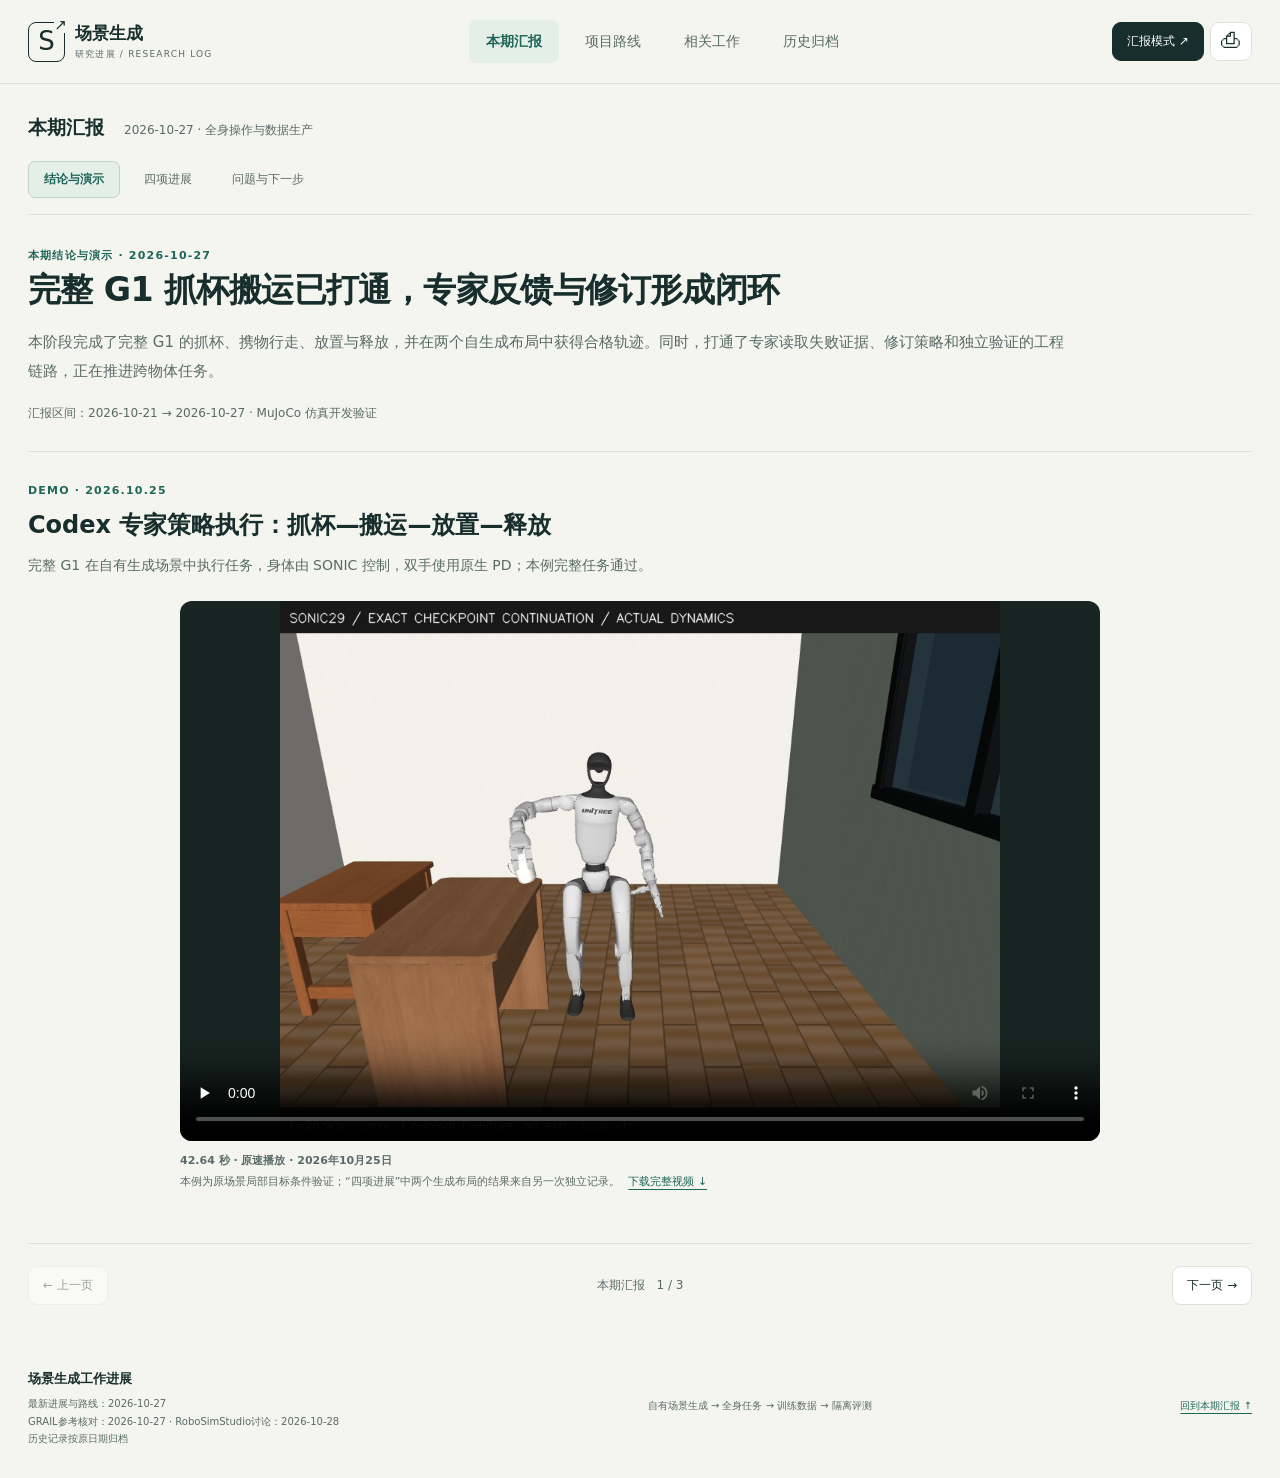
==== commit 1e5ff333: "Add RoboSimStudio reference and official links for both works" ====
--- a/public/index.html
+++ b/public/index.html
@@ -7,8 +7,8 @@
   <meta name="theme-color" content="#173e3b">
   <title>场景生成工作进展 · 最新进展 2026-10-27</title>
   <link rel="icon" href="favicon.svg" type="image/svg+xml">
-  <link rel="stylesheet" href="style.css?v=20261027-navigation">
-  <script src="app.js?v=20261027-navigation" defer></script>
+  <link rel="stylesheet" href="style.css?v=20261028-references">
+  <script src="app.js?v=20261028-references" defer></script>
 </head>
 <body>
 <a href="#main" class="skip-link">跳转到正文</a>
@@ -93,32 +93,67 @@
 </section>
 </div>
 
-<div class="report-group" id="related-works" data-label="相关工作" data-entry="reference-grail" data-topic="GRAIL">
-  <header class="group-heading"><div class="group-context"><strong>相关工作</strong><span>GRAIL · 工作概览、技术启发与项目取舍</span></div><nav class="group-pages" aria-label="相关工作页内导航"><a href="#reference-grail" data-page-link>GRAIL · 工作概览</a><a href="#reference-grail-lessons" data-page-link>技术启发</a><a href="#reference-grail-decisions" data-page-link>项目取舍</a></nav></header>
-<section id="reference-grail" class="report-section route-section reference-section" aria-labelledby="grail-title" data-label="相关工作 · GRAIL概览">
+<div class="report-group" id="related-works" data-label="相关工作" data-entry="reference-grail" data-topic="">
+  <header class="group-heading"><div class="group-context"><strong>相关工作</strong><span>按工作查看 · 每项工作独立三页</span></div><nav class="work-switcher" aria-label="选择参考工作"><a href="#reference-grail" data-work-link="grail">GRAIL</a><a href="#reference-robosim" data-work-link="robosim">RoboSimStudio</a></nav><nav class="group-pages" aria-label="当前工作页内导航"><a href="#reference-grail" data-page-link>工作概览</a><a href="#reference-grail-lessons" data-page-link>技术启发</a><a href="#reference-grail-decisions" data-page-link>项目取舍</a><a href="#reference-robosim" data-page-link>工作定位</a><a href="#reference-robosim-physics" data-page-link>物理能力启发</a><a href="#reference-robosim-video" data-page-link>视频路线取舍</a></nav></header>
+<section id="reference-grail" class="report-section route-section reference-section" aria-labelledby="grail-title" data-label="相关工作 · GRAIL概览" data-work="grail" data-work-title="GRAIL">
   <div class="section-heading"><div><div class="eyebrow">相关工作与技术借鉴 · GRAIL · 1 / 3</div><h2 id="grail-title">从已知三维场景，生成可执行的全身交互。</h2></div></div>
   <p class="route-intro">GRAIL探索以生成视频提供行为参考，经三维动作恢复和物理跟踪，形成机器人示范数据。对我们的价值，既包括新的参考动作来源，也包括物体反馈控制与场景条件的组织方式。</p>
+  <nav class="work-resources" aria-label="grail原始资料"><a href="https://research.nvidia.com/labs/dair/grail/" target="_blank" rel="noopener noreferrer">官方项目与演示 <span aria-hidden="true">↗</span></a><a href="https://arxiv.org/html/2606.05160v2" target="_blank" rel="noopener noreferrer">论文全文 · v2 <span aria-hidden="true">↗</span></a><a href="https://arxiv.org/pdf/2606.05160v2" target="_blank" rel="noopener noreferrer">论文PDF <span aria-hidden="true">↗</span></a><a href="https://github.com/NVlabs/GRAIL" target="_blank" rel="noopener noreferrer">官方代码 <span aria-hidden="true">↗</span></a></nav>
   <div class="reference-meta"><span>NVIDIA / UCLA</span><span>arXiv v2 · 2026-10-19</span><span>核对与讨论：2026-10-27</span><a href="https://research.nvidia.com/labs/dair/grail/" target="_blank" rel="noopener noreferrer">官方项目与演示 ↗</a></div>
     <figure class="reference-workflow"><figcaption><span class="eyebrow">METHOD AT A GLANCE</span><h3>从行为参考，到机器人实际执行，再到策略学习。</h3></figcaption><ol><li><span class="reference-step">01</span><h3>已知三维条件</h3><p>资产、尺度、相机与机器人比例的人体</p></li><li><span class="reference-step">02</span><h3>生成交互视频</h3><p>从渲染首帧生成与物体交互的过程</p></li><li><span class="reference-step">03</span><h3>恢复三维动作</h3><p>恢复人体、手与物体的时序运动</p></li><li><span class="reference-step">04</span><h3>重定向与跟踪</h3><p>转为G1参考，由物理控制器执行</p></li><li><span class="reference-step">05</span><h3>筛选与训练</h3><p>导出成功执行，用于视觉策略学习</p></li></ol><p>流程依据：<a href="https://research.nvidia.com/labs/dair/grail/" target="_blank" rel="noopener noreferrer">GRAIL官方方法介绍 ↗</a>。此图为流程概括，具体重建、训练与筛选仍有独立成本。</p></figure>
   <div class="reference-comparison"><h3>与我们目前路线的关系</h3><div class="table-scroll" tabindex="0" role="region" aria-label="GRAIL与本项目的路线对照"><table class="reference-table"><caption class="sr-only">外部工作的方法与本项目当前实现分列展示</caption><thead><tr><th scope="col">环节</th><th scope="col">GRAIL</th><th scope="col">我们当前的实现</th></tr></thead><tbody><tr><th scope="row">场景与资产</th><td>已知三维配置；程序化地形与多来源资产。</td><td>自有场景生成器，主线使用TRELLIS.2资产，已有MuJoCo任务接入。</td></tr><tr><th scope="row">动作参考</th><td>生成视频，再恢复人体与物体的三维运动。</td><td>当前主要由代码专家生成、修订参考控制。</td></tr><tr><th scope="row">执行控制</th><td>预训练全身控制器，加物体感知适配或场景条件训练。</td><td>SONIC身体控制＋原生手部PD；尚未接入GRAIL物体适配器。</td></tr><tr><th scope="row">数据用途</th><td>从执行示范继续训练视觉策略，并验证实机任务。</td><td>先做好合格数据生产，再检验学习收益与隔离测试；当前为开发验证。</td></tr></tbody></table></div></div>
   <p class="reference-takeaway">两项关键区别：上游用生成视频提供动作参考，下游用学习到的物体反馈修正执行。机器人仍须经过三维恢复、重定向和物理控制。</p>
   <p class="reference-footnote">外部方法依据：<a href="https://research.nvidia.com/labs/dair/grail/" target="_blank" rel="noopener noreferrer">项目介绍</a>、<a href="https://nvlabs.github.io/GRAIL/tracking.html" target="_blank" rel="noopener noreferrer">跟踪文档</a>；本项目实际进展见<a href="#weekly-20261027">本期汇报</a>。<a href="#reference-grail-lessons">继续：对我们的启发 →</a></p>
 </section>
-<section id="reference-grail-lessons" class="report-section route-section reference-section" aria-labelledby="grail-lessons-title" data-label="GRAIL · 对我们的启发">
+<section id="reference-grail-lessons" class="report-section route-section reference-section" aria-labelledby="grail-lessons-title" data-label="GRAIL · 对我们的启发" data-work="grail" data-work-title="GRAIL">
   <div class="section-heading"><div><div class="eyebrow">相关工作与技术借鉴 · GRAIL · 2 / 3</div><h2 id="grail-lessons-title">值得借鉴什么，适用范围在哪里。</h2></div></div>
   <p class="route-intro">围绕动作来源、物体反馈、场景条件和数据价值梳理启发。下面分别说明外部设计、对我们的意义和仍需验证的边界。</p>
+  <nav class="work-resources" aria-label="grail原始资料"><a href="https://research.nvidia.com/labs/dair/grail/" target="_blank" rel="noopener noreferrer">官方项目与演示 <span aria-hidden="true">↗</span></a><a href="https://arxiv.org/html/2606.05160v2" target="_blank" rel="noopener noreferrer">论文全文 · v2 <span aria-hidden="true">↗</span></a><a href="https://arxiv.org/pdf/2606.05160v2" target="_blank" rel="noopener noreferrer">论文PDF <span aria-hidden="true">↗</span></a><a href="https://github.com/NVlabs/GRAIL" target="_blank" rel="noopener noreferrer">官方代码 <span aria-hidden="true">↗</span></a></nav>
     <div class="reference-lessons"><article class="reference-lesson"><span class="eyebrow">01 / 技术启发</span><h3>视频模型可以拓展行为来源</h3><dl><div><dt>他们的设计</dt><dd>从已知场景的首帧生成交互，为全身动作提供候选参考。</dd></div><div><dt>对我们的启发</dt><dd>当已有专家难以覆盖新的行为时，视频生成值得作为候选来源；我们已有三维资产与布局，可以提供输入条件。</dd></div><div class="reference-limit"><dt>适用边界</dt><dd>视频仍需重建与物理验证。目前没有证据说明它对我们的任务、预算和验收标准最优。</dd></div></dl><p class="reference-citation"><a href="https://research.nvidia.com/labs/dair/grail/" target="_blank" rel="noopener noreferrer">GRAIL官方项目：方法与演示 ↗</a></p></article><article class="reference-lesson"><span class="eyebrow">02 / 技术启发</span><h3>抓取需要物体反馈参与控制</h3><dl><div><dt>他们的设计</dt><dd>适配器利用物体位姿、手物关系、形状和接触等信息，修正身体与手的动作。</dd></div><div><dt>对我们的启发</dt><dd>它与我们遇到的抓持、滑移和全身协调问题有关。这里的“感知”包含控制所用的物体状态，并非单独的图像识别模块。</dd></div><div class="reference-limit"><dt>适用边界</dt><dd>现有失败的根因仍需核对；接入适配器不保证满足完整放置、负载交接和释放要求。</dd></div></dl><p class="reference-citation"><a href="https://arxiv.org/html/2606.05160v2" target="_blank" rel="noopener noreferrer">论文v2：物体适配、消融与评价定义 ↗</a></p></article><article class="reference-lesson"><span class="eyebrow">03 / 技术启发</span><h3>场景应提供操作所需的信息</h3><dl><div><dt>他们的设计</dt><dd>三维几何、尺度、相机和场景条件在生成与重建之间保持对应。</dd></div><div><dt>对我们的启发</dt><dd>对我们的场景生成而言，需要持续核对碰撞、可抓区、支撑区和全过程净空；视觉资产之外，还要有可信的物理与功能描述。</dd></div><div class="reference-limit"><dt>适用边界</dt><dd>这些缺口已经登记；已有刚体成果与关系几何能力继续有效，关节和软体扩展仍需各自验收。</dd></div></dl><p class="reference-citation"><a href="https://nvlabs.github.io/GRAIL/gen_2dhoi.html" target="_blank" rel="noopener noreferrer">官方文档：场景渲染与视频生成 ↗</a></p></article><article class="reference-lesson"><span class="eyebrow">04 / 技术启发</span><h3>最终要验证示范的学习价值</h3><dl><div><dt>他们的设计</dt><dd>物理执行、成功轨迹导出与下游策略训练构成连续流程。</dd></div><div><dt>对我们的启发</dt><dd>我们也需分别报告候选、去重合格数据、生产成本和学习效果，防止把视频数量或单例成功当作数据价值。</dd></div><div class="reference-limit"><dt>适用边界</dt><dd>GRAIL表2使用整段平均物体位置误差小于20厘米的成功判据，与我们的完整任务验收不同，成功率不能直接横向比较。</dd></div></dl><p class="reference-citation"><a href="https://nvlabs.github.io/GRAIL/data_export.html" target="_blank" rel="noopener noreferrer">官方文档：成功轨迹导出 ↗</a> · <a href="https://arxiv.org/html/2606.05160v2" target="_blank" rel="noopener noreferrer">论文v2：物体适配、消融与评价定义 ↗</a></p></article></div>
   <p class="reference-takeaway">判断借鉴是否有效，要看它能否帮助我们的完整任务产出合格数据，并进一步支持策略学习。参考工作提供证据和方法，项目收益仍需自己的实验验证。</p>
   <p class="reference-footnote">外部设计与我们的技术判断分列展示。<a href="#reference-grail-decisions">继续：已确定的选择与后续核对 →</a></p>
 </section>
-<section id="reference-grail-decisions" class="report-section route-section reference-section" aria-labelledby="grail-decisions-title" data-label="GRAIL · 当前决定与待办">
+<section id="reference-grail-decisions" class="report-section route-section reference-section" aria-labelledby="grail-decisions-title" data-label="GRAIL · 当前决定与待办" data-work="grail" data-work-title="GRAIL">
   <div class="section-heading"><div><div class="eyebrow">相关工作与技术借鉴 · GRAIL · 3 / 3</div><h2 id="grail-decisions-title">当前保留什么，后续确认什么。</h2></div></div>
   <p class="route-intro">截至 2026-10-27 的讨论结论。已确定的路线、沿用的现状与暂缓事项分别标注；后续核对列说明进入评估前需要补齐的依据。</p>
+  <nav class="work-resources" aria-label="grail原始资料"><a href="https://research.nvidia.com/labs/dair/grail/" target="_blank" rel="noopener noreferrer">官方项目与演示 <span aria-hidden="true">↗</span></a><a href="https://arxiv.org/html/2606.05160v2" target="_blank" rel="noopener noreferrer">论文全文 · v2 <span aria-hidden="true">↗</span></a><a href="https://arxiv.org/pdf/2606.05160v2" target="_blank" rel="noopener noreferrer">论文PDF <span aria-hidden="true">↗</span></a><a href="https://github.com/NVlabs/GRAIL" target="_blank" rel="noopener noreferrer">官方代码 <span aria-hidden="true">↗</span></a></nav>
     <div class="reference-decisions"><article class="reference-decision"><div class="reference-card-heading"><span class="eyebrow">01</span><span class="badge limited">已确定</span></div><h3>继续使用MuJoCo</h3><p class="reference-choice">现阶段沿用现有仿真、采集和独立核验链路。</p><dl><div><dt>判断依据</dt><dd>迁移会涉及物理、控制接口和历史结果复验；采用GRAIL思路并不要求我们同步更换仿真器。</dd></div><div><dt>后续核对</dt><dd>以后若确有训练吞吐或兼容瓶颈，再比较迁移收益与成本。</dd></div></dl></article><article class="reference-decision"><div class="reference-card-heading"><span class="eyebrow">02</span><span class="badge gap">暂缓实施</span></div><h3>物体感知适配器留待确认</h3><p class="reference-choice">先保留路线选择，尚未选定从零训练或复用微调。</p><dl><div><dt>判断依据</dt><dd>若基座与接口兼容，复用现有检查点值得优先评估；但迁移权重仍需训练环境、观测、奖励、重置与验收适配。</dd></div><div><dt>后续核对</dt><dd>先核对SONIC权重、潜在表示与残差插入位置、观测坐标/时序、关节与手部映射。仅64维相同不能证明兼容。</dd></div></dl></article><article class="reference-decision"><div class="reference-card-heading"><span class="eyebrow">03</span><span class="badge gap">后续评估</span></div><h3>视频参考保留为候选路线</h3><p class="reference-choice">当前继续已有专家参考路线，视频生成尚未接入主线。</p><dl><div><dt>判断依据</dt><dd>它可能增加动作覆盖，但也增加生成、三维恢复和失败筛选成本；尚不能判断是否提高我们的合格产量。</dd></div><div><dt>后续核对</dt><dd>若后续启动评估，用相同任务与完整验收比较去重产量、总成本、人工介入和学习收益。</dd></div></dl></article><article class="reference-decision"><div class="reference-card-heading"><span class="eyebrow">04</span><span class="badge limited">沿用现状</span></div><h3>保留TRELLIS.2资产主线</h3><p class="reference-choice">GRAIL使用Hunyuan3D-2.1，不构成更换我们资产模型的依据。</p><dl><div><dt>判断依据</dt><dd>当前没有针对我们任务的两模型同条件比较。资产视觉质量、碰撞可用性和力学属性可信度需要分别判断。</dd></div><div><dt>后续核对</dt><dd>以后如需选型，比较关键几何、可操作性、尺度、接入成本和有效产量；PBR材质不等于物理参数。</dd></div></dl></article><article class="reference-decision"><div class="reference-card-heading"><span class="eyebrow">05</span><span class="badge active">已登记待办</span></div><h3>物理资产缺口已归入场景问题</h3><p class="reference-choice">记录刚体、铰接体与软体的物理描述和场景接入适配需求。</p><dl><div><dt>判断依据</dt><dd>主线以刚体为主；已有门铰链、抽屉滑轨开发样品，尚未完成G1操作验收；当前无完成主线验收的软体资产。</dd></div><div><dt>后续核对</dt><dd>统一单位/坐标/尺度、物性来源、碰撞与功能区域，并分别补齐关节或形变状态、初始化、采集和验收。</dd></div></dl></article><article class="reference-decision"><div class="reference-card-heading"><span class="eyebrow">06</span><span class="badge limited">持续遵循</span></div><h3>保持完整任务验收与来源隔离</h3><p class="reference-choice">参考外部方法时，继续沿用自己的完整任务、去重和独立复验要求。</p><dl><div><dt>判断依据</dt><dd>当前成果仍是开发验证，尚未证明稳定量产、广泛泛化或这批全身数据的学习收益。</dd></div><div><dt>后续核对</dt><dd>训练数据先行，预留来源身份；后续冻结隔离测试条件，以实际学习结果判断数据价值。</dd></div></dl></article></div>
   <details class="detail-box reference-details" id="grail-scene-backlog"><summary>展开场景生成已登记的7项问题与隐患</summary><div class="detail-body"><p>这是已登记的问题与待核对隐患，不表示这些能力全部缺失，也不表示已经启动实现。已有门/抽屉开发样品不能替代机器人完整操作验收。</p><ul class="reference-backlog"><li><span>SG-P01</span><div><strong>异构物理资产</strong><p>刚体、铰接体、软体的描述、编译与分类型验收。</p></div></li><li><span>SG-P02</span><div><strong>视觉与碰撞一致</strong><p>开口、把手、薄壁、凹腔及缩放后的接触几何。</p></div></li><li><span>SG-P03</span><div><strong>可操作功能区域</strong><p>可抓区、支撑区、容器入口、固定与活动部件。</p></div></li><li><span>SG-P04</span><div><strong>全过程空间可执行</strong><p>操作站位、全身可达、运动扫掠、携物与退手路径。</p></div></li><li><span>SG-P05</span><div><strong>物性与组合稳定</strong><p>参数来源、初始化落稳、承重及求解稳定性。</p></div></li><li><span>SG-P06</span><div><strong>状态、观测与导出</strong><p>关节/形变后同步更新，保存可重置和复验的状态。</p></div></li><li><span>SG-P07</span><div><strong>覆盖、来源与成本</strong><p>有效变化、来源隔离、失败分母与单位合格成本。</p></div></li></ul></div></details>
   <div class="reference-summary"><span class="eyebrow">CURRENT POSITION</span><p>当前选择：继续MuJoCo与现有资产主线；适配器和视频参考留待评估；场景物理缺口已登记；以完整任务和数据学习价值作为最终依据。</p></div>
   <details class="detail-box reference-details" id="grail-sources"><summary>查看官方参考与项目讨论依据</summary><div class="detail-body reference-source-grid"><div><h3>外部方法 · 官方来源</h3><ul class="reference-source-list"><li><a href="https://research.nvidia.com/labs/dair/grail/" target="_blank" rel="noopener noreferrer">GRAIL官方项目：方法与演示 ↗</a></li><li><a href="https://arxiv.org/html/2606.05160v2" target="_blank" rel="noopener noreferrer">论文v2：物体适配、消融与评价定义 ↗</a></li><li><a href="https://nvlabs.github.io/GRAIL/gen_2dhoi.html" target="_blank" rel="noopener noreferrer">官方文档：场景渲染与视频生成 ↗</a></li><li><a href="https://nvlabs.github.io/GRAIL/gen_3d_assets.html" target="_blank" rel="noopener noreferrer">官方文档：3D资产生成与类型限制 ↗</a></li><li><a href="https://nvlabs.github.io/GRAIL/tracking.html" target="_blank" rel="noopener noreferrer">官方文档：跟踪、检查点与微调 ↗</a></li><li><a href="https://nvlabs.github.io/GRAIL/data_export.html" target="_blank" rel="noopener noreferrer">官方文档：成功轨迹导出 ↗</a></li></ul><p class="reference-footnote">论文按 arXiv v2 · 2026-10-19 核对；工程文档核对日期为 2026-10-27。</p></div><div><h3>本项目 · 决定与验证范围</h3><article><h4>路线决定</h4><p>继续MuJoCo；适配器的接入与训练暂缓，复用微调和从零训练均保留为待确认路线。</p><small>2026-10-27 / 项目接续记录</small></article><article><h4>场景生成问题</h4><p>SG-P01—SG-P07覆盖异构物理资产及相关隐患；现有开发样品与正式任务验收分开记录。</p><small>2026-10-27 / 场景生成问题清单</small></article><article><h4>项目当前范围</h4><p>完整G1杯任务、生成布局与专家反馈闭环的实际结果，见本期汇报；外部方法和未来评估不计作本项目已完成成果。</p><small>2026-10-27 / 封存实验总结</small></article><a href="#weekly-20261027">回看最新实际进展 →</a></div></div></details>
 </section>
+<section id="reference-robosim" class="report-section route-section reference-section robosim-section" aria-labelledby="rss-title" data-label="RoboSimStudio · 工作定位" data-work="robosim" data-work-title="RoboSimStudio">
+  <div class="section-heading"><div><div class="eyebrow">相关工作与技术借鉴 · RoboSimStudio · 1 / 3</div><h2 id="rss-title">从真实操作观察出发，交互式构建与修正物理仿真。</h2></div></div>
+  <p class="route-intro">RoboSimStudio让人和代码智能体根据真实操作视频搭建仿真，再依据执行反馈修正几何、物理假设和控制程序。对我们的主要启发是场景物理能力的组织，以及视频辅助信息的取舍。</p>
+  <nav class="work-resources" aria-label="robosim原始资料"><a href="https://robosimstudio.github.io/" target="_blank" rel="noopener noreferrer">官方项目与演示 <span aria-hidden="true">↗</span></a><a href="https://arxiv.org/html/2610.18835v1" target="_blank" rel="noopener noreferrer">论文全文 · v1 <span aria-hidden="true">↗</span></a><a href="https://arxiv.org/pdf/2610.18835v1" target="_blank" rel="noopener noreferrer">论文PDF <span aria-hidden="true">↗</span></a><a href="https://github.com/robosimstudio/robosimstudio" target="_blank" rel="noopener noreferrer">官方代码 <span aria-hidden="true">↗</span></a></nav>
+  <div class="reference-meta"><span>UC Berkeley / NVIDIA</span><span>arXiv v1 · 2026-10-13</span><span>核对与讨论：2026-10-28</span></div>
+  <figure class="reference-workflow"><figcaption><span class="eyebrow">REAL2SIM → REFINEMENT → SIM2REAL</span><h3>让仿真中的操作和物体反应，逐步接近真实观察。</h3></figcaption><ol><li><span class="reference-step">01</span><h3>观察真实操作</h3><p>视频提供环境、动作与物体反应线索</p></li><li><span class="reference-step">02</span><h3>搭建场景与程序</h3><p>智能体配置资产、物理与控制行为</p></li><li><span class="reference-step">03</span><h3>执行并检查</h3><p>人和智能体读取视觉、状态与接触反馈</p></li><li><span class="reference-step">04</span><h3>修正与扩展</h3><p>调整物理假设或动作，变化布局与参数</p></li><li><span class="reference-step">05</span><h3>策略与真实验证</h3><p>在示例任务中改进策略并部署检查</p></li></ol><p>流程依据：<a href="https://robosimstudio.github.io/" target="_blank" rel="noopener noreferrer">官方介绍</a>。视频由智能体理解，用于搭建与修正仿真；并非GRAIL式的视频生成与动作重建。</p></figure>
+  <div class="rss-feature-grid"><article><h3>多物理模型接入同一场景</h3><p>基于Newton组合不同求解器，并与外部引擎交换接触力等信息；机器人、刚体、布料和软体可采用不同模型。</p></article><article><h3>人和智能体共同检查与修正</h3><p>既能交互式调整场景，也能给智能体提供结构化执行反馈，检查接触、运动和目标进度。</p></article></div>
+  <p class="reference-footnote">多物理组合与结构化反馈依据：<a href="https://arxiv.org/html/2610.18835v1" target="_blank" rel="noopener noreferrer">论文§3</a>。</p>
+  <div class="rss-scope"><strong>已验证范围与接入边界</strong><p>论文的真实迁移验证主要是一个双臂海绵擦拭案例，仿真与现实的一致性主要依靠定性观察。机械臂控制接口已有验证；用于我们的G1全身操作，仍需接入控制器并重新核验。</p><a href="https://arxiv.org/html/2610.18835v1" target="_blank" rel="noopener noreferrer">论文案例与局限 ↗</a></div>
+  <p class="reference-footnote"><a href="#reference-robosim-physics">继续：对我们场景物理能力的启发 →</a></p>
+</section>
+<section id="reference-robosim-physics" class="report-section route-section reference-section robosim-section" aria-labelledby="rss-physics-title" data-label="RoboSimStudio · 物理能力启发" data-work="robosim" data-work-title="RoboSimStudio">
+  <div class="section-heading"><div><div class="eyebrow">相关工作与技术借鉴 · RoboSimStudio · 2 / 3</div><h2 id="rss-physics-title">让生成场景中的物体，具有可操作、可验证的物理行为。</h2></div></div>
+  <p class="route-intro">对照我们已有的资产、场景接入和失败反馈能力，整理物理类型扩展的候选路线。以下是项目判断，尚未作为新能力实现。</p>
+  <nav class="work-resources" aria-label="robosim原始资料"><a href="https://robosimstudio.github.io/" target="_blank" rel="noopener noreferrer">官方项目与演示 <span aria-hidden="true">↗</span></a><a href="https://arxiv.org/html/2610.18835v1" target="_blank" rel="noopener noreferrer">论文全文 · v1 <span aria-hidden="true">↗</span></a><a href="https://arxiv.org/pdf/2610.18835v1" target="_blank" rel="noopener noreferrer">论文PDF <span aria-hidden="true">↗</span></a><a href="https://github.com/robosimstudio/robosimstudio" target="_blank" rel="noopener noreferrer">官方代码 <span aria-hidden="true">↗</span></a></nav>
+  <div class="rss-physical-table table-scroll" tabindex="0" role="region" aria-label="本项目基础、物理能力启发与当前取舍"><table><caption class="sr-only">外部工作的启发与我们当前取舍分列展示</caption><thead><tr><th scope="col">当前基础</th><th scope="col">值得借鉴的能力</th><th scope="col">目前取舍</th></tr></thead><tbody><tr><td>主线以刚体任务为主；门、抽屉已有独立开发样品。</td><td>统一描述刚体、铰接体和软体，并组织它们之间的交互。</td><td>继续MuJoCo，先评估同引擎内的物理能力扩展。</td></tr><tr><td>已有资产生成、布局与场景接入。</td><td>明确配置碰撞、关节、材料、求解器及参数来源。</td><td>资产外观、碰撞可用性与物性可信度分别验证。</td></tr><tr><td>已有独立审计和专家失败反馈。</td><td>同时检查控制行为与环境物理假设，提供可核对的反馈。</td><td>依据证据修正，保留版本、原始失败和独立复验。</td></tr></tbody></table></div>
+  <div class="rss-step-grid"><article><span class="eyebrow">01 / 候选顺序</span><h3>先统一物理描述</h3><p>明确单位、尺度、坐标、资产类型、碰撞和参数来源；按类型记录关节或形变状态。</p></article><article><span class="eyebrow">02 / 候选顺序</span><h3>先核对一种新增交互</h3><p>候选是关节操作或简单软体接触，检查实际运动、反作用力、稳定性与重置，再考虑G1完整任务。</p></article><article><span class="eyebrow">03 / 候选顺序</span><h3>有明确瓶颈再组合求解器</h3><p>同一任务比较接触效果、稳定性和运行成本；跨求解器需额外验证力反馈、时间同步与复验。</p></article></div>
+  <p class="reference-takeaway">候选方向：让生成场景中的物体具有可操作、可验证的物理行为。新增类型可以扩大任务覆盖，现有刚体抓取与释放的可靠性仍需单独验证。</p>
+  <p class="reference-footnote">物理能力参考：<a href="https://arxiv.org/html/2610.18835v1" target="_blank" rel="noopener noreferrer">RoboSimStudio论文</a>、<a href="https://mujoco.readthedocs.io/en/latest/modeling.html#deformable-objects" target="_blank" rel="noopener noreferrer">MuJoCo可变形物体文档</a>。候选顺序未启动实施，已有任务的冻结物性与验收保持。</p>
+  <p class="reference-footnote"><a href="#grail-scene-backlog">回看已登记的场景问题清单</a> · <a href="#reference-robosim-video">继续：视频路线取舍 →</a></p>
+</section>
+<section id="reference-robosim-video" class="report-section route-section reference-section robosim-section" aria-labelledby="rss-video-title" data-label="RoboSimStudio · 视频路线取舍" data-work="robosim" data-work-title="RoboSimStudio">
+  <div class="section-heading"><div><div class="eyebrow">相关工作与技术借鉴 · RoboSimStudio · 3 / 3</div><h2 id="rss-video-title">保留已知三维场景，优先提取视频中的运动信息。</h2></div></div>
+  <p class="route-intro">结合RoboSimStudio与GRAIL形成的延伸思考：视频提供动作和交互线索，已有资产与布局继续作为几何依据。下方是我们的候选方案。</p>
+  <nav class="work-resources" aria-label="robosim原始资料"><a href="https://robosimstudio.github.io/" target="_blank" rel="noopener noreferrer">官方项目与演示 <span aria-hidden="true">↗</span></a><a href="https://arxiv.org/html/2610.18835v1" target="_blank" rel="noopener noreferrer">论文全文 · v1 <span aria-hidden="true">↗</span></a><a href="https://arxiv.org/pdf/2610.18835v1" target="_blank" rel="noopener noreferrer">论文PDF <span aria-hidden="true">↗</span></a><a href="https://github.com/robosimstudio/robosimstudio" target="_blank" rel="noopener noreferrer">官方代码 <span aria-hidden="true">↗</span></a></nav>
+  <div class="rss-video-grid"><article><span class="badge limited">当前讨论取舍</span><h3>场景生成：视频暂不作为必需输入</h3><p>对生成合理任务，可以继续由Codex结合几何提出布局、运动方向和抓区候选，再经几何与物理验证。尚无同条件证据说明视频估计或Codex生成一定更准确。</p></article><article><span class="badge gap">候选方向</span><h3>动作参考：优先提取位姿与时序</h3><p>保留已有资产和布局，从视频提取物体位置与朝向、手腕相对关系、必要的身体姿态和关键时刻，形成当前场景中的参考目标。</p></article><article><span class="badge gap">后续评估</span><h3>多视角与深度：保留为增强方向</h3><p>已知仿真场景可以直接渲染多视角和深度；真实动态视频还需处理尺度、标定、同步和遮挡。不同视角独立生成的视频不能直接当作同步观测。</p></article></div>
+  <figure class="rss-candidate"><figcaption><span class="eyebrow">OUR CANDIDATE · 尚未实现</span><h3>从视频获取参考目标，再进入机器人执行与验收。</h3></figcaption><ol><li>已有三维场景＋视频</li><li>提取运动目标</li><li>生成G1参考</li><li>物理执行</li><li>独立验收</li></ol></figure>
+  <details class="detail-box reference-details" id="rss-pose-details"><summary>展开位姿提取的具体目标与候选验证方式</summary><div class="detail-body"><ul class="rss-pose-targets"><li><strong>物体运动</strong><p>位置、朝向及其随时间的变化。</p></li><li><strong>手物关系</strong><p>手腕相对物体的姿态和接近方向。</p></li><li><strong>必要的身体姿态</strong><p>站位、转身、下蹲或双手配合等信息。</p></li><li><strong>关键时刻</strong><p>接近、抬起、放下和退手的顺序与时序。</p></li></ul><p>候选验证方式：先用已有仿真视频与对应状态真值，检查位置、朝向和遮挡恢复误差，再评估生成视频。提取结果作为参考，物体实际运动仍由物理接触决定。</p><p class="reference-footnote">已知模型位姿估计参考：<a href="https://nvlabs.github.io/FoundationPose/" target="_blank" rel="noopener noreferrer">FoundationPose</a>。相机坐标、尺度、遮挡与人体—机器人映射仍需核对，视觉接近不代表物理接触成立。</p></div></details>
+  <div class="reference-summary"><span class="eyebrow">DISCUSSION STATUS</span><p>以上为文献阅读后的技术判断与候选方向，尚未完成接入，也未验证对合格数据产量的提升。</p></div>
+  <details class="detail-box reference-details" id="rss-sources"><summary>查看官方来源与讨论范围</summary><div class="detail-body"><ul class="reference-source-list"><li><a href="https://arxiv.org/html/2610.18835v1" target="_blank" rel="noopener noreferrer">RoboSimStudio论文v1 · 方法、案例与局限 ↗</a></li><li><a href="https://github.com/robosimstudio/robosimstudio/blob/main/examples/04_extending/README.md" target="_blank" rel="noopener noreferrer">官方示例 · 机器人接入与控制接口 ↗</a></li><li><a href="https://github.com/robosimstudio/robosimstudio/blob/main/examples/03_materials/README.md" target="_blank" rel="noopener noreferrer">官方示例 · 材料与物理类型 ↗</a></li><li><a href="https://mujoco.readthedocs.io/en/latest/modeling.html#deformable-objects" target="_blank" rel="noopener noreferrer">MuJoCo官方文档 · 可变形物体 ↗</a></li><li><a href="https://nvlabs.github.io/FoundationPose/" target="_blank" rel="noopener noreferrer">FoundationPose · 已知模型的六维位姿估计与跟踪 ↗</a></li><li><a href="https://github.com/DepthAnything/Depth-Anything-V2" target="_blank" rel="noopener noreferrer">Depth Anything V2 · 相对深度与米制深度 ↗</a></li></ul><p class="reference-footnote">论文按 arXiv v1 · 2026-10-13 核对，讨论截至 2026-10-28。物理扩展与视频路线是候选方向；当前实验成果仍见<a href="#weekly-20261027">本期汇报</a>。</p></div></details>
+</section>
+
 </div>
 
 <div class="report-group" id="history-archive" data-label="历史归档" data-entry="history" data-topic="">
@@ -454,7 +489,7 @@
 </div>
   <nav class="reading-controls" aria-label="当前栏目翻页" hidden><button type="button" id="reading-prev">← 上一页</button><span id="reading-position" aria-live="polite"></span><button type="button" id="reading-next">下一页 →</button></nav>
 </main>
-<footer class="site-footer"><div><strong>场景生成工作进展</strong><p>最新进展与路线：2026-10-27<br>GRAIL参考核对：2026-10-27 · 历史记录按原日期归档</p></div><p>自有场景生成 → 全身任务 → 训练数据 → 隔离评测</p><a href="#weekly-20261027">回到本期汇报 ↑</a></footer>
+<footer class="site-footer"><div><strong>场景生成工作进展</strong><p>最新进展与路线：2026-10-27<br>GRAIL参考核对：2026-10-27 · RoboSimStudio讨论：2026-10-28<br>历史记录按原日期归档</p></div><p>自有场景生成 → 全身任务 → 训练数据 → 隔离评测</p><a href="#weekly-20261027">回到本期汇报 ↑</a></footer>
 <div class="presentation-bar" hidden><button type="button" id="prev-section" aria-label="当前栏目上一页">← 上一页</button><span id="presentation-position" aria-live="polite"></span><button type="button" id="next-section" aria-label="当前栏目下一页">下一页 →</button><button type="button" id="exit-presentation">退出 <kbd>Esc</kbd></button></div>
 <div id="announcer" class="sr-only" aria-live="polite"></div>
 </body>
--- a/public/style.css
+++ b/public/style.css
@@ -94,3 +94,9 @@
 @media print{.group-pages,.reading-controls,.site-footer{display:none!important}.report-group[hidden]{display:none!important}.report-group:not([hidden]) .report-section{display:block!important;padding:15px 0 25px;break-before:page}.report-group:not([hidden]) .report-section:first-of-type{break-before:auto}.group-heading,.presenting .group-heading{padding:0 0 12px}.group-context>strong{font-size:14px}.group-context>span{font-size:9px}.project-statement{padding:18px;-webkit-print-color-adjust:exact;print-color-adjust:exact}.project-statement p{font-size:16px}.project-principles article,.project-choices article{padding:17px;break-inside:avoid}.project-principles p,.project-choices p{font-size:10px}.project-principles h3,.project-choices h3{font-size:16px}.project-pipeline li{padding:15px}.project-pipeline h3{font-size:14px}.project-pipeline p{font-size:10px}.project-related{padding:17px}.project-related p{font-size:10px}.archive-card{break-inside:avoid;padding:18px}.archive-notice{padding:10px}.archive-notice p,.archive-notice>a{font-size:9px}.report-group .current-progress-grid h4{font-size:19px}.report-group .current-progress-grid p{font-size:11px}.report-group .current-demo-media{max-width:650px}.report-group .current-demo-media video{max-height:360px}}
 /* Archive entries are selected from the dated index; show only the open record beside it. */
 #history-archive .group-pages a:not([href="#history"]):not([aria-current]){display:none}
+
+/* October 28: per-work navigation and direct official source links. */
+.work-switcher{display:flex;flex-wrap:wrap;gap:9px;margin-top:17px}.work-switcher a{padding:8px 17px;border:1px solid var(--line);border-radius:8px;font-size:13px;font-weight:650;text-decoration:none;background:white;color:var(--muted)}.work-switcher a[aria-current]{background:var(--ink);border-color:var(--ink);color:white}.work-switcher+.group-pages{padding-top:11px}.work-resources{display:flex;flex-wrap:wrap;gap:9px;margin:20px 0}.work-resources a{display:inline-flex;align-items:center;gap:15px;padding:9px 14px;font-size:12px;line-height:1.5;border:1px solid #c5d7cc;border-radius:8px;background:#f9fcf8;text-decoration:none;color:var(--green)}.work-resources a:first-child{background:var(--mint);border-color:#aecbbb;font-weight:650}.work-resources a:hover{border-color:var(--green);background:#eaf3e9}.work-resources a>span{font-size:14px}.rss-feature-grid,.rss-step-grid,.rss-video-grid{display:grid;gap:18px;margin-top:25px}.rss-feature-grid{grid-template-columns:repeat(2,minmax(0,1fr))}.rss-step-grid,.rss-video-grid{grid-template-columns:repeat(3,minmax(0,1fr))}.rss-feature-grid article,.rss-step-grid article,.rss-video-grid article{min-width:0;padding:24px;border:1px solid var(--line);border-radius:13px;background:white}.rss-feature-grid h3,.rss-step-grid h3,.rss-video-grid h3{font-size:20px;line-height:1.5;margin-bottom:12px}.rss-step-grid h3,.rss-video-grid h3{margin-top:10px}.rss-feature-grid p,.rss-step-grid p,.rss-video-grid p{font-size:13px;line-height:1.95}.rss-scope{margin-top:20px;padding:20px 23px;background:var(--sand);border-radius:11px}.rss-scope>strong{font-size:14px;color:#785629}.rss-scope p{font-size:12px;line-height:1.9;margin-top:7px}.rss-scope>a{display:inline-block;font-size:11px;margin-top:9px}.rss-physical-table{margin-top:26px}.rss-physical-table table{table-layout:fixed;min-width:650px}.rss-physical-table th{width:33.33%}.rss-physical-table td:last-child{background:#f8faf5}.rss-candidate{margin-top:25px;padding:24px;background:var(--mint);border:1px solid #c5d7cb;border-radius:13px}.rss-candidate h3{font-size:20px;margin-top:5px}.rss-candidate ol{display:flex;flex-wrap:wrap;gap:10px 25px;padding:0;list-style:none;margin:20px 0 0}.rss-candidate li{position:relative;color:var(--ink);font-size:13px}.rss-candidate li:not(:last-child):after{content:'→';position:absolute;right:-19px;color:var(--green)}.rss-pose-targets{display:grid;grid-template-columns:repeat(2,minmax(0,1fr));gap:17px;list-style:none;padding:0;margin:0 0 22px}.rss-pose-targets strong{font-size:13px}.rss-pose-targets p{font-size:12px;margin-top:4px}
+@media(max-width:900px){.rss-feature-grid article,.rss-step-grid article,.rss-video-grid article{padding:21px}.rss-feature-grid h3,.rss-step-grid h3,.rss-video-grid h3{font-size:18px}}
+@media(max-width:650px){.rss-feature-grid,.rss-step-grid,.rss-video-grid{grid-template-columns:1fr}.work-resources{display:grid;grid-template-columns:repeat(2,minmax(0,1fr));gap:8px}.work-resources a{justify-content:space-between;padding:10px 12px;font-size:11px;gap:5px}.work-switcher a{font-size:12px}.rss-candidate{padding:21px}.rss-candidate h3{font-size:18px}.rss-candidate ol{display:block;margin-top:15px}.rss-candidate li{padding:7px 0 7px 22px}.rss-candidate li:before{content:'•';position:absolute;left:2px;color:var(--green)}.rss-candidate li:not(:last-child):after{content:none}.rss-pose-targets{grid-template-columns:1fr}.rss-scope{padding:19px}}
+@media print{.work-switcher{display:none!important}.report-group:not([hidden]) .report-section[data-work-active="false"]{display:none!important}.work-resources{display:flex;gap:8px;margin:12px 0}.work-resources a{padding:6px 10px;font-size:9px}.rss-feature-grid,.rss-step-grid,.rss-video-grid{gap:12px;margin-top:16px}.rss-feature-grid article,.rss-step-grid article,.rss-video-grid article{padding:16px;break-inside:avoid}.rss-feature-grid h3,.rss-step-grid h3,.rss-video-grid h3{font-size:15px}.rss-feature-grid p,.rss-step-grid p,.rss-video-grid p{font-size:10px;line-height:1.7}.rss-scope{padding:14px;break-inside:avoid}.rss-scope p{font-size:10px}.rss-physical-table table{min-width:0}.rss-physical-table th,.rss-physical-table td{font-size:10px;padding:12px}.rss-candidate{padding:16px;break-inside:avoid}.rss-candidate h3{font-size:16px}.rss-candidate li{font-size:10px}.rss-pose-targets p{font-size:10px}}
